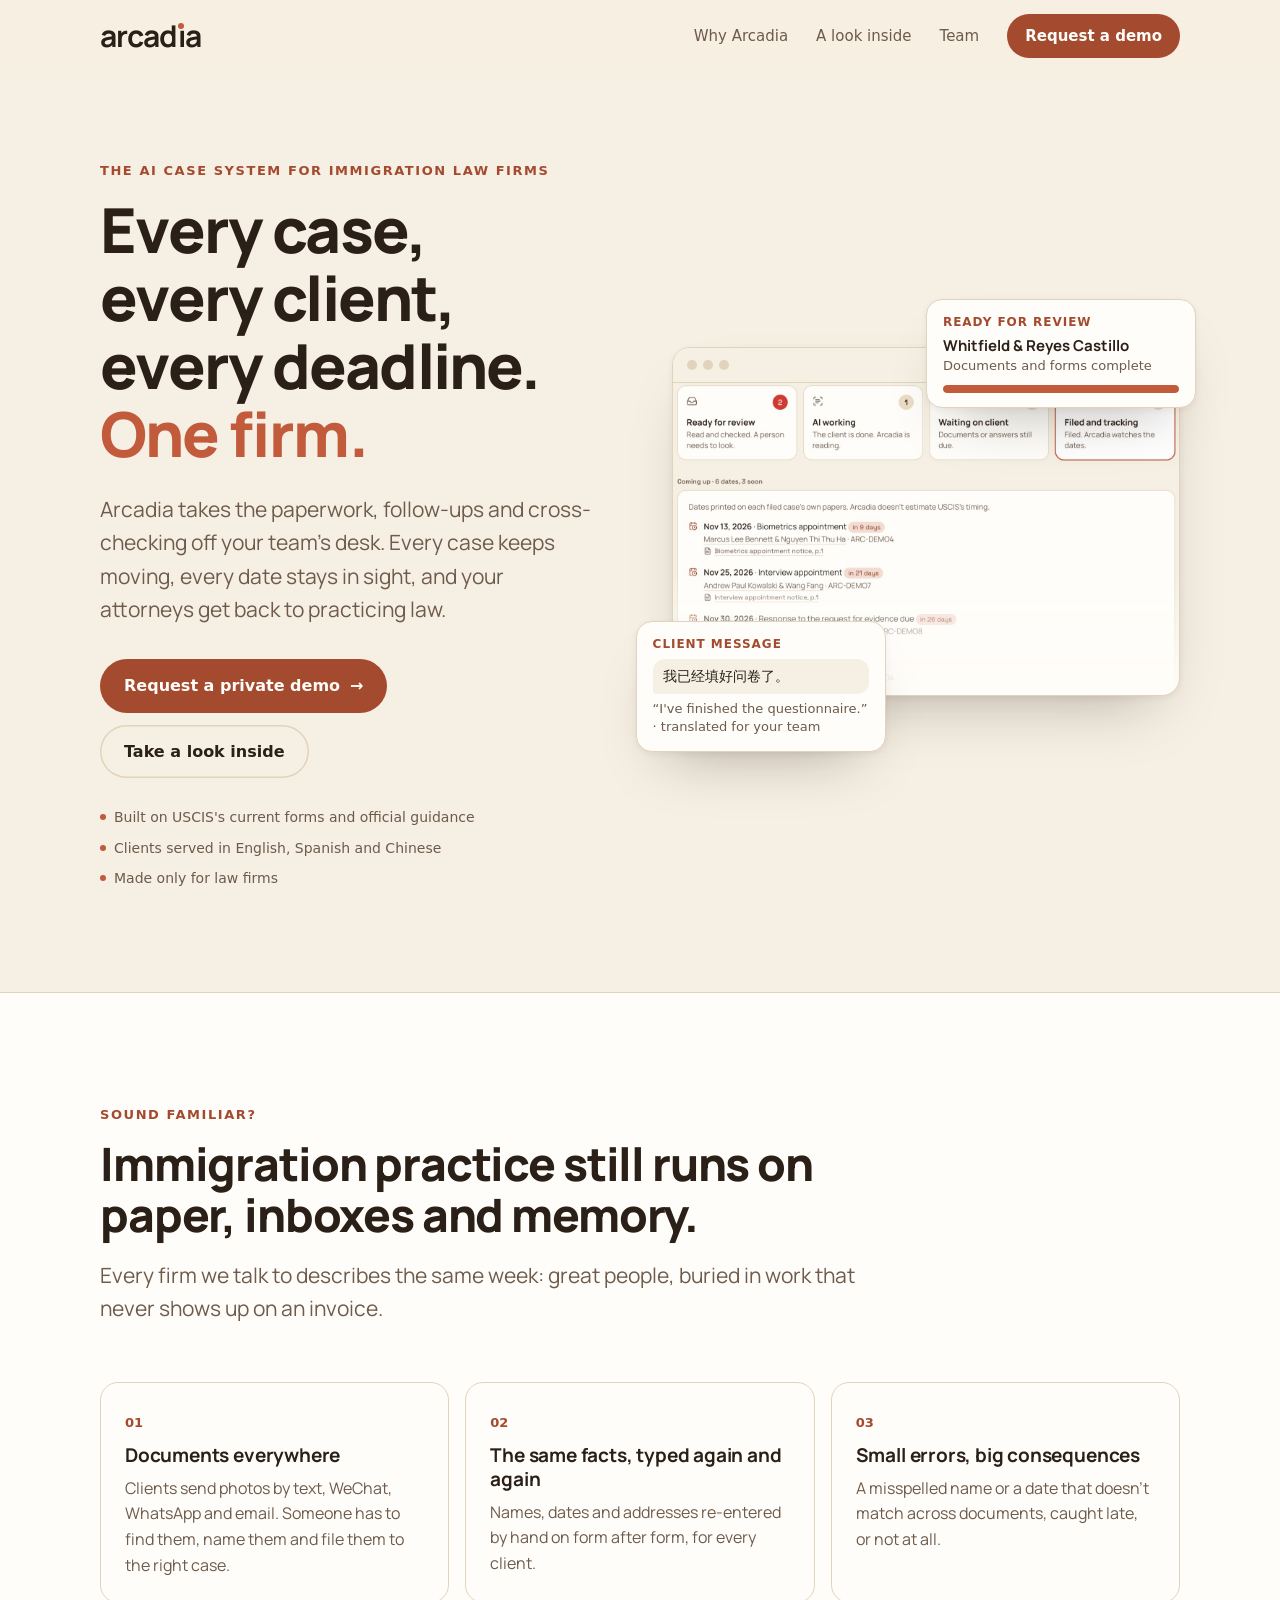
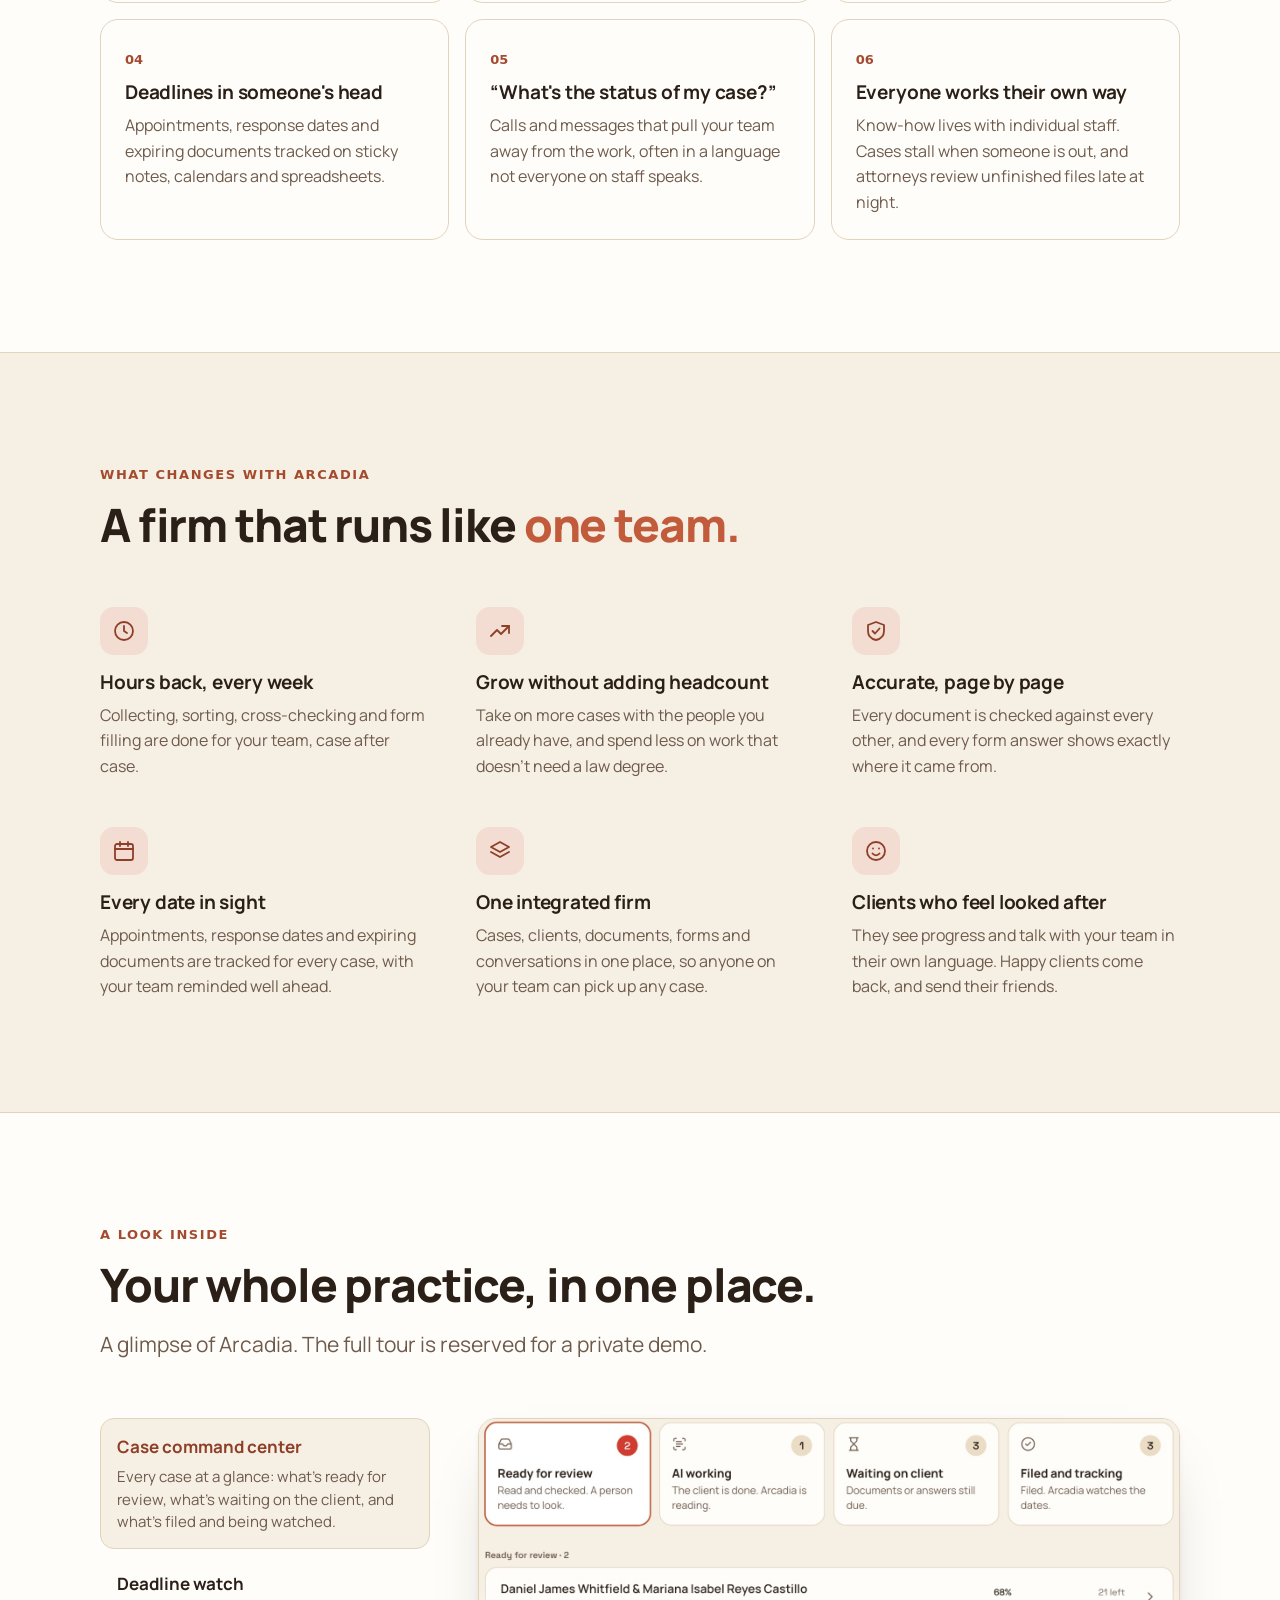
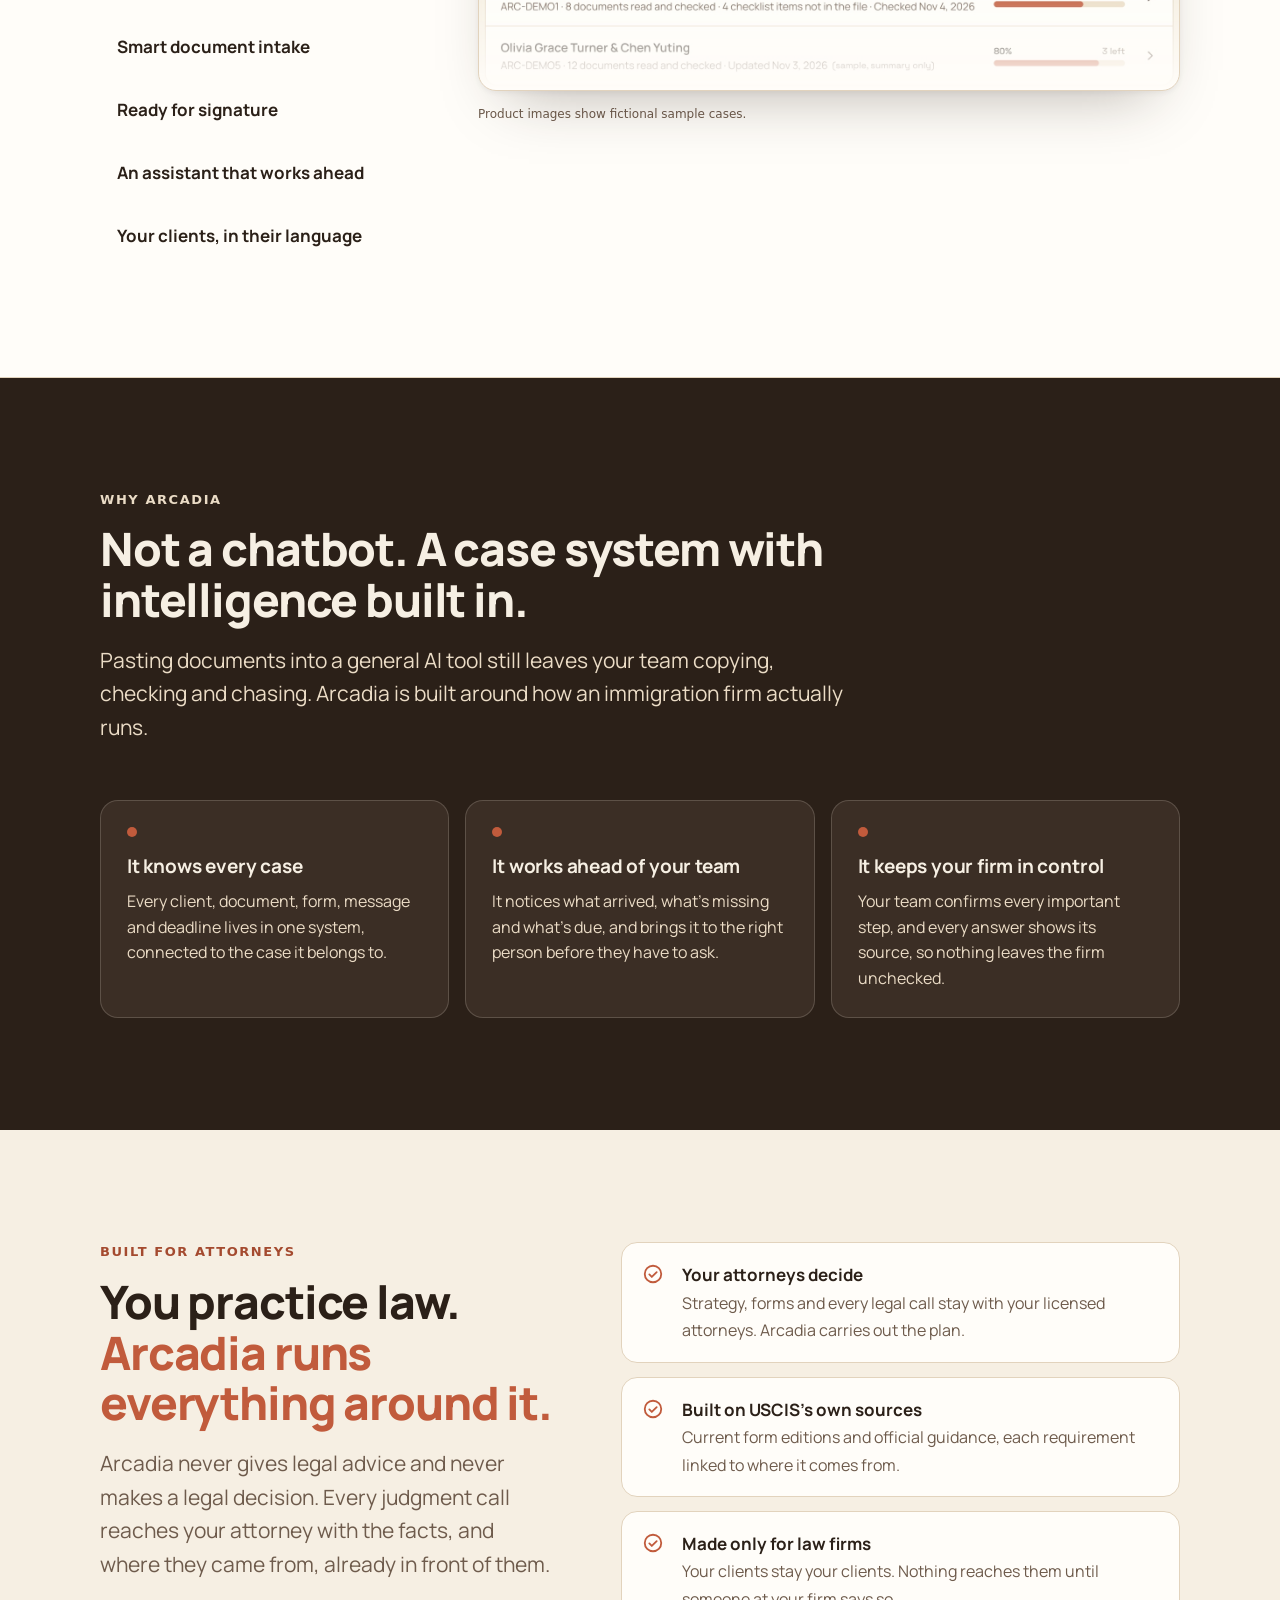
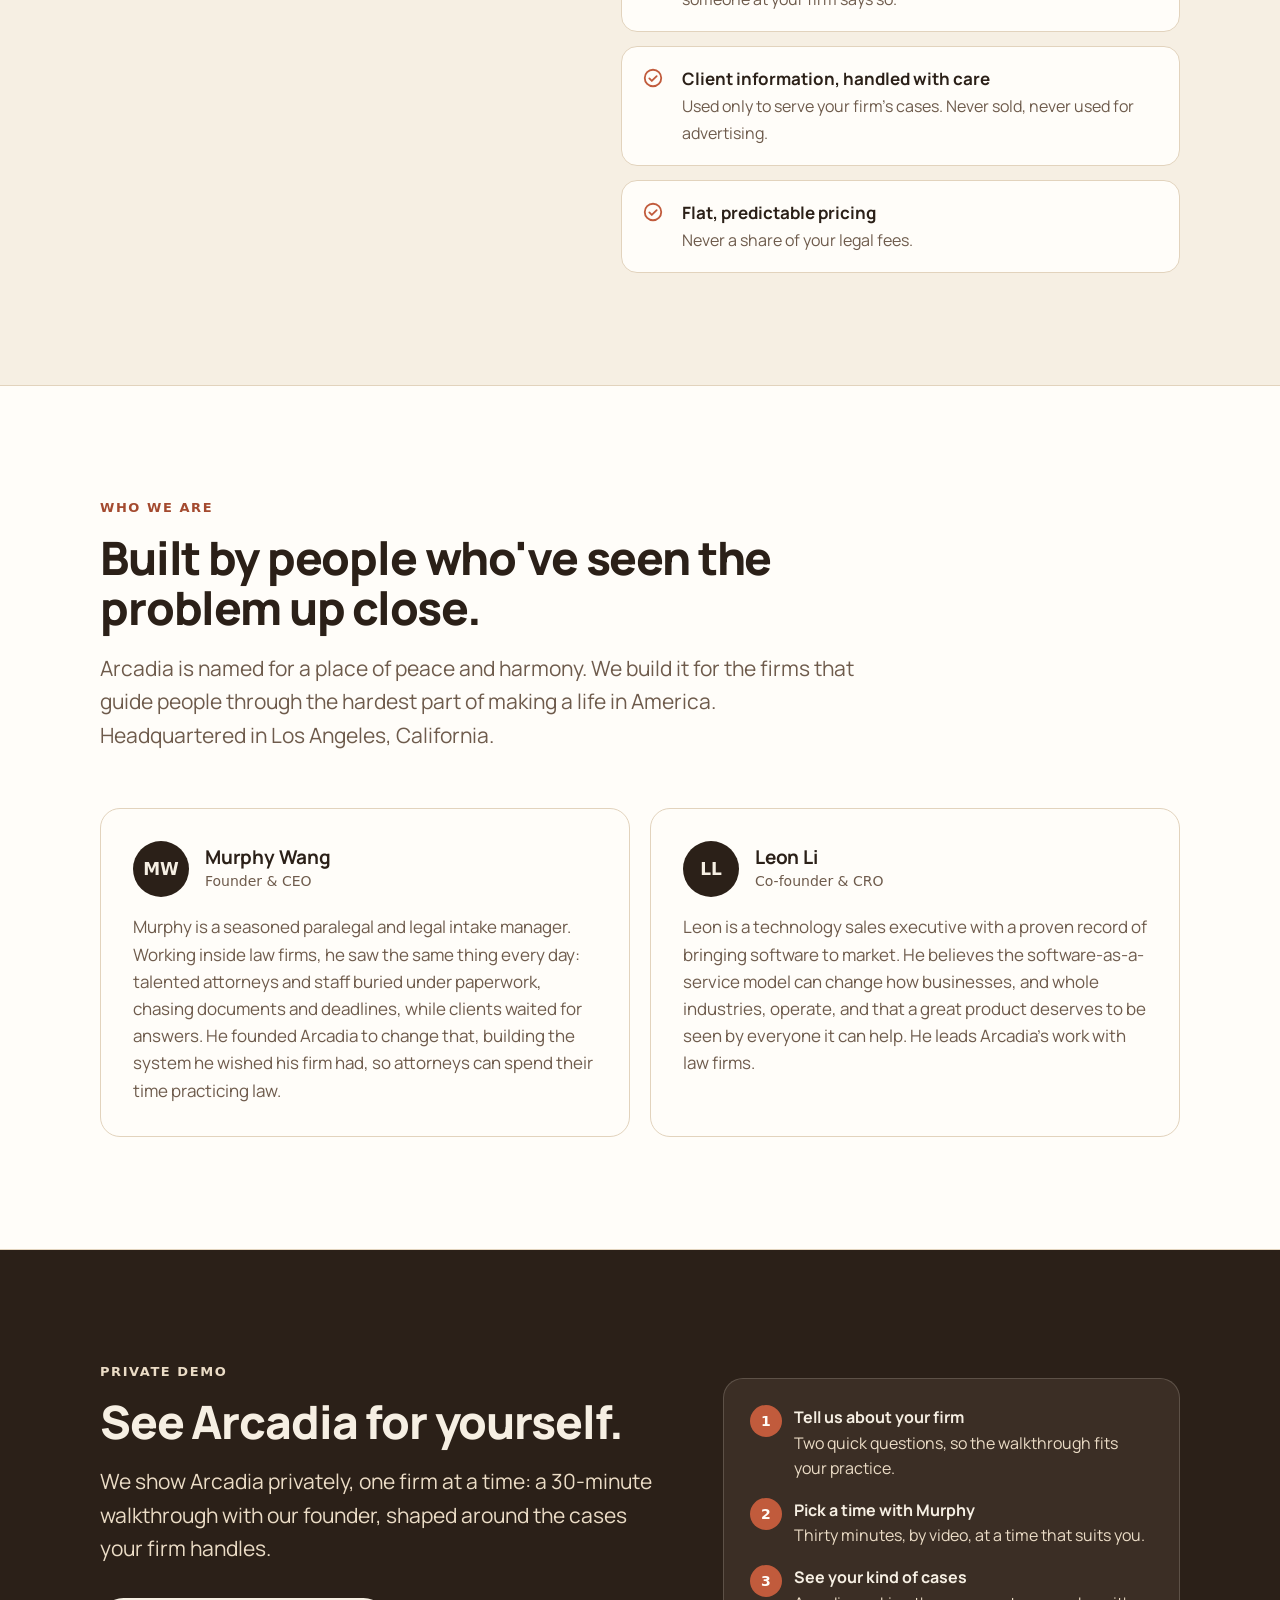
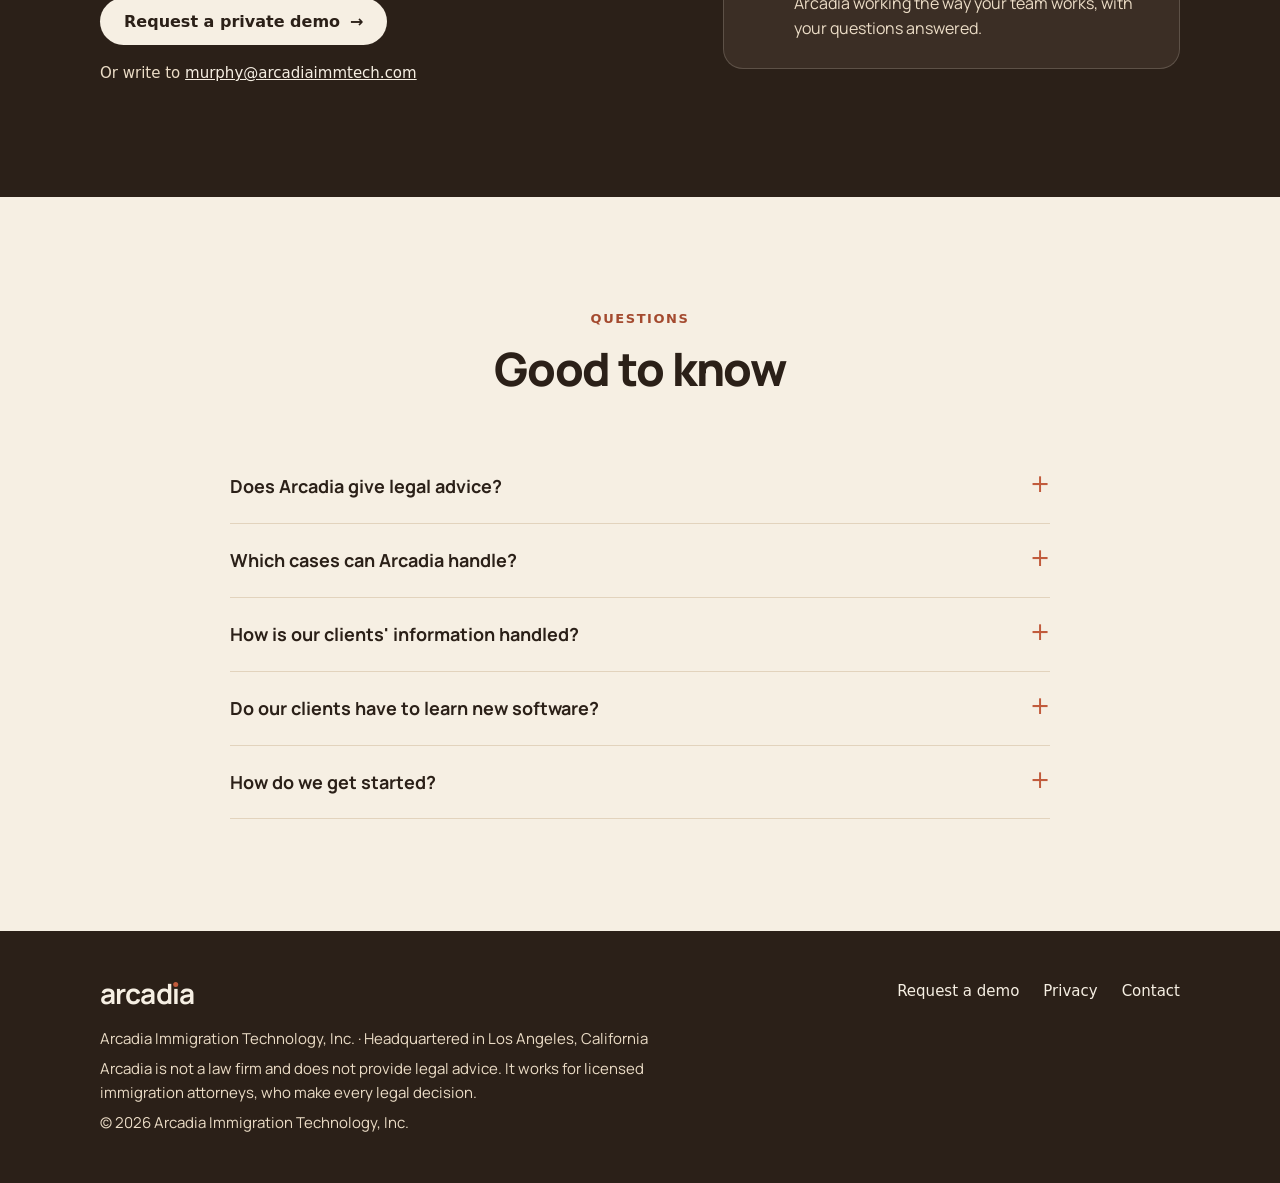
==== index.html @ 4c73ad64 "Rewrite the website: outcomes for law firms, a look inside, private demos - New message: the AI case" ====
<!doctype html>
<html lang="en" class="no-js">
<head>
  <meta charset="utf-8">
  <meta name="viewport" content="width=device-width, initial-scale=1">
  <title>Arcadia · The AI case system for immigration law firms</title>
  <meta name="description" content="Arcadia brings every case, client, document and deadline into one intelligent system, so your immigration firm works as one team and your attorneys get back to practicing law.">
  <meta name="theme-color" content="#f6efe3">
  <meta property="og:title" content="Arcadia · The AI case system for immigration law firms">
  <meta property="og:description" content="Every case, every client, every deadline. One firm.">
  <meta property="og:type" content="website">
  <meta property="og:url" content="https://arcadiaimmtech.com/">
  <meta property="og:image" content="https://arcadiaimmtech.com/assets/og.png">
  <meta name="twitter:card" content="summary_large_image">
  <link rel="icon" type="image/png" href="assets/favicon.png">
  <link rel="apple-touch-icon" href="assets/apple-touch-icon.png">
  <link rel="preload" href="assets/fonts/Manrope-Variable.ttf" as="font" type="font/ttf" crossorigin>
  <link rel="stylesheet" href="assets/styles.css">
  <script>document.documentElement.classList.remove("no-js");</script>
</head>
<body>
  <a class="skip" href="#main">Skip to content</a>

  <header class="site-header" id="top">
    <div class="wrap">
      <a class="wordmark" href="#top" aria-label="arcadia, back to top"><span aria-hidden="true">arcad</span><span class="i" aria-hidden="true">ı</span><span aria-hidden="true">a</span></a>
      <nav class="nav" aria-label="Main">
        <a href="#why">Why Arcadia</a>
        <a href="#inside">A look inside</a>
        <a href="#team">Team</a>
        <a class="btn btn-primary" href="#demo" data-invite>Request a demo</a>
      </nav>
    </div>
  </header>

  <main id="main">
    <!-- Hero -->
    <section class="hero">
      <div class="wrap">
        <div>
          <p class="eyebrow">The AI case system for immigration law firms</p>
          <h1>Every case, every client, every deadline. <span class="accent nowrap">One firm.</span></h1>
          <p class="lede">Arcadia takes the paperwork, follow-ups and cross-checking off your team's desk. Every case keeps moving, every date stays in sight, and your attorneys get back to practicing law.</p>
          <div class="hero-actions">
            <a class="btn btn-primary" href="#demo" data-invite>Request a private demo <span class="arrow" aria-hidden="true">→</span></a>
            <a class="btn btn-quiet" href="#inside">Take a look inside</a>
          </div>
          <ul class="trust">
            <li>Built on USCIS's current forms and official guidance</li>
            <li>Clients served in English, Spanish and Chinese</li>
            <li>Made only for law firms</li>
          </ul>
        </div>

        <figure class="glimpse reveal" aria-label="A glimpse of Arcadia, with fictional sample cases">
          <div class="window">
            <div class="window-bar" aria-hidden="true"><span></span><span></span><span></span></div>
            <img class="shot" src="assets/img/hero.jpg" width="1400" height="862" alt="Arcadia's case dashboard: cases grouped by where they stand, and the dates coming up on filed cases, each read from its notice." fetchpriority="high">
          </div>
          <div class="float float-ready" aria-hidden="true">
            <span class="kicker">Ready for review</span>
            <strong>Whitfield &amp; Reyes Castillo</strong>
            <small>Documents and forms complete</small>
            <div class="meter"><i></i></div>
          </div>
          <div class="float float-chat" aria-hidden="true">
            <span class="kicker">Client message</span>
            <div class="bubble" lang="zh-Hans">我已经填好问卷了。</div>
            <small>“I've finished the questionnaire.” · translated for your team</small>
          </div>
        </figure>
      </div>
    </section>

    <!-- The pain -->
    <section class="band" id="why" aria-labelledby="why-title">
      <div class="wrap">
        <div class="section-head reveal">
          <p class="eyebrow">Sound familiar?</p>
          <h2 id="why-title">Immigration practice still runs on paper, inboxes and memory.</h2>
          <p class="lede">Every firm we talk to describes the same week: great people, buried in work that never shows up on an invoice.</p>
        </div>
        <div class="pains">
          <article class="pain reveal">
            <span class="num">01</span>
            <h3>Documents everywhere</h3>
            <p>Clients send photos by text, WeChat, WhatsApp and email. Someone has to find them, name them and file them to the right case.</p>
          </article>
          <article class="pain reveal">
            <span class="num">02</span>
            <h3>The same facts, typed again and again</h3>
            <p>Names, dates and addresses re-entered by hand on form after form, for every client.</p>
          </article>
          <article class="pain reveal">
            <span class="num">03</span>
            <h3>Small errors, big consequences</h3>
            <p>A misspelled name or a date that doesn't match across documents, caught late, or not at all.</p>
          </article>
          <article class="pain reveal">
            <span class="num">04</span>
            <h3>Deadlines in someone's head</h3>
            <p>Appointments, response dates and expiring documents tracked on sticky notes, calendars and spreadsheets.</p>
          </article>
          <article class="pain reveal">
            <span class="num">05</span>
            <h3>“What's the status of my case?”</h3>
            <p>Calls and messages that pull your team away from the work, often in a language not everyone on staff speaks.</p>
          </article>
          <article class="pain reveal">
            <span class="num">06</span>
            <h3>Everyone works their own way</h3>
            <p>Know-how lives with individual staff. Cases stall when someone is out, and attorneys review unfinished files late at night.</p>
          </article>
        </div>
      </div>
    </section>

    <!-- What changes -->
    <section aria-labelledby="change-title">
      <div class="wrap">
        <div class="section-head reveal">
          <p class="eyebrow">What changes with Arcadia</p>
          <h2 id="change-title">A firm that runs like <span class="accent">one team.</span></h2>
        </div>
        <div class="outcomes">
          <div class="outcome reveal">
            <span class="icon" aria-hidden="true"><svg viewBox="0 0 24 24" fill="none" stroke="currentColor" stroke-width="1.8" stroke-linecap="round" stroke-linejoin="round"><circle cx="12" cy="12" r="9"/><path d="M12 7v5l3 2"/></svg></span>
            <h3>Hours back, every week</h3>
            <p>Collecting, sorting, cross-checking and form filling are done for your team, case after case.</p>
          </div>
          <div class="outcome reveal">
            <span class="icon" aria-hidden="true"><svg viewBox="0 0 24 24" fill="none" stroke="currentColor" stroke-width="1.8" stroke-linecap="round" stroke-linejoin="round"><path d="M3 17l6-6 4 4 8-8"/><path d="M14 7h7v7"/></svg></span>
            <h3>Grow without adding headcount</h3>
            <p>Take on more cases with the people you already have, and spend less on work that doesn't need a law degree.</p>
          </div>
          <div class="outcome reveal">
            <span class="icon" aria-hidden="true"><svg viewBox="0 0 24 24" fill="none" stroke="currentColor" stroke-width="1.8" stroke-linecap="round" stroke-linejoin="round"><path d="M12 3l8 3v6c0 5-3.5 8-8 9-4.5-1-8-4-8-9V6z"/><path d="M8.5 12l2.5 2.5 4.5-5"/></svg></span>
            <h3>Accurate, page by page</h3>
            <p>Every document is checked against every other, and every form answer shows exactly where it came from.</p>
          </div>
          <div class="outcome reveal">
            <span class="icon" aria-hidden="true"><svg viewBox="0 0 24 24" fill="none" stroke="currentColor" stroke-width="1.8" stroke-linecap="round" stroke-linejoin="round"><rect x="3" y="5" width="18" height="16" rx="2"/><path d="M3 10h18M8 3v4M16 3v4"/></svg></span>
            <h3>Every date in sight</h3>
            <p>Appointments, response dates and expiring documents are tracked for every case, with your team reminded well ahead.</p>
          </div>
          <div class="outcome reveal">
            <span class="icon" aria-hidden="true"><svg viewBox="0 0 24 24" fill="none" stroke="currentColor" stroke-width="1.8" stroke-linecap="round" stroke-linejoin="round"><path d="M12 3l9 5-9 5-9-5z"/><path d="M3 13l9 5 9-5"/></svg></span>
            <h3>One integrated firm</h3>
            <p>Cases, clients, documents, forms and conversations in one place, so anyone on your team can pick up any case.</p>
          </div>
          <div class="outcome reveal">
            <span class="icon" aria-hidden="true"><svg viewBox="0 0 24 24" fill="none" stroke="currentColor" stroke-width="1.8" stroke-linecap="round" stroke-linejoin="round"><circle cx="12" cy="12" r="9"/><path d="M8.5 14.5c1 1.2 2.1 1.8 3.5 1.8s2.5-.6 3.5-1.8"/><path d="M9 9.5h.01M15 9.5h.01"/></svg></span>
            <h3>Clients who feel looked after</h3>
            <p>They see progress and talk with your team in their own language. Happy clients come back, and send their friends.</p>
          </div>
        </div>
      </div>
    </section>

    <!-- A look inside -->
    <section class="band" id="inside" aria-labelledby="inside-title">
      <div class="wrap">
        <div class="section-head reveal">
          <p class="eyebrow">A look inside</p>
          <h2 id="inside-title">Your whole practice, in one place.</h2>
          <p class="lede">A glimpse of Arcadia. The full tour is reserved for a private demo.</p>
        </div>
        <div class="tour reveal">
          <div class="tabs" role="tablist" aria-label="Arcadia's features">
            <button class="tab" type="button" role="tab" id="tab-command" aria-controls="pane-command" aria-selected="true"><strong>Case command center</strong><span>Every case at a glance: what's ready for review, what's waiting on the client, and what's filed and being watched.</span></button>
            <button class="tab" type="button" role="tab" id="tab-dates" aria-controls="pane-dates" aria-selected="false" tabindex="-1"><strong>Deadline watch</strong><span>Arcadia reads the dates on every notice and document and puts them in front of your team before they matter.</span></button>
            <button class="tab" type="button" role="tab" id="tab-intake" aria-controls="pane-intake" aria-selected="false" tabindex="-1"><strong>Smart document intake</strong><span>Drop in a pile of files from anywhere. Arcadia names them, recognizes whose they are and files each to the right case for your team to confirm.</span></button>
            <button class="tab" type="button" role="tab" id="tab-ready" aria-controls="pane-ready" aria-selected="false" tabindex="-1"><strong>Ready for signature</strong><span>Each case climbs to 100%: documents in, issues resolved, USCIS forms drafted from your client's information. Your attorney reviews a finished packet.</span></button>
            <button class="tab" type="button" role="tab" id="tab-assistant" aria-controls="pane-assistant" aria-selected="false" tabindex="-1"><strong>An assistant that works ahead</strong><span>It flags what needs attention before anyone asks, and answers questions about any case with the page it came from.</span></button>
            <button class="tab" type="button" role="tab" id="tab-clients" aria-controls="pane-clients" aria-selected="false" tabindex="-1"><strong>Your clients, in their language</strong><span>One group chat per case and a simple client view in English, Spanish or Chinese, translated for your team.</span></button>
          </div>
          <div class="panes">
            <div class="pane" role="tabpanel" id="pane-command" aria-labelledby="tab-command">
              <p class="pane-caption">Every case at a glance: what's ready for review, what's waiting on the client, and what's filed and being watched.</p>
              <div class="window"><img class="shot" src="assets/img/command.jpg" width="1600" height="619" alt="The case dashboard, with cases grouped by where they stand." loading="lazy"></div>
            </div>
            <div class="pane" role="tabpanel" id="pane-dates" aria-labelledby="tab-dates" hidden>
              <p class="pane-caption">Arcadia reads the dates on every notice and document and puts them in front of your team before they matter.</p>
              <div class="window"><img class="shot" src="assets/img/deadlines.jpg" width="1600" height="661" alt="Upcoming dates across filed cases, such as appointments and a response due date, each with the notice it came from." loading="lazy"></div>
            </div>
            <div class="pane" role="tabpanel" id="pane-intake" aria-labelledby="tab-intake" hidden>
              <p class="pane-caption">Drop in a pile of files from anywhere. Arcadia names them, recognizes whose they are and files each to the right case for your team to confirm.</p>
              <div class="window"><img class="shot" src="assets/img/intake.jpg" width="1200" height="770" alt="Files dropped into Arcadia, each named and matched to a client's case, waiting for a person to confirm." loading="lazy"></div>
            </div>
            <div class="pane" role="tabpanel" id="pane-ready" aria-labelledby="tab-ready" hidden>
              <p class="pane-caption">Each case climbs to 100%: documents in, issues resolved, USCIS forms drafted from your client's information. Your attorney reviews a finished packet.</p>
              <div class="window"><img class="shot" src="assets/img/ready.jpg" width="830" height="576" alt="A case at 100%, ready for the attorney's review and signature." loading="lazy"></div>
            </div>
            <div class="pane" role="tabpanel" id="pane-assistant" aria-labelledby="tab-assistant" hidden>
              <p class="pane-caption">It flags what needs attention before anyone asks, and answers questions about any case with the page it came from.</p>
              <div class="window"><img class="shot tall" src="assets/img/assistant.jpg" width="713" height="1080" alt="Arcadia's assistant listing upcoming dates across cases and a new case that is set up." loading="lazy"></div>
            </div>
            <div class="pane" role="tabpanel" id="pane-clients" aria-labelledby="tab-clients" hidden>
              <p class="pane-caption">One group chat per case and a simple client view in English, Spanish or Chinese, translated for your team.</p>
              <div class="pane-pair">
                <div class="window"><img class="shot" src="assets/img/chat.jpg" width="1200" height="648" alt="A client's message in Spanish with its English translation for the firm." loading="lazy"></div>
                <div class="window"><img class="shot" src="assets/img/client.jpg" width="600" height="1070" alt="The client's view on a phone, in Chinese." loading="lazy"></div>
              </div>
            </div>
            <p class="tour-note">Product images show fictional sample cases.</p>
          </div>
        </div>
      </div>
    </section>

    <!-- Not a chatbot -->
    <section class="on-dark" aria-labelledby="system-title">
      <div class="wrap">
        <div class="section-head reveal">
          <p class="eyebrow">Why Arcadia</p>
          <h2 id="system-title">Not a chatbot. A case system with intelligence built in.</h2>
          <p class="lede">Pasting documents into a general AI tool still leaves your team copying, checking and chasing. Arcadia is built around how an immigration firm actually runs.</p>
        </div>
        <div class="pillars">
          <div class="pillar reveal">
            <span class="dot" aria-hidden="true"></span>
            <h3>It knows every case</h3>
            <p>Every client, document, form, message and deadline lives in one system, connected to the case it belongs to.</p>
          </div>
          <div class="pillar reveal">
            <span class="dot" aria-hidden="true"></span>
            <h3>It works ahead of your team</h3>
            <p>It notices what arrived, what's missing and what's due, and brings it to the right person before they have to ask.</p>
          </div>
          <div class="pillar reveal">
            <span class="dot" aria-hidden="true"></span>
            <h3>It keeps your firm in control</h3>
            <p>Your team confirms every important step, and every answer shows its source, so nothing leaves the firm unchecked.</p>
          </div>
        </div>
      </div>
    </section>

    <!-- For attorneys -->
    <section aria-labelledby="counsel-title">
      <div class="wrap counsel">
        <div class="reveal">
          <p class="eyebrow">Built for attorneys</p>
          <h2 id="counsel-title">You practice law. <span class="accent">Arcadia runs everything around it.</span></h2>
          <p class="lede">Arcadia never gives legal advice and never makes a legal decision. Every judgment call reaches your attorney with the facts, and where they came from, already in front of them.</p>
        </div>
        <ul class="promises">
          <li class="reveal"><svg viewBox="0 0 24 24" fill="none" stroke="currentColor" stroke-width="2" stroke-linecap="round" stroke-linejoin="round" aria-hidden="true"><circle cx="12" cy="12" r="9"/><path d="M8 12.5l2.7 2.7L16 10"/></svg><div><strong>Your attorneys decide</strong><span>Strategy, forms and every legal call stay with your licensed attorneys. Arcadia carries out the plan.</span></div></li>
          <li class="reveal"><svg viewBox="0 0 24 24" fill="none" stroke="currentColor" stroke-width="2" stroke-linecap="round" stroke-linejoin="round" aria-hidden="true"><circle cx="12" cy="12" r="9"/><path d="M8 12.5l2.7 2.7L16 10"/></svg><div><strong>Built on USCIS's own sources</strong><span>Current form editions and official guidance, each requirement linked to where it comes from.</span></div></li>
          <li class="reveal"><svg viewBox="0 0 24 24" fill="none" stroke="currentColor" stroke-width="2" stroke-linecap="round" stroke-linejoin="round" aria-hidden="true"><circle cx="12" cy="12" r="9"/><path d="M8 12.5l2.7 2.7L16 10"/></svg><div><strong>Made only for law firms</strong><span>Your clients stay your clients. Nothing reaches them until someone at your firm says so.</span></div></li>
          <li class="reveal"><svg viewBox="0 0 24 24" fill="none" stroke="currentColor" stroke-width="2" stroke-linecap="round" stroke-linejoin="round" aria-hidden="true"><circle cx="12" cy="12" r="9"/><path d="M8 12.5l2.7 2.7L16 10"/></svg><div><strong>Client information, handled with care</strong><span>Used only to serve your firm's cases. Never sold, never used for advertising.</span></div></li>
          <li class="reveal"><svg viewBox="0 0 24 24" fill="none" stroke="currentColor" stroke-width="2" stroke-linecap="round" stroke-linejoin="round" aria-hidden="true"><circle cx="12" cy="12" r="9"/><path d="M8 12.5l2.7 2.7L16 10"/></svg><div><strong>Flat, predictable pricing</strong><span>Never a share of your legal fees.</span></div></li>
        </ul>
      </div>
    </section>

    <!-- Team -->
    <section class="band" id="team" aria-labelledby="team-title">
      <div class="wrap">
        <div class="section-head reveal">
          <p class="eyebrow">Who we are</p>
          <h2 id="team-title">Built by people who've seen the problem up close.</h2>
          <p class="lede">Arcadia is named for a place of peace and harmony. We build it for the firms that guide people through the hardest part of making a life in America. Headquartered in Los Angeles, California.</p>
        </div>
        <div class="team">
          <article class="person reveal">
            <header>
              <div class="avatar" aria-hidden="true">MW</div>
              <div>
                <h3>Murphy Wang</h3>
                <p class="role">Founder &amp; CEO</p>
              </div>
            </header>
            <p>Murphy is a seasoned paralegal and legal intake manager. Working inside law firms, he saw the same thing every day: talented attorneys and staff buried under paperwork, chasing documents and deadlines, while clients waited for answers. He founded Arcadia to change that, building the system he wished his firm had, so attorneys can spend their time practicing law.</p>
          </article>
          <article class="person reveal">
            <header>
              <div class="avatar" aria-hidden="true">LL</div>
              <div>
                <h3>Leon Li</h3>
                <p class="role">Co-founder &amp; CRO</p>
              </div>
            </header>
            <p>Leon is a technology sales executive with a proven record of bringing software to market. He believes the software-as-a-service model can change how businesses, and whole industries, operate, and that a great product deserves to be seen by everyone it can help. He leads Arcadia's work with law firms.</p>
          </article>
        </div>
      </div>
    </section>

    <!-- Private demo -->
    <section class="on-dark" id="demo" aria-labelledby="demo-title">
      <div class="wrap invite">
        <div class="reveal">
          <p class="eyebrow">Private demo</p>
          <h2 id="demo-title">See Arcadia for yourself.</h2>
          <p class="lede">We show Arcadia privately, one firm at a time: a 30-minute walkthrough with our founder, shaped around the cases your firm handles.</p>
          <div class="actions">
            <button class="btn btn-primary" type="button" data-invite>Request a private demo <span class="arrow" aria-hidden="true">→</span></button>
            <span class="email">Or write to <a href="mailto:murphy@arcadiaimmtech.com?subject=Arcadia%20demo">murphy@arcadiaimmtech.com</a></span>
          </div>
        </div>
        <ol class="expect reveal" aria-label="What to expect">
          <li><b>1</b><div><strong>Tell us about your firm</strong>Two quick questions, so the walkthrough fits your practice.</div></li>
          <li><b>2</b><div><strong>Pick a time with Murphy</strong>Thirty minutes, by video, at a time that suits you.</div></li>
          <li><b>3</b><div><strong>See your kind of cases</strong>Arcadia working the way your team works, with your questions answered.</div></li>
        </ol>
      </div>
    </section>

    <!-- FAQ -->
    <section aria-labelledby="faq-title">
      <div class="wrap">
        <div class="section-head center reveal">
          <p class="eyebrow">Questions</p>
          <h2 id="faq-title">Good to know</h2>
        </div>
        <div class="faq reveal">
          <details>
            <summary>Does Arcadia give legal advice?</summary>
            <p>No. Arcadia is not a law firm. It organizes, checks, drafts and tracks for your firm, and brings every judgment call to your attorneys with the facts and their sources. Your attorneys make every legal decision.</p>
          </details>
          <details>
            <summary>Which cases can Arcadia handle?</summary>
            <p>Arcadia is built around USCIS's forms and the case work immigration firms do every day, and it keeps growing with them. In your demo we'll focus on the cases your firm handles most.</p>
          </details>
          <details>
            <summary>How is our clients' information handled?</summary>
            <p>Client information is used only to serve your firm's cases, under a written agreement with your firm. It's never sold and never used for advertising. Please don't send client documents or case details through this website or by email before we've agreed how to share them.</p>
          </details>
          <details>
            <summary>Do our clients have to learn new software?</summary>
            <p>Hardly. Clients see a simple view in English, Spanish or Chinese, with one task at a time and a group chat with your team. They only use it when your firm invites them.</p>
          </details>
          <details>
            <summary>How do we get started?</summary>
            <p>Request a private demo. We'll walk you through Arcadia with your kind of cases and talk about how it fits your team.</p>
          </details>
        </div>
      </div>
    </section>
  </main>

  <footer class="site-footer">
    <div class="wrap">
      <div>
        <span class="wordmark" aria-label="arcadia"><span aria-hidden="true">arcad</span><span class="i" aria-hidden="true">ı</span><span aria-hidden="true">a</span></span>
        <p>Arcadia Immigration Technology, Inc. · Headquartered in Los Angeles, California</p>
        <p>Arcadia is not a law firm and does not provide legal advice. It works for licensed immigration attorneys, who make every legal decision.</p>
        <p>© 2026 Arcadia Immigration Technology, Inc.</p>
      </div>
      <nav aria-label="Footer">
        <a href="#demo" data-invite>Request a demo</a>
        <a href="privacy.html">Privacy</a>
        <a href="mailto:murphy@arcadiaimmtech.com">Contact</a>
      </nav>
    </div>
  </footer>

  <!-- The invitation: two quick questions (nothing is recorded or sent anywhere), then a link to book a time. -->
  <dialog class="invitation" id="invitation" aria-labelledby="invite-title">
    <button class="close" type="button" aria-label="Close" data-close>×</button>
    <div class="inner">
      <div class="step" data-step="1">
        <div class="steps-dots" aria-hidden="true"><i class="on"></i><i></i><i></i></div>
        <p class="eyebrow">Private demo</p>
        <h2 id="invite-title">Private demos are reserved for immigration law firms.</h2>
        <p>Are you an attorney or staff member at an immigration law firm?</p>
        <div class="choices">
          <button class="choice" type="button" data-next="2">Yes, I'm with a law firm</button>
          <button class="choice" type="button" data-next="no">No, I need help with my own case</button>
        </div>
      </div>
      <div class="step" data-step="no" hidden>
        <p class="eyebrow">Private demo</p>
        <h2>Arcadia works only with law firms.</h2>
        <p>For help with your own immigration case, please contact a licensed immigration attorney.</p>
        <button class="btn btn-quiet" type="button" data-close>Close</button>
      </div>
      <div class="step" data-step="2" hidden>
        <div class="steps-dots" aria-hidden="true"><i class="on"></i><i class="on"></i><i></i></div>
        <p class="eyebrow">Private demo</p>
        <h2>How many attorneys are at your firm?</h2>
        <p>So we can shape the walkthrough around a practice like yours.</p>
        <div class="choices grid">
          <button class="choice" type="button" data-next="3">Just me</button>
          <button class="choice" type="button" data-next="3">2 to 5</button>
          <button class="choice" type="button" data-next="3">6 to 20</button>
          <button class="choice" type="button" data-next="3">More than 20</button>
        </div>
      </div>
      <div class="step" data-step="3" hidden>
        <div class="steps-dots" aria-hidden="true"><i class="on"></i><i class="on"></i><i class="on"></i></div>
        <p class="eyebrow">You're invited</p>
        <h2>Choose a time with Murphy.</h2>
        <p>A private, 30-minute walkthrough of Arcadia with our founder, Murphy Wang, by video. Bring your questions and your toughest cases.</p>
        <a class="btn btn-primary" href="https://calendar.google.com/calendar/appointments/schedules/AcZssZ2ufx_Mcp6Tf9E_w0pfxBvDgCu7fQFyLEXp-ZLnNh71_r31DP5h7YwU3htG97hh9v7K9YOukeSQ?gv=true" target="_blank" rel="noopener">Choose a time <span class="arrow" aria-hidden="true">→</span></a>
        <p class="fine">Opens Google Calendar's booking page in a new tab. Your answers here aren't recorded. Prefer email? <a href="mailto:murphy@arcadiaimmtech.com?subject=Arcadia%20demo">murphy@arcadiaimmtech.com</a></p>
      </div>
    </div>
  </dialog>

  <script src="assets/site.js" defer></script>
</body>
</html>
---- assets/styles.css ----
/* Arcadia website. Brand colors and fonts from the Brand Identity Packet, the logo as Murphy finalized it (2026-11). */

@font-face {
  font-family: "Manrope";
  src: url("fonts/Manrope-Variable.ttf") format("truetype");
  font-weight: 200 800;
  font-display: swap;
}

@font-face {
  font-family: "Space Grotesk";
  src: url("fonts/SpaceGrotesk-Variable.ttf") format("truetype");
  font-weight: 300 700;
  font-display: swap;
}

:root {
  --espresso: #2b2018;
  --espresso-soft: #3b2e25;
  --terracotta: #c15b3c; /* the dot, icons, large marks */
  --terracotta-strong: #a44a2f; /* behind small text, for contrast */
  --terracotta-deep: #8e3f27;
  --terracotta-soft: #f3dcd2;
  --sand: #ebdcc6;
  --ivory: #f6efe3;
  --paper: #fffdf9;
  --line: #e2d3bd;
  --muted: #6e5b4c;
  --steel: #3d5a73;
  --steel-soft: #dde6ed;

  --display: "Manrope", ui-sans-serif, system-ui, sans-serif;
  --ui: "Space Grotesk", ui-sans-serif, system-ui, sans-serif;
  --wrap: 1160px;
  --gutter: clamp(16px, 4vw, 40px);
  --shadow: 0 30px 60px -30px rgba(43, 32, 24, 0.35), 0 2px 6px rgba(43, 32, 24, 0.06);
}

*,
*::before,
*::after {
  box-sizing: border-box;
}

html {
  color-scheme: light;
  scroll-behavior: smooth;
  scroll-padding-top: 80px;
  -webkit-text-size-adjust: 100%;
}

body {
  margin: 0;
  background: var(--ivory);
  color: var(--espresso);
  font-family: var(--display);
  font-size: 17px;
  line-height: 1.6;
  -webkit-font-smoothing: antialiased;
  overflow-x: hidden;
}

img {
  max-width: 100%;
  height: auto;
  display: block;
}

a {
  color: inherit;
}

:focus-visible {
  outline: 3px solid var(--terracotta);
  outline-offset: 3px;
  border-radius: 4px;
}

.wrap {
  max-width: var(--wrap);
  margin: 0 auto;
  padding: 0 var(--gutter);
}

.skip {
  position: absolute;
  left: -9999px;
}

.skip:focus {
  left: 16px;
  top: 16px;
  z-index: 20;
  background: var(--paper);
  padding: 8px 12px;
}

/* The logo: lowercase "arcadia" in Manrope Bold, the i's dot a terracotta circle set close above the stem. Measured
   against Murphy's logo file to within a pixel. */
.wordmark {
  display: inline-flex;
  font-family: var(--display);
  font-weight: 700;
  letter-spacing: -0.03em;
  line-height: 1;
  text-decoration: none;
  color: var(--espresso);
}

.wordmark .i {
  position: relative;
}

.wordmark .i::after {
  content: "";
  position: absolute;
  left: calc(50% + 0.012em);
  top: 0.081em;
  width: 0.2em;
  height: 0.2em;
  transform: translateX(-50%);
  border-radius: 50%;
  background: var(--terracotta);
}

.on-dark .wordmark {
  color: var(--ivory);
}

/* Type */
.eyebrow {
  font-family: var(--ui);
  font-size: 13px;
  font-weight: 600;
  letter-spacing: 0.12em;
  text-transform: uppercase;
  color: var(--terracotta-strong);
  margin: 0 0 14px;
}

.on-dark .eyebrow {
  color: var(--sand);
}

h1,
h2,
h3 {
  font-family: var(--display);
  letter-spacing: -0.025em;
  line-height: 1.1;
  margin: 0;
}

h1 {
  font-size: clamp(40px, 5.6vw, 62px);
  font-weight: 800;
}

h2 {
  font-size: clamp(30px, 4.2vw, 46px);
  font-weight: 800;
}

h3 {
  font-size: 19px;
  font-weight: 700;
  letter-spacing: -0.01em;
  line-height: 1.25;
}

.accent {
  color: var(--terracotta);
}

.nowrap {
  white-space: nowrap;
}

.lede {
  font-size: clamp(18px, 2.1vw, 21px);
  color: var(--muted);
  max-width: 36em;
  margin: 18px 0 0;
}

.on-dark .lede {
  color: var(--sand);
}

/* Buttons */
.btn {
  display: inline-flex;
  align-items: center;
  justify-content: center;
  gap: 10px;
  font-family: var(--ui);
  font-weight: 600;
  font-size: 16px;
  text-decoration: none;
  padding: 14px 24px;
  border: 0;
  border-radius: 999px;
  cursor: pointer;
  transition: background 0.15s ease, color 0.15s ease, transform 0.15s ease;
}

.btn:hover {
  transform: translateY(-1px);
}

.btn-primary {
  background: var(--terracotta-strong);
  color: var(--paper);
}

.btn-primary:hover {
  background: var(--terracotta-deep);
}

.btn-quiet {
  background: transparent;
  color: var(--espresso);
  box-shadow: inset 0 0 0 1.5px var(--line);
}

.btn-quiet:hover {
  background: var(--paper);
}

.on-dark .btn-primary {
  background: var(--ivory);
  color: var(--espresso);
}

.on-dark .btn-primary:hover {
  background: var(--sand);
}

.btn .arrow {
  transition: transform 0.15s ease;
}

.btn:hover .arrow {
  transform: translateX(3px);
}

/* Header */
.site-header {
  position: sticky;
  top: 0;
  z-index: 10;
  background: rgba(246, 239, 227, 0.9);
  backdrop-filter: saturate(1.4) blur(10px);
  -webkit-backdrop-filter: saturate(1.4) blur(10px);
  border-bottom: 1px solid transparent;
  transition: border-color 0.2s ease;
}

.site-header.scrolled {
  border-bottom-color: var(--line);
}

.site-header .wrap {
  display: flex;
  align-items: center;
  justify-content: space-between;
  height: 72px;
  gap: 16px;
}

.site-header .wordmark {
  font-size: 30px;
}

.nav {
  display: flex;
  align-items: center;
  gap: 28px;
  font-family: var(--ui);
  font-size: 15px;
  font-weight: 500;
}

.nav a:not(.btn) {
  text-decoration: none;
  color: var(--muted);
}

.nav a:not(.btn):hover {
  color: var(--espresso);
}

.nav .btn {
  padding: 10px 18px;
  font-size: 15px;
}

@media (max-width: 820px) {
  .nav a:not(.btn) {
    display: none;
  }
}

section {
  padding: clamp(64px, 9vw, 112px) 0;
}

.section-head {
  max-width: 760px;
  margin-bottom: clamp(32px, 5vw, 56px);
}

.section-head.center {
  margin-left: auto;
  margin-right: auto;
  text-align: center;
}

.section-head.center .lede {
  margin-left: auto;
  margin-right: auto;
}

.band {
  background: var(--paper);
  border-top: 1px solid var(--line);
  border-bottom: 1px solid var(--line);
}

.on-dark {
  background: var(--espresso);
  color: var(--ivory);
}

/* Hero */
.hero {
  padding: clamp(48px, 7vw, 88px) 0 clamp(56px, 8vw, 104px);
  overflow: hidden;
}

.hero .wrap {
  display: grid;
  grid-template-columns: 1fr 1.05fr;
  gap: clamp(32px, 5vw, 64px);
  align-items: center;
}

.hero .lede {
  margin: 24px 0 32px;
}

.hero-actions {
  display: flex;
  flex-wrap: wrap;
  gap: 12px;
}

.trust {
  display: flex;
  flex-wrap: wrap;
  gap: 8px 20px;
  margin: 28px 0 0;
  padding: 0;
  list-style: none;
  font-family: var(--ui);
  font-size: 14px;
  color: var(--muted);
}

.trust li {
  display: flex;
  align-items: center;
  gap: 8px;
}

.trust li::before {
  content: "";
  width: 6px;
  height: 6px;
  border-radius: 50%;
  background: var(--terracotta);
}

@media (max-width: 960px) {
  .hero .wrap {
    grid-template-columns: 1fr;
  }
}

/* The hero's glimpse of the product: a screen in a window frame, with cards floating over it (fictional data). */
.glimpse {
  position: relative;
  margin: 0;
  padding: 48px 0 56px 12px;
}

.window {
  position: relative;
  background: var(--paper);
  border: 1px solid var(--line);
  border-radius: 18px;
  box-shadow: var(--shadow);
  overflow: hidden;
}

.window-bar {
  display: flex;
  gap: 6px;
  padding: 12px 14px;
  border-bottom: 1px solid var(--line);
  background: var(--ivory);
}

.window-bar span {
  width: 10px;
  height: 10px;
  border-radius: 50%;
  background: var(--line);
}

.window img {
  width: 100%;
}

/* Product images fade at their edges: a glimpse, not a blueprint. */
.window .shot {
  -webkit-mask-image: linear-gradient(to bottom, #000 62%, transparent 100%);
  mask-image: linear-gradient(to bottom, #000 62%, transparent 100%);
}

.float {
  position: absolute;
  background: var(--paper);
  border: 1px solid var(--line);
  border-radius: 16px;
  box-shadow: var(--shadow);
  padding: 14px 16px;
  font-family: var(--ui);
  font-size: 14px;
  line-height: 1.4;
  width: min(270px, 62%);
}

.float strong {
  display: block;
  font-family: var(--display);
  font-size: 15px;
  color: var(--espresso);
}

.float small {
  color: var(--muted);
  font-size: 13px;
}

.float-ready {
  top: 0;
  right: -16px;
}

.float-chat {
  bottom: 0;
  left: -24px;
  width: min(250px, 56%);
}

.float .kicker {
  display: flex;
  align-items: center;
  gap: 8px;
  font-size: 12px;
  font-weight: 600;
  letter-spacing: 0.08em;
  text-transform: uppercase;
  color: var(--terracotta-strong);
  margin-bottom: 4px;
}

.meter {
  height: 8px;
  border-radius: 999px;
  background: var(--sand);
  margin-top: 10px;
  overflow: hidden;
}

.meter i {
  display: block;
  height: 100%;
  width: 100%;
  border-radius: inherit;
  background: var(--terracotta);
  transform-origin: left;
  animation: fill 2.4s 0.6s cubic-bezier(0.2, 0.8, 0.2, 1) both;
}

@keyframes fill {
  from {
    transform: scaleX(0.68);
  }
  to {
    transform: scaleX(1);
  }
}

.bubble {
  background: var(--ivory);
  border-radius: 12px 12px 12px 4px;
  padding: 8px 10px;
  margin-top: 6px;
  color: var(--espresso);
}

.bubble + small {
  display: block;
  margin-top: 6px;
}

.glimpse-note {
  margin: 14px 0 0;
  font-family: var(--ui);
  font-size: 12px;
  color: var(--muted);
}

@media (max-width: 960px) {
  .glimpse {
    padding: 24px 0 36px;
  }

  .float-ready {
    right: 0;
  }

  .float-chat {
    left: 0;
  }
}

@media (max-width: 600px) {
  .float-chat {
    display: none;
  }
}

/* Pains */
.pains {
  display: grid;
  grid-template-columns: repeat(3, 1fr);
  gap: 16px;
}

.pain {
  background: var(--paper);
  border: 1px solid var(--line);
  border-radius: 18px;
  padding: 24px;
  transition: transform 0.2s ease, box-shadow 0.2s ease;
}

.pain:hover {
  transform: translateY(-3px);
  box-shadow: var(--shadow);
}

.pain .num {
  font-family: var(--ui);
  font-size: 13px;
  font-weight: 600;
  color: var(--terracotta-strong);
}

.pain h3 {
  margin: 10px 0 8px;
}

.pain p {
  margin: 0;
  color: var(--muted);
  font-size: 16px;
}

@media (max-width: 900px) {
  .pains {
    grid-template-columns: 1fr 1fr;
  }
}

@media (max-width: 600px) {
  .pains {
    grid-template-columns: 1fr;
  }
}

/* Outcomes */
.outcomes {
  display: grid;
  grid-template-columns: repeat(3, 1fr);
  gap: clamp(28px, 4vw, 48px) clamp(24px, 4vw, 48px);
}

.outcome .icon {
  display: grid;
  place-items: center;
  width: 48px;
  height: 48px;
  border-radius: 14px;
  background: var(--terracotta-soft);
  color: var(--terracotta-deep);
  margin-bottom: 16px;
}

.outcome .icon svg {
  width: 24px;
  height: 24px;
}

.outcome p {
  margin: 8px 0 0;
  color: var(--muted);
  font-size: 16px;
}

@media (max-width: 900px) {
  .outcomes {
    grid-template-columns: 1fr 1fr;
  }
}

@media (max-width: 600px) {
  .outcomes {
    grid-template-columns: 1fr;
  }
}

/* A look inside: tabs, each with a sentence and a faded product image. */
.tour {
  display: grid;
  grid-template-columns: 330px 1fr;
  gap: clamp(24px, 4vw, 48px);
  align-items: start;
}

.tabs {
  display: flex;
  flex-direction: column;
  gap: 6px;
}

.tab {
  display: block;
  width: 100%;
  text-align: left;
  font: inherit;
  color: inherit;
  background: transparent;
  border: 1px solid transparent;
  border-radius: 14px;
  padding: 14px 16px;
  cursor: pointer;
  transition: background 0.15s ease, border-color 0.15s ease;
}

.tab strong {
  display: block;
  font-family: var(--display);
  font-size: 17px;
}

.tab span {
  display: none;
  margin-top: 6px;
  font-size: 15px;
  color: var(--muted);
  line-height: 1.5;
}

.tab:hover {
  background: var(--ivory);
}

.tab[aria-selected="true"] {
  background: var(--ivory);
  border-color: var(--line);
}

.tab[aria-selected="true"] strong {
  color: var(--terracotta-deep);
}

.tab[aria-selected="true"] span {
  display: block;
}

.panes {
  position: relative;
}

/* On phones the tabs are a row, so each picture gets its sentence above it instead. */
.pane-caption {
  display: none;
  margin: 0 0 14px;
  color: var(--muted);
}

.pane[hidden] {
  display: none;
}

.pane .window {
  animation: rise 0.45s ease both;
}

.pane .shot.tall {
  max-height: 520px;
  width: auto;
  margin: 0 auto;
}

.pane-pair {
  display: grid;
  grid-template-columns: 1.4fr 1fr;
  gap: 16px;
  align-items: start;
}

.tour-note {
  margin: 14px 0 0;
  font-family: var(--ui);
  font-size: 12px;
  color: var(--muted);
}

@keyframes rise {
  from {
    opacity: 0;
    transform: translateY(10px);
  }
  to {
    opacity: 1;
    transform: none;
  }
}

@media (max-width: 900px) {
  .tour {
    grid-template-columns: 1fr;
  }

  .tabs {
    flex-direction: row;
    overflow-x: auto;
    gap: 8px;
    padding-bottom: 4px;
    scrollbar-width: none;
  }

  .tab {
    flex: 0 0 auto;
    width: auto;
    padding: 10px 14px;
    border-color: var(--line);
  }

  .tab span,
  .tab[aria-selected="true"] span {
    display: none;
  }

  .pane-caption {
    display: block;
  }
}


/* Why a case system, not a chatbot */
.pillars {
  display: grid;
  grid-template-columns: repeat(3, 1fr);
  gap: 16px;
}

.pillar {
  border: 1px solid rgba(246, 239, 227, 0.18);
  border-radius: 18px;
  padding: 26px;
  background: var(--espresso-soft);
}

.pillar h3 {
  color: var(--ivory);
}

.pillar p {
  margin: 10px 0 0;
  color: var(--sand);
  font-size: 16px;
}

.pillar .dot {
  display: block;
  width: 10px;
  height: 10px;
  border-radius: 50%;
  background: var(--terracotta);
  margin-bottom: 18px;
}

@media (max-width: 900px) {
  .pillars {
    grid-template-columns: 1fr;
  }
}

/* For attorneys */
.counsel {
  display: grid;
  grid-template-columns: 0.9fr 1.1fr;
  gap: clamp(32px, 5vw, 72px);
  align-items: start;
}

.promises {
  display: grid;
  gap: 14px;
  margin: 0;
  padding: 0;
  list-style: none;
}

.promises li {
  display: grid;
  grid-template-columns: 28px 1fr;
  gap: 12px;
  background: var(--paper);
  border: 1px solid var(--line);
  border-radius: 16px;
  padding: 18px 20px;
}

.promises svg {
  width: 22px;
  height: 22px;
  color: var(--terracotta);
  margin-top: 2px;
}

.promises strong {
  display: block;
}

.promises span {
  color: var(--muted);
  font-size: 16px;
}

@media (max-width: 900px) {
  .counsel {
    grid-template-columns: 1fr;
  }
}

/* Team */
.team {
  display: grid;
  grid-template-columns: 1fr 1fr;
  gap: 20px;
}

.person {
  background: var(--paper);
  border: 1px solid var(--line);
  border-radius: 20px;
  padding: clamp(24px, 3vw, 32px);
}

.person header {
  display: flex;
  align-items: center;
  gap: 16px;
  margin-bottom: 16px;
}

.avatar {
  display: grid;
  place-items: center;
  width: 56px;
  height: 56px;
  flex: none;
  border-radius: 50%;
  background: var(--espresso);
  color: var(--ivory);
  font-family: var(--ui);
  font-weight: 600;
}

.role {
  margin: 2px 0 0;
  font-family: var(--ui);
  font-size: 14px;
  color: var(--terracotta-strong);
}

.person p {
  margin: 0;
  color: var(--muted);
}

@media (max-width: 760px) {
  .team {
    grid-template-columns: 1fr;
  }
}

/* Private demo */
.invite {
  display: grid;
  grid-template-columns: 1.1fr 0.9fr;
  gap: clamp(32px, 5vw, 64px);
  align-items: center;
}

.invite .actions {
  display: flex;
  flex-wrap: wrap;
  align-items: center;
  gap: 16px 20px;
  margin-top: 32px;
}

.invite .email {
  font-family: var(--ui);
  font-size: 15px;
  color: var(--sand);
}

.invite .email a {
  color: var(--ivory);
}

.expect {
  margin: 0;
  padding: 26px;
  list-style: none;
  border: 1px solid rgba(246, 239, 227, 0.18);
  border-radius: 20px;
  background: var(--espresso-soft);
  display: grid;
  gap: 16px;
}

.expect li {
  display: grid;
  grid-template-columns: 32px 1fr;
  gap: 12px;
  color: var(--sand);
  font-size: 16px;
}

.expect b {
  display: grid;
  place-items: center;
  width: 32px;
  height: 32px;
  border-radius: 50%;
  background: var(--terracotta);
  color: var(--paper);
  font-family: var(--ui);
  font-size: 14px;
}

.expect strong {
  display: block;
  color: var(--ivory);
}

@media (max-width: 900px) {
  .invite {
    grid-template-columns: 1fr;
  }
}

/* The invitation window: three short steps, nothing recorded, then the calendar. */
dialog.invitation {
  width: min(520px, calc(100vw - 32px));
  border: 0;
  border-radius: 24px;
  padding: 0;
  background: var(--paper);
  color: var(--espresso);
  box-shadow: 0 40px 80px -20px rgba(43, 32, 24, 0.5);
}

dialog.invitation::backdrop {
  background: rgba(43, 32, 24, 0.55);
  backdrop-filter: blur(3px);
}

.invitation .inner {
  padding: clamp(24px, 4vw, 36px);
}

.invitation .close {
  position: absolute;
  top: 14px;
  right: 14px;
  width: 36px;
  height: 36px;
  border-radius: 50%;
  border: 0;
  background: var(--ivory);
  color: var(--espresso);
  font-size: 20px;
  line-height: 1;
  cursor: pointer;
}

.invitation h2 {
  font-size: clamp(24px, 3.4vw, 30px);
  margin-right: 32px;
}

.invitation p {
  color: var(--muted);
  margin: 12px 0 0;
}

.invitation .step[hidden] {
  display: none;
}

.invitation .step {
  animation: rise 0.3s ease both;
}

.choices {
  display: grid;
  gap: 10px;
  margin-top: 22px;
}

.choice {
  font: inherit;
  font-weight: 600;
  text-align: left;
  padding: 14px 18px;
  border-radius: 14px;
  border: 1.5px solid var(--line);
  background: var(--paper);
  color: var(--espresso);
  cursor: pointer;
  transition: border-color 0.15s ease, background 0.15s ease;
}

.choice:hover {
  border-color: var(--terracotta);
  background: var(--ivory);
}

.choices.grid {
  grid-template-columns: 1fr 1fr;
}

.steps-dots {
  display: flex;
  gap: 6px;
  margin-bottom: 18px;
}

.steps-dots i {
  width: 22px;
  height: 4px;
  border-radius: 999px;
  background: var(--line);
}

.steps-dots i.on {
  background: var(--terracotta);
}

.invitation .fine {
  font-family: var(--ui);
  font-size: 13px;
  margin-top: 16px;
}

.invitation .btn {
  margin-top: 24px;
}

/* FAQ */
.faq {
  max-width: 820px;
  margin: 0 auto;
}

.faq details {
  border-bottom: 1px solid var(--line);
}

.faq summary {
  list-style: none;
  cursor: pointer;
  display: flex;
  justify-content: space-between;
  gap: 16px;
  padding: 22px 0;
  font-family: var(--display);
  font-weight: 700;
  font-size: 18px;
}

.faq summary::-webkit-details-marker {
  display: none;
}

.faq summary::after {
  content: "+";
  font-family: var(--ui);
  font-weight: 500;
  font-size: 24px;
  line-height: 1;
  color: var(--terracotta);
  transition: transform 0.2s ease;
}

.faq details[open] summary::after {
  transform: rotate(45deg);
}

.faq details p {
  margin: -6px 0 22px;
  color: var(--muted);
  max-width: 44em;
}

/* Footer */
.site-footer {
  background: var(--espresso);
  color: var(--sand);
  padding: 48px 0;
  font-size: 15px;
}

.site-footer .wrap {
  display: flex;
  flex-wrap: wrap;
  justify-content: space-between;
  gap: 24px;
}

.site-footer .wordmark {
  color: var(--ivory);
  font-size: 28px;
  margin-bottom: 14px;
}

.site-footer p {
  margin: 6px 0 0;
  max-width: 40em;
}

.site-footer nav {
  display: flex;
  gap: 24px;
  font-family: var(--ui);
}

.site-footer nav a {
  color: var(--ivory);
  text-decoration: none;
}

.site-footer nav a:hover {
  text-decoration: underline;
}

/* Things that rise into place as the page scrolls (only when the visitor allows motion). */
.reveal {
  opacity: 0;
  transform: translateY(18px);
  transition: opacity 0.6s ease, transform 0.6s ease;
}

.reveal.in {
  opacity: 1;
  transform: none;
}

.no-js .reveal {
  opacity: 1;
  transform: none;
}

@media (prefers-reduced-motion: reduce) {
  html {
    scroll-behavior: auto;
  }

  *,
  *::before,
  *::after {
    animation: none !important;
    transition: none !important;
  }

  .reveal {
    opacity: 1;
    transform: none;
  }
}

/* Privacy and other text pages */
.doc {
  padding: clamp(48px, 7vw, 88px) 0;
}

.doc .wrap {
  max-width: 760px;
}

.doc h1 {
  font-size: clamp(34px, 5vw, 48px);
}

.doc h2 {
  font-size: 22px;
  margin: 36px 0 8px;
}

.doc p {
  color: var(--muted);
}

.doc .updated {
  font-family: var(--ui);
  font-size: 14px;
}
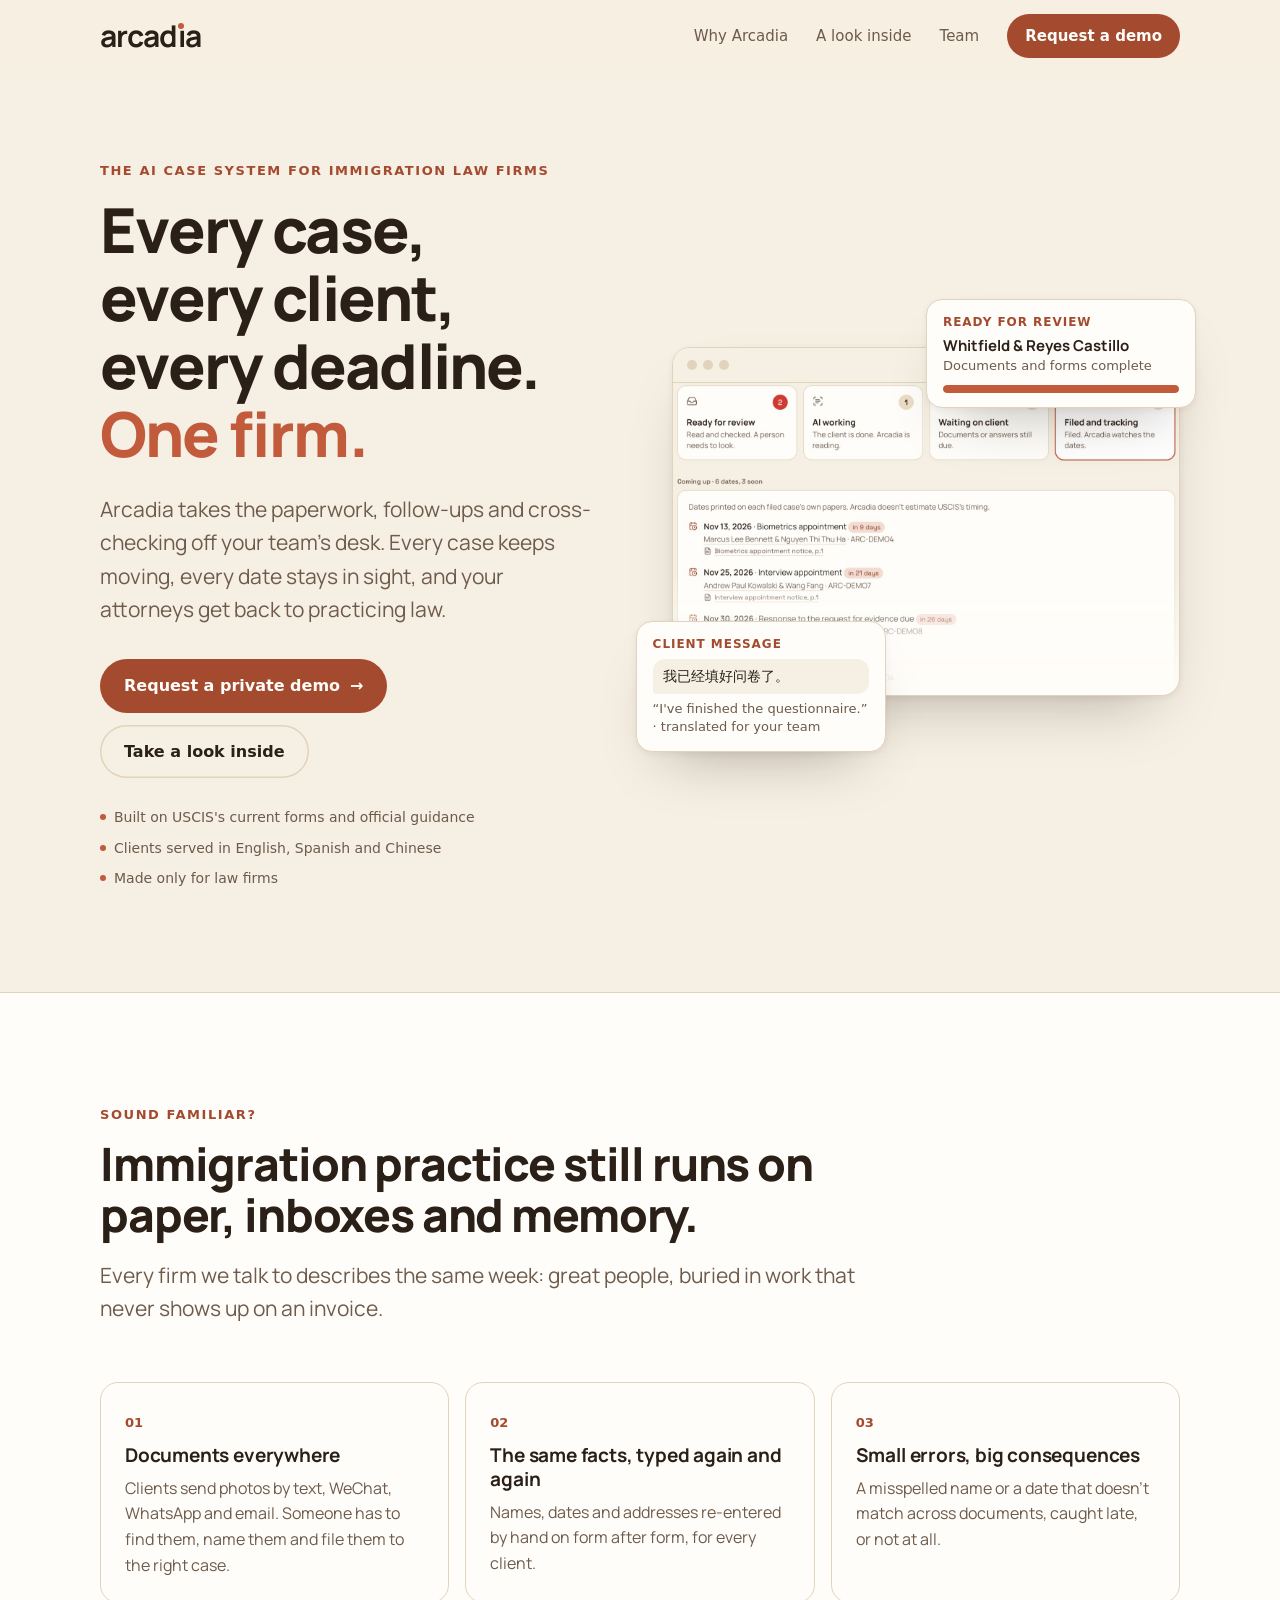
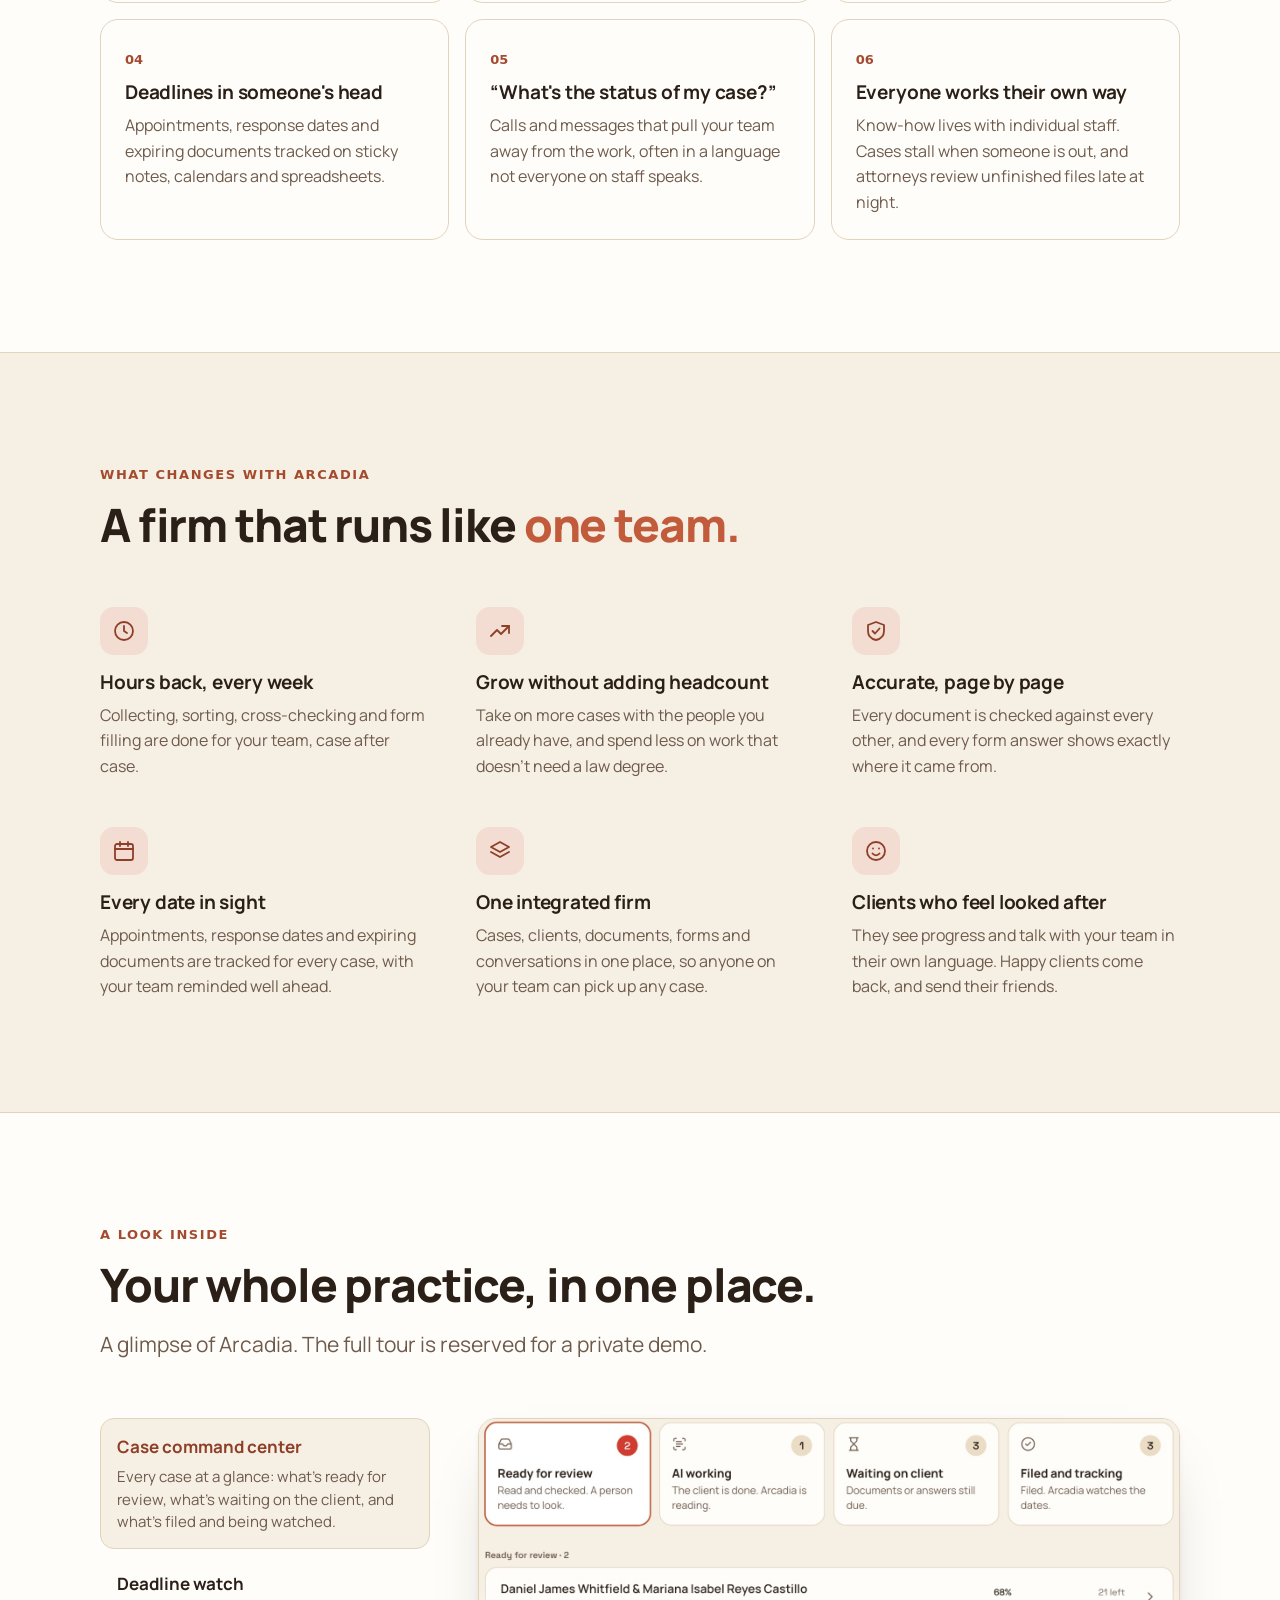
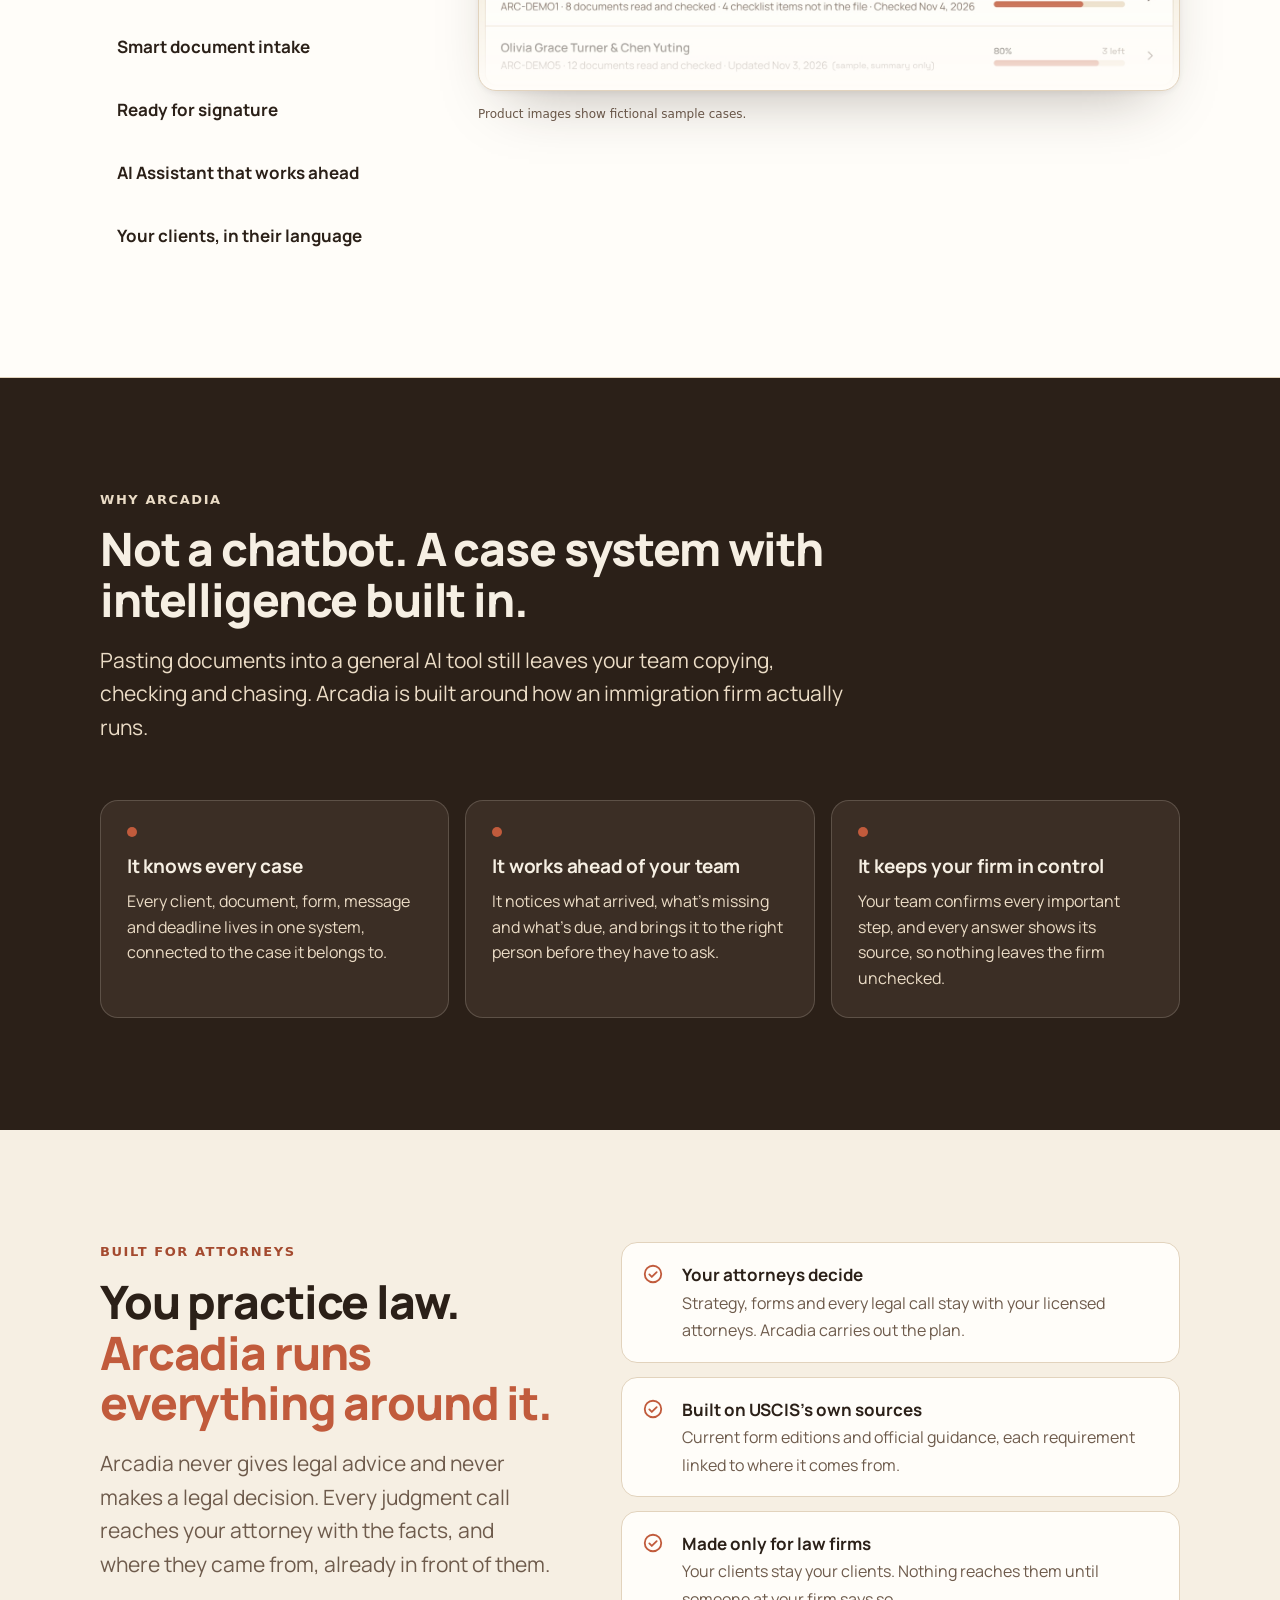
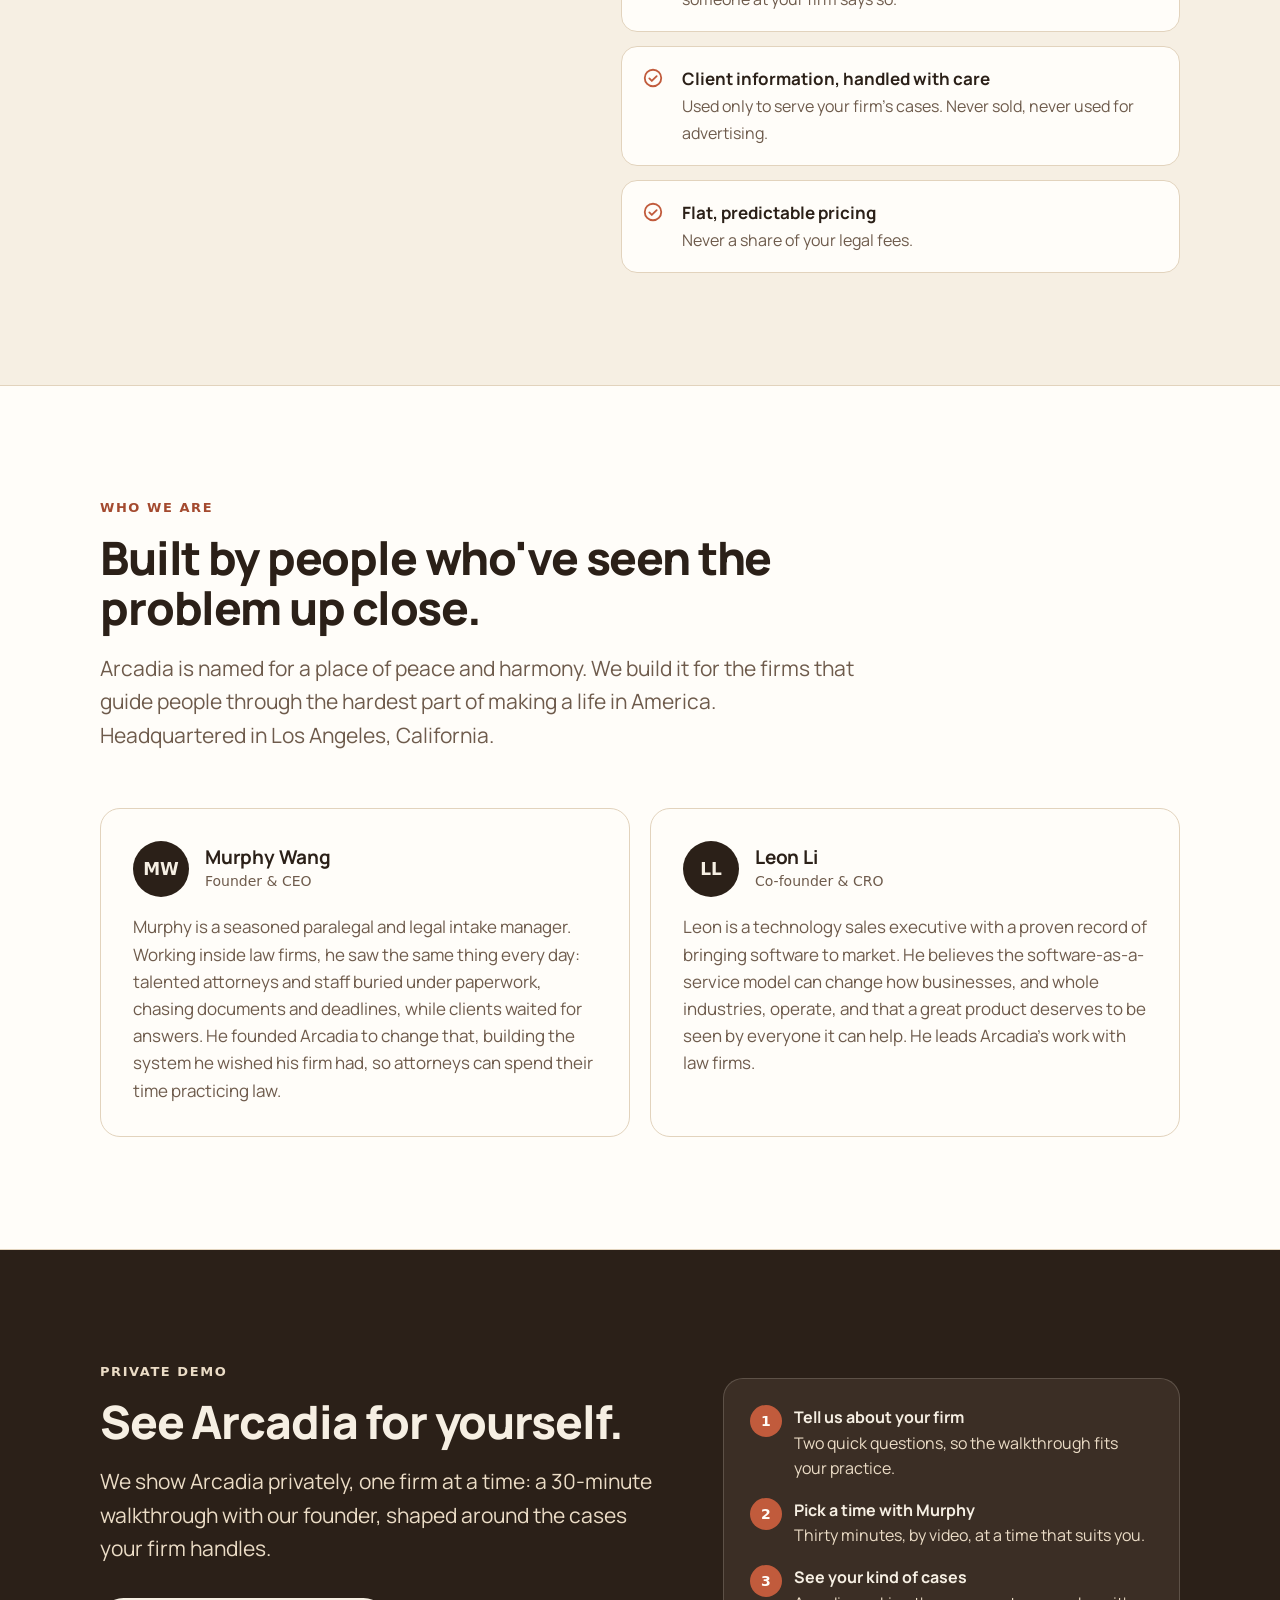
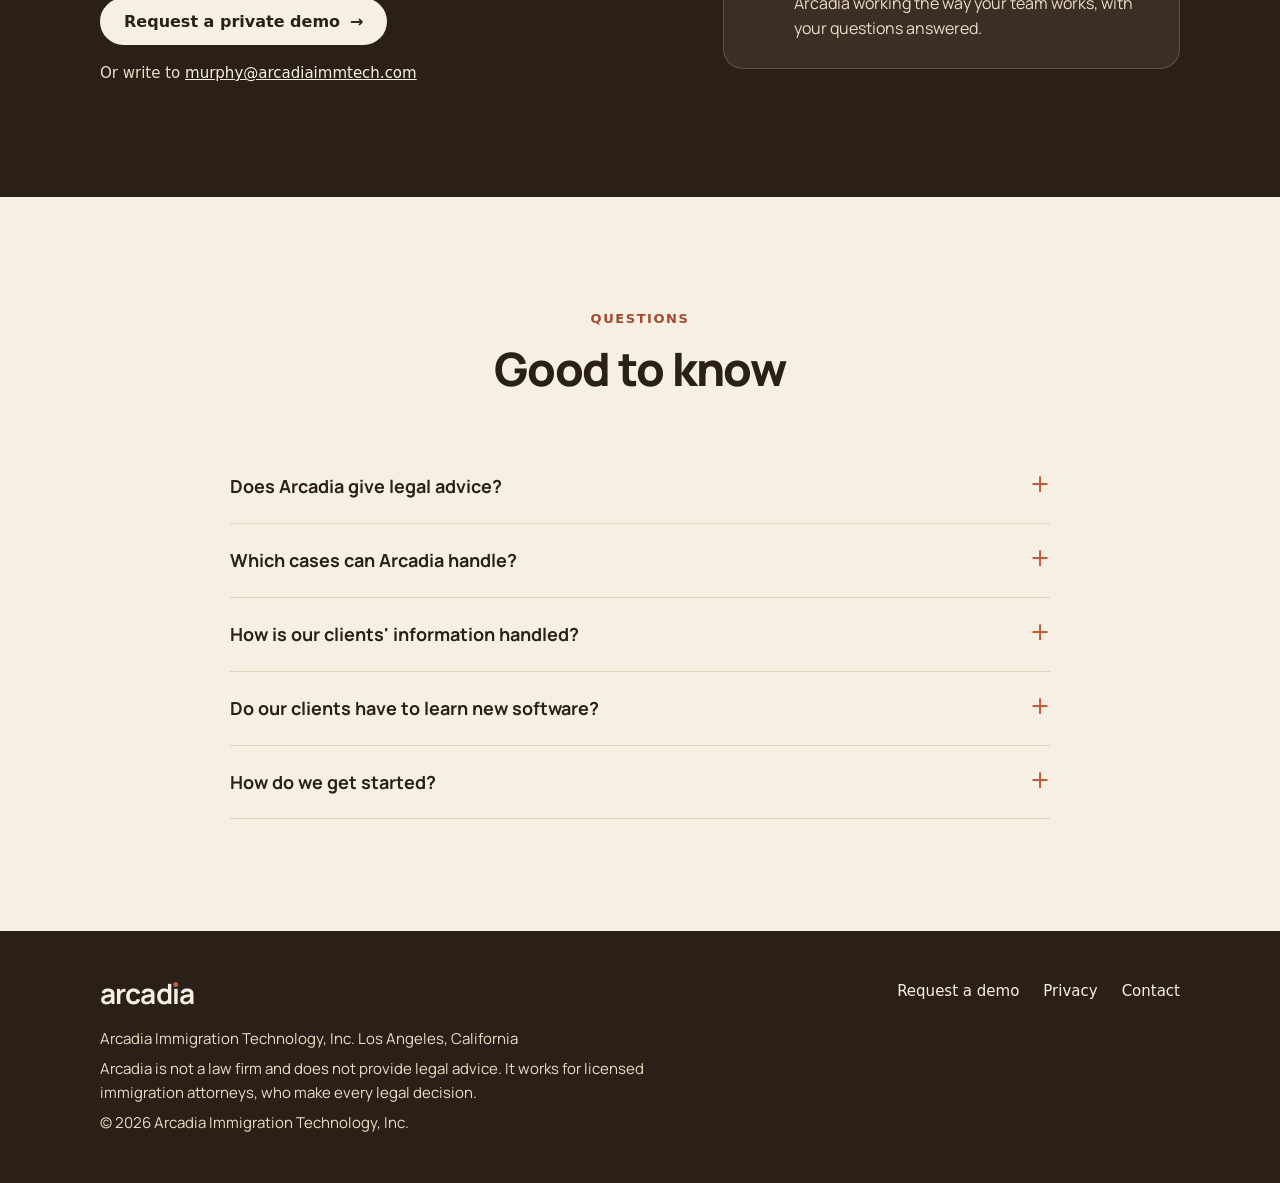
==== commit a140d7b6: "Arcadia AI shown in full, the tab renamed, the footer line shortened - "AI Assistant that works ahea" ====
--- a/index.html
+++ b/index.html
@@ -171,7 +171,7 @@
             <button class="tab" type="button" role="tab" id="tab-dates" aria-controls="pane-dates" aria-selected="false" tabindex="-1"><strong>Deadline watch</strong><span>Arcadia reads the dates on every notice and document and puts them in front of your team before they matter.</span></button>
             <button class="tab" type="button" role="tab" id="tab-intake" aria-controls="pane-intake" aria-selected="false" tabindex="-1"><strong>Smart document intake</strong><span>Drop in a pile of files from anywhere. Arcadia names them, recognizes whose they are and files each to the right case for your team to confirm.</span></button>
             <button class="tab" type="button" role="tab" id="tab-ready" aria-controls="pane-ready" aria-selected="false" tabindex="-1"><strong>Ready for signature</strong><span>Each case climbs to 100%: documents in, issues resolved, USCIS forms drafted from your client's information. Your attorney reviews a finished packet.</span></button>
-            <button class="tab" type="button" role="tab" id="tab-assistant" aria-controls="pane-assistant" aria-selected="false" tabindex="-1"><strong>An assistant that works ahead</strong><span>It flags what needs attention before anyone asks, and answers questions about any case with the page it came from.</span></button>
+            <button class="tab" type="button" role="tab" id="tab-assistant" aria-controls="pane-assistant" aria-selected="false" tabindex="-1"><strong>AI Assistant that works ahead</strong><span>Arcadia AI answers questions about any case with the page it came from, and speaks up before anyone asks.</span></button>
             <button class="tab" type="button" role="tab" id="tab-clients" aria-controls="pane-clients" aria-selected="false" tabindex="-1"><strong>Your clients, in their language</strong><span>One group chat per case and a simple client view in English, Spanish or Chinese, translated for your team.</span></button>
           </div>
           <div class="panes">
@@ -192,8 +192,16 @@
               <div class="window"><img class="shot" src="assets/img/ready.jpg" width="830" height="576" alt="A case at 100%, ready for the attorney's review and signature." loading="lazy"></div>
             </div>
             <div class="pane" role="tabpanel" id="pane-assistant" aria-labelledby="tab-assistant" hidden>
-              <p class="pane-caption">It flags what needs attention before anyone asks, and answers questions about any case with the page it came from.</p>
-              <div class="window"><img class="shot tall" src="assets/img/assistant.jpg" width="713" height="1080" alt="Arcadia's assistant listing upcoming dates across cases and a new case that is set up." loading="lazy"></div>
+              <p class="pane-caption">Arcadia AI answers questions about any case with the page it came from, and speaks up before anyone asks.</p>
+              <div class="assistant-pane">
+                <div class="window panel"><img class="shot whole" src="assets/img/assistant.jpg" width="600" height="775" alt="Arcadia AI, the assistant panel: a question about a case answered with the page it came from, suggested questions, and a box to ask about a case." loading="lazy"></div>
+                <ul class="callouts">
+                  <li><strong>Ask about any case</strong><span>Type a question in plain words. The answer comes from the case's own papers.</span></li>
+                  <li><strong>Every answer shows its source</strong><span>The document and page it came from, one click away.</span></li>
+                  <li><strong>It speaks up first</strong><span>Deadlines coming up, files a client just sent, a case ready for review: your team hears before anyone asks.</span></li>
+                  <li><strong>It knows where the line is</strong><span>Legal questions go to your attorney. The AI never answers them.</span></li>
+                </ul>
+              </div>
             </div>
             <div class="pane" role="tabpanel" id="pane-clients" aria-labelledby="tab-clients" hidden>
               <p class="pane-caption">One group chat per case and a simple client view in English, Spanish or Chinese, translated for your team.</p>
@@ -344,7 +352,7 @@
     <div class="wrap">
       <div>
         <span class="wordmark" aria-label="arcadia"><span aria-hidden="true">arcad</span><span class="i" aria-hidden="true">ı</span><span aria-hidden="true">a</span></span>
-        <p>Arcadia Immigration Technology, Inc. · Headquartered in Los Angeles, California</p>
+        <p>Arcadia Immigration Technology, Inc. Los Angeles, California</p>
         <p>Arcadia is not a law firm and does not provide legal advice. It works for licensed immigration attorneys, who make every legal decision.</p>
         <p>© 2026 Arcadia Immigration Technology, Inc.</p>
       </div>
--- a/assets/styles.css
+++ b/assets/styles.css
@@ -711,10 +711,59 @@
   animation: rise 0.45s ease both;
 }
 
-.pane .shot.tall {
-  max-height: 520px;
-  width: auto;
-  margin: 0 auto;
+/* Arcadia AI: the whole panel, unfaded so its name and the box to ask a question show, with what it does beside it. */
+.assistant-pane {
+  display: grid;
+  grid-template-columns: minmax(0, 320px) 1fr;
+  gap: clamp(20px, 3vw, 36px);
+  align-items: center;
+}
+
+.window.panel {
+  border-radius: 20px;
+}
+
+.window .shot.whole {
+  -webkit-mask-image: none;
+  mask-image: none;
+}
+
+.callouts {
+  display: grid;
+  gap: 14px;
+  margin: 0;
+  padding: 0;
+  list-style: none;
+}
+
+.callouts li {
+  border-left: 3px solid var(--terracotta);
+  padding: 4px 0 4px 16px;
+}
+
+.callouts strong {
+  display: block;
+  font-family: var(--display);
+  font-size: 17px;
+}
+
+.callouts span {
+  display: block;
+  margin-top: 4px;
+  color: var(--muted);
+  font-size: 15px;
+  line-height: 1.5;
+}
+
+@media (max-width: 600px) {
+  .assistant-pane {
+    grid-template-columns: 1fr;
+  }
+
+  .window.panel {
+    max-width: 320px;
+    margin: 0 auto;
+  }
 }
 
 .pane-pair {
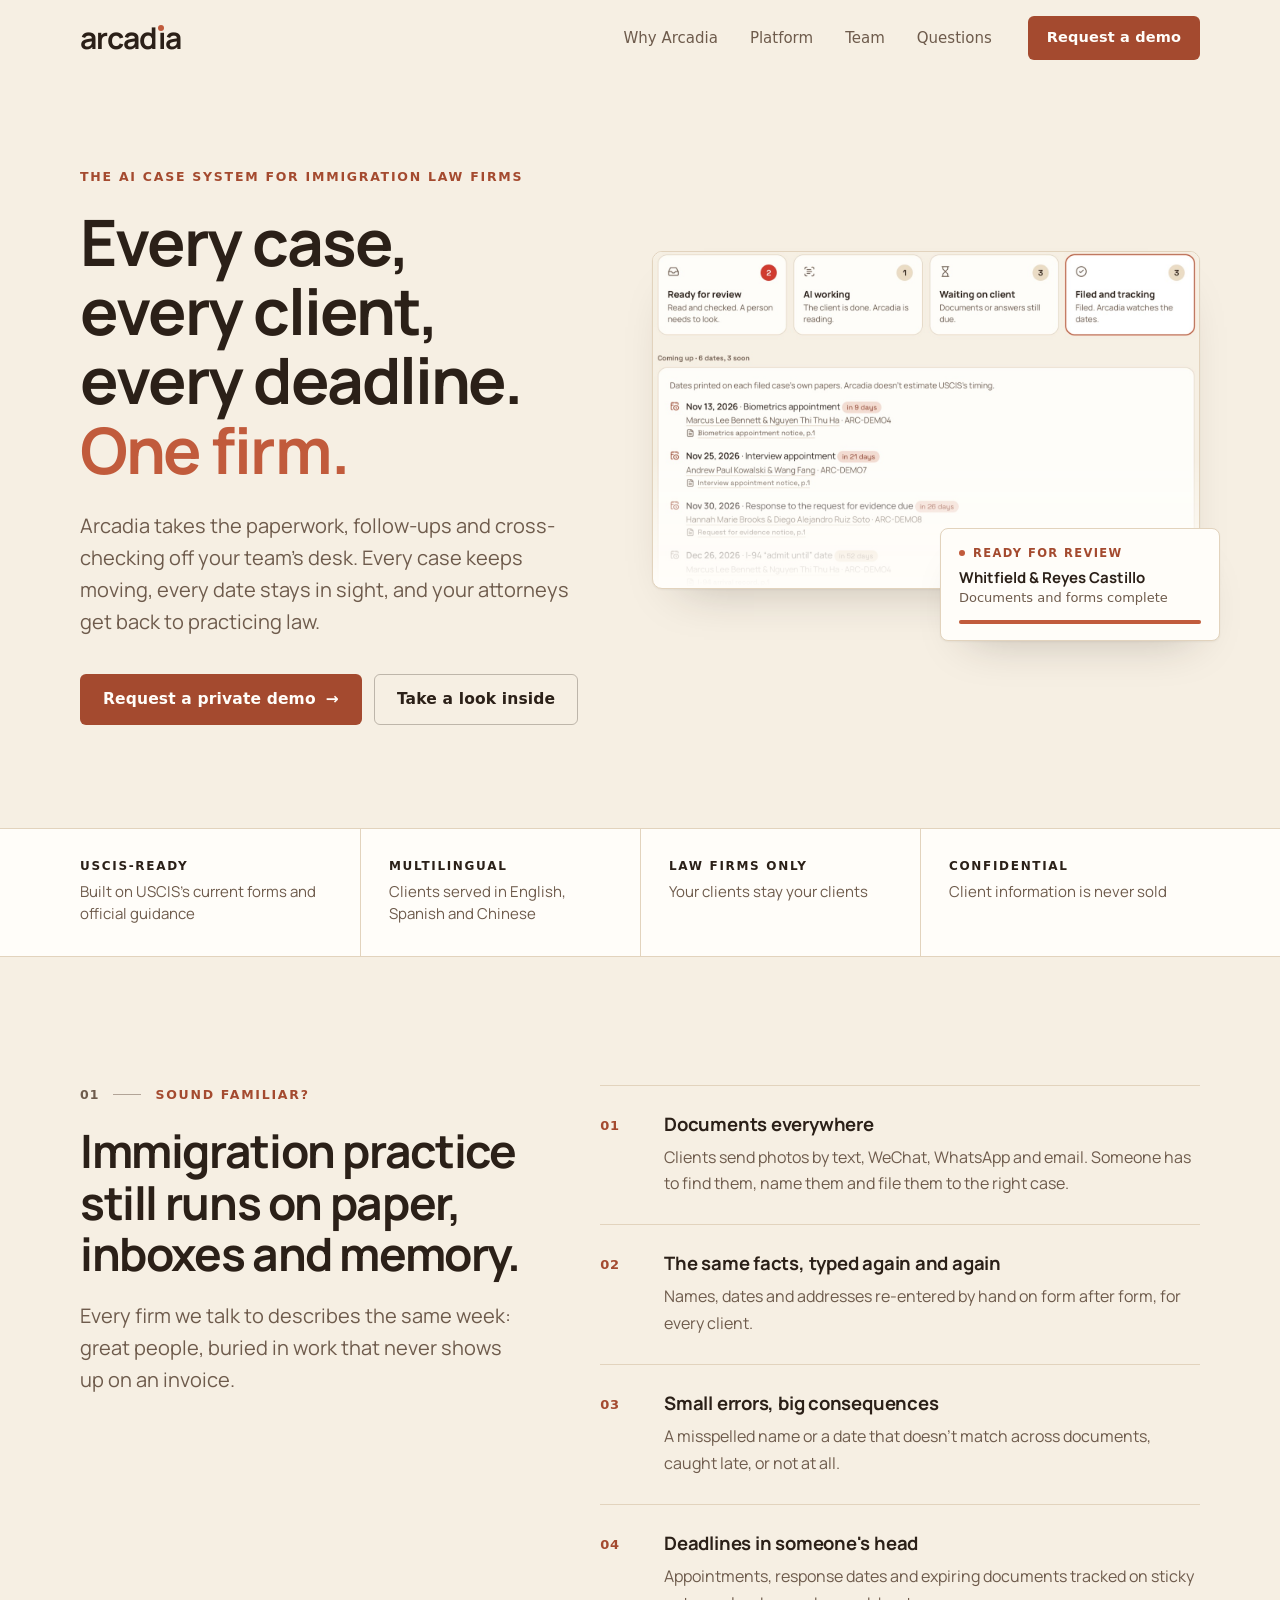
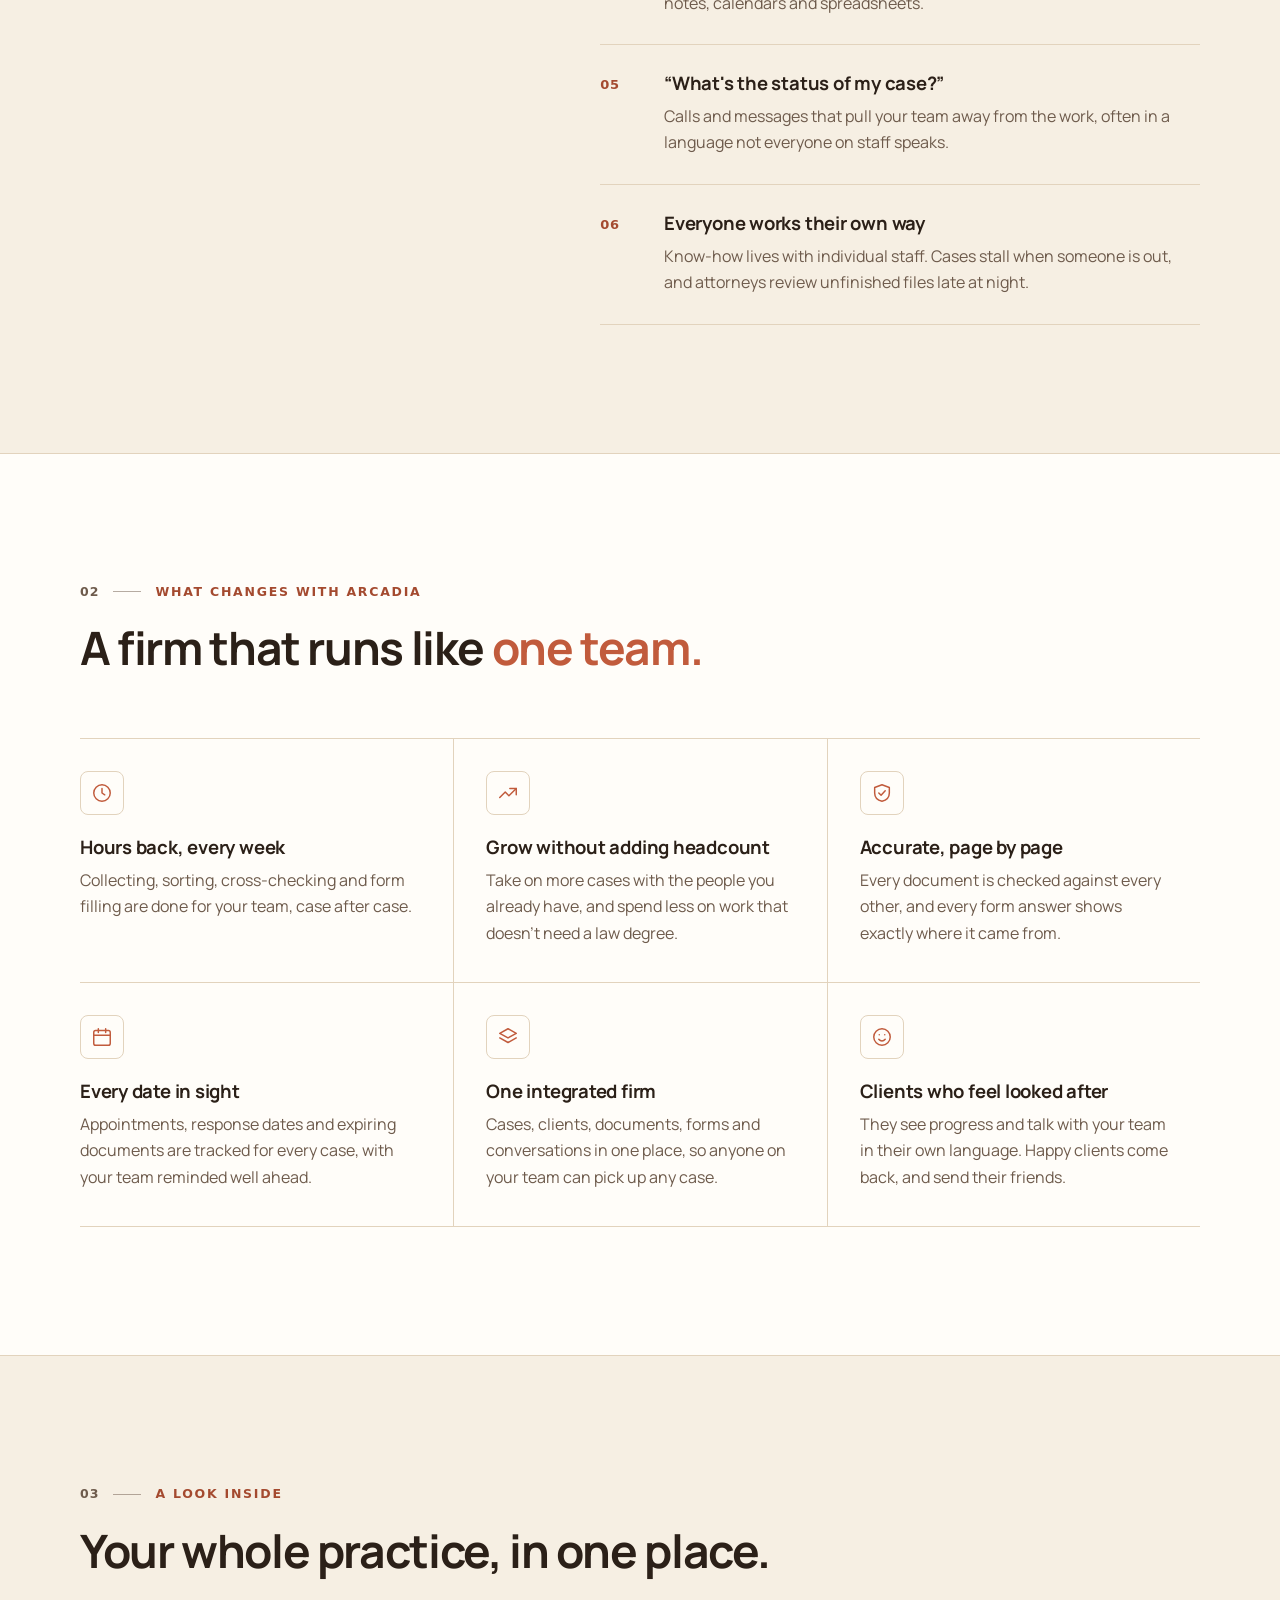
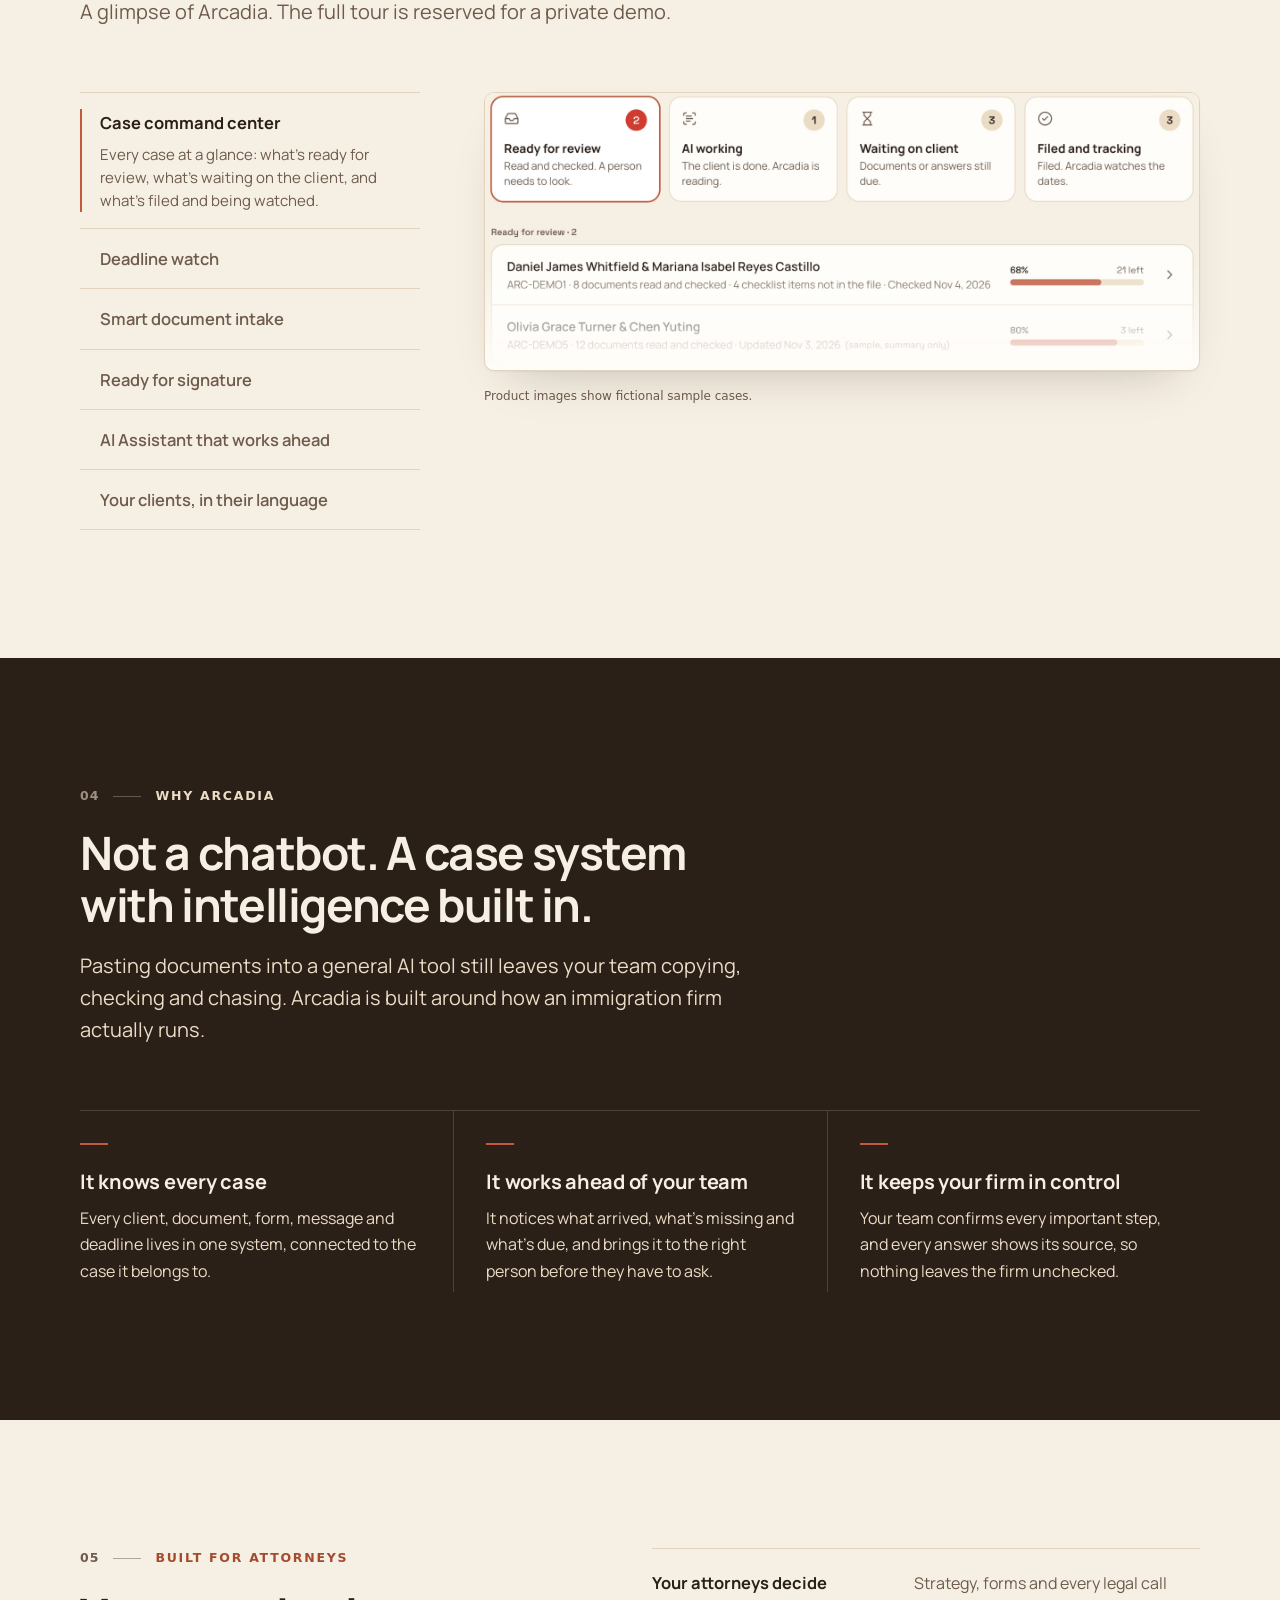
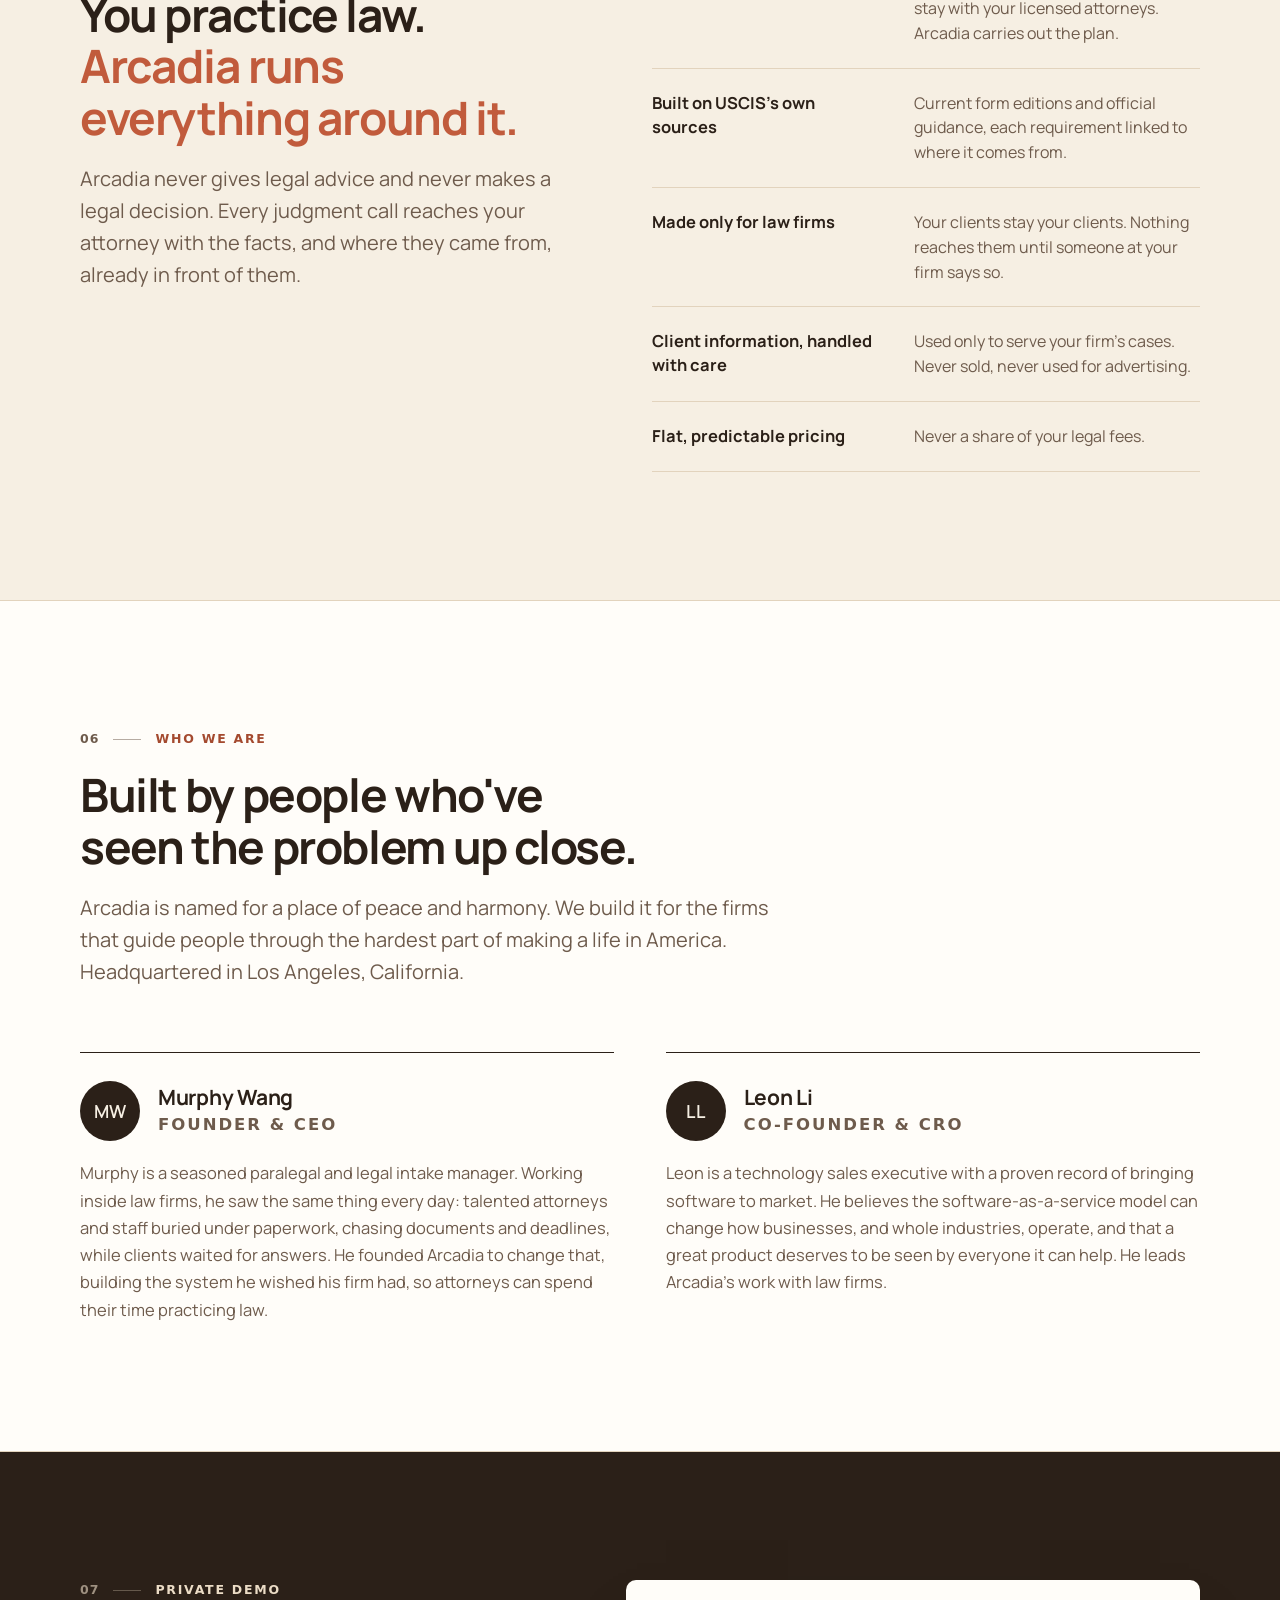
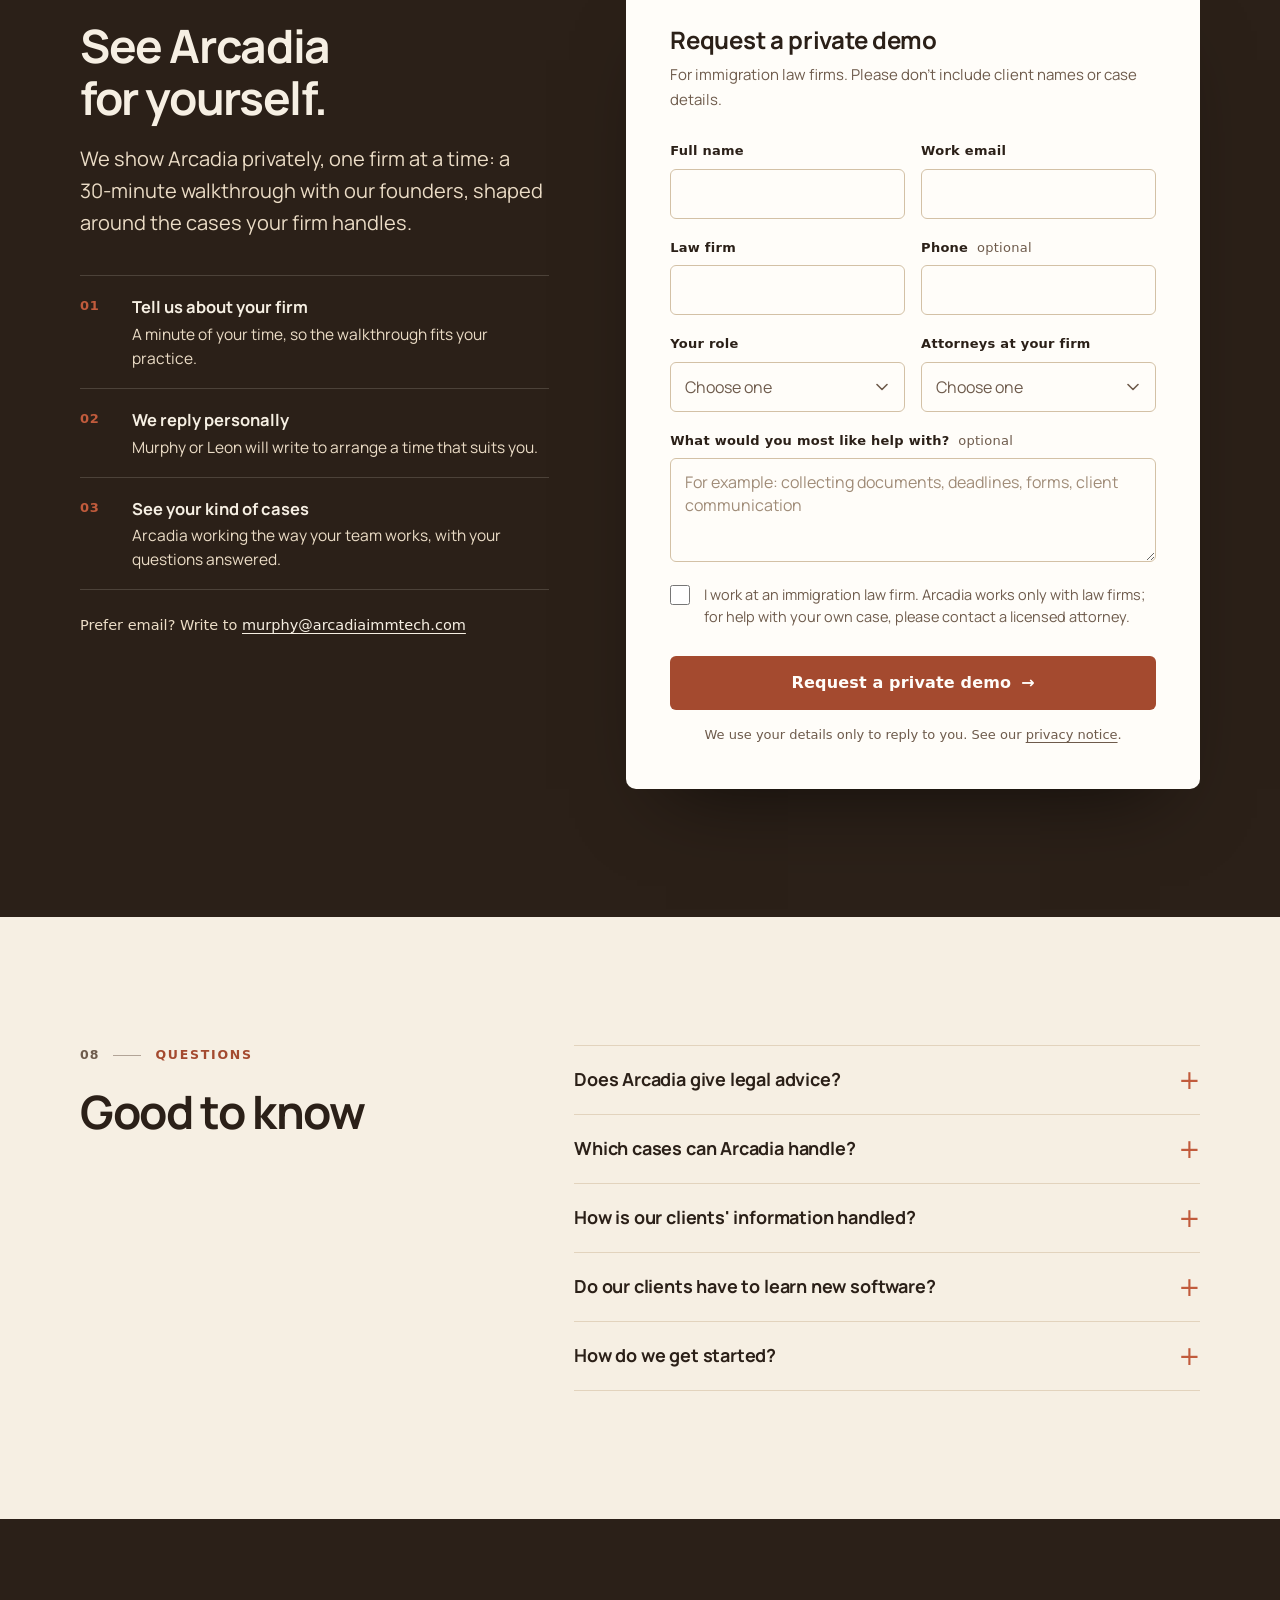
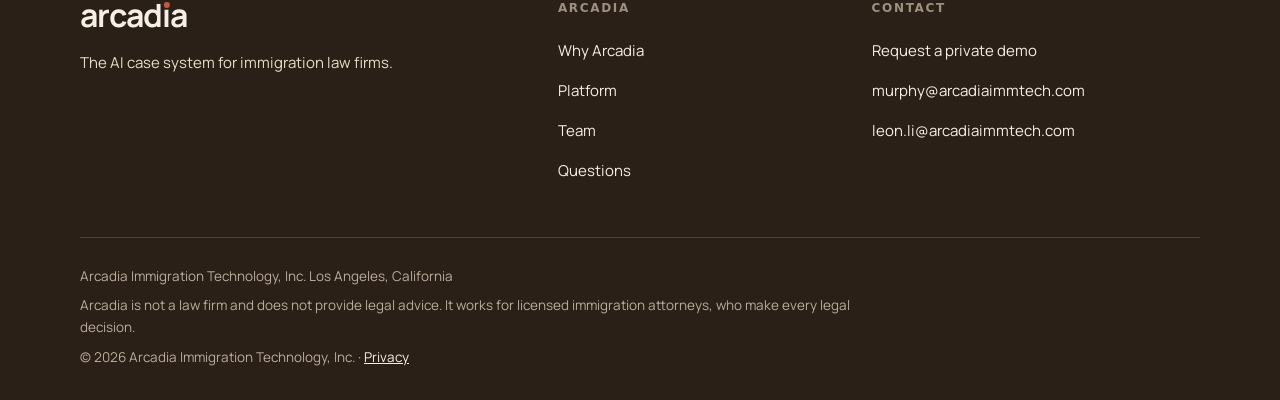
==== commit f517e1b7: "Demo requests by form instead of a public calendar; a more established look; built for iPhone - "Req" ====
--- a/index.html
+++ b/index.html
@@ -2,10 +2,11 @@
 <html lang="en" class="no-js">
 <head>
   <meta charset="utf-8">
-  <meta name="viewport" content="width=device-width, initial-scale=1">
+  <meta name="viewport" content="width=device-width, initial-scale=1, viewport-fit=cover">
   <title>Arcadia · The AI case system for immigration law firms</title>
   <meta name="description" content="Arcadia brings every case, client, document and deadline into one intelligent system, so your immigration firm works as one team and your attorneys get back to practicing law.">
   <meta name="theme-color" content="#f6efe3">
+  <meta name="format-detection" content="telephone=no">
   <meta property="og:title" content="Arcadia · The AI case system for immigration law firms">
   <meta property="og:description" content="Every case, every client, every deadline. One firm.">
   <meta property="og:type" content="website">
@@ -24,12 +25,17 @@
   <header class="site-header" id="top">
     <div class="wrap">
       <a class="wordmark" href="#top" aria-label="arcadia, back to top"><span aria-hidden="true">arcad</span><span class="i" aria-hidden="true">ı</span><span aria-hidden="true">a</span></a>
-      <nav class="nav" aria-label="Main">
+      <nav class="nav" id="site-nav" aria-label="Main">
         <a href="#why">Why Arcadia</a>
-        <a href="#inside">A look inside</a>
+        <a href="#inside">Platform</a>
         <a href="#team">Team</a>
-        <a class="btn btn-primary" href="#demo" data-invite>Request a demo</a>
+        <a href="#faq">Questions</a>
+        <a class="btn btn-primary" href="#demo" data-demo>Request a demo</a>
       </nav>
+      <button class="menu-button" type="button" aria-controls="site-nav" aria-expanded="false">
+        <span class="sr-only">Menu</span>
+        <span class="bars" aria-hidden="true"><i></i><i></i></span>
+      </button>
     </div>
   </header>
 
@@ -37,24 +43,18 @@
     <!-- Hero -->
     <section class="hero">
       <div class="wrap">
-        <div>
+        <div class="hero-copy">
           <p class="eyebrow">The AI case system for immigration law firms</p>
           <h1>Every case, every client, every deadline. <span class="accent nowrap">One firm.</span></h1>
           <p class="lede">Arcadia takes the paperwork, follow-ups and cross-checking off your team's desk. Every case keeps moving, every date stays in sight, and your attorneys get back to practicing law.</p>
           <div class="hero-actions">
-            <a class="btn btn-primary" href="#demo" data-invite>Request a private demo <span class="arrow" aria-hidden="true">→</span></a>
+            <a class="btn btn-primary" href="#demo" data-demo>Request a private demo <span class="arrow" aria-hidden="true">→</span></a>
             <a class="btn btn-quiet" href="#inside">Take a look inside</a>
           </div>
-          <ul class="trust">
-            <li>Built on USCIS's current forms and official guidance</li>
-            <li>Clients served in English, Spanish and Chinese</li>
-            <li>Made only for law firms</li>
-          </ul>
         </div>
 
         <figure class="glimpse reveal" aria-label="A glimpse of Arcadia, with fictional sample cases">
-          <div class="window">
-            <div class="window-bar" aria-hidden="true"><span></span><span></span><span></span></div>
+          <div class="frame">
             <img class="shot" src="assets/img/hero.jpg" width="1400" height="862" alt="Arcadia's case dashboard: cases grouped by where they stand, and the dates coming up on filed cases, each read from its notice." fetchpriority="high">
           </div>
           <div class="float float-ready" aria-hidden="true">
@@ -63,93 +63,74 @@
             <small>Documents and forms complete</small>
             <div class="meter"><i></i></div>
           </div>
-          <div class="float float-chat" aria-hidden="true">
-            <span class="kicker">Client message</span>
-            <div class="bubble" lang="zh-Hans">我已经填好问卷了。</div>
-            <small>“I've finished the questionnaire.” · translated for your team</small>
-          </div>
         </figure>
       </div>
     </section>
 
+    <!-- Standards -->
+    <div class="standards" role="list" aria-label="What every firm gets">
+      <div class="wrap">
+        <div role="listitem"><span>USCIS-ready</span>Built on USCIS's current forms and official guidance</div>
+        <div role="listitem"><span>Multilingual</span>Clients served in English, Spanish and Chinese</div>
+        <div role="listitem"><span>Law firms only</span>Your clients stay your clients</div>
+        <div role="listitem"><span>Confidential</span>Client information is never sold</div>
+      </div>
+    </div>
+
     <!-- The pain -->
-    <section class="band" id="why" aria-labelledby="why-title">
-      <div class="wrap">
-        <div class="section-head reveal">
-          <p class="eyebrow">Sound familiar?</p>
+    <section id="why" aria-labelledby="why-title">
+      <div class="wrap split">
+        <div class="section-head reveal">
+          <p class="eyebrow"><span class="idx">01</span>Sound familiar?</p>
           <h2 id="why-title">Immigration practice still runs on paper, inboxes and memory.</h2>
           <p class="lede">Every firm we talk to describes the same week: great people, buried in work that never shows up on an invoice.</p>
         </div>
-        <div class="pains">
-          <article class="pain reveal">
-            <span class="num">01</span>
-            <h3>Documents everywhere</h3>
-            <p>Clients send photos by text, WeChat, WhatsApp and email. Someone has to find them, name them and file them to the right case.</p>
-          </article>
-          <article class="pain reveal">
-            <span class="num">02</span>
-            <h3>The same facts, typed again and again</h3>
-            <p>Names, dates and addresses re-entered by hand on form after form, for every client.</p>
-          </article>
-          <article class="pain reveal">
-            <span class="num">03</span>
-            <h3>Small errors, big consequences</h3>
-            <p>A misspelled name or a date that doesn't match across documents, caught late, or not at all.</p>
-          </article>
-          <article class="pain reveal">
-            <span class="num">04</span>
-            <h3>Deadlines in someone's head</h3>
-            <p>Appointments, response dates and expiring documents tracked on sticky notes, calendars and spreadsheets.</p>
-          </article>
-          <article class="pain reveal">
-            <span class="num">05</span>
-            <h3>“What's the status of my case?”</h3>
-            <p>Calls and messages that pull your team away from the work, often in a language not everyone on staff speaks.</p>
-          </article>
-          <article class="pain reveal">
-            <span class="num">06</span>
-            <h3>Everyone works their own way</h3>
-            <p>Know-how lives with individual staff. Cases stall when someone is out, and attorneys review unfinished files late at night.</p>
-          </article>
-        </div>
+        <ol class="pains">
+          <li class="reveal"><span class="num">01</span><div><h3>Documents everywhere</h3><p>Clients send photos by text, WeChat, WhatsApp and email. Someone has to find them, name them and file them to the right case.</p></div></li>
+          <li class="reveal"><span class="num">02</span><div><h3>The same facts, typed again and again</h3><p>Names, dates and addresses re-entered by hand on form after form, for every client.</p></div></li>
+          <li class="reveal"><span class="num">03</span><div><h3>Small errors, big consequences</h3><p>A misspelled name or a date that doesn't match across documents, caught late, or not at all.</p></div></li>
+          <li class="reveal"><span class="num">04</span><div><h3>Deadlines in someone's head</h3><p>Appointments, response dates and expiring documents tracked on sticky notes, calendars and spreadsheets.</p></div></li>
+          <li class="reveal"><span class="num">05</span><div><h3>“What's the status of my case?”</h3><p>Calls and messages that pull your team away from the work, often in a language not everyone on staff speaks.</p></div></li>
+          <li class="reveal"><span class="num">06</span><div><h3>Everyone works their own way</h3><p>Know-how lives with individual staff. Cases stall when someone is out, and attorneys review unfinished files late at night.</p></div></li>
+        </ol>
       </div>
     </section>
 
     <!-- What changes -->
-    <section aria-labelledby="change-title">
-      <div class="wrap">
-        <div class="section-head reveal">
-          <p class="eyebrow">What changes with Arcadia</p>
+    <section class="band" aria-labelledby="change-title">
+      <div class="wrap">
+        <div class="section-head reveal">
+          <p class="eyebrow"><span class="idx">02</span>What changes with Arcadia</p>
           <h2 id="change-title">A firm that runs like <span class="accent">one team.</span></h2>
         </div>
         <div class="outcomes">
           <div class="outcome reveal">
-            <span class="icon" aria-hidden="true"><svg viewBox="0 0 24 24" fill="none" stroke="currentColor" stroke-width="1.8" stroke-linecap="round" stroke-linejoin="round"><circle cx="12" cy="12" r="9"/><path d="M12 7v5l3 2"/></svg></span>
+            <span class="icon" aria-hidden="true"><svg viewBox="0 0 24 24" fill="none" stroke="currentColor" stroke-width="1.6" stroke-linecap="round" stroke-linejoin="round"><circle cx="12" cy="12" r="9"/><path d="M12 7v5l3 2"/></svg></span>
             <h3>Hours back, every week</h3>
             <p>Collecting, sorting, cross-checking and form filling are done for your team, case after case.</p>
           </div>
           <div class="outcome reveal">
-            <span class="icon" aria-hidden="true"><svg viewBox="0 0 24 24" fill="none" stroke="currentColor" stroke-width="1.8" stroke-linecap="round" stroke-linejoin="round"><path d="M3 17l6-6 4 4 8-8"/><path d="M14 7h7v7"/></svg></span>
+            <span class="icon" aria-hidden="true"><svg viewBox="0 0 24 24" fill="none" stroke="currentColor" stroke-width="1.6" stroke-linecap="round" stroke-linejoin="round"><path d="M3 17l6-6 4 4 8-8"/><path d="M14 7h7v7"/></svg></span>
             <h3>Grow without adding headcount</h3>
             <p>Take on more cases with the people you already have, and spend less on work that doesn't need a law degree.</p>
           </div>
           <div class="outcome reveal">
-            <span class="icon" aria-hidden="true"><svg viewBox="0 0 24 24" fill="none" stroke="currentColor" stroke-width="1.8" stroke-linecap="round" stroke-linejoin="round"><path d="M12 3l8 3v6c0 5-3.5 8-8 9-4.5-1-8-4-8-9V6z"/><path d="M8.5 12l2.5 2.5 4.5-5"/></svg></span>
+            <span class="icon" aria-hidden="true"><svg viewBox="0 0 24 24" fill="none" stroke="currentColor" stroke-width="1.6" stroke-linecap="round" stroke-linejoin="round"><path d="M12 3l8 3v6c0 5-3.5 8-8 9-4.5-1-8-4-8-9V6z"/><path d="M8.5 12l2.5 2.5 4.5-5"/></svg></span>
             <h3>Accurate, page by page</h3>
             <p>Every document is checked against every other, and every form answer shows exactly where it came from.</p>
           </div>
           <div class="outcome reveal">
-            <span class="icon" aria-hidden="true"><svg viewBox="0 0 24 24" fill="none" stroke="currentColor" stroke-width="1.8" stroke-linecap="round" stroke-linejoin="round"><rect x="3" y="5" width="18" height="16" rx="2"/><path d="M3 10h18M8 3v4M16 3v4"/></svg></span>
+            <span class="icon" aria-hidden="true"><svg viewBox="0 0 24 24" fill="none" stroke="currentColor" stroke-width="1.6" stroke-linecap="round" stroke-linejoin="round"><rect x="3" y="5" width="18" height="16" rx="2"/><path d="M3 10h18M8 3v4M16 3v4"/></svg></span>
             <h3>Every date in sight</h3>
             <p>Appointments, response dates and expiring documents are tracked for every case, with your team reminded well ahead.</p>
           </div>
           <div class="outcome reveal">
-            <span class="icon" aria-hidden="true"><svg viewBox="0 0 24 24" fill="none" stroke="currentColor" stroke-width="1.8" stroke-linecap="round" stroke-linejoin="round"><path d="M12 3l9 5-9 5-9-5z"/><path d="M3 13l9 5 9-5"/></svg></span>
+            <span class="icon" aria-hidden="true"><svg viewBox="0 0 24 24" fill="none" stroke="currentColor" stroke-width="1.6" stroke-linecap="round" stroke-linejoin="round"><path d="M12 3l9 5-9 5-9-5z"/><path d="M3 13l9 5 9-5"/></svg></span>
             <h3>One integrated firm</h3>
             <p>Cases, clients, documents, forms and conversations in one place, so anyone on your team can pick up any case.</p>
           </div>
           <div class="outcome reveal">
-            <span class="icon" aria-hidden="true"><svg viewBox="0 0 24 24" fill="none" stroke="currentColor" stroke-width="1.8" stroke-linecap="round" stroke-linejoin="round"><circle cx="12" cy="12" r="9"/><path d="M8.5 14.5c1 1.2 2.1 1.8 3.5 1.8s2.5-.6 3.5-1.8"/><path d="M9 9.5h.01M15 9.5h.01"/></svg></span>
+            <span class="icon" aria-hidden="true"><svg viewBox="0 0 24 24" fill="none" stroke="currentColor" stroke-width="1.6" stroke-linecap="round" stroke-linejoin="round"><circle cx="12" cy="12" r="9"/><path d="M8.5 14.5c1 1.2 2.1 1.8 3.5 1.8s2.5-.6 3.5-1.8"/><path d="M9 9.5h.01M15 9.5h.01"/></svg></span>
             <h3>Clients who feel looked after</h3>
             <p>They see progress and talk with your team in their own language. Happy clients come back, and send their friends.</p>
           </div>
@@ -158,10 +139,10 @@
     </section>
 
     <!-- A look inside -->
-    <section class="band" id="inside" aria-labelledby="inside-title">
-      <div class="wrap">
-        <div class="section-head reveal">
-          <p class="eyebrow">A look inside</p>
+    <section id="inside" aria-labelledby="inside-title">
+      <div class="wrap">
+        <div class="section-head reveal">
+          <p class="eyebrow"><span class="idx">03</span>A look inside</p>
           <h2 id="inside-title">Your whole practice, in one place.</h2>
           <p class="lede">A glimpse of Arcadia. The full tour is reserved for a private demo.</p>
         </div>
@@ -176,25 +157,30 @@
           </div>
           <div class="panes">
             <div class="pane" role="tabpanel" id="pane-command" aria-labelledby="tab-command">
+              <h3 class="pane-title">Case command center</h3>
               <p class="pane-caption">Every case at a glance: what's ready for review, what's waiting on the client, and what's filed and being watched.</p>
-              <div class="window"><img class="shot" src="assets/img/command.jpg" width="1600" height="619" alt="The case dashboard, with cases grouped by where they stand." loading="lazy"></div>
+              <div class="frame"><img class="shot" src="assets/img/command.jpg" width="1600" height="619" alt="The case dashboard, with cases grouped by where they stand." loading="lazy"></div>
             </div>
             <div class="pane" role="tabpanel" id="pane-dates" aria-labelledby="tab-dates" hidden>
+              <h3 class="pane-title">Deadline watch</h3>
               <p class="pane-caption">Arcadia reads the dates on every notice and document and puts them in front of your team before they matter.</p>
-              <div class="window"><img class="shot" src="assets/img/deadlines.jpg" width="1600" height="661" alt="Upcoming dates across filed cases, such as appointments and a response due date, each with the notice it came from." loading="lazy"></div>
+              <div class="frame"><img class="shot" src="assets/img/deadlines.jpg" width="1600" height="661" alt="Upcoming dates across filed cases, such as appointments and a response due date, each with the notice it came from." loading="lazy"></div>
             </div>
             <div class="pane" role="tabpanel" id="pane-intake" aria-labelledby="tab-intake" hidden>
+              <h3 class="pane-title">Smart document intake</h3>
               <p class="pane-caption">Drop in a pile of files from anywhere. Arcadia names them, recognizes whose they are and files each to the right case for your team to confirm.</p>
-              <div class="window"><img class="shot" src="assets/img/intake.jpg" width="1200" height="770" alt="Files dropped into Arcadia, each named and matched to a client's case, waiting for a person to confirm." loading="lazy"></div>
+              <div class="frame"><img class="shot" src="assets/img/intake.jpg" width="1200" height="770" alt="Files dropped into Arcadia, each named and matched to a client's case, waiting for a person to confirm." loading="lazy"></div>
             </div>
             <div class="pane" role="tabpanel" id="pane-ready" aria-labelledby="tab-ready" hidden>
+              <h3 class="pane-title">Ready for signature</h3>
               <p class="pane-caption">Each case climbs to 100%: documents in, issues resolved, USCIS forms drafted from your client's information. Your attorney reviews a finished packet.</p>
-              <div class="window"><img class="shot" src="assets/img/ready.jpg" width="830" height="576" alt="A case at 100%, ready for the attorney's review and signature." loading="lazy"></div>
+              <div class="frame"><img class="shot" src="assets/img/ready.jpg" width="830" height="576" alt="A case at 100%, ready for the attorney's review and signature." loading="lazy"></div>
             </div>
             <div class="pane" role="tabpanel" id="pane-assistant" aria-labelledby="tab-assistant" hidden>
+              <h3 class="pane-title">AI Assistant that works ahead</h3>
               <p class="pane-caption">Arcadia AI answers questions about any case with the page it came from, and speaks up before anyone asks.</p>
               <div class="assistant-pane">
-                <div class="window panel"><img class="shot whole" src="assets/img/assistant.jpg" width="600" height="775" alt="Arcadia AI, the assistant panel: a question about a case answered with the page it came from, suggested questions, and a box to ask about a case." loading="lazy"></div>
+                <div class="frame panel"><img class="shot whole" src="assets/img/assistant.jpg" width="600" height="775" alt="Arcadia AI, the assistant panel: a question about a case answered with the page it came from, suggested questions, and a box to ask about a case." loading="lazy"></div>
                 <ul class="callouts">
                   <li><strong>Ask about any case</strong><span>Type a question in plain words. The answer comes from the case's own papers.</span></li>
                   <li><strong>Every answer shows its source</strong><span>The document and page it came from, one click away.</span></li>
@@ -204,10 +190,11 @@
               </div>
             </div>
             <div class="pane" role="tabpanel" id="pane-clients" aria-labelledby="tab-clients" hidden>
+              <h3 class="pane-title">Your clients, in their language</h3>
               <p class="pane-caption">One group chat per case and a simple client view in English, Spanish or Chinese, translated for your team.</p>
               <div class="pane-pair">
-                <div class="window"><img class="shot" src="assets/img/chat.jpg" width="1200" height="648" alt="A client's message in Spanish with its English translation for the firm." loading="lazy"></div>
-                <div class="window"><img class="shot" src="assets/img/client.jpg" width="600" height="1070" alt="The client's view on a phone, in Chinese." loading="lazy"></div>
+                <div class="frame"><img class="shot" src="assets/img/chat.jpg" width="1200" height="648" alt="A client's message in Spanish with its English translation for the firm." loading="lazy"></div>
+                <div class="frame phone"><img class="shot" src="assets/img/client.jpg" width="600" height="1070" alt="The client's view on a phone, in Chinese." loading="lazy"></div>
               </div>
             </div>
             <p class="tour-note">Product images show fictional sample cases.</p>
@@ -220,23 +207,23 @@
     <section class="on-dark" aria-labelledby="system-title">
       <div class="wrap">
         <div class="section-head reveal">
-          <p class="eyebrow">Why Arcadia</p>
+          <p class="eyebrow"><span class="idx">04</span>Why Arcadia</p>
           <h2 id="system-title">Not a chatbot. A case system with intelligence built in.</h2>
           <p class="lede">Pasting documents into a general AI tool still leaves your team copying, checking and chasing. Arcadia is built around how an immigration firm actually runs.</p>
         </div>
         <div class="pillars">
           <div class="pillar reveal">
-            <span class="dot" aria-hidden="true"></span>
+            <span class="pillar-num" aria-hidden="true"></span>
             <h3>It knows every case</h3>
             <p>Every client, document, form, message and deadline lives in one system, connected to the case it belongs to.</p>
           </div>
           <div class="pillar reveal">
-            <span class="dot" aria-hidden="true"></span>
+            <span class="pillar-num" aria-hidden="true"></span>
             <h3>It works ahead of your team</h3>
             <p>It notices what arrived, what's missing and what's due, and brings it to the right person before they have to ask.</p>
           </div>
           <div class="pillar reveal">
-            <span class="dot" aria-hidden="true"></span>
+            <span class="pillar-num" aria-hidden="true"></span>
             <h3>It keeps your firm in control</h3>
             <p>Your team confirms every important step, and every answer shows its source, so nothing leaves the firm unchecked.</p>
           </div>
@@ -248,16 +235,16 @@
     <section aria-labelledby="counsel-title">
       <div class="wrap counsel">
         <div class="reveal">
-          <p class="eyebrow">Built for attorneys</p>
+          <p class="eyebrow"><span class="idx">05</span>Built for attorneys</p>
           <h2 id="counsel-title">You practice law. <span class="accent">Arcadia runs everything around it.</span></h2>
           <p class="lede">Arcadia never gives legal advice and never makes a legal decision. Every judgment call reaches your attorney with the facts, and where they came from, already in front of them.</p>
         </div>
         <ul class="promises">
-          <li class="reveal"><svg viewBox="0 0 24 24" fill="none" stroke="currentColor" stroke-width="2" stroke-linecap="round" stroke-linejoin="round" aria-hidden="true"><circle cx="12" cy="12" r="9"/><path d="M8 12.5l2.7 2.7L16 10"/></svg><div><strong>Your attorneys decide</strong><span>Strategy, forms and every legal call stay with your licensed attorneys. Arcadia carries out the plan.</span></div></li>
-          <li class="reveal"><svg viewBox="0 0 24 24" fill="none" stroke="currentColor" stroke-width="2" stroke-linecap="round" stroke-linejoin="round" aria-hidden="true"><circle cx="12" cy="12" r="9"/><path d="M8 12.5l2.7 2.7L16 10"/></svg><div><strong>Built on USCIS's own sources</strong><span>Current form editions and official guidance, each requirement linked to where it comes from.</span></div></li>
-          <li class="reveal"><svg viewBox="0 0 24 24" fill="none" stroke="currentColor" stroke-width="2" stroke-linecap="round" stroke-linejoin="round" aria-hidden="true"><circle cx="12" cy="12" r="9"/><path d="M8 12.5l2.7 2.7L16 10"/></svg><div><strong>Made only for law firms</strong><span>Your clients stay your clients. Nothing reaches them until someone at your firm says so.</span></div></li>
-          <li class="reveal"><svg viewBox="0 0 24 24" fill="none" stroke="currentColor" stroke-width="2" stroke-linecap="round" stroke-linejoin="round" aria-hidden="true"><circle cx="12" cy="12" r="9"/><path d="M8 12.5l2.7 2.7L16 10"/></svg><div><strong>Client information, handled with care</strong><span>Used only to serve your firm's cases. Never sold, never used for advertising.</span></div></li>
-          <li class="reveal"><svg viewBox="0 0 24 24" fill="none" stroke="currentColor" stroke-width="2" stroke-linecap="round" stroke-linejoin="round" aria-hidden="true"><circle cx="12" cy="12" r="9"/><path d="M8 12.5l2.7 2.7L16 10"/></svg><div><strong>Flat, predictable pricing</strong><span>Never a share of your legal fees.</span></div></li>
+          <li class="reveal"><strong>Your attorneys decide</strong><span>Strategy, forms and every legal call stay with your licensed attorneys. Arcadia carries out the plan.</span></li>
+          <li class="reveal"><strong>Built on USCIS's own sources</strong><span>Current form editions and official guidance, each requirement linked to where it comes from.</span></li>
+          <li class="reveal"><strong>Made only for law firms</strong><span>Your clients stay your clients. Nothing reaches them until someone at your firm says so.</span></li>
+          <li class="reveal"><strong>Client information, handled with care</strong><span>Used only to serve your firm's cases. Never sold, never used for advertising.</span></li>
+          <li class="reveal"><strong>Flat, predictable pricing</strong><span>Never a share of your legal fees.</span></li>
         </ul>
       </div>
     </section>
@@ -266,7 +253,7 @@
     <section class="band" id="team" aria-labelledby="team-title">
       <div class="wrap">
         <div class="section-head reveal">
-          <p class="eyebrow">Who we are</p>
+          <p class="eyebrow"><span class="idx">06</span>Who we are</p>
           <h2 id="team-title">Built by people who've seen the problem up close.</h2>
           <p class="lede">Arcadia is named for a place of peace and harmony. We build it for the firms that guide people through the hardest part of making a life in America. Headquartered in Los Angeles, California.</p>
         </div>
@@ -295,31 +282,72 @@
       </div>
     </section>
 
-    <!-- Private demo -->
+    <!-- Private demo: the inquiry form -->
     <section class="on-dark" id="demo" aria-labelledby="demo-title">
-      <div class="wrap invite">
-        <div class="reveal">
-          <p class="eyebrow">Private demo</p>
+      <div class="wrap inquiry">
+        <div class="inquiry-copy reveal">
+          <p class="eyebrow"><span class="idx">07</span>Private demo</p>
           <h2 id="demo-title">See Arcadia for yourself.</h2>
-          <p class="lede">We show Arcadia privately, one firm at a time: a 30-minute walkthrough with our founder, shaped around the cases your firm handles.</p>
-          <div class="actions">
-            <button class="btn btn-primary" type="button" data-invite>Request a private demo <span class="arrow" aria-hidden="true">→</span></button>
-            <span class="email">Or write to <a href="mailto:murphy@arcadiaimmtech.com?subject=Arcadia%20demo">murphy@arcadiaimmtech.com</a></span>
-          </div>
-        </div>
-        <ol class="expect reveal" aria-label="What to expect">
-          <li><b>1</b><div><strong>Tell us about your firm</strong>Two quick questions, so the walkthrough fits your practice.</div></li>
-          <li><b>2</b><div><strong>Pick a time with Murphy</strong>Thirty minutes, by video, at a time that suits you.</div></li>
-          <li><b>3</b><div><strong>See your kind of cases</strong>Arcadia working the way your team works, with your questions answered.</div></li>
-        </ol>
+          <p class="lede">We show Arcadia privately, one firm at a time: a <span class="nowrap">30-minute</span> walkthrough with our founders, shaped around the cases your firm handles.</p>
+          <ol class="expect" aria-label="What happens next">
+            <li><b>1</b><div><strong>Tell us about your firm</strong>A minute of your time, so the walkthrough fits your practice.</div></li>
+            <li><b>2</b><div><strong>We reply personally</strong>Murphy or Leon will write to arrange a time that suits you.</div></li>
+            <li><b>3</b><div><strong>See your kind of cases</strong>Arcadia working the way your team works, with your questions answered.</div></li>
+          </ol>
+          <p class="inquiry-email">Prefer email? Write to <a href="mailto:murphy@arcadiaimmtech.com?subject=Arcadia%20demo">murphy@arcadiaimmtech.com</a></p>
+        </div>
+
+        <div class="form-card reveal">
+          <form class="inquiry-form" id="inquiry" novalidate>
+            <h3>Request a private demo</h3>
+            <p class="form-note">For immigration law firms. Please don't include client names or case details.</p>
+            <div class="fields">
+              <label class="field"><span>Full name</span><input name="name" type="text" autocomplete="name" required maxlength="120" enterkeyhint="next"></label>
+              <label class="field"><span>Work email</span><input name="email" type="email" autocomplete="email" inputmode="email" required maxlength="160" pattern="[^@\s]+@[^@\s]+\.[^@\s]+" enterkeyhint="next"></label>
+              <label class="field"><span>Law firm</span><input name="firm" type="text" autocomplete="organization" required maxlength="160" enterkeyhint="next"></label>
+              <label class="field"><span>Phone <em>optional</em></span><input name="phone" type="tel" autocomplete="tel" inputmode="tel" maxlength="40" enterkeyhint="next"></label>
+              <label class="field"><span>Your role</span>
+                <select name="role" required>
+                  <option value="" disabled selected>Choose one</option>
+                  <option>Attorney</option>
+                  <option>Paralegal or legal assistant</option>
+                  <option>Office or practice manager</option>
+                  <option>Other</option>
+                </select>
+              </label>
+              <label class="field"><span>Attorneys at your firm</span>
+                <select name="size" required>
+                  <option value="" disabled selected>Choose one</option>
+                  <option>Just me</option>
+                  <option>2 to 5</option>
+                  <option>6 to 20</option>
+                  <option>More than 20</option>
+                </select>
+              </label>
+              <label class="field wide"><span>What would you most like help with? <em>optional</em></span><textarea name="message" rows="3" maxlength="2000" placeholder="For example: collecting documents, deadlines, forms, client communication"></textarea></label>
+              <label class="check wide"><input name="lawFirm" type="checkbox" value="yes" required><span>I work at an immigration law firm. Arcadia works only with law firms; for help with your own case, please contact a licensed attorney.</span></label>
+              <!-- Left empty by people; bots fill it in, and the request is then ignored. -->
+              <label class="trap" aria-hidden="true">Website<input name="website" type="text" tabindex="-1" autocomplete="off"></label>
+              <input type="hidden" name="started">
+            </div>
+            <p class="form-error" role="alert" hidden></p>
+            <button class="btn btn-primary submit" type="submit">Request a private demo <span class="arrow" aria-hidden="true">→</span></button>
+            <p class="form-fine">We use your details only to reply to you. See our <a href="privacy.html">privacy notice</a>.</p>
+          </form>
+          <div class="form-done" hidden tabindex="-1">
+            <span class="done-mark" aria-hidden="true"><svg viewBox="0 0 24 24" fill="none" stroke="currentColor" stroke-width="2" stroke-linecap="round" stroke-linejoin="round"><path d="M5 12.5l4.5 4.5L19 7.5"/></svg></span>
+            <h3>Thank you. We've received your request.</h3>
+            <p>Murphy or Leon will reply personally to arrange your walkthrough.</p>
+          </div>
+        </div>
       </div>
     </section>
 
     <!-- FAQ -->
-    <section aria-labelledby="faq-title">
-      <div class="wrap">
-        <div class="section-head center reveal">
-          <p class="eyebrow">Questions</p>
+    <section id="faq" aria-labelledby="faq-title">
+      <div class="wrap faq-wrap">
+        <div class="section-head reveal">
+          <p class="eyebrow"><span class="idx">08</span>Questions</p>
           <h2 id="faq-title">Good to know</h2>
         </div>
         <div class="faq reveal">
@@ -350,62 +378,35 @@
 
   <footer class="site-footer">
     <div class="wrap">
-      <div>
-        <span class="wordmark" aria-label="arcadia"><span aria-hidden="true">arcad</span><span class="i" aria-hidden="true">ı</span><span aria-hidden="true">a</span></span>
+      <div class="footer-top">
+        <div class="footer-brand">
+          <span class="wordmark" aria-label="arcadia"><span aria-hidden="true">arcad</span><span class="i" aria-hidden="true">ı</span><span aria-hidden="true">a</span></span>
+          <p>The AI case system for immigration law firms.</p>
+        </div>
+        <nav class="footer-col" aria-label="Footer">
+          <h4>Arcadia</h4>
+          <a href="#why">Why Arcadia</a>
+          <a href="#inside">Platform</a>
+          <a href="#team">Team</a>
+          <a href="#faq">Questions</a>
+        </nav>
+        <div class="footer-col">
+          <h4>Contact</h4>
+          <a href="#demo" data-demo>Request a private demo</a>
+          <a href="mailto:murphy@arcadiaimmtech.com">murphy@arcadiaimmtech.com</a>
+          <a href="mailto:leon.li@arcadiaimmtech.com">leon.li@arcadiaimmtech.com</a>
+        </div>
+      </div>
+      <div class="footer-bottom">
         <p>Arcadia Immigration Technology, Inc. Los Angeles, California</p>
         <p>Arcadia is not a law firm and does not provide legal advice. It works for licensed immigration attorneys, who make every legal decision.</p>
-        <p>© 2026 Arcadia Immigration Technology, Inc.</p>
-      </div>
-      <nav aria-label="Footer">
-        <a href="#demo" data-invite>Request a demo</a>
-        <a href="privacy.html">Privacy</a>
-        <a href="mailto:murphy@arcadiaimmtech.com">Contact</a>
-      </nav>
+        <p>© 2026 Arcadia Immigration Technology, Inc. · <a href="privacy.html">Privacy</a></p>
+      </div>
     </div>
   </footer>
 
-  <!-- The invitation: two quick questions (nothing is recorded or sent anywhere), then a link to book a time. -->
-  <dialog class="invitation" id="invitation" aria-labelledby="invite-title">
-    <button class="close" type="button" aria-label="Close" data-close>×</button>
-    <div class="inner">
-      <div class="step" data-step="1">
-        <div class="steps-dots" aria-hidden="true"><i class="on"></i><i></i><i></i></div>
-        <p class="eyebrow">Private demo</p>
-        <h2 id="invite-title">Private demos are reserved for immigration law firms.</h2>
-        <p>Are you an attorney or staff member at an immigration law firm?</p>
-        <div class="choices">
-          <button class="choice" type="button" data-next="2">Yes, I'm with a law firm</button>
-          <button class="choice" type="button" data-next="no">No, I need help with my own case</button>
-        </div>
-      </div>
-      <div class="step" data-step="no" hidden>
-        <p class="eyebrow">Private demo</p>
-        <h2>Arcadia works only with law firms.</h2>
-        <p>For help with your own immigration case, please contact a licensed immigration attorney.</p>
-        <button class="btn btn-quiet" type="button" data-close>Close</button>
-      </div>
-      <div class="step" data-step="2" hidden>
-        <div class="steps-dots" aria-hidden="true"><i class="on"></i><i class="on"></i><i></i></div>
-        <p class="eyebrow">Private demo</p>
-        <h2>How many attorneys are at your firm?</h2>
-        <p>So we can shape the walkthrough around a practice like yours.</p>
-        <div class="choices grid">
-          <button class="choice" type="button" data-next="3">Just me</button>
-          <button class="choice" type="button" data-next="3">2 to 5</button>
-          <button class="choice" type="button" data-next="3">6 to 20</button>
-          <button class="choice" type="button" data-next="3">More than 20</button>
-        </div>
-      </div>
-      <div class="step" data-step="3" hidden>
-        <div class="steps-dots" aria-hidden="true"><i class="on"></i><i class="on"></i><i class="on"></i></div>
-        <p class="eyebrow">You're invited</p>
-        <h2>Choose a time with Murphy.</h2>
-        <p>A private, 30-minute walkthrough of Arcadia with our founder, Murphy Wang, by video. Bring your questions and your toughest cases.</p>
-        <a class="btn btn-primary" href="https://calendar.google.com/calendar/appointments/schedules/AcZssZ2ufx_Mcp6Tf9E_w0pfxBvDgCu7fQFyLEXp-ZLnNh71_r31DP5h7YwU3htG97hh9v7K9YOukeSQ?gv=true" target="_blank" rel="noopener">Choose a time <span class="arrow" aria-hidden="true">→</span></a>
-        <p class="fine">Opens Google Calendar's booking page in a new tab. Your answers here aren't recorded. Prefer email? <a href="mailto:murphy@arcadiaimmtech.com?subject=Arcadia%20demo">murphy@arcadiaimmtech.com</a></p>
-      </div>
-    </div>
-  </dialog>
+  <!-- On phones: the demo request, always one tap away. -->
+  <a class="mobile-cta" href="#demo" data-demo aria-hidden="true" tabindex="-1">Request a private demo <span aria-hidden="true">→</span></a>
 
   <script src="assets/site.js" defer></script>
 </body>
--- a/assets/styles.css
+++ b/assets/styles.css
@@ -1,4 +1,5 @@
-/* Arcadia website. Brand colors and fonts from the Brand Identity Packet, the logo as Murphy finalized it (2026-11). */
+/* Arcadia website. Brand colors and fonts from the Brand Identity Packet, the logo as Murphy finalized it (2026-11).
+   The look is editorial: hairline rules instead of boxes, square-cornered buttons, quiet shadows, generous space. */
 
 @font-face {
   font-family: "Manrope";
@@ -20,20 +21,20 @@
   --terracotta: #c15b3c; /* the dot, icons, large marks */
   --terracotta-strong: #a44a2f; /* behind small text, for contrast */
   --terracotta-deep: #8e3f27;
-  --terracotta-soft: #f3dcd2;
   --sand: #ebdcc6;
   --ivory: #f6efe3;
   --paper: #fffdf9;
   --line: #e2d3bd;
+  --line-dark: rgba(246, 239, 227, 0.16);
   --muted: #6e5b4c;
-  --steel: #3d5a73;
-  --steel-soft: #dde6ed;
 
   --display: "Manrope", ui-sans-serif, system-ui, sans-serif;
   --ui: "Space Grotesk", ui-sans-serif, system-ui, sans-serif;
-  --wrap: 1160px;
-  --gutter: clamp(16px, 4vw, 40px);
-  --shadow: 0 30px 60px -30px rgba(43, 32, 24, 0.35), 0 2px 6px rgba(43, 32, 24, 0.06);
+  --wrap: 1200px;
+  --gutter: clamp(20px, 4vw, 40px);
+  --header: 76px;
+  --radius: 10px;
+  --shadow: 0 24px 48px -28px rgba(43, 32, 24, 0.28), 0 1px 2px rgba(43, 32, 24, 0.05);
 }
 
 *,
@@ -45,7 +46,7 @@
 html {
   color-scheme: light;
   scroll-behavior: smooth;
-  scroll-padding-top: 80px;
+  scroll-padding-top: calc(var(--header) + 12px);
   -webkit-text-size-adjust: 100%;
 }
 
@@ -55,8 +56,9 @@
   color: var(--espresso);
   font-family: var(--display);
   font-size: 17px;
-  line-height: 1.6;
+  line-height: 1.65;
   -webkit-font-smoothing: antialiased;
+  -webkit-tap-highlight-color: transparent;
   overflow-x: hidden;
 }
 
@@ -71,7 +73,7 @@
 }
 
 :focus-visible {
-  outline: 3px solid var(--terracotta);
+  outline: 2px solid var(--terracotta);
   outline-offset: 3px;
   border-radius: 4px;
 }
@@ -79,7 +81,8 @@
 .wrap {
   max-width: var(--wrap);
   margin: 0 auto;
-  padding: 0 var(--gutter);
+  padding-left: max(var(--gutter), env(safe-area-inset-left));
+  padding-right: max(var(--gutter), env(safe-area-inset-right));
 }
 
 .skip {
@@ -90,9 +93,18 @@
 .skip:focus {
   left: 16px;
   top: 16px;
-  z-index: 20;
+  z-index: 40;
   background: var(--paper);
   padding: 8px 12px;
+}
+
+.sr-only {
+  position: absolute;
+  width: 1px;
+  height: 1px;
+  overflow: hidden;
+  clip-path: inset(50%);
+  white-space: nowrap;
 }
 
 /* The logo: lowercase "arcadia" in Manrope Bold, the i's dot a terracotta circle set close above the stem. Measured
@@ -123,49 +135,68 @@
   background: var(--terracotta);
 }
 
-.on-dark .wordmark {
-  color: var(--ivory);
-}
-
 /* Type */
 .eyebrow {
+  display: flex;
+  align-items: center;
   font-family: var(--ui);
-  font-size: 13px;
+  font-size: 12.5px;
   font-weight: 600;
-  letter-spacing: 0.12em;
+  letter-spacing: 0.14em;
   text-transform: uppercase;
   color: var(--terracotta-strong);
-  margin: 0 0 14px;
+  margin: 0 0 20px;
+}
+
+/* Each section's number, with a short rule after it. */
+.eyebrow .idx {
+  display: inline-flex;
+  align-items: center;
+  color: var(--muted);
+  letter-spacing: 0.08em;
+}
+
+.eyebrow .idx::after {
+  content: "";
+  width: 28px;
+  height: 1px;
+  margin: 0 14px;
+  background: currentColor;
+  opacity: 0.5;
 }
 
 .on-dark .eyebrow {
   color: var(--sand);
+}
+
+.on-dark .eyebrow .idx {
+  color: rgba(235, 220, 198, 0.6);
 }
 
 h1,
 h2,
 h3 {
   font-family: var(--display);
-  letter-spacing: -0.025em;
-  line-height: 1.1;
+  font-weight: 700;
+  letter-spacing: -0.03em;
+  line-height: 1.08;
   margin: 0;
+  text-wrap: balance;
 }
 
 h1 {
-  font-size: clamp(40px, 5.6vw, 62px);
-  font-weight: 800;
+  font-size: clamp(38px, 5.4vw, 64px);
 }
 
 h2 {
-  font-size: clamp(30px, 4.2vw, 46px);
-  font-weight: 800;
+  font-size: clamp(30px, 3.9vw, 46px);
+  line-height: 1.12;
 }
 
 h3 {
-  font-size: 19px;
-  font-weight: 700;
-  letter-spacing: -0.01em;
-  line-height: 1.25;
+  font-size: 18.5px;
+  letter-spacing: -0.012em;
+  line-height: 1.3;
 }
 
 .accent {
@@ -177,35 +208,35 @@
 }
 
 .lede {
-  font-size: clamp(18px, 2.1vw, 21px);
+  font-size: clamp(17.5px, 1.9vw, 20px);
+  line-height: 1.6;
   color: var(--muted);
   max-width: 36em;
-  margin: 18px 0 0;
+  margin: 20px 0 0;
+  text-wrap: pretty;
 }
 
 .on-dark .lede {
   color: var(--sand);
 }
 
-/* Buttons */
+/* Buttons: square-cornered, with a hairline for the quiet one. */
 .btn {
   display: inline-flex;
   align-items: center;
   justify-content: center;
   gap: 10px;
+  min-height: 48px;
   font-family: var(--ui);
   font-weight: 600;
-  font-size: 16px;
+  font-size: 15.5px;
+  letter-spacing: 0.01em;
   text-decoration: none;
-  padding: 14px 24px;
-  border: 0;
-  border-radius: 999px;
+  padding: 12px 22px;
+  border: 1px solid transparent;
+  border-radius: 6px;
   cursor: pointer;
-  transition: background 0.15s ease, color 0.15s ease, transform 0.15s ease;
-}
-
-.btn:hover {
-  transform: translateY(-1px);
+  transition: background 0.15s ease, color 0.15s ease, border-color 0.15s ease;
 }
 
 .btn-primary {
@@ -213,45 +244,43 @@
   color: var(--paper);
 }
 
-.btn-primary:hover {
-  background: var(--terracotta-deep);
-}
-
 .btn-quiet {
   background: transparent;
   color: var(--espresso);
-  box-shadow: inset 0 0 0 1.5px var(--line);
-}
-
-.btn-quiet:hover {
-  background: var(--paper);
-}
-
-.on-dark .btn-primary {
-  background: var(--ivory);
-  color: var(--espresso);
-}
-
-.on-dark .btn-primary:hover {
-  background: var(--sand);
+  border-color: rgba(43, 32, 24, 0.28);
 }
 
 .btn .arrow {
   transition: transform 0.15s ease;
 }
 
-.btn:hover .arrow {
-  transform: translateX(3px);
+.btn[disabled] {
+  opacity: 0.7;
+  cursor: progress;
+}
+
+@media (hover: hover) {
+  .btn-primary:hover {
+    background: var(--terracotta-deep);
+  }
+
+  .btn-quiet:hover {
+    border-color: var(--espresso);
+  }
+
+  .btn:hover .arrow {
+    transform: translateX(3px);
+  }
 }
 
 /* Header */
 .site-header {
   position: sticky;
   top: 0;
-  z-index: 10;
-  background: rgba(246, 239, 227, 0.9);
-  backdrop-filter: saturate(1.4) blur(10px);
-  -webkit-backdrop-filter: saturate(1.4) blur(10px);
+  z-index: 20;
+  background: rgba(246, 239, 227, 0.92);
+  backdrop-filter: saturate(1.4) blur(12px);
+  -webkit-backdrop-filter: saturate(1.4) blur(12px);
   border-bottom: 1px solid transparent;
   transition: border-color 0.2s ease;
 }
@@ -264,7 +293,7 @@
   display: flex;
   align-items: center;
   justify-content: space-between;
-  height: 72px;
+  height: var(--header);
   gap: 16px;
 }
 
@@ -275,7 +304,7 @@
 .nav {
   display: flex;
   align-items: center;
-  gap: 28px;
+  gap: 32px;
   font-family: var(--ui);
   font-size: 15px;
   font-weight: 500;
@@ -284,41 +313,146 @@
 .nav a:not(.btn) {
   text-decoration: none;
   color: var(--muted);
-}
-
-.nav a:not(.btn):hover {
-  color: var(--espresso);
+  transition: color 0.15s ease;
 }
 
 .nav .btn {
-  padding: 10px 18px;
-  font-size: 15px;
-}
-
-@media (max-width: 820px) {
+  min-height: 42px;
+  padding: 9px 18px;
+  font-size: 14.5px;
+  margin-left: 4px;
+}
+
+@media (hover: hover) {
+  .nav a:not(.btn):hover {
+    color: var(--espresso);
+  }
+}
+
+.menu-button {
+  display: none;
+}
+
+/* Phones and small tablets: a menu button opens the links as a sheet under the header. */
+@media (max-width: 860px) {
+  :root {
+    --header: 64px;
+  }
+
+  .site-header .wordmark {
+    font-size: 27px;
+  }
+
+  .menu-button {
+    display: grid;
+    place-items: center;
+    width: 44px;
+    height: 44px;
+    margin-right: -10px;
+    padding: 0;
+    border: 0;
+    background: transparent;
+    color: var(--espresso);
+    cursor: pointer;
+  }
+
+  .menu-button .bars {
+    position: relative;
+    width: 22px;
+    height: 12px;
+  }
+
+  .menu-button .bars i {
+    position: absolute;
+    left: 0;
+    width: 100%;
+    height: 1.5px;
+    border-radius: 2px;
+    background: currentColor;
+    transition: transform 0.25s ease, top 0.25s ease;
+  }
+
+  .menu-button .bars i:first-child {
+    top: 0;
+  }
+
+  .menu-button .bars i:last-child {
+    top: 10.5px;
+  }
+
+  .site-header.open .bars i:first-child {
+    top: 5.25px;
+    transform: rotate(45deg);
+  }
+
+  .site-header.open .bars i:last-child {
+    top: 5.25px;
+    transform: rotate(-45deg);
+  }
+
+  .nav {
+    position: fixed;
+    top: var(--header);
+    left: 0;
+    right: 0;
+    height: calc(100dvh - var(--header));
+    flex-direction: column;
+    align-items: stretch;
+    gap: 0;
+    padding: 8px max(var(--gutter), env(safe-area-inset-left)) calc(24px + env(safe-area-inset-bottom));
+    background: var(--ivory);
+    border-top: 1px solid var(--line);
+    font-family: var(--display);
+    font-size: 22px;
+    font-weight: 600;
+    letter-spacing: -0.015em;
+    overflow-y: auto;
+    overscroll-behavior: contain;
+    visibility: hidden;
+    opacity: 0;
+    transform: translateY(-8px);
+    transition: opacity 0.2s ease, transform 0.2s ease, visibility 0s linear 0.2s;
+  }
+
+  .site-header.open .nav {
+    visibility: visible;
+    opacity: 1;
+    transform: none;
+    transition: opacity 0.2s ease, transform 0.2s ease;
+  }
+
   .nav a:not(.btn) {
-    display: none;
-  }
-}
-
+    display: flex;
+    align-items: center;
+    min-height: 60px;
+    border-bottom: 1px solid var(--line);
+    color: var(--espresso);
+  }
+
+  .nav .btn {
+    margin: 28px 0 0;
+    min-height: 54px;
+    font-size: 16px;
+  }
+
+  .site-header.open {
+    background: var(--ivory);
+    border-bottom-color: var(--line);
+  }
+
+  body.menu-open {
+    overflow: hidden;
+  }
+}
+
+/* Sections */
 section {
-  padding: clamp(64px, 9vw, 112px) 0;
+  padding: clamp(72px, 10vw, 128px) 0;
 }
 
 .section-head {
   max-width: 760px;
-  margin-bottom: clamp(32px, 5vw, 56px);
-}
-
-.section-head.center {
-  margin-left: auto;
-  margin-right: auto;
-  text-align: center;
-}
-
-.section-head.center .lede {
-  margin-left: auto;
-  margin-right: auto;
+  margin-bottom: clamp(36px, 5vw, 64px);
 }
 
 .band {
@@ -334,19 +468,19 @@
 
 /* Hero */
 .hero {
-  padding: clamp(48px, 7vw, 88px) 0 clamp(56px, 8vw, 104px);
+  padding: clamp(40px, 7vw, 96px) 0 clamp(56px, 8vw, 104px);
   overflow: hidden;
 }
 
 .hero .wrap {
   display: grid;
-  grid-template-columns: 1fr 1.05fr;
-  gap: clamp(32px, 5vw, 64px);
+  grid-template-columns: 1fr 1.08fr;
+  gap: clamp(32px, 5vw, 72px);
   align-items: center;
 }
 
 .hero .lede {
-  margin: 24px 0 32px;
+  margin: 26px 0 36px;
 }
 
 .hero-actions {
@@ -355,25 +489,106 @@
   gap: 12px;
 }
 
-.trust {
-  display: flex;
-  flex-wrap: wrap;
-  gap: 8px 20px;
-  margin: 28px 0 0;
-  padding: 0;
-  list-style: none;
+@media (max-width: 960px) {
+  .hero .wrap {
+    grid-template-columns: 1fr;
+  }
+}
+
+@media (max-width: 600px) {
+  .hero .eyebrow {
+    display: block;
+    text-wrap: balance;
+  }
+
+  .hero .lede {
+    margin: 20px 0 28px;
+  }
+
+  .hero-actions {
+    flex-direction: column;
+  }
+
+  .hero-actions .btn {
+    width: 100%;
+    min-height: 52px;
+  }
+}
+
+/* The hero's glimpse of the product, with one card resting on it (fictional data). */
+.glimpse {
+  position: relative;
+  margin: 0;
+  padding: 0 0 52px;
+}
+
+.frame {
+  position: relative;
+  background: var(--paper);
+  border: 1px solid var(--line);
+  border-radius: var(--radius);
+  box-shadow: var(--shadow);
+  overflow: hidden;
+}
+
+.frame img {
+  width: 100%;
+}
+
+/* Product images fade at their lower edge: a glimpse, not a blueprint. */
+.frame .shot {
+  -webkit-mask-image: linear-gradient(to bottom, #000 62%, transparent 100%);
+  mask-image: linear-gradient(to bottom, #000 62%, transparent 100%);
+}
+
+.frame .shot.whole {
+  -webkit-mask-image: none;
+  mask-image: none;
+}
+
+.float {
+  position: absolute;
+  background: var(--paper);
+  border: 1px solid var(--line);
+  border-radius: 8px;
+  box-shadow: var(--shadow);
+  padding: 16px 18px;
   font-family: var(--ui);
   font-size: 14px;
-  color: var(--muted);
-}
-
-.trust li {
+  line-height: 1.4;
+  width: min(280px, 64%);
+}
+
+.float strong {
+  display: block;
+  font-family: var(--display);
+  font-size: 15px;
+  color: var(--espresso);
+}
+
+.float small {
+  color: var(--muted);
+  font-size: 13px;
+}
+
+.float-ready {
+  right: -20px;
+  bottom: 0;
+}
+
+.float .kicker {
   display: flex;
   align-items: center;
   gap: 8px;
-}
-
-.trust li::before {
+  font-size: 11.5px;
+  font-weight: 600;
+  letter-spacing: 0.12em;
+  text-transform: uppercase;
+  color: var(--terracotta-strong);
+  margin-bottom: 6px;
+}
+
+.float .kicker::before {
   content: "";
   width: 6px;
   height: 6px;
@@ -381,106 +596,11 @@
   background: var(--terracotta);
 }
 
-@media (max-width: 960px) {
-  .hero .wrap {
-    grid-template-columns: 1fr;
-  }
-}
-
-/* The hero's glimpse of the product: a screen in a window frame, with cards floating over it (fictional data). */
-.glimpse {
-  position: relative;
-  margin: 0;
-  padding: 48px 0 56px 12px;
-}
-
-.window {
-  position: relative;
-  background: var(--paper);
-  border: 1px solid var(--line);
-  border-radius: 18px;
-  box-shadow: var(--shadow);
-  overflow: hidden;
-}
-
-.window-bar {
-  display: flex;
-  gap: 6px;
-  padding: 12px 14px;
-  border-bottom: 1px solid var(--line);
-  background: var(--ivory);
-}
-
-.window-bar span {
-  width: 10px;
-  height: 10px;
-  border-radius: 50%;
-  background: var(--line);
-}
-
-.window img {
-  width: 100%;
-}
-
-/* Product images fade at their edges: a glimpse, not a blueprint. */
-.window .shot {
-  -webkit-mask-image: linear-gradient(to bottom, #000 62%, transparent 100%);
-  mask-image: linear-gradient(to bottom, #000 62%, transparent 100%);
-}
-
-.float {
-  position: absolute;
-  background: var(--paper);
-  border: 1px solid var(--line);
-  border-radius: 16px;
-  box-shadow: var(--shadow);
-  padding: 14px 16px;
-  font-family: var(--ui);
-  font-size: 14px;
-  line-height: 1.4;
-  width: min(270px, 62%);
-}
-
-.float strong {
-  display: block;
-  font-family: var(--display);
-  font-size: 15px;
-  color: var(--espresso);
-}
-
-.float small {
-  color: var(--muted);
-  font-size: 13px;
-}
-
-.float-ready {
-  top: 0;
-  right: -16px;
-}
-
-.float-chat {
-  bottom: 0;
-  left: -24px;
-  width: min(250px, 56%);
-}
-
-.float .kicker {
-  display: flex;
-  align-items: center;
-  gap: 8px;
-  font-size: 12px;
-  font-weight: 600;
-  letter-spacing: 0.08em;
-  text-transform: uppercase;
-  color: var(--terracotta-strong);
-  margin-bottom: 4px;
-}
-
 .meter {
-  height: 8px;
-  border-radius: 999px;
+  height: 4px;
+  border-radius: 2px;
   background: var(--sand);
-  margin-top: 10px;
+  margin-top: 12px;
   overflow: hidden;
 }
 
@@ -488,7 +608,6 @@
   display: block;
   height: 100%;
   width: 100%;
-  border-radius: inherit;
   background: var(--terracotta);
   transform-origin: left;
   animation: fill 2.4s 0.6s cubic-bezier(0.2, 0.8, 0.2, 1) both;
@@ -503,116 +622,181 @@
   }
 }
 
-.bubble {
-  background: var(--ivory);
-  border-radius: 12px 12px 12px 4px;
-  padding: 8px 10px;
-  margin-top: 6px;
-  color: var(--espresso);
-}
-
-.bubble + small {
+@media (max-width: 960px) {
+  .float-ready {
+    right: 12px;
+  }
+}
+
+@media (max-width: 600px) {
+  .glimpse {
+    padding-bottom: 64px;
+  }
+
+  .float {
+    width: min(250px, 78%);
+    padding: 14px 16px;
+  }
+}
+
+/* The standards band under the hero: four short promises between hairlines. */
+.standards {
+  border-top: 1px solid var(--line);
+  border-bottom: 1px solid var(--line);
+  background: var(--paper);
+}
+
+.standards .wrap {
+  display: grid;
+  grid-template-columns: repeat(4, 1fr);
+}
+
+.standards [role="listitem"] {
+  padding: 28px 28px 30px;
+  border-left: 1px solid var(--line);
+  font-size: 15px;
+  line-height: 1.5;
+  color: var(--muted);
+}
+
+.standards [role="listitem"]:first-child {
+  border-left: 0;
+  padding-left: 0;
+}
+
+.standards span {
   display: block;
-  margin-top: 6px;
-}
-
-.glimpse-note {
-  margin: 14px 0 0;
+  margin-bottom: 6px;
   font-family: var(--ui);
   font-size: 12px;
-  color: var(--muted);
+  font-weight: 600;
+  letter-spacing: 0.14em;
+  text-transform: uppercase;
+  color: var(--espresso);
 }
 
 @media (max-width: 960px) {
-  .glimpse {
-    padding: 24px 0 36px;
-  }
-
-  .float-ready {
-    right: 0;
-  }
-
-  .float-chat {
-    left: 0;
-  }
-}
-
-@media (max-width: 600px) {
-  .float-chat {
-    display: none;
-  }
-}
-
-/* Pains */
+  .standards .wrap {
+    grid-template-columns: 1fr 1fr;
+  }
+
+  .standards [role="listitem"] {
+    padding: 22px 20px 24px;
+  }
+
+  .standards [role="listitem"]:nth-child(odd) {
+    border-left: 0;
+    padding-left: 0;
+  }
+
+  .standards [role="listitem"]:nth-child(n + 3) {
+    border-top: 1px solid var(--line);
+  }
+}
+
+@media (max-width: 420px) {
+  .standards [role="listitem"] {
+    padding: 18px 14px 20px;
+    font-size: 14px;
+  }
+
+  .standards span {
+    font-size: 11px;
+  }
+}
+
+/* The pain: the heading stays in view beside a numbered list on wide screens. */
+.split {
+  display: grid;
+  grid-template-columns: 0.85fr 1.15fr;
+  gap: clamp(32px, 6vw, 96px);
+  align-items: start;
+}
+
+.split .section-head {
+  position: sticky;
+  top: calc(var(--header) + 40px);
+  margin-bottom: 0;
+}
+
 .pains {
-  display: grid;
-  grid-template-columns: repeat(3, 1fr);
-  gap: 16px;
-}
-
-.pain {
-  background: var(--paper);
-  border: 1px solid var(--line);
-  border-radius: 18px;
-  padding: 24px;
-  transition: transform 0.2s ease, box-shadow 0.2s ease;
-}
-
-.pain:hover {
-  transform: translateY(-3px);
-  box-shadow: var(--shadow);
-}
-
-.pain .num {
+  margin: 0;
+  padding: 0;
+  list-style: none;
+  border-top: 1px solid var(--line);
+}
+
+.pains li {
+  display: grid;
+  grid-template-columns: 56px 1fr;
+  gap: 8px;
+  padding: 26px 0 28px;
+  border-bottom: 1px solid var(--line);
+}
+
+.pains .num {
   font-family: var(--ui);
   font-size: 13px;
   font-weight: 600;
+  letter-spacing: 0.06em;
   color: var(--terracotta-strong);
-}
-
-.pain h3 {
-  margin: 10px 0 8px;
-}
-
-.pain p {
-  margin: 0;
+  padding-top: 3px;
+}
+
+.pains p {
+  margin: 8px 0 0;
   color: var(--muted);
   font-size: 16px;
 }
 
 @media (max-width: 900px) {
-  .pains {
-    grid-template-columns: 1fr 1fr;
+  .split {
+    grid-template-columns: 1fr;
+  }
+
+  .split .section-head {
+    position: static;
   }
 }
 
 @media (max-width: 600px) {
-  .pains {
-    grid-template-columns: 1fr;
-  }
-}
-
-/* Outcomes */
+  .pains li {
+    grid-template-columns: 40px 1fr;
+    padding: 22px 0 24px;
+  }
+}
+
+/* What changes: a ruled grid of outcomes with outline icons. */
 .outcomes {
   display: grid;
   grid-template-columns: repeat(3, 1fr);
-  gap: clamp(28px, 4vw, 48px) clamp(24px, 4vw, 48px);
+  border-top: 1px solid var(--line);
+}
+
+.outcome {
+  padding: 32px 32px 36px 0;
+  border-bottom: 1px solid var(--line);
+}
+
+.outcome:not(:nth-child(3n + 1)) {
+  padding-left: 32px;
+  border-left: 1px solid var(--line);
 }
 
 .outcome .icon {
   display: grid;
   place-items: center;
-  width: 48px;
-  height: 48px;
-  border-radius: 14px;
-  background: var(--terracotta-soft);
-  color: var(--terracotta-deep);
-  margin-bottom: 16px;
+  width: 44px;
+  height: 44px;
+  border: 1px solid var(--line);
+  border-radius: 8px;
+  color: var(--terracotta);
+  margin-bottom: 20px;
 }
 
 .outcome .icon svg {
-  width: 24px;
-  height: 24px;
+  width: 22px;
+  height: 22px;
 }
 
 .outcome p {
@@ -625,46 +809,92 @@
   .outcomes {
     grid-template-columns: 1fr 1fr;
   }
+
+  .outcome,
+  .outcome:not(:nth-child(3n + 1)) {
+    padding: 28px 24px 30px 0;
+    border-left: 0;
+  }
+
+  .outcome:nth-child(even) {
+    padding-left: 24px;
+    padding-right: 0;
+    border-left: 1px solid var(--line);
+  }
 }
 
 @media (max-width: 600px) {
   .outcomes {
     grid-template-columns: 1fr;
   }
-}
-
-/* A look inside: tabs, each with a sentence and a faded product image. */
+
+  .outcome,
+  .outcome:not(:nth-child(3n + 1)),
+  .outcome:nth-child(even) {
+    display: grid;
+    grid-template-columns: 44px 1fr;
+    column-gap: 18px;
+    padding: 24px 0;
+    border-left: 0;
+  }
+
+  .outcome .icon {
+    grid-row: span 2;
+    margin: 0;
+  }
+
+  .outcome p {
+    margin-top: 4px;
+  }
+}
+
+/* A look inside: a ruled list of features beside the picture. */
 .tour {
   display: grid;
-  grid-template-columns: 330px 1fr;
-  gap: clamp(24px, 4vw, 48px);
+  grid-template-columns: 340px 1fr;
+  gap: clamp(28px, 5vw, 64px);
   align-items: start;
 }
 
 .tabs {
   display: flex;
   flex-direction: column;
-  gap: 6px;
+  border-top: 1px solid var(--line);
 }
 
 .tab {
+  position: relative;
   display: block;
   width: 100%;
+  min-height: 56px;
   text-align: left;
   font: inherit;
   color: inherit;
   background: transparent;
-  border: 1px solid transparent;
-  border-radius: 14px;
-  padding: 14px 16px;
+  border: 0;
+  border-bottom: 1px solid var(--line);
+  padding: 16px 8px 16px 20px;
   cursor: pointer;
-  transition: background 0.15s ease, border-color 0.15s ease;
+}
+
+.tab::before {
+  content: "";
+  position: absolute;
+  left: 0;
+  top: 16px;
+  bottom: 16px;
+  width: 2px;
+  background: transparent;
+  transition: background 0.15s ease;
 }
 
 .tab strong {
   display: block;
   font-family: var(--display);
-  font-size: 17px;
+  font-size: 16.5px;
+  font-weight: 600;
+  color: var(--muted);
+  transition: color 0.15s ease;
 }
 
 .tab span {
@@ -672,42 +902,45 @@
   margin-top: 6px;
   font-size: 15px;
   color: var(--muted);
-  line-height: 1.5;
-}
-
-.tab:hover {
-  background: var(--ivory);
-}
-
-.tab[aria-selected="true"] {
-  background: var(--ivory);
-  border-color: var(--line);
+  line-height: 1.55;
+}
+
+.tab[aria-selected="true"]::before {
+  background: var(--terracotta);
 }
 
 .tab[aria-selected="true"] strong {
-  color: var(--terracotta-deep);
+  color: var(--espresso);
+  font-weight: 700;
 }
 
 .tab[aria-selected="true"] span {
   display: block;
 }
 
+@media (hover: hover) {
+  .tab:hover strong {
+    color: var(--espresso);
+  }
+}
+
 .panes {
   position: relative;
 }
 
-/* On phones the tabs are a row, so each picture gets its sentence above it instead. */
+/* Titles and sentences over each picture show only on phones, where the pictures stack. */
+.pane-title,
 .pane-caption {
   display: none;
-  margin: 0 0 14px;
-  color: var(--muted);
 }
 
 .pane[hidden] {
   display: none;
 }
 
-.pane .window {
+.pane > .frame,
+.pane > .assistant-pane,
+.pane > .pane-pair {
   animation: rise 0.45s ease both;
 }
 
@@ -715,36 +948,26 @@
 .assistant-pane {
   display: grid;
   grid-template-columns: minmax(0, 320px) 1fr;
-  gap: clamp(20px, 3vw, 36px);
+  gap: clamp(20px, 3vw, 40px);
   align-items: center;
 }
 
-.window.panel {
-  border-radius: 20px;
-}
-
-.window .shot.whole {
-  -webkit-mask-image: none;
-  mask-image: none;
-}
-
 .callouts {
-  display: grid;
-  gap: 14px;
   margin: 0;
   padding: 0;
   list-style: none;
+  border-top: 1px solid var(--line);
 }
 
 .callouts li {
-  border-left: 3px solid var(--terracotta);
-  padding: 4px 0 4px 16px;
+  padding: 16px 0;
+  border-bottom: 1px solid var(--line);
 }
 
 .callouts strong {
   display: block;
   font-family: var(--display);
-  font-size: 17px;
+  font-size: 16.5px;
 }
 
 .callouts span {
@@ -755,17 +978,6 @@
   line-height: 1.5;
 }
 
-@media (max-width: 600px) {
-  .assistant-pane {
-    grid-template-columns: 1fr;
-  }
-
-  .window.panel {
-    max-width: 320px;
-    margin: 0 auto;
-  }
-}
-
 .pane-pair {
   display: grid;
   grid-template-columns: 1.4fr 1fr;
@@ -774,7 +986,7 @@
 }
 
 .tour-note {
-  margin: 14px 0 0;
+  margin: 16px 0 0;
   font-family: var(--ui);
   font-size: 12px;
   color: var(--muted);
@@ -791,53 +1003,104 @@
   }
 }
 
+/* On phones and tablets the features stack, each with its title and sentence, so nothing hides behind a tab. */
 @media (max-width: 900px) {
   .tour {
-    grid-template-columns: 1fr;
+    display: block;
   }
 
   .tabs {
-    flex-direction: row;
-    overflow-x: auto;
-    gap: 8px;
-    padding-bottom: 4px;
-    scrollbar-width: none;
-  }
-
-  .tab {
-    flex: 0 0 auto;
-    width: auto;
-    padding: 10px 14px;
-    border-color: var(--line);
-  }
-
-  .tab span,
-  .tab[aria-selected="true"] span {
     display: none;
+  }
+
+  .pane,
+  .pane[hidden] {
+    display: block;
+    padding: 0 0 44px;
+  }
+
+  .pane + .pane {
+    padding-top: 36px;
+    border-top: 1px solid var(--line);
+  }
+
+  .pane > .frame,
+  .pane > .assistant-pane,
+  .pane > .pane-pair {
+    animation: none;
+  }
+
+  .pane-title {
+    display: block;
+    font-size: 21px;
+  }
+
+  .callouts li:last-child {
+    border-bottom: 0;
   }
 
   .pane-caption {
     display: block;
-  }
-}
-
-
-/* Why a case system, not a chatbot */
+    margin: 8px 0 20px;
+    color: var(--muted);
+    font-size: 16px;
+  }
+
+  .tour-note {
+    margin: 0;
+  }
+}
+
+@media (max-width: 600px) {
+  .assistant-pane {
+    grid-template-columns: 1fr;
+  }
+
+  .frame.panel {
+    max-width: 340px;
+    width: 100%;
+    margin: 0 auto;
+  }
+
+  .pane-pair {
+    grid-template-columns: 1fr;
+  }
+
+  .frame.phone {
+    max-width: 280px;
+    width: 100%;
+    margin: 0 auto;
+  }
+}
+
+/* Not a chatbot: three pillars between hairlines on the dark band. */
 .pillars {
   display: grid;
   grid-template-columns: repeat(3, 1fr);
-  gap: 16px;
+  border-top: 1px solid var(--line-dark);
 }
 
 .pillar {
-  border: 1px solid rgba(246, 239, 227, 0.18);
-  border-radius: 18px;
-  padding: 26px;
-  background: var(--espresso-soft);
+  padding: 32px 32px 8px 0;
+}
+
+.pillar + .pillar {
+  padding-left: 32px;
+  border-left: 1px solid var(--line-dark);
+}
+
+/* A short terracotta rule over each pillar. */
+.pillar-num {
+  display: block;
+  width: 28px;
+  height: 2px;
+  margin-bottom: 24px;
+  background: var(--terracotta);
 }
 
 .pillar h3 {
   color: var(--ivory);
+  font-size: 20px;
 }
 
 .pillar p {
@@ -846,61 +1109,51 @@
   font-size: 16px;
 }
 
-.pillar .dot {
-  display: block;
-  width: 10px;
-  height: 10px;
-  border-radius: 50%;
-  background: var(--terracotta);
-  margin-bottom: 18px;
-}
-
 @media (max-width: 900px) {
   .pillars {
     grid-template-columns: 1fr;
   }
+
+  .pillar,
+  .pillar + .pillar {
+    padding: 28px 0;
+    border-left: 0;
+    border-bottom: 1px solid var(--line-dark);
+  }
 }
 
 /* For attorneys */
 .counsel {
   display: grid;
-  grid-template-columns: 0.9fr 1.1fr;
-  gap: clamp(32px, 5vw, 72px);
+  grid-template-columns: 0.95fr 1.05fr;
+  gap: clamp(32px, 6vw, 96px);
   align-items: start;
 }
 
 .promises {
-  display: grid;
-  gap: 14px;
   margin: 0;
   padding: 0;
   list-style: none;
+  border-top: 1px solid var(--line);
 }
 
 .promises li {
   display: grid;
-  grid-template-columns: 28px 1fr;
-  gap: 12px;
-  background: var(--paper);
-  border: 1px solid var(--line);
-  border-radius: 16px;
-  padding: 18px 20px;
-}
-
-.promises svg {
-  width: 22px;
-  height: 22px;
-  color: var(--terracotta);
-  margin-top: 2px;
+  grid-template-columns: 1fr 1.25fr;
+  gap: 8px 32px;
+  padding: 22px 0;
+  border-bottom: 1px solid var(--line);
 }
 
 .promises strong {
-  display: block;
+  font-size: 16.5px;
+  line-height: 1.45;
 }
 
 .promises span {
   color: var(--muted);
   font-size: 16px;
+  line-height: 1.55;
 }
 
 @media (max-width: 900px) {
@@ -909,238 +1162,380 @@
   }
 }
 
+@media (max-width: 600px) {
+  .promises li {
+    grid-template-columns: 1fr;
+    gap: 4px;
+    padding: 20px 0;
+  }
+}
+
 /* Team */
 .team {
   display: grid;
   grid-template-columns: 1fr 1fr;
-  gap: 20px;
+  gap: clamp(24px, 4vw, 56px);
 }
 
 .person {
-  background: var(--paper);
-  border: 1px solid var(--line);
-  border-radius: 20px;
-  padding: clamp(24px, 3vw, 32px);
+  padding-top: 28px;
+  border-top: 1px solid var(--espresso);
 }
 
 .person header {
   display: flex;
   align-items: center;
-  gap: 16px;
-  margin-bottom: 16px;
+  gap: 18px;
+  margin-bottom: 18px;
 }
 
 .avatar {
   display: grid;
   place-items: center;
-  width: 56px;
-  height: 56px;
+  width: 60px;
+  height: 60px;
   flex: none;
   border-radius: 50%;
   background: var(--espresso);
   color: var(--ivory);
+  font-family: var(--display);
+  font-weight: 600;
+  font-size: 18px;
+  letter-spacing: 0.02em;
+}
+
+.person h3 {
+  font-size: 21px;
+}
+
+.role {
+  margin: 4px 0 0;
   font-family: var(--ui);
+  font-size: 12.5px;
   font-weight: 600;
-}
-
-.role {
-  margin: 2px 0 0;
-  font-family: var(--ui);
-  font-size: 14px;
+  letter-spacing: 0.12em;
+  text-transform: uppercase;
   color: var(--terracotta-strong);
 }
 
 .person p {
   margin: 0;
   color: var(--muted);
+  font-size: 16.5px;
 }
 
 @media (max-width: 760px) {
   .team {
     grid-template-columns: 1fr;
-  }
-}
-
-/* Private demo */
-.invite {
-  display: grid;
-  grid-template-columns: 1.1fr 0.9fr;
-  gap: clamp(32px, 5vw, 64px);
-  align-items: center;
-}
-
-.invite .actions {
-  display: flex;
-  flex-wrap: wrap;
-  align-items: center;
-  gap: 16px 20px;
-  margin-top: 32px;
-}
-
-.invite .email {
+    gap: 40px;
+  }
+}
+
+/* The private demo: what happens next, beside the inquiry form. */
+.inquiry {
+  display: grid;
+  grid-template-columns: 0.9fr 1.1fr;
+  gap: clamp(32px, 6vw, 88px);
+  align-items: start;
+}
+
+.expect {
+  margin: 36px 0 0;
+  padding: 0;
+  list-style: none;
+  border-top: 1px solid var(--line-dark);
+}
+
+.expect li {
+  display: grid;
+  grid-template-columns: 40px 1fr;
+  gap: 12px;
+  padding: 18px 0;
+  border-bottom: 1px solid var(--line-dark);
+  color: var(--sand);
+  font-size: 15.5px;
+  line-height: 1.55;
+}
+
+.expect b {
   font-family: var(--ui);
-  font-size: 15px;
-  color: var(--sand);
-}
-
-.invite .email a {
-  color: var(--ivory);
-}
-
-.expect {
-  margin: 0;
-  padding: 26px;
-  list-style: none;
-  border: 1px solid rgba(246, 239, 227, 0.18);
-  border-radius: 20px;
-  background: var(--espresso-soft);
-  display: grid;
-  gap: 16px;
-}
-
-.expect li {
-  display: grid;
-  grid-template-columns: 32px 1fr;
-  gap: 12px;
-  color: var(--sand);
-  font-size: 16px;
-}
-
-.expect b {
-  display: grid;
-  place-items: center;
-  width: 32px;
-  height: 32px;
-  border-radius: 50%;
-  background: var(--terracotta);
-  color: var(--paper);
-  font-family: var(--ui);
-  font-size: 14px;
+  font-size: 13px;
+  font-weight: 600;
+  letter-spacing: 0.06em;
+  color: var(--terracotta);
+  padding-top: 2px;
+}
+
+.expect b::before {
+  content: "0";
 }
 
 .expect strong {
   display: block;
   color: var(--ivory);
-}
-
-@media (max-width: 900px) {
-  .invite {
-    grid-template-columns: 1fr;
-  }
-}
-
-/* The invitation window: three short steps, nothing recorded, then the calendar. */
-dialog.invitation {
-  width: min(520px, calc(100vw - 32px));
-  border: 0;
-  border-radius: 24px;
-  padding: 0;
+  font-size: 16.5px;
+  margin-bottom: 2px;
+}
+
+.inquiry-email {
+  margin: 24px 0 0;
+  font-family: var(--ui);
+  font-size: 14.5px;
+  color: var(--sand);
+}
+
+.inquiry-email a {
+  color: var(--ivory);
+  text-underline-offset: 3px;
+}
+
+.form-card {
   background: var(--paper);
   color: var(--espresso);
-  box-shadow: 0 40px 80px -20px rgba(43, 32, 24, 0.5);
-}
-
-dialog.invitation::backdrop {
-  background: rgba(43, 32, 24, 0.55);
-  backdrop-filter: blur(3px);
-}
-
-.invitation .inner {
-  padding: clamp(24px, 4vw, 36px);
-}
-
-.invitation .close {
-  position: absolute;
-  top: 14px;
-  right: 14px;
-  width: 36px;
-  height: 36px;
-  border-radius: 50%;
-  border: 0;
-  background: var(--ivory);
-  color: var(--espresso);
-  font-size: 20px;
-  line-height: 1;
-  cursor: pointer;
-}
-
-.invitation h2 {
-  font-size: clamp(24px, 3.4vw, 30px);
-  margin-right: 32px;
-}
-
-.invitation p {
-  color: var(--muted);
-  margin: 12px 0 0;
-}
-
-.invitation .step[hidden] {
-  display: none;
-}
-
-.invitation .step {
-  animation: rise 0.3s ease both;
-}
-
-.choices {
-  display: grid;
-  gap: 10px;
-  margin-top: 22px;
-}
-
-.choice {
-  font: inherit;
-  font-weight: 600;
-  text-align: left;
-  padding: 14px 18px;
-  border-radius: 14px;
-  border: 1.5px solid var(--line);
-  background: var(--paper);
-  color: var(--espresso);
-  cursor: pointer;
-  transition: border-color 0.15s ease, background 0.15s ease;
-}
-
-.choice:hover {
-  border-color: var(--terracotta);
-  background: var(--ivory);
-}
-
-.choices.grid {
+  border-radius: var(--radius);
+  padding: clamp(24px, 4vw, 44px);
+  box-shadow: 0 40px 80px -40px rgba(0, 0, 0, 0.6);
+}
+
+.inquiry-form h3,
+.form-done h3 {
+  font-size: 24px;
+}
+
+.form-note {
+  margin: 8px 0 0;
+  color: var(--muted);
+  font-size: 15px;
+}
+
+.fields {
+  display: grid;
   grid-template-columns: 1fr 1fr;
-}
-
-.steps-dots {
-  display: flex;
-  gap: 6px;
-  margin-bottom: 18px;
-}
-
-.steps-dots i {
-  width: 22px;
-  height: 4px;
-  border-radius: 999px;
-  background: var(--line);
-}
-
-.steps-dots i.on {
-  background: var(--terracotta);
-}
-
-.invitation .fine {
+  gap: 18px 16px;
+  margin-top: 28px;
+}
+
+.field {
+  display: grid;
+  gap: 7px;
+}
+
+.field > span {
   font-family: var(--ui);
   font-size: 13px;
-  margin-top: 16px;
-}
-
-.invitation .btn {
+  font-weight: 600;
+  letter-spacing: 0.02em;
+  color: var(--espresso);
+}
+
+.field em {
+  font-style: normal;
+  font-weight: 400;
+  color: var(--muted);
+  margin-left: 4px;
+}
+
+.wide {
+  grid-column: 1 / -1;
+}
+
+/* 16px text keeps iPhone from zooming in when a field is tapped. */
+.field input,
+.field select,
+.field textarea {
+  width: 100%;
+  min-height: 50px;
+  padding: 12px 14px;
+  font: inherit;
+  font-size: 16px;
+  line-height: 1.4;
+  color: var(--espresso);
+  background: var(--paper);
+  border: 1px solid #d3c1a6;
+  border-radius: 6px;
+  transition: border-color 0.15s ease, box-shadow 0.15s ease;
+  -webkit-appearance: none;
+  appearance: none;
+}
+
+.field select {
+  padding-right: 40px;
+  background-image: url("data:image/svg+xml,%3Csvg xmlns='http://www.w3.org/2000/svg' width='12' height='8' fill='none' stroke='%236e5b4c' stroke-width='1.6' stroke-linecap='round' stroke-linejoin='round'%3E%3Cpath d='M1 1.5l5 5 5-5'/%3E%3C/svg%3E");
+  background-repeat: no-repeat;
+  background-position: right 16px center;
+}
+
+.field select:invalid {
+  color: var(--muted);
+}
+
+.field textarea {
+  min-height: 104px;
+  resize: vertical;
+}
+
+.field textarea::placeholder {
+  color: #a08c78;
+}
+
+.field input:focus,
+.field select:focus,
+.field textarea:focus {
+  outline: none;
+  border-color: var(--terracotta);
+  box-shadow: 0 0 0 3px rgba(193, 91, 60, 0.16);
+}
+
+.field [aria-invalid="true"] {
+  border-color: var(--terracotta-strong);
+  background: #fdf3ee;
+}
+
+.check {
+  display: grid;
+  grid-template-columns: 22px 1fr;
+  gap: 12px;
+  align-items: start;
+  padding: 4px 0;
+  font-size: 14.5px;
+  line-height: 1.5;
+  color: var(--muted);
+  cursor: pointer;
+}
+
+.check input {
+  width: 20px;
+  height: 20px;
+  margin: 1px 0 0;
+  accent-color: var(--terracotta-strong);
+}
+
+.check input[aria-invalid="true"] {
+  outline: 2px solid var(--terracotta-strong);
+  outline-offset: 2px;
+}
+
+/* The field people never see: bots fill it in and are quietly ignored. */
+.trap {
+  position: absolute;
+  left: -9999px;
+  width: 1px;
+  height: 1px;
+  overflow: hidden;
+}
+
+.form-error {
+  margin: 20px 0 0;
+  padding: 12px 14px;
+  border-left: 2px solid var(--terracotta-strong);
+  background: #fbefe9;
+  color: var(--terracotta-deep);
+  font-size: 15px;
+}
+
+.form-error a {
+  color: inherit;
+}
+
+.inquiry-form .submit {
+  width: 100%;
+  min-height: 54px;
   margin-top: 24px;
-}
-
-/* FAQ */
+  font-size: 16px;
+}
+
+.form-fine {
+  margin: 14px 0 0;
+  font-family: var(--ui);
+  font-size: 13px;
+  color: var(--muted);
+  text-align: center;
+}
+
+.form-fine a {
+  text-underline-offset: 3px;
+}
+
+.form-done {
+  padding: clamp(24px, 6vw, 56px) 0;
+  text-align: center;
+  outline: none;
+}
+
+.form-done p {
+  max-width: 28em;
+  margin: 12px auto 0;
+  color: var(--muted);
+}
+
+.done-mark {
+  display: inline-grid;
+  place-items: center;
+  width: 56px;
+  height: 56px;
+  margin-bottom: 20px;
+  border-radius: 50%;
+  border: 1px solid var(--line);
+  color: var(--terracotta);
+}
+
+.done-mark svg {
+  width: 26px;
+  height: 26px;
+}
+
+@media (max-width: 900px) {
+  .inquiry {
+    grid-template-columns: 1fr;
+  }
+}
+
+/* On phones the form comes straight after the heading; what happens next follows it. */
+@media (max-width: 600px) {
+  .inquiry {
+    display: flex;
+    flex-direction: column;
+    gap: 0;
+  }
+
+  .inquiry-copy {
+    display: contents;
+  }
+
+  .form-card {
+    order: 1;
+    margin: 32px calc(-1 * max(var(--gutter), env(safe-area-inset-left)) + 8px) 0;
+    padding: 28px 20px 24px;
+  }
+
+  .expect {
+    order: 2;
+  }
+
+  .inquiry-email {
+    order: 3;
+  }
+
+  .fields {
+    grid-template-columns: 1fr;
+    gap: 16px;
+  }
+}
+
+/* Questions */
+.faq-wrap {
+  display: grid;
+  grid-template-columns: 0.8fr 1.2fr;
+  gap: clamp(32px, 6vw, 96px);
+  align-items: start;
+}
+
+.faq-wrap .section-head {
+  margin-bottom: 0;
+}
+
 .faq {
-  max-width: 820px;
-  margin: 0 auto;
+  border-top: 1px solid var(--line);
 }
 
 .faq details {
@@ -1152,11 +1547,14 @@
   cursor: pointer;
   display: flex;
   justify-content: space-between;
+  align-items: center;
   gap: 16px;
-  padding: 22px 0;
+  min-height: 68px;
+  padding: 18px 0;
   font-family: var(--display);
   font-weight: 700;
   font-size: 18px;
+  letter-spacing: -0.01em;
 }
 
 .faq summary::-webkit-details-marker {
@@ -1165,9 +1563,10 @@
 
 .faq summary::after {
   content: "+";
+  flex: none;
   font-family: var(--ui);
-  font-weight: 500;
-  font-size: 24px;
+  font-weight: 400;
+  font-size: 26px;
   line-height: 1;
   color: var(--terracotta);
   transition: transform 0.2s ease;
@@ -1178,57 +1577,163 @@
 }
 
 .faq details p {
-  margin: -6px 0 22px;
+  margin: -4px 0 24px;
   color: var(--muted);
   max-width: 44em;
+}
+
+@media (max-width: 900px) {
+  .faq-wrap {
+    grid-template-columns: 1fr;
+    gap: 0;
+  }
+
+  .faq-wrap .section-head {
+    margin-bottom: 32px;
+  }
+
+  .faq summary {
+    font-size: 17px;
+  }
 }
 
 /* Footer */
 .site-footer {
   background: var(--espresso);
   color: var(--sand);
-  padding: 48px 0;
+  padding: clamp(56px, 7vw, 80px) 0 calc(32px + env(safe-area-inset-bottom));
   font-size: 15px;
 }
 
-.site-footer .wrap {
-  display: flex;
-  flex-wrap: wrap;
-  justify-content: space-between;
-  gap: 24px;
+.footer-top {
+  display: grid;
+  grid-template-columns: 1.6fr 1fr 1.2fr;
+  gap: 40px;
+  padding-bottom: 48px;
+  border-bottom: 1px solid var(--line-dark);
 }
 
 .site-footer .wordmark {
   color: var(--ivory);
-  font-size: 28px;
-  margin-bottom: 14px;
-}
-
-.site-footer p {
-  margin: 6px 0 0;
-  max-width: 40em;
-}
-
-.site-footer nav {
+  font-size: 32px;
+}
+
+.footer-brand p {
+  margin: 16px 0 0;
+  max-width: 22em;
+}
+
+.footer-col {
   display: flex;
-  gap: 24px;
+  flex-direction: column;
+  align-items: flex-start;
+  gap: 4px;
+}
+
+.footer-col h4 {
+  margin: 0 0 10px;
   font-family: var(--ui);
-}
-
-.site-footer nav a {
+  font-size: 12px;
+  font-weight: 600;
+  letter-spacing: 0.14em;
+  text-transform: uppercase;
+  color: rgba(235, 220, 198, 0.6);
+}
+
+.footer-col a {
+  display: inline-flex;
+  align-items: center;
+  min-height: 36px;
   color: var(--ivory);
   text-decoration: none;
-}
-
-.site-footer nav a:hover {
-  text-decoration: underline;
+  overflow-wrap: anywhere;
+}
+
+.footer-bottom {
+  display: grid;
+  gap: 8px;
+  padding-top: 28px;
+  font-size: 13.5px;
+  line-height: 1.6;
+  color: rgba(235, 220, 198, 0.75);
+}
+
+.footer-bottom p {
+  margin: 0;
+  max-width: 60em;
+}
+
+.footer-bottom a {
+  color: var(--ivory);
+}
+
+@media (hover: hover) {
+  .footer-col a:hover {
+    text-decoration: underline;
+    text-underline-offset: 4px;
+  }
+}
+
+@media (max-width: 760px) {
+  .footer-top {
+    grid-template-columns: 1fr 1fr;
+    gap: 32px 24px;
+  }
+
+  .footer-brand {
+    grid-column: 1 / -1;
+  }
+}
+
+@media (max-width: 420px) {
+  .footer-top {
+    grid-template-columns: 1fr;
+  }
+}
+
+/* On phones, after the hero: the demo request stays one tap away at the bottom of the screen. */
+.mobile-cta {
+  display: none;
+}
+
+@media (max-width: 760px) {
+  .mobile-cta {
+    position: fixed;
+    left: 12px;
+    right: 12px;
+    bottom: calc(12px + env(safe-area-inset-bottom));
+    z-index: 15;
+    display: flex;
+    align-items: center;
+    justify-content: center;
+    gap: 10px;
+    min-height: 54px;
+    border-radius: 8px;
+    background: var(--terracotta-strong);
+    color: var(--paper);
+    font-family: var(--ui);
+    font-weight: 600;
+    font-size: 16px;
+    text-decoration: none;
+    box-shadow: 0 16px 32px -12px rgba(43, 32, 24, 0.55);
+    transform: translateY(calc(100% + 24px + env(safe-area-inset-bottom)));
+    transition: transform 0.3s cubic-bezier(0.2, 0.8, 0.2, 1);
+  }
+
+  .mobile-cta.show {
+    transform: none;
+  }
+
+  body.menu-open .mobile-cta {
+    transform: translateY(calc(100% + 24px + env(safe-area-inset-bottom)));
+  }
 }
 
 /* Things that rise into place as the page scrolls (only when the visitor allows motion). */
 .reveal {
   opacity: 0;
-  transform: translateY(18px);
-  transition: opacity 0.6s ease, transform 0.6s ease;
+  transform: translateY(16px);
+  transition: opacity 0.7s ease, transform 0.7s ease;
 }
 
 .reveal.in {
@@ -1261,7 +1766,7 @@
 
 /* Privacy and other text pages */
 .doc {
-  padding: clamp(48px, 7vw, 88px) 0;
+  padding: clamp(48px, 7vw, 96px) 0;
 }
 
 .doc .wrap {
@@ -1273,11 +1778,12 @@
 }
 
 .doc h2 {
-  font-size: 22px;
-  margin: 36px 0 8px;
-}
-
-.doc p {
+  font-size: 21px;
+  margin: 40px 0 8px;
+}
+
+.doc p,
+.doc li {
   color: var(--muted);
 }
 
@@ -1285,3 +1791,29 @@
   font-family: var(--ui);
   font-size: 14px;
 }
+
+.doc-nav {
+  display: flex;
+  align-items: center;
+  gap: 24px;
+  font-family: var(--ui);
+  font-size: 15px;
+  font-weight: 500;
+}
+
+.doc-nav a:not(.btn) {
+  color: var(--muted);
+  text-decoration: none;
+}
+
+.doc-nav .btn {
+  min-height: 42px;
+  padding: 9px 18px;
+  font-size: 14.5px;
+}
+
+@media (max-width: 480px) {
+  .doc-nav a:not(.btn) {
+    display: none;
+  }
+}
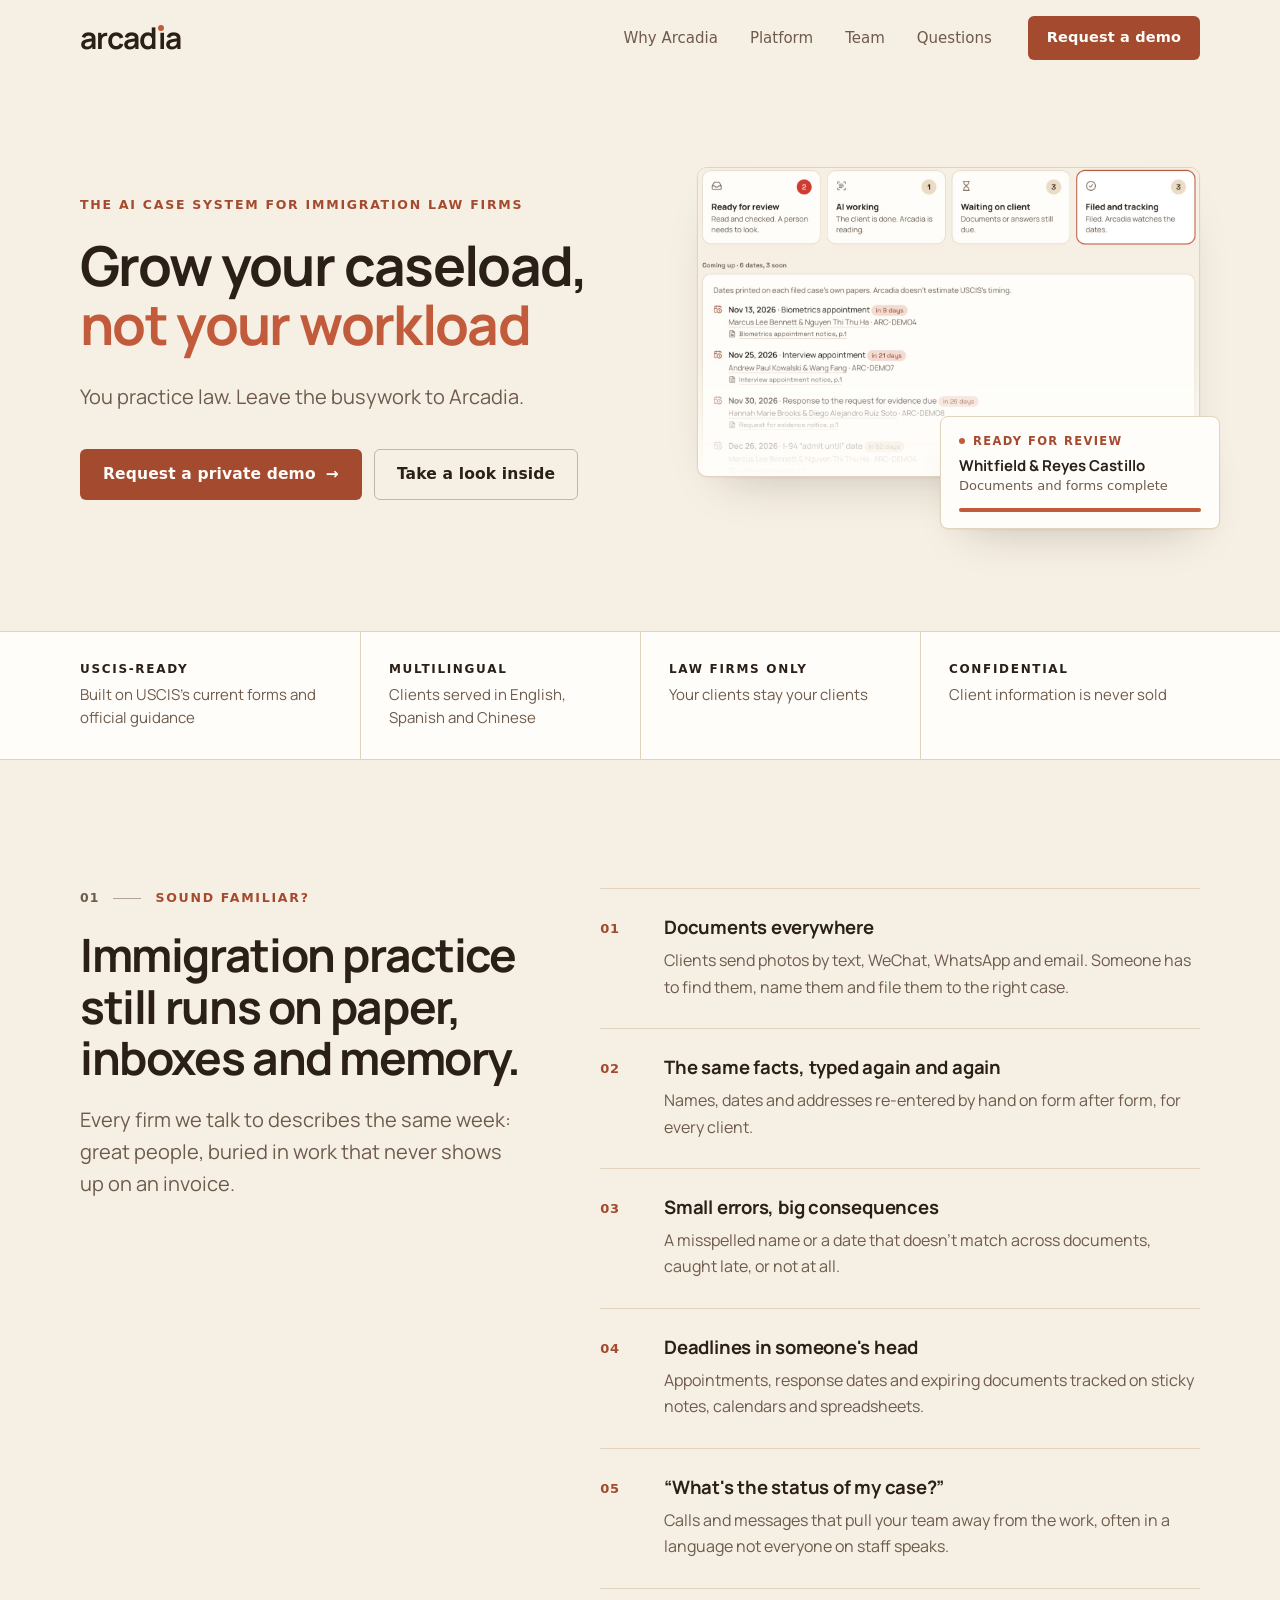
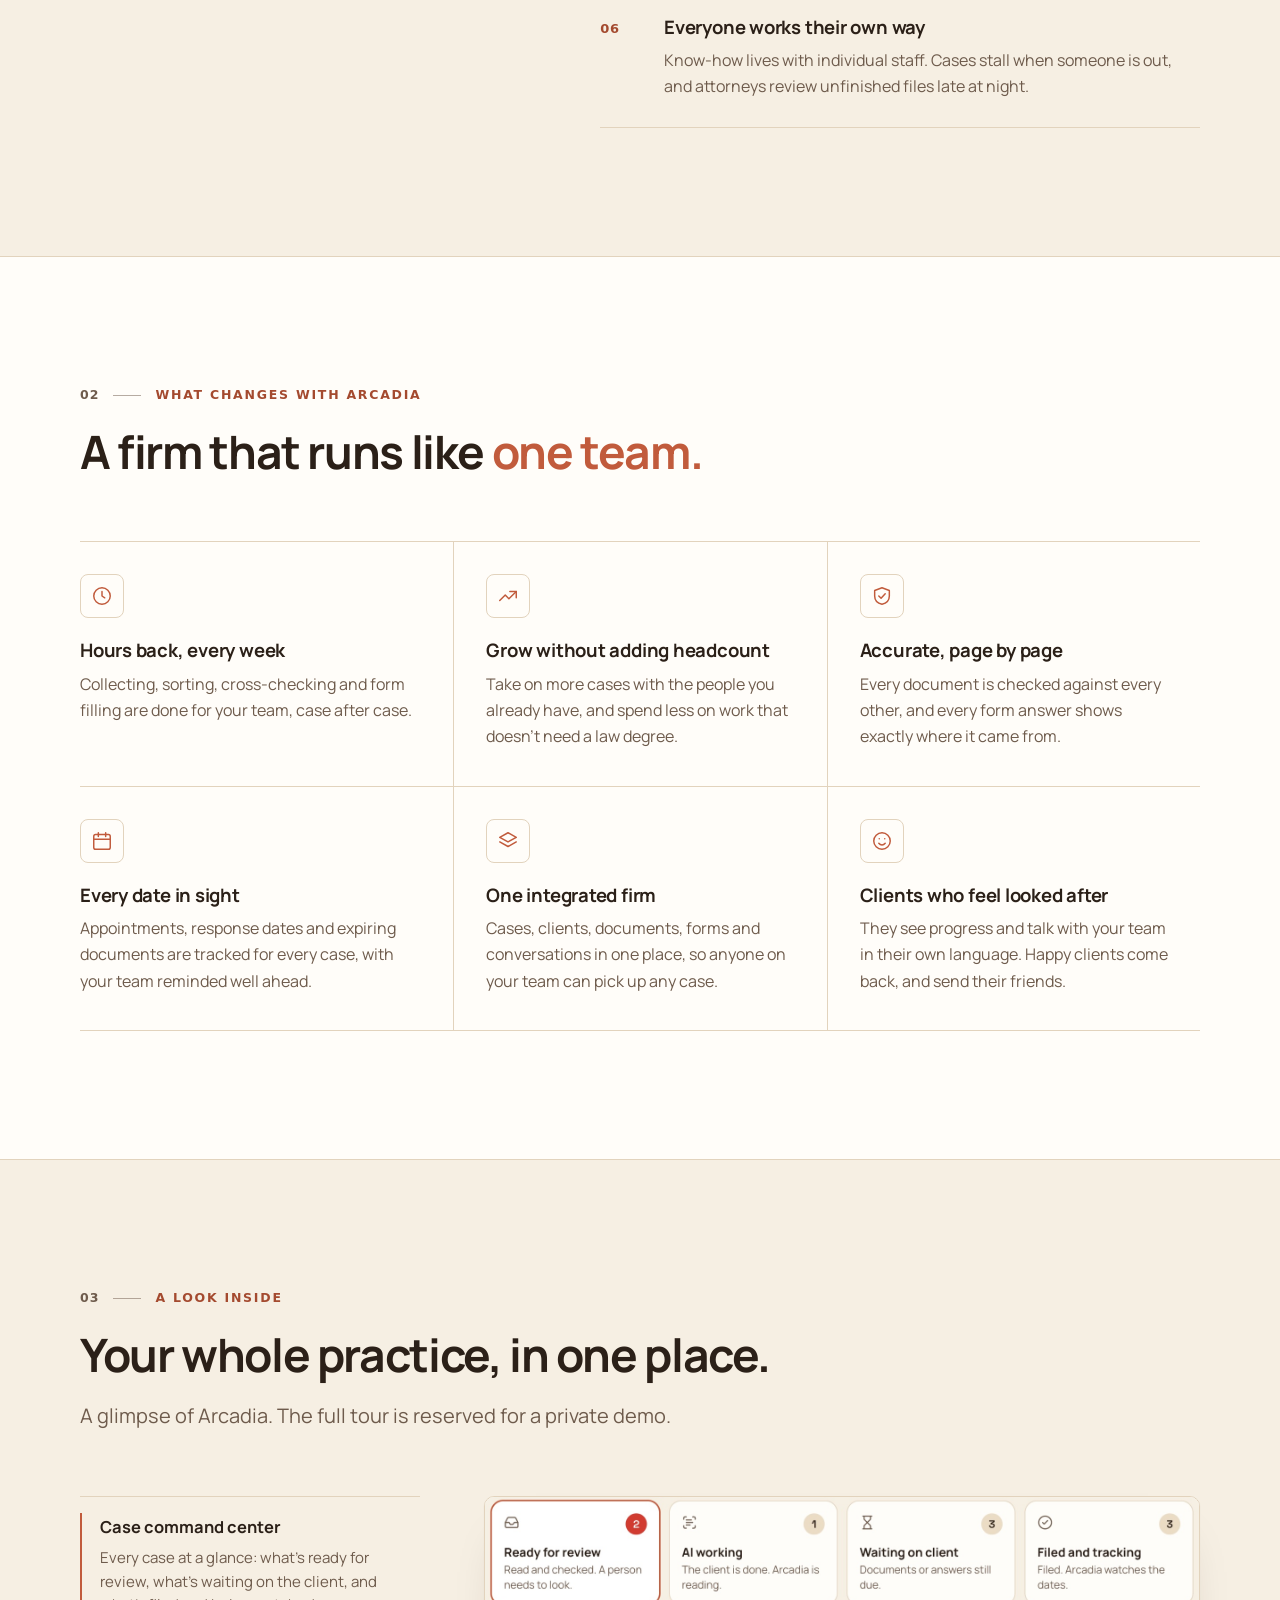
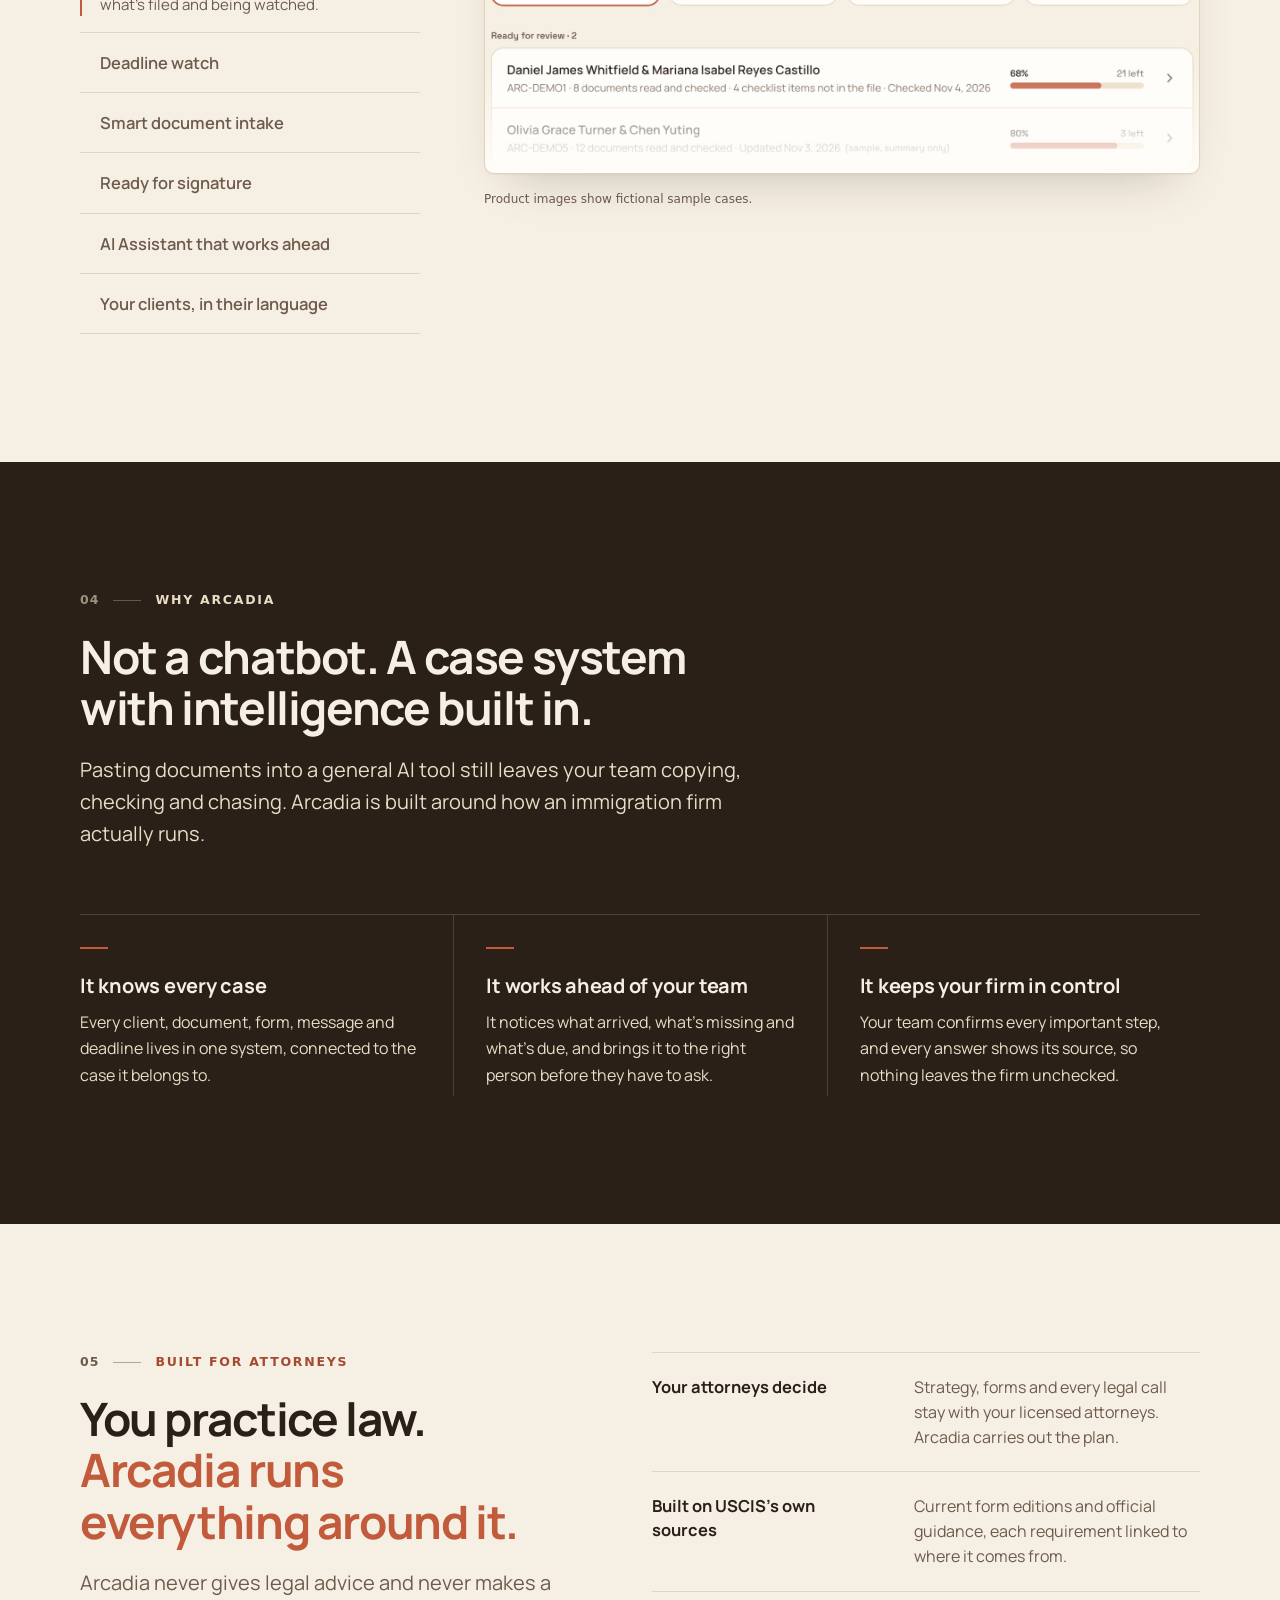
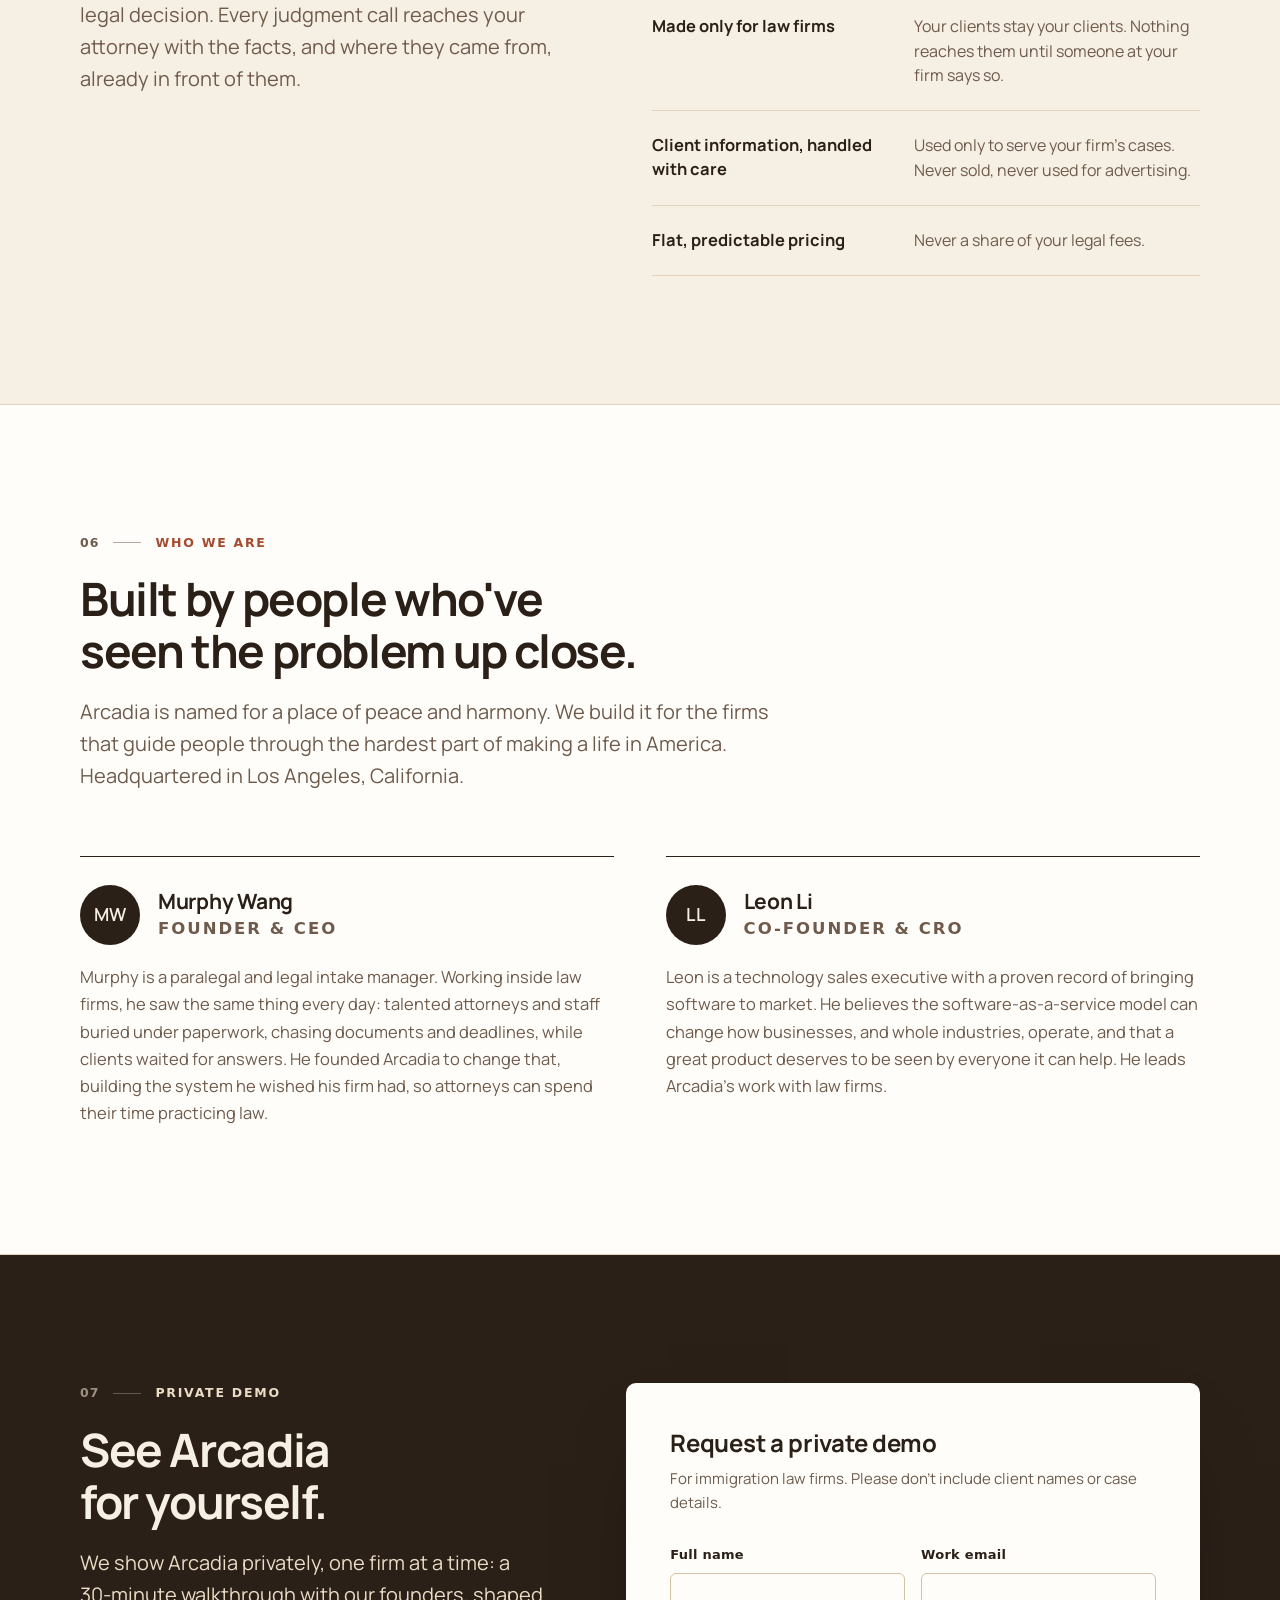
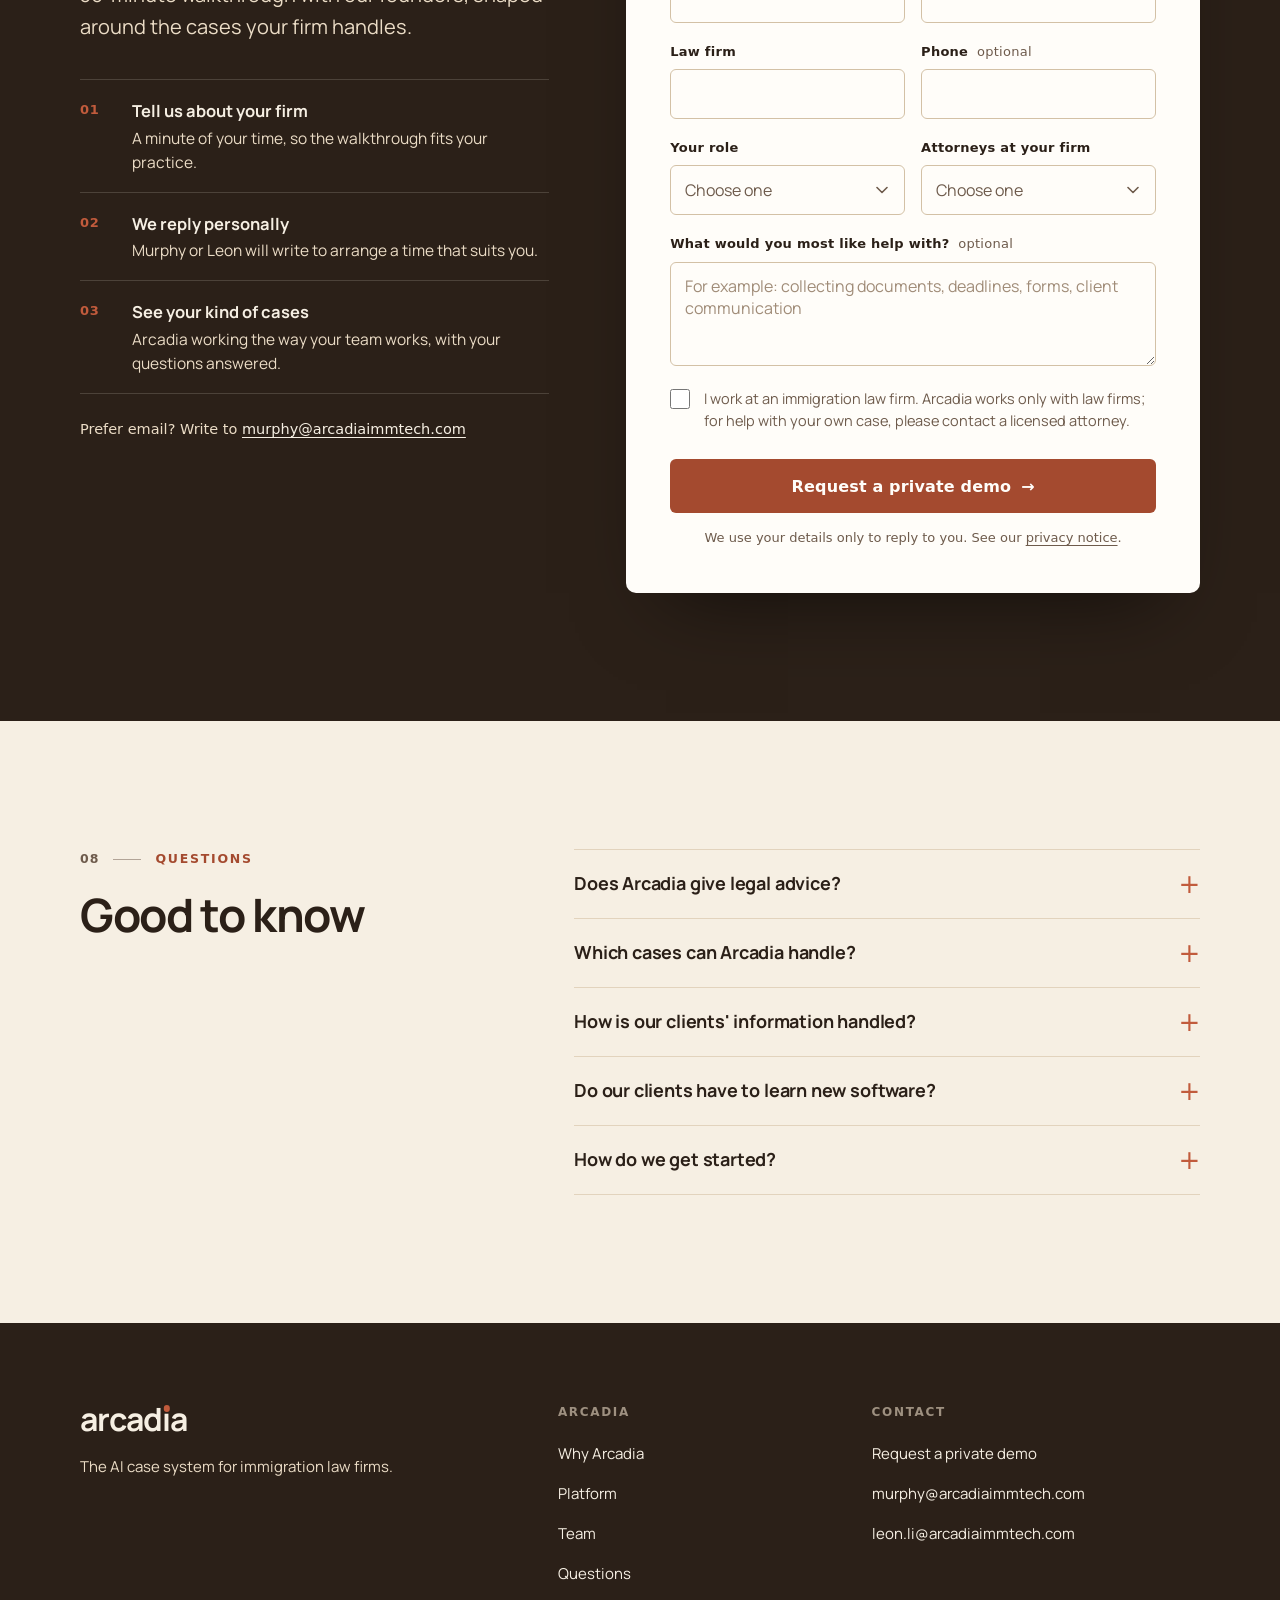
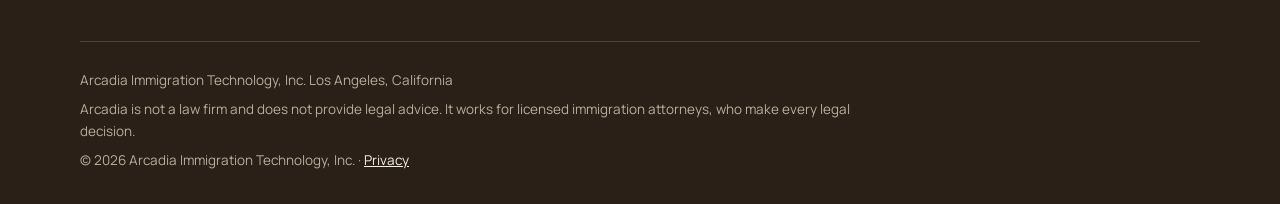
==== commit 1488605f: "New headline: "Grow your caseload, not your workload" The hero now reads "Grow your caseload, not yo" ====
--- a/index.html
+++ b/index.html
@@ -8,7 +8,7 @@
   <meta name="theme-color" content="#f6efe3">
   <meta name="format-detection" content="telephone=no">
   <meta property="og:title" content="Arcadia · The AI case system for immigration law firms">
-  <meta property="og:description" content="Every case, every client, every deadline. One firm.">
+  <meta property="og:description" content="Grow your caseload, not your workload">
   <meta property="og:type" content="website">
   <meta property="og:url" content="https://arcadiaimmtech.com/">
   <meta property="og:image" content="https://arcadiaimmtech.com/assets/og.png">
@@ -45,8 +45,8 @@
       <div class="wrap">
         <div class="hero-copy">
           <p class="eyebrow">The AI case system for immigration law firms</p>
-          <h1>Every case, every client, every deadline. <span class="accent nowrap">One firm.</span></h1>
-          <p class="lede">Arcadia takes the paperwork, follow-ups and cross-checking off your team's desk. Every case keeps moving, every date stays in sight, and your attorneys get back to practicing law.</p>
+          <h1>Grow your caseload, <span class="accent nowrap">not your workload</span></h1>
+          <p class="lede">You practice law. Leave the busywork to Arcadia.</p>
           <div class="hero-actions">
             <a class="btn btn-primary" href="#demo" data-demo>Request a private demo <span class="arrow" aria-hidden="true">→</span></a>
             <a class="btn btn-quiet" href="#inside">Take a look inside</a>
@@ -266,7 +266,7 @@
                 <p class="role">Founder &amp; CEO</p>
               </div>
             </header>
-            <p>Murphy is a seasoned paralegal and legal intake manager. Working inside law firms, he saw the same thing every day: talented attorneys and staff buried under paperwork, chasing documents and deadlines, while clients waited for answers. He founded Arcadia to change that, building the system he wished his firm had, so attorneys can spend their time practicing law.</p>
+            <p>Murphy is a paralegal and legal intake manager. Working inside law firms, he saw the same thing every day: talented attorneys and staff buried under paperwork, chasing documents and deadlines, while clients waited for answers. He founded Arcadia to change that, building the system he wished his firm had, so attorneys can spend their time practicing law.</p>
           </article>
           <article class="person reveal">
             <header>
--- a/assets/styles.css
+++ b/assets/styles.css
@@ -474,9 +474,18 @@
 
 .hero .wrap {
   display: grid;
-  grid-template-columns: 1fr 1.08fr;
+  grid-template-columns: 1.1fr 1fr;
   gap: clamp(32px, 5vw, 72px);
   align-items: center;
+}
+
+/* The headline's second half always starts its own line. */
+.hero h1 {
+  font-size: clamp(38px, 4.6vw, 55px);
+}
+
+.hero h1 .accent {
+  display: block;
 }
 
 .hero .lede {
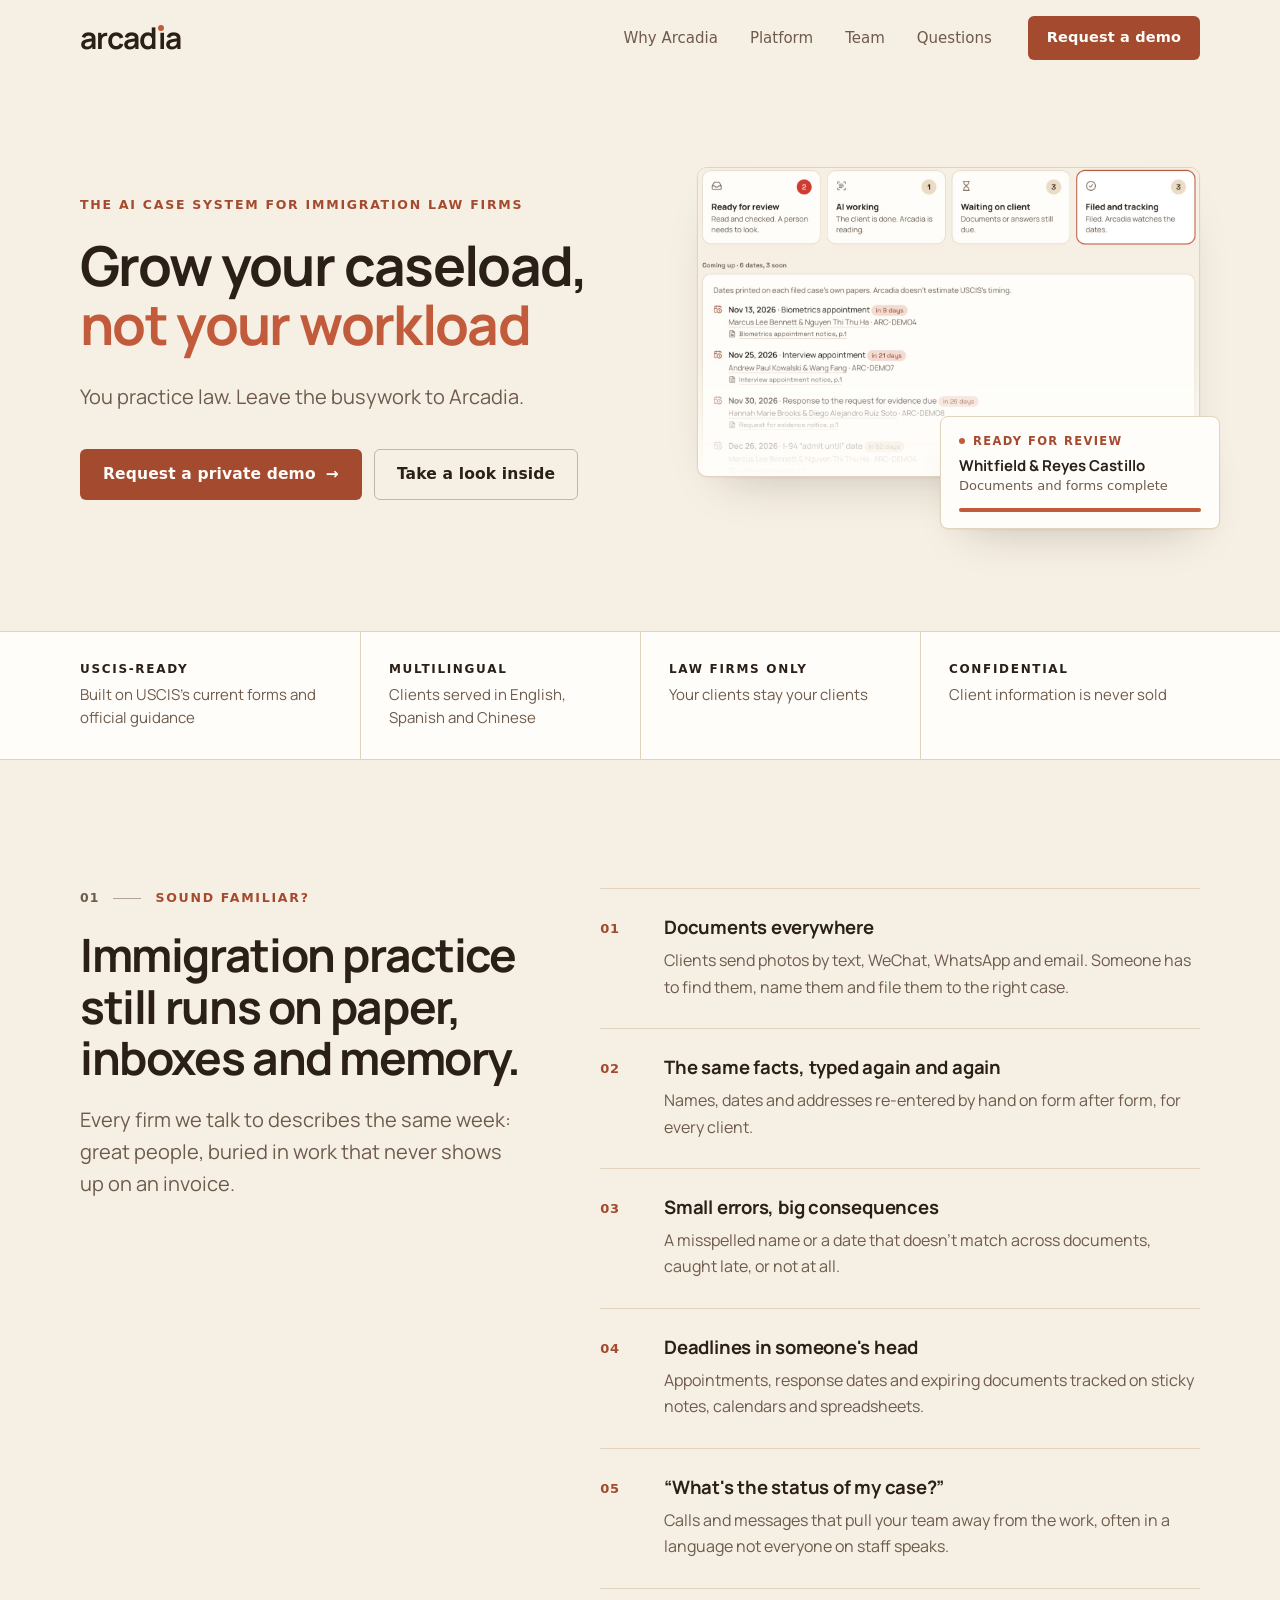
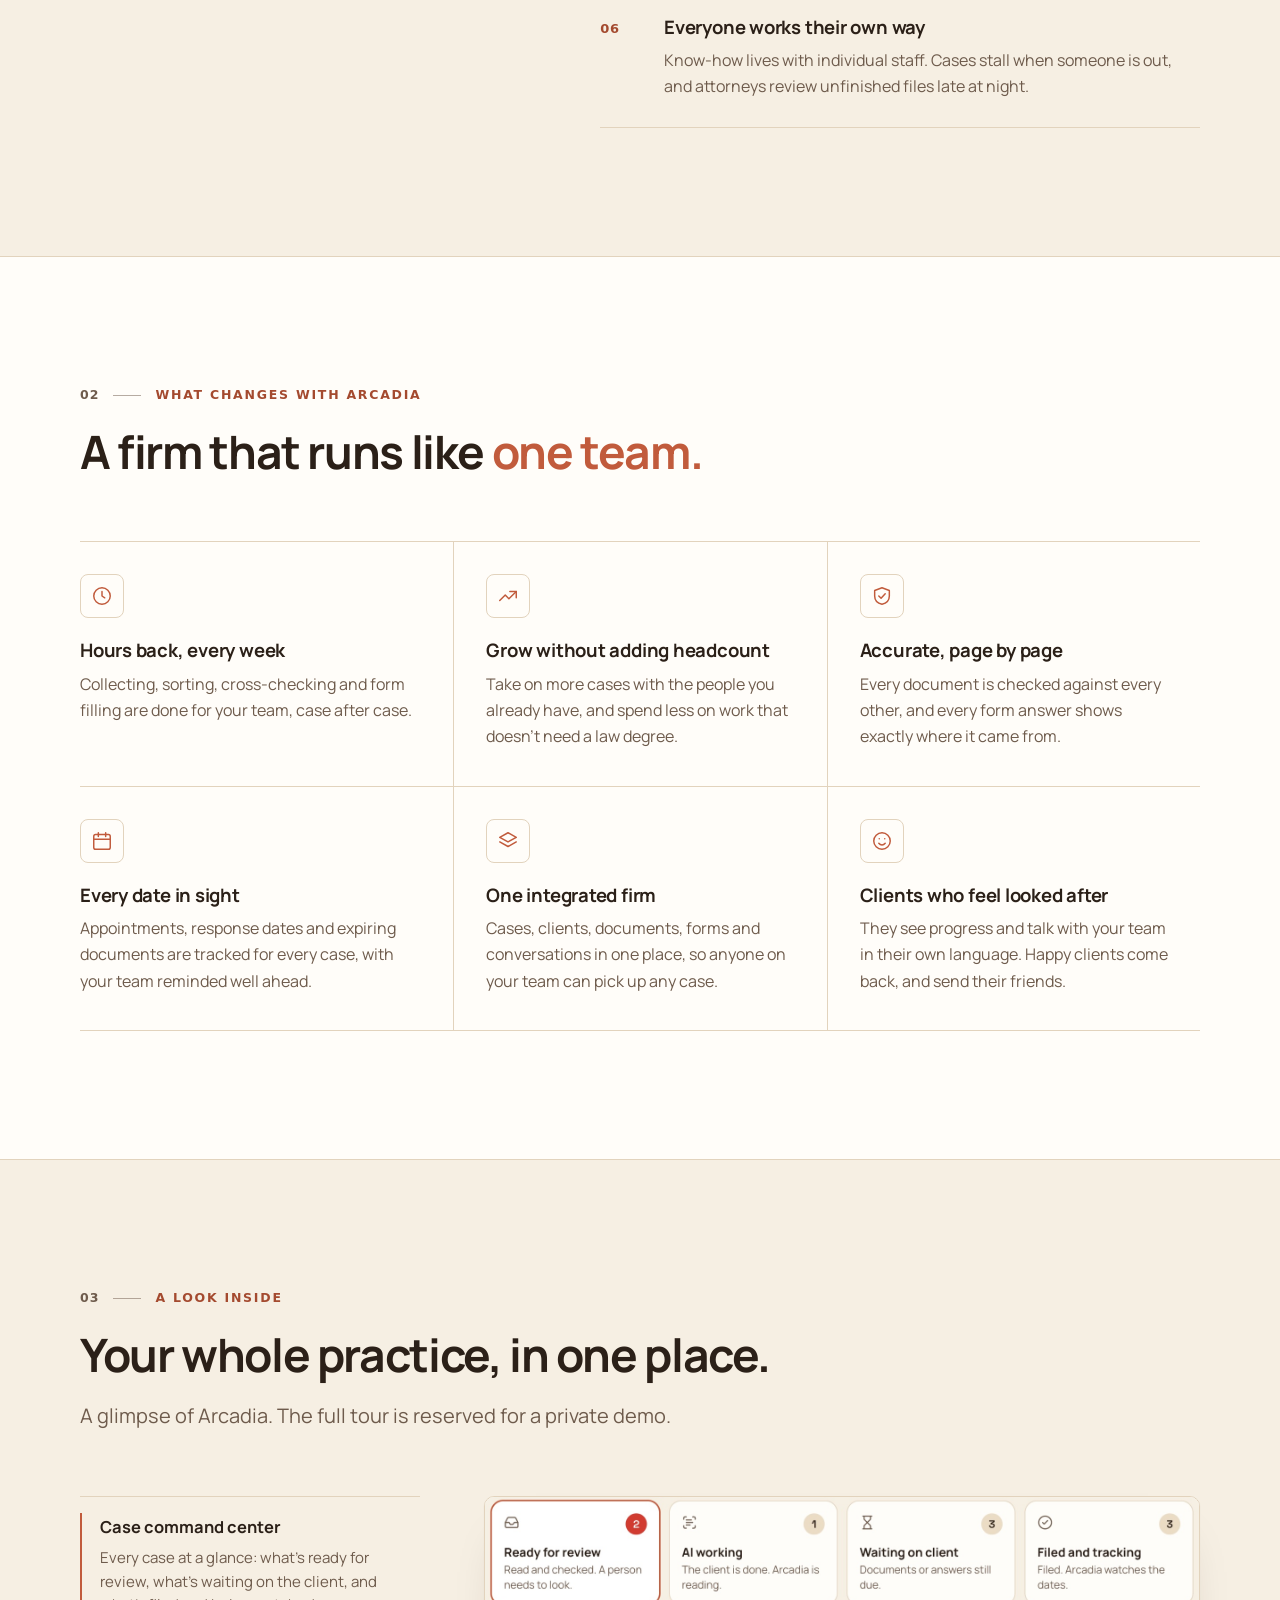
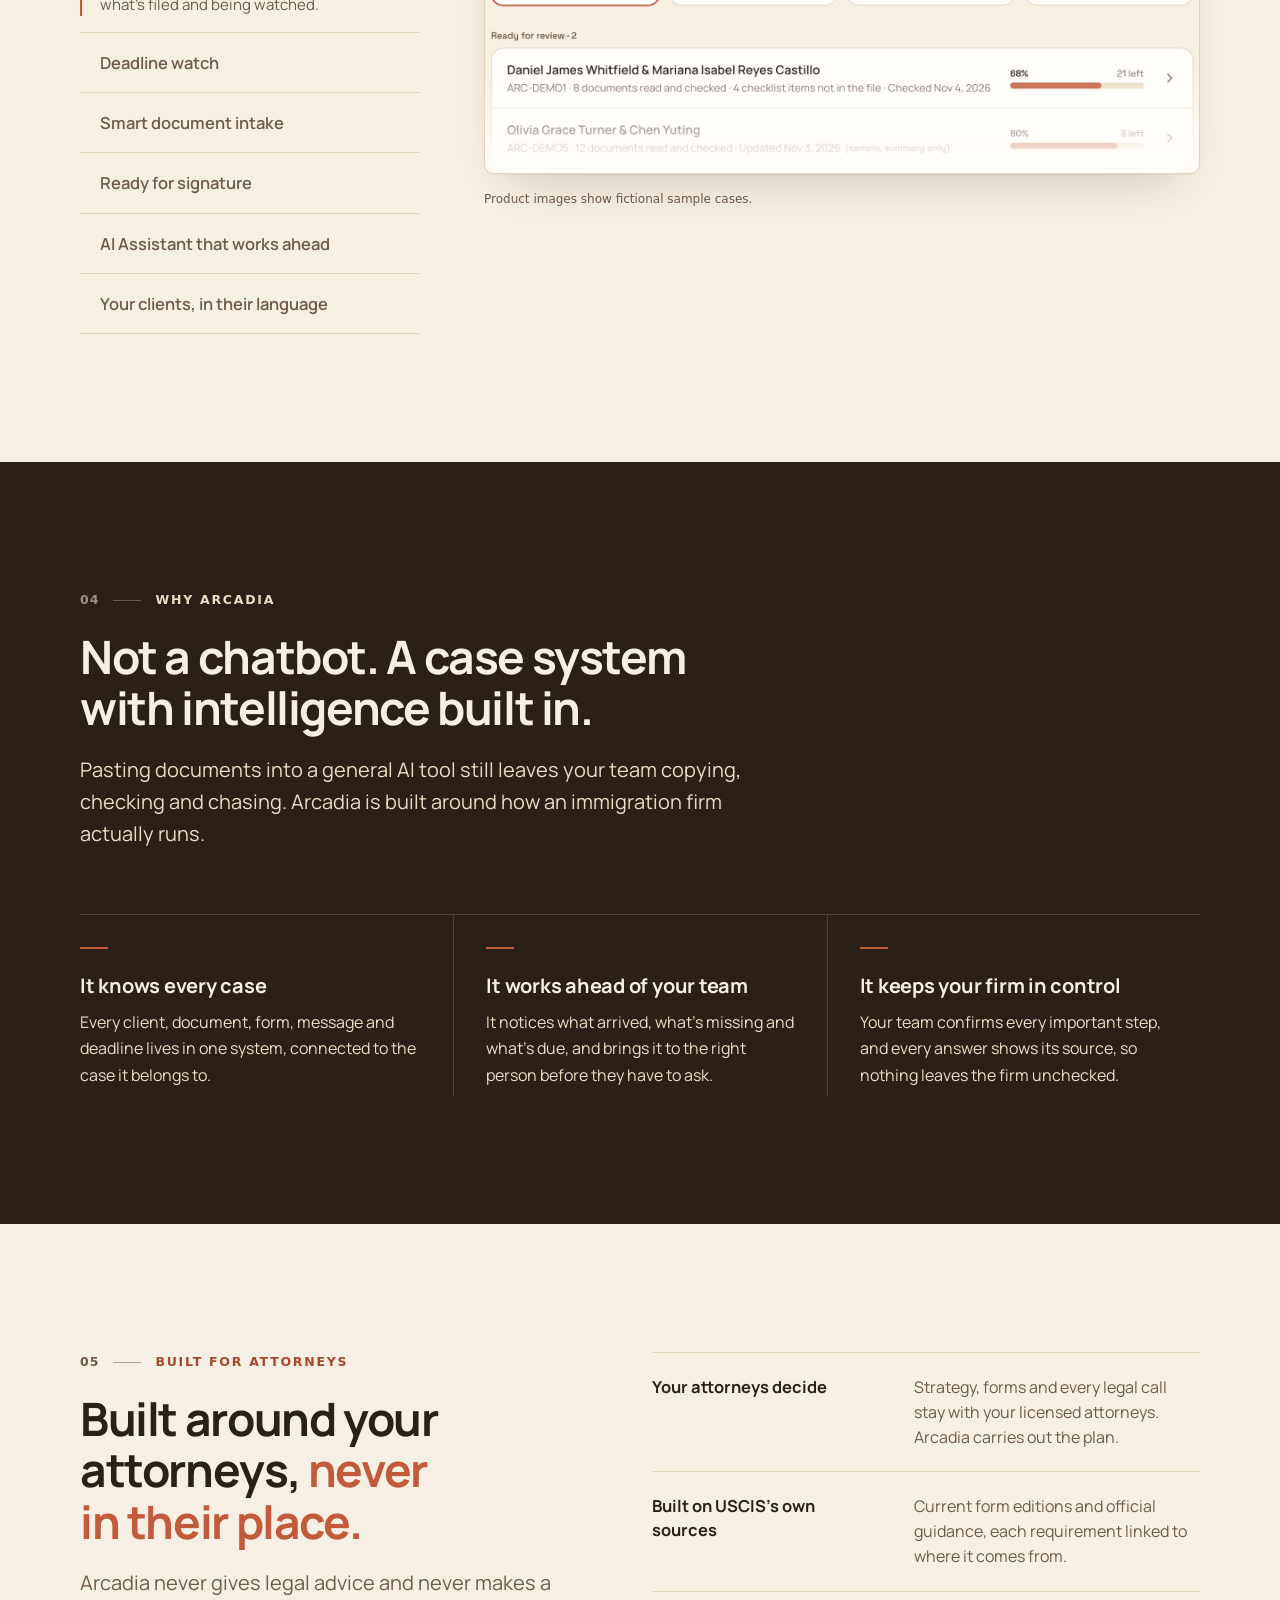
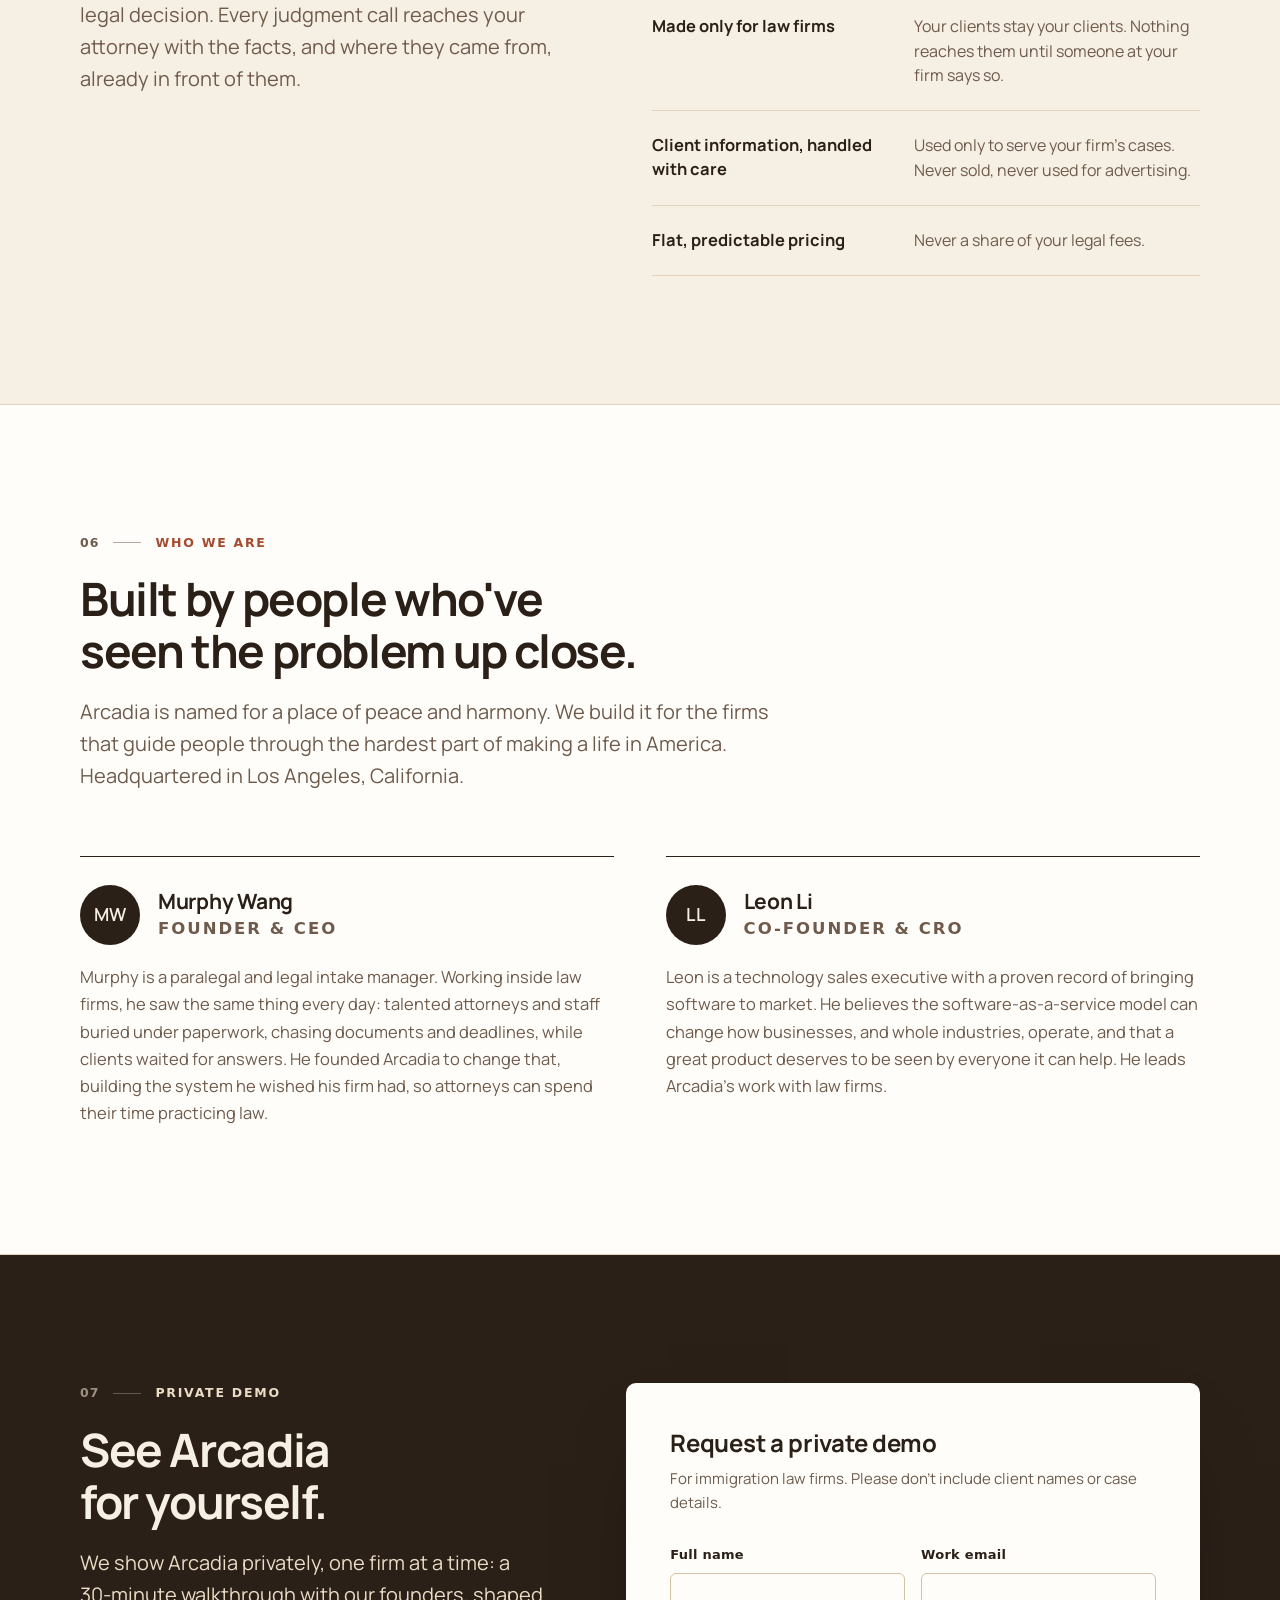
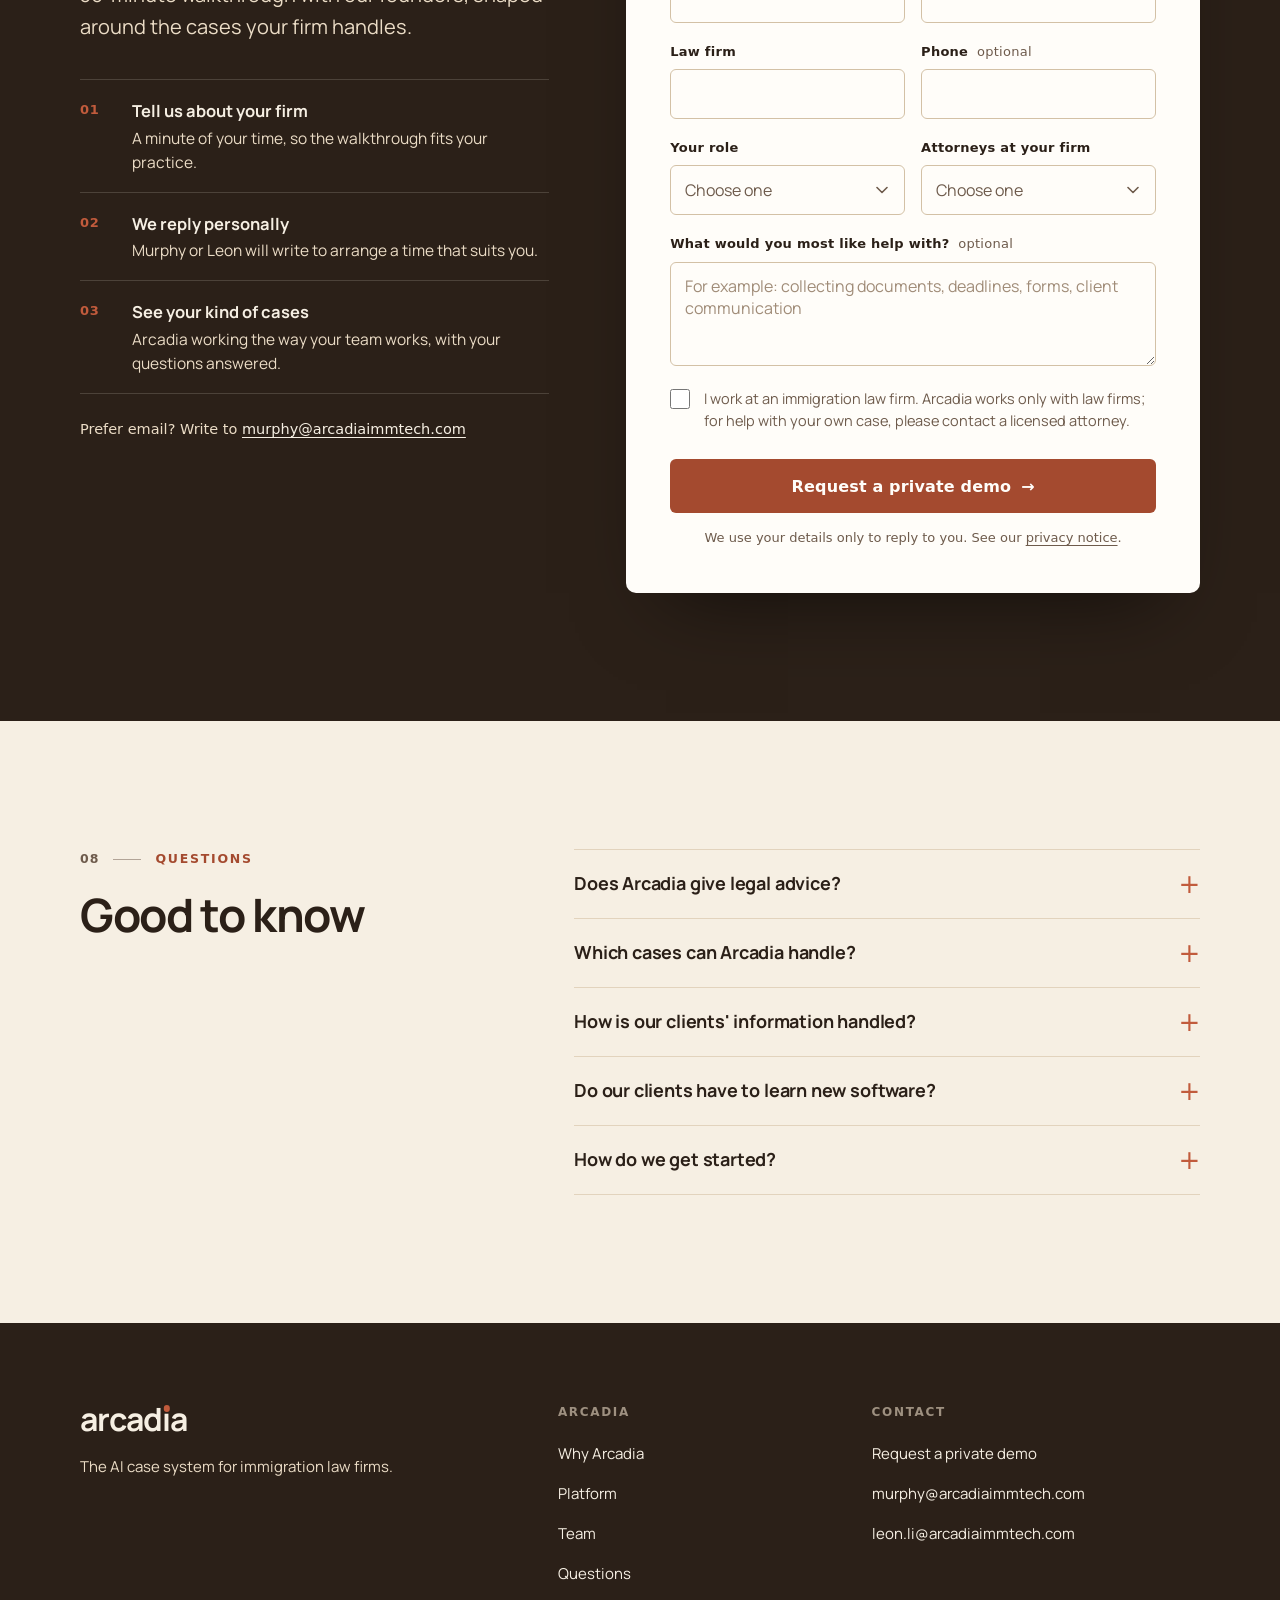
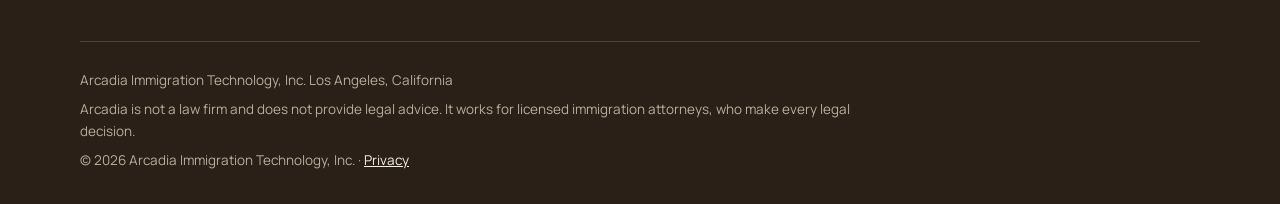
==== commit 71b9c2e5: "Attorneys section heading: "Built around your attorneys, never in their place." Replaces "You practi" ====
--- a/index.html
+++ b/index.html
@@ -236,7 +236,7 @@
       <div class="wrap counsel">
         <div class="reveal">
           <p class="eyebrow"><span class="idx">05</span>Built for attorneys</p>
-          <h2 id="counsel-title">You practice law. <span class="accent">Arcadia runs everything around it.</span></h2>
+          <h2 id="counsel-title">Built around your attorneys, <span class="accent">never in their place.</span></h2>
           <p class="lede">Arcadia never gives legal advice and never makes a legal decision. Every judgment call reaches your attorney with the facts, and where they came from, already in front of them.</p>
         </div>
         <ul class="promises">
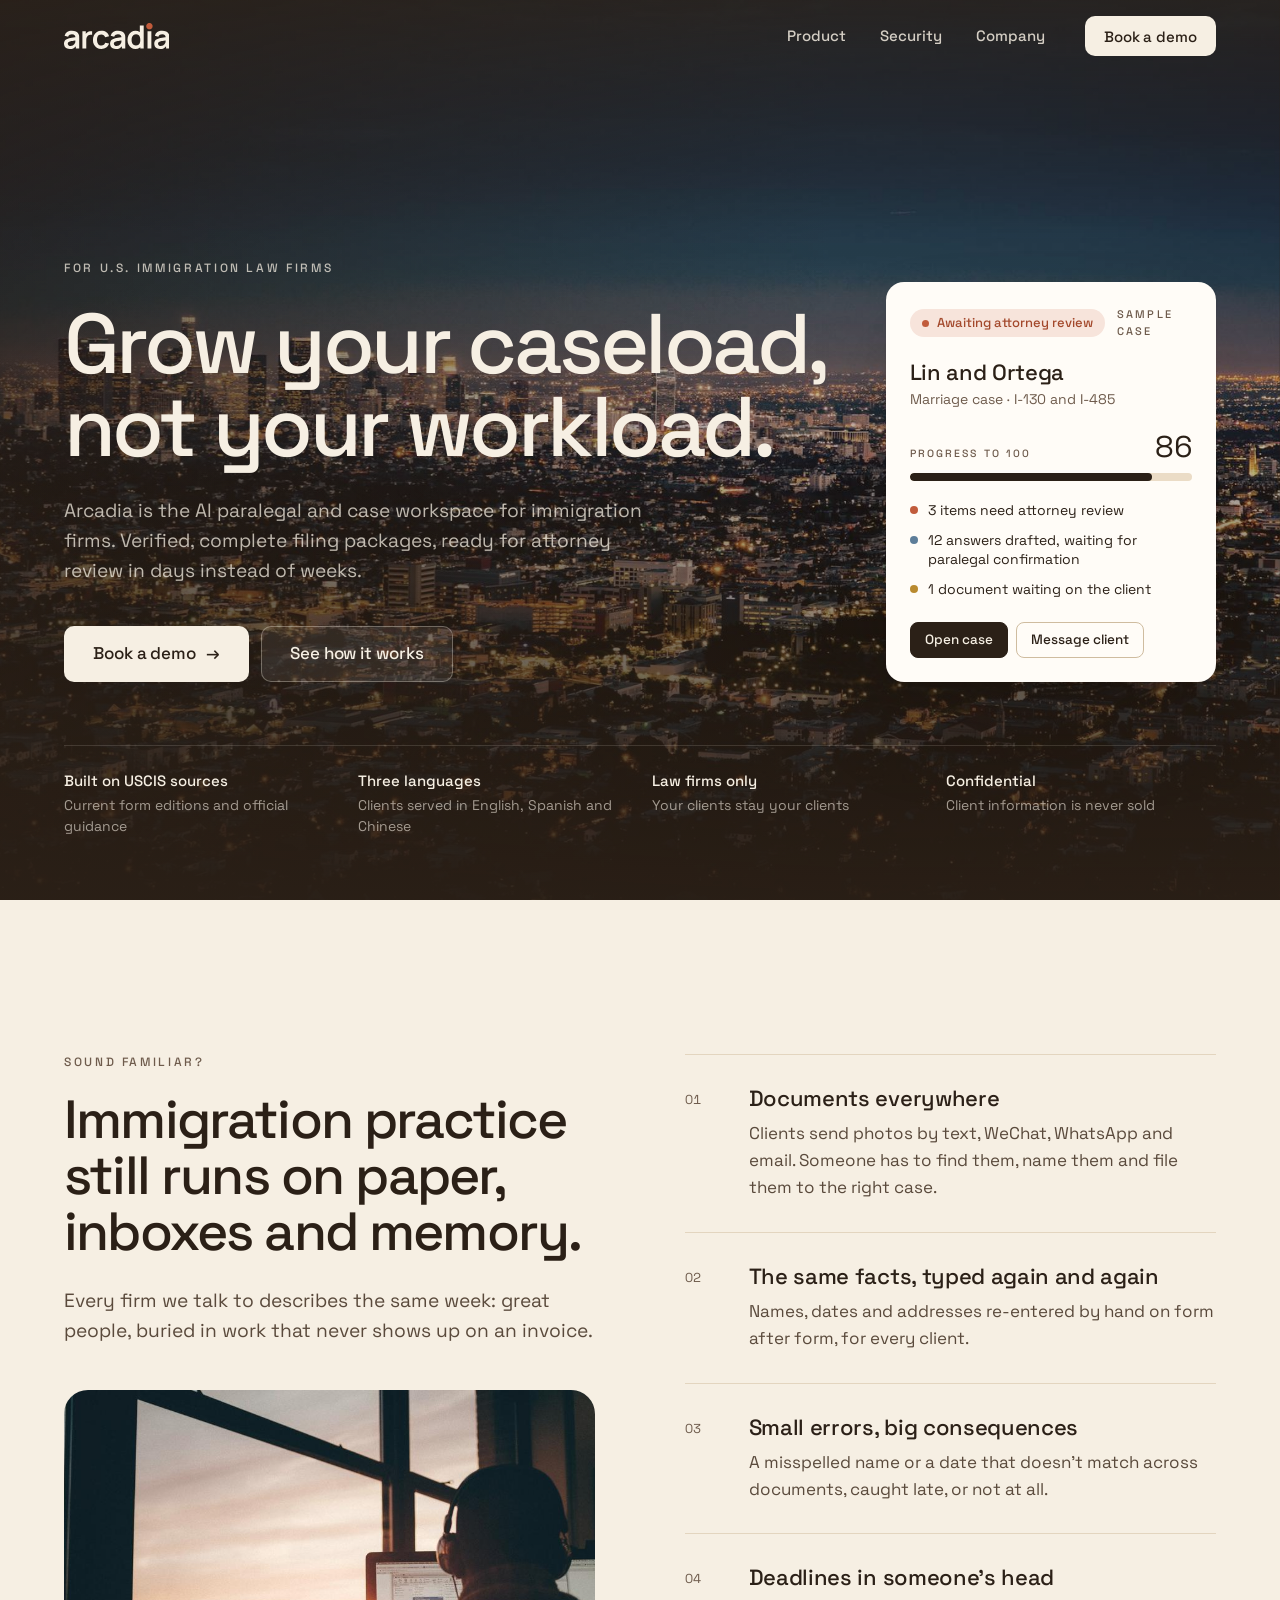
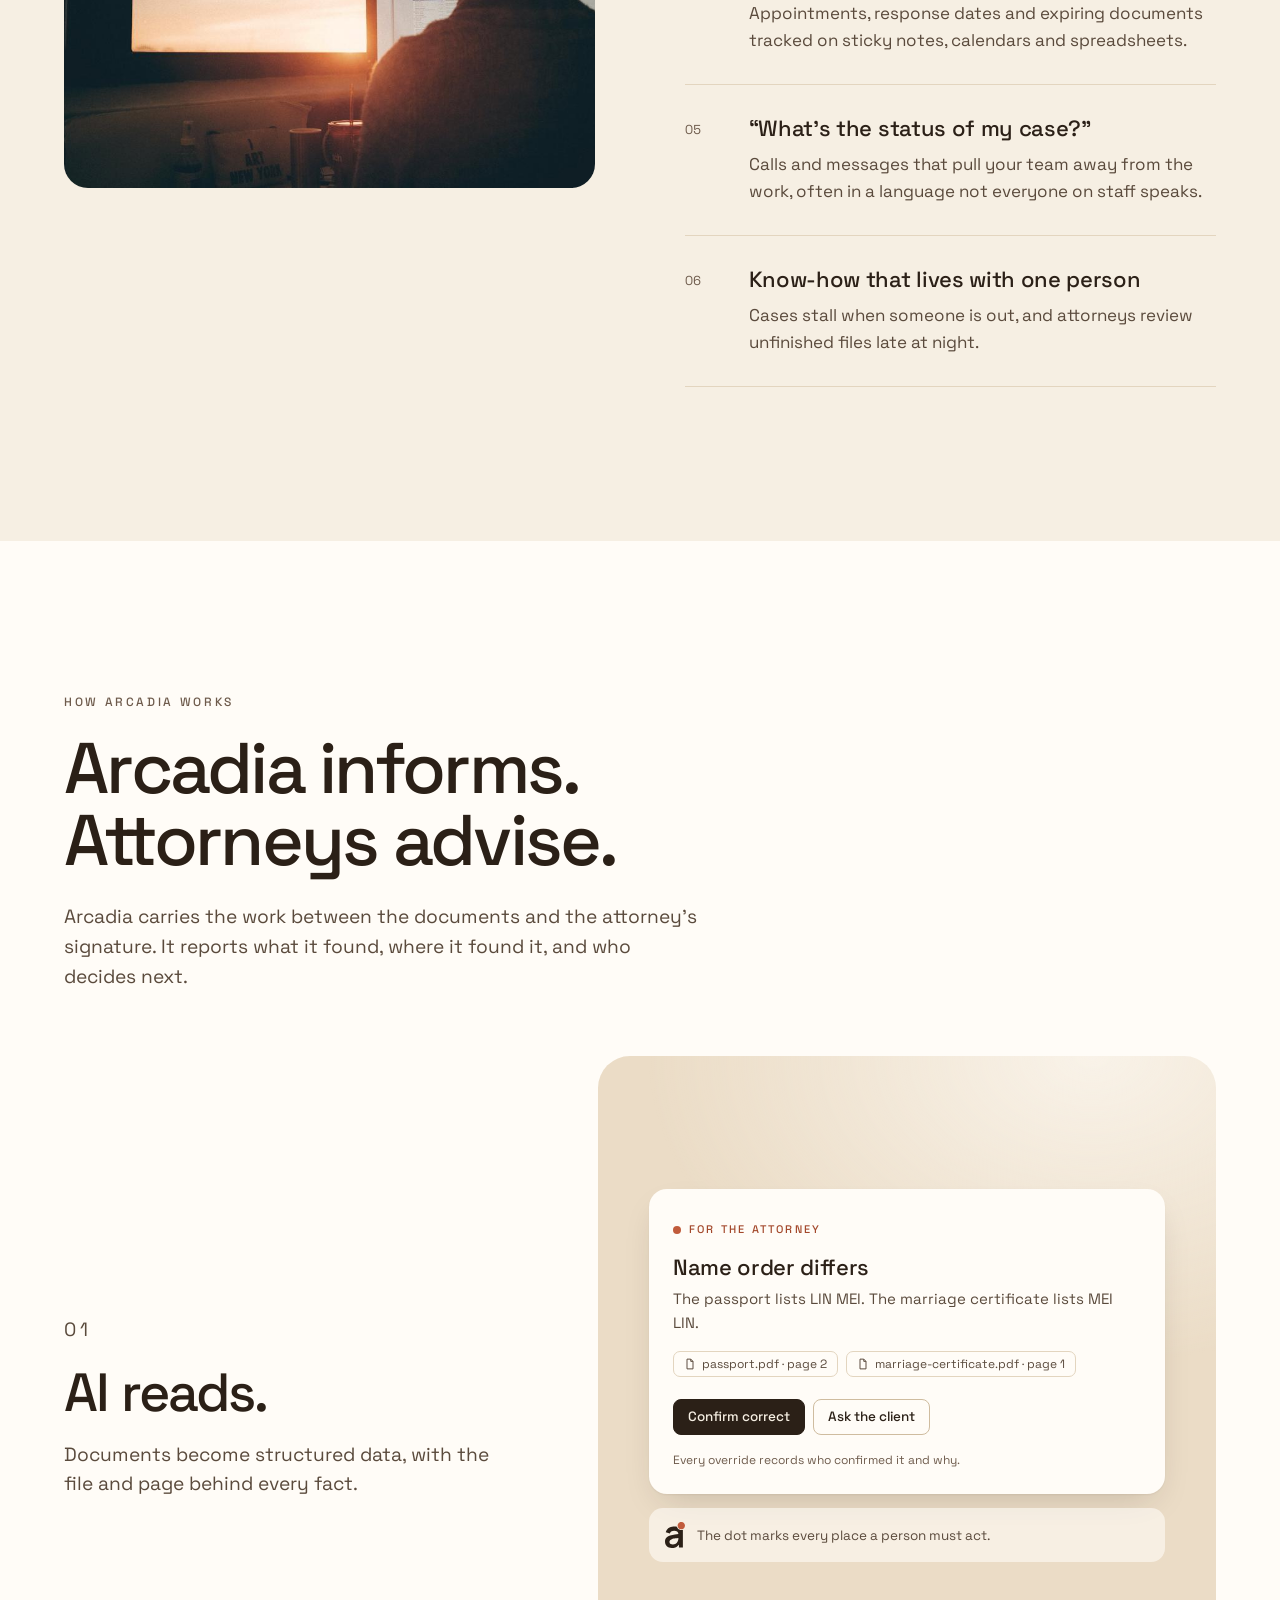
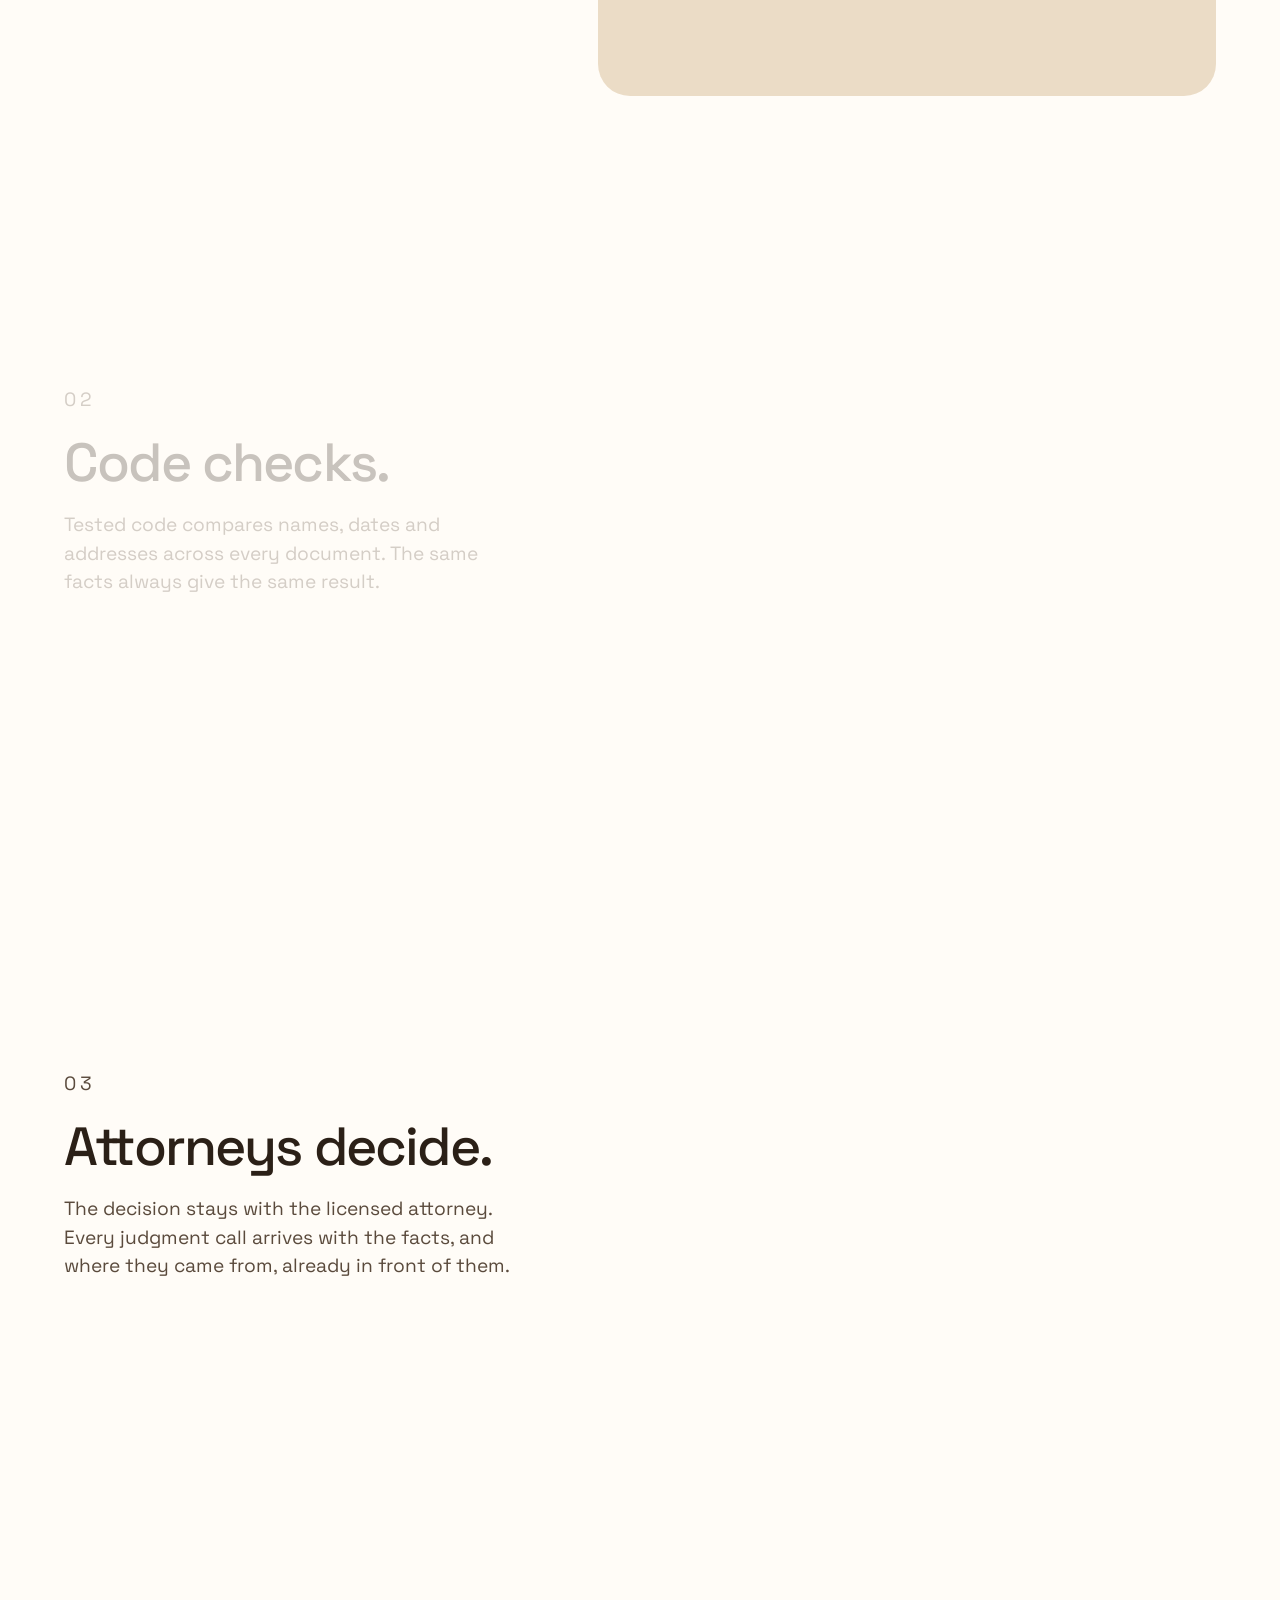
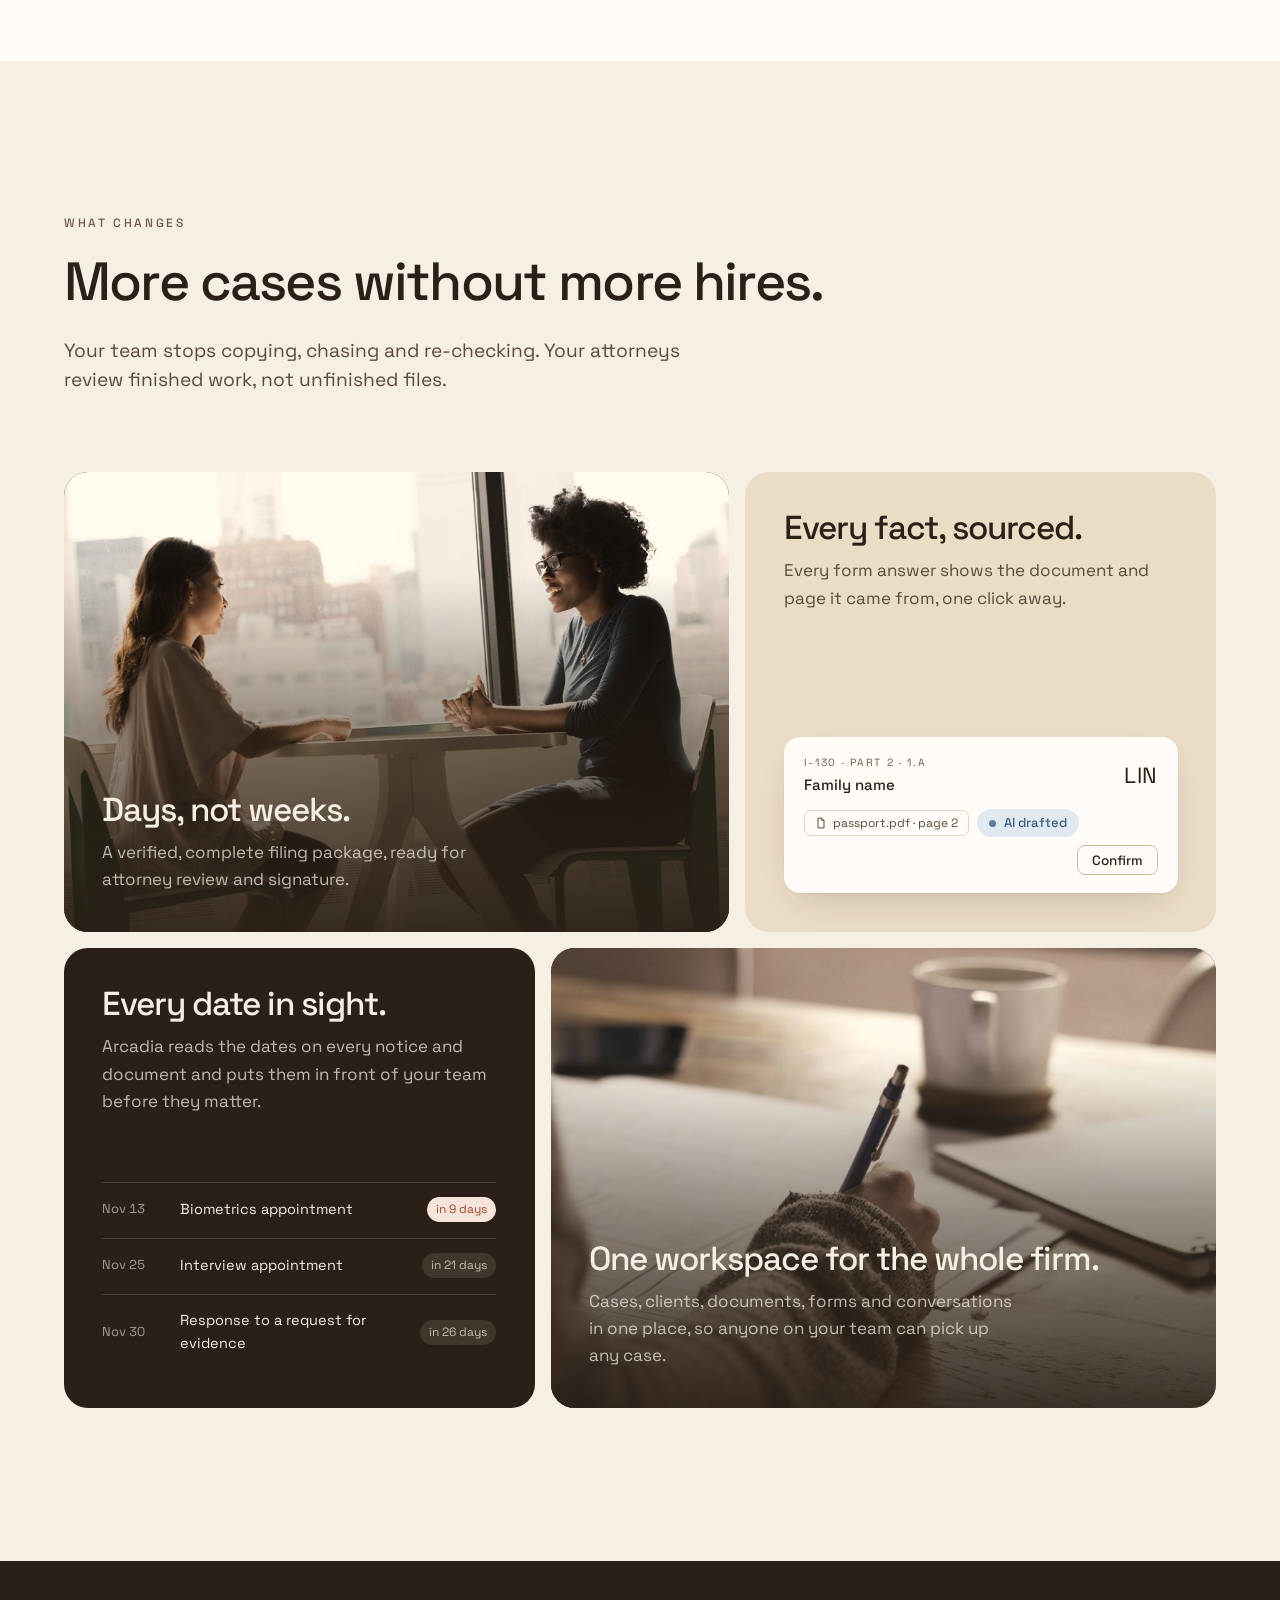
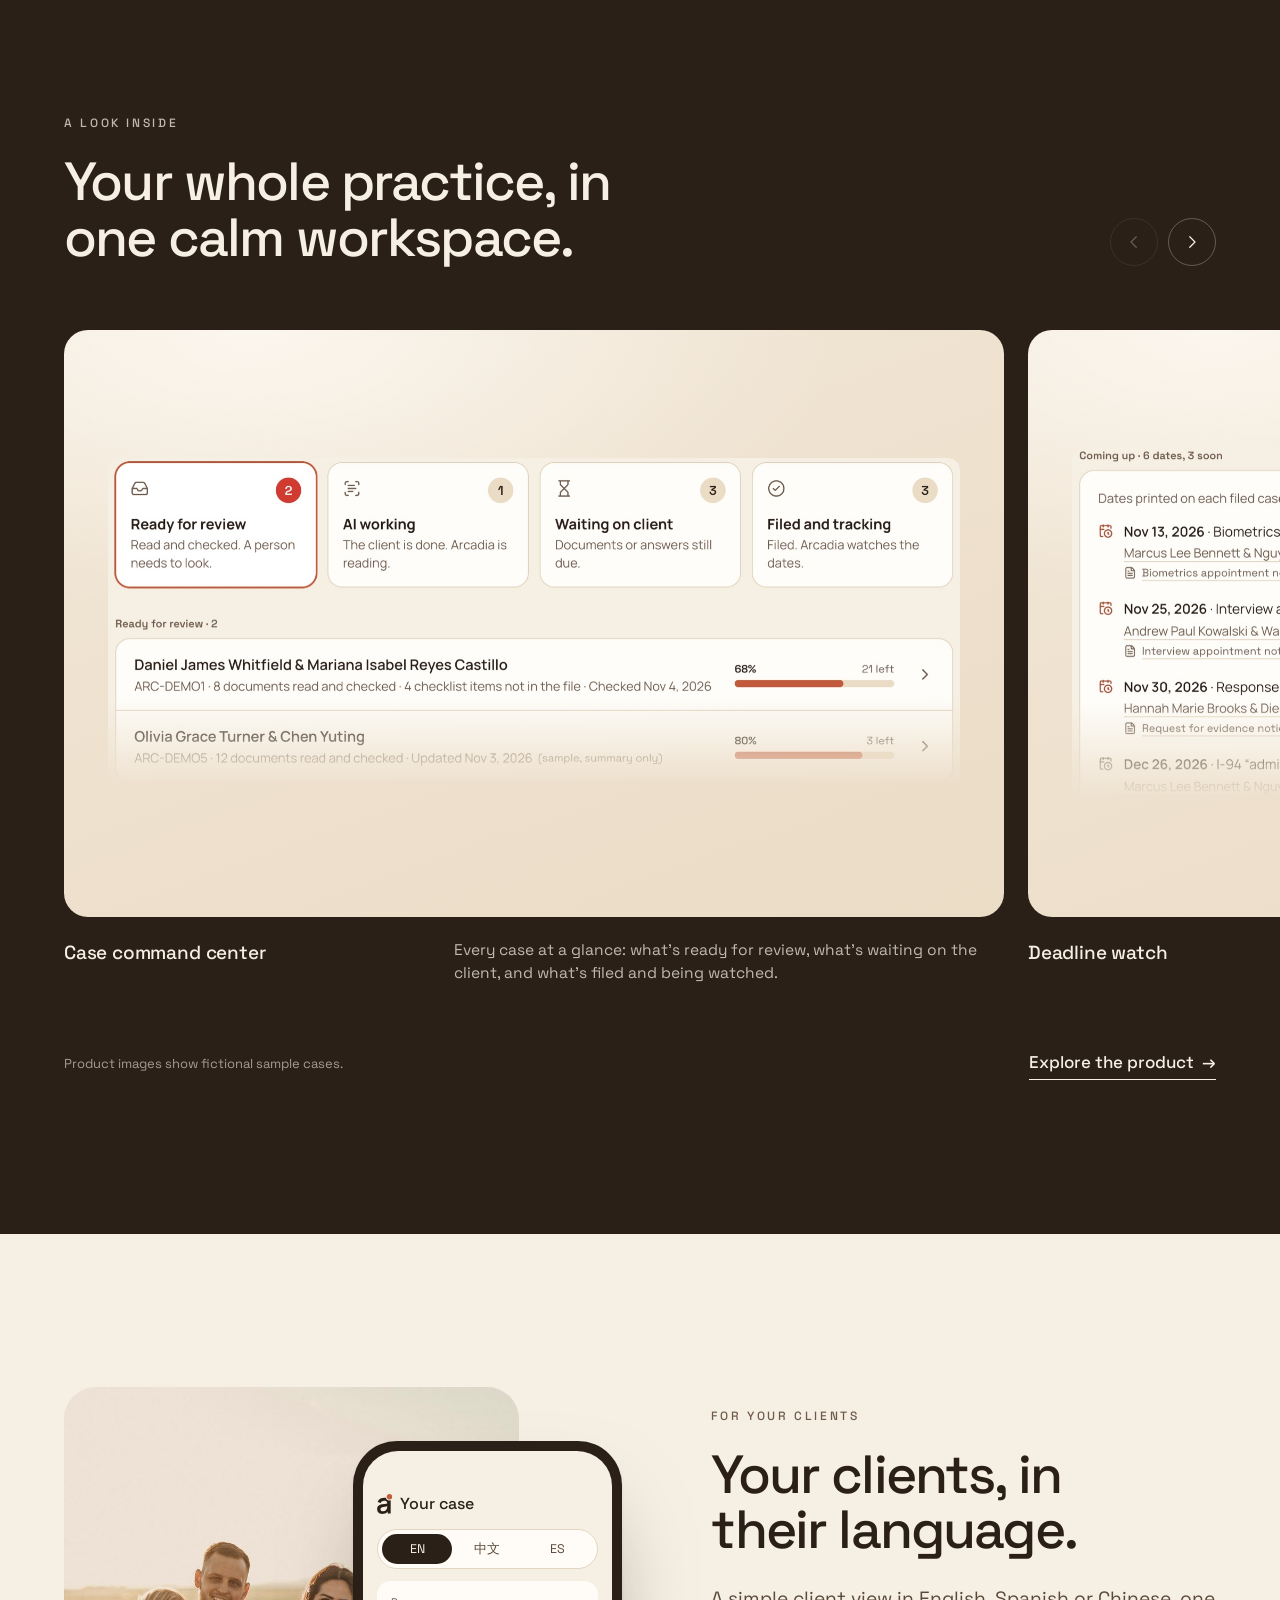
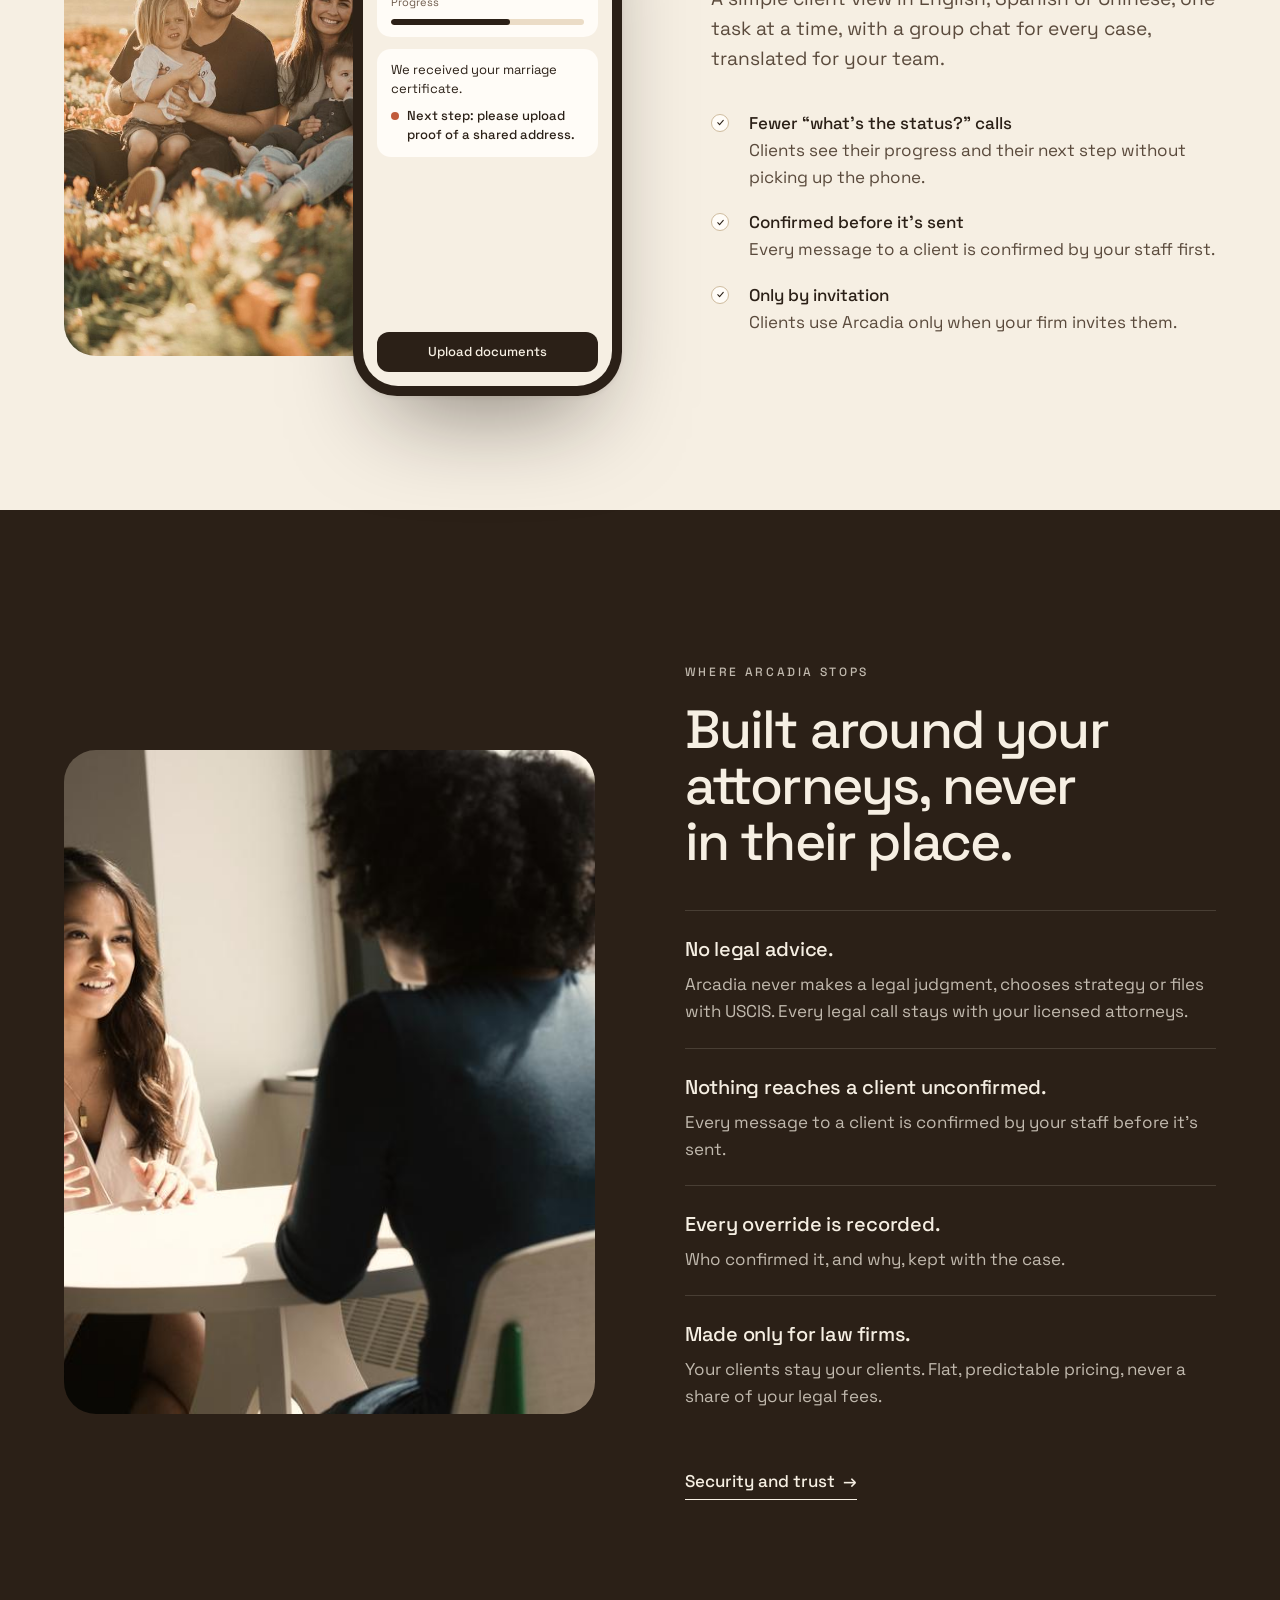
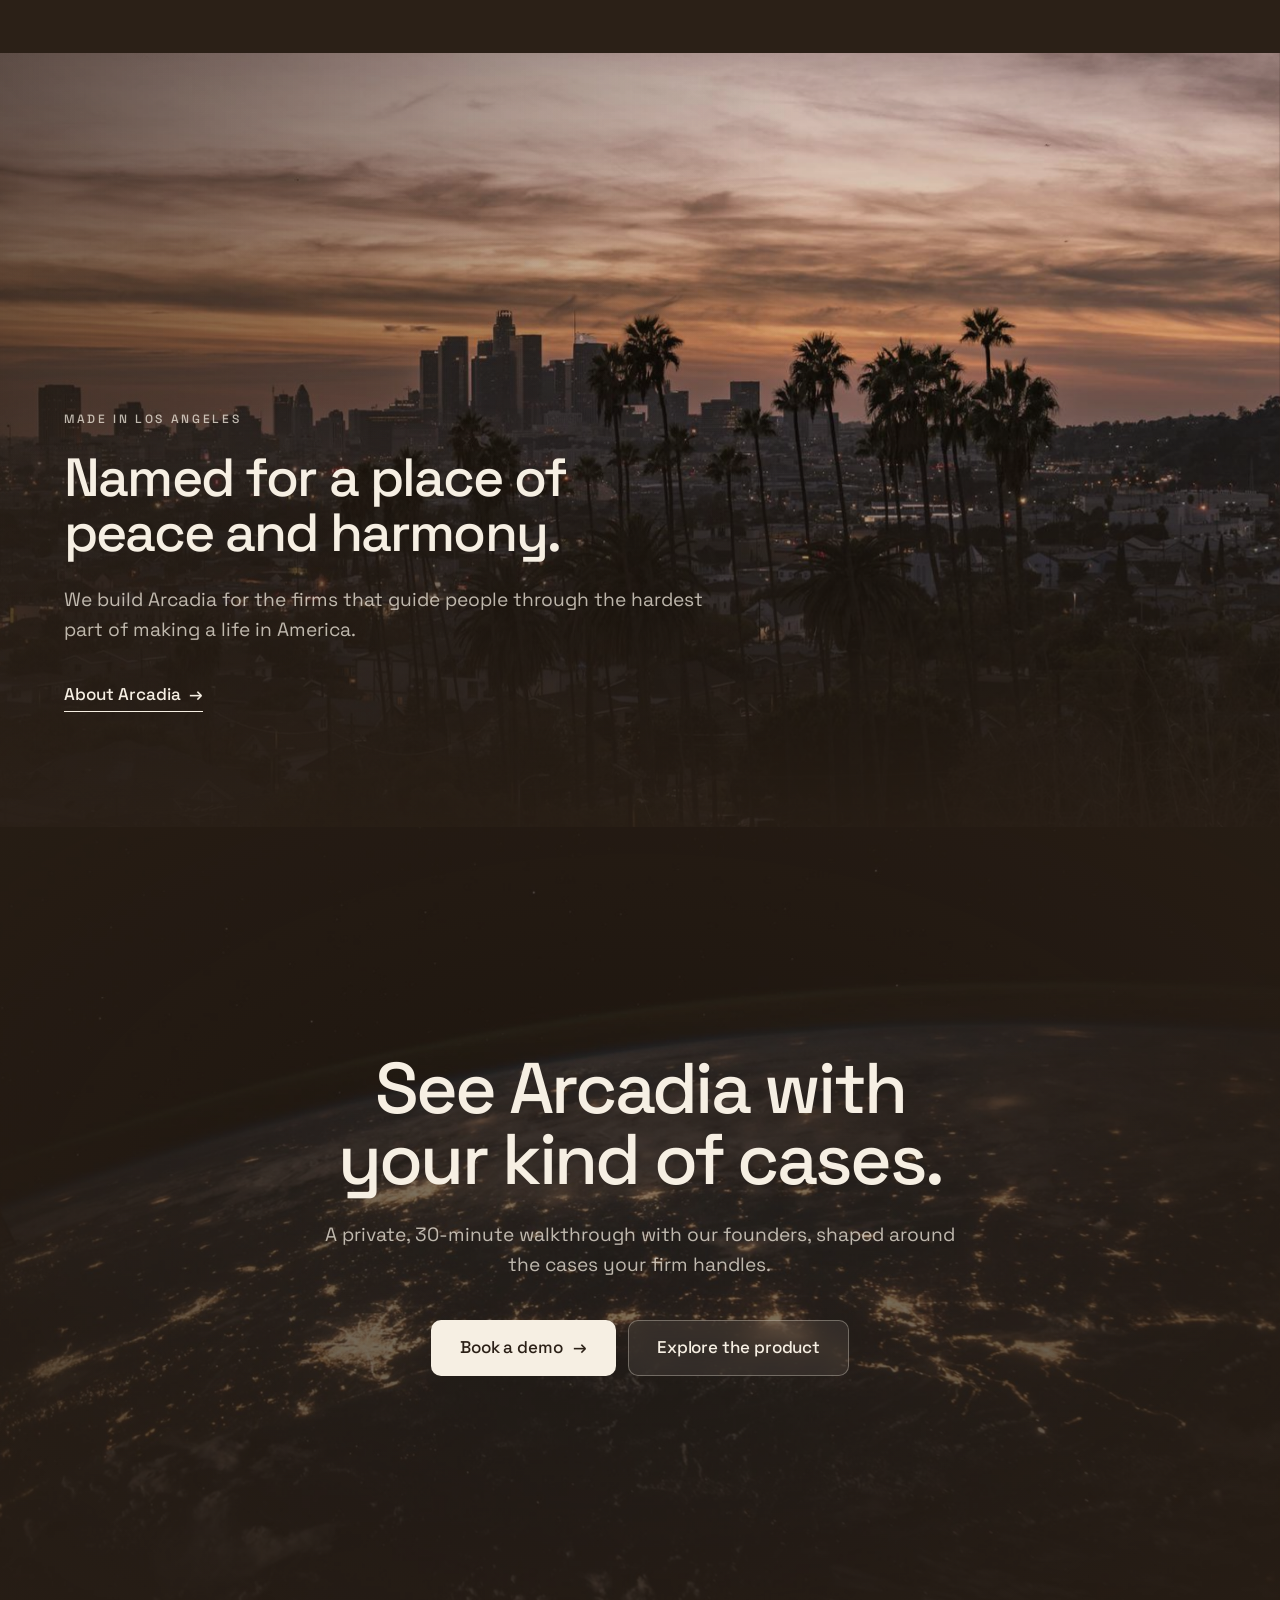
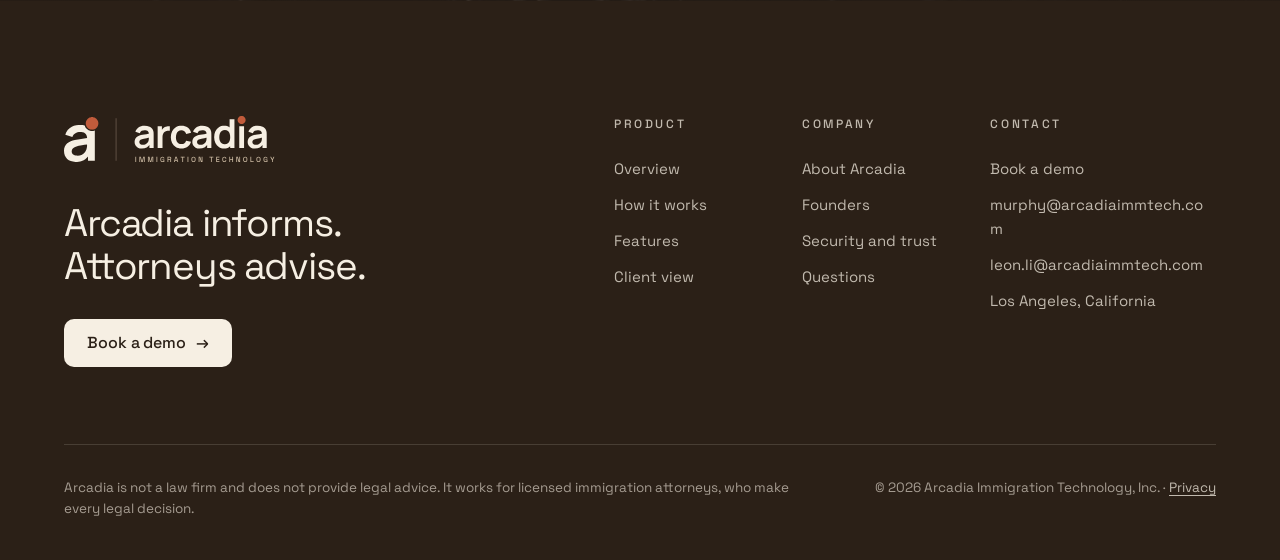
==== commit 9bdd3291: "Redesign the website with the new brand identity: a calm, cinematic, multi-page site The logo, monog" ====
--- a/index.html
+++ b/index.html
@@ -2,35 +2,37 @@
 <html lang="en" class="no-js">
 <head>
   <meta charset="utf-8">
+  <title>Arcadia · The AI case workspace for immigration law firms</title>
+  <meta name="description" content="Arcadia is the AI paralegal and case workspace for U.S. immigration law firms: verified, sourced filing packages, ready for attorney review in days, not weeks.">
   <meta name="viewport" content="width=device-width, initial-scale=1, viewport-fit=cover">
-  <title>Arcadia · The AI case system for immigration law firms</title>
-  <meta name="description" content="Arcadia brings every case, client, document and deadline into one intelligent system, so your immigration firm works as one team and your attorneys get back to practicing law.">
-  <meta name="theme-color" content="#f6efe3">
+  <meta name="theme-color" content="#2b2017">
   <meta name="format-detection" content="telephone=no">
-  <meta property="og:title" content="Arcadia · The AI case system for immigration law firms">
-  <meta property="og:description" content="Grow your caseload, not your workload">
+  <link rel="icon" href="assets/favicon.png" type="image/png" sizes="64x64">
+  <link rel="icon" href="assets/favicon.svg" type="image/svg+xml">
+  <link rel="apple-touch-icon" href="assets/apple-touch-icon.png">
+  <link rel="preload" href="assets/fonts/SpaceGrotesk-Variable.woff2" as="font" type="font/woff2" crossorigin>
+  <link rel="stylesheet" href="assets/styles.css">
+  <script>document.documentElement.className = "js";</script>
+  <meta property="og:title" content="Arcadia · The AI case workspace for immigration law firms">
+  <meta property="og:description" content="Grow your caseload, not your workload.">
   <meta property="og:type" content="website">
   <meta property="og:url" content="https://arcadiaimmtech.com/">
-  <meta property="og:image" content="https://arcadiaimmtech.com/assets/og.png">
+  <meta property="og:image" content="https://arcadiaimmtech.com/assets/og.jpg">
   <meta name="twitter:card" content="summary_large_image">
-  <link rel="icon" type="image/png" href="assets/favicon.png">
-  <link rel="apple-touch-icon" href="assets/apple-touch-icon.png">
-  <link rel="preload" href="assets/fonts/Manrope-Variable.ttf" as="font" type="font/ttf" crossorigin>
-  <link rel="stylesheet" href="assets/styles.css">
-  <script>document.documentElement.classList.remove("no-js");</script>
 </head>
-<body>
+<body data-hero="dark" data-page="index">
   <a class="skip" href="#main">Skip to content</a>
 
-  <header class="site-header" id="top">
-    <div class="wrap">
-      <a class="wordmark" href="#top" aria-label="arcadia, back to top"><span aria-hidden="true">arcad</span><span class="i" aria-hidden="true">ı</span><span aria-hidden="true">a</span></a>
+  <header class="site-header">
+    <div class="wrap header-bar">
+      <a class="brand" href="index.html" aria-label="arcadia, home">
+        <svg class="wordmark" viewBox="0 0 405.59 100" aria-hidden="true"><use href="assets/brand/sprite.svg#wordmark"/></svg>
+      </a>
       <nav class="nav" id="site-nav" aria-label="Main">
-        <a href="#why">Why Arcadia</a>
-        <a href="#inside">Platform</a>
-        <a href="#team">Team</a>
-        <a href="#faq">Questions</a>
-        <a class="btn btn-primary" href="#demo" data-demo>Request a demo</a>
+        <a href="product.html">Product</a>
+        <a href="security.html">Security</a>
+        <a href="company.html">Company</a>
+        <a class="btn btn-primary" href="demo.html">Book a demo</a>
       </nav>
       <button class="menu-button" type="button" aria-controls="site-nav" aria-expanded="false">
         <span class="sr-only">Menu</span>
@@ -40,373 +42,368 @@
   </header>
 
   <main id="main">
-    <!-- Hero -->
-    <section class="hero">
+    <!-- Hero: Los Angeles at night, the headline, and a sample case resting on it. -->
+    <section class="hero on-photo" aria-labelledby="hero-title">
+      <div class="hero-media"><img src="assets/img/photo/la-night-1600.jpg" srcset="assets/img/photo/la-night-960.jpg 960w, assets/img/photo/la-night-1600.jpg 1600w, assets/img/photo/la-night-2400.jpg 2400w" sizes="100vw" alt="" fetchpriority="high" width="2400" height="1600" decoding="async"></div>
+      <div class="wrap hero-inner">
+        <div class="hero-grid">
+          <div>
+            <p class="label rise">For U.S. immigration law firms</p>
+            <h1 class="display rise d1" id="hero-title">Grow your caseload, <span class="nowrap">not your workload.</span></h1>
+            <p class="lede rise d2">Arcadia is the AI paralegal and case workspace for immigration firms. Verified, complete filing packages, ready for attorney review in days instead of weeks.</p>
+            <div class="actions rise d3">
+              <a class="btn btn-primary btn-lg" href="demo.html">Book a demo <span class="arrow" aria-hidden="true">&rarr;</span></a>
+              <a class="btn btn-secondary btn-lg" href="#how">See how it works</a>
+            </div>
+          </div>
+
+          <div class="ui-card case-card rise d4" role="img" aria-label="A fictional sample case in Arcadia: Lin and Ortega, a marriage case, 86 of 100 on its way to ready, with 3 items for the attorney.">
+            <div class="ui-top">
+              <span class="chip chip-review">Awaiting attorney review</span>
+              <span class="ui-tag">Sample case</span>
+            </div>
+            <p class="case-name">Lin and Ortega</p>
+            <p class="case-sub">Marriage case &middot; I-130 and I-485</p>
+            <div class="progress">
+              <div class="progress-head"><span class="ui-tag">Progress to 100</span><span class="progress-num" data-count="86">86</span></div>
+              <div class="meter" data-meter style="--p: 86%"><i></i></div>
+            </div>
+            <ul class="ui-list">
+              <li><span class="dot dot-review"></span>3 items need attorney review</li>
+              <li><span class="dot dot-ai"></span>12 answers drafted, waiting for paralegal confirmation</li>
+              <li><span class="dot dot-client"></span>1 document waiting on the client</li>
+            </ul>
+            <div class="ui-actions"><span class="ui-btn solid">Open case</span><span class="ui-btn">Message client</span></div>
+          </div>
+        </div>
+
+        <ul class="hero-facts rise d4" aria-label="What every firm gets">
+          <li><strong>Built on USCIS sources</strong>Current form editions and official guidance</li>
+          <li><strong>Three languages</strong>Clients served in English, Spanish and Chinese</li>
+          <li><strong>Law firms only</strong>Your clients stay your clients</li>
+          <li><strong>Confidential</strong>Client information is never sold</li>
+        </ul>
+      </div>
+    </section>
+
+    <!-- The problem -->
+    <section class="section" id="why" aria-labelledby="why-title">
+      <div class="wrap problem">
+        <div class="problem-head head reveal">
+          <p class="label">Sound familiar?</p>
+          <h2 class="h2" id="why-title">Immigration practice still runs on paper, inboxes and memory.</h2>
+          <p class="lede">Every firm we talk to describes the same week: great people, buried in work that never shows up on an invoice.</p>
+          <div class="problem-photo"><img src="assets/img/photo/late-window-1600.jpg" srcset="assets/img/photo/late-window-960.jpg 960w, assets/img/photo/late-window-1600.jpg 1600w, assets/img/photo/late-window-2400.jpg 2400w" sizes="(max-width: 900px) 100vw, 45vw" alt="" width="2400" height="1600" decoding="async" loading="lazy"></div>
+        </div>
+        <ol class="pains">
+          <li class="reveal"><span class="n">01</span><div><h3>Documents everywhere</h3><p>Clients send photos by text, WeChat, WhatsApp and email. Someone has to find them, name them and file them to the right case.</p></div></li>
+          <li class="reveal"><span class="n">02</span><div><h3>The same facts, typed again and again</h3><p>Names, dates and addresses re-entered by hand on form after form, for every client.</p></div></li>
+          <li class="reveal"><span class="n">03</span><div><h3>Small errors, big consequences</h3><p>A misspelled name or a date that doesn't match across documents, caught late, or not at all.</p></div></li>
+          <li class="reveal"><span class="n">04</span><div><h3>Deadlines in someone's head</h3><p>Appointments, response dates and expiring documents tracked on sticky notes, calendars and spreadsheets.</p></div></li>
+          <li class="reveal"><span class="n">05</span><div><h3>&ldquo;What's the status of my case?&rdquo;</h3><p>Calls and messages that pull your team away from the work, often in a language not everyone on staff speaks.</p></div></li>
+          <li class="reveal"><span class="n">06</span><div><h3>Know-how that lives with one person</h3><p>Cases stall when someone is out, and attorneys review unfinished files late at night.</p></div></li>
+        </ol>
+      </div>
+    </section>
+
+    <!-- How it works: the three steps, with the picture held in view on wide screens. -->
+    <section class="section paper" id="how" aria-labelledby="how-title">
       <div class="wrap">
-        <div class="hero-copy">
-          <p class="eyebrow">The AI case system for immigration law firms</p>
-          <h1>Grow your caseload, <span class="accent nowrap">not your workload</span></h1>
-          <p class="lede">You practice law. Leave the busywork to Arcadia.</p>
-          <div class="hero-actions">
-            <a class="btn btn-primary" href="#demo" data-demo>Request a private demo <span class="arrow" aria-hidden="true">→</span></a>
-            <a class="btn btn-quiet" href="#inside">Take a look inside</a>
-          </div>
-        </div>
-
-        <figure class="glimpse reveal" aria-label="A glimpse of Arcadia, with fictional sample cases">
-          <div class="frame">
-            <img class="shot" src="assets/img/hero.jpg" width="1400" height="862" alt="Arcadia's case dashboard: cases grouped by where they stand, and the dates coming up on filed cases, each read from its notice." fetchpriority="high">
-          </div>
-          <div class="float float-ready" aria-hidden="true">
-            <span class="kicker">Ready for review</span>
-            <strong>Whitfield &amp; Reyes Castillo</strong>
-            <small>Documents and forms complete</small>
-            <div class="meter"><i></i></div>
-          </div>
-        </figure>
-      </div>
-    </section>
-
-    <!-- Standards -->
-    <div class="standards" role="list" aria-label="What every firm gets">
+        <div class="head reveal">
+          <p class="label">How Arcadia works</p>
+          <h2 class="h1" id="how-title">Arcadia informs.<br>Attorneys advise.</h2>
+          <p class="lede">Arcadia carries the work between the documents and the attorney's signature. It reports what it found, where it found it, and who decides next.</p>
+        </div>
+
+        <div class="story">
+          <div class="story-steps">
+            <article class="step" data-step="0">
+              <p class="step-n">01</p>
+              <h3 class="h2">AI reads.</h3>
+              <p>Documents become structured data, with the file and page behind every fact.</p>
+            </article>
+            <article class="step" data-step="1">
+              <p class="step-n">02</p>
+              <h3 class="h2">Code checks.</h3>
+              <p>Tested code compares names, dates and addresses across every document. The same facts always give the same result.</p>
+            </article>
+            <article class="step" data-step="2">
+              <p class="step-n">03</p>
+              <h3 class="h2">Attorneys decide.</h3>
+              <p>The decision stays with the licensed attorney. Every judgment call arrives with the facts, and where they came from, already in front of them.</p>
+            </article>
+          </div>
+
+          <div class="story-stage" aria-hidden="true">
+            <div class="scene scene-read is-active" data-scene="0">
+              <div class="scene-inner">
+                <div class="doc-read">
+                  <div class="paper-doc">
+                    <div class="photo"></div>
+                    <div class="lines"><i></i><i></i><i></i><i></i><i></i></div>
+                    <span class="name">passport.pdf</span>
+                    <span class="scan"></span>
+                  </div>
+                  <div class="facts">
+                    <div class="fact"><small>Family name</small><strong>LIN</strong><span class="source"><svg viewBox="0 0 16 16" fill="none" stroke="currentColor" stroke-width="1.3"><path d="M4 1.5h5l3 3v10H4z"/><path d="M9 1.5v3h3"/></svg>passport.pdf &middot; page 2</span></div>
+                    <div class="fact"><small>Given name</small><strong>MEI</strong><span class="source"><svg viewBox="0 0 16 16" fill="none" stroke="currentColor" stroke-width="1.3"><path d="M4 1.5h5l3 3v10H4z"/><path d="M9 1.5v3h3"/></svg>passport.pdf &middot; page 2</span></div>
+                    <div class="fact"><small>Date of birth</small><strong>03/08/1994</strong><span class="source"><svg viewBox="0 0 16 16" fill="none" stroke="currentColor" stroke-width="1.3"><path d="M4 1.5h5l3 3v10H4z"/><path d="M9 1.5v3h3"/></svg>passport.pdf &middot; page 2</span></div>
+                    <div class="fact"><small>Date of marriage</small><strong>06/14/2024</strong><span class="source"><svg viewBox="0 0 16 16" fill="none" stroke="currentColor" stroke-width="1.3"><path d="M4 1.5h5l3 3v10H4z"/><path d="M9 1.5v3h3"/></svg>marriage-certificate.pdf &middot; page 1</span></div>
+                  </div>
+                </div>
+                <p class="compare-note"><span class="chip chip-ai">AI processing</span></p>
+              </div>
+            </div>
+
+            <div class="scene scene-check" data-scene="1">
+              <div class="scene-inner">
+                <div class="compare">
+                  <div class="compare-head"><span>Fact</span><span>Passport</span><span>Certificate</span><span></span></div>
+                  <div class="compare-row"><span>Date of birth</span><span>03/08/1994</span><span>03/08/1994</span><span class="ok"><svg viewBox="0 0 24 24" fill="none" stroke="currentColor" stroke-width="3" stroke-linecap="round" stroke-linejoin="round"><path d="M5 12.5l4.5 4.5L19 7.5"/></svg></span></div>
+                  <div class="compare-row"><span>Nationality</span><span>China</span><span>China</span><span class="ok"><svg viewBox="0 0 24 24" fill="none" stroke="currentColor" stroke-width="3" stroke-linecap="round" stroke-linejoin="round"><path d="M5 12.5l4.5 4.5L19 7.5"/></svg></span></div>
+                  <div class="compare-row"><span>Spouse</span><span>ORTEGA</span><span>ORTEGA</span><span class="ok"><svg viewBox="0 0 24 24" fill="none" stroke="currentColor" stroke-width="3" stroke-linecap="round" stroke-linejoin="round"><path d="M5 12.5l4.5 4.5L19 7.5"/></svg></span></div>
+                  <div class="compare-row is-flagged"><span>Name order</span><span>LIN MEI</span><span>MEI LIN</span><span class="flag">!</span></div>
+                </div>
+                <p class="compare-note">The same facts give the same result, every time. One difference goes to the attorney.</p>
+              </div>
+            </div>
+
+            <div class="scene scene-decide" data-scene="2">
+              <div class="scene-inner">
+                <div class="ui-card decide">
+                  <p class="eyebrow-dot">For the attorney</p>
+                  <h4>Name order differs</h4>
+                  <p>The passport lists LIN MEI. The marriage certificate lists MEI LIN.</p>
+                  <div class="sources">
+                    <span class="source"><svg viewBox="0 0 16 16" fill="none" stroke="currentColor" stroke-width="1.3"><path d="M4 1.5h5l3 3v10H4z"/><path d="M9 1.5v3h3"/></svg>passport.pdf &middot; page 2</span>
+                    <span class="source"><svg viewBox="0 0 16 16" fill="none" stroke="currentColor" stroke-width="1.3"><path d="M4 1.5h5l3 3v10H4z"/><path d="M9 1.5v3h3"/></svg>marriage-certificate.pdf &middot; page 1</span>
+                  </div>
+                  <div class="ui-actions"><span class="ui-btn solid">Confirm correct</span><span class="ui-btn">Ask the client</span></div>
+                  <p class="fine">Every override records who confirmed it and why.</p>
+                </div>
+                <div class="signed"><svg class="monogram" viewBox="0 0 76.69 100" aria-hidden="true"><use href="assets/brand/sprite.svg#monogram"/></svg><span>The dot marks every place a person must act.</span></div>
+              </div>
+            </div>
+          </div>
+        </div>
+      </div>
+    </section>
+
+    <!-- What changes -->
+    <section class="section" aria-labelledby="outcomes-title">
       <div class="wrap">
-        <div role="listitem"><span>USCIS-ready</span>Built on USCIS's current forms and official guidance</div>
-        <div role="listitem"><span>Multilingual</span>Clients served in English, Spanish and Chinese</div>
-        <div role="listitem"><span>Law firms only</span>Your clients stay your clients</div>
-        <div role="listitem"><span>Confidential</span>Client information is never sold</div>
-      </div>
-    </div>
-
-    <!-- The pain -->
-    <section id="why" aria-labelledby="why-title">
+        <div class="head reveal">
+          <p class="label">What changes</p>
+          <h2 class="h2" id="outcomes-title">More cases without more hires.</h2>
+          <p class="lede">Your team stops copying, chasing and re-checking. Your attorneys review finished work, not unfinished files.</p>
+        </div>
+
+        <div class="bento">
+          <article class="tile tile-7 tile-photo reveal">
+            <img src="assets/img/photo/consult-window-1600.jpg" srcset="assets/img/photo/consult-window-960.jpg 960w, assets/img/photo/consult-window-1600.jpg 1600w" sizes="(max-width: 1080px) 100vw, 58vw" alt="" width="1600" height="1067" decoding="async" loading="lazy">
+            <h3>Days, not weeks.</h3>
+            <p>A verified, complete filing package, ready for attorney review and signature.</p>
+          </article>
+
+          <article class="tile tile-5 tile-sand reveal d1">
+            <h3>Every fact, sourced.</h3>
+            <p>Every form answer shows the document and page it came from, one click away.</p>
+            <div class="tile-ui" aria-hidden="true">
+              <div class="field-row">
+                <div><small>I-130 &middot; Part 2 &middot; 1.a</small><strong>Family name</strong></div>
+                <span class="value">LIN</span>
+                <div class="meta"><span class="source"><svg viewBox="0 0 16 16" fill="none" stroke="currentColor" stroke-width="1.3"><path d="M4 1.5h5l3 3v10H4z"/><path d="M9 1.5v3h3"/></svg>passport.pdf &middot; page 2</span><span class="chip chip-ai">AI drafted</span><span class="ui-btn">Confirm</span></div>
+              </div>
+            </div>
+          </article>
+
+          <article class="tile tile-5 tile-dark reveal">
+            <h3>Every date in sight.</h3>
+            <p>Arcadia reads the dates on every notice and document and puts them in front of your team before they matter.</p>
+            <div class="tile-ui" aria-hidden="true">
+              <ul class="dates">
+                <li><time>Nov 13</time><span>Biometrics appointment</span><span class="in soon">in 9 days</span></li>
+                <li><time>Nov 25</time><span>Interview appointment</span><span class="in">in 21 days</span></li>
+                <li><time>Nov 30</time><span>Response to a request for evidence</span><span class="in">in 26 days</span></li>
+              </ul>
+            </div>
+          </article>
+
+          <article class="tile tile-7 tile-photo reveal d1">
+            <img src="assets/img/photo/notes-1600.jpg" srcset="assets/img/photo/notes-960.jpg 960w, assets/img/photo/notes-1600.jpg 1600w" sizes="(max-width: 1080px) 100vw, 58vw" alt="" width="1600" height="1067" decoding="async" loading="lazy">
+            <h3>One workspace for the whole firm.</h3>
+            <p>Cases, clients, documents, forms and conversations in one place, so anyone on your team can pick up any case.</p>
+          </article>
+        </div>
+      </div>
+    </section>
+
+    <!-- A look inside -->
+    <section class="section dark tour" id="tour" aria-labelledby="tour-title">
+      <div class="wrap head-row">
+        <div class="head reveal">
+          <p class="label">A look inside</p>
+          <h2 class="h2" id="tour-title">Your whole practice, in one calm workspace.</h2>
+        </div>
+        <div class="tour-controls">
+          <button class="round" type="button" data-rail="prev" aria-label="Previous picture" disabled><svg viewBox="0 0 24 24" fill="none" stroke="currentColor" stroke-width="1.6" stroke-linecap="round" stroke-linejoin="round"><path d="M15 5l-7 7 7 7"/></svg></button>
+          <button class="round" type="button" data-rail="next" aria-label="Next picture"><svg viewBox="0 0 24 24" fill="none" stroke="currentColor" stroke-width="1.6" stroke-linecap="round" stroke-linejoin="round"><path d="M9 5l7 7-7 7"/></svg></button>
+        </div>
+      </div>
+
+      <div class="rail" tabindex="0" role="region" aria-label="Pictures of Arcadia, with fictional sample cases">
+        <figure class="slide">
+          <div class="shot-frame"><img class="fade" src="assets/img/command.jpg" width="1600" height="619" alt="The case dashboard, with cases grouped by where they stand." loading="lazy"></div>
+          <figcaption><strong>Case command center</strong><span>Every case at a glance: what's ready for review, what's waiting on the client, and what's filed and being watched.</span></figcaption>
+        </figure>
+        <figure class="slide">
+          <div class="shot-frame"><img class="fade" src="assets/img/deadlines.jpg" width="1600" height="661" alt="Upcoming dates across filed cases, such as appointments and a response due date, each with the notice it came from." loading="lazy"></div>
+          <figcaption><strong>Deadline watch</strong><span>Arcadia reads the dates on every notice and document and puts them in front of your team before they matter.</span></figcaption>
+        </figure>
+        <figure class="slide">
+          <div class="shot-frame"><img class="fade" src="assets/img/intake.jpg" width="1200" height="770" alt="Files dropped into Arcadia, each named and matched to a client's case, waiting for a person to confirm." loading="lazy"></div>
+          <figcaption><strong>Smart document intake</strong><span>Drop in a pile of files from anywhere. Arcadia names them, recognizes whose they are and files each to the right case for your team to confirm.</span></figcaption>
+        </figure>
+        <figure class="slide">
+          <div class="shot-frame"><img src="assets/img/ready.jpg" width="830" height="576" alt="A case at 100%, ready for the attorney's review and signature." loading="lazy"></div>
+          <figcaption><strong>Ready for attorney review</strong><span>Each case climbs to 100%: documents in, issues resolved, USCIS forms drafted from your client's information.</span></figcaption>
+        </figure>
+        <figure class="slide">
+          <div class="shot-frame"><img src="assets/img/assistant.jpg" width="600" height="775" alt="Arcadia AI answering a question about a case, with the page the answer came from." loading="lazy"></div>
+          <figcaption><strong>Arcadia AI</strong><span>Answers questions about any case with the page it came from, and speaks up before anyone asks. Legal questions go to your attorney.</span></figcaption>
+        </figure>
+        <figure class="slide">
+          <div class="shot-frame"><div class="shot-pair"><img src="assets/img/chat.jpg" width="1200" height="648" alt="A client's message in Spanish with its English translation for the firm." loading="lazy"><img src="assets/img/client.jpg" width="600" height="1070" alt="The client's view on a phone, in Chinese." loading="lazy"></div></div>
+          <figcaption><strong>Your clients, in their language</strong><span>One group chat per case and a simple client view in English, Spanish or Chinese, translated for your team.</span></figcaption>
+        </figure>
+      </div>
+
+      <div class="wrap tour-foot">
+        <p class="tour-note">Product images show fictional sample cases.</p>
+        <a class="link" href="product.html">Explore the product <span class="arrow" aria-hidden="true">&rarr;</span></a>
+      </div>
+    </section>
+
+    <!-- Clients in their language -->
+    <section class="section" id="clients" aria-labelledby="clients-title">
+      <div class="wrap clients">
+        <div class="clients-visual reveal">
+          <div class="clients-photo"><img src="assets/img/photo/family-poppies-1400.jpg" srcset="assets/img/photo/family-poppies-800.jpg 800w, assets/img/photo/family-poppies-1400.jpg 1400w" sizes="(max-width: 900px) 80vw, 42vw" alt="" width="1400" height="1746" decoding="async" loading="lazy"></div>
+          <div class="phone" data-lang-demo>
+            <div class="phone-screen" lang="en">
+              <div class="phone-top"><svg class="monogram" viewBox="0 0 75.88 100" aria-hidden="true"><use href="assets/brand/sprite.svg#monogram-small"/></svg><span data-i18n="title">Your case</span></div>
+              <div class="seg" role="group" aria-label="Language of the sample client view">
+                <button type="button" data-lang="en" aria-pressed="true">EN</button>
+                <button type="button" data-lang="zh" aria-pressed="false" lang="zh">中文</button>
+                <button type="button" data-lang="es" aria-pressed="false">ES</button>
+              </div>
+              <div class="p-card"><small data-i18n="progress">Progress</small><div class="meter" style="--p: 62%"><i></i></div></div>
+              <div class="p-card"><span data-i18n="msg">We received your marriage certificate.</span><div class="p-next"><span class="dot dot-review"></span><span data-i18n="next">Next step: please upload proof of a shared address.</span></div></div>
+              <div class="grow"></div>
+              <div class="p-btn" data-i18n="upload">Upload documents</div>
+            </div>
+          </div>
+        </div>
+        <div class="head reveal d1">
+          <p class="label">For your clients</p>
+          <h2 class="h2" id="clients-title">Your clients, in their language.</h2>
+          <p class="lede">A simple client view in English, Spanish or Chinese, one task at a time, with a group chat for every case, translated for your team.</p>
+          <ul class="checks">
+            <li><div><strong>Fewer &ldquo;what's the status?&rdquo; calls</strong>Clients see their progress and their next step without picking up the phone.</div></li>
+            <li><div><strong>Confirmed before it's sent</strong>Every message to a client is confirmed by your staff first.</div></li>
+            <li><div><strong>Only by invitation</strong>Clients use Arcadia only when your firm invites them.</div></li>
+          </ul>
+        </div>
+      </div>
+    </section>
+
+    <!-- Where Arcadia stops -->
+    <section class="section dark" aria-labelledby="stop-title">
       <div class="wrap split">
-        <div class="section-head reveal">
-          <p class="eyebrow"><span class="idx">01</span>Sound familiar?</p>
-          <h2 id="why-title">Immigration practice still runs on paper, inboxes and memory.</h2>
-          <p class="lede">Every firm we talk to describes the same week: great people, buried in work that never shows up on an invoice.</p>
-        </div>
-        <ol class="pains">
-          <li class="reveal"><span class="num">01</span><div><h3>Documents everywhere</h3><p>Clients send photos by text, WeChat, WhatsApp and email. Someone has to find them, name them and file them to the right case.</p></div></li>
-          <li class="reveal"><span class="num">02</span><div><h3>The same facts, typed again and again</h3><p>Names, dates and addresses re-entered by hand on form after form, for every client.</p></div></li>
-          <li class="reveal"><span class="num">03</span><div><h3>Small errors, big consequences</h3><p>A misspelled name or a date that doesn't match across documents, caught late, or not at all.</p></div></li>
-          <li class="reveal"><span class="num">04</span><div><h3>Deadlines in someone's head</h3><p>Appointments, response dates and expiring documents tracked on sticky notes, calendars and spreadsheets.</p></div></li>
-          <li class="reveal"><span class="num">05</span><div><h3>“What's the status of my case?”</h3><p>Calls and messages that pull your team away from the work, often in a language not everyone on staff speaks.</p></div></li>
-          <li class="reveal"><span class="num">06</span><div><h3>Everyone works their own way</h3><p>Know-how lives with individual staff. Cases stall when someone is out, and attorneys review unfinished files late at night.</p></div></li>
-        </ol>
-      </div>
-    </section>
-
-    <!-- What changes -->
-    <section class="band" aria-labelledby="change-title">
+        <div class="split-photo reveal"><img src="assets/img/photo/consult-table-1600.jpg" srcset="assets/img/photo/consult-table-960.jpg 960w, assets/img/photo/consult-table-1600.jpg 1600w" sizes="(max-width: 900px) 100vw, 45vw" alt="" width="1600" height="1067" decoding="async" loading="lazy"></div>
+        <div class="reveal d1">
+          <p class="label">Where Arcadia stops</p>
+          <h2 class="h2" id="stop-title" style="margin-top: 22px">Built around your attorneys, never in their place.</h2>
+          <ul class="rules">
+            <li><strong>No legal advice.</strong><span>Arcadia never makes a legal judgment, chooses strategy or files with USCIS. Every legal call stays with your licensed attorneys.</span></li>
+            <li><strong>Nothing reaches a client unconfirmed.</strong><span>Every message to a client is confirmed by your staff before it's sent.</span></li>
+            <li><strong>Every override is recorded.</strong><span>Who confirmed it, and why, kept with the case.</span></li>
+            <li><strong>Made only for law firms.</strong><span>Your clients stay your clients. Flat, predictable pricing, never a share of your legal fees.</span></li>
+          </ul>
+          <a class="link" href="security.html">Security and trust <span class="arrow" aria-hidden="true">&rarr;</span></a>
+        </div>
+      </div>
+    </section>
+
+    <!-- Los Angeles -->
+    <section class="band on-photo" aria-labelledby="name-title">
+      <div class="band-media"><img src="assets/img/photo/la-dusk-1600.jpg" srcset="assets/img/photo/la-dusk-960.jpg 960w, assets/img/photo/la-dusk-1600.jpg 1600w, assets/img/photo/la-dusk-2400.jpg 2400w" sizes="100vw" alt="" data-parallax width="2400" height="1440" decoding="async" loading="lazy"></div>
       <div class="wrap">
-        <div class="section-head reveal">
-          <p class="eyebrow"><span class="idx">02</span>What changes with Arcadia</p>
-          <h2 id="change-title">A firm that runs like <span class="accent">one team.</span></h2>
-        </div>
-        <div class="outcomes">
-          <div class="outcome reveal">
-            <span class="icon" aria-hidden="true"><svg viewBox="0 0 24 24" fill="none" stroke="currentColor" stroke-width="1.6" stroke-linecap="round" stroke-linejoin="round"><circle cx="12" cy="12" r="9"/><path d="M12 7v5l3 2"/></svg></span>
-            <h3>Hours back, every week</h3>
-            <p>Collecting, sorting, cross-checking and form filling are done for your team, case after case.</p>
-          </div>
-          <div class="outcome reveal">
-            <span class="icon" aria-hidden="true"><svg viewBox="0 0 24 24" fill="none" stroke="currentColor" stroke-width="1.6" stroke-linecap="round" stroke-linejoin="round"><path d="M3 17l6-6 4 4 8-8"/><path d="M14 7h7v7"/></svg></span>
-            <h3>Grow without adding headcount</h3>
-            <p>Take on more cases with the people you already have, and spend less on work that doesn't need a law degree.</p>
-          </div>
-          <div class="outcome reveal">
-            <span class="icon" aria-hidden="true"><svg viewBox="0 0 24 24" fill="none" stroke="currentColor" stroke-width="1.6" stroke-linecap="round" stroke-linejoin="round"><path d="M12 3l8 3v6c0 5-3.5 8-8 9-4.5-1-8-4-8-9V6z"/><path d="M8.5 12l2.5 2.5 4.5-5"/></svg></span>
-            <h3>Accurate, page by page</h3>
-            <p>Every document is checked against every other, and every form answer shows exactly where it came from.</p>
-          </div>
-          <div class="outcome reveal">
-            <span class="icon" aria-hidden="true"><svg viewBox="0 0 24 24" fill="none" stroke="currentColor" stroke-width="1.6" stroke-linecap="round" stroke-linejoin="round"><rect x="3" y="5" width="18" height="16" rx="2"/><path d="M3 10h18M8 3v4M16 3v4"/></svg></span>
-            <h3>Every date in sight</h3>
-            <p>Appointments, response dates and expiring documents are tracked for every case, with your team reminded well ahead.</p>
-          </div>
-          <div class="outcome reveal">
-            <span class="icon" aria-hidden="true"><svg viewBox="0 0 24 24" fill="none" stroke="currentColor" stroke-width="1.6" stroke-linecap="round" stroke-linejoin="round"><path d="M12 3l9 5-9 5-9-5z"/><path d="M3 13l9 5 9-5"/></svg></span>
-            <h3>One integrated firm</h3>
-            <p>Cases, clients, documents, forms and conversations in one place, so anyone on your team can pick up any case.</p>
-          </div>
-          <div class="outcome reveal">
-            <span class="icon" aria-hidden="true"><svg viewBox="0 0 24 24" fill="none" stroke="currentColor" stroke-width="1.6" stroke-linecap="round" stroke-linejoin="round"><circle cx="12" cy="12" r="9"/><path d="M8.5 14.5c1 1.2 2.1 1.8 3.5 1.8s2.5-.6 3.5-1.8"/><path d="M9 9.5h.01M15 9.5h.01"/></svg></span>
-            <h3>Clients who feel looked after</h3>
-            <p>They see progress and talk with your team in their own language. Happy clients come back, and send their friends.</p>
-          </div>
-        </div>
-      </div>
-    </section>
-
-    <!-- A look inside -->
-    <section id="inside" aria-labelledby="inside-title">
+        <div class="head reveal">
+          <p class="label">Made in Los Angeles</p>
+          <h2 class="h2" id="name-title">Named for a place of peace and harmony.</h2>
+          <p class="lede">We build Arcadia for the firms that guide people through the hardest part of making a life in America.</p>
+          <a class="link" href="company.html">About Arcadia <span class="arrow" aria-hidden="true">&rarr;</span></a>
+        </div>
+      </div>
+    </section>
+
+    <!-- Closing invitation -->
+    <section class="band band-center on-photo" data-cta aria-labelledby="cta-title">
+      <div class="band-media"><img src="assets/img/photo/earth-night-1600.jpg" srcset="assets/img/photo/earth-night-960.jpg 960w, assets/img/photo/earth-night-1600.jpg 1600w, assets/img/photo/earth-night-2400.jpg 2400w" sizes="100vw" alt="" data-parallax width="2400" height="1597" decoding="async" loading="lazy"></div>
       <div class="wrap">
-        <div class="section-head reveal">
-          <p class="eyebrow"><span class="idx">03</span>A look inside</p>
-          <h2 id="inside-title">Your whole practice, in one place.</h2>
-          <p class="lede">A glimpse of Arcadia. The full tour is reserved for a private demo.</p>
-        </div>
-        <div class="tour reveal">
-          <div class="tabs" role="tablist" aria-label="Arcadia's features">
-            <button class="tab" type="button" role="tab" id="tab-command" aria-controls="pane-command" aria-selected="true"><strong>Case command center</strong><span>Every case at a glance: what's ready for review, what's waiting on the client, and what's filed and being watched.</span></button>
-            <button class="tab" type="button" role="tab" id="tab-dates" aria-controls="pane-dates" aria-selected="false" tabindex="-1"><strong>Deadline watch</strong><span>Arcadia reads the dates on every notice and document and puts them in front of your team before they matter.</span></button>
-            <button class="tab" type="button" role="tab" id="tab-intake" aria-controls="pane-intake" aria-selected="false" tabindex="-1"><strong>Smart document intake</strong><span>Drop in a pile of files from anywhere. Arcadia names them, recognizes whose they are and files each to the right case for your team to confirm.</span></button>
-            <button class="tab" type="button" role="tab" id="tab-ready" aria-controls="pane-ready" aria-selected="false" tabindex="-1"><strong>Ready for signature</strong><span>Each case climbs to 100%: documents in, issues resolved, USCIS forms drafted from your client's information. Your attorney reviews a finished packet.</span></button>
-            <button class="tab" type="button" role="tab" id="tab-assistant" aria-controls="pane-assistant" aria-selected="false" tabindex="-1"><strong>AI Assistant that works ahead</strong><span>Arcadia AI answers questions about any case with the page it came from, and speaks up before anyone asks.</span></button>
-            <button class="tab" type="button" role="tab" id="tab-clients" aria-controls="pane-clients" aria-selected="false" tabindex="-1"><strong>Your clients, in their language</strong><span>One group chat per case and a simple client view in English, Spanish or Chinese, translated for your team.</span></button>
-          </div>
-          <div class="panes">
-            <div class="pane" role="tabpanel" id="pane-command" aria-labelledby="tab-command">
-              <h3 class="pane-title">Case command center</h3>
-              <p class="pane-caption">Every case at a glance: what's ready for review, what's waiting on the client, and what's filed and being watched.</p>
-              <div class="frame"><img class="shot" src="assets/img/command.jpg" width="1600" height="619" alt="The case dashboard, with cases grouped by where they stand." loading="lazy"></div>
-            </div>
-            <div class="pane" role="tabpanel" id="pane-dates" aria-labelledby="tab-dates" hidden>
-              <h3 class="pane-title">Deadline watch</h3>
-              <p class="pane-caption">Arcadia reads the dates on every notice and document and puts them in front of your team before they matter.</p>
-              <div class="frame"><img class="shot" src="assets/img/deadlines.jpg" width="1600" height="661" alt="Upcoming dates across filed cases, such as appointments and a response due date, each with the notice it came from." loading="lazy"></div>
-            </div>
-            <div class="pane" role="tabpanel" id="pane-intake" aria-labelledby="tab-intake" hidden>
-              <h3 class="pane-title">Smart document intake</h3>
-              <p class="pane-caption">Drop in a pile of files from anywhere. Arcadia names them, recognizes whose they are and files each to the right case for your team to confirm.</p>
-              <div class="frame"><img class="shot" src="assets/img/intake.jpg" width="1200" height="770" alt="Files dropped into Arcadia, each named and matched to a client's case, waiting for a person to confirm." loading="lazy"></div>
-            </div>
-            <div class="pane" role="tabpanel" id="pane-ready" aria-labelledby="tab-ready" hidden>
-              <h3 class="pane-title">Ready for signature</h3>
-              <p class="pane-caption">Each case climbs to 100%: documents in, issues resolved, USCIS forms drafted from your client's information. Your attorney reviews a finished packet.</p>
-              <div class="frame"><img class="shot" src="assets/img/ready.jpg" width="830" height="576" alt="A case at 100%, ready for the attorney's review and signature." loading="lazy"></div>
-            </div>
-            <div class="pane" role="tabpanel" id="pane-assistant" aria-labelledby="tab-assistant" hidden>
-              <h3 class="pane-title">AI Assistant that works ahead</h3>
-              <p class="pane-caption">Arcadia AI answers questions about any case with the page it came from, and speaks up before anyone asks.</p>
-              <div class="assistant-pane">
-                <div class="frame panel"><img class="shot whole" src="assets/img/assistant.jpg" width="600" height="775" alt="Arcadia AI, the assistant panel: a question about a case answered with the page it came from, suggested questions, and a box to ask about a case." loading="lazy"></div>
-                <ul class="callouts">
-                  <li><strong>Ask about any case</strong><span>Type a question in plain words. The answer comes from the case's own papers.</span></li>
-                  <li><strong>Every answer shows its source</strong><span>The document and page it came from, one click away.</span></li>
-                  <li><strong>It speaks up first</strong><span>Deadlines coming up, files a client just sent, a case ready for review: your team hears before anyone asks.</span></li>
-                  <li><strong>It knows where the line is</strong><span>Legal questions go to your attorney. The AI never answers them.</span></li>
-                </ul>
-              </div>
-            </div>
-            <div class="pane" role="tabpanel" id="pane-clients" aria-labelledby="tab-clients" hidden>
-              <h3 class="pane-title">Your clients, in their language</h3>
-              <p class="pane-caption">One group chat per case and a simple client view in English, Spanish or Chinese, translated for your team.</p>
-              <div class="pane-pair">
-                <div class="frame"><img class="shot" src="assets/img/chat.jpg" width="1200" height="648" alt="A client's message in Spanish with its English translation for the firm." loading="lazy"></div>
-                <div class="frame phone"><img class="shot" src="assets/img/client.jpg" width="600" height="1070" alt="The client's view on a phone, in Chinese." loading="lazy"></div>
-              </div>
-            </div>
-            <p class="tour-note">Product images show fictional sample cases.</p>
-          </div>
-        </div>
-      </div>
-    </section>
-
-    <!-- Not a chatbot -->
-    <section class="on-dark" aria-labelledby="system-title">
-      <div class="wrap">
-        <div class="section-head reveal">
-          <p class="eyebrow"><span class="idx">04</span>Why Arcadia</p>
-          <h2 id="system-title">Not a chatbot. A case system with intelligence built in.</h2>
-          <p class="lede">Pasting documents into a general AI tool still leaves your team copying, checking and chasing. Arcadia is built around how an immigration firm actually runs.</p>
-        </div>
-        <div class="pillars">
-          <div class="pillar reveal">
-            <span class="pillar-num" aria-hidden="true"></span>
-            <h3>It knows every case</h3>
-            <p>Every client, document, form, message and deadline lives in one system, connected to the case it belongs to.</p>
-          </div>
-          <div class="pillar reveal">
-            <span class="pillar-num" aria-hidden="true"></span>
-            <h3>It works ahead of your team</h3>
-            <p>It notices what arrived, what's missing and what's due, and brings it to the right person before they have to ask.</p>
-          </div>
-          <div class="pillar reveal">
-            <span class="pillar-num" aria-hidden="true"></span>
-            <h3>It keeps your firm in control</h3>
-            <p>Your team confirms every important step, and every answer shows its source, so nothing leaves the firm unchecked.</p>
-          </div>
-        </div>
-      </div>
-    </section>
-
-    <!-- For attorneys -->
-    <section aria-labelledby="counsel-title">
-      <div class="wrap counsel">
-        <div class="reveal">
-          <p class="eyebrow"><span class="idx">05</span>Built for attorneys</p>
-          <h2 id="counsel-title">Built around your attorneys, <span class="accent">never in their place.</span></h2>
-          <p class="lede">Arcadia never gives legal advice and never makes a legal decision. Every judgment call reaches your attorney with the facts, and where they came from, already in front of them.</p>
-        </div>
-        <ul class="promises">
-          <li class="reveal"><strong>Your attorneys decide</strong><span>Strategy, forms and every legal call stay with your licensed attorneys. Arcadia carries out the plan.</span></li>
-          <li class="reveal"><strong>Built on USCIS's own sources</strong><span>Current form editions and official guidance, each requirement linked to where it comes from.</span></li>
-          <li class="reveal"><strong>Made only for law firms</strong><span>Your clients stay your clients. Nothing reaches them until someone at your firm says so.</span></li>
-          <li class="reveal"><strong>Client information, handled with care</strong><span>Used only to serve your firm's cases. Never sold, never used for advertising.</span></li>
-          <li class="reveal"><strong>Flat, predictable pricing</strong><span>Never a share of your legal fees.</span></li>
-        </ul>
-      </div>
-    </section>
-
-    <!-- Team -->
-    <section class="band" id="team" aria-labelledby="team-title">
-      <div class="wrap">
-        <div class="section-head reveal">
-          <p class="eyebrow"><span class="idx">06</span>Who we are</p>
-          <h2 id="team-title">Built by people who've seen the problem up close.</h2>
-          <p class="lede">Arcadia is named for a place of peace and harmony. We build it for the firms that guide people through the hardest part of making a life in America. Headquartered in Los Angeles, California.</p>
-        </div>
-        <div class="team">
-          <article class="person reveal">
-            <header>
-              <div class="avatar" aria-hidden="true">MW</div>
-              <div>
-                <h3>Murphy Wang</h3>
-                <p class="role">Founder &amp; CEO</p>
-              </div>
-            </header>
-            <p>Murphy is a paralegal and legal intake manager. Working inside law firms, he saw the same thing every day: talented attorneys and staff buried under paperwork, chasing documents and deadlines, while clients waited for answers. He founded Arcadia to change that, building the system he wished his firm had, so attorneys can spend their time practicing law.</p>
-          </article>
-          <article class="person reveal">
-            <header>
-              <div class="avatar" aria-hidden="true">LL</div>
-              <div>
-                <h3>Leon Li</h3>
-                <p class="role">Co-founder &amp; CRO</p>
-              </div>
-            </header>
-            <p>Leon is a technology sales executive with a proven record of bringing software to market. He believes the software-as-a-service model can change how businesses, and whole industries, operate, and that a great product deserves to be seen by everyone it can help. He leads Arcadia's work with law firms.</p>
-          </article>
-        </div>
-      </div>
-    </section>
-
-    <!-- Private demo: the inquiry form -->
-    <section class="on-dark" id="demo" aria-labelledby="demo-title">
-      <div class="wrap inquiry">
-        <div class="inquiry-copy reveal">
-          <p class="eyebrow"><span class="idx">07</span>Private demo</p>
-          <h2 id="demo-title">See Arcadia for yourself.</h2>
-          <p class="lede">We show Arcadia privately, one firm at a time: a <span class="nowrap">30-minute</span> walkthrough with our founders, shaped around the cases your firm handles.</p>
-          <ol class="expect" aria-label="What happens next">
-            <li><b>1</b><div><strong>Tell us about your firm</strong>A minute of your time, so the walkthrough fits your practice.</div></li>
-            <li><b>2</b><div><strong>We reply personally</strong>Murphy or Leon will write to arrange a time that suits you.</div></li>
-            <li><b>3</b><div><strong>See your kind of cases</strong>Arcadia working the way your team works, with your questions answered.</div></li>
-          </ol>
-          <p class="inquiry-email">Prefer email? Write to <a href="mailto:murphy@arcadiaimmtech.com?subject=Arcadia%20demo">murphy@arcadiaimmtech.com</a></p>
-        </div>
-
-        <div class="form-card reveal">
-          <form class="inquiry-form" id="inquiry" novalidate>
-            <h3>Request a private demo</h3>
-            <p class="form-note">For immigration law firms. Please don't include client names or case details.</p>
-            <div class="fields">
-              <label class="field"><span>Full name</span><input name="name" type="text" autocomplete="name" required maxlength="120" enterkeyhint="next"></label>
-              <label class="field"><span>Work email</span><input name="email" type="email" autocomplete="email" inputmode="email" required maxlength="160" pattern="[^@\s]+@[^@\s]+\.[^@\s]+" enterkeyhint="next"></label>
-              <label class="field"><span>Law firm</span><input name="firm" type="text" autocomplete="organization" required maxlength="160" enterkeyhint="next"></label>
-              <label class="field"><span>Phone <em>optional</em></span><input name="phone" type="tel" autocomplete="tel" inputmode="tel" maxlength="40" enterkeyhint="next"></label>
-              <label class="field"><span>Your role</span>
-                <select name="role" required>
-                  <option value="" disabled selected>Choose one</option>
-                  <option>Attorney</option>
-                  <option>Paralegal or legal assistant</option>
-                  <option>Office or practice manager</option>
-                  <option>Other</option>
-                </select>
-              </label>
-              <label class="field"><span>Attorneys at your firm</span>
-                <select name="size" required>
-                  <option value="" disabled selected>Choose one</option>
-                  <option>Just me</option>
-                  <option>2 to 5</option>
-                  <option>6 to 20</option>
-                  <option>More than 20</option>
-                </select>
-              </label>
-              <label class="field wide"><span>What would you most like help with? <em>optional</em></span><textarea name="message" rows="3" maxlength="2000" placeholder="For example: collecting documents, deadlines, forms, client communication"></textarea></label>
-              <label class="check wide"><input name="lawFirm" type="checkbox" value="yes" required><span>I work at an immigration law firm. Arcadia works only with law firms; for help with your own case, please contact a licensed attorney.</span></label>
-              <!-- Left empty by people; bots fill it in, and the request is then ignored. -->
-              <label class="trap" aria-hidden="true">Website<input name="website" type="text" tabindex="-1" autocomplete="off"></label>
-              <input type="hidden" name="started">
-            </div>
-            <p class="form-error" role="alert" hidden></p>
-            <button class="btn btn-primary submit" type="submit">Request a private demo <span class="arrow" aria-hidden="true">→</span></button>
-            <p class="form-fine">We use your details only to reply to you. See our <a href="privacy.html">privacy notice</a>.</p>
-          </form>
-          <div class="form-done" hidden tabindex="-1">
-            <span class="done-mark" aria-hidden="true"><svg viewBox="0 0 24 24" fill="none" stroke="currentColor" stroke-width="2" stroke-linecap="round" stroke-linejoin="round"><path d="M5 12.5l4.5 4.5L19 7.5"/></svg></span>
-            <h3>Thank you. We've received your request.</h3>
-            <p>Murphy or Leon will reply personally to arrange your walkthrough.</p>
-          </div>
-        </div>
-      </div>
-    </section>
-
-    <!-- FAQ -->
-    <section id="faq" aria-labelledby="faq-title">
-      <div class="wrap faq-wrap">
-        <div class="section-head reveal">
-          <p class="eyebrow"><span class="idx">08</span>Questions</p>
-          <h2 id="faq-title">Good to know</h2>
-        </div>
-        <div class="faq reveal">
-          <details>
-            <summary>Does Arcadia give legal advice?</summary>
-            <p>No. Arcadia is not a law firm. It organizes, checks, drafts and tracks for your firm, and brings every judgment call to your attorneys with the facts and their sources. Your attorneys make every legal decision.</p>
-          </details>
-          <details>
-            <summary>Which cases can Arcadia handle?</summary>
-            <p>Arcadia is built around USCIS's forms and the case work immigration firms do every day, and it keeps growing with them. In your demo we'll focus on the cases your firm handles most.</p>
-          </details>
-          <details>
-            <summary>How is our clients' information handled?</summary>
-            <p>Client information is used only to serve your firm's cases, under a written agreement with your firm. It's never sold and never used for advertising. Please don't send client documents or case details through this website or by email before we've agreed how to share them.</p>
-          </details>
-          <details>
-            <summary>Do our clients have to learn new software?</summary>
-            <p>Hardly. Clients see a simple view in English, Spanish or Chinese, with one task at a time and a group chat with your team. They only use it when your firm invites them.</p>
-          </details>
-          <details>
-            <summary>How do we get started?</summary>
-            <p>Request a private demo. We'll walk you through Arcadia with your kind of cases and talk about how it fits your team.</p>
-          </details>
+        <div class="head reveal">
+          <h2 class="h1" id="cta-title">See Arcadia with your kind of cases.</h2>
+          <p class="lede">A private, <span class="nowrap">30-minute</span> walkthrough with our founders, shaped around the cases your firm handles.</p>
+          <div class="actions">
+            <a class="btn btn-primary btn-lg" href="demo.html">Book a demo <span class="arrow" aria-hidden="true">&rarr;</span></a>
+            <a class="btn btn-secondary btn-lg" href="product.html">Explore the product</a>
+          </div>
         </div>
       </div>
     </section>
   </main>
 
-  <footer class="site-footer">
+  <footer class="site-footer dark">
     <div class="wrap">
       <div class="footer-top">
         <div class="footer-brand">
-          <span class="wordmark" aria-label="arcadia"><span aria-hidden="true">arcad</span><span class="i" aria-hidden="true">ı</span><span aria-hidden="true">a</span></span>
-          <p>The AI case system for immigration law firms.</p>
-        </div>
-        <nav class="footer-col" aria-label="Footer">
-          <h4>Arcadia</h4>
-          <a href="#why">Why Arcadia</a>
-          <a href="#inside">Platform</a>
-          <a href="#team">Team</a>
-          <a href="#faq">Questions</a>
+          <svg class="lockup" viewBox="0 0 457.69 100" role="img" aria-label="arcadia, Immigration Technology"><use href="assets/brand/sprite.svg#lockup-horizontal"/></svg>
+          <p class="footer-statement">Arcadia informs.<br>Attorneys advise.</p>
+          <a class="btn btn-primary" href="demo.html">Book a demo <span class="arrow" aria-hidden="true">&rarr;</span></a>
+        </div>
+        <nav class="footer-cols" aria-label="Footer">
+          <div>
+            <h2 class="label">Product</h2>
+            <a href="product.html">Overview</a>
+            <a href="index.html#how">How it works</a>
+            <a href="product.html#features">Features</a>
+            <a href="product.html#clients">Client view</a>
+          </div>
+          <div>
+            <h2 class="label">Company</h2>
+            <a href="company.html">About Arcadia</a>
+            <a href="company.html#founders">Founders</a>
+            <a href="security.html">Security and trust</a>
+            <a href="demo.html#faq">Questions</a>
+          </div>
+          <div>
+            <h2 class="label">Contact</h2>
+            <a href="demo.html">Book a demo</a>
+            <a href="mailto:murphy@arcadiaimmtech.com">murphy@arcadiaimmtech.com</a>
+            <a href="mailto:leon.li@arcadiaimmtech.com">leon.li@arcadiaimmtech.com</a>
+            <span>Los Angeles, California</span>
+          </div>
         </nav>
-        <div class="footer-col">
-          <h4>Contact</h4>
-          <a href="#demo" data-demo>Request a private demo</a>
-          <a href="mailto:murphy@arcadiaimmtech.com">murphy@arcadiaimmtech.com</a>
-          <a href="mailto:leon.li@arcadiaimmtech.com">leon.li@arcadiaimmtech.com</a>
-        </div>
       </div>
       <div class="footer-bottom">
-        <p>Arcadia Immigration Technology, Inc. Los Angeles, California</p>
         <p>Arcadia is not a law firm and does not provide legal advice. It works for licensed immigration attorneys, who make every legal decision.</p>
-        <p>© 2026 Arcadia Immigration Technology, Inc. · <a href="privacy.html">Privacy</a></p>
+        <p>&copy; 2026 Arcadia Immigration Technology, Inc. &middot; <a href="privacy.html">Privacy</a></p>
       </div>
     </div>
   </footer>
-
   <!-- On phones: the demo request, always one tap away. -->
-  <a class="mobile-cta" href="#demo" data-demo aria-hidden="true" tabindex="-1">Request a private demo <span aria-hidden="true">→</span></a>
+  <a class="mobile-cta" href="demo.html" aria-hidden="true" tabindex="-1">Book a demo <span aria-hidden="true">&rarr;</span></a>
 
   <script src="assets/site.js" defer></script>
 </body>
--- a/assets/styles.css
+++ b/assets/styles.css
@@ -1,40 +1,55 @@
-/* Arcadia website. Brand colors and fonts from the Brand Identity Packet, the logo as Murphy finalized it (2026-11).
-   The look is editorial: hairline rules instead of boxes, square-cornered buttons, quiet shadows, generous space. */
-
-@font-face {
-  font-family: "Manrope";
-  src: url("fonts/Manrope-Variable.ttf") format("truetype");
-  font-weight: 200 800;
-  font-display: swap;
-}
+/* Arcadia website. Colors, type and logo follow the Brand Identity Packet (Los Angeles, 2026).
+   The logo files in assets/brand are the packet's own vector artwork: place them, never retype the wordmark.
+   The look: calm and cinematic. Full-screen scenes alternate espresso and ivory, type is set large in Space Grotesk,
+   photography is graded warm, and terracotta stays rare, like the dot: it marks where a person acts. */
 
 @font-face {
   font-family: "Space Grotesk";
-  src: url("fonts/SpaceGrotesk-Variable.ttf") format("truetype");
+  src: url("fonts/SpaceGrotesk-Variable.woff2") format("woff2");
   font-weight: 300 700;
   font-display: swap;
 }
 
 :root {
-  --espresso: #2b2018;
-  --espresso-soft: #3b2e25;
-  --terracotta: #c15b3c; /* the dot, icons, large marks */
-  --terracotta-strong: #a44a2f; /* behind small text, for contrast */
-  --terracotta-deep: #8e3f27;
+  /* The palette. Ivory leads, espresso carries the words, sand fills, terracotta stays rare. */
+  --espresso: #2b2017;
+  --espresso-2: #362a20;
+  --espresso-3: #46382c;
+  --terracotta: #c15b3b;
+  --terracotta-ink: #a3482b; /* terracotta for small text: 5.2:1 on ivory */
   --sand: #ebdcc6;
+  --sand-2: #f1e6d6;
   --ivory: #f6efe3;
-  --paper: #fffdf9;
-  --line: #e2d3bd;
-  --line-dark: rgba(246, 239, 227, 0.16);
-  --muted: #6e5b4c;
-
-  --display: "Manrope", ui-sans-serif, system-ui, sans-serif;
-  --ui: "Space Grotesk", ui-sans-serif, system-ui, sans-serif;
-  --wrap: 1200px;
-  --gutter: clamp(20px, 4vw, 40px);
-  --header: 76px;
-  --radius: 10px;
-  --shadow: 0 24px 48px -28px rgba(43, 32, 24, 0.28), 0 1px 2px rgba(43, 32, 24, 0.05);
+  --paper: #fffcf7;
+  --line: #e3d5bf;
+  --line-strong: #cfbc9f;
+  --ink-2: #5a4a3c; /* secondary text on ivory: 7.4:1 */
+  --muted: #6e5b4c; /* labels on ivory: 5.6:1 */
+  --on-dark-2: rgba(246, 239, 227, 0.74);
+  --on-dark-3: rgba(246, 239, 227, 0.6);
+  --line-dark: rgba(246, 239, 227, 0.14);
+
+  /* Case status colors from the product (each pair passes 4.5:1). */
+  --review: #a3482b;
+  --review-bg: #f7e4db;
+  --ai: #3f5f7a;
+  --ai-bg: #e2eaf1;
+  --client: #7a5714;
+  --client-bg: #f3e7cd;
+  --filed: #3f6845;
+  --filed-bg: #e1ebdf;
+
+  --font: "Space Grotesk", ui-sans-serif, system-ui, -apple-system, "Segoe UI", Roboto, sans-serif;
+  --cjk: "PingFang SC", "Hiragino Sans GB", "Noto Sans CJK SC", "Noto Sans SC", "Microsoft YaHei", sans-serif;
+  --wrap: 1280px;
+  --gutter: clamp(20px, 5vw, 64px);
+  --header: 72px;
+  --r: 14px;
+  --r-lg: 24px;
+  --r-xl: 32px;
+  --ease: cubic-bezier(0.22, 1, 0.36, 1);
+  --shadow: 0 1px 2px rgba(43, 32, 23, 0.06), 0 14px 36px -14px rgba(43, 32, 23, 0.22);
+  --shadow-lg: 0 2px 4px rgba(43, 32, 23, 0.06), 0 48px 96px -36px rgba(23, 16, 10, 0.5);
 }
 
 *,
@@ -46,7 +61,7 @@
 html {
   color-scheme: light;
   scroll-behavior: smooth;
-  scroll-padding-top: calc(var(--header) + 12px);
+  scroll-padding-top: calc(var(--header) + 16px);
   -webkit-text-size-adjust: 100%;
 }
 
@@ -54,33 +69,52 @@
   margin: 0;
   background: var(--ivory);
   color: var(--espresso);
-  font-family: var(--display);
+  font-family: var(--font);
   font-size: 17px;
-  line-height: 1.65;
+  line-height: 1.6;
   -webkit-font-smoothing: antialiased;
+  -moz-osx-font-smoothing: grayscale;
   -webkit-tap-highlight-color: transparent;
-  overflow-x: hidden;
+  overflow-x: clip;
+}
+
+img,
+svg {
+  display: block;
+  max-width: 100%;
 }
 
 img {
-  max-width: 100%;
   height: auto;
-  display: block;
 }
 
 a {
   color: inherit;
+}
+
+p {
+  margin: 0;
+}
+
+:lang(zh) {
+  font-family: var(--font), var(--cjk);
 }
 
 :focus-visible {
   outline: 2px solid var(--terracotta);
   outline-offset: 3px;
-  border-radius: 4px;
+  border-radius: 6px;
+}
+
+::selection {
+  background: var(--sand);
+  color: var(--espresso);
 }
 
 .wrap {
-  max-width: var(--wrap);
-  margin: 0 auto;
+  width: 100%;
+  max-width: calc(var(--wrap) + 2 * var(--gutter));
+  margin-inline: auto;
   padding-left: max(var(--gutter), env(safe-area-inset-left));
   padding-right: max(var(--gutter), env(safe-area-inset-right));
 }
@@ -93,9 +127,10 @@
 .skip:focus {
   left: 16px;
   top: 16px;
-  z-index: 40;
+  z-index: 100;
+  padding: 10px 14px;
   background: var(--paper);
-  padding: 8px 12px;
+  border-radius: 8px;
 }
 
 .sr-only {
@@ -107,898 +142,977 @@
   white-space: nowrap;
 }
 
-/* The logo: lowercase "arcadia" in Manrope Bold, the i's dot a terracotta circle set close above the stem. Measured
-   against Murphy's logo file to within a pixel. */
-.wordmark {
-  display: inline-flex;
-  font-family: var(--display);
-  font-weight: 700;
-  letter-spacing: -0.03em;
-  line-height: 1;
-  text-decoration: none;
-  color: var(--espresso);
-}
-
-.wordmark .i {
-  position: relative;
-}
-
-.wordmark .i::after {
-  content: "";
-  position: absolute;
-  left: calc(50% + 0.012em);
-  top: 0.081em;
-  width: 0.2em;
-  height: 0.2em;
-  transform: translateX(-50%);
-  border-radius: 50%;
-  background: var(--terracotta);
-}
-
-/* Type */
-.eyebrow {
-  display: flex;
-  align-items: center;
-  font-family: var(--ui);
-  font-size: 12.5px;
-  font-weight: 600;
-  letter-spacing: 0.14em;
-  text-transform: uppercase;
-  color: var(--terracotta-strong);
-  margin: 0 0 20px;
-}
-
-/* Each section's number, with a short rule after it. */
-.eyebrow .idx {
-  display: inline-flex;
-  align-items: center;
-  color: var(--muted);
-  letter-spacing: 0.08em;
-}
-
-.eyebrow .idx::after {
-  content: "";
-  width: 28px;
-  height: 1px;
-  margin: 0 14px;
-  background: currentColor;
-  opacity: 0.5;
-}
-
-.on-dark .eyebrow {
-  color: var(--sand);
-}
-
-.on-dark .eyebrow .idx {
-  color: rgba(235, 220, 198, 0.6);
-}
+.nowrap {
+  white-space: nowrap;
+}
+
+/* ---------- Type ---------- */
 
 h1,
 h2,
-h3 {
-  font-family: var(--display);
-  font-weight: 700;
-  letter-spacing: -0.03em;
-  line-height: 1.08;
+h3,
+h4 {
   margin: 0;
+  font-weight: 500;
+  letter-spacing: -0.025em;
+  line-height: 1.06;
   text-wrap: balance;
 }
 
-h1 {
-  font-size: clamp(38px, 5.4vw, 64px);
-}
-
-h2 {
-  font-size: clamp(30px, 3.9vw, 46px);
-  line-height: 1.12;
-}
-
-h3 {
-  font-size: 18.5px;
-  letter-spacing: -0.012em;
-  line-height: 1.3;
-}
-
-.accent {
-  color: var(--terracotta);
-}
-
-.nowrap {
-  white-space: nowrap;
+.display {
+  font-size: clamp(38px, calc(5.2vw + 18px), 96px);
+  line-height: 0.98;
+  letter-spacing: -0.042em;
+}
+
+.h1 {
+  font-size: clamp(40px, 5.6vw, 84px);
+  line-height: 1;
+  letter-spacing: -0.038em;
+}
+
+.h2 {
+  font-size: clamp(34px, 4.2vw, 62px);
+  line-height: 1.04;
+  letter-spacing: -0.034em;
+}
+
+.h3 {
+  font-size: clamp(24px, 2.2vw, 32px);
+  line-height: 1.14;
+  letter-spacing: -0.022em;
 }
 
 .lede {
-  font-size: clamp(17.5px, 1.9vw, 20px);
-  line-height: 1.6;
+  max-width: 34em;
+  font-size: clamp(18px, 1.5vw, 21px);
+  line-height: 1.55;
+  color: var(--ink-2);
+  text-wrap: pretty;
+}
+
+.label {
+  display: block;
+  margin: 0;
+  font-size: 12px;
+  font-weight: 500;
+  line-height: 1.4;
+  letter-spacing: 0.22em;
+  text-transform: uppercase;
   color: var(--muted);
-  max-width: 36em;
-  margin: 20px 0 0;
-  text-wrap: pretty;
-}
-
-.on-dark .lede {
-  color: var(--sand);
-}
-
-/* Buttons: square-cornered, with a hairline for the quiet one. */
+}
+
+.tabular {
+  font-variant-numeric: tabular-nums;
+}
+
+.dark {
+  background: var(--espresso);
+  color: var(--ivory);
+}
+
+.dark .lede {
+  color: var(--on-dark-2);
+}
+
+.dark .label {
+  color: var(--on-dark-2);
+}
+
+.sand {
+  background: var(--sand);
+}
+
+.paper {
+  background: var(--paper);
+}
+
+/* ---------- Buttons and links ---------- */
+
 .btn {
   display: inline-flex;
   align-items: center;
   justify-content: center;
   gap: 10px;
   min-height: 48px;
-  font-family: var(--ui);
-  font-weight: 600;
-  font-size: 15.5px;
-  letter-spacing: 0.01em;
+  padding: 0 22px;
+  border: 1px solid transparent;
+  border-radius: 10px;
+  font: inherit;
+  font-size: 16px;
+  font-weight: 500;
+  line-height: 1;
+  letter-spacing: -0.005em;
   text-decoration: none;
-  padding: 12px 22px;
-  border: 1px solid transparent;
-  border-radius: 6px;
+  white-space: nowrap;
   cursor: pointer;
-  transition: background 0.15s ease, color 0.15s ease, border-color 0.15s ease;
+  transition: background-color 0.2s, color 0.2s, border-color 0.2s, box-shadow 0.2s;
+}
+
+.btn-lg {
+  min-height: 56px;
+  padding: 0 28px;
+  font-size: 17px;
 }
 
 .btn-primary {
-  background: var(--terracotta-strong);
-  color: var(--paper);
-}
-
-.btn-quiet {
-  background: transparent;
+  background: var(--espresso);
+  color: var(--ivory);
+}
+
+.btn-primary:hover {
+  background: #44352a;
+}
+
+.btn-secondary {
+  background: var(--paper);
   color: var(--espresso);
-  border-color: rgba(43, 32, 24, 0.28);
-}
-
-.btn .arrow {
-  transition: transform 0.15s ease;
-}
-
-.btn[disabled] {
-  opacity: 0.7;
-  cursor: progress;
-}
-
-@media (hover: hover) {
-  .btn-primary:hover {
-    background: var(--terracotta-deep);
-  }
-
-  .btn-quiet:hover {
-    border-color: var(--espresso);
-  }
-
-  .btn:hover .arrow {
-    transform: translateX(3px);
-  }
-}
-
-/* Header */
+  border-color: var(--line-strong);
+}
+
+.btn-secondary:hover {
+  border-color: var(--espresso);
+}
+
+.dark .btn-primary,
+.on-photo .btn-primary {
+  background: var(--ivory);
+  color: var(--espresso);
+}
+
+.dark .btn-primary:hover,
+.on-photo .btn-primary:hover {
+  background: #fff;
+}
+
+.dark .btn-secondary,
+.on-photo .btn-secondary {
+  background: rgba(246, 239, 227, 0.08);
+  color: var(--ivory);
+  border-color: rgba(246, 239, 227, 0.32);
+  -webkit-backdrop-filter: blur(10px);
+  backdrop-filter: blur(10px);
+}
+
+.dark .btn-secondary:hover,
+.on-photo .btn-secondary:hover {
+  border-color: var(--ivory);
+}
+
+.arrow {
+  display: inline-block;
+  transition: transform 0.3s var(--ease);
+}
+
+a:hover > .arrow,
+button:hover > .arrow {
+  transform: translateX(3px);
+}
+
+.link {
+  display: inline-flex;
+  align-items: center;
+  gap: 8px;
+  padding-bottom: 3px;
+  font-weight: 500;
+  text-decoration: none;
+  border-bottom: 1px solid currentColor;
+}
+
+.actions {
+  display: flex;
+  flex-wrap: wrap;
+  gap: 12px;
+}
+
+/* ---------- The logo (the packet's artwork, colored by CSS) ---------- */
+
+.wordmark,
+.monogram,
+.lockup {
+  display: block;
+  height: 1em;
+  width: auto;
+  color: var(--espresso);
+  --dot: var(--terracotta);
+}
+
+.wordmark {
+  aspect-ratio: 405.59 / 100;
+}
+
+.monogram {
+  aspect-ratio: 76.69 / 100;
+}
+
+.lockup {
+  aspect-ratio: 457.69 / 100;
+}
+
+.dark .wordmark,
+.dark .monogram,
+.dark .lockup {
+  color: var(--ivory);
+  --label: #cdbba3;
+  --rule: #5a4a3e;
+}
+
+/* ---------- Header ---------- */
+
 .site-header {
-  position: sticky;
-  top: 0;
-  z-index: 20;
-  background: rgba(246, 239, 227, 0.92);
-  backdrop-filter: saturate(1.4) blur(12px);
-  -webkit-backdrop-filter: saturate(1.4) blur(12px);
-  border-bottom: 1px solid transparent;
-  transition: border-color 0.2s ease;
-}
-
-.site-header.scrolled {
-  border-bottom-color: var(--line);
-}
-
-.site-header .wrap {
+  position: fixed;
+  inset: 0 0 auto;
+  z-index: 50;
+  height: var(--header);
+  color: var(--espresso);
+  transition: background-color 0.35s, color 0.35s, box-shadow 0.35s;
+}
+
+.header-bar {
+  height: 100%;
   display: flex;
   align-items: center;
   justify-content: space-between;
-  height: var(--header);
-  gap: 16px;
-}
-
-.site-header .wordmark {
-  font-size: 30px;
+  gap: 24px;
+}
+
+.brand {
+  display: inline-flex;
+  padding: 10px 0;
+  color: inherit;
+}
+
+.brand .wordmark {
+  height: 26px;
+  color: inherit;
 }
 
 .nav {
   display: flex;
   align-items: center;
-  gap: 32px;
-  font-family: var(--ui);
+  gap: 34px;
+}
+
+.nav a:not(.btn) {
+  position: relative;
   font-size: 15px;
   font-weight: 500;
-}
-
-.nav a:not(.btn) {
   text-decoration: none;
-  color: var(--muted);
-  transition: color 0.15s ease;
+  opacity: 0.84;
+  transition: opacity 0.2s;
+}
+
+.nav a:not(.btn):hover,
+.nav a[aria-current="page"] {
+  opacity: 1;
+}
+
+.nav a[aria-current="page"]::after {
+  content: "";
+  position: absolute;
+  left: 50%;
+  bottom: -10px;
+  width: 5px;
+  height: 5px;
+  margin-left: -2.5px;
+  border-radius: 50%;
+  background: currentColor;
 }
 
 .nav .btn {
-  min-height: 42px;
-  padding: 9px 18px;
-  font-size: 14.5px;
-  margin-left: 4px;
-}
-
-@media (hover: hover) {
-  .nav a:not(.btn):hover {
-    color: var(--espresso);
-  }
+  min-height: 40px;
+  padding: 0 18px;
+  font-size: 15px;
+  margin-left: 6px;
+}
+
+/* Over a dark hero, before the page scrolls: ivory on a clear bar. */
+body[data-hero="dark"] .site-header:not(.solid):not(.open) {
+  color: var(--ivory);
+}
+
+body[data-hero="dark"] .site-header:not(.solid):not(.open) .btn-primary {
+  background: var(--ivory);
+  color: var(--espresso);
+}
+
+/* Once the page scrolls: a frosted ivory bar, the logo's holding shape over photographs. */
+.site-header.solid {
+  background: rgba(246, 239, 227, 0.9);
+  -webkit-backdrop-filter: saturate(1.6) blur(20px);
+  backdrop-filter: saturate(1.6) blur(20px);
+  box-shadow: 0 1px 0 rgba(43, 32, 23, 0.08);
 }
 
 .menu-button {
   display: none;
 }
 
-/* Phones and small tablets: a menu button opens the links as a sheet under the header. */
-@media (max-width: 860px) {
-  :root {
-    --header: 64px;
-  }
-
-  .site-header .wordmark {
-    font-size: 27px;
-  }
-
-  .menu-button {
-    display: grid;
-    place-items: center;
-    width: 44px;
-    height: 44px;
-    margin-right: -10px;
-    padding: 0;
-    border: 0;
-    background: transparent;
-    color: var(--espresso);
-    cursor: pointer;
-  }
-
-  .menu-button .bars {
-    position: relative;
-    width: 22px;
-    height: 12px;
-  }
-
-  .menu-button .bars i {
-    position: absolute;
-    left: 0;
-    width: 100%;
-    height: 1.5px;
-    border-radius: 2px;
-    background: currentColor;
-    transition: transform 0.25s ease, top 0.25s ease;
-  }
-
-  .menu-button .bars i:first-child {
-    top: 0;
-  }
-
-  .menu-button .bars i:last-child {
-    top: 10.5px;
-  }
-
-  .site-header.open .bars i:first-child {
-    top: 5.25px;
-    transform: rotate(45deg);
-  }
-
-  .site-header.open .bars i:last-child {
-    top: 5.25px;
-    transform: rotate(-45deg);
-  }
-
-  .nav {
-    position: fixed;
-    top: var(--header);
-    left: 0;
-    right: 0;
-    height: calc(100dvh - var(--header));
-    flex-direction: column;
-    align-items: stretch;
-    gap: 0;
-    padding: 8px max(var(--gutter), env(safe-area-inset-left)) calc(24px + env(safe-area-inset-bottom));
-    background: var(--ivory);
-    border-top: 1px solid var(--line);
-    font-family: var(--display);
-    font-size: 22px;
-    font-weight: 600;
-    letter-spacing: -0.015em;
-    overflow-y: auto;
-    overscroll-behavior: contain;
-    visibility: hidden;
-    opacity: 0;
-    transform: translateY(-8px);
-    transition: opacity 0.2s ease, transform 0.2s ease, visibility 0s linear 0.2s;
-  }
-
-  .site-header.open .nav {
-    visibility: visible;
-    opacity: 1;
-    transform: none;
-    transition: opacity 0.2s ease, transform 0.2s ease;
-  }
-
-  .nav a:not(.btn) {
-    display: flex;
-    align-items: center;
-    min-height: 60px;
-    border-bottom: 1px solid var(--line);
-    color: var(--espresso);
-  }
-
-  .nav .btn {
-    margin: 28px 0 0;
-    min-height: 54px;
-    font-size: 16px;
-  }
-
-  .site-header.open {
-    background: var(--ivory);
-    border-bottom-color: var(--line);
-  }
-
-  body.menu-open {
-    overflow: hidden;
-  }
-}
-
-/* Sections */
-section {
-  padding: clamp(72px, 10vw, 128px) 0;
-}
-
-.section-head {
-  max-width: 760px;
-  margin-bottom: clamp(36px, 5vw, 64px);
-}
-
-.band {
-  background: var(--paper);
-  border-top: 1px solid var(--line);
-  border-bottom: 1px solid var(--line);
-}
-
-.on-dark {
+/* ---------- Sections ---------- */
+
+.section {
+  padding-block: clamp(96px, 12vw, 176px);
+}
+
+.section-sm {
+  padding-block: clamp(72px, 8vw, 120px);
+}
+
+.head {
+  max-width: 880px;
+}
+
+.head .label {
+  margin-bottom: 22px;
+}
+
+.head .lede {
+  margin-top: 26px;
+}
+
+.head-row {
+  display: flex;
+  align-items: flex-end;
+  justify-content: space-between;
+  gap: 32px;
+}
+
+/* ---------- Hero (home and inner pages) ---------- */
+
+.hero {
+  position: relative;
+  isolation: isolate;
+  display: flex;
+  align-items: flex-end;
+  min-height: 100vh;
+  min-height: 100svh;
+  overflow: hidden;
   background: var(--espresso);
   color: var(--ivory);
 }
 
-/* Hero */
-.hero {
-  padding: clamp(40px, 7vw, 96px) 0 clamp(56px, 8vw, 104px);
+.hero-media {
+  position: absolute;
+  inset: 0;
+  z-index: -2;
+}
+
+.hero-media img {
+  width: 100%;
+  height: 100%;
+  object-fit: cover;
+  animation: settle 2.4s var(--ease) both;
+}
+
+@keyframes settle {
+  from {
+    transform: scale(1.08);
+    opacity: 0.4;
+  }
+  to {
+    transform: scale(1);
+    opacity: 1;
+  }
+}
+
+/* The scrim: espresso at the top (under the logo) and the bottom (under the words). */
+.hero::before {
+  content: "";
+  position: absolute;
+  inset: 0;
+  z-index: -1;
+  background:
+    linear-gradient(180deg, rgba(43, 32, 23, 0.78) 0%, rgba(43, 32, 23, 0.18) 26%, rgba(43, 32, 23, 0.3) 52%, rgba(43, 32, 23, 0.94) 100%),
+    linear-gradient(90deg, rgba(43, 32, 23, 0.6) 0%, rgba(43, 32, 23, 0) 65%);
+}
+
+.hero-inner {
+  width: 100%;
+  padding-top: calc(var(--header) + clamp(72px, 12vh, 140px));
+  padding-bottom: clamp(36px, 5vw, 64px);
+}
+
+.hero-grid {
+  display: grid;
+  grid-template-columns: minmax(0, 1.4fr) minmax(0, 0.6fr);
+  gap: clamp(32px, 4vw, 64px);
+  align-items: end;
+}
+
+.hero .label {
+  margin-bottom: 26px;
+}
+
+.on-photo .label {
+  color: var(--on-dark-2);
+}
+
+.hero .lede {
+  margin-top: 28px;
+  max-width: 31em;
+  color: var(--on-dark-2);
+}
+
+.hero .actions {
+  margin-top: 40px;
+}
+
+.hero-facts {
+  display: grid;
+  grid-template-columns: repeat(4, minmax(0, 1fr));
+  gap: 24px;
+  margin: clamp(48px, 7vh, 88px) 0 0;
+  padding: 24px 0 0;
+  border-top: 1px solid var(--line-dark);
+  list-style: none;
+}
+
+.hero-facts li {
+  font-size: 14px;
+  line-height: 1.45;
+  color: var(--on-dark-3);
+}
+
+.hero-facts strong {
+  display: block;
+  margin-bottom: 4px;
+  font-size: 15px;
+  font-weight: 500;
+  color: var(--ivory);
+}
+
+.hero-sub {
+  min-height: 82vh;
+  min-height: 82svh;
+}
+
+.hero-sub .hero-inner {
+  padding-bottom: clamp(56px, 8vw, 104px);
+}
+
+.hero-sub .lede {
+  max-width: 36em;
+}
+
+/* An ivory page opening: words and a product picture, no photograph. */
+.intro {
+  padding-top: calc(var(--header) + clamp(64px, 10vw, 140px));
+  padding-bottom: clamp(56px, 7vw, 96px);
+}
+
+.intro .lede {
+  margin-top: 28px;
+}
+
+.intro .actions {
+  margin-top: 40px;
+}
+
+/* ---------- Product UI, drawn in HTML (fictional sample cases) ---------- */
+
+.ui-card {
+  background: var(--paper);
+  color: var(--espresso);
+  border-radius: 18px;
+  padding: 24px;
+  box-shadow: var(--shadow);
+}
+
+.hero .ui-card,
+.float-card {
+  box-shadow: var(--shadow-lg);
+}
+
+.case-card {
+  width: 100%;
+  max-width: 380px;
+  justify-self: end;
+}
+
+.ui-top {
+  display: flex;
+  align-items: center;
+  justify-content: space-between;
+  gap: 12px;
+}
+
+.ui-tag {
+  font-size: 11px;
+  font-weight: 500;
+  letter-spacing: 0.2em;
+  text-transform: uppercase;
+  color: var(--muted);
+}
+
+.chip {
+  display: inline-flex;
+  align-items: center;
+  gap: 8px;
+  height: 28px;
+  padding: 0 12px;
+  border-radius: 999px;
+  font-size: 13px;
+  font-weight: 500;
+  white-space: nowrap;
+}
+
+.chip::before {
+  content: "";
+  width: 7px;
+  height: 7px;
+  border-radius: 50%;
+  background: currentColor;
+}
+
+.chip-review {
+  background: var(--review-bg);
+  color: var(--review);
+}
+
+.chip-review::before {
+  background: var(--terracotta);
+}
+
+.chip-ai {
+  background: var(--ai-bg);
+  color: var(--ai);
+}
+
+.chip-ai::before {
+  background: #5d7d99;
+}
+
+.chip-client {
+  background: var(--client-bg);
+  color: var(--client);
+}
+
+.chip-client::before {
+  background: #b98a2f;
+}
+
+.chip-filed {
+  background: var(--filed-bg);
+  color: var(--filed);
+}
+
+.chip-filed::before {
+  background: #4f7f57;
+}
+
+.case-name {
+  margin-top: 18px;
+  font-size: 22px;
+  font-weight: 500;
+  letter-spacing: -0.015em;
+  line-height: 1.2;
+}
+
+.case-sub {
+  margin-top: 3px;
+  font-size: 14px;
+  color: var(--muted);
+}
+
+.progress {
+  margin-top: 22px;
+}
+
+.progress-head {
+  display: flex;
+  align-items: baseline;
+  justify-content: space-between;
+}
+
+.progress-head .ui-tag {
+  font-size: 10.5px;
+}
+
+.progress-num {
+  font-size: 30px;
+  line-height: 1;
+  letter-spacing: -0.02em;
+  font-variant-numeric: tabular-nums;
+}
+
+.meter {
+  height: 8px;
+  margin-top: 10px;
   overflow: hidden;
-}
-
-.hero .wrap {
-  display: grid;
-  grid-template-columns: 1.1fr 1fr;
-  gap: clamp(32px, 5vw, 72px);
-  align-items: center;
-}
-
-/* The headline's second half always starts its own line. */
-.hero h1 {
-  font-size: clamp(38px, 4.6vw, 55px);
-}
-
-.hero h1 .accent {
+  border-radius: 99px;
+  background: var(--sand);
+}
+
+.meter i {
   display: block;
-}
-
-.hero .lede {
-  margin: 26px 0 36px;
-}
-
-.hero-actions {
-  display: flex;
-  flex-wrap: wrap;
-  gap: 12px;
-}
-
-@media (max-width: 960px) {
-  .hero .wrap {
-    grid-template-columns: 1fr;
-  }
-}
-
-@media (max-width: 600px) {
-  .hero .eyebrow {
-    display: block;
-    text-wrap: balance;
-  }
-
-  .hero .lede {
-    margin: 20px 0 28px;
-  }
-
-  .hero-actions {
-    flex-direction: column;
-  }
-
-  .hero-actions .btn {
-    width: 100%;
-    min-height: 52px;
-  }
-}
-
-/* The hero's glimpse of the product, with one card resting on it (fictional data). */
-.glimpse {
-  position: relative;
-  margin: 0;
-  padding: 0 0 52px;
-}
-
-.frame {
-  position: relative;
-  background: var(--paper);
-  border: 1px solid var(--line);
-  border-radius: var(--radius);
-  box-shadow: var(--shadow);
-  overflow: hidden;
-}
-
-.frame img {
-  width: 100%;
-}
-
-/* Product images fade at their lower edge: a glimpse, not a blueprint. */
-.frame .shot {
-  -webkit-mask-image: linear-gradient(to bottom, #000 62%, transparent 100%);
-  mask-image: linear-gradient(to bottom, #000 62%, transparent 100%);
-}
-
-.frame .shot.whole {
-  -webkit-mask-image: none;
-  mask-image: none;
-}
-
-.float {
-  position: absolute;
-  background: var(--paper);
-  border: 1px solid var(--line);
-  border-radius: 8px;
-  box-shadow: var(--shadow);
-  padding: 16px 18px;
-  font-family: var(--ui);
+  width: var(--p, 86%);
+  height: 100%;
+  border-radius: inherit;
+  background: var(--espresso);
+}
+
+.js .meter.is-counting i {
+  transition: width 1.8s var(--ease);
+}
+
+.ui-list {
+  display: grid;
+  gap: 10px;
+  margin: 20px 0 0;
+  padding: 0;
+  list-style: none;
   font-size: 14px;
   line-height: 1.4;
-  width: min(280px, 64%);
-}
-
-.float strong {
-  display: block;
-  font-family: var(--display);
-  font-size: 15px;
+}
+
+.ui-list li {
+  display: flex;
+  align-items: baseline;
+  gap: 10px;
+}
+
+.dot {
+  flex: none;
+  width: 8px;
+  height: 8px;
+  border-radius: 50%;
+  transform: translateY(-1px);
+}
+
+.dot-review {
+  background: var(--terracotta);
+}
+
+.dot-ai {
+  background: #5d7d99;
+}
+
+.dot-client {
+  background: #b98a2f;
+}
+
+.dot-filed {
+  background: #4f7f57;
+}
+
+.ui-actions {
+  display: flex;
+  gap: 8px;
+  margin-top: 22px;
+}
+
+.ui-btn {
+  display: inline-flex;
+  align-items: center;
+  height: 36px;
+  padding: 0 14px;
+  border-radius: 8px;
+  font-size: 13.5px;
+  font-weight: 500;
+  white-space: nowrap;
+  border: 1px solid var(--line-strong);
+  background: var(--paper);
   color: var(--espresso);
 }
 
-.float small {
-  color: var(--muted);
-  font-size: 13px;
-}
-
-.float-ready {
-  right: -20px;
-  bottom: 0;
-}
-
-.float .kicker {
-  display: flex;
+.ui-btn.solid {
+  background: var(--espresso);
+  border-color: var(--espresso);
+  color: var(--ivory);
+}
+
+.source {
+  display: inline-flex;
   align-items: center;
-  gap: 8px;
-  font-size: 11.5px;
-  font-weight: 600;
-  letter-spacing: 0.12em;
-  text-transform: uppercase;
-  color: var(--terracotta-strong);
-  margin-bottom: 6px;
-}
-
-.float .kicker::before {
-  content: "";
-  width: 6px;
-  height: 6px;
-  border-radius: 50%;
-  background: var(--terracotta);
-}
-
-.meter {
-  height: 4px;
-  border-radius: 2px;
-  background: var(--sand);
-  margin-top: 12px;
-  overflow: hidden;
-}
-
-.meter i {
-  display: block;
-  height: 100%;
-  width: 100%;
-  background: var(--terracotta);
-  transform-origin: left;
-  animation: fill 2.4s 0.6s cubic-bezier(0.2, 0.8, 0.2, 1) both;
-}
-
-@keyframes fill {
-  from {
-    transform: scaleX(0.68);
-  }
-  to {
-    transform: scaleX(1);
-  }
-}
-
-@media (max-width: 960px) {
-  .float-ready {
-    right: 12px;
-  }
-}
-
-@media (max-width: 600px) {
-  .glimpse {
-    padding-bottom: 64px;
-  }
-
-  .float {
-    width: min(250px, 78%);
-    padding: 14px 16px;
-  }
-}
-
-/* The standards band under the hero: four short promises between hairlines. */
-.standards {
-  border-top: 1px solid var(--line);
-  border-bottom: 1px solid var(--line);
+  gap: 6px;
+  height: 26px;
+  padding: 0 10px;
+  border: 1px solid var(--line);
+  border-radius: 7px;
   background: var(--paper);
-}
-
-.standards .wrap {
-  display: grid;
-  grid-template-columns: repeat(4, 1fr);
-}
-
-.standards [role="listitem"] {
-  padding: 28px 28px 30px;
-  border-left: 1px solid var(--line);
-  font-size: 15px;
-  line-height: 1.5;
-  color: var(--muted);
-}
-
-.standards [role="listitem"]:first-child {
-  border-left: 0;
-  padding-left: 0;
-}
-
-.standards span {
-  display: block;
-  margin-bottom: 6px;
-  font-family: var(--ui);
   font-size: 12px;
-  font-weight: 600;
-  letter-spacing: 0.14em;
-  text-transform: uppercase;
-  color: var(--espresso);
-}
-
-@media (max-width: 960px) {
-  .standards .wrap {
-    grid-template-columns: 1fr 1fr;
-  }
-
-  .standards [role="listitem"] {
-    padding: 22px 20px 24px;
-  }
-
-  .standards [role="listitem"]:nth-child(odd) {
-    border-left: 0;
-    padding-left: 0;
-  }
-
-  .standards [role="listitem"]:nth-child(n + 3) {
-    border-top: 1px solid var(--line);
-  }
-}
-
-@media (max-width: 420px) {
-  .standards [role="listitem"] {
-    padding: 18px 14px 20px;
-    font-size: 14px;
-  }
-
-  .standards span {
-    font-size: 11px;
-  }
-}
-
-/* The pain: the heading stays in view beside a numbered list on wide screens. */
-.split {
-  display: grid;
-  grid-template-columns: 0.85fr 1.15fr;
-  gap: clamp(32px, 6vw, 96px);
+  color: var(--ink-2);
+  white-space: nowrap;
+}
+
+.source svg {
+  width: 12px;
+  height: 12px;
+  flex: none;
+}
+
+/* ---------- Home: the problem ---------- */
+
+.problem {
+  display: grid;
+  grid-template-columns: minmax(0, 1fr) minmax(0, 1fr);
+  gap: clamp(40px, 7vw, 120px);
   align-items: start;
 }
 
-.split .section-head {
+.problem-head {
   position: sticky;
   top: calc(var(--header) + 40px);
-  margin-bottom: 0;
+}
+
+.problem-photo {
+  margin-top: 44px;
+  aspect-ratio: 4 / 3;
+  overflow: hidden;
+  border-radius: var(--r-lg);
+}
+
+.problem-photo img {
+  width: 100%;
+  height: 100%;
+  object-fit: cover;
 }
 
 .pains {
   margin: 0;
   padding: 0;
   list-style: none;
-  border-top: 1px solid var(--line);
 }
 
 .pains li {
   display: grid;
   grid-template-columns: 56px 1fr;
   gap: 8px;
-  padding: 26px 0 28px;
+  padding: 30px 0;
+  border-top: 1px solid var(--line);
+}
+
+.pains li:last-child {
   border-bottom: 1px solid var(--line);
 }
 
-.pains .num {
-  font-family: var(--ui);
+.pains .n {
+  padding-top: 5px;
   font-size: 13px;
-  font-weight: 600;
-  letter-spacing: 0.06em;
-  color: var(--terracotta-strong);
-  padding-top: 3px;
+  color: var(--muted);
+  font-variant-numeric: tabular-nums;
+}
+
+.pains h3 {
+  font-size: 22px;
+  line-height: 1.25;
+  letter-spacing: -0.015em;
 }
 
 .pains p {
-  margin: 8px 0 0;
-  color: var(--muted);
-  font-size: 16px;
-}
-
-@media (max-width: 900px) {
-  .split {
-    grid-template-columns: 1fr;
-  }
-
-  .split .section-head {
-    position: static;
-  }
-}
-
-@media (max-width: 600px) {
-  .pains li {
-    grid-template-columns: 40px 1fr;
-    padding: 22px 0 24px;
-  }
-}
-
-/* What changes: a ruled grid of outcomes with outline icons. */
-.outcomes {
-  display: grid;
-  grid-template-columns: repeat(3, 1fr);
-  border-top: 1px solid var(--line);
-}
-
-.outcome {
-  padding: 32px 32px 36px 0;
-  border-bottom: 1px solid var(--line);
-}
-
-.outcome:not(:nth-child(3n + 1)) {
-  padding-left: 32px;
-  border-left: 1px solid var(--line);
-}
-
-.outcome .icon {
-  display: grid;
-  place-items: center;
-  width: 44px;
-  height: 44px;
-  border: 1px solid var(--line);
-  border-radius: 8px;
-  color: var(--terracotta);
-  margin-bottom: 20px;
-}
-
-.outcome .icon svg {
-  width: 22px;
-  height: 22px;
-}
-
-.outcome p {
-  margin: 8px 0 0;
-  color: var(--muted);
-  font-size: 16px;
-}
-
-@media (max-width: 900px) {
-  .outcomes {
-    grid-template-columns: 1fr 1fr;
-  }
-
-  .outcome,
-  .outcome:not(:nth-child(3n + 1)) {
-    padding: 28px 24px 30px 0;
-    border-left: 0;
-  }
-
-  .outcome:nth-child(even) {
-    padding-left: 24px;
-    padding-right: 0;
-    border-left: 1px solid var(--line);
-  }
-}
-
-@media (max-width: 600px) {
-  .outcomes {
-    grid-template-columns: 1fr;
-  }
-
-  .outcome,
-  .outcome:not(:nth-child(3n + 1)),
-  .outcome:nth-child(even) {
-    display: grid;
-    grid-template-columns: 44px 1fr;
-    column-gap: 18px;
-    padding: 24px 0;
-    border-left: 0;
-  }
-
-  .outcome .icon {
-    grid-row: span 2;
-    margin: 0;
-  }
-
-  .outcome p {
-    margin-top: 4px;
-  }
-}
-
-/* A look inside: a ruled list of features beside the picture. */
-.tour {
-  display: grid;
-  grid-template-columns: 340px 1fr;
-  gap: clamp(28px, 5vw, 64px);
-  align-items: start;
-}
-
-.tabs {
+  margin-top: 8px;
+  color: var(--ink-2);
+}
+
+/* ---------- Home: AI reads, code checks, attorneys decide ---------- */
+
+.story {
+  display: grid;
+  grid-template-columns: minmax(0, 0.85fr) minmax(0, 1.15fr);
+  gap: clamp(40px, 6vw, 104px);
+  margin-top: clamp(40px, 5vw, 72px);
+}
+
+.story-steps {
+  grid-column: 1;
+  grid-row: 1;
+}
+
+.step {
   display: flex;
   flex-direction: column;
-  border-top: 1px solid var(--line);
-}
-
-.tab {
+  justify-content: center;
+  min-height: min(76vh, 700px);
+  transition: opacity 0.5s var(--ease);
+}
+
+.js .step {
+  opacity: 0.26;
+}
+
+.js .step.is-active {
+  opacity: 1;
+}
+
+.step-n {
+  margin-bottom: 20px;
+  font-size: 13px;
+  letter-spacing: 0.2em;
+  color: var(--muted);
+}
+
+.step p {
+  max-width: 24em;
+  margin-top: 20px;
+  font-size: clamp(18px, 1.5vw, 21px);
+  line-height: 1.5;
+  color: var(--ink-2);
+}
+
+.story-stage {
+  position: sticky;
+  top: calc(var(--header) + 32px);
+  grid-column: 2;
+  grid-row: 1;
+  align-self: start;
+  height: min(640px, calc(100vh - var(--header) - 64px));
+  border-radius: var(--r-xl);
+  background:
+    radial-gradient(120% 80% at 80% 0%, rgba(255, 252, 247, 0.7), transparent 60%),
+    var(--sand);
+  overflow: hidden;
+}
+
+.scene {
+  position: absolute;
+  inset: 0;
+  display: grid;
+  place-items: center;
+  padding: clamp(24px, 4vw, 56px);
+  transition: opacity 0.6s var(--ease), transform 0.6s var(--ease);
+}
+
+.js .scene {
+  opacity: 0;
+  transform: translateY(16px) scale(0.98);
+  pointer-events: none;
+}
+
+.js .scene.is-active {
+  opacity: 1;
+  transform: none;
+}
+
+.scene-inner {
+  width: 100%;
+  max-width: 580px;
+}
+
+/* Scene 1: a document read into facts, each with its file and page. */
+.doc-read {
   position: relative;
+  display: grid;
+  grid-template-columns: 168px 1fr;
+  gap: 18px;
+  align-items: start;
+}
+
+.paper-doc {
+  position: relative;
+  aspect-ratio: 3 / 4;
+  padding: 14px 12px;
+  overflow: hidden;
+  border-radius: 10px;
+  background: var(--paper);
+  box-shadow: var(--shadow);
+}
+
+.paper-doc .photo {
+  width: 42%;
+  aspect-ratio: 4 / 5;
+  border-radius: 4px;
+  background: linear-gradient(160deg, #e6d6bf, #d4bf9f);
+}
+
+.paper-doc .lines {
+  display: grid;
+  gap: 7px;
+  margin-top: 14px;
+}
+
+.paper-doc .lines i {
   display: block;
-  width: 100%;
-  min-height: 56px;
-  text-align: left;
-  font: inherit;
-  color: inherit;
-  background: transparent;
-  border: 0;
-  border-bottom: 1px solid var(--line);
-  padding: 16px 8px 16px 20px;
-  cursor: pointer;
-}
-
-.tab::before {
-  content: "";
+  height: 5px;
+  border-radius: 3px;
+  background: var(--sand);
+}
+
+.paper-doc .lines i:nth-child(2n) {
+  width: 72%;
+}
+
+.paper-doc .lines i:nth-child(3n) {
+  width: 54%;
+}
+
+.paper-doc .name {
+  position: absolute;
+  left: 12px;
+  right: 12px;
+  bottom: 12px;
+  font-size: 10.5px;
+  color: var(--muted);
+  white-space: nowrap;
+  overflow: hidden;
+  text-overflow: ellipsis;
+}
+
+.scan {
   position: absolute;
   left: 0;
-  top: 16px;
-  bottom: 16px;
-  width: 2px;
-  background: transparent;
-  transition: background 0.15s ease;
-}
-
-.tab strong {
-  display: block;
-  font-family: var(--display);
-  font-size: 16.5px;
-  font-weight: 600;
+  right: 0;
+  top: 0;
+  height: 36%;
+  background: linear-gradient(180deg, rgba(63, 95, 122, 0), rgba(63, 95, 122, 0.16));
+  border-bottom: 2px solid #5d7d99;
+  animation: scan 3.2s var(--ease) infinite;
+}
+
+@keyframes scan {
+  0% {
+    transform: translateY(-100%);
+  }
+  70%,
+  100% {
+    transform: translateY(260%);
+  }
+}
+
+.facts {
+  display: grid;
+  gap: 8px;
+}
+
+.fact {
+  display: grid;
+  grid-template-columns: 1fr auto;
+  align-items: center;
+  gap: 4px 12px;
+  padding: 12px 14px;
+  border-radius: 12px;
+  background: var(--paper);
+  box-shadow: 0 1px 2px rgba(43, 32, 23, 0.05);
+}
+
+.fact small {
+  grid-column: 1 / -1;
+  font-size: 11px;
+  letter-spacing: 0.14em;
+  text-transform: uppercase;
   color: var(--muted);
-  transition: color 0.15s ease;
-}
-
-.tab span {
-  display: none;
-  margin-top: 6px;
-  font-size: 15px;
-  color: var(--muted);
-  line-height: 1.55;
-}
-
-.tab[aria-selected="true"]::before {
-  background: var(--terracotta);
-}
-
-.tab[aria-selected="true"] strong {
-  color: var(--espresso);
-  font-weight: 700;
-}
-
-.tab[aria-selected="true"] span {
-  display: block;
-}
-
-@media (hover: hover) {
-  .tab:hover strong {
-    color: var(--espresso);
-  }
-}
-
-.panes {
-  position: relative;
-}
-
-/* Titles and sentences over each picture show only on phones, where the pictures stack. */
-.pane-title,
-.pane-caption {
-  display: none;
-}
-
-.pane[hidden] {
-  display: none;
-}
-
-.pane > .frame,
-.pane > .assistant-pane,
-.pane > .pane-pair {
-  animation: rise 0.45s ease both;
-}
-
-/* Arcadia AI: the whole panel, unfaded so its name and the box to ask a question show, with what it does beside it. */
-.assistant-pane {
-  display: grid;
-  grid-template-columns: minmax(0, 320px) 1fr;
-  gap: clamp(20px, 3vw, 40px);
-  align-items: center;
-}
-
-.callouts {
-  margin: 0;
-  padding: 0;
-  list-style: none;
-  border-top: 1px solid var(--line);
-}
-
-.callouts li {
-  padding: 16px 0;
-  border-bottom: 1px solid var(--line);
-}
-
-.callouts strong {
-  display: block;
-  font-family: var(--display);
-  font-size: 16.5px;
-}
-
-.callouts span {
-  display: block;
-  margin-top: 4px;
-  color: var(--muted);
-  font-size: 15px;
-  line-height: 1.5;
-}
-
-.pane-pair {
-  display: grid;
-  grid-template-columns: 1.4fr 1fr;
-  gap: 16px;
-  align-items: start;
-}
-
-.tour-note {
-  margin: 16px 0 0;
-  font-family: var(--ui);
-  font-size: 12px;
-  color: var(--muted);
+}
+
+.fact strong {
+  font-size: 19px;
+  font-weight: 500;
+  letter-spacing: 0.01em;
+  font-variant-numeric: tabular-nums;
+}
+
+.js .scene.is-active .fact {
+  animation: rise 0.6s var(--ease) both;
+}
+
+.js .scene.is-active .fact:nth-child(2) {
+  animation-delay: 0.15s;
+}
+
+.js .scene.is-active .fact:nth-child(3) {
+  animation-delay: 0.3s;
+}
+
+.js .scene.is-active .fact:nth-child(4) {
+  animation-delay: 0.45s;
 }
 
 @keyframes rise {
@@ -1012,309 +1126,1283 @@
   }
 }
 
-/* On phones and tablets the features stack, each with its title and sentence, so nothing hides behind a tab. */
-@media (max-width: 900px) {
-  .tour {
-    display: block;
-  }
-
-  .tabs {
-    display: none;
-  }
-
-  .pane,
-  .pane[hidden] {
-    display: block;
-    padding: 0 0 44px;
-  }
-
-  .pane + .pane {
-    padding-top: 36px;
-    border-top: 1px solid var(--line);
-  }
-
-  .pane > .frame,
-  .pane > .assistant-pane,
-  .pane > .pane-pair {
-    animation: none;
-  }
-
-  .pane-title {
-    display: block;
-    font-size: 21px;
-  }
-
-  .callouts li:last-child {
-    border-bottom: 0;
-  }
-
-  .pane-caption {
-    display: block;
-    margin: 8px 0 20px;
-    color: var(--muted);
-    font-size: 16px;
-  }
-
-  .tour-note {
-    margin: 0;
-  }
-}
-
-@media (max-width: 600px) {
-  .assistant-pane {
-    grid-template-columns: 1fr;
-  }
-
-  .frame.panel {
-    max-width: 340px;
-    width: 100%;
-    margin: 0 auto;
-  }
-
-  .pane-pair {
-    grid-template-columns: 1fr;
-  }
-
-  .frame.phone {
-    max-width: 280px;
-    width: 100%;
-    margin: 0 auto;
-  }
-}
-
-/* Not a chatbot: three pillars between hairlines on the dark band. */
-.pillars {
-  display: grid;
-  grid-template-columns: repeat(3, 1fr);
-  border-top: 1px solid var(--line-dark);
-}
-
-.pillar {
-  padding: 32px 32px 8px 0;
-}
-
-.pillar + .pillar {
-  padding-left: 32px;
-  border-left: 1px solid var(--line-dark);
-}
-
-/* A short terracotta rule over each pillar. */
-.pillar-num {
+/* Scene 2: the same facts compared across documents. */
+.compare {
+  overflow: hidden;
+  border-radius: 16px;
+  background: var(--paper);
+  box-shadow: var(--shadow);
+}
+
+.compare-head,
+.compare-row {
+  display: grid;
+  grid-template-columns: 1.1fr 1fr 1fr 28px;
+  gap: 12px;
+  align-items: center;
+  padding: 13px 18px;
+}
+
+.compare-head {
+  font-size: 10.5px;
+  letter-spacing: 0.16em;
+  text-transform: uppercase;
+  color: var(--muted);
+  border-bottom: 1px solid var(--line);
+}
+
+.compare-row {
+  font-size: 15px;
+  border-bottom: 1px solid var(--sand-2);
+}
+
+.compare-row:last-child {
+  border-bottom: 0;
+}
+
+.compare-row span:first-child {
+  color: var(--ink-2);
+}
+
+.compare-row .ok,
+.compare-row .flag {
+  display: grid;
+  place-items: center;
+  width: 22px;
+  height: 22px;
+  border-radius: 50%;
+}
+
+.compare-row .ok {
+  background: var(--filed-bg);
+  color: var(--filed);
+}
+
+.compare-row .flag {
+  background: var(--terracotta);
+  color: var(--paper);
+  font-size: 13px;
+  font-weight: 700;
+}
+
+.compare-row svg {
+  width: 12px;
+  height: 12px;
+}
+
+.compare-row.is-flagged {
+  background: var(--review-bg);
+}
+
+.compare-row.is-flagged span:not(.flag) {
+  color: var(--review);
+  font-weight: 500;
+}
+
+.compare-note {
+  margin-top: 14px;
+  font-size: 13px;
+  color: var(--muted);
+  text-align: left;
+}
+
+/* Scene 3: the decision, with the attorney. */
+.decide .eyebrow-dot {
+  display: inline-flex;
+  align-items: center;
+  gap: 8px;
+  font-size: 11px;
+  font-weight: 500;
+  letter-spacing: 0.2em;
+  text-transform: uppercase;
+  color: var(--review);
+}
+
+.decide .eyebrow-dot::before {
+  content: "";
+  width: 8px;
+  height: 8px;
+  border-radius: 50%;
+  background: var(--terracotta);
+}
+
+.decide h4 {
+  margin-top: 14px;
+  font-size: 22px;
+  letter-spacing: -0.015em;
+}
+
+.decide p {
+  margin-top: 8px;
+  font-size: 15px;
+  color: var(--ink-2);
+}
+
+.decide .sources {
+  display: flex;
+  flex-wrap: wrap;
+  gap: 8px;
+  margin-top: 16px;
+}
+
+.decide .fine {
+  margin-top: 16px;
+  font-size: 12px;
+  color: var(--muted);
+}
+
+.signed {
+  display: flex;
+  align-items: center;
+  gap: 12px;
+  margin-top: 14px;
+  padding: 14px 16px;
+  border-radius: 14px;
+  background: rgba(255, 252, 247, 0.6);
+  font-size: 13.5px;
+  color: var(--ink-2);
+}
+
+.signed .monogram {
+  height: 26px;
+}
+
+/* ---------- Home: outcomes ---------- */
+
+.bento {
+  display: grid;
+  grid-template-columns: repeat(12, minmax(0, 1fr));
+  gap: 16px;
+  margin-top: clamp(48px, 6vw, 80px);
+}
+
+.tile {
+  position: relative;
+  isolation: isolate;
+  display: flex;
+  flex-direction: column;
+  min-height: 460px;
+  padding: clamp(28px, 3vw, 44px);
+  overflow: hidden;
+  border-radius: var(--r-lg);
+}
+
+.tile-7 {
+  grid-column: span 7;
+}
+
+.tile-5 {
+  grid-column: span 5;
+}
+
+.tile h3 {
+  font-size: clamp(28px, 2.6vw, 38px);
+  line-height: 1.06;
+  letter-spacing: -0.03em;
+}
+
+.tile p {
+  max-width: 25em;
+  margin-top: 12px;
+  color: var(--ink-2);
+}
+
+.tile-photo {
+  justify-content: flex-end;
+  color: var(--ivory);
+  background: var(--espresso);
+}
+
+.tile-photo p {
+  color: var(--on-dark-2);
+}
+
+.tile-photo img {
+  position: absolute;
+  inset: 0;
+  z-index: -2;
+  width: 100%;
+  height: 100%;
+  object-fit: cover;
+  transition: transform 1.4s var(--ease);
+}
+
+.tile-photo::after {
+  content: "";
+  position: absolute;
+  inset: 0;
+  z-index: -1;
+  background: linear-gradient(180deg, rgba(43, 32, 23, 0) 22%, rgba(43, 32, 23, 0.5) 58%, rgba(43, 32, 23, 0.92) 100%);
+}
+
+.tile-photo:hover img {
+  transform: scale(1.03);
+}
+
+.tile-sand {
+  background: var(--sand);
+}
+
+.tile-dark {
+  background: var(--espresso);
+  color: var(--ivory);
+}
+
+.tile-dark p {
+  color: var(--on-dark-2);
+}
+
+.tile-ui {
+  margin-top: auto;
+  padding-top: 36px;
+}
+
+.field-row {
+  display: grid;
+  grid-template-columns: 1fr auto;
+  gap: 12px 16px;
+  align-items: center;
+  padding: 18px 20px;
+  border-radius: 16px;
+  background: var(--paper);
+  box-shadow: var(--shadow);
+}
+
+.field-row small {
   display: block;
-  width: 28px;
-  height: 2px;
-  margin-bottom: 24px;
-  background: var(--terracotta);
-}
-
-.pillar h3 {
-  color: var(--ivory);
-  font-size: 20px;
-}
-
-.pillar p {
-  margin: 10px 0 0;
-  color: var(--sand);
-  font-size: 16px;
-}
-
-@media (max-width: 900px) {
-  .pillars {
-    grid-template-columns: 1fr;
-  }
-
-  .pillar,
-  .pillar + .pillar {
-    padding: 28px 0;
-    border-left: 0;
-    border-bottom: 1px solid var(--line-dark);
-  }
-}
-
-/* For attorneys */
-.counsel {
-  display: grid;
-  grid-template-columns: 0.95fr 1.05fr;
-  gap: clamp(32px, 6vw, 96px);
-  align-items: start;
-}
-
-.promises {
+  font-size: 10.5px;
+  letter-spacing: 0.16em;
+  text-transform: uppercase;
+  color: var(--muted);
+}
+
+.field-row strong {
+  display: block;
+  margin-top: 2px;
+  font-size: 15px;
+  font-weight: 500;
+}
+
+.field-row .value {
+  font-size: 22px;
+  letter-spacing: 0.02em;
+}
+
+.field-row .meta {
+  grid-column: 1 / -1;
+  display: flex;
+  flex-wrap: wrap;
+  align-items: center;
+  gap: 8px;
+}
+
+.field-row .meta .ui-btn {
+  margin-left: auto;
+  height: 30px;
+}
+
+.dates {
+  display: grid;
+  gap: 2px;
   margin: 0;
   padding: 0;
   list-style: none;
+}
+
+.dates li {
+  display: grid;
+  grid-template-columns: 64px 1fr auto;
+  gap: 14px;
+  align-items: center;
+  padding: 14px 0;
+  border-top: 1px solid var(--line-dark);
+  font-size: 14.5px;
+}
+
+.dates time {
+  font-size: 13px;
+  color: var(--on-dark-3);
+  font-variant-numeric: tabular-nums;
+}
+
+.dates .in {
+  padding: 3px 9px;
+  border-radius: 99px;
+  background: rgba(246, 239, 227, 0.1);
+  font-size: 12px;
+  color: var(--on-dark-2);
+  white-space: nowrap;
+}
+
+.dates .in.soon {
+  background: var(--review-bg);
+  color: var(--review);
+}
+
+/* ---------- Product pictures ---------- */
+
+.shot-frame {
+  position: relative;
+  display: flex;
+  align-items: center;
+  justify-content: center;
+  padding: clamp(18px, 3.4vw, 48px);
+  overflow: hidden;
+  border-radius: var(--r-lg);
+  background:
+    radial-gradient(90% 70% at 20% 0%, rgba(255, 252, 247, 0.75), transparent 70%),
+    linear-gradient(160deg, var(--sand-2), var(--sand));
+}
+
+.shot-frame img {
+  max-height: 100%;
+  width: auto;
+  border-radius: 12px;
+  background: var(--paper);
+  box-shadow: 0 1px 2px rgba(43, 32, 23, 0.08), 0 30px 60px -30px rgba(43, 32, 23, 0.45);
+}
+
+/* Crops that continue below the frame fade out: a glimpse, not a blueprint. */
+.shot-frame img.fade {
+  -webkit-mask-image: linear-gradient(180deg, #000 72%, transparent);
+  mask-image: linear-gradient(180deg, #000 72%, transparent);
+}
+
+.shot-pair {
+  display: flex;
+  align-items: center;
+  justify-content: center;
+  gap: 4%;
+  width: 100%;
+  height: 100%;
+}
+
+.shot-pair img:first-child {
+  max-width: 62%;
+}
+
+.shot-pair img:last-child {
+  max-width: 26%;
+  border-radius: 18px;
+}
+
+/* ---------- Home: the product tour ---------- */
+
+.tour {
+  overflow: hidden;
+}
+
+.tour-controls {
+  display: flex;
+  gap: 10px;
+}
+
+.round {
+  display: grid;
+  place-items: center;
+  width: 48px;
+  height: 48px;
+  padding: 0;
+  border: 1px solid rgba(246, 239, 227, 0.28);
+  border-radius: 50%;
+  background: transparent;
+  color: var(--ivory);
+  cursor: pointer;
+  transition: border-color 0.2s, opacity 0.2s, background-color 0.2s;
+}
+
+.round:hover {
+  border-color: var(--ivory);
+  background: rgba(246, 239, 227, 0.06);
+}
+
+.round:disabled {
+  opacity: 0.3;
+  cursor: default;
+}
+
+.round svg {
+  width: 18px;
+  height: 18px;
+}
+
+.rail {
+  --edge: max(var(--gutter), calc((100vw - var(--wrap)) / 2));
+  display: grid;
+  grid-auto-flow: column;
+  grid-auto-columns: min(80vw, 940px);
+  gap: 24px;
+  margin-top: clamp(40px, 5vw, 64px);
+  padding: 0 var(--edge) 8px;
+  overflow-x: auto;
+  overscroll-behavior-x: contain;
+  scroll-snap-type: x mandatory;
+  scroll-padding-inline: var(--edge);
+  scrollbar-width: none;
+}
+
+.rail::-webkit-scrollbar {
+  display: none;
+}
+
+.slide {
+  margin: 0;
+  scroll-snap-align: start;
+}
+
+.slide .shot-frame {
+  aspect-ratio: 16 / 10;
+}
+
+.slide figcaption {
+  display: grid;
+  grid-template-columns: minmax(0, 0.8fr) minmax(0, 1.2fr);
+  gap: 24px;
+  margin-top: 22px;
+  color: var(--on-dark-2);
+  font-size: 15.5px;
+  line-height: 1.5;
+}
+
+.slide figcaption strong {
+  color: var(--ivory);
+  font-size: 19px;
+  font-weight: 500;
+  letter-spacing: -0.01em;
+}
+
+.tour-foot {
+  display: flex;
+  flex-wrap: wrap;
+  align-items: center;
+  justify-content: space-between;
+  gap: 16px 32px;
+  margin-top: 32px;
+}
+
+.tour-note {
+  font-size: 13px;
+  color: var(--on-dark-3);
+}
+
+/* ---------- Clients in their language ---------- */
+
+.clients {
+  display: grid;
+  grid-template-columns: minmax(0, 1.05fr) minmax(0, 0.95fr);
+  gap: clamp(48px, 7vw, 120px);
+  align-items: center;
+}
+
+.clients-visual {
+  position: relative;
+  padding-right: clamp(40px, 8vw, 120px);
+}
+
+.clients-photo {
+  aspect-ratio: 4 / 5;
+  overflow: hidden;
+  border-radius: var(--r-xl);
+}
+
+.clients-photo img {
+  width: 100%;
+  height: 100%;
+  object-fit: cover;
+}
+
+.phone {
+  position: absolute;
+  right: 0;
+  bottom: -40px;
+  width: clamp(220px, 21vw, 290px);
+  aspect-ratio: 9 / 18.6;
+  padding: 10px;
+  border-radius: 44px;
+  background: var(--espresso);
+  box-shadow: var(--shadow-lg);
+}
+
+.phone-screen {
+  display: flex;
+  flex-direction: column;
+  gap: 12px;
+  height: 100%;
+  padding: 40px 14px 14px;
+  overflow: hidden;
+  border-radius: 35px;
+  background: var(--ivory);
+  color: var(--espresso);
+}
+
+.phone-top {
+  display: flex;
+  align-items: center;
+  gap: 8px;
+  font-size: 16px;
+  font-weight: 500;
+}
+
+.phone-top .monogram {
+  height: 20px;
+}
+
+.seg {
+  display: grid;
+  grid-template-columns: repeat(3, 1fr);
+  padding: 4px;
+  border: 1px solid var(--line);
+  border-radius: 99px;
+  background: var(--paper);
+}
+
+.seg button {
+  height: 30px;
+  padding: 0;
+  border: 0;
+  border-radius: 99px;
+  background: transparent;
+  font: inherit;
+  font-size: 12.5px;
+  color: var(--ink-2);
+  cursor: pointer;
+}
+
+.seg button[aria-pressed="true"] {
+  background: var(--espresso);
+  color: var(--ivory);
+}
+
+.p-card {
+  padding: 12px 14px;
+  border-radius: 14px;
+  background: var(--paper);
+  font-size: 13px;
+  line-height: 1.45;
+}
+
+.p-card .meter {
+  height: 6px;
+  margin-top: 8px;
+}
+
+.p-card small {
+  font-size: 11px;
+  color: var(--muted);
+}
+
+.p-next {
+  display: flex;
+  gap: 8px;
+  margin-top: 8px;
+  font-weight: 500;
+}
+
+.p-next .dot {
+  transform: translateY(5px);
+}
+
+.phone .grow {
+  flex: 1;
+}
+
+.p-btn {
+  display: grid;
+  place-items: center;
+  height: 40px;
+  border-radius: 12px;
+  background: var(--espresso);
+  color: var(--ivory);
+  font-size: 13px;
+  font-weight: 500;
+}
+
+[data-i18n] {
+  transition: opacity 0.25s;
+}
+
+.is-switching [data-i18n] {
+  opacity: 0;
+}
+
+.checks {
+  display: grid;
+  gap: 18px;
+  margin: 36px 0 0;
+  padding: 0;
+  list-style: none;
+}
+
+.checks li {
+  display: grid;
+  grid-template-columns: 28px 1fr;
+  gap: 10px;
+  color: var(--ink-2);
+}
+
+.checks li::before {
+  content: "";
+  width: 18px;
+  height: 18px;
+  margin-top: 4px;
+  border-radius: 50%;
+  border: 1px solid var(--line-strong);
+  background:
+    url("data:image/svg+xml,%3Csvg xmlns='http://www.w3.org/2000/svg' viewBox='0 0 24 24' fill='none' stroke='%232b2017' stroke-width='2.4' stroke-linecap='round' stroke-linejoin='round'%3E%3Cpath d='M6 12.5l4 4 8-9'/%3E%3C/svg%3E") center / 11px no-repeat,
+    var(--paper);
+}
+
+.checks strong {
+  display: block;
+  color: var(--espresso);
+  font-weight: 500;
+}
+
+.dark .checks li {
+  color: var(--on-dark-2);
+}
+
+.dark .checks strong {
+  color: var(--ivory);
+}
+
+.dark .checks li::before {
+  border-color: rgba(246, 239, 227, 0.3);
+  background:
+    url("data:image/svg+xml,%3Csvg xmlns='http://www.w3.org/2000/svg' viewBox='0 0 24 24' fill='none' stroke='%23f6efe3' stroke-width='2.4' stroke-linecap='round' stroke-linejoin='round'%3E%3Cpath d='M6 12.5l4 4 8-9'/%3E%3C/svg%3E") center / 11px no-repeat,
+    transparent;
+}
+
+/* ---------- Split: photograph beside words ---------- */
+
+.split {
+  display: grid;
+  grid-template-columns: minmax(0, 1fr) minmax(0, 1fr);
+  gap: clamp(48px, 7vw, 120px);
+  align-items: center;
+}
+
+.split-photo {
+  aspect-ratio: 4 / 5;
+  overflow: hidden;
+  border-radius: var(--r-xl);
+}
+
+.split-photo.wide {
+  aspect-ratio: 5 / 4;
+}
+
+.split-photo img {
+  width: 100%;
+  height: 100%;
+  object-fit: cover;
+}
+
+.rules {
+  display: grid;
+  margin: 40px 0 0;
+  padding: 0;
+  list-style: none;
+}
+
+.rules li {
+  padding: 22px 0;
   border-top: 1px solid var(--line);
 }
 
-.promises li {
-  display: grid;
-  grid-template-columns: 1fr 1.25fr;
-  gap: 8px 32px;
-  padding: 22px 0;
+.dark .rules li {
+  border-color: var(--line-dark);
+}
+
+.rules strong {
+  display: block;
+  font-size: 20px;
+  font-weight: 500;
+  letter-spacing: -0.012em;
+}
+
+.rules span {
+  display: block;
+  margin-top: 6px;
+  color: var(--ink-2);
+}
+
+.dark .rules span {
+  color: var(--on-dark-2);
+}
+
+.split .link,
+.head .link {
+  margin-top: 36px;
+}
+
+/* ---------- Full-bleed photograph bands ---------- */
+
+.band {
+  position: relative;
+  isolation: isolate;
+  display: flex;
+  align-items: flex-end;
+  min-height: 86vh;
+  min-height: 86svh;
+  overflow: hidden;
+  color: var(--ivory);
+  background: var(--espresso);
+}
+
+.band-media {
+  position: absolute;
+  inset: 0;
+  z-index: -2;
+}
+
+.band-media img {
+  width: 100%;
+  height: 112%;
+  object-fit: cover;
+  will-change: transform;
+}
+
+.band::before {
+  content: "";
+  position: absolute;
+  inset: 0;
+  z-index: -1;
+  background:
+    linear-gradient(180deg, rgba(43, 32, 23, 0.2) 0%, rgba(43, 32, 23, 0.1) 40%, rgba(43, 32, 23, 0.86) 100%),
+    linear-gradient(90deg, rgba(43, 32, 23, 0.6) 0%, rgba(43, 32, 23, 0) 62%);
+}
+
+.band .wrap {
+  padding-block: clamp(64px, 9vw, 120px);
+}
+
+.band .lede {
+  margin-top: 24px;
+  color: var(--on-dark-2);
+}
+
+.band .link {
+  margin-top: 36px;
+}
+
+.band-center {
+  align-items: center;
+  text-align: center;
+}
+
+.band-center::before {
+  background: radial-gradient(70% 70% at 50% 50%, rgba(43, 32, 23, 0.55), rgba(43, 32, 23, 0.86));
+}
+
+.band-center .head {
+  margin-inline: auto;
+}
+
+.band-center .lede {
+  margin-inline: auto;
+}
+
+.band-center .actions {
+  justify-content: center;
+  margin-top: 40px;
+}
+
+.band-center .fine {
+  margin-top: 24px;
+  font-size: 15px;
+  color: var(--on-dark-3);
+}
+
+.band-center .fine a {
+  color: var(--on-dark-2);
+  text-underline-offset: 3px;
+}
+
+/* ---------- Product page ---------- */
+
+.intro-shot {
+  position: relative;
+  margin-top: clamp(48px, 6vw, 88px);
+}
+
+.intro-shot .shot-frame {
+  padding: clamp(18px, 5vw, 72px) clamp(18px, 5vw, 72px) 0;
+  align-items: flex-end;
+  min-height: 0;
+}
+
+.intro-shot .shot-frame img {
+  border-radius: 14px 14px 0 0;
+}
+
+.float-chip {
+  position: absolute;
+  padding: 10px 14px;
+  border-radius: 14px;
+  background: var(--paper);
+  box-shadow: var(--shadow-lg);
+}
+
+.float-chip.one {
+  left: -12px;
+  top: 22%;
+}
+
+.float-chip.two {
+  right: -12px;
+  top: 48%;
+}
+
+.principles {
+  display: grid;
+  grid-template-columns: repeat(3, minmax(0, 1fr));
+  gap: 0;
+  margin-top: clamp(48px, 6vw, 80px);
+  border-top: 1px solid var(--line-dark);
+}
+
+.principles > div {
+  padding: 36px 32px 0 0;
+}
+
+.principles > div + div {
+  padding-left: 32px;
+  border-left: 1px solid var(--line-dark);
+}
+
+.principles h3 {
+  font-size: clamp(28px, 2.8vw, 40px);
+  letter-spacing: -0.03em;
+}
+
+.principles p {
+  margin-top: 14px;
+  color: var(--on-dark-2);
+}
+
+.features {
+  margin-top: clamp(24px, 3vw, 48px);
+}
+
+.feature {
+  display: grid;
+  grid-template-columns: minmax(0, 0.78fr) minmax(0, 1.22fr);
+  gap: clamp(40px, 6vw, 96px);
+  align-items: center;
+  padding-block: clamp(56px, 7vw, 104px);
+  border-top: 1px solid var(--line);
+}
+
+.feature:nth-child(even) {
+  grid-template-columns: minmax(0, 1.22fr) minmax(0, 0.78fr);
+}
+
+.feature:nth-child(even) .feature-media {
+  order: -1;
+}
+
+.feature .label {
+  margin-bottom: 18px;
+}
+
+.feature p {
+  margin-top: 18px;
+  color: var(--ink-2);
+}
+
+.feature .checks {
+  margin-top: 28px;
+  gap: 12px;
+}
+
+.feature-media .shot-frame {
+  aspect-ratio: 4 / 3;
+}
+
+.callouts {
+  display: grid;
+  gap: 14px;
+  margin: 28px 0 0;
+  padding: 0;
+  list-style: none;
+}
+
+.callouts li {
+  padding: 16px 18px;
+  border: 1px solid var(--line);
+  border-radius: 14px;
+  background: var(--paper);
+}
+
+.callouts strong {
+  display: block;
+  font-weight: 500;
+}
+
+.callouts span {
+  display: block;
+  margin-top: 4px;
+  font-size: 15px;
+  color: var(--ink-2);
+}
+
+.standards {
+  display: grid;
+  grid-template-columns: repeat(4, minmax(0, 1fr));
+  gap: 16px;
+  margin-top: clamp(40px, 5vw, 64px);
+}
+
+.standard {
+  padding: 28px;
+  border-radius: var(--r-lg);
+  background: var(--paper);
+  border: 1px solid var(--line);
+}
+
+.standard .n {
+  display: block;
+  margin-bottom: 48px;
+  font-size: 13px;
+  letter-spacing: 0.16em;
+  color: var(--muted);
+}
+
+.standard strong {
+  display: block;
+  font-size: 19px;
+  font-weight: 500;
+  letter-spacing: -0.012em;
+  line-height: 1.25;
+}
+
+.standard span {
+  display: block;
+  margin-top: 8px;
+  font-size: 15px;
+  color: var(--ink-2);
+}
+
+/* ---------- Security page ---------- */
+
+.cards {
+  display: grid;
+  grid-template-columns: repeat(3, minmax(0, 1fr));
+  gap: 16px;
+  margin-top: clamp(40px, 5vw, 64px);
+}
+
+.card {
+  display: flex;
+  flex-direction: column;
+  min-height: 300px;
+  padding: clamp(26px, 2.6vw, 36px);
+  border-radius: var(--r-lg);
+  background: var(--paper);
+  border: 1px solid var(--line);
+}
+
+.card .n {
+  font-size: 13px;
+  letter-spacing: 0.16em;
+  color: var(--muted);
+}
+
+.card h3 {
+  margin-top: 64px;
+  font-size: clamp(24px, 2vw, 28px);
+  letter-spacing: -0.022em;
+}
+
+.card p {
+  margin-top: 12px;
+  color: var(--ink-2);
+}
+
+.dark .card {
+  background: var(--espresso-2);
+  border-color: var(--line-dark);
+}
+
+.dark .card p {
+  color: var(--on-dark-2);
+}
+
+.dark .card .n {
+  color: var(--on-dark-3);
+}
+
+.wording {
+  margin-top: clamp(40px, 5vw, 64px);
+  border-top: 1px solid var(--line);
+}
+
+.wording-row {
+  display: grid;
+  grid-template-columns: 180px minmax(0, 1fr) minmax(0, 1fr);
+  gap: 24px;
+  padding: 24px 0;
   border-bottom: 1px solid var(--line);
 }
 
-.promises strong {
-  font-size: 16.5px;
-  line-height: 1.45;
-}
-
-.promises span {
+.wording-row .label {
+  padding-top: 4px;
+}
+
+.say,
+.avoid {
+  display: grid;
+  grid-template-columns: 22px 1fr;
+  gap: 10px;
+}
+
+.say svg,
+.avoid svg {
+  width: 18px;
+  height: 18px;
+  margin-top: 3px;
+}
+
+.say svg {
+  color: var(--filed);
+}
+
+.avoid {
   color: var(--muted);
-  font-size: 16px;
-  line-height: 1.55;
-}
-
-@media (max-width: 900px) {
-  .counsel {
-    grid-template-columns: 1fr;
-  }
-}
-
-@media (max-width: 600px) {
-  .promises li {
-    grid-template-columns: 1fr;
-    gap: 4px;
-    padding: 20px 0;
-  }
-}
-
-/* Team */
-.team {
-  display: grid;
-  grid-template-columns: 1fr 1fr;
-  gap: clamp(24px, 4vw, 56px);
-}
-
-.person {
-  padding-top: 28px;
-  border-top: 1px solid var(--espresso);
-}
-
-.person header {
+}
+
+.avoid s {
+  text-decoration-thickness: 1px;
+}
+
+.avoid svg {
+  color: var(--muted);
+}
+
+.wording-head {
+  padding: 14px 0;
+}
+
+.wording-head .label {
+  padding: 0;
+}
+
+/* ---------- Company page ---------- */
+
+.dot-panel {
+  display: grid;
+  grid-template-columns: minmax(0, 0.8fr) minmax(0, 1.2fr);
+  gap: clamp(40px, 6vw, 96px);
+  align-items: center;
+}
+
+.dot-mark {
+  display: grid;
+  place-items: center;
+  aspect-ratio: 1;
+  border-radius: var(--r-xl);
+  background: var(--espresso-2);
+}
+
+.dot-mark .monogram {
+  height: 46%;
+}
+
+.dot-panel blockquote {
+  margin: 0;
+  font-size: clamp(26px, 3vw, 42px);
+  line-height: 1.2;
+  letter-spacing: -0.025em;
+  text-wrap: balance;
+}
+
+.dot-panel blockquote footer {
+  margin-top: 28px;
+  font-size: 15px;
+  letter-spacing: 0;
+  color: var(--on-dark-3);
+}
+
+.traits {
+  display: grid;
+  grid-template-columns: repeat(4, minmax(0, 1fr));
+  gap: 16px;
+  margin-top: clamp(40px, 5vw, 64px);
+}
+
+.trait {
+  padding: 28px;
+  border-radius: var(--r-lg);
+  background: var(--paper);
+}
+
+.trait strong {
+  display: block;
+  font-size: clamp(26px, 2.4vw, 34px);
+  font-weight: 500;
+  letter-spacing: -0.03em;
+}
+
+.trait span {
+  display: block;
+  margin-top: 6px;
+  color: var(--ink-2);
+}
+
+.founders {
+  display: grid;
+  grid-template-columns: repeat(2, minmax(0, 1fr));
+  gap: 16px;
+  margin-top: clamp(40px, 5vw, 64px);
+}
+
+.founder {
+  padding: clamp(28px, 3vw, 44px);
+  border-radius: var(--r-lg);
+  background: var(--paper);
+  border: 1px solid var(--line);
+}
+
+.founder header {
   display: flex;
   align-items: center;
   gap: 18px;
-  margin-bottom: 18px;
 }
 
 .avatar {
   display: grid;
   place-items: center;
-  width: 60px;
-  height: 60px;
   flex: none;
+  width: 72px;
+  height: 72px;
   border-radius: 50%;
   background: var(--espresso);
   color: var(--ivory);
-  font-family: var(--display);
-  font-weight: 600;
-  font-size: 18px;
+  font-size: 22px;
+  font-weight: 500;
   letter-spacing: 0.02em;
 }
 
-.person h3 {
-  font-size: 21px;
-}
-
-.role {
-  margin: 4px 0 0;
-  font-family: var(--ui);
-  font-size: 12.5px;
-  font-weight: 600;
-  letter-spacing: 0.12em;
+.founder h3 {
+  font-size: 24px;
+  letter-spacing: -0.02em;
+}
+
+.founder .role {
+  margin-top: 2px;
+  font-size: 13px;
+  letter-spacing: 0.16em;
   text-transform: uppercase;
-  color: var(--terracotta-strong);
-}
-
-.person p {
-  margin: 0;
   color: var(--muted);
-  font-size: 16.5px;
-}
-
-@media (max-width: 760px) {
-  .team {
-    grid-template-columns: 1fr;
-    gap: 40px;
-  }
-}
-
-/* The private demo: what happens next, beside the inquiry form. */
-.inquiry {
-  display: grid;
-  grid-template-columns: 0.9fr 1.1fr;
-  gap: clamp(32px, 6vw, 88px);
+}
+
+.founder p {
+  margin-top: 24px;
+  color: var(--ink-2);
+}
+
+.founder a {
+  display: inline-block;
+  margin-top: 20px;
+  font-size: 15px;
+  text-underline-offset: 3px;
+}
+
+/* ---------- Demo request page ---------- */
+
+.demo {
+  display: grid;
+  grid-template-columns: minmax(0, 0.9fr) minmax(0, 1.1fr);
+  gap: clamp(40px, 6vw, 96px);
   align-items: start;
 }
 
+.demo-copy .lede {
+  margin-top: 26px;
+}
+
 .expect {
-  margin: 36px 0 0;
+  display: grid;
+  margin: 40px 0 0;
   padding: 0;
   list-style: none;
-  border-top: 1px solid var(--line-dark);
+  counter-reset: s;
 }
 
 .expect li {
   display: grid;
-  grid-template-columns: 40px 1fr;
-  gap: 12px;
+  grid-template-columns: 44px 1fr;
+  gap: 8px;
   padding: 18px 0;
-  border-bottom: 1px solid var(--line-dark);
-  color: var(--sand);
+  border-top: 1px solid var(--line);
+  color: var(--ink-2);
   font-size: 15.5px;
-  line-height: 1.55;
 }
 
 .expect b {
-  font-family: var(--ui);
+  display: grid;
+  place-items: center;
+  width: 28px;
+  height: 28px;
+  border-radius: 50%;
+  background: var(--sand);
   font-size: 13px;
-  font-weight: 600;
-  letter-spacing: 0.06em;
-  color: var(--terracotta);
-  padding-top: 2px;
-}
-
-.expect b::before {
-  content: "0";
+  font-weight: 500;
+  color: var(--espresso);
 }
 
 .expect strong {
   display: block;
-  color: var(--ivory);
-  font-size: 16.5px;
-  margin-bottom: 2px;
+  color: var(--espresso);
+  font-weight: 500;
+  font-size: 17px;
+}
+
+.demo-photo {
+  margin-top: 40px;
+  aspect-ratio: 16 / 10;
+  overflow: hidden;
+  border-radius: var(--r-lg);
+}
+
+.demo-photo img {
+  width: 100%;
+  height: 100%;
+  object-fit: cover;
 }
 
 .inquiry-email {
-  margin: 24px 0 0;
-  font-family: var(--ui);
-  font-size: 14.5px;
-  color: var(--sand);
+  margin-top: 24px;
+  font-size: 15px;
+  color: var(--muted);
 }
 
 .inquiry-email a {
-  color: var(--ivory);
+  color: var(--espresso);
   text-underline-offset: 3px;
 }
 
 .form-card {
+  position: sticky;
+  top: calc(var(--header) + 24px);
+  padding: clamp(24px, 3.4vw, 48px);
+  border-radius: var(--r-xl);
   background: var(--paper);
-  color: var(--espresso);
-  border-radius: var(--radius);
-  padding: clamp(24px, 4vw, 44px);
-  box-shadow: 0 40px 80px -40px rgba(0, 0, 0, 0.6);
-}
-
-.inquiry-form h3,
-.form-done h3 {
-  font-size: 24px;
+  border: 1px solid var(--line);
+  box-shadow: var(--shadow);
+}
+
+.inquiry-form h2,
+.form-done h2 {
+  font-size: 28px;
+  letter-spacing: -0.022em;
 }
 
 .form-note {
-  margin: 8px 0 0;
+  margin-top: 8px;
+  font-size: 15px;
   color: var(--muted);
-  font-size: 15px;
 }
 
 .fields {
@@ -1330,18 +2418,16 @@
 }
 
 .field > span {
-  font-family: var(--ui);
-  font-size: 13px;
-  font-weight: 600;
-  letter-spacing: 0.02em;
+  font-size: 13.5px;
+  font-weight: 500;
   color: var(--espresso);
 }
 
 .field em {
+  margin-left: 4px;
   font-style: normal;
   font-weight: 400;
   color: var(--muted);
-  margin-left: 4px;
 }
 
 .wide {
@@ -1353,16 +2439,16 @@
 .field select,
 .field textarea {
   width: 100%;
-  min-height: 50px;
+  min-height: 52px;
   padding: 12px 14px;
   font: inherit;
   font-size: 16px;
   line-height: 1.4;
   color: var(--espresso);
-  background: var(--paper);
-  border: 1px solid #d3c1a6;
-  border-radius: 6px;
-  transition: border-color 0.15s ease, box-shadow 0.15s ease;
+  background: var(--ivory);
+  border: 1px solid var(--line);
+  border-radius: 10px;
+  transition: border-color 0.15s, box-shadow 0.15s, background-color 0.15s;
   -webkit-appearance: none;
   appearance: none;
 }
@@ -1379,24 +2465,31 @@
 }
 
 .field textarea {
-  min-height: 104px;
+  min-height: 110px;
   resize: vertical;
 }
 
 .field textarea::placeholder {
-  color: #a08c78;
+  color: #9a8672;
+}
+
+.field input:hover,
+.field select:hover,
+.field textarea:hover {
+  border-color: var(--line-strong);
 }
 
 .field input:focus,
 .field select:focus,
 .field textarea:focus {
   outline: none;
-  border-color: var(--terracotta);
-  box-shadow: 0 0 0 3px rgba(193, 91, 60, 0.16);
+  background: var(--paper);
+  border-color: var(--espresso);
+  box-shadow: 0 0 0 3px rgba(43, 32, 23, 0.1);
 }
 
 .field [aria-invalid="true"] {
-  border-color: var(--terracotta-strong);
+  border-color: var(--terracotta-ink);
   background: #fdf3ee;
 }
 
@@ -1416,11 +2509,11 @@
   width: 20px;
   height: 20px;
   margin: 1px 0 0;
-  accent-color: var(--terracotta-strong);
+  accent-color: var(--espresso);
 }
 
 .check input[aria-invalid="true"] {
-  outline: 2px solid var(--terracotta-strong);
+  outline: 2px solid var(--terracotta-ink);
   outline-offset: 2px;
 }
 
@@ -1436,9 +2529,10 @@
 .form-error {
   margin: 20px 0 0;
   padding: 12px 14px;
-  border-left: 2px solid var(--terracotta-strong);
-  background: #fbefe9;
-  color: var(--terracotta-deep);
+  border-left: 2px solid var(--terracotta-ink);
+  border-radius: 4px;
+  background: var(--review-bg);
+  color: #7e3720;
   font-size: 15px;
 }
 
@@ -1448,14 +2542,13 @@
 
 .inquiry-form .submit {
   width: 100%;
-  min-height: 54px;
+  min-height: 56px;
   margin-top: 24px;
   font-size: 16px;
 }
 
 .form-fine {
-  margin: 14px 0 0;
-  font-family: var(--ui);
+  margin-top: 14px;
   font-size: 13px;
   color: var(--muted);
   text-align: center;
@@ -1466,7 +2559,7 @@
 }
 
 .form-done {
-  padding: clamp(24px, 6vw, 56px) 0;
+  padding: clamp(24px, 6vw, 64px) 0;
   text-align: center;
   outline: none;
 }
@@ -1480,281 +2573,742 @@
 .done-mark {
   display: inline-grid;
   place-items: center;
-  width: 56px;
-  height: 56px;
-  margin-bottom: 20px;
+  width: 64px;
+  height: 64px;
+  margin-bottom: 22px;
   border-radius: 50%;
-  border: 1px solid var(--line);
-  color: var(--terracotta);
-}
-
-.done-mark svg {
-  width: 26px;
-  height: 26px;
-}
+  background: var(--sand);
+}
+
+.done-mark .monogram {
+  height: 28px;
+}
+
+/* ---------- Questions ---------- */
+
+.faq-wrap {
+  display: grid;
+  grid-template-columns: minmax(0, 0.7fr) minmax(0, 1.3fr);
+  gap: clamp(32px, 6vw, 96px);
+  align-items: start;
+}
+
+.faq details {
+  border-top: 1px solid var(--line);
+}
+
+.faq details:last-child {
+  border-bottom: 1px solid var(--line);
+}
+
+.faq summary {
+  display: flex;
+  align-items: center;
+  justify-content: space-between;
+  gap: 24px;
+  padding: 24px 0;
+  font-size: clamp(18px, 1.5vw, 21px);
+  font-weight: 500;
+  letter-spacing: -0.012em;
+  list-style: none;
+  cursor: pointer;
+}
+
+.faq summary::-webkit-details-marker {
+  display: none;
+}
+
+.faq summary::after {
+  content: "";
+  flex: none;
+  width: 14px;
+  height: 14px;
+  background:
+    linear-gradient(currentColor, currentColor) center / 14px 1.5px no-repeat,
+    linear-gradient(currentColor, currentColor) center / 1.5px 14px no-repeat;
+  transition: transform 0.3s var(--ease);
+}
+
+.faq details[open] summary::after {
+  transform: rotate(45deg);
+}
+
+.faq details p {
+  max-width: 40em;
+  padding: 0 0 26px;
+  color: var(--ink-2);
+}
+
+/* ---------- Document pages (privacy) ---------- */
+
+.doc {
+  padding-top: calc(var(--header) + clamp(56px, 8vw, 112px));
+  padding-bottom: clamp(80px, 10vw, 140px);
+}
+
+.doc .wrap {
+  max-width: calc(760px + 2 * var(--gutter));
+}
+
+.doc h1 {
+  font-size: clamp(40px, 5vw, 64px);
+  letter-spacing: -0.035em;
+}
+
+.doc .updated {
+  margin-top: 16px;
+  color: var(--muted);
+  font-size: 15px;
+}
+
+.doc h2 {
+  margin-top: 56px;
+  font-size: 24px;
+  letter-spacing: -0.02em;
+}
+
+.doc p {
+  margin-top: 14px;
+  color: var(--ink-2);
+}
+
+.doc a {
+  text-underline-offset: 3px;
+}
+
+/* ---------- Footer ---------- */
+
+.site-footer {
+  padding: clamp(80px, 9vw, 128px) 0 calc(40px + env(safe-area-inset-bottom));
+}
+
+.footer-top {
+  display: grid;
+  grid-template-columns: minmax(0, 1.1fr) minmax(0, 1.4fr);
+  gap: clamp(48px, 6vw, 96px);
+  padding-bottom: clamp(56px, 6vw, 88px);
+  border-bottom: 1px solid var(--line-dark);
+}
+
+.footer-brand .lockup {
+  height: 46px;
+}
+
+.footer-statement {
+  margin-top: 40px;
+  font-size: clamp(28px, 3vw, 40px);
+  line-height: 1.1;
+  letter-spacing: -0.03em;
+}
+
+.footer-brand .btn {
+  margin-top: 32px;
+}
+
+.footer-cols {
+  display: grid;
+  grid-template-columns: minmax(0, 0.9fr) minmax(0, 0.9fr) minmax(0, 1.3fr);
+  gap: 32px;
+}
+
+.footer-cols h2 {
+  margin-bottom: 18px;
+  color: var(--on-dark-3);
+}
+
+.footer-cols a,
+.footer-cols span {
+  display: block;
+  padding: 6px 0;
+  font-size: 15px;
+  color: var(--on-dark-2);
+  text-decoration: none;
+  overflow-wrap: break-word;
+  transition: color 0.2s;
+}
+
+.footer-cols a:hover {
+  color: var(--ivory);
+}
+
+.footer-bottom {
+  display: grid;
+  grid-template-columns: minmax(0, 1fr) auto;
+  gap: 12px 48px;
+  padding-top: 32px;
+  font-size: 13.5px;
+  color: var(--on-dark-3);
+}
+
+.footer-bottom p:last-child {
+  text-align: right;
+}
+
+.footer-bottom a {
+  color: var(--on-dark-2);
+  text-underline-offset: 3px;
+}
+
+/* On phones: the demo request, always one tap away (hidden over the hero, the form and the footer). */
+.mobile-cta {
+  display: none;
+}
+
+/* ---------- Motion ---------- */
+
+.js .reveal {
+  opacity: 0;
+  transform: translateY(28px);
+  transition: opacity 1s var(--ease), transform 1s var(--ease);
+}
+
+.js .reveal.in {
+  opacity: 1;
+  transform: none;
+}
+
+.js .reveal.d1 {
+  transition-delay: 0.08s;
+}
+
+.js .reveal.d2 {
+  transition-delay: 0.16s;
+}
+
+.js .reveal.d3 {
+  transition-delay: 0.24s;
+}
+
+.js .rise {
+  animation: rise 1.2s var(--ease) both;
+}
+
+.js .rise.d1 {
+  animation-delay: 0.12s;
+}
+
+.js .rise.d2 {
+  animation-delay: 0.24s;
+}
+
+.js .rise.d3 {
+  animation-delay: 0.4s;
+}
+
+.js .rise.d4 {
+  animation-delay: 0.6s;
+}
+
+/* ---------- Tablets ---------- */
+
+/* Narrower stage for the three steps: each fact puts its source under the value. */
+@media (max-width: 1180px) and (min-width: 901px) {
+  .doc-read {
+    grid-template-columns: 120px 1fr;
+  }
+
+  .fact {
+    grid-template-columns: minmax(0, 1fr);
+  }
+
+  .fact .source {
+    justify-self: start;
+  }
+
+  .compare-head,
+  .compare-row {
+    gap: 8px;
+    padding-inline: 14px;
+  }
+}
+
+@media (max-width: 1080px) {
+  .hero-grid {
+    grid-template-columns: minmax(0, 1fr);
+  }
+
+  .case-card {
+    justify-self: start;
+  }
+
+  .hero-facts {
+    grid-template-columns: repeat(2, minmax(0, 1fr));
+  }
+
+  .tile-7,
+  .tile-5 {
+    grid-column: span 12;
+  }
+
+  .tile {
+    min-height: 420px;
+  }
+
+  .standards,
+  .traits {
+    grid-template-columns: repeat(2, minmax(0, 1fr));
+  }
+
+  .footer-top {
+    grid-template-columns: minmax(0, 1fr);
+  }
+}
+
+/* ---------- Phones and small tablets ---------- */
 
 @media (max-width: 900px) {
-  .inquiry {
-    grid-template-columns: 1fr;
-  }
-}
-
-/* On phones the form comes straight after the heading; what happens next follows it. */
-@media (max-width: 600px) {
-  .inquiry {
+  :root {
+    --header: 64px;
+  }
+
+  body {
+    font-size: 16.5px;
+  }
+
+  .menu-button {
+    display: inline-grid;
+    place-items: center;
+    width: 44px;
+    height: 44px;
+    margin-right: -10px;
+    padding: 0;
+    border: 0;
+    background: none;
+    color: inherit;
+    cursor: pointer;
+  }
+
+  .bars {
+    position: relative;
+    width: 22px;
+    height: 12px;
+  }
+
+  .bars i {
+    position: absolute;
+    left: 0;
+    right: 0;
+    height: 1.5px;
+    border-radius: 2px;
+    background: currentColor;
+    transition: transform 0.3s var(--ease), top 0.3s var(--ease);
+  }
+
+  .bars i:first-child {
+    top: 0;
+  }
+
+  .bars i:last-child {
+    top: 10px;
+  }
+
+  .open .bars i:first-child {
+    top: 5px;
+    transform: rotate(45deg);
+  }
+
+  .open .bars i:last-child {
+    top: 5px;
+    transform: rotate(-45deg);
+  }
+
+  .nav {
+    position: fixed;
+    inset: var(--header) 0 0;
+    flex-direction: column;
+    align-items: stretch;
+    gap: 0;
+    padding: 16px max(var(--gutter), env(safe-area-inset-left)) calc(32px + env(safe-area-inset-bottom));
+    overflow-y: auto;
+    background: var(--ivory);
+    color: var(--espresso);
+    opacity: 0;
+    visibility: hidden;
+    transform: translateY(-8px);
+    transition: opacity 0.3s, transform 0.3s var(--ease), visibility 0s 0.3s;
+  }
+
+  .open .nav {
+    opacity: 1;
+    visibility: visible;
+    transform: none;
+    transition: opacity 0.3s, transform 0.3s var(--ease);
+  }
+
+  .nav a:not(.btn) {
+    padding: 16px 0;
+    border-bottom: 1px solid var(--line);
+    font-size: 30px;
+    letter-spacing: -0.025em;
+    opacity: 1;
+  }
+
+  .nav a[aria-current="page"]::after {
+    display: none;
+  }
+
+  .nav .btn {
+    min-height: 56px;
+    margin: 28px 0 0;
+    font-size: 17px;
+  }
+
+  .site-header.open {
+    background: var(--ivory);
+  }
+
+  .menu-open {
+    overflow: hidden;
+  }
+
+  .section {
+    padding-block: 88px;
+  }
+
+  .head-row {
+    flex-direction: column;
+    align-items: flex-start;
+  }
+
+  .hero {
+    min-height: 0;
+  }
+
+  .hero-inner {
+    padding-top: calc(var(--header) + 96px);
+  }
+
+  .hero::before {
+    background:
+      linear-gradient(180deg, rgba(43, 32, 23, 0.8) 0%, rgba(43, 32, 23, 0.35) 30%, rgba(43, 32, 23, 0.6) 60%, rgba(43, 32, 23, 0.96) 100%);
+  }
+
+  .hero-sub {
+    min-height: 74vh;
+    min-height: 74svh;
+  }
+
+  .problem,
+  .clients,
+  .split,
+  .demo,
+  .faq-wrap,
+  .dot-panel {
+    grid-template-columns: minmax(0, 1fr);
+  }
+
+  .problem-head {
+    position: static;
+  }
+
+  /* The story stacks: each step followed by its own picture. */
+  .story {
     display: flex;
     flex-direction: column;
     gap: 0;
   }
 
-  .inquiry-copy {
+  .story-steps,
+  .story-stage {
     display: contents;
   }
 
+  .step {
+    min-height: 0;
+    padding: 56px 0 28px;
+  }
+
+  .js .step {
+    opacity: 1;
+  }
+
+  .step[data-step="0"] {
+    order: 1;
+  }
+
+  .step[data-step="1"] {
+    order: 3;
+  }
+
+  .step[data-step="2"] {
+    order: 5;
+  }
+
+  .scene {
+    position: relative;
+    inset: auto;
+    padding: 24px 18px;
+    border-radius: var(--r-lg);
+    background: var(--sand);
+  }
+
+  .js .scene {
+    opacity: 1;
+    transform: none;
+  }
+
+  .scene-read {
+    order: 2;
+  }
+
+  .scene-check {
+    order: 4;
+  }
+
+  .scene-decide {
+    order: 6;
+  }
+
+  .doc-read {
+    grid-template-columns: 96px 1fr;
+    gap: 12px;
+  }
+
+  .fact {
+    grid-template-columns: minmax(0, 1fr);
+  }
+
+  .fact .source {
+    justify-self: start;
+    max-width: 100%;
+    overflow: hidden;
+    text-overflow: ellipsis;
+  }
+
+  /* On phones the form comes straight after the heading; what happens next follows it. */
+  .demo {
+    display: flex;
+    flex-direction: column;
+    gap: 0;
+  }
+
+  .demo-copy {
+    display: contents;
+  }
+
+  .demo .form-card {
+    order: 1;
+    margin-top: 36px;
+  }
+
+  .demo .expect {
+    order: 2;
+  }
+
+  .demo .demo-photo {
+    order: 3;
+  }
+
+  .demo .inquiry-email {
+    order: 4;
+  }
+
+  .compare-head,
+  .compare-row {
+    grid-template-columns: 0.9fr 1fr 1fr 24px;
+    gap: 8px;
+    padding: 12px;
+    font-size: 13px;
+  }
+
+  .compare-head {
+    font-size: 9.5px;
+    letter-spacing: 0.1em;
+  }
+
+  .rail {
+    grid-auto-columns: 86vw;
+    gap: 14px;
+  }
+
+  .slide figcaption {
+    grid-template-columns: minmax(0, 1fr);
+    gap: 6px;
+  }
+
+  .clients-visual {
+    padding-right: 0;
+    padding-bottom: 120px;
+  }
+
+  .clients-photo {
+    width: 78%;
+  }
+
+  .phone {
+    width: 56%;
+    max-width: 260px;
+    bottom: 0;
+  }
+
+  .split-photo {
+    aspect-ratio: 4 / 3;
+  }
+
+  .band {
+    min-height: 78vh;
+    min-height: 78svh;
+  }
+
+  .band::before {
+    background: linear-gradient(180deg, rgba(43, 32, 23, 0.25) 0%, rgba(43, 32, 23, 0.45) 40%, rgba(43, 32, 23, 0.92) 100%);
+  }
+
+  .band-center::before {
+    background: rgba(43, 32, 23, 0.72);
+  }
+
+  .principles {
+    grid-template-columns: minmax(0, 1fr);
+  }
+
+  .principles > div,
+  .principles > div + div {
+    padding: 28px 0;
+    border-left: 0;
+    border-bottom: 1px solid var(--line-dark);
+  }
+
+  .feature {
+    grid-template-columns: minmax(0, 1fr);
+    gap: 32px;
+  }
+
+  .feature:nth-child(even) {
+    grid-template-columns: minmax(0, 1fr);
+  }
+
+  .feature-media .shot-frame {
+    aspect-ratio: auto;
+  }
+
+  .feature:nth-child(even) .feature-media {
+    order: 0;
+  }
+
+  .cards {
+    grid-template-columns: minmax(0, 1fr);
+  }
+
+  .card {
+    min-height: 0;
+  }
+
+  .wording-row {
+    grid-template-columns: minmax(0, 1fr);
+    gap: 12px;
+  }
+
+  .wording-head {
+    display: none;
+  }
+
+  .founders {
+    grid-template-columns: minmax(0, 1fr);
+  }
+
   .form-card {
-    order: 1;
-    margin: 32px calc(-1 * max(var(--gutter), env(safe-area-inset-left)) + 8px) 0;
-    padding: 28px 20px 24px;
-  }
-
-  .expect {
-    order: 2;
-  }
-
-  .inquiry-email {
-    order: 3;
-  }
-
-  .fields {
-    grid-template-columns: 1fr;
-    gap: 16px;
-  }
-}
-
-/* Questions */
-.faq-wrap {
-  display: grid;
-  grid-template-columns: 0.8fr 1.2fr;
-  gap: clamp(32px, 6vw, 96px);
-  align-items: start;
-}
-
-.faq-wrap .section-head {
-  margin-bottom: 0;
-}
-
-.faq {
-  border-top: 1px solid var(--line);
-}
-
-.faq details {
-  border-bottom: 1px solid var(--line);
-}
-
-.faq summary {
-  list-style: none;
-  cursor: pointer;
-  display: flex;
-  justify-content: space-between;
-  align-items: center;
-  gap: 16px;
-  min-height: 68px;
-  padding: 18px 0;
-  font-family: var(--display);
-  font-weight: 700;
-  font-size: 18px;
-  letter-spacing: -0.01em;
-}
-
-.faq summary::-webkit-details-marker {
-  display: none;
-}
-
-.faq summary::after {
-  content: "+";
-  flex: none;
-  font-family: var(--ui);
-  font-weight: 400;
-  font-size: 26px;
-  line-height: 1;
-  color: var(--terracotta);
-  transition: transform 0.2s ease;
-}
-
-.faq details[open] summary::after {
-  transform: rotate(45deg);
-}
-
-.faq details p {
-  margin: -4px 0 24px;
-  color: var(--muted);
-  max-width: 44em;
-}
-
-@media (max-width: 900px) {
-  .faq-wrap {
-    grid-template-columns: 1fr;
-    gap: 0;
-  }
-
-  .faq-wrap .section-head {
-    margin-bottom: 32px;
-  }
-
-  .faq summary {
-    font-size: 17px;
-  }
-}
-
-/* Footer */
-.site-footer {
-  background: var(--espresso);
-  color: var(--sand);
-  padding: clamp(56px, 7vw, 80px) 0 calc(32px + env(safe-area-inset-bottom));
-  font-size: 15px;
-}
-
-.footer-top {
-  display: grid;
-  grid-template-columns: 1.6fr 1fr 1.2fr;
-  gap: 40px;
-  padding-bottom: 48px;
-  border-bottom: 1px solid var(--line-dark);
-}
-
-.site-footer .wordmark {
-  color: var(--ivory);
-  font-size: 32px;
-}
-
-.footer-brand p {
-  margin: 16px 0 0;
-  max-width: 22em;
-}
-
-.footer-col {
-  display: flex;
-  flex-direction: column;
-  align-items: flex-start;
-  gap: 4px;
-}
-
-.footer-col h4 {
-  margin: 0 0 10px;
-  font-family: var(--ui);
-  font-size: 12px;
-  font-weight: 600;
-  letter-spacing: 0.14em;
-  text-transform: uppercase;
-  color: rgba(235, 220, 198, 0.6);
-}
-
-.footer-col a {
-  display: inline-flex;
-  align-items: center;
-  min-height: 36px;
-  color: var(--ivory);
-  text-decoration: none;
-  overflow-wrap: anywhere;
-}
-
-.footer-bottom {
-  display: grid;
-  gap: 8px;
-  padding-top: 28px;
-  font-size: 13.5px;
-  line-height: 1.6;
-  color: rgba(235, 220, 198, 0.75);
-}
-
-.footer-bottom p {
-  margin: 0;
-  max-width: 60em;
-}
-
-.footer-bottom a {
-  color: var(--ivory);
-}
-
-@media (hover: hover) {
-  .footer-col a:hover {
-    text-decoration: underline;
-    text-underline-offset: 4px;
-  }
-}
-
-@media (max-width: 760px) {
-  .footer-top {
-    grid-template-columns: 1fr 1fr;
-    gap: 32px 24px;
-  }
-
-  .footer-brand {
-    grid-column: 1 / -1;
-  }
-}
-
-@media (max-width: 420px) {
-  .footer-top {
-    grid-template-columns: 1fr;
-  }
-}
-
-/* On phones, after the hero: the demo request stays one tap away at the bottom of the screen. */
-.mobile-cta {
-  display: none;
-}
-
-@media (max-width: 760px) {
+    position: static;
+  }
+
+  .float-chip {
+    display: none;
+  }
+
+  .footer-cols {
+    grid-template-columns: repeat(2, minmax(0, 1fr));
+  }
+
+  .footer-bottom {
+    grid-template-columns: minmax(0, 1fr);
+  }
+
+  .footer-bottom p:last-child {
+    text-align: left;
+  }
+
   .mobile-cta {
     position: fixed;
     left: 12px;
     right: 12px;
     bottom: calc(12px + env(safe-area-inset-bottom));
-    z-index: 15;
+    z-index: 40;
     display: flex;
     align-items: center;
     justify-content: center;
     gap: 10px;
     min-height: 54px;
-    border-radius: 8px;
-    background: var(--terracotta-strong);
-    color: var(--paper);
-    font-family: var(--ui);
-    font-weight: 600;
-    font-size: 16px;
+    border-radius: 14px;
+    background: var(--espresso);
+    color: var(--ivory);
+    font-weight: 500;
     text-decoration: none;
-    box-shadow: 0 16px 32px -12px rgba(43, 32, 24, 0.55);
-    transform: translateY(calc(100% + 24px + env(safe-area-inset-bottom)));
-    transition: transform 0.3s cubic-bezier(0.2, 0.8, 0.2, 1);
+    box-shadow: 0 16px 40px -12px rgba(23, 16, 10, 0.55);
+    opacity: 0;
+    visibility: hidden;
+    transform: translateY(16px);
+    transition: opacity 0.3s, transform 0.3s var(--ease), visibility 0s 0.3s;
   }
 
   .mobile-cta.show {
+    opacity: 1;
+    visibility: visible;
     transform: none;
-  }
-
-  body.menu-open .mobile-cta {
-    transform: translateY(calc(100% + 24px + env(safe-area-inset-bottom)));
-  }
-}
-
-/* Things that rise into place as the page scrolls (only when the visitor allows motion). */
-.reveal {
-  opacity: 0;
-  transform: translateY(16px);
-  transition: opacity 0.7s ease, transform 0.7s ease;
-}
-
-.reveal.in {
-  opacity: 1;
-  transform: none;
-}
-
-.no-js .reveal {
-  opacity: 1;
-  transform: none;
-}
-
+    transition: opacity 0.3s, transform 0.3s var(--ease);
+  }
+}
+
+@media (max-width: 600px) {
+  .hero-facts {
+    gap: 20px 16px;
+  }
+
+  .actions .btn {
+    flex: 1 1 auto;
+  }
+
+  .tile {
+    min-height: 380px;
+    padding: 26px;
+  }
+
+  .pains li {
+    grid-template-columns: 40px 1fr;
+    padding: 24px 0;
+  }
+
+  .fields {
+    grid-template-columns: 1fr;
+    gap: 16px;
+  }
+
+  .form-card {
+    margin-inline: calc(-1 * max(var(--gutter), env(safe-area-inset-left)) + 8px);
+    padding: 28px 20px 24px;
+    border-radius: var(--r-lg);
+  }
+
+  .standards,
+  .traits {
+    grid-template-columns: minmax(0, 1fr);
+  }
+
+  .footer-cols {
+    grid-template-columns: minmax(0, 1fr);
+    gap: 24px;
+  }
+
+  .dates li {
+    grid-template-columns: 54px 1fr;
+  }
+
+  .dates .in {
+    grid-column: 2;
+    justify-self: start;
+  }
+}
+
+/* Less motion, when the visitor asks for it. */
 @media (prefers-reduced-motion: reduce) {
   html {
     scroll-behavior: auto;
@@ -1767,62 +3321,20 @@
     transition: none !important;
   }
 
-  .reveal {
+  .js .reveal,
+  .js .step,
+  .js .scene {
     opacity: 1;
     transform: none;
   }
-}
-
-/* Privacy and other text pages */
-.doc {
-  padding: clamp(48px, 7vw, 96px) 0;
-}
-
-.doc .wrap {
-  max-width: 760px;
-}
-
-.doc h1 {
-  font-size: clamp(34px, 5vw, 48px);
-}
-
-.doc h2 {
-  font-size: 21px;
-  margin: 40px 0 8px;
-}
-
-.doc p,
-.doc li {
-  color: var(--muted);
-}
-
-.doc .updated {
-  font-family: var(--ui);
-  font-size: 14px;
-}
-
-.doc-nav {
-  display: flex;
-  align-items: center;
-  gap: 24px;
-  font-family: var(--ui);
-  font-size: 15px;
-  font-weight: 500;
-}
-
-.doc-nav a:not(.btn) {
-  color: var(--muted);
-  text-decoration: none;
-}
-
-.doc-nav .btn {
-  min-height: 42px;
-  padding: 9px 18px;
-  font-size: 14.5px;
-}
-
-@media (max-width: 480px) {
-  .doc-nav a:not(.btn) {
+
+  .scan {
     display: none;
   }
 }
+
+@media (prefers-reduced-motion: reduce) and (min-width: 901px) {
+  .js .scene:not(.is-active) {
+    opacity: 0;
+  }
+}
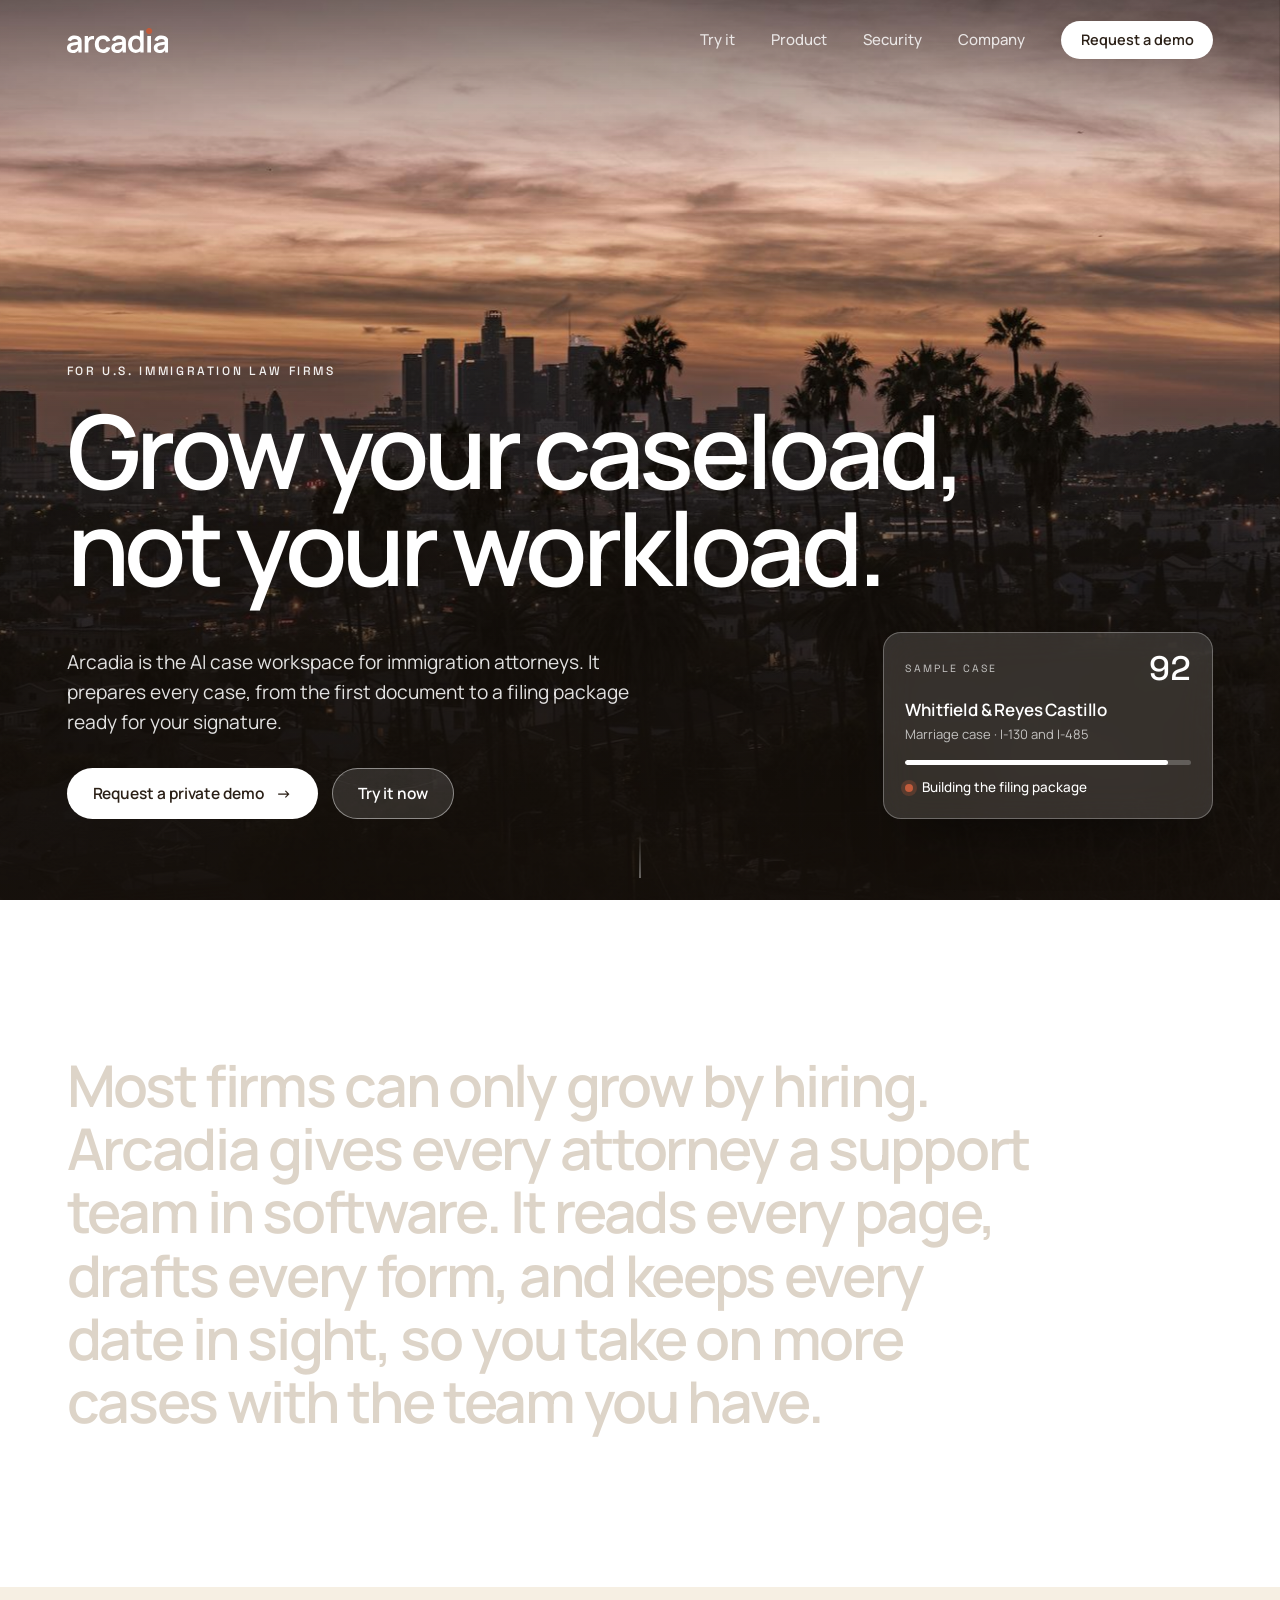
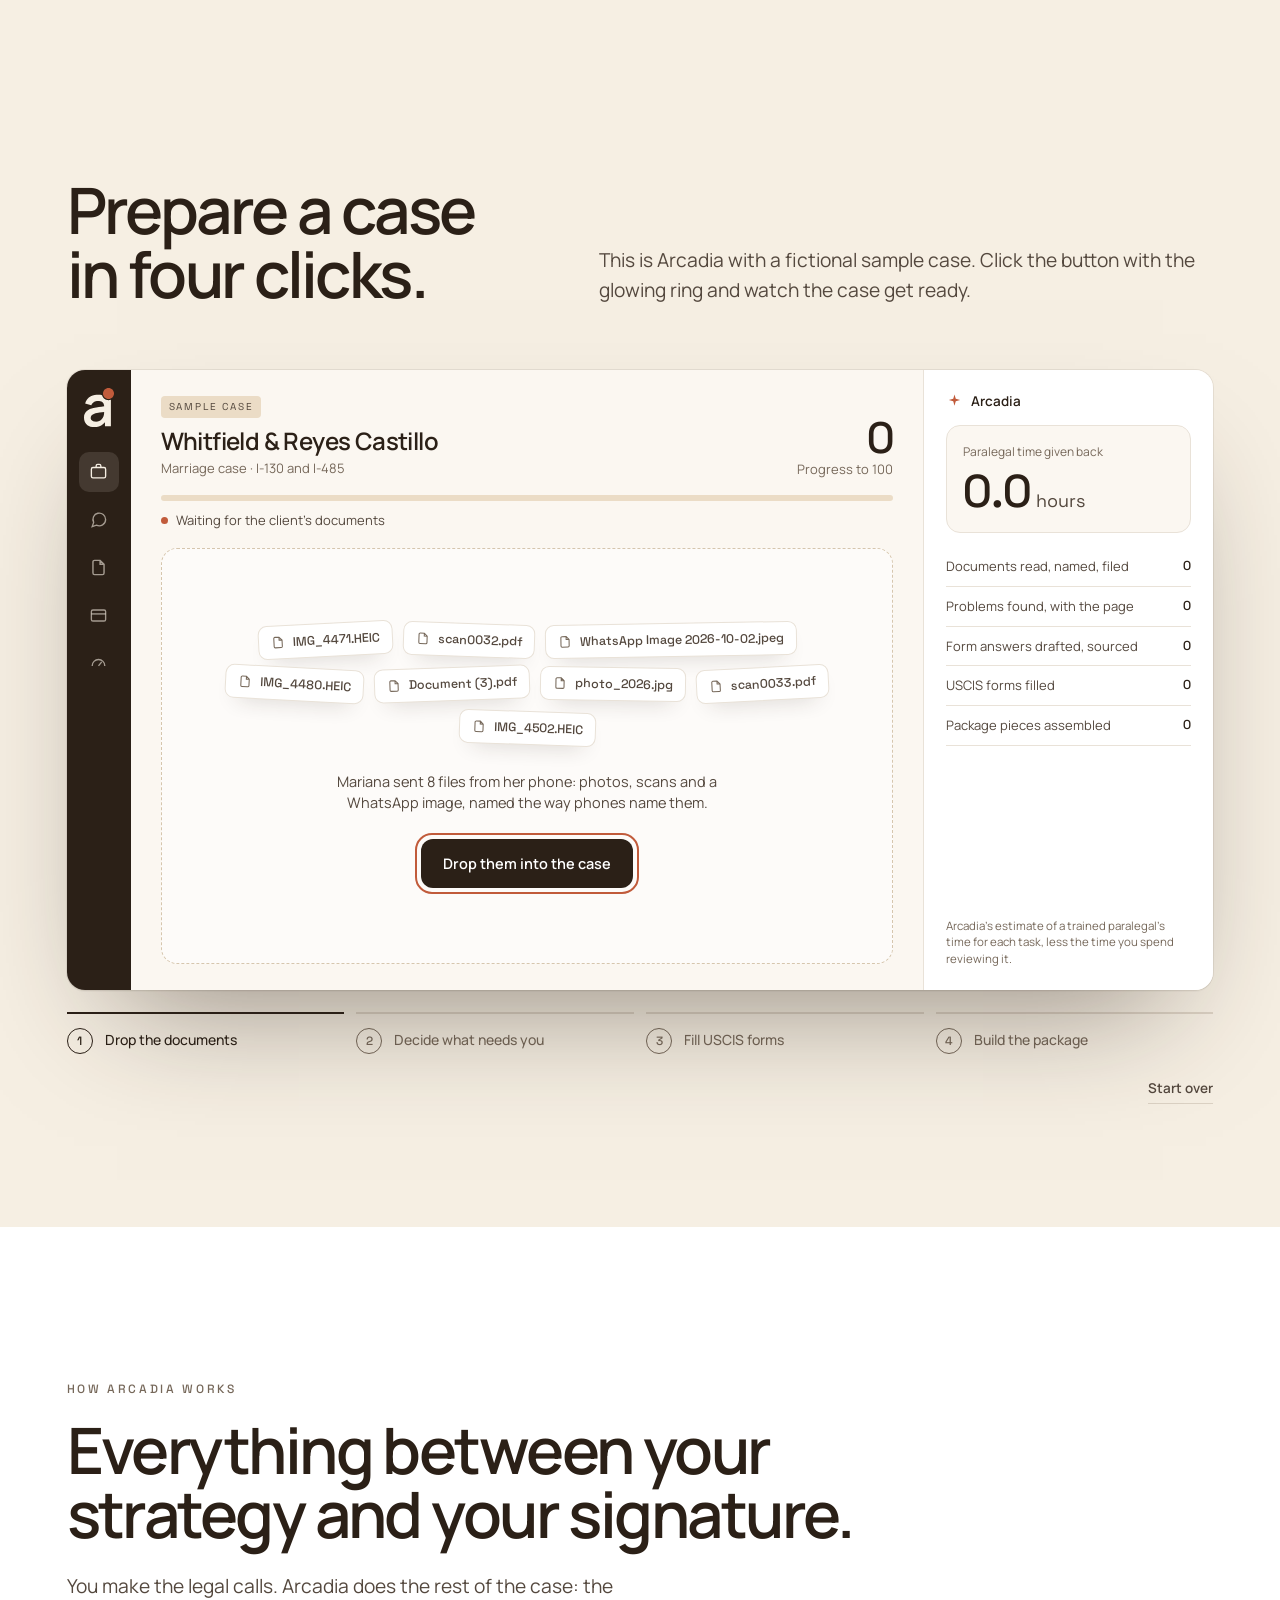
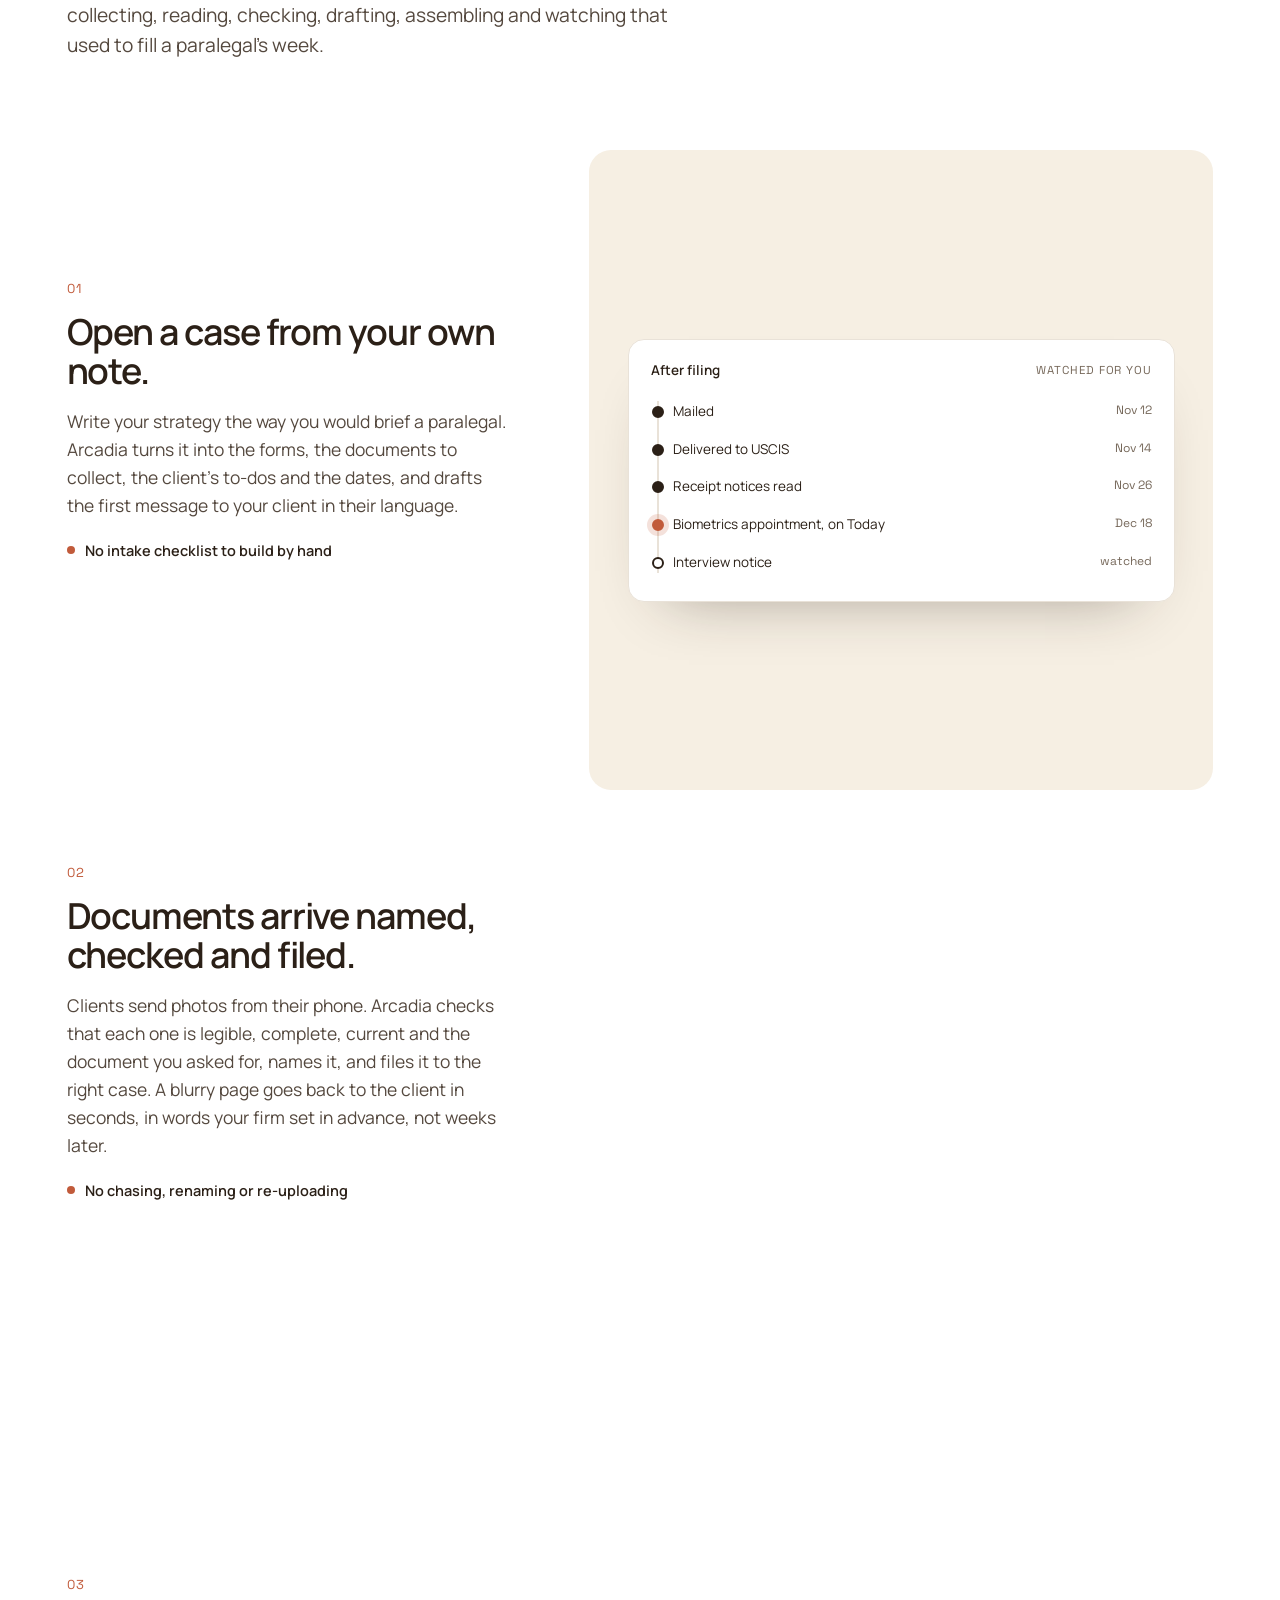
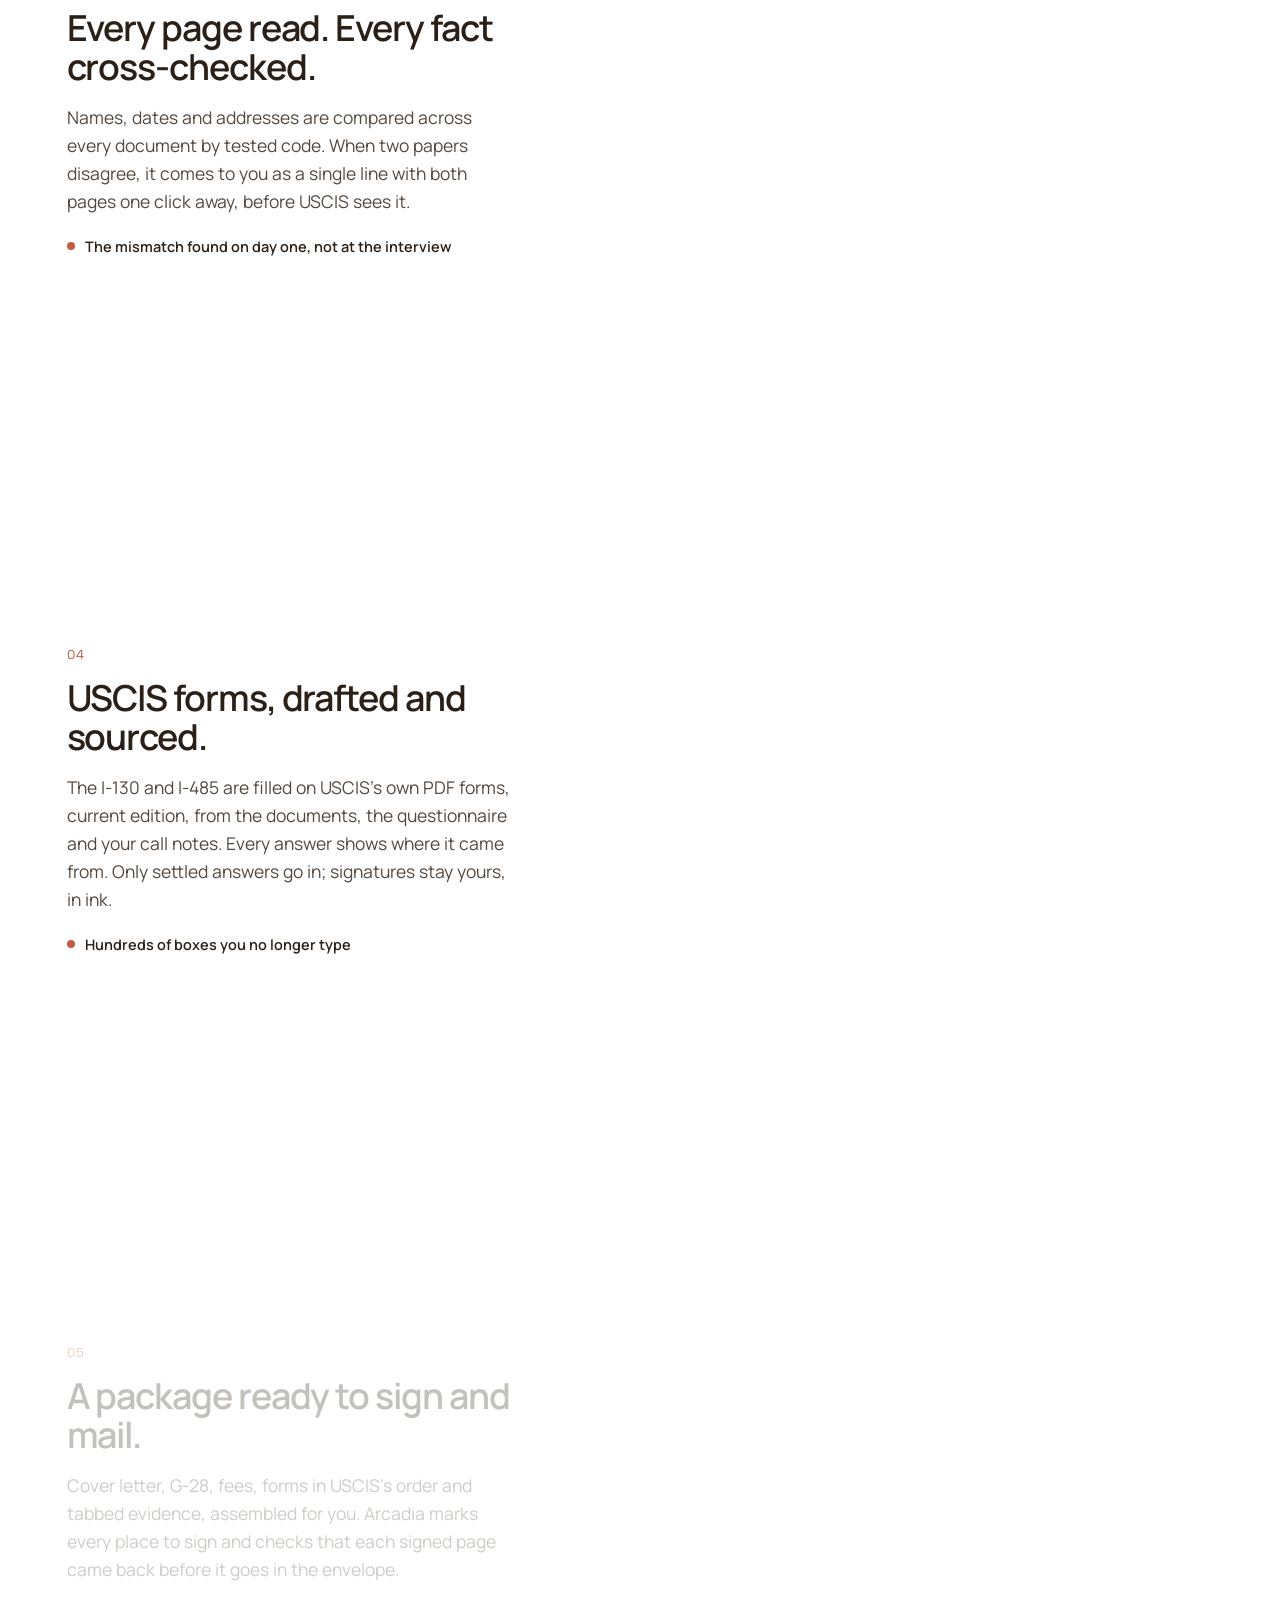
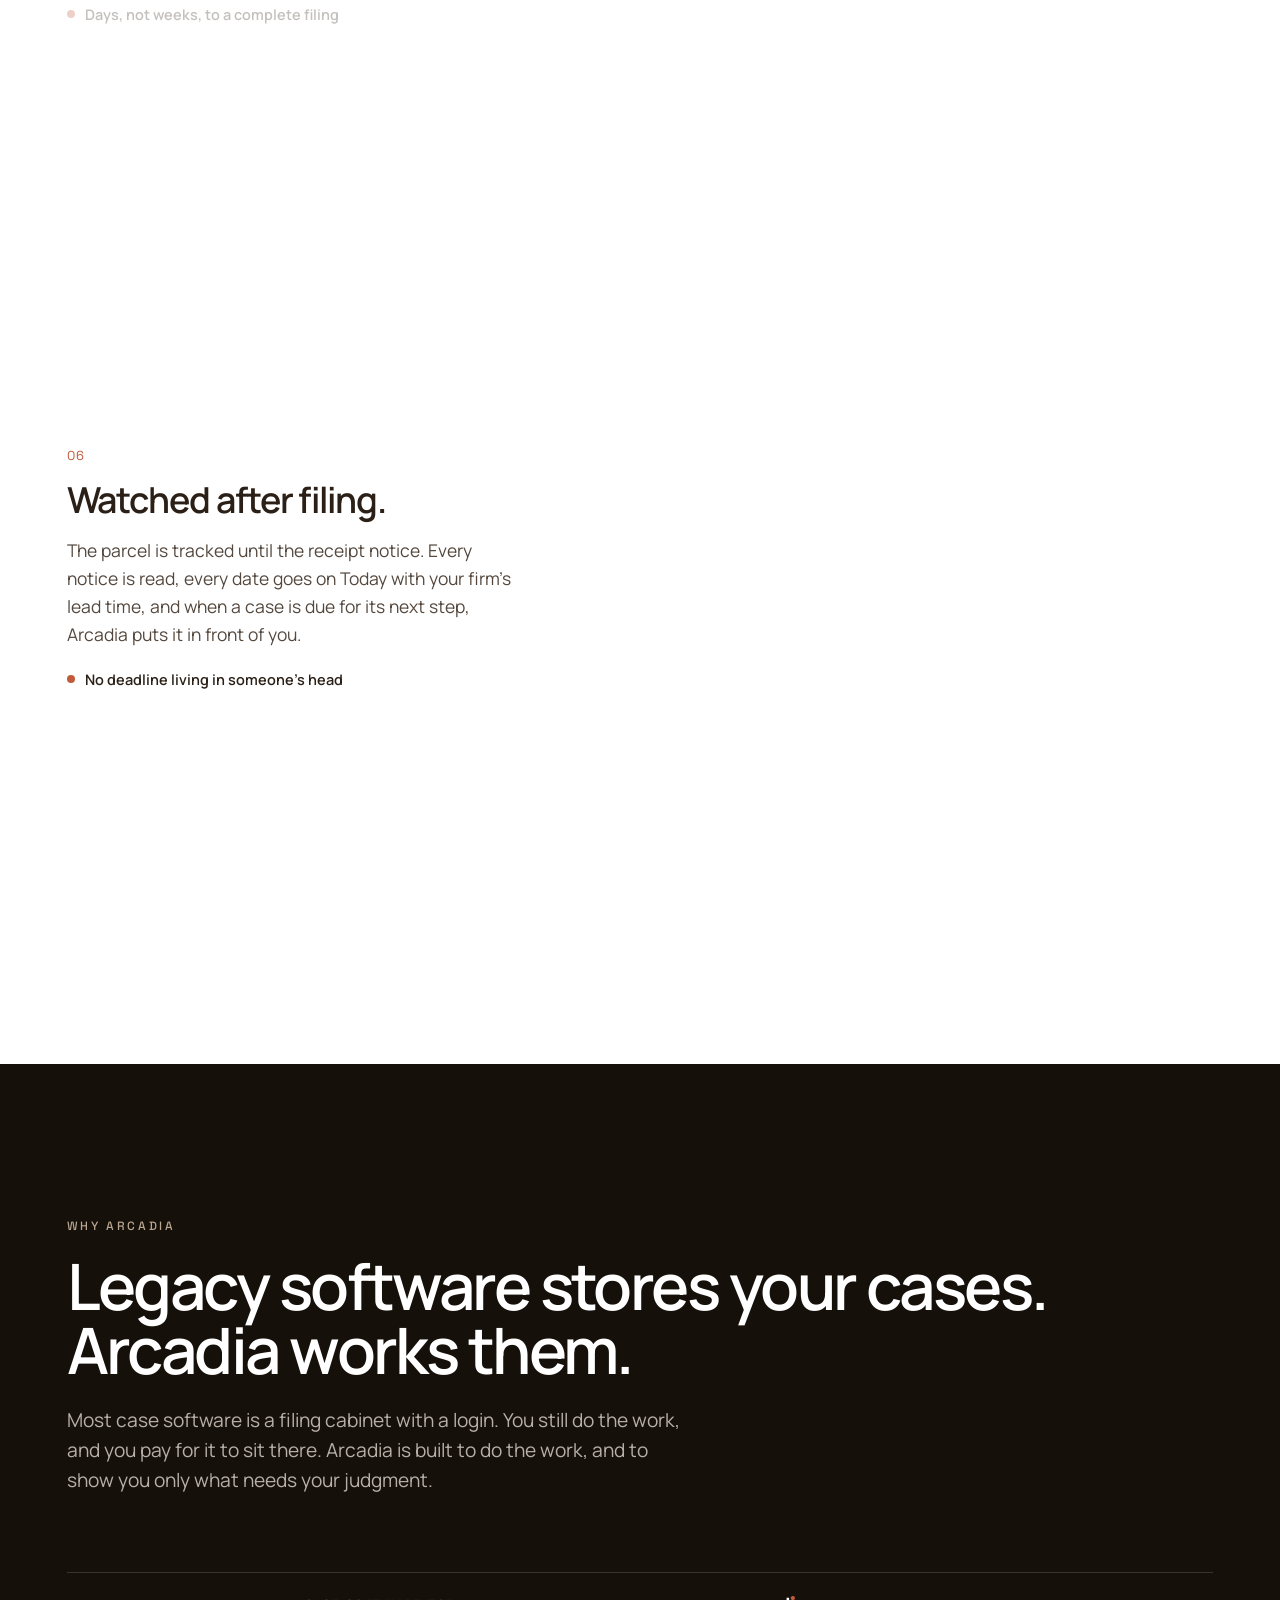
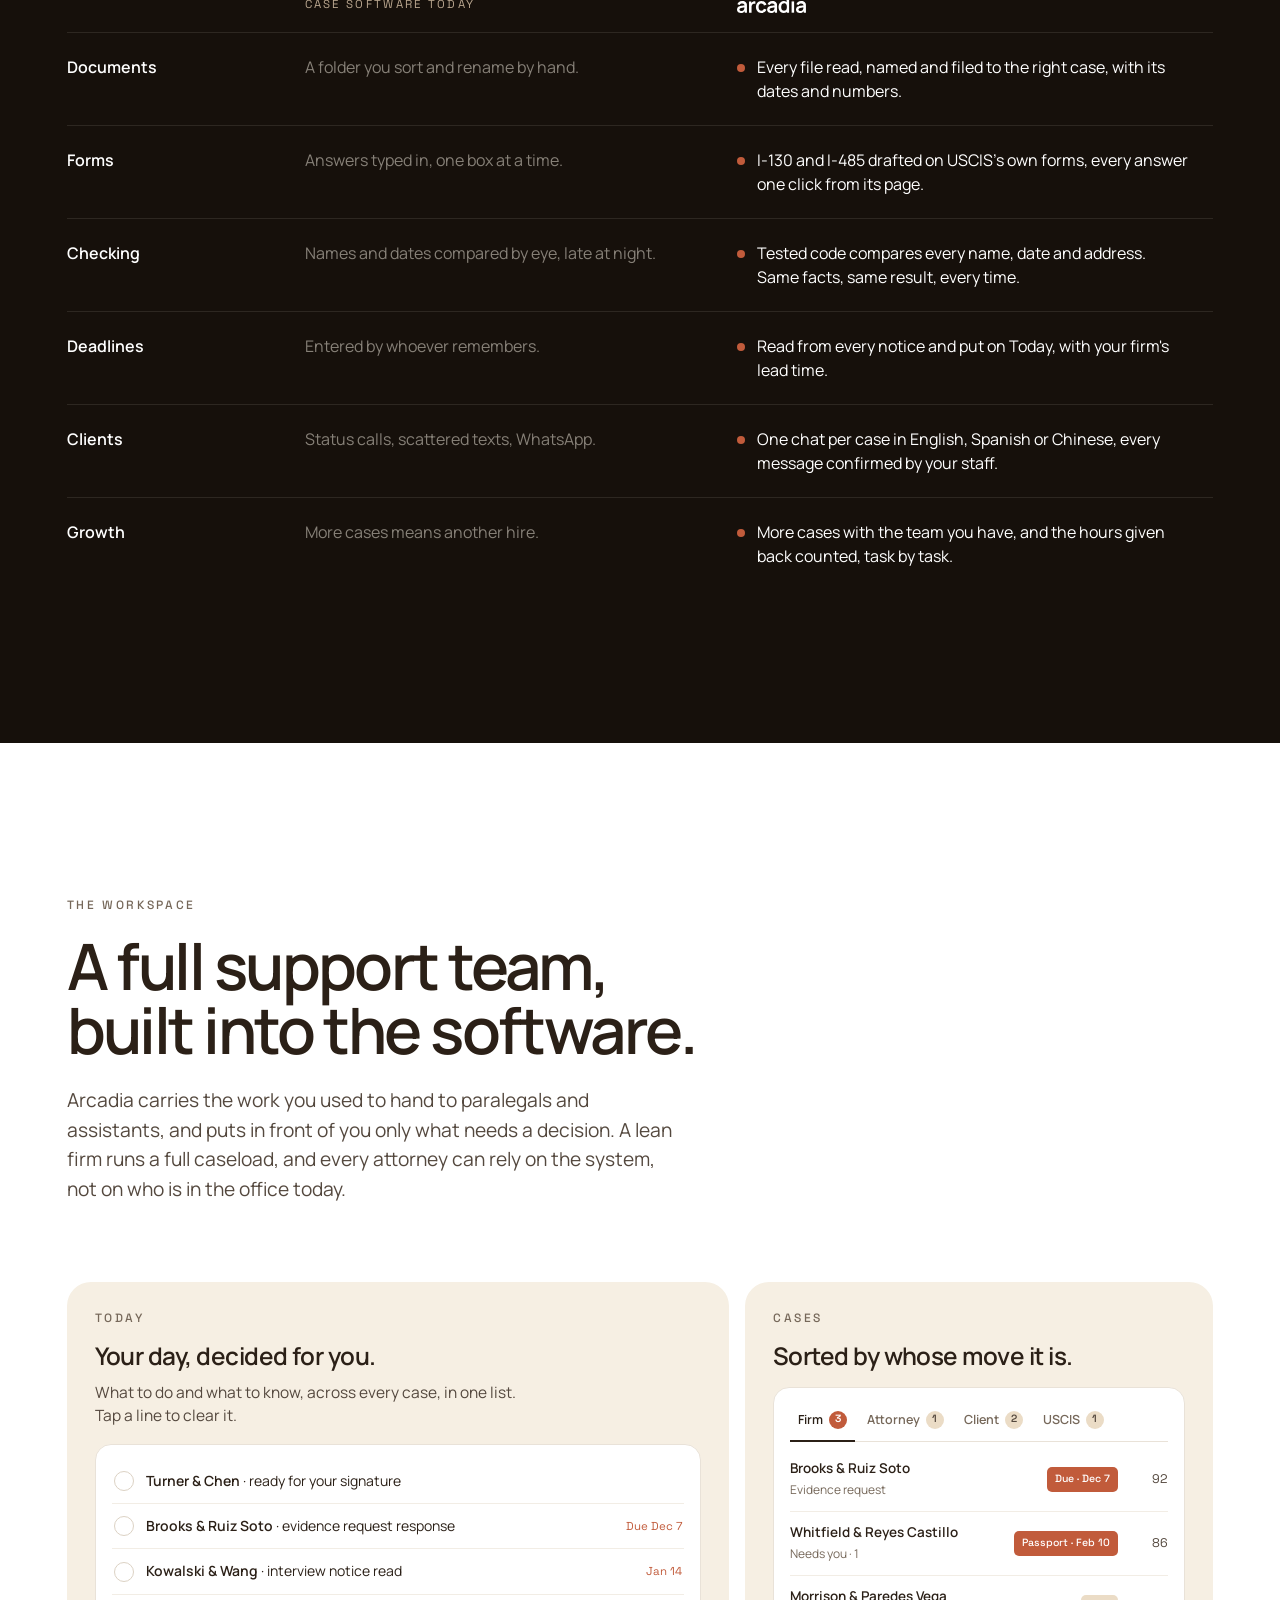
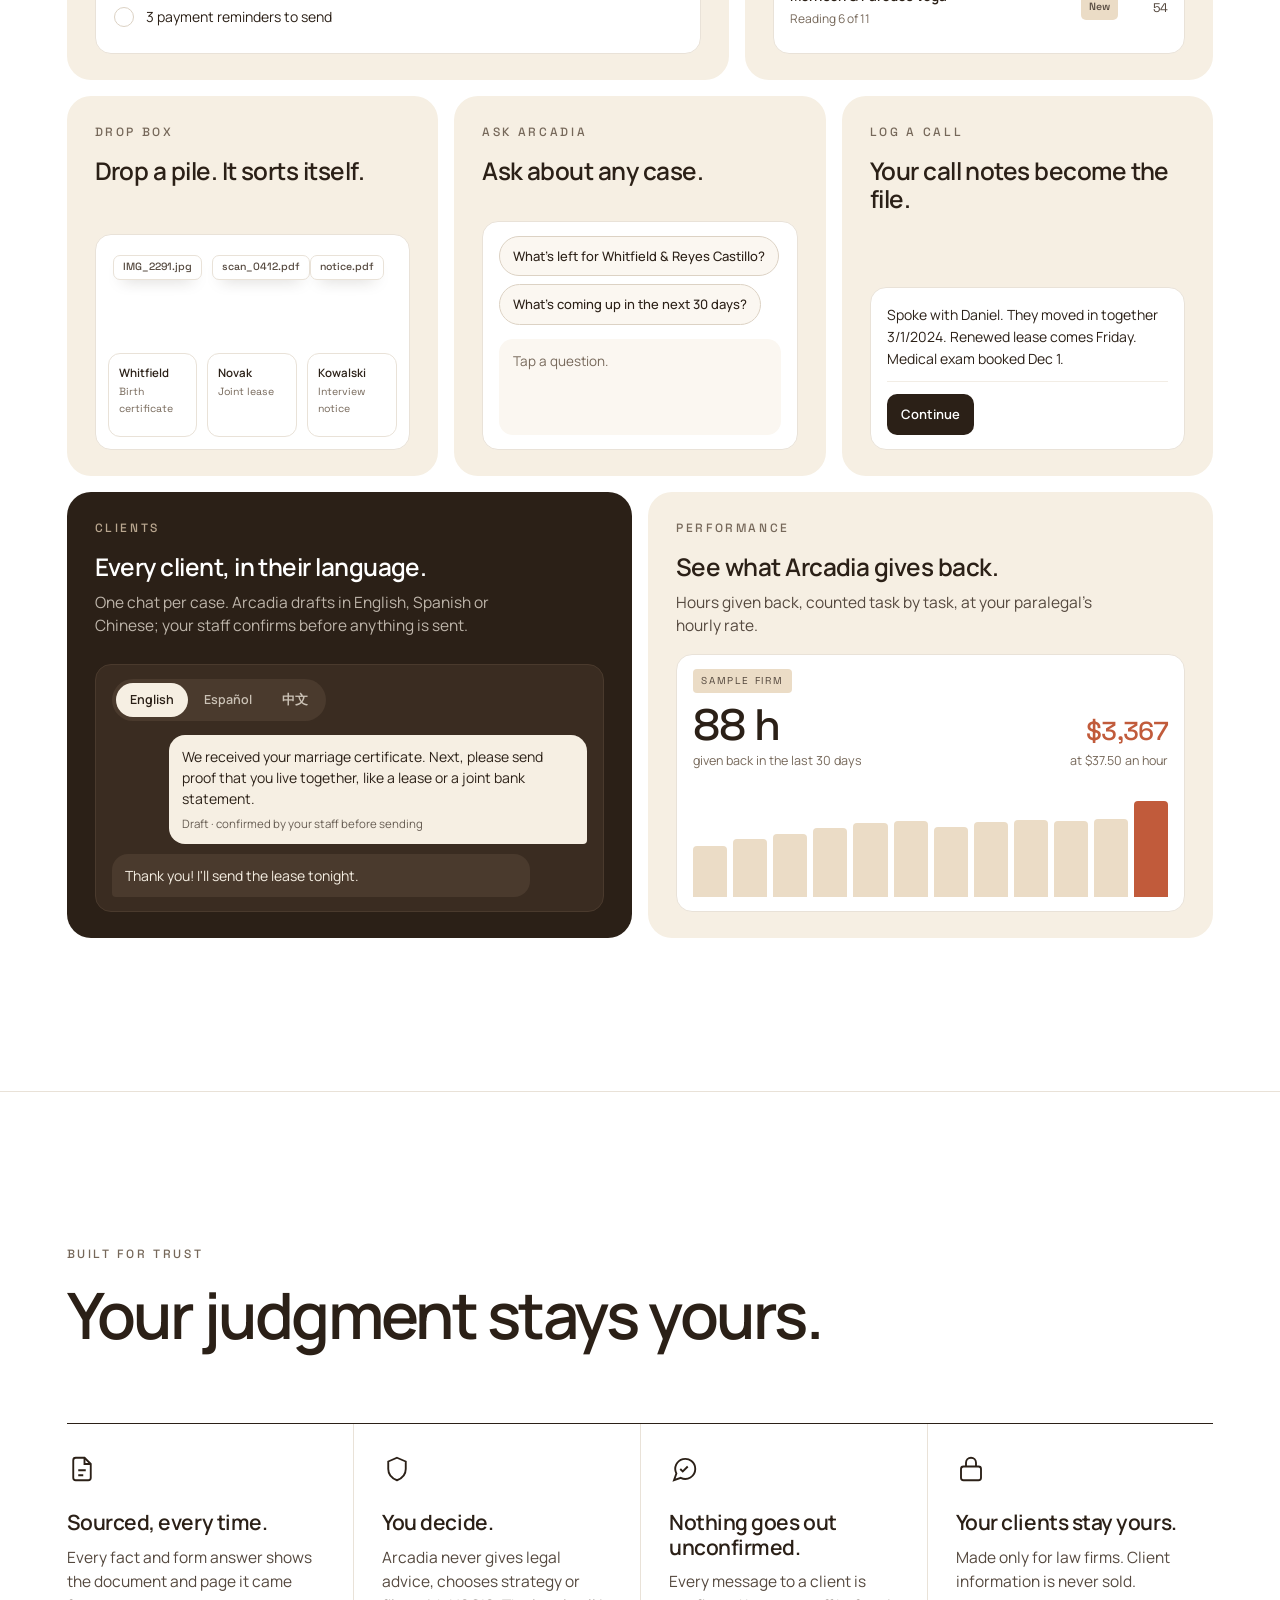
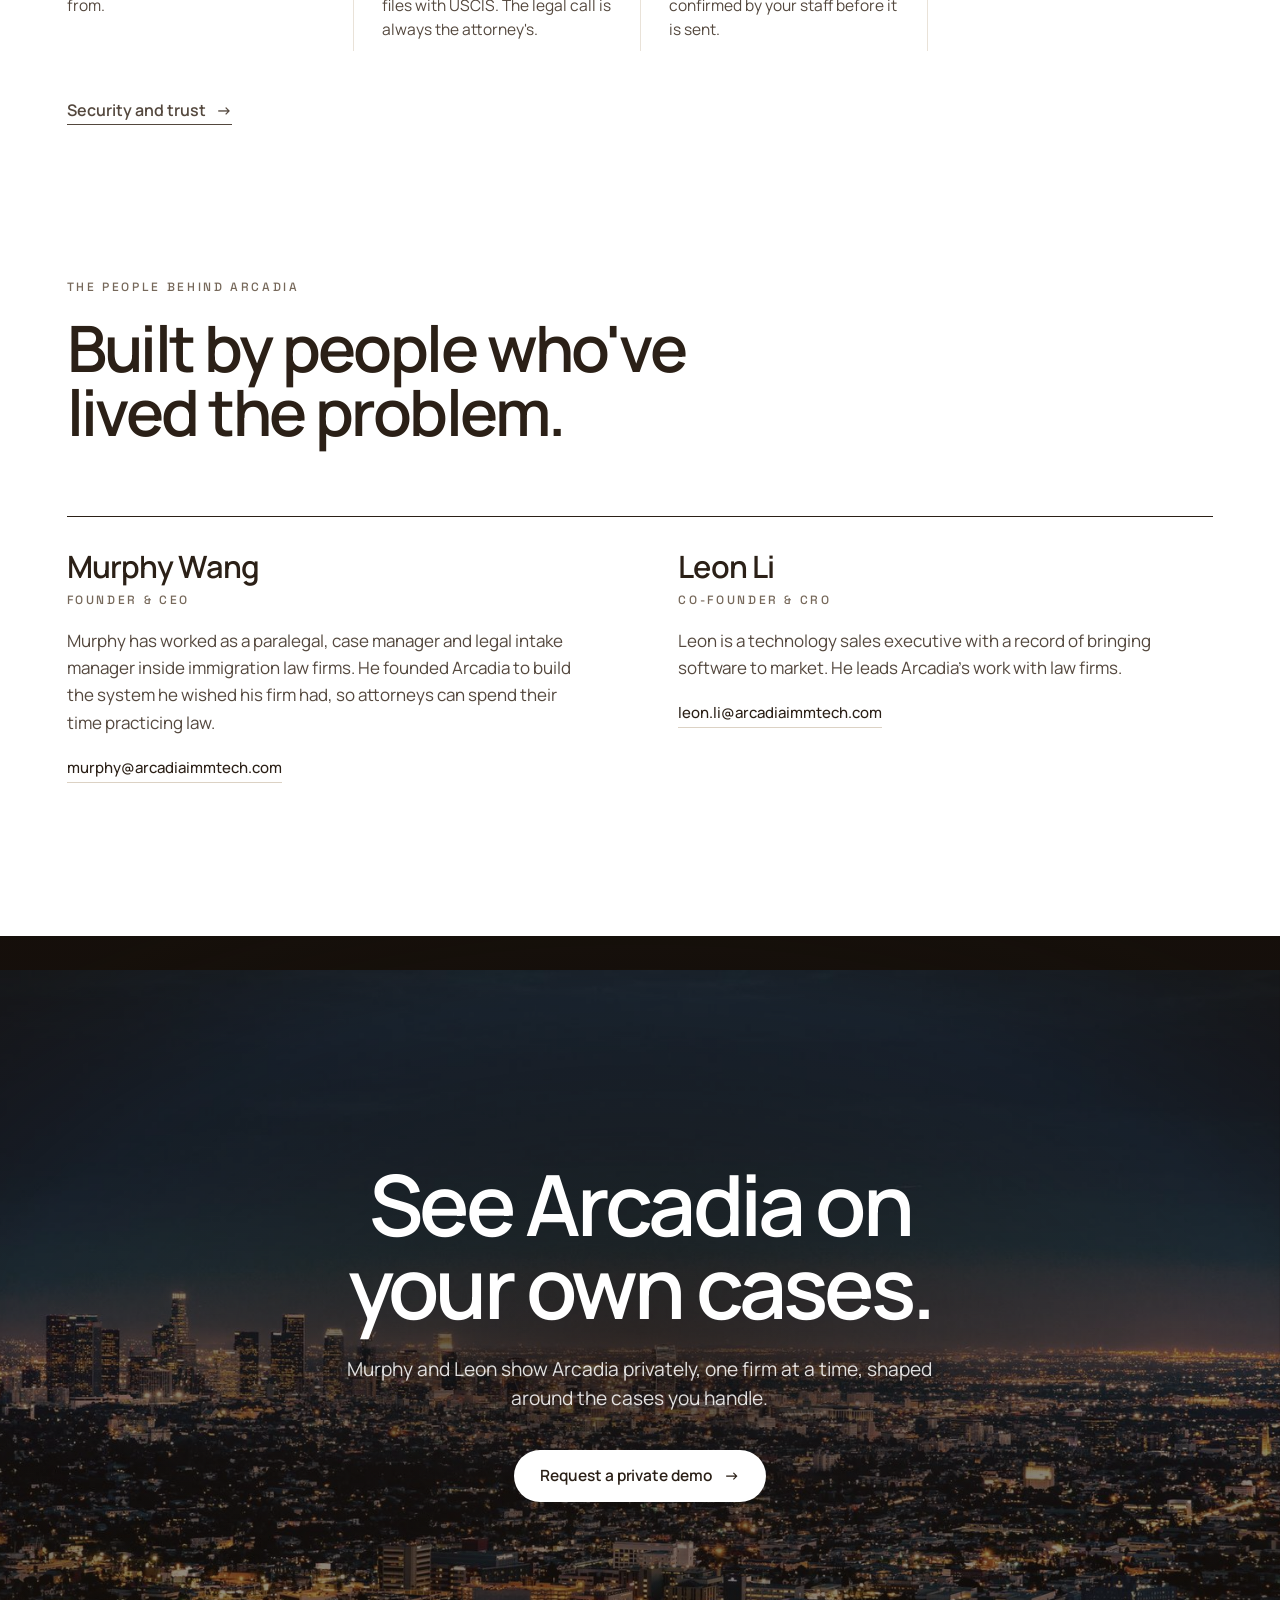
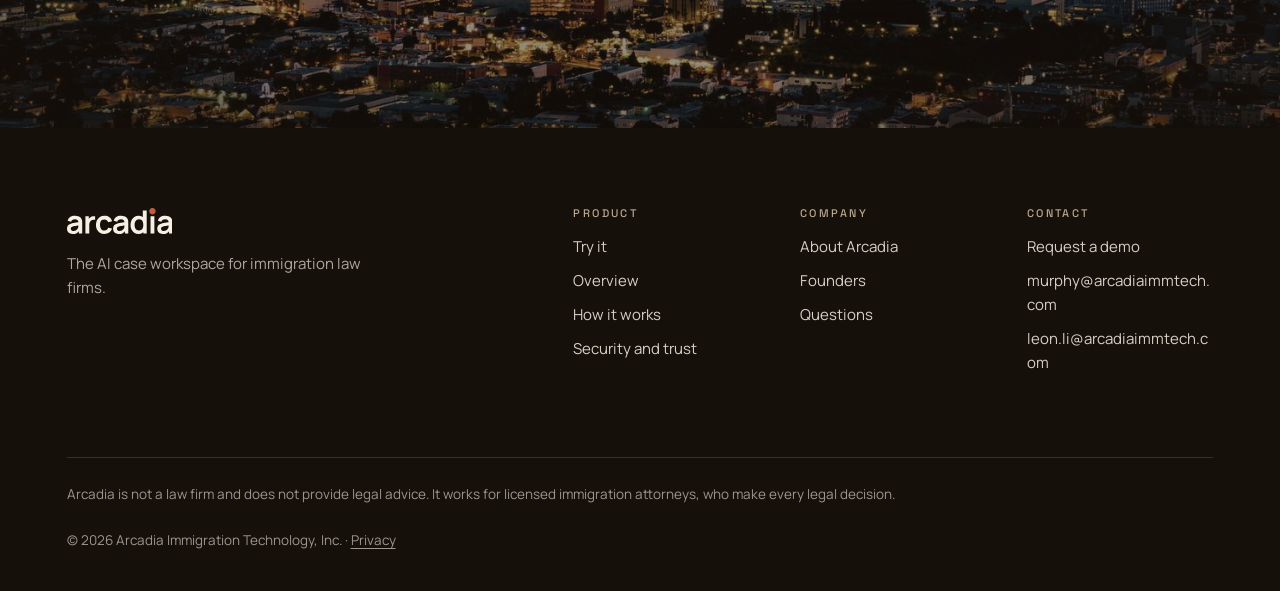
==== commit 34b345de: "Redesign the website: white and spacious, a full-screen city photograph, the product shown working M" ====
--- a/index.html
+++ b/index.html
@@ -3,14 +3,15 @@
 <head>
   <meta charset="utf-8">
   <title>Arcadia · The AI case workspace for immigration law firms</title>
-  <meta name="description" content="Arcadia is the AI paralegal and case workspace for U.S. immigration law firms: verified, sourced filing packages, ready for attorney review in days, not weeks.">
+  <meta name="description" content="Arcadia is the AI case workspace for U.S. immigration law firms. It prepares every case, from the first document to a filing package ready for the attorney's signature.">
   <meta name="viewport" content="width=device-width, initial-scale=1, viewport-fit=cover">
-  <meta name="theme-color" content="#2b2017">
+  <meta name="theme-color" content="#16100b">
   <meta name="format-detection" content="telephone=no">
   <link rel="icon" href="assets/favicon.png" type="image/png" sizes="64x64">
   <link rel="icon" href="assets/favicon.svg" type="image/svg+xml">
   <link rel="apple-touch-icon" href="assets/apple-touch-icon.png">
-  <link rel="preload" href="assets/fonts/SpaceGrotesk-Variable.woff2" as="font" type="font/woff2" crossorigin>
+  <link rel="preload" href="assets/fonts/Manrope-Variable.ttf" as="font" type="font/ttf" crossorigin>
+  <link rel="preload" href="assets/img/photo/la-dusk-2400.jpg" as="image" imagesrcset="assets/img/photo/la-dusk-960.jpg 960w, assets/img/photo/la-dusk-1600.jpg 1600w, assets/img/photo/la-dusk-2400.jpg 2400w" imagesizes="100vw">
   <link rel="stylesheet" href="assets/styles.css">
   <script>document.documentElement.className = "js";</script>
   <meta property="og:title" content="Arcadia · The AI case workspace for immigration law firms">
@@ -22,389 +23,592 @@
 </head>
 <body data-hero="dark" data-page="index">
   <a class="skip" href="#main">Skip to content</a>
-
-  <header class="site-header">
-    <div class="wrap header-bar">
-      <a class="brand" href="index.html" aria-label="arcadia, home">
-        <svg class="wordmark" viewBox="0 0 405.59 100" aria-hidden="true"><use href="assets/brand/sprite.svg#wordmark"/></svg>
-      </a>
-      <nav class="nav" id="site-nav" aria-label="Main">
+  <svg width="0" height="0" style="position:absolute" aria-hidden="true">
+    <symbol id="i-file" viewBox="0 0 24 24"><path fill="none" stroke="currentColor" stroke-width="1.8" d="M14 3H7a2 2 0 0 0-2 2v14a2 2 0 0 0 2 2h10a2 2 0 0 0 2-2V8zM14 3v5h5"/></symbol>
+    <symbol id="i-doc" viewBox="0 0 24 24"><path fill="none" stroke="currentColor" stroke-width="1.8" d="M14 3H7a2 2 0 0 0-2 2v14a2 2 0 0 0 2 2h10a2 2 0 0 0 2-2V8zM14 3v5h5M9 13h6M9 17h4"/></symbol>
+  </svg>
+
+  <header class="site">
+    <div class="wrap bar">
+      <a class="brand" href="index.html" aria-label="Arcadia, home"><svg viewBox="0 0 405.59 100" aria-hidden="true"><use href="assets/brand/sprite.svg#wordmark"/></svg></a>
+      <a class="btn cta-m" href="demo.html">Request a demo</a>
+      <nav class="main" id="site-nav" aria-label="Main">
+        <a href="#try">Try it</a>
         <a href="product.html">Product</a>
         <a href="security.html">Security</a>
         <a href="company.html">Company</a>
-        <a class="btn btn-primary" href="demo.html">Book a demo</a>
+        <a class="btn" href="demo.html">Request a demo</a>
       </nav>
-      <button class="menu-button" type="button" aria-controls="site-nav" aria-expanded="false">
-        <span class="sr-only">Menu</span>
-        <span class="bars" aria-hidden="true"><i></i><i></i></span>
-      </button>
+      <button class="menu" type="button" aria-controls="site-nav" aria-expanded="false"><span class="sr-only">Menu</span><i></i><i></i></button>
     </div>
   </header>
 
   <main id="main">
-    <!-- Hero: Los Angeles at night, the headline, and a sample case resting on it. -->
-    <section class="hero on-photo" aria-labelledby="hero-title">
-      <div class="hero-media"><img src="assets/img/photo/la-night-1600.jpg" srcset="assets/img/photo/la-night-960.jpg 960w, assets/img/photo/la-night-1600.jpg 1600w, assets/img/photo/la-night-2400.jpg 2400w" sizes="100vw" alt="" fetchpriority="high" width="2400" height="1600" decoding="async"></div>
-      <div class="wrap hero-inner">
-        <div class="hero-grid">
-          <div>
-            <p class="label rise">For U.S. immigration law firms</p>
-            <h1 class="display rise d1" id="hero-title">Grow your caseload, <span class="nowrap">not your workload.</span></h1>
-            <p class="lede rise d2">Arcadia is the AI paralegal and case workspace for immigration firms. Verified, complete filing packages, ready for attorney review in days instead of weeks.</p>
-            <div class="actions rise d3">
-              <a class="btn btn-primary btn-lg" href="demo.html">Book a demo <span class="arrow" aria-hidden="true">&rarr;</span></a>
-              <a class="btn btn-secondary btn-lg" href="#how">See how it works</a>
-            </div>
-          </div>
-
-          <div class="ui-card case-card rise d4" role="img" aria-label="A fictional sample case in Arcadia: Lin and Ortega, a marriage case, 86 of 100 on its way to ready, with 3 items for the attorney.">
-            <div class="ui-top">
-              <span class="chip chip-review">Awaiting attorney review</span>
-              <span class="ui-tag">Sample case</span>
-            </div>
-            <p class="case-name">Lin and Ortega</p>
-            <p class="case-sub">Marriage case &middot; I-130 and I-485</p>
-            <div class="progress">
-              <div class="progress-head"><span class="ui-tag">Progress to 100</span><span class="progress-num" data-count="86">86</span></div>
-              <div class="meter" data-meter style="--p: 86%"><i></i></div>
-            </div>
-            <ul class="ui-list">
-              <li><span class="dot dot-review"></span>3 items need attorney review</li>
-              <li><span class="dot dot-ai"></span>12 answers drafted, waiting for paralegal confirmation</li>
-              <li><span class="dot dot-client"></span>1 document waiting on the client</li>
+
+    <!-- The opening: a city at dusk, full screen. -->
+    <section class="hero" aria-labelledby="hero-title">
+      <div class="hero-media"><img src="assets/img/photo/la-dusk-2400.jpg" srcset="assets/img/photo/la-dusk-960.jpg 960w, assets/img/photo/la-dusk-1600.jpg 1600w, assets/img/photo/la-dusk-2400.jpg 2400w" sizes="100vw" alt="" width="2400" height="1440" fetchpriority="high"></div>
+      <div class="wrap hero-in">
+        <p class="label up">For U.S. immigration law firms</p>
+        <h1 class="up u2" id="hero-title">Grow your caseload,<br class="br-d"> not your workload.</h1>
+        <div class="hero-row">
+          <div class="up u3">
+            <p class="sub">Arcadia is the AI case workspace for immigration attorneys. It prepares every case, from the first document to a filing package ready for your signature.</p>
+            <div class="actions">
+              <a class="btn btn-light" href="demo.html">Request a private demo <span class="arr" aria-hidden="true">&rarr;</span></a>
+              <a class="btn btn-glass" href="#try">Try it now</a>
+            </div>
+          </div>
+          <div class="glass up u4" aria-hidden="true">
+            <div class="t"><span class="tag">Sample case</span><span class="gp" id="gp">100</span></div>
+            <b class="name">Whitfield &amp; Reyes Castillo</b>
+            <small>Marriage case · I-130 and I-485</small>
+            <div class="gm"><i id="gm" style="width:100%"></i></div>
+            <div class="gs"><span class="d"></span><span id="gs">Ready for your signature</span></div>
+          </div>
+        </div>
+      </div>
+      <span class="scrollcue" aria-hidden="true"></span>
+    </section>
+
+    <section class="statement" aria-label="What Arcadia does">
+      <div class="wrap">
+        <p class="words">Most firms can only grow by hiring. Arcadia gives every attorney a support team in software. It reads every page, drafts every form, and keeps every date in sight, so you take on more cases with the team you have.</p>
+      </div>
+    </section>
+
+    <!-- Try it: a working miniature with a fictional sample case. -->
+    <section class="try" id="try" aria-labelledby="try-title">
+      <div class="wrap">
+        <div class="try-head">
+          <div><p class="label rv">Try it</p><h2 class="rv d1" id="try-title">Prepare a case<br class="br-d"> in four clicks.</h2></div>
+          <p class="lede rv d2">This is Arcadia with a fictional sample case. Click the button with the glowing ring and watch the case get ready.</p>
+        </div>
+
+        <div class="app rv" id="taste" role="region" aria-label="A working miniature of Arcadia with a fictional sample case">
+          <div class="rail" aria-hidden="true">
+            <span class="mono"><svg viewBox="0 0 76.69 100"><use href="assets/brand/sprite.svg#monogram"/></svg></span>
+            <span class="on"><svg viewBox="0 0 24 24" fill="none" stroke="currentColor" stroke-width="1.7"><rect x="3" y="7" width="18" height="13" rx="2"/><path d="M9 7V5a2 2 0 0 1 2-2h2a2 2 0 0 1 2 2v2"/></svg></span>
+            <span><svg viewBox="0 0 24 24" fill="none" stroke="currentColor" stroke-width="1.7"><path d="M21 12a8 8 0 0 1-11.6 7.1L4 21l1.9-5.4A8 8 0 1 1 21 12z"/></svg></span>
+            <span><svg viewBox="0 0 24 24"><use href="#i-file"/></svg></span>
+            <span><svg viewBox="0 0 24 24" fill="none" stroke="currentColor" stroke-width="1.7"><rect x="3" y="5" width="18" height="14" rx="2"/><path d="M3 10h18"/></svg></span>
+            <span><svg viewBox="0 0 24 24" fill="none" stroke="currentColor" stroke-width="1.7"><path d="M4 15a8 8 0 1 1 16 0"/><path d="M12 15l4-5"/></svg></span>
+          </div>
+
+          <div class="am">
+            <div class="ah">
+              <div><span class="chip-tag">Sample case</span><h3 class="sr-only">The sample case</h3><h4>Whitfield &amp; Reyes Castillo</h4><small>Marriage case · I-130 and I-485</small></div>
+              <div class="score"><b id="pct">0</b><small>Progress to 100</small></div>
+            </div>
+            <div class="meter"><i id="meter"></i></div>
+            <div class="status" aria-live="polite"><span class="d"></span><span id="status">Waiting for the client's documents</span></div>
+
+            <div class="stage">
+              <div class="pane on" data-pane="drop">
+                <div class="drop" id="drop">
+                  <div class="files" aria-hidden="true">
+                    <span class="file" style="--r:-3deg;--i:0"><svg><use href="#i-file"/></svg>IMG_4471.HEIC</span>
+                    <span class="file" style="--r:2deg;--i:1"><svg><use href="#i-file"/></svg>scan0032.pdf</span>
+                    <span class="file" style="--r:-1deg;--i:2"><svg><use href="#i-file"/></svg>WhatsApp Image 2026-10-02.jpeg</span>
+                    <span class="file" style="--r:3deg;--i:3"><svg><use href="#i-file"/></svg>IMG_4480.HEIC</span>
+                    <span class="file" style="--r:-2deg;--i:4"><svg><use href="#i-file"/></svg>Document (3).pdf</span>
+                    <span class="file" style="--r:1deg;--i:5"><svg><use href="#i-file"/></svg>photo_2026.jpg</span>
+                    <span class="file" style="--r:-3deg;--i:6"><svg><use href="#i-file"/></svg>scan0033.pdf</span>
+                    <span class="file" style="--r:2deg;--i:7"><svg><use href="#i-file"/></svg>IMG_4502.HEIC</span>
+                  </div>
+                  <p>Mariana sent 8 files from her phone: photos, scans and a WhatsApp image, named the way phones name them.</p>
+                  <button class="hot" type="button" data-act="drop">Drop them into the case</button>
+                </div>
+              </div>
+
+              <div class="pane" data-pane="read">
+                <div class="reads">
+                  <div class="rr"><span class="ic"><svg><use href="#i-doc"/></svg></span><div><b>Passport · Mariana Reyes Castillo</b><small>was IMG_4471.HEIC · 2 pages</small></div><span class="st"></span></div>
+                  <div class="rr"><span class="ic"><svg><use href="#i-doc"/></svg></span><div><b>Birth certificate</b><small>was scan0032.pdf · 1 page</small></div><span class="st"></span></div>
+                  <div class="rr"><span class="ic"><svg><use href="#i-doc"/></svg></span><div><b>Marriage certificate</b><small>was WhatsApp Image 2026-10-02.jpeg</small></div><span class="st"></span></div>
+                  <div class="rr"><span class="ic"><svg><use href="#i-doc"/></svg></span><div><b>Form I-94 · arrival record</b><small>was IMG_4480.HEIC · 1 page</small></div><span class="st"></span></div>
+                  <div class="rr"><span class="ic"><svg><use href="#i-doc"/></svg></span><div><b>Divorce judgment</b><small>was Document (3).pdf · 2 pages</small></div><span class="st"></span></div>
+                  <div class="rr"><span class="ic"><svg><use href="#i-doc"/></svg></span><div><b>Joint lease</b><small>was photo_2026.jpg · 1 page</small></div><span class="st"></span></div>
+                  <div class="rr"><span class="ic"><svg><use href="#i-doc"/></svg></span><div><b>Joint bank statement</b><small>was scan0033.pdf · 3 pages</small></div><span class="st"></span></div>
+                  <div class="rr"><span class="ic"><svg><use href="#i-doc"/></svg></span><div><b>Passport photos</b><small>was IMG_4502.HEIC · 2 photos</small></div><span class="st"></span></div>
+                </div>
+                <div class="rsum" id="rsum"><span class="d"></span>Every name, date and address compared across 8 documents. One thing needs you.</div>
+              </div>
+
+              <div class="pane" data-pane="review">
+                <div class="review">
+                  <div class="doc">
+                    <div class="dh"><span id="docName">Divorce judgment</span><small id="docPage">page 2 of 2</small></div>
+                    <div class="sheet" id="sheetDiv" aria-hidden="true">
+                      <div class="ttl">JUDGMENT OF DISSOLUTION</div>
+                      <i style="width:70%"></i><i style="width:52%"></i><i style="width:64%"></i>
+                      <div class="hl"><span>Date entered</span><span>08/02/2025</span></div>
+                      <i style="width:76%"></i><i style="width:44%"></i><i style="width:68%"></i><i style="width:58%"></i><i style="width:36%"></i>
+                      <span class="wm">SAMPLE – NOT A REAL DOCUMENT</span>
+                    </div>
+                    <div class="sheet" id="sheetMar" aria-hidden="true" hidden>
+                      <div class="ttl">CERTIFICATE OF MARRIAGE</div>
+                      <i style="width:60%"></i><i style="width:74%"></i>
+                      <div class="hl"><span>Date of marriage</span><span>06/14/2025</span></div>
+                      <i style="width:48%"></i><i style="width:70%"></i><i style="width:62%"></i><i style="width:40%"></i><i style="width:66%"></i><i style="width:52%"></i>
+                      <span class="wm">SAMPLE – NOT A REAL DOCUMENT</span>
+                    </div>
+                  </div>
+                  <div class="need" id="need">
+                    <span class="label" style="font-size:10.5px">Needs you · 1</span>
+                    <div class="nt"><span class="d"></span><b>Prior marriage ends after the marriage date</b></div>
+                    <p>The divorce judgment (p.2) shows the prior marriage ending on Aug 2, 2025, after the marriage date of Jun 14, 2025 on the marriage certificate (p.1).</p>
+                    <div class="srcs">
+                      <button class="src on" type="button" data-src="div" aria-pressed="true"><svg><use href="#i-file"/></svg>Divorce judgment · p.2</button>
+                      <button class="src" type="button" data-src="mar" aria-pressed="false"><svg><use href="#i-file"/></svg>Marriage certificate · p.1</button>
+                    </div>
+                    <div class="acts">
+                      <button class="hot" type="button" data-act="ok">Mark OK</button>
+                      <button class="sec-btn" type="button" data-act="ask">Ask the client</button>
+                    </div>
+                    <div class="ask">
+                      <div class="to"><span>To Mariana · in Spanish</span><span class="chip-tag">Draft translation</span></div>
+                      <div class="bub" lang="es">Hola Mariana: ¿nos puede enviar la sentencia de divorcio final, con la fecha en que se registró? Gracias.<small lang="en">Hi Mariana: could you send the final divorce decree, with the date it was entered? Thank you.</small></div>
+                      <div class="bub them hide" id="reply"><span lang="es">Aquí está la sentencia final.</span><small>Here is the final decree.</small><div class="att"><span class="ok"></span>Final divorce decree · 3 pages · legible, complete, the right document</div></div>
+                      <button class="hot" type="button" data-act="send" style="align-self:flex-start">Confirm and send</button>
+                    </div>
+                    <div class="rec"><span class="ok"></span><span id="recText">Marked OK by you · attorney reviewed · just now</span></div>
+                  </div>
+                </div>
+              </div>
+
+              <div class="pane" data-pane="forms">
+                <div class="fhead">
+                  <p>On USCIS's own PDF forms, current edition. Signature boxes stay empty for ink.</p>
+                  <button class="hot" type="button" data-act="fill" id="fillBtn">Fill USCIS forms</button>
+                </div>
+                <div class="forms">
+                  <div class="form" id="f130">
+                    <div class="fh"><b>Form I-130</b><span><span id="c130">0</span> answers</span></div>
+                    <div class="fr"><small>Beneficiary · family name</small><span class="v" data-v="REYES CASTILLO"></span><span class="src">Passport · p.1</span></div>
+                    <div class="fr"><small>Beneficiary · given name</small><span class="v" data-v="MARIANA ISABEL"></span><span class="src">Passport · p.1</span></div>
+                    <div class="fr"><small>Date of marriage</small><span class="v" data-v="06/14/2025"></span><span class="src">Marriage cert. · p.1</span></div>
+                    <div class="fr"><small>Petitioner · family name</small><span class="v" data-v="WHITFIELD"></span><span class="src">U.S. passport · p.1</span></div>
+                  </div>
+                  <div class="form" id="f485">
+                    <div class="fh"><b>Form I-485</b><span><span id="c485">0</span> answers</span></div>
+                    <div class="fr"><small>Family name</small><span class="v" data-v="REYES CASTILLO"></span><span class="src">Passport · p.1</span></div>
+                    <div class="fr"><small>Date of birth</small><span class="v" data-v="04/18/1995"></span><span class="src">Birth cert. · p.1</span></div>
+                    <div class="fr"><small>Date of last arrival</small><span class="v" data-v="09/04/2023"></span><span class="src">Form I-94 · p.1</span></div>
+                    <div class="fr"><small>Status at last arrival</small><span class="v" data-v="B-2 VISITOR"></span><span class="src">Form I-94 · p.1</span></div>
+                  </div>
+                </div>
+                <div class="ready" id="ready"><span class="ok"></span>Ready for your review and signature<small>319 answers, each one click from its page</small></div>
+              </div>
+
+              <div class="pane" data-pane="package">
+                <div class="pkgwrap" id="pkgwrap">
+                  <div class="pkg">
+                    <div class="stack" aria-hidden="true">
+                      <div class="sh" style="--k:0"><b>Cover letter</b><i style="width:80%"></i><i style="width:64%"></i><i style="width:72%"></i><span class="tb">1</span></div>
+                      <div class="sh" style="--k:1"><b>Form G-28</b><i style="width:70%"></i><i style="width:54%"></i><span class="tb">2</span></div>
+                      <div class="sh" style="--k:2"><b>Filing fees</b><i style="width:60%"></i><i style="width:40%"></i><span class="tb">3</span></div>
+                      <div class="sh" style="--k:3"><b>Form I-130</b><i style="width:76%"></i><i style="width:58%"></i><span class="tb">4</span></div>
+                      <div class="sh" style="--k:4"><b>Form I-485</b><i style="width:72%"></i><i style="width:66%"></i><span class="tb">5</span></div>
+                      <div class="sh" style="--k:5"><b>Evidence · tabs A to H</b><i style="width:68%"></i><i style="width:50%"></i><span class="tb">6</span></div>
+                    </div>
+                    <div>
+                      <ul class="plist" id="plist">
+                        <li><span class="n">01</span><span>Cover letter</span><small>drafted</small></li>
+                        <li><span class="n">02</span><span>Form G-28</span><small>from the firm</small></li>
+                        <li><span class="n">03</span><span>Filing fees</span><small>counted</small></li>
+                        <li><span class="n">04</span><span>Form I-130</span><small>160 answers</small></li>
+                        <li><span class="n">05</span><span>Form I-485</span><small>159 answers</small></li>
+                        <li><span class="n">06</span><span>Evidence, tabbed A to H</span><small>8 documents</small></li>
+                      </ul>
+                      <div class="pbadges" id="pbadges">
+                        <span class="pb"><span class="ok"></span>6 places to sign, marked</span>
+                        <span class="pb"><span class="ok"></span>In USCIS's order</span>
+                        <span class="pb"><span class="ok"></span>Tracked until the receipt</span>
+                      </div>
+                    </div>
+                  </div>
+                  <div class="pkg-go" id="pkgGo"><button class="hot" type="button" data-act="build">Build the filing package</button></div>
+                </div>
+              </div>
+            </div>
+          </div>
+
+          <aside class="side" aria-label="Paralegal time given back">
+            <div class="sh2"><svg viewBox="0 0 24 24" fill="currentColor" aria-hidden="true"><path d="M12 2l1.8 6.2L20 10l-6.2 1.8L12 18l-1.8-6.2L4 10l6.2-1.8z"/></svg>Arcadia</div>
+            <div class="tg">
+              <small>Paralegal time given back</small>
+              <div class="big"><b id="hrs">0.0</b><span>hours</span></div>
+            </div>
+            <ul class="tasks">
+              <li>Documents read, named, filed <b id="tDocs">0</b></li>
+              <li>Problems found, with the page <b id="tFind">0</b></li>
+              <li>Form answers drafted, sourced <b id="tAns">0</b></li>
+              <li>USCIS forms filled <b id="tForms">0</b></li>
+              <li>Package pieces assembled <b id="tPkg">0</b></li>
             </ul>
-            <div class="ui-actions"><span class="ui-btn solid">Open case</span><span class="ui-btn">Message client</span></div>
-          </div>
-        </div>
-
-        <ul class="hero-facts rise d4" aria-label="What every firm gets">
-          <li><strong>Built on USCIS sources</strong>Current form editions and official guidance</li>
-          <li><strong>Three languages</strong>Clients served in English, Spanish and Chinese</li>
-          <li><strong>Law firms only</strong>Your clients stay your clients</li>
-          <li><strong>Confidential</strong>Client information is never sold</li>
-        </ul>
-      </div>
-    </section>
-
-    <!-- The problem -->
-    <section class="section" id="why" aria-labelledby="why-title">
-      <div class="wrap problem">
-        <div class="problem-head head reveal">
-          <p class="label">Sound familiar?</p>
-          <h2 class="h2" id="why-title">Immigration practice still runs on paper, inboxes and memory.</h2>
-          <p class="lede">Every firm we talk to describes the same week: great people, buried in work that never shows up on an invoice.</p>
-          <div class="problem-photo"><img src="assets/img/photo/late-window-1600.jpg" srcset="assets/img/photo/late-window-960.jpg 960w, assets/img/photo/late-window-1600.jpg 1600w, assets/img/photo/late-window-2400.jpg 2400w" sizes="(max-width: 900px) 100vw, 45vw" alt="" width="2400" height="1600" decoding="async" loading="lazy"></div>
-        </div>
-        <ol class="pains">
-          <li class="reveal"><span class="n">01</span><div><h3>Documents everywhere</h3><p>Clients send photos by text, WeChat, WhatsApp and email. Someone has to find them, name them and file them to the right case.</p></div></li>
-          <li class="reveal"><span class="n">02</span><div><h3>The same facts, typed again and again</h3><p>Names, dates and addresses re-entered by hand on form after form, for every client.</p></div></li>
-          <li class="reveal"><span class="n">03</span><div><h3>Small errors, big consequences</h3><p>A misspelled name or a date that doesn't match across documents, caught late, or not at all.</p></div></li>
-          <li class="reveal"><span class="n">04</span><div><h3>Deadlines in someone's head</h3><p>Appointments, response dates and expiring documents tracked on sticky notes, calendars and spreadsheets.</p></div></li>
-          <li class="reveal"><span class="n">05</span><div><h3>&ldquo;What's the status of my case?&rdquo;</h3><p>Calls and messages that pull your team away from the work, often in a language not everyone on staff speaks.</p></div></li>
-          <li class="reveal"><span class="n">06</span><div><h3>Know-how that lives with one person</h3><p>Cases stall when someone is out, and attorneys review unfinished files late at night.</p></div></li>
+            <p class="note">Arcadia's estimate of a trained paralegal's time for each task, less the time you spend reviewing it.</p>
+          </aside>
+
+          <div class="done-o" id="doneO">
+            <div class="done-c">
+              <div class="big-ok" aria-hidden="true"></div>
+              <h3>Ready for your signature.</h3>
+              <p>Four clicks from you. About <b id="doneH">6.6</b> hours of paralegal work from Arcadia.</p>
+              <p class="fine">Arcadia's estimate, task by task. Sample case, fictional people.</p>
+              <div class="row">
+                <a class="btn btn-dark" href="demo.html">See it on your cases <span class="arr" aria-hidden="true">&rarr;</span></a>
+                <button class="btn btn-line" type="button" data-act="again">Start over</button>
+              </div>
+            </div>
+          </div>
+        </div>
+
+        <ol class="steps" id="steps" aria-label="The four clicks">
+          <li class="on"><span class="n">1</span>Drop the documents</li>
+          <li><span class="n">2</span>Decide what needs you</li>
+          <li><span class="n">3</span>Fill USCIS forms</li>
+          <li><span class="n">4</span>Build the package</li>
         </ol>
-      </div>
-    </section>
-
-    <!-- How it works: the three steps, with the picture held in view on wide screens. -->
-    <section class="section paper" id="how" aria-labelledby="how-title">
+        <div class="again"><button type="button" data-act="again">Start over</button></div>
+      </div>
+    </section>
+
+    <!-- How Arcadia works: six steps, the picture beside them changing as you scroll. -->
+    <section class="how" id="how" aria-labelledby="how-title">
       <div class="wrap">
-        <div class="head reveal">
-          <p class="label">How Arcadia works</p>
-          <h2 class="h1" id="how-title">Arcadia informs.<br>Attorneys advise.</h2>
-          <p class="lede">Arcadia carries the work between the documents and the attorney's signature. It reports what it found, where it found it, and who decides next.</p>
-        </div>
-
-        <div class="story">
-          <div class="story-steps">
-            <article class="step" data-step="0">
-              <p class="step-n">01</p>
-              <h3 class="h2">AI reads.</h3>
-              <p>Documents become structured data, with the file and page behind every fact.</p>
-            </article>
-            <article class="step" data-step="1">
-              <p class="step-n">02</p>
-              <h3 class="h2">Code checks.</h3>
-              <p>Tested code compares names, dates and addresses across every document. The same facts always give the same result.</p>
-            </article>
-            <article class="step" data-step="2">
-              <p class="step-n">03</p>
-              <h3 class="h2">Attorneys decide.</h3>
-              <p>The decision stays with the licensed attorney. Every judgment call arrives with the facts, and where they came from, already in front of them.</p>
-            </article>
-          </div>
-
-          <div class="story-stage" aria-hidden="true">
-            <div class="scene scene-read is-active" data-scene="0">
-              <div class="scene-inner">
-                <div class="doc-read">
-                  <div class="paper-doc">
-                    <div class="photo"></div>
-                    <div class="lines"><i></i><i></i><i></i><i></i><i></i></div>
-                    <span class="name">passport.pdf</span>
-                    <span class="scan"></span>
+        <div class="how-head">
+          <p class="label rv">How Arcadia works</p>
+          <h2 class="rv d1" id="how-title">Everything between your strategy and your signature.</h2>
+          <p class="lede rv d2">You make the legal calls. Arcadia does the rest of the case: the collecting, reading, checking, drafting, assembling and watching that used to fill a paralegal's week.</p>
+        </div>
+
+        <div class="how-grid">
+          <div class="how-steps">
+            <div class="hs" data-v="0">
+              <span class="n">01</span>
+              <h3>Open a case from your own note.</h3>
+              <p>Write your strategy the way you would brief a paralegal. Arcadia turns it into the forms, the documents to collect, the client's to-dos and the dates, and drafts the first message to your client in their language.</p>
+              <span class="gain">No intake checklist to build by hand</span>
+            </div>
+            <div class="hs" data-v="1">
+              <span class="n">02</span>
+              <h3>Documents arrive named, checked and filed.</h3>
+              <p>Clients send photos from their phone. Arcadia checks that each one is legible, complete, current and the document you asked for, names it, and files it to the right case. A blurry page goes back to the client in seconds, in words your firm set in advance, not weeks later.</p>
+              <span class="gain">No chasing, renaming or re-uploading</span>
+            </div>
+            <div class="hs" data-v="2">
+              <span class="n">03</span>
+              <h3>Every page read. Every fact cross-checked.</h3>
+              <p>Names, dates and addresses are compared across every document by tested code. When two papers disagree, it comes to you as a single line with both pages one click away, before USCIS sees it.</p>
+              <span class="gain">The mismatch found on day one, not at the interview</span>
+            </div>
+            <div class="hs" data-v="3">
+              <span class="n">04</span>
+              <h3>USCIS forms, drafted and sourced.</h3>
+              <p>The I-130 and I-485 are filled on USCIS's own PDF forms, current edition, from the documents, the questionnaire and your call notes. Every answer shows where it came from. Only settled answers go in; signatures stay yours, in ink.</p>
+              <span class="gain">Hundreds of boxes you no longer type</span>
+            </div>
+            <div class="hs" data-v="4">
+              <span class="n">05</span>
+              <h3>A package ready to sign and mail.</h3>
+              <p>Cover letter, G-28, fees, forms in USCIS's order and tabbed evidence, assembled for you. Arcadia marks every place to sign and checks that each signed page came back before it goes in the envelope.</p>
+              <span class="gain">Days, not weeks, to a complete filing</span>
+            </div>
+            <div class="hs" data-v="5">
+              <span class="n">06</span>
+              <h3>Watched after filing.</h3>
+              <p>The parcel is tracked until the receipt notice. Every notice is read, every date goes on Today with your firm's lead time, and when a case is due for its next step, Arcadia puts it in front of you.</p>
+              <span class="gain">No deadline living in someone's head</span>
+            </div>
+          </div>
+
+          <div class="hv" aria-hidden="true">
+            <div class="vis on" data-vis="0">
+              <div style="width:100%">
+                <div class="card">
+                  <div class="ct">Your note<small>NEW CASE</small></div>
+                  <p class="note-hand">Marriage case, adjust status here. I-130 with I-485, I-765 and I-131. She entered on a B-2 in 2023. Get the final divorce decree from her first marriage.</p>
+                </div>
+                <div class="arrow-d"><svg width="20" height="20" viewBox="0 0 24 24" fill="none" stroke="currentColor" stroke-width="1.7"><path d="M12 4v16M6 14l6 6 6-6"/></svg></div>
+                <div class="card">
+                  <div class="ct">The plan<small>FOR YOU TO CONFIRM</small></div>
+                  <div class="grid2">
+                    <span class="pill">Forms<b>4</b></span>
+                    <span class="pill">Documents to collect<b>11</b></span>
+                    <span class="pill">Client to-dos<b>6</b></span>
+                    <span class="pill">First message<b>ES</b></span>
                   </div>
-                  <div class="facts">
-                    <div class="fact"><small>Family name</small><strong>LIN</strong><span class="source"><svg viewBox="0 0 16 16" fill="none" stroke="currentColor" stroke-width="1.3"><path d="M4 1.5h5l3 3v10H4z"/><path d="M9 1.5v3h3"/></svg>passport.pdf &middot; page 2</span></div>
-                    <div class="fact"><small>Given name</small><strong>MEI</strong><span class="source"><svg viewBox="0 0 16 16" fill="none" stroke="currentColor" stroke-width="1.3"><path d="M4 1.5h5l3 3v10H4z"/><path d="M9 1.5v3h3"/></svg>passport.pdf &middot; page 2</span></div>
-                    <div class="fact"><small>Date of birth</small><strong>03/08/1994</strong><span class="source"><svg viewBox="0 0 16 16" fill="none" stroke="currentColor" stroke-width="1.3"><path d="M4 1.5h5l3 3v10H4z"/><path d="M9 1.5v3h3"/></svg>passport.pdf &middot; page 2</span></div>
-                    <div class="fact"><small>Date of marriage</small><strong>06/14/2024</strong><span class="source"><svg viewBox="0 0 16 16" fill="none" stroke="currentColor" stroke-width="1.3"><path d="M4 1.5h5l3 3v10H4z"/><path d="M9 1.5v3h3"/></svg>marriage-certificate.pdf &middot; page 1</span></div>
-                  </div>
-                </div>
-                <p class="compare-note"><span class="chip chip-ai">AI processing</span></p>
-              </div>
-            </div>
-
-            <div class="scene scene-check" data-scene="1">
-              <div class="scene-inner">
-                <div class="compare">
-                  <div class="compare-head"><span>Fact</span><span>Passport</span><span>Certificate</span><span></span></div>
-                  <div class="compare-row"><span>Date of birth</span><span>03/08/1994</span><span>03/08/1994</span><span class="ok"><svg viewBox="0 0 24 24" fill="none" stroke="currentColor" stroke-width="3" stroke-linecap="round" stroke-linejoin="round"><path d="M5 12.5l4.5 4.5L19 7.5"/></svg></span></div>
-                  <div class="compare-row"><span>Nationality</span><span>China</span><span>China</span><span class="ok"><svg viewBox="0 0 24 24" fill="none" stroke="currentColor" stroke-width="3" stroke-linecap="round" stroke-linejoin="round"><path d="M5 12.5l4.5 4.5L19 7.5"/></svg></span></div>
-                  <div class="compare-row"><span>Spouse</span><span>ORTEGA</span><span>ORTEGA</span><span class="ok"><svg viewBox="0 0 24 24" fill="none" stroke="currentColor" stroke-width="3" stroke-linecap="round" stroke-linejoin="round"><path d="M5 12.5l4.5 4.5L19 7.5"/></svg></span></div>
-                  <div class="compare-row is-flagged"><span>Name order</span><span>LIN MEI</span><span>MEI LIN</span><span class="flag">!</span></div>
-                </div>
-                <p class="compare-note">The same facts give the same result, every time. One difference goes to the attorney.</p>
-              </div>
-            </div>
-
-            <div class="scene scene-decide" data-scene="2">
-              <div class="scene-inner">
-                <div class="ui-card decide">
-                  <p class="eyebrow-dot">For the attorney</p>
-                  <h4>Name order differs</h4>
-                  <p>The passport lists LIN MEI. The marriage certificate lists MEI LIN.</p>
-                  <div class="sources">
-                    <span class="source"><svg viewBox="0 0 16 16" fill="none" stroke="currentColor" stroke-width="1.3"><path d="M4 1.5h5l3 3v10H4z"/><path d="M9 1.5v3h3"/></svg>passport.pdf &middot; page 2</span>
-                    <span class="source"><svg viewBox="0 0 16 16" fill="none" stroke="currentColor" stroke-width="1.3"><path d="M4 1.5h5l3 3v10H4z"/><path d="M9 1.5v3h3"/></svg>marriage-certificate.pdf &middot; page 1</span>
-                  </div>
-                  <div class="ui-actions"><span class="ui-btn solid">Confirm correct</span><span class="ui-btn">Ask the client</span></div>
-                  <p class="fine">Every override records who confirmed it and why.</p>
-                </div>
-                <div class="signed"><svg class="monogram" viewBox="0 0 76.69 100" aria-hidden="true"><use href="assets/brand/sprite.svg#monogram"/></svg><span>The dot marks every place a person must act.</span></div>
-              </div>
-            </div>
-          </div>
-        </div>
-      </div>
-    </section>
-
-    <!-- What changes -->
-    <section class="section" aria-labelledby="outcomes-title">
+                </div>
+              </div>
+            </div>
+            <div class="vis" data-vis="1">
+              <div class="row2">
+                <div class="phone">
+                  <div style="font-size:12px;color:var(--ink-3);margin-bottom:10px">Chat with your firm</div>
+                  <div class="photo-ph"></div>
+                  <div style="font-size:12px;color:var(--ink-3);margin-top:8px;text-align:right">IMG_2291.jpg · sent</div>
+                </div>
+                <div class="card" style="flex:1">
+                  <div class="ct">Upload check<small>IN SECONDS</small></div>
+                  <div class="vline"><span class="ok"></span><span class="k">Legible</span><span class="v">Yes</span></div>
+                  <div class="vline"><span class="ok"></span><span class="k">Complete</span><span class="v">All pages</span></div>
+                  <div class="vline"><span class="ok"></span><span class="k">Document</span><span class="v">Birth certificate</span></div>
+                  <div class="vline"><span class="ok"></span><span class="k">Person</span><span class="v">Mariana Reyes Castillo</span></div>
+                  <div class="vline"><span class="ok"></span><span class="k">Filed to</span><span class="v">Whitfield &amp; Reyes Castillo</span></div>
+                </div>
+              </div>
+            </div>
+            <div class="vis" data-vis="2">
+              <div class="card">
+                <div class="ct">Cross-check<small>8 DOCUMENTS</small></div>
+                <table class="cmp">
+                  <tr><th>Fact</th><th>Passport</th><th>Marriage cert.</th><th>Questionnaire</th></tr>
+                  <tr><td>Date of birth</td><td>04/18/1995</td><td>04/18/1995</td><td>04/18/1995</td></tr>
+                  <tr><td>Place of birth</td><td>Guadalajara</td><td>Guadalajara</td><td>Guadalajara</td></tr>
+                  <tr class="diff"><td>Family name</td><td>REYES CASTILLO</td><td class="bad">REYES CASTILO</td><td>REYES CASTILLO</td></tr>
+                  <tr><td>Address</td><td>—</td><td>412 Alder St</td><td>412 Alder St</td></tr>
+                </table>
+                <div class="vline" style="margin-top:8px"><span class="x"></span><span>Name spelled differently on the marriage certificate (p.1). Confirm with the attorney.</span></div>
+              </div>
+            </div>
+            <div class="vis" data-vis="3">
+              <div class="card">
+                <div class="ct">Form I-485<small>USCIS EDITION · DRAFT FOR REVIEW</small></div>
+                <div class="vline"><span class="k">Family name</span><span class="v">REYES CASTILLO</span><span class="src">Passport · p.1</span></div>
+                <div class="vline"><span class="k">Date of birth</span><span class="v">04/18/1995</span><span class="src">Birth cert. · p.1</span></div>
+                <div class="vline"><span class="k">Last arrival</span><span class="v">09/04/2023</span><span class="src">Form I-94 · p.1</span></div>
+                <div class="vline"><span class="k">Visa number</span><span class="v">from your call</span><span class="src">Call notes · Nov 4</span></div>
+                <div class="vline"><span class="k">Signature</span><span class="v" style="color:var(--ink-3)">left empty for ink</span></div>
+              </div>
+            </div>
+            <div class="vis" data-vis="4">
+              <div class="card">
+                <div class="ct">Filing package<small>IN USCIS'S ORDER</small></div>
+                <div class="vline"><span class="ok"></span><span>Cover letter</span></div>
+                <div class="vline"><span class="ok"></span><span>Form G-28 and filing fees</span></div>
+                <div class="vline"><span class="ok"></span><span>Forms I-130, I-485, I-765, I-131</span></div>
+                <div class="vline"><span class="ok"></span><span>Evidence, tabbed A to H</span></div>
+                <div class="vline"><span class="x"></span><span>2 signed pages to check back in</span><span class="src">Signature map</span></div>
+              </div>
+            </div>
+            <div class="vis" data-vis="5">
+              <div class="card">
+                <div class="ct">After filing<small>WATCHED FOR YOU</small></div>
+                <ul class="track">
+                  <li class="done">Mailed<small>Nov 12</small></li>
+                  <li class="done">Delivered to USCIS<small>Nov 14</small></li>
+                  <li class="done">Receipt notices read<small>Nov 26</small></li>
+                  <li class="now">Biometrics appointment, on Today<small>Dec 18</small></li>
+                  <li>Interview notice<small>watched</small></li>
+                </ul>
+              </div>
+            </div>
+          </div>
+        </div>
+      </div>
+    </section>
+
+    <!-- Why Arcadia -->
+    <section class="why dark" id="why" aria-labelledby="why-title">
       <div class="wrap">
-        <div class="head reveal">
-          <p class="label">What changes</p>
-          <h2 class="h2" id="outcomes-title">More cases without more hires.</h2>
-          <p class="lede">Your team stops copying, chasing and re-checking. Your attorneys review finished work, not unfinished files.</p>
+        <p class="label rv">Why Arcadia</p>
+        <h2 class="rv d1" id="why-title">Legacy software stores your cases.<br class="br-d"> Arcadia works them.</h2>
+        <p class="lede rv d2">Most case software is a filing cabinet with a login. You still do the work, and you pay for it to sit there. Arcadia is built to do the work, and to show you only what needs your judgment.</p>
+        <div class="vs">
+          <div class="h"></div><div class="h">Case software today</div><div class="h us"><svg viewBox="0 0 405.59 100" role="img" aria-label="Arcadia"><use href="assets/brand/sprite.svg#wordmark"/></svg></div>
+          <div class="c t rv">Documents</div><div class="c old rv">A folder you sort and rename by hand.</div><div class="c new rv">Every file read, named and filed to the right case, with its dates and numbers.</div>
+          <div class="c t rv">Forms</div><div class="c old rv">Answers typed in, one box at a time.</div><div class="c new rv">I-130 and I-485 drafted on USCIS's own forms, every answer one click from its page.</div>
+          <div class="c t rv">Checking</div><div class="c old rv">Names and dates compared by eye, late at night.</div><div class="c new rv">Tested code compares every name, date and address. Same facts, same result, every time.</div>
+          <div class="c t rv">Deadlines</div><div class="c old rv">Entered by whoever remembers.</div><div class="c new rv">Read from every notice and put on Today, with your firm's lead time.</div>
+          <div class="c t rv">Clients</div><div class="c old rv">Status calls, scattered texts, WhatsApp.</div><div class="c new rv">One chat per case in English, Spanish or Chinese, every message confirmed by your staff.</div>
+          <div class="c t rv">Growth</div><div class="c old rv">More cases means another hire.</div><div class="c new rv">More cases with the team you have, and the hours given back counted, task by task.</div>
+        </div>
+      </div>
+    </section>
+
+    <!-- The workspace: tiles that respond -->
+    <section class="ws" id="workspace" aria-labelledby="ws-title">
+      <div class="wrap">
+        <div class="ws-head">
+          <p class="label rv">The workspace</p>
+          <h2 class="rv d1" id="ws-title">A full support team,<br class="br-d"> built into the software.</h2>
+          <p class="lede rv d2">Arcadia carries the work you used to hand to paralegals and assistants, and puts in front of you only what needs a decision. A lean firm runs a full caseload, and every attorney can rely on the system, not on who is in the office today.</p>
         </div>
 
         <div class="bento">
-          <article class="tile tile-7 tile-photo reveal">
-            <img src="assets/img/photo/consult-window-1600.jpg" srcset="assets/img/photo/consult-window-960.jpg 960w, assets/img/photo/consult-window-1600.jpg 1600w" sizes="(max-width: 1080px) 100vw, 58vw" alt="" width="1600" height="1067" decoding="async" loading="lazy">
-            <h3>Days, not weeks.</h3>
-            <p>A verified, complete filing package, ready for attorney review and signature.</p>
+          <article class="tile w7 rv">
+            <p class="label">Today</p>
+            <h3>Your day, decided for you.</h3>
+            <p class="d">What to do and what to know, across every case, in one list. Tap a line to clear it.</p>
+            <div class="mini" id="today">
+              <button class="todo" type="button" aria-pressed="false"><span class="cb"></span><span class="t"><b>Turner &amp; Chen</b> · ready for your signature</span></button>
+              <button class="todo" type="button" aria-pressed="false"><span class="cb"></span><span class="t"><b>Brooks &amp; Ruiz Soto</b> · evidence request response</span><span class="w">Due Dec 7</span></button>
+              <button class="todo" type="button" aria-pressed="false"><span class="cb"></span><span class="t"><b>Kowalski &amp; Wang</b> · interview notice read</span><span class="w">Jan 14</span></button>
+              <button class="todo" type="button" aria-pressed="false"><span class="cb"></span><span class="t">3 payment reminders to send</span></button>
+            </div>
           </article>
 
-          <article class="tile tile-5 tile-sand reveal d1">
-            <h3>Every fact, sourced.</h3>
-            <p>Every form answer shows the document and page it came from, one click away.</p>
-            <div class="tile-ui" aria-hidden="true">
-              <div class="field-row">
-                <div><small>I-130 &middot; Part 2 &middot; 1.a</small><strong>Family name</strong></div>
-                <span class="value">LIN</span>
-                <div class="meta"><span class="source"><svg viewBox="0 0 16 16" fill="none" stroke="currentColor" stroke-width="1.3"><path d="M4 1.5h5l3 3v10H4z"/><path d="M9 1.5v3h3"/></svg>passport.pdf &middot; page 2</span><span class="chip chip-ai">AI drafted</span><span class="ui-btn">Confirm</span></div>
+          <article class="tile w5 rv d1">
+            <p class="label">Cases</p>
+            <h3>Sorted by whose move it is.</h3>
+            <div class="mini">
+              <div class="tabs" id="ctabs" role="tablist">
+                <button class="on" type="button" role="tab" aria-selected="true" data-l="0">Firm <span class="ct">3</span></button>
+                <button type="button" role="tab" aria-selected="false" data-l="1">Attorney <span class="ct">1</span></button>
+                <button type="button" role="tab" aria-selected="false" data-l="2">Client <span class="ct">2</span></button>
+                <button type="button" role="tab" aria-selected="false" data-l="3">USCIS <span class="ct">1</span></button>
+              </div>
+              <div class="clist on">
+                <div class="crow"><div><b>Brooks &amp; Ruiz Soto</b><small>Evidence request</small></div><span class="due">Due · Dec 7</span><span class="p">92</span></div>
+                <div class="crow"><div><b>Whitfield &amp; Reyes Castillo</b><small>Needs you · 1</small></div><span class="due">Passport · Feb 10</span><span class="p">86</span></div>
+                <div class="crow"><div><b>Morrison &amp; Paredes Vega</b><small>Reading 6 of 11</small></div><span class="due calm">New</span><span class="p">54</span></div>
+              </div>
+              <div class="clist">
+                <div class="crow"><div><b>Turner &amp; Chen</b><small>Ready for your signature</small></div><span class="due calm">Today</span><span class="p">100</span></div>
+              </div>
+              <div class="clist">
+                <div class="crow"><div><b>Novak &amp; Ibarra</b><small>2 documents requested</small></div><span class="due calm">Asked Nov 6</span><span class="p">62</span></div>
+                <div class="crow"><div><b>Haddad &amp; Moreno</b><small>Questionnaire sent</small></div><span class="due calm">Asked Nov 9</span><span class="p">40</span></div>
+              </div>
+              <div class="clist">
+                <div class="crow"><div><b>Kowalski &amp; Wang</b><small>Interview scheduled</small></div><span class="due calm">Jan 14</span><span class="p">100</span></div>
               </div>
             </div>
           </article>
 
-          <article class="tile tile-5 tile-dark reveal">
-            <h3>Every date in sight.</h3>
-            <p>Arcadia reads the dates on every notice and document and puts them in front of your team before they matter.</p>
-            <div class="tile-ui" aria-hidden="true">
-              <ul class="dates">
-                <li><time>Nov 13</time><span>Biometrics appointment</span><span class="in soon">in 9 days</span></li>
-                <li><time>Nov 25</time><span>Interview appointment</span><span class="in">in 21 days</span></li>
-                <li><time>Nov 30</time><span>Response to a request for evidence</span><span class="in">in 26 days</span></li>
-              </ul>
+          <article class="tile rv">
+            <p class="label">Drop box</p>
+            <h3>Drop a pile. It sorts itself.</h3>
+            <div class="mini" style="padding:12px" aria-hidden="true">
+              <div class="sort">
+                <span class="fl" style="--x:2%;--dl:0s">IMG_2291.jpg</span>
+                <span class="fl" style="--x:36%;--dl:.5s">scan_0412.pdf</span>
+                <span class="fl" style="--x:70%;--dl:1s">notice.pdf</span>
+                <span class="bin b1">Whitfield<small>Birth certificate</small></span>
+                <span class="bin b2">Novak<small>Joint lease</small></span>
+                <span class="bin b3">Kowalski<small>Interview notice</small></span>
+              </div>
             </div>
           </article>
 
-          <article class="tile tile-7 tile-photo reveal d1">
-            <img src="assets/img/photo/notes-1600.jpg" srcset="assets/img/photo/notes-960.jpg 960w, assets/img/photo/notes-1600.jpg 1600w" sizes="(max-width: 1080px) 100vw, 58vw" alt="" width="1600" height="1067" decoding="async" loading="lazy">
-            <h3>One workspace for the whole firm.</h3>
-            <p>Cases, clients, documents, forms and conversations in one place, so anyone on your team can pick up any case.</p>
+          <article class="tile rv d1">
+            <p class="label">Ask Arcadia</p>
+            <h3>Ask about any case.</h3>
+            <div class="mini q" id="askq">
+              <button class="qb" type="button" data-a="0">What's left for Whitfield &amp; Reyes Castillo?</button>
+              <button class="qb" type="button" data-a="1">What's coming up in the next 30 days?</button>
+              <div class="ans" id="ans" aria-live="polite"><span class="muted">Tap a question.</span></div>
+            </div>
           </article>
-        </div>
-      </div>
-    </section>
-
-    <!-- A look inside -->
-    <section class="section dark tour" id="tour" aria-labelledby="tour-title">
-      <div class="wrap head-row">
-        <div class="head reveal">
-          <p class="label">A look inside</p>
-          <h2 class="h2" id="tour-title">Your whole practice, in one calm workspace.</h2>
-        </div>
-        <div class="tour-controls">
-          <button class="round" type="button" data-rail="prev" aria-label="Previous picture" disabled><svg viewBox="0 0 24 24" fill="none" stroke="currentColor" stroke-width="1.6" stroke-linecap="round" stroke-linejoin="round"><path d="M15 5l-7 7 7 7"/></svg></button>
-          <button class="round" type="button" data-rail="next" aria-label="Next picture"><svg viewBox="0 0 24 24" fill="none" stroke="currentColor" stroke-width="1.6" stroke-linecap="round" stroke-linejoin="round"><path d="M9 5l7 7-7 7"/></svg></button>
-        </div>
-      </div>
-
-      <div class="rail" tabindex="0" role="region" aria-label="Pictures of Arcadia, with fictional sample cases">
-        <figure class="slide">
-          <div class="shot-frame"><img class="fade" src="assets/img/command.jpg" width="1600" height="619" alt="The case dashboard, with cases grouped by where they stand." loading="lazy"></div>
-          <figcaption><strong>Case command center</strong><span>Every case at a glance: what's ready for review, what's waiting on the client, and what's filed and being watched.</span></figcaption>
-        </figure>
-        <figure class="slide">
-          <div class="shot-frame"><img class="fade" src="assets/img/deadlines.jpg" width="1600" height="661" alt="Upcoming dates across filed cases, such as appointments and a response due date, each with the notice it came from." loading="lazy"></div>
-          <figcaption><strong>Deadline watch</strong><span>Arcadia reads the dates on every notice and document and puts them in front of your team before they matter.</span></figcaption>
-        </figure>
-        <figure class="slide">
-          <div class="shot-frame"><img class="fade" src="assets/img/intake.jpg" width="1200" height="770" alt="Files dropped into Arcadia, each named and matched to a client's case, waiting for a person to confirm." loading="lazy"></div>
-          <figcaption><strong>Smart document intake</strong><span>Drop in a pile of files from anywhere. Arcadia names them, recognizes whose they are and files each to the right case for your team to confirm.</span></figcaption>
-        </figure>
-        <figure class="slide">
-          <div class="shot-frame"><img src="assets/img/ready.jpg" width="830" height="576" alt="A case at 100%, ready for the attorney's review and signature." loading="lazy"></div>
-          <figcaption><strong>Ready for attorney review</strong><span>Each case climbs to 100%: documents in, issues resolved, USCIS forms drafted from your client's information.</span></figcaption>
-        </figure>
-        <figure class="slide">
-          <div class="shot-frame"><img src="assets/img/assistant.jpg" width="600" height="775" alt="Arcadia AI answering a question about a case, with the page the answer came from." loading="lazy"></div>
-          <figcaption><strong>Arcadia AI</strong><span>Answers questions about any case with the page it came from, and speaks up before anyone asks. Legal questions go to your attorney.</span></figcaption>
-        </figure>
-        <figure class="slide">
-          <div class="shot-frame"><div class="shot-pair"><img src="assets/img/chat.jpg" width="1200" height="648" alt="A client's message in Spanish with its English translation for the firm." loading="lazy"><img src="assets/img/client.jpg" width="600" height="1070" alt="The client's view on a phone, in Chinese." loading="lazy"></div></div>
-          <figcaption><strong>Your clients, in their language</strong><span>One group chat per case and a simple client view in English, Spanish or Chinese, translated for your team.</span></figcaption>
-        </figure>
-      </div>
-
-      <div class="wrap tour-foot">
-        <p class="tour-note">Product images show fictional sample cases.</p>
-        <a class="link" href="product.html">Explore the product <span class="arrow" aria-hidden="true">&rarr;</span></a>
-      </div>
-    </section>
-
-    <!-- Clients in their language -->
-    <section class="section" id="clients" aria-labelledby="clients-title">
-      <div class="wrap clients">
-        <div class="clients-visual reveal">
-          <div class="clients-photo"><img src="assets/img/photo/family-poppies-1400.jpg" srcset="assets/img/photo/family-poppies-800.jpg 800w, assets/img/photo/family-poppies-1400.jpg 1400w" sizes="(max-width: 900px) 80vw, 42vw" alt="" width="1400" height="1746" decoding="async" loading="lazy"></div>
-          <div class="phone" data-lang-demo>
-            <div class="phone-screen" lang="en">
-              <div class="phone-top"><svg class="monogram" viewBox="0 0 75.88 100" aria-hidden="true"><use href="assets/brand/sprite.svg#monogram-small"/></svg><span data-i18n="title">Your case</span></div>
-              <div class="seg" role="group" aria-label="Language of the sample client view">
-                <button type="button" data-lang="en" aria-pressed="true">EN</button>
-                <button type="button" data-lang="zh" aria-pressed="false" lang="zh">中文</button>
-                <button type="button" data-lang="es" aria-pressed="false">ES</button>
-              </div>
-              <div class="p-card"><small data-i18n="progress">Progress</small><div class="meter" style="--p: 62%"><i></i></div></div>
-              <div class="p-card"><span data-i18n="msg">We received your marriage certificate.</span><div class="p-next"><span class="dot dot-review"></span><span data-i18n="next">Next step: please upload proof of a shared address.</span></div></div>
-              <div class="grow"></div>
-              <div class="p-btn" data-i18n="upload">Upload documents</div>
-            </div>
-          </div>
-        </div>
-        <div class="head reveal d1">
-          <p class="label">For your clients</p>
-          <h2 class="h2" id="clients-title">Your clients, in their language.</h2>
-          <p class="lede">A simple client view in English, Spanish or Chinese, one task at a time, with a group chat for every case, translated for your team.</p>
-          <ul class="checks">
-            <li><div><strong>Fewer &ldquo;what's the status?&rdquo; calls</strong>Clients see their progress and their next step without picking up the phone.</div></li>
-            <li><div><strong>Confirmed before it's sent</strong>Every message to a client is confirmed by your staff first.</div></li>
-            <li><div><strong>Only by invitation</strong>Clients use Arcadia only when your firm invites them.</div></li>
-          </ul>
-        </div>
-      </div>
-    </section>
-
-    <!-- Where Arcadia stops -->
-    <section class="section dark" aria-labelledby="stop-title">
-      <div class="wrap split">
-        <div class="split-photo reveal"><img src="assets/img/photo/consult-table-1600.jpg" srcset="assets/img/photo/consult-table-960.jpg 960w, assets/img/photo/consult-table-1600.jpg 1600w" sizes="(max-width: 900px) 100vw, 45vw" alt="" width="1600" height="1067" decoding="async" loading="lazy"></div>
-        <div class="reveal d1">
-          <p class="label">Where Arcadia stops</p>
-          <h2 class="h2" id="stop-title" style="margin-top: 22px">Built around your attorneys, never in their place.</h2>
-          <ul class="rules">
-            <li><strong>No legal advice.</strong><span>Arcadia never makes a legal judgment, chooses strategy or files with USCIS. Every legal call stays with your licensed attorneys.</span></li>
-            <li><strong>Nothing reaches a client unconfirmed.</strong><span>Every message to a client is confirmed by your staff before it's sent.</span></li>
-            <li><strong>Every override is recorded.</strong><span>Who confirmed it, and why, kept with the case.</span></li>
-            <li><strong>Made only for law firms.</strong><span>Your clients stay your clients. Flat, predictable pricing, never a share of your legal fees.</span></li>
-          </ul>
-          <a class="link" href="security.html">Security and trust <span class="arrow" aria-hidden="true">&rarr;</span></a>
-        </div>
-      </div>
-    </section>
-
-    <!-- Los Angeles -->
-    <section class="band on-photo" aria-labelledby="name-title">
-      <div class="band-media"><img src="assets/img/photo/la-dusk-1600.jpg" srcset="assets/img/photo/la-dusk-960.jpg 960w, assets/img/photo/la-dusk-1600.jpg 1600w, assets/img/photo/la-dusk-2400.jpg 2400w" sizes="100vw" alt="" data-parallax width="2400" height="1440" decoding="async" loading="lazy"></div>
+
+          <article class="tile rv d2">
+            <p class="label">Log a call</p>
+            <h3>Your call notes become the file.</h3>
+            <div class="mini" id="call">
+              <p class="callnote">Spoke with Daniel. They moved in together 3/1/2024. Renewed lease comes Friday. Medical exam booked Dec 1.</p>
+              <button class="cbtn" type="button">Continue</button>
+              <div class="callout" aria-live="polite">
+                <span class="pill"><span class="tg2">Form</span>I-130 · address since 03/01/2024</span>
+                <span class="pill"><span class="tg2">To-do</span>Collect the renewed lease<b>Fri</b></span>
+                <span class="pill"><span class="tg2">Date</span>Medical exam<b>Dec 1</b></span>
+              </div>
+            </div>
+          </article>
+
+          <article class="tile w6 ink rv">
+            <p class="label">Clients</p>
+            <h3>Every client, in their language.</h3>
+            <p class="d">One chat per case. Arcadia drafts in English, Spanish or Chinese; your staff confirms before anything is sent.</p>
+            <div class="mini">
+              <div class="seg" id="lang"><button class="on" type="button" aria-pressed="true" data-g="en">English</button><button type="button" aria-pressed="false" data-g="es">Español</button><button type="button" aria-pressed="false" data-g="zh">中文</button></div>
+              <div class="chat" aria-live="polite">
+                <div class="m f" id="langMsg">We received your marriage certificate. Next, please send proof that you live together, like a lease or a joint bank statement.<small>Draft · confirmed by your staff before sending</small></div>
+                <div class="m">Thank you! I'll send the lease tonight.</div>
+              </div>
+            </div>
+          </article>
+
+          <article class="tile w6 rv d1">
+            <p class="label">Performance</p>
+            <h3>See what Arcadia gives back.</h3>
+            <p class="d">Hours given back, counted task by task, at your paralegal's hourly rate.</p>
+            <div class="mini" id="perf">
+              <div class="perf">
+                <div><span class="chip-tag">Sample firm</span><br><b style="display:inline-block;margin-top:10px"><span id="perfH">90</span> h</b><small>given back in the last 30 days</small></div>
+                <div class="m2"><b>$3,367</b><small>at $37.50 an hour</small></div>
+              </div>
+              <div class="bars" id="bars" aria-hidden="true"><i data-h="42"></i><i data-h="48"></i><i data-h="52"></i><i data-h="57"></i><i data-h="61"></i><i data-h="63"></i><i data-h="58"></i><i data-h="62"></i><i data-h="64"></i><i data-h="63"></i><i data-h="65"></i><i data-h="80"></i></div>
+            </div>
+          </article>
+        </div>
+      </div>
+    </section>
+
+    <!-- Built for trust -->
+    <section class="sec line" id="trust" aria-labelledby="trust-title">
       <div class="wrap">
-        <div class="head reveal">
-          <p class="label">Made in Los Angeles</p>
-          <h2 class="h2" id="name-title">Named for a place of peace and harmony.</h2>
-          <p class="lede">We build Arcadia for the firms that guide people through the hardest part of making a life in America.</p>
-          <a class="link" href="company.html">About Arcadia <span class="arrow" aria-hidden="true">&rarr;</span></a>
-        </div>
-      </div>
-    </section>
-
-    <!-- Closing invitation -->
-    <section class="band band-center on-photo" data-cta aria-labelledby="cta-title">
-      <div class="band-media"><img src="assets/img/photo/earth-night-1600.jpg" srcset="assets/img/photo/earth-night-960.jpg 960w, assets/img/photo/earth-night-1600.jpg 1600w, assets/img/photo/earth-night-2400.jpg 2400w" sizes="100vw" alt="" data-parallax width="2400" height="1597" decoding="async" loading="lazy"></div>
+        <p class="label rv">Built for trust</p>
+        <h2 class="rv d1" id="trust-title" style="margin:20px 0 clamp(48px,6vw,80px)">Your judgment stays yours.</h2>
+        <div class="quad">
+          <div class="rv"><svg viewBox="0 0 24 24" fill="none" stroke="currentColor" stroke-width="1.5" aria-hidden="true"><path d="M14 3H7a2 2 0 0 0-2 2v14a2 2 0 0 0 2 2h10a2 2 0 0 0 2-2V8z"/><path d="M14 3v5h5M9 13h6M9 17h4"/></svg><h3>Sourced, every time.</h3><p>Every fact and form answer shows the document and page it came from.</p></div>
+          <div class="rv d1"><svg viewBox="0 0 24 24" fill="none" stroke="currentColor" stroke-width="1.5" aria-hidden="true"><path d="M12 3l7 3v6c0 4.5-3 7.5-7 9-4-1.5-7-4.5-7-9V6z"/></svg><h3>You decide.</h3><p>Arcadia never gives legal advice, chooses strategy or files with USCIS. The legal call is always the attorney's.</p></div>
+          <div class="rv d2"><svg viewBox="0 0 24 24" fill="none" stroke="currentColor" stroke-width="1.5" aria-hidden="true"><path d="M21 12a8 8 0 0 1-11.6 7.1L4 21l1.9-5.4A8 8 0 1 1 21 12z"/><path d="M9 12l2 2 4-4"/></svg><h3>Nothing goes out unconfirmed.</h3><p>Every message to a client is confirmed by your staff before it is sent.</p></div>
+          <div class="rv d3"><svg viewBox="0 0 24 24" fill="none" stroke="currentColor" stroke-width="1.5" aria-hidden="true"><rect x="4" y="10" width="16" height="11" rx="2"/><path d="M8 10V7a4 4 0 0 1 8 0v3"/></svg><h3>Your clients stay yours.</h3><p>Made only for law firms. Client information is never sold.</p></div>
+        </div>
+        <p style="margin-top:44px" class="rv"><a class="link" href="security.html">Security and trust <span aria-hidden="true">&rarr;</span></a></p>
+      </div>
+    </section>
+
+    <!-- The founders -->
+    <section class="sec" id="people" style="padding-top:0" aria-labelledby="people-title">
       <div class="wrap">
-        <div class="head reveal">
-          <h2 class="h1" id="cta-title">See Arcadia with your kind of cases.</h2>
-          <p class="lede">A private, <span class="nowrap">30-minute</span> walkthrough with our founders, shaped around the cases your firm handles.</p>
-          <div class="actions">
-            <a class="btn btn-primary btn-lg" href="demo.html">Book a demo <span class="arrow" aria-hidden="true">&rarr;</span></a>
-            <a class="btn btn-secondary btn-lg" href="product.html">Explore the product</a>
-          </div>
-        </div>
-      </div>
-    </section>
+        <p class="label rv">The people behind Arcadia</p>
+        <h2 class="rv d1" id="people-title" style="margin-top:20px">Built by people who've<br class="br-d"> lived the problem.</h2>
+        <div class="people">
+          <div class="person rv">
+            <h3>Murphy Wang</h3>
+            <p class="label role">Founder &amp; CEO</p>
+            <p class="bio">Murphy has worked as a paralegal, case manager and legal intake manager inside immigration law firms. He founded Arcadia to build the system he wished his firm had, so attorneys can spend their time practicing law.</p>
+            <a class="mail" href="mailto:murphy@arcadiaimmtech.com">murphy@arcadiaimmtech.com</a>
+          </div>
+          <div class="person rv d1">
+            <h3>Leon Li</h3>
+            <p class="label role">Co-founder &amp; CRO</p>
+            <p class="bio">Leon is a technology sales executive with a record of bringing software to market. He leads Arcadia's work with law firms.</p>
+            <a class="mail" href="mailto:leon.li@arcadiaimmtech.com">leon.li@arcadiaimmtech.com</a>
+          </div>
+        </div>
+      </div>
+    </section>
+
+    <!-- The closing: a city at night -->
+    <section class="closing" aria-labelledby="close-title">
+      <div class="bg" data-drift><img src="assets/img/photo/la-night-1600.jpg" srcset="assets/img/photo/la-night-960.jpg 960w, assets/img/photo/la-night-1600.jpg 1600w, assets/img/photo/la-night-2400.jpg 2400w" sizes="100vw" alt="" width="1600" height="1067" loading="lazy" decoding="async"></div>
+      <div class="wrap center">
+        <h2 class="rv" id="close-title">See Arcadia on<br class="br-d"> your own cases.</h2>
+        <p class="lede rv d1">Murphy and Leon show Arcadia privately, one firm at a time, shaped around the cases you handle.</p>
+        <div class="row rv d2"><a class="btn btn-light" href="demo.html">Request a private demo <span class="arr" aria-hidden="true">&rarr;</span></a></div>
+      </div>
+    </section>
+
   </main>
 
-  <footer class="site-footer dark">
+  <footer class="site-foot">
     <div class="wrap">
-      <div class="footer-top">
-        <div class="footer-brand">
-          <svg class="lockup" viewBox="0 0 457.69 100" role="img" aria-label="arcadia, Immigration Technology"><use href="assets/brand/sprite.svg#lockup-horizontal"/></svg>
-          <p class="footer-statement">Arcadia informs.<br>Attorneys advise.</p>
-          <a class="btn btn-primary" href="demo.html">Book a demo <span class="arrow" aria-hidden="true">&rarr;</span></a>
-        </div>
-        <nav class="footer-cols" aria-label="Footer">
-          <div>
-            <h2 class="label">Product</h2>
-            <a href="product.html">Overview</a>
-            <a href="index.html#how">How it works</a>
-            <a href="product.html#features">Features</a>
-            <a href="product.html#clients">Client view</a>
-          </div>
-          <div>
-            <h2 class="label">Company</h2>
-            <a href="company.html">About Arcadia</a>
-            <a href="company.html#founders">Founders</a>
-            <a href="security.html">Security and trust</a>
-            <a href="demo.html#faq">Questions</a>
-          </div>
-          <div>
-            <h2 class="label">Contact</h2>
-            <a href="demo.html">Book a demo</a>
-            <a href="mailto:murphy@arcadiaimmtech.com">murphy@arcadiaimmtech.com</a>
-            <a href="mailto:leon.li@arcadiaimmtech.com">leon.li@arcadiaimmtech.com</a>
-            <span>Los Angeles, California</span>
-          </div>
-        </nav>
-      </div>
-      <div class="footer-bottom">
+      <div class="foot">
+        <div><a class="brand-f" href="index.html" aria-label="Arcadia, home"><svg viewBox="0 0 405.59 100" aria-hidden="true"><use href="assets/brand/sprite.svg#wordmark"/></svg></a><p class="motto">The AI case workspace for immigration law firms.</p></div>
+        <nav aria-label="Product"><h2>Product</h2><a href="index.html#try">Try it</a><a href="product.html">Overview</a><a href="index.html#how">How it works</a><a href="security.html">Security and trust</a></nav>
+        <nav aria-label="Company"><h2>Company</h2><a href="company.html">About Arcadia</a><a href="company.html#founders">Founders</a><a href="demo.html#faq">Questions</a></nav>
+        <nav aria-label="Contact"><h2>Contact</h2><a href="demo.html">Request a demo</a><a href="mailto:murphy@arcadiaimmtech.com">murphy@arcadiaimmtech.com</a><a href="mailto:leon.li@arcadiaimmtech.com">leon.li@arcadiaimmtech.com</a></nav>
+      </div>
+      <div class="legal">
         <p>Arcadia is not a law firm and does not provide legal advice. It works for licensed immigration attorneys, who make every legal decision.</p>
         <p>&copy; 2026 Arcadia Immigration Technology, Inc. &middot; <a href="privacy.html">Privacy</a></p>
       </div>
     </div>
   </footer>
-  <!-- On phones: the demo request, always one tap away. -->
-  <a class="mobile-cta" href="demo.html" aria-hidden="true" tabindex="-1">Book a demo <span aria-hidden="true">&rarr;</span></a>
-
-  <script src="assets/site.js" defer></script>
+
+  <script src="assets/site.js"></script>
 </body>
 </html>
--- a/assets/styles.css
+++ b/assets/styles.css
@@ -1,8 +1,14 @@
-/* Arcadia website. Colors, type and logo follow the Brand Identity Packet (Los Angeles, 2026).
-   The logo files in assets/brand are the packet's own vector artwork: place them, never retype the wordmark.
-   The look: calm and cinematic. Full-screen scenes alternate espresso and ivory, type is set large in Space Grotesk,
-   photography is graded warm, and terracotta stays rare, like the dot: it marks where a person acts. */
-
+/* Arcadia website. Colors, type and logo follow the Brand Identity Packet; the logo files in assets/brand are the
+   packet's own vector artwork (place them, never retype the wordmark).
+   The look: white and spacious, very large type, full-screen city photography, the product shown working, and
+   terracotta kept rare, like the dot: it marks the places a person must act. Fonts are served from this site. */
+
+@font-face {
+  font-family: "Manrope";
+  src: url("fonts/Manrope-Variable.ttf") format("truetype");
+  font-weight: 200 800;
+  font-display: swap;
+}
 @font-face {
   font-family: "Space Grotesk";
   src: url("fonts/SpaceGrotesk-Variable.woff2") format("woff2");
@@ -11,3330 +17,716 @@
 }
 
 :root {
-  /* The palette. Ivory leads, espresso carries the words, sand fills, terracotta stays rare. */
-  --espresso: #2b2017;
-  --espresso-2: #362a20;
-  --espresso-3: #46382c;
-  --terracotta: #c15b3b;
-  --terracotta-ink: #a3482b; /* terracotta for small text: 5.2:1 on ivory */
+  --white: #ffffff;
+  --ivory: #f6efe3;
+  --paper: #fbf7f1;
   --sand: #ebdcc6;
-  --sand-2: #f1e6d6;
-  --ivory: #f6efe3;
-  --paper: #fffcf7;
-  --line: #e3d5bf;
-  --line-strong: #cfbc9f;
-  --ink-2: #5a4a3c; /* secondary text on ivory: 7.4:1 */
-  --muted: #6e5b4c; /* labels on ivory: 5.6:1 */
-  --on-dark-2: rgba(246, 239, 227, 0.74);
-  --on-dark-3: rgba(246, 239, 227, 0.6);
-  --line-dark: rgba(246, 239, 227, 0.14);
-
-  /* Case status colors from the product (each pair passes 4.5:1). */
-  --review: #a3482b;
-  --review-bg: #f7e4db;
-  --ai: #3f5f7a;
-  --ai-bg: #e2eaf1;
-  --client: #7a5714;
-  --client-bg: #f3e7cd;
-  --filed: #3f6845;
-  --filed-bg: #e1ebdf;
-
-  --font: "Space Grotesk", ui-sans-serif, system-ui, -apple-system, "Segoe UI", Roboto, sans-serif;
-  --cjk: "PingFang SC", "Hiragino Sans GB", "Noto Sans CJK SC", "Noto Sans SC", "Microsoft YaHei", sans-serif;
-  --wrap: 1280px;
-  --gutter: clamp(20px, 5vw, 64px);
-  --header: 72px;
-  --r: 14px;
-  --r-lg: 24px;
-  --r-xl: 32px;
-  --ease: cubic-bezier(0.22, 1, 0.36, 1);
-  --shadow: 0 1px 2px rgba(43, 32, 23, 0.06), 0 14px 36px -14px rgba(43, 32, 23, 0.22);
-  --shadow-lg: 0 2px 4px rgba(43, 32, 23, 0.06), 0 48px 96px -36px rgba(23, 16, 10, 0.5);
-}
-
-*,
-*::before,
-*::after {
-  box-sizing: border-box;
-}
-
-html {
-  color-scheme: light;
-  scroll-behavior: smooth;
-  scroll-padding-top: calc(var(--header) + 16px);
-  -webkit-text-size-adjust: 100%;
-}
-
+  --line: #e9e2d8;
+  --line-2: #dcd2c4;
+  --ink: #2b2017;
+  --ink-2: #54483e;   /* 8.6:1 on white */
+  --ink-3: #76685a;   /* 5.4:1 on white */
+  --terra: #c15b3b;
+  --night: #16100b;
+  --dot: #c15b3b;
+  --sans: "Manrope", ui-sans-serif, system-ui, -apple-system, "Segoe UI", sans-serif;
+  --grotesk: "Space Grotesk", ui-sans-serif, system-ui, sans-serif;
+  --wrap: 1240px;
+  --gut: clamp(20px, 5.2vw, 80px);
+  --sec: clamp(104px, 12vw, 176px);
+  --ease: cubic-bezier(0.2, 0.7, 0.1, 1);
+  --head: 80px;
+}
+
+*, *::before, *::after { box-sizing: border-box; margin: 0; padding: 0; }
+html { -webkit-text-size-adjust: 100%; }
 body {
-  margin: 0;
-  background: var(--ivory);
-  color: var(--espresso);
-  font-family: var(--font);
-  font-size: 17px;
+  background: var(--white);
+  color: var(--ink);
+  font-family: var(--sans);
+  font-size: 18px;
   line-height: 1.6;
   -webkit-font-smoothing: antialiased;
-  -moz-osx-font-smoothing: grayscale;
-  -webkit-tap-highlight-color: transparent;
-  overflow-x: clip;
-}
-
-img,
-svg {
-  display: block;
-  max-width: 100%;
-}
-
-img {
-  height: auto;
-}
-
-a {
-  color: inherit;
-}
-
-p {
-  margin: 0;
-}
-
-:lang(zh) {
-  font-family: var(--font), var(--cjk);
-}
-
-:focus-visible {
-  outline: 2px solid var(--terracotta);
-  outline-offset: 3px;
-  border-radius: 6px;
-}
-
-::selection {
-  background: var(--sand);
-  color: var(--espresso);
-}
-
-.wrap {
-  width: 100%;
-  max-width: calc(var(--wrap) + 2 * var(--gutter));
-  margin-inline: auto;
-  padding-left: max(var(--gutter), env(safe-area-inset-left));
-  padding-right: max(var(--gutter), env(safe-area-inset-right));
-}
-
-.skip {
-  position: absolute;
-  left: -9999px;
-}
-
-.skip:focus {
-  left: 16px;
-  top: 16px;
-  z-index: 100;
-  padding: 10px 14px;
-  background: var(--paper);
-  border-radius: 8px;
-}
-
-.sr-only {
-  position: absolute;
-  width: 1px;
-  height: 1px;
-  overflow: hidden;
-  clip-path: inset(50%);
-  white-space: nowrap;
-}
-
-.nowrap {
-  white-space: nowrap;
-}
-
-/* ---------- Type ---------- */
-
-h1,
-h2,
-h3,
-h4 {
-  margin: 0;
-  font-weight: 500;
-  letter-spacing: -0.025em;
-  line-height: 1.06;
-  text-wrap: balance;
-}
-
-.display {
-  font-size: clamp(38px, calc(5.2vw + 18px), 96px);
-  line-height: 0.98;
-  letter-spacing: -0.042em;
-}
-
-.h1 {
-  font-size: clamp(40px, 5.6vw, 84px);
-  line-height: 1;
-  letter-spacing: -0.038em;
-}
-
-.h2 {
-  font-size: clamp(34px, 4.2vw, 62px);
-  line-height: 1.04;
-  letter-spacing: -0.034em;
-}
-
-.h3 {
-  font-size: clamp(24px, 2.2vw, 32px);
-  line-height: 1.14;
-  letter-spacing: -0.022em;
-}
-
-.lede {
-  max-width: 34em;
-  font-size: clamp(18px, 1.5vw, 21px);
-  line-height: 1.55;
-  color: var(--ink-2);
-  text-wrap: pretty;
-}
-
-.label {
-  display: block;
-  margin: 0;
-  font-size: 12px;
-  font-weight: 500;
-  line-height: 1.4;
-  letter-spacing: 0.22em;
-  text-transform: uppercase;
-  color: var(--muted);
-}
-
-.tabular {
-  font-variant-numeric: tabular-nums;
-}
-
-.dark {
-  background: var(--espresso);
-  color: var(--ivory);
-}
-
-.dark .lede {
-  color: var(--on-dark-2);
-}
-
-.dark .label {
-  color: var(--on-dark-2);
-}
-
-.sand {
-  background: var(--sand);
-}
-
-.paper {
-  background: var(--paper);
-}
-
-/* ---------- Buttons and links ---------- */
-
-.btn {
-  display: inline-flex;
-  align-items: center;
-  justify-content: center;
-  gap: 10px;
-  min-height: 48px;
-  padding: 0 22px;
-  border: 1px solid transparent;
-  border-radius: 10px;
-  font: inherit;
-  font-size: 16px;
-  font-weight: 500;
-  line-height: 1;
-  letter-spacing: -0.005em;
-  text-decoration: none;
-  white-space: nowrap;
-  cursor: pointer;
-  transition: background-color 0.2s, color 0.2s, border-color 0.2s, box-shadow 0.2s;
-}
-
-.btn-lg {
-  min-height: 56px;
-  padding: 0 28px;
-  font-size: 17px;
-}
-
-.btn-primary {
-  background: var(--espresso);
-  color: var(--ivory);
-}
-
-.btn-primary:hover {
-  background: #44352a;
-}
-
-.btn-secondary {
-  background: var(--paper);
-  color: var(--espresso);
-  border-color: var(--line-strong);
-}
-
-.btn-secondary:hover {
-  border-color: var(--espresso);
-}
-
-.dark .btn-primary,
-.on-photo .btn-primary {
-  background: var(--ivory);
-  color: var(--espresso);
-}
-
-.dark .btn-primary:hover,
-.on-photo .btn-primary:hover {
-  background: #fff;
-}
-
-.dark .btn-secondary,
-.on-photo .btn-secondary {
-  background: rgba(246, 239, 227, 0.08);
-  color: var(--ivory);
-  border-color: rgba(246, 239, 227, 0.32);
-  -webkit-backdrop-filter: blur(10px);
-  backdrop-filter: blur(10px);
-}
-
-.dark .btn-secondary:hover,
-.on-photo .btn-secondary:hover {
-  border-color: var(--ivory);
-}
-
-.arrow {
-  display: inline-block;
-  transition: transform 0.3s var(--ease);
-}
-
-a:hover > .arrow,
-button:hover > .arrow {
-  transform: translateX(3px);
-}
-
-.link {
-  display: inline-flex;
-  align-items: center;
-  gap: 8px;
-  padding-bottom: 3px;
-  font-weight: 500;
-  text-decoration: none;
-  border-bottom: 1px solid currentColor;
-}
-
-.actions {
-  display: flex;
-  flex-wrap: wrap;
-  gap: 12px;
-}
-
-/* ---------- The logo (the packet's artwork, colored by CSS) ---------- */
-
-.wordmark,
-.monogram,
-.lockup {
-  display: block;
-  height: 1em;
-  width: auto;
-  color: var(--espresso);
-  --dot: var(--terracotta);
-}
-
-.wordmark {
-  aspect-ratio: 405.59 / 100;
-}
-
-.monogram {
-  aspect-ratio: 76.69 / 100;
-}
-
-.lockup {
-  aspect-ratio: 457.69 / 100;
-}
-
-.dark .wordmark,
-.dark .monogram,
-.dark .lockup {
-  color: var(--ivory);
-  --label: #cdbba3;
-  --rule: #5a4a3e;
-}
-
-/* ---------- Header ---------- */
-
-.site-header {
-  position: fixed;
-  inset: 0 0 auto;
-  z-index: 50;
-  height: var(--header);
-  color: var(--espresso);
-  transition: background-color 0.35s, color 0.35s, box-shadow 0.35s;
-}
-
-.header-bar {
-  height: 100%;
-  display: flex;
-  align-items: center;
-  justify-content: space-between;
-  gap: 24px;
-}
-
-.brand {
-  display: inline-flex;
-  padding: 10px 0;
-  color: inherit;
-}
-
-.brand .wordmark {
-  height: 26px;
-  color: inherit;
-}
-
-.nav {
-  display: flex;
-  align-items: center;
-  gap: 34px;
-}
-
-.nav a:not(.btn) {
-  position: relative;
-  font-size: 15px;
-  font-weight: 500;
-  text-decoration: none;
-  opacity: 0.84;
-  transition: opacity 0.2s;
-}
-
-.nav a:not(.btn):hover,
-.nav a[aria-current="page"] {
-  opacity: 1;
-}
-
-.nav a[aria-current="page"]::after {
-  content: "";
-  position: absolute;
-  left: 50%;
-  bottom: -10px;
-  width: 5px;
-  height: 5px;
-  margin-left: -2.5px;
-  border-radius: 50%;
-  background: currentColor;
-}
-
-.nav .btn {
-  min-height: 40px;
-  padding: 0 18px;
-  font-size: 15px;
-  margin-left: 6px;
-}
-
-/* Over a dark hero, before the page scrolls: ivory on a clear bar. */
-body[data-hero="dark"] .site-header:not(.solid):not(.open) {
-  color: var(--ivory);
-}
-
-body[data-hero="dark"] .site-header:not(.solid):not(.open) .btn-primary {
-  background: var(--ivory);
-  color: var(--espresso);
-}
-
-/* Once the page scrolls: a frosted ivory bar, the logo's holding shape over photographs. */
-.site-header.solid {
-  background: rgba(246, 239, 227, 0.9);
-  -webkit-backdrop-filter: saturate(1.6) blur(20px);
-  backdrop-filter: saturate(1.6) blur(20px);
-  box-shadow: 0 1px 0 rgba(43, 32, 23, 0.08);
-}
-
-.menu-button {
-  display: none;
-}
-
-/* ---------- Sections ---------- */
-
-.section {
-  padding-block: clamp(96px, 12vw, 176px);
-}
-
-.section-sm {
-  padding-block: clamp(72px, 8vw, 120px);
-}
-
-.head {
-  max-width: 880px;
-}
-
-.head .label {
-  margin-bottom: 22px;
-}
-
-.head .lede {
-  margin-top: 26px;
-}
-
-.head-row {
-  display: flex;
-  align-items: flex-end;
-  justify-content: space-between;
-  gap: 32px;
-}
-
-/* ---------- Hero (home and inner pages) ---------- */
-
-.hero {
-  position: relative;
-  isolation: isolate;
-  display: flex;
-  align-items: flex-end;
-  min-height: 100vh;
-  min-height: 100svh;
-  overflow: hidden;
-  background: var(--espresso);
-  color: var(--ivory);
-}
-
-.hero-media {
-  position: absolute;
-  inset: 0;
-  z-index: -2;
-}
-
-.hero-media img {
-  width: 100%;
-  height: 100%;
-  object-fit: cover;
-  animation: settle 2.4s var(--ease) both;
-}
-
-@keyframes settle {
-  from {
-    transform: scale(1.08);
-    opacity: 0.4;
-  }
-  to {
-    transform: scale(1);
-    opacity: 1;
-  }
-}
-
-/* The scrim: espresso at the top (under the logo) and the bottom (under the words). */
-.hero::before {
-  content: "";
-  position: absolute;
-  inset: 0;
-  z-index: -1;
-  background:
-    linear-gradient(180deg, rgba(43, 32, 23, 0.78) 0%, rgba(43, 32, 23, 0.18) 26%, rgba(43, 32, 23, 0.3) 52%, rgba(43, 32, 23, 0.94) 100%),
-    linear-gradient(90deg, rgba(43, 32, 23, 0.6) 0%, rgba(43, 32, 23, 0) 65%);
-}
-
-.hero-inner {
-  width: 100%;
-  padding-top: calc(var(--header) + clamp(72px, 12vh, 140px));
-  padding-bottom: clamp(36px, 5vw, 64px);
-}
-
-.hero-grid {
-  display: grid;
-  grid-template-columns: minmax(0, 1.4fr) minmax(0, 0.6fr);
-  gap: clamp(32px, 4vw, 64px);
-  align-items: end;
-}
-
-.hero .label {
-  margin-bottom: 26px;
-}
-
-.on-photo .label {
-  color: var(--on-dark-2);
-}
-
-.hero .lede {
-  margin-top: 28px;
-  max-width: 31em;
-  color: var(--on-dark-2);
-}
-
-.hero .actions {
-  margin-top: 40px;
-}
-
-.hero-facts {
-  display: grid;
-  grid-template-columns: repeat(4, minmax(0, 1fr));
-  gap: 24px;
-  margin: clamp(48px, 7vh, 88px) 0 0;
-  padding: 24px 0 0;
-  border-top: 1px solid var(--line-dark);
-  list-style: none;
-}
-
-.hero-facts li {
-  font-size: 14px;
-  line-height: 1.45;
-  color: var(--on-dark-3);
-}
-
-.hero-facts strong {
-  display: block;
-  margin-bottom: 4px;
-  font-size: 15px;
-  font-weight: 500;
-  color: var(--ivory);
-}
-
-.hero-sub {
-  min-height: 82vh;
-  min-height: 82svh;
-}
-
-.hero-sub .hero-inner {
-  padding-bottom: clamp(56px, 8vw, 104px);
-}
-
-.hero-sub .lede {
-  max-width: 36em;
-}
-
-/* An ivory page opening: words and a product picture, no photograph. */
-.intro {
-  padding-top: calc(var(--header) + clamp(64px, 10vw, 140px));
-  padding-bottom: clamp(56px, 7vw, 96px);
-}
-
-.intro .lede {
-  margin-top: 28px;
-}
-
-.intro .actions {
-  margin-top: 40px;
-}
-
-/* ---------- Product UI, drawn in HTML (fictional sample cases) ---------- */
-
-.ui-card {
-  background: var(--paper);
-  color: var(--espresso);
-  border-radius: 18px;
-  padding: 24px;
-  box-shadow: var(--shadow);
-}
-
-.hero .ui-card,
-.float-card {
-  box-shadow: var(--shadow-lg);
-}
-
-.case-card {
-  width: 100%;
-  max-width: 380px;
-  justify-self: end;
-}
-
-.ui-top {
-  display: flex;
-  align-items: center;
-  justify-content: space-between;
-  gap: 12px;
-}
-
-.ui-tag {
-  font-size: 11px;
-  font-weight: 500;
-  letter-spacing: 0.2em;
-  text-transform: uppercase;
-  color: var(--muted);
-}
-
-.chip {
-  display: inline-flex;
-  align-items: center;
-  gap: 8px;
-  height: 28px;
-  padding: 0 12px;
-  border-radius: 999px;
-  font-size: 13px;
-  font-weight: 500;
-  white-space: nowrap;
-}
-
-.chip::before {
-  content: "";
-  width: 7px;
-  height: 7px;
-  border-radius: 50%;
-  background: currentColor;
-}
-
-.chip-review {
-  background: var(--review-bg);
-  color: var(--review);
-}
-
-.chip-review::before {
-  background: var(--terracotta);
-}
-
-.chip-ai {
-  background: var(--ai-bg);
-  color: var(--ai);
-}
-
-.chip-ai::before {
-  background: #5d7d99;
-}
-
-.chip-client {
-  background: var(--client-bg);
-  color: var(--client);
-}
-
-.chip-client::before {
-  background: #b98a2f;
-}
-
-.chip-filed {
-  background: var(--filed-bg);
-  color: var(--filed);
-}
-
-.chip-filed::before {
-  background: #4f7f57;
-}
-
-.case-name {
-  margin-top: 18px;
-  font-size: 22px;
-  font-weight: 500;
-  letter-spacing: -0.015em;
-  line-height: 1.2;
-}
-
-.case-sub {
-  margin-top: 3px;
-  font-size: 14px;
-  color: var(--muted);
-}
-
-.progress {
-  margin-top: 22px;
-}
-
-.progress-head {
-  display: flex;
-  align-items: baseline;
-  justify-content: space-between;
-}
-
-.progress-head .ui-tag {
-  font-size: 10.5px;
-}
-
-.progress-num {
-  font-size: 30px;
-  line-height: 1;
-  letter-spacing: -0.02em;
-  font-variant-numeric: tabular-nums;
-}
-
-.meter {
-  height: 8px;
-  margin-top: 10px;
-  overflow: hidden;
-  border-radius: 99px;
-  background: var(--sand);
-}
-
-.meter i {
-  display: block;
-  width: var(--p, 86%);
-  height: 100%;
-  border-radius: inherit;
-  background: var(--espresso);
-}
-
-.js .meter.is-counting i {
-  transition: width 1.8s var(--ease);
-}
-
-.ui-list {
-  display: grid;
-  gap: 10px;
-  margin: 20px 0 0;
-  padding: 0;
-  list-style: none;
-  font-size: 14px;
-  line-height: 1.4;
-}
-
-.ui-list li {
-  display: flex;
-  align-items: baseline;
-  gap: 10px;
-}
-
-.dot {
-  flex: none;
-  width: 8px;
-  height: 8px;
-  border-radius: 50%;
-  transform: translateY(-1px);
-}
-
-.dot-review {
-  background: var(--terracotta);
-}
-
-.dot-ai {
-  background: #5d7d99;
-}
-
-.dot-client {
-  background: #b98a2f;
-}
-
-.dot-filed {
-  background: #4f7f57;
-}
-
-.ui-actions {
-  display: flex;
-  gap: 8px;
-  margin-top: 22px;
-}
-
-.ui-btn {
-  display: inline-flex;
-  align-items: center;
-  height: 36px;
-  padding: 0 14px;
-  border-radius: 8px;
-  font-size: 13.5px;
-  font-weight: 500;
-  white-space: nowrap;
-  border: 1px solid var(--line-strong);
-  background: var(--paper);
-  color: var(--espresso);
-}
-
-.ui-btn.solid {
-  background: var(--espresso);
-  border-color: var(--espresso);
-  color: var(--ivory);
-}
-
-.source {
-  display: inline-flex;
-  align-items: center;
-  gap: 6px;
-  height: 26px;
-  padding: 0 10px;
-  border: 1px solid var(--line);
-  border-radius: 7px;
-  background: var(--paper);
-  font-size: 12px;
-  color: var(--ink-2);
-  white-space: nowrap;
-}
-
-.source svg {
-  width: 12px;
-  height: 12px;
-  flex: none;
-}
-
-/* ---------- Home: the problem ---------- */
-
-.problem {
-  display: grid;
-  grid-template-columns: minmax(0, 1fr) minmax(0, 1fr);
-  gap: clamp(40px, 7vw, 120px);
-  align-items: start;
-}
-
-.problem-head {
-  position: sticky;
-  top: calc(var(--header) + 40px);
-}
-
-.problem-photo {
-  margin-top: 44px;
-  aspect-ratio: 4 / 3;
-  overflow: hidden;
-  border-radius: var(--r-lg);
-}
-
-.problem-photo img {
-  width: 100%;
-  height: 100%;
-  object-fit: cover;
-}
-
-.pains {
-  margin: 0;
-  padding: 0;
-  list-style: none;
-}
-
-.pains li {
-  display: grid;
-  grid-template-columns: 56px 1fr;
-  gap: 8px;
-  padding: 30px 0;
-  border-top: 1px solid var(--line);
-}
-
-.pains li:last-child {
-  border-bottom: 1px solid var(--line);
-}
-
-.pains .n {
-  padding-top: 5px;
-  font-size: 13px;
-  color: var(--muted);
-  font-variant-numeric: tabular-nums;
-}
-
-.pains h3 {
-  font-size: 22px;
-  line-height: 1.25;
-  letter-spacing: -0.015em;
-}
-
-.pains p {
-  margin-top: 8px;
-  color: var(--ink-2);
-}
-
-/* ---------- Home: AI reads, code checks, attorneys decide ---------- */
-
-.story {
-  display: grid;
-  grid-template-columns: minmax(0, 0.85fr) minmax(0, 1.15fr);
-  gap: clamp(40px, 6vw, 104px);
-  margin-top: clamp(40px, 5vw, 72px);
-}
-
-.story-steps {
-  grid-column: 1;
-  grid-row: 1;
-}
-
-.step {
-  display: flex;
-  flex-direction: column;
-  justify-content: center;
-  min-height: min(76vh, 700px);
-  transition: opacity 0.5s var(--ease);
-}
-
-.js .step {
-  opacity: 0.26;
-}
-
-.js .step.is-active {
-  opacity: 1;
-}
-
-.step-n {
-  margin-bottom: 20px;
-  font-size: 13px;
-  letter-spacing: 0.2em;
-  color: var(--muted);
-}
-
-.step p {
-  max-width: 24em;
-  margin-top: 20px;
-  font-size: clamp(18px, 1.5vw, 21px);
-  line-height: 1.5;
-  color: var(--ink-2);
-}
-
-.story-stage {
-  position: sticky;
-  top: calc(var(--header) + 32px);
-  grid-column: 2;
-  grid-row: 1;
-  align-self: start;
-  height: min(640px, calc(100vh - var(--header) - 64px));
-  border-radius: var(--r-xl);
-  background:
-    radial-gradient(120% 80% at 80% 0%, rgba(255, 252, 247, 0.7), transparent 60%),
-    var(--sand);
-  overflow: hidden;
-}
-
-.scene {
-  position: absolute;
-  inset: 0;
-  display: grid;
-  place-items: center;
-  padding: clamp(24px, 4vw, 56px);
-  transition: opacity 0.6s var(--ease), transform 0.6s var(--ease);
-}
-
-.js .scene {
-  opacity: 0;
-  transform: translateY(16px) scale(0.98);
-  pointer-events: none;
-}
-
-.js .scene.is-active {
-  opacity: 1;
-  transform: none;
-}
-
-.scene-inner {
-  width: 100%;
-  max-width: 580px;
-}
-
-/* Scene 1: a document read into facts, each with its file and page. */
-.doc-read {
-  position: relative;
-  display: grid;
-  grid-template-columns: 168px 1fr;
-  gap: 18px;
-  align-items: start;
-}
-
-.paper-doc {
-  position: relative;
-  aspect-ratio: 3 / 4;
-  padding: 14px 12px;
-  overflow: hidden;
-  border-radius: 10px;
-  background: var(--paper);
-  box-shadow: var(--shadow);
-}
-
-.paper-doc .photo {
-  width: 42%;
-  aspect-ratio: 4 / 5;
-  border-radius: 4px;
-  background: linear-gradient(160deg, #e6d6bf, #d4bf9f);
-}
-
-.paper-doc .lines {
-  display: grid;
-  gap: 7px;
-  margin-top: 14px;
-}
-
-.paper-doc .lines i {
-  display: block;
-  height: 5px;
-  border-radius: 3px;
-  background: var(--sand);
-}
-
-.paper-doc .lines i:nth-child(2n) {
-  width: 72%;
-}
-
-.paper-doc .lines i:nth-child(3n) {
-  width: 54%;
-}
-
-.paper-doc .name {
-  position: absolute;
-  left: 12px;
-  right: 12px;
-  bottom: 12px;
-  font-size: 10.5px;
-  color: var(--muted);
-  white-space: nowrap;
-  overflow: hidden;
-  text-overflow: ellipsis;
-}
-
-.scan {
-  position: absolute;
-  left: 0;
-  right: 0;
-  top: 0;
-  height: 36%;
-  background: linear-gradient(180deg, rgba(63, 95, 122, 0), rgba(63, 95, 122, 0.16));
-  border-bottom: 2px solid #5d7d99;
-  animation: scan 3.2s var(--ease) infinite;
-}
-
-@keyframes scan {
-  0% {
-    transform: translateY(-100%);
-  }
-  70%,
-  100% {
-    transform: translateY(260%);
-  }
-}
-
-.facts {
-  display: grid;
-  gap: 8px;
-}
-
-.fact {
-  display: grid;
-  grid-template-columns: 1fr auto;
-  align-items: center;
-  gap: 4px 12px;
-  padding: 12px 14px;
-  border-radius: 12px;
-  background: var(--paper);
-  box-shadow: 0 1px 2px rgba(43, 32, 23, 0.05);
-}
-
-.fact small {
-  grid-column: 1 / -1;
-  font-size: 11px;
-  letter-spacing: 0.14em;
-  text-transform: uppercase;
-  color: var(--muted);
-}
-
-.fact strong {
-  font-size: 19px;
-  font-weight: 500;
-  letter-spacing: 0.01em;
-  font-variant-numeric: tabular-nums;
-}
-
-.js .scene.is-active .fact {
-  animation: rise 0.6s var(--ease) both;
-}
-
-.js .scene.is-active .fact:nth-child(2) {
-  animation-delay: 0.15s;
-}
-
-.js .scene.is-active .fact:nth-child(3) {
-  animation-delay: 0.3s;
-}
-
-.js .scene.is-active .fact:nth-child(4) {
-  animation-delay: 0.45s;
-}
-
-@keyframes rise {
-  from {
-    opacity: 0;
-    transform: translateY(10px);
-  }
-  to {
-    opacity: 1;
-    transform: none;
-  }
-}
-
-/* Scene 2: the same facts compared across documents. */
-.compare {
-  overflow: hidden;
-  border-radius: 16px;
-  background: var(--paper);
-  box-shadow: var(--shadow);
-}
-
-.compare-head,
-.compare-row {
-  display: grid;
-  grid-template-columns: 1.1fr 1fr 1fr 28px;
-  gap: 12px;
-  align-items: center;
-  padding: 13px 18px;
-}
-
-.compare-head {
-  font-size: 10.5px;
-  letter-spacing: 0.16em;
-  text-transform: uppercase;
-  color: var(--muted);
-  border-bottom: 1px solid var(--line);
-}
-
-.compare-row {
-  font-size: 15px;
-  border-bottom: 1px solid var(--sand-2);
-}
-
-.compare-row:last-child {
-  border-bottom: 0;
-}
-
-.compare-row span:first-child {
-  color: var(--ink-2);
-}
-
-.compare-row .ok,
-.compare-row .flag {
-  display: grid;
-  place-items: center;
-  width: 22px;
-  height: 22px;
-  border-radius: 50%;
-}
-
-.compare-row .ok {
-  background: var(--filed-bg);
-  color: var(--filed);
-}
-
-.compare-row .flag {
-  background: var(--terracotta);
-  color: var(--paper);
-  font-size: 13px;
-  font-weight: 700;
-}
-
-.compare-row svg {
-  width: 12px;
-  height: 12px;
-}
-
-.compare-row.is-flagged {
-  background: var(--review-bg);
-}
-
-.compare-row.is-flagged span:not(.flag) {
-  color: var(--review);
-  font-weight: 500;
-}
-
-.compare-note {
-  margin-top: 14px;
-  font-size: 13px;
-  color: var(--muted);
-  text-align: left;
-}
-
-/* Scene 3: the decision, with the attorney. */
-.decide .eyebrow-dot {
-  display: inline-flex;
-  align-items: center;
-  gap: 8px;
-  font-size: 11px;
-  font-weight: 500;
-  letter-spacing: 0.2em;
-  text-transform: uppercase;
-  color: var(--review);
-}
-
-.decide .eyebrow-dot::before {
-  content: "";
-  width: 8px;
-  height: 8px;
-  border-radius: 50%;
-  background: var(--terracotta);
-}
-
-.decide h4 {
-  margin-top: 14px;
-  font-size: 22px;
-  letter-spacing: -0.015em;
-}
-
-.decide p {
-  margin-top: 8px;
-  font-size: 15px;
-  color: var(--ink-2);
-}
-
-.decide .sources {
-  display: flex;
-  flex-wrap: wrap;
-  gap: 8px;
-  margin-top: 16px;
-}
-
-.decide .fine {
-  margin-top: 16px;
-  font-size: 12px;
-  color: var(--muted);
-}
-
-.signed {
-  display: flex;
-  align-items: center;
-  gap: 12px;
-  margin-top: 14px;
-  padding: 14px 16px;
-  border-radius: 14px;
-  background: rgba(255, 252, 247, 0.6);
-  font-size: 13.5px;
-  color: var(--ink-2);
-}
-
-.signed .monogram {
-  height: 26px;
-}
-
-/* ---------- Home: outcomes ---------- */
-
-.bento {
-  display: grid;
-  grid-template-columns: repeat(12, minmax(0, 1fr));
-  gap: 16px;
-  margin-top: clamp(48px, 6vw, 80px);
-}
-
-.tile {
-  position: relative;
-  isolation: isolate;
-  display: flex;
-  flex-direction: column;
-  min-height: 460px;
-  padding: clamp(28px, 3vw, 44px);
-  overflow: hidden;
-  border-radius: var(--r-lg);
-}
-
-.tile-7 {
-  grid-column: span 7;
-}
-
-.tile-5 {
-  grid-column: span 5;
-}
-
-.tile h3 {
-  font-size: clamp(28px, 2.6vw, 38px);
-  line-height: 1.06;
-  letter-spacing: -0.03em;
-}
-
-.tile p {
-  max-width: 25em;
-  margin-top: 12px;
-  color: var(--ink-2);
-}
-
-.tile-photo {
-  justify-content: flex-end;
-  color: var(--ivory);
-  background: var(--espresso);
-}
-
-.tile-photo p {
-  color: var(--on-dark-2);
-}
-
-.tile-photo img {
-  position: absolute;
-  inset: 0;
-  z-index: -2;
-  width: 100%;
-  height: 100%;
-  object-fit: cover;
-  transition: transform 1.4s var(--ease);
-}
-
-.tile-photo::after {
-  content: "";
-  position: absolute;
-  inset: 0;
-  z-index: -1;
-  background: linear-gradient(180deg, rgba(43, 32, 23, 0) 22%, rgba(43, 32, 23, 0.5) 58%, rgba(43, 32, 23, 0.92) 100%);
-}
-
-.tile-photo:hover img {
-  transform: scale(1.03);
-}
-
-.tile-sand {
-  background: var(--sand);
-}
-
-.tile-dark {
-  background: var(--espresso);
-  color: var(--ivory);
-}
-
-.tile-dark p {
-  color: var(--on-dark-2);
-}
-
-.tile-ui {
-  margin-top: auto;
-  padding-top: 36px;
-}
-
-.field-row {
-  display: grid;
-  grid-template-columns: 1fr auto;
-  gap: 12px 16px;
-  align-items: center;
-  padding: 18px 20px;
-  border-radius: 16px;
-  background: var(--paper);
-  box-shadow: var(--shadow);
-}
-
-.field-row small {
-  display: block;
-  font-size: 10.5px;
-  letter-spacing: 0.16em;
-  text-transform: uppercase;
-  color: var(--muted);
-}
-
-.field-row strong {
-  display: block;
-  margin-top: 2px;
-  font-size: 15px;
-  font-weight: 500;
-}
-
-.field-row .value {
-  font-size: 22px;
-  letter-spacing: 0.02em;
-}
-
-.field-row .meta {
-  grid-column: 1 / -1;
-  display: flex;
-  flex-wrap: wrap;
-  align-items: center;
-  gap: 8px;
-}
-
-.field-row .meta .ui-btn {
-  margin-left: auto;
-  height: 30px;
-}
-
-.dates {
-  display: grid;
-  gap: 2px;
-  margin: 0;
-  padding: 0;
-  list-style: none;
-}
-
-.dates li {
-  display: grid;
-  grid-template-columns: 64px 1fr auto;
-  gap: 14px;
-  align-items: center;
-  padding: 14px 0;
-  border-top: 1px solid var(--line-dark);
-  font-size: 14.5px;
-}
-
-.dates time {
-  font-size: 13px;
-  color: var(--on-dark-3);
-  font-variant-numeric: tabular-nums;
-}
-
-.dates .in {
-  padding: 3px 9px;
-  border-radius: 99px;
-  background: rgba(246, 239, 227, 0.1);
-  font-size: 12px;
-  color: var(--on-dark-2);
-  white-space: nowrap;
-}
-
-.dates .in.soon {
-  background: var(--review-bg);
-  color: var(--review);
-}
-
-/* ---------- Product pictures ---------- */
-
-.shot-frame {
-  position: relative;
-  display: flex;
-  align-items: center;
-  justify-content: center;
-  padding: clamp(18px, 3.4vw, 48px);
-  overflow: hidden;
-  border-radius: var(--r-lg);
-  background:
-    radial-gradient(90% 70% at 20% 0%, rgba(255, 252, 247, 0.75), transparent 70%),
-    linear-gradient(160deg, var(--sand-2), var(--sand));
-}
-
-.shot-frame img {
-  max-height: 100%;
-  width: auto;
-  border-radius: 12px;
-  background: var(--paper);
-  box-shadow: 0 1px 2px rgba(43, 32, 23, 0.08), 0 30px 60px -30px rgba(43, 32, 23, 0.45);
-}
-
-/* Crops that continue below the frame fade out: a glimpse, not a blueprint. */
-.shot-frame img.fade {
-  -webkit-mask-image: linear-gradient(180deg, #000 72%, transparent);
-  mask-image: linear-gradient(180deg, #000 72%, transparent);
-}
-
-.shot-pair {
-  display: flex;
-  align-items: center;
-  justify-content: center;
-  gap: 4%;
-  width: 100%;
-  height: 100%;
-}
-
-.shot-pair img:first-child {
-  max-width: 62%;
-}
-
-.shot-pair img:last-child {
-  max-width: 26%;
-  border-radius: 18px;
-}
-
-/* ---------- Home: the product tour ---------- */
-
-.tour {
-  overflow: hidden;
-}
-
-.tour-controls {
-  display: flex;
-  gap: 10px;
-}
-
-.round {
-  display: grid;
-  place-items: center;
-  width: 48px;
-  height: 48px;
-  padding: 0;
-  border: 1px solid rgba(246, 239, 227, 0.28);
-  border-radius: 50%;
-  background: transparent;
-  color: var(--ivory);
-  cursor: pointer;
-  transition: border-color 0.2s, opacity 0.2s, background-color 0.2s;
-}
-
-.round:hover {
-  border-color: var(--ivory);
-  background: rgba(246, 239, 227, 0.06);
-}
-
-.round:disabled {
-  opacity: 0.3;
-  cursor: default;
-}
-
-.round svg {
-  width: 18px;
-  height: 18px;
-}
-
-.rail {
-  --edge: max(var(--gutter), calc((100vw - var(--wrap)) / 2));
-  display: grid;
-  grid-auto-flow: column;
-  grid-auto-columns: min(80vw, 940px);
-  gap: 24px;
-  margin-top: clamp(40px, 5vw, 64px);
-  padding: 0 var(--edge) 8px;
-  overflow-x: auto;
-  overscroll-behavior-x: contain;
-  scroll-snap-type: x mandatory;
-  scroll-padding-inline: var(--edge);
-  scrollbar-width: none;
-}
-
-.rail::-webkit-scrollbar {
-  display: none;
-}
-
-.slide {
-  margin: 0;
-  scroll-snap-align: start;
-}
-
-.slide .shot-frame {
-  aspect-ratio: 16 / 10;
-}
-
-.slide figcaption {
-  display: grid;
-  grid-template-columns: minmax(0, 0.8fr) minmax(0, 1.2fr);
-  gap: 24px;
-  margin-top: 22px;
-  color: var(--on-dark-2);
-  font-size: 15.5px;
-  line-height: 1.5;
-}
-
-.slide figcaption strong {
-  color: var(--ivory);
-  font-size: 19px;
-  font-weight: 500;
-  letter-spacing: -0.01em;
-}
-
-.tour-foot {
-  display: flex;
-  flex-wrap: wrap;
-  align-items: center;
-  justify-content: space-between;
-  gap: 16px 32px;
-  margin-top: 32px;
-}
-
-.tour-note {
-  font-size: 13px;
-  color: var(--on-dark-3);
-}
-
-/* ---------- Clients in their language ---------- */
-
-.clients {
-  display: grid;
-  grid-template-columns: minmax(0, 1.05fr) minmax(0, 0.95fr);
-  gap: clamp(48px, 7vw, 120px);
-  align-items: center;
-}
-
-.clients-visual {
-  position: relative;
-  padding-right: clamp(40px, 8vw, 120px);
-}
-
-.clients-photo {
-  aspect-ratio: 4 / 5;
-  overflow: hidden;
-  border-radius: var(--r-xl);
-}
-
-.clients-photo img {
-  width: 100%;
-  height: 100%;
-  object-fit: cover;
-}
-
-.phone {
-  position: absolute;
-  right: 0;
-  bottom: -40px;
-  width: clamp(220px, 21vw, 290px);
-  aspect-ratio: 9 / 18.6;
-  padding: 10px;
-  border-radius: 44px;
-  background: var(--espresso);
-  box-shadow: var(--shadow-lg);
-}
-
-.phone-screen {
-  display: flex;
-  flex-direction: column;
-  gap: 12px;
-  height: 100%;
-  padding: 40px 14px 14px;
-  overflow: hidden;
-  border-radius: 35px;
-  background: var(--ivory);
-  color: var(--espresso);
-}
-
-.phone-top {
-  display: flex;
-  align-items: center;
-  gap: 8px;
-  font-size: 16px;
-  font-weight: 500;
-}
-
-.phone-top .monogram {
-  height: 20px;
-}
-
-.seg {
-  display: grid;
-  grid-template-columns: repeat(3, 1fr);
-  padding: 4px;
-  border: 1px solid var(--line);
-  border-radius: 99px;
-  background: var(--paper);
-}
-
-.seg button {
-  height: 30px;
-  padding: 0;
-  border: 0;
-  border-radius: 99px;
-  background: transparent;
-  font: inherit;
-  font-size: 12.5px;
-  color: var(--ink-2);
-  cursor: pointer;
-}
-
-.seg button[aria-pressed="true"] {
-  background: var(--espresso);
-  color: var(--ivory);
-}
-
-.p-card {
-  padding: 12px 14px;
-  border-radius: 14px;
-  background: var(--paper);
-  font-size: 13px;
-  line-height: 1.45;
-}
-
-.p-card .meter {
-  height: 6px;
-  margin-top: 8px;
-}
-
-.p-card small {
-  font-size: 11px;
-  color: var(--muted);
-}
-
-.p-next {
-  display: flex;
-  gap: 8px;
-  margin-top: 8px;
-  font-weight: 500;
-}
-
-.p-next .dot {
-  transform: translateY(5px);
-}
-
-.phone .grow {
-  flex: 1;
-}
-
-.p-btn {
-  display: grid;
-  place-items: center;
-  height: 40px;
-  border-radius: 12px;
-  background: var(--espresso);
-  color: var(--ivory);
-  font-size: 13px;
-  font-weight: 500;
-}
-
-[data-i18n] {
-  transition: opacity 0.25s;
-}
-
-.is-switching [data-i18n] {
-  opacity: 0;
-}
-
-.checks {
-  display: grid;
-  gap: 18px;
-  margin: 36px 0 0;
-  padding: 0;
-  list-style: none;
-}
-
-.checks li {
-  display: grid;
-  grid-template-columns: 28px 1fr;
-  gap: 10px;
-  color: var(--ink-2);
-}
-
-.checks li::before {
-  content: "";
-  width: 18px;
-  height: 18px;
-  margin-top: 4px;
-  border-radius: 50%;
-  border: 1px solid var(--line-strong);
-  background:
-    url("data:image/svg+xml,%3Csvg xmlns='http://www.w3.org/2000/svg' viewBox='0 0 24 24' fill='none' stroke='%232b2017' stroke-width='2.4' stroke-linecap='round' stroke-linejoin='round'%3E%3Cpath d='M6 12.5l4 4 8-9'/%3E%3C/svg%3E") center / 11px no-repeat,
-    var(--paper);
-}
-
-.checks strong {
-  display: block;
-  color: var(--espresso);
-  font-weight: 500;
-}
-
-.dark .checks li {
-  color: var(--on-dark-2);
-}
-
-.dark .checks strong {
-  color: var(--ivory);
-}
-
-.dark .checks li::before {
-  border-color: rgba(246, 239, 227, 0.3);
-  background:
-    url("data:image/svg+xml,%3Csvg xmlns='http://www.w3.org/2000/svg' viewBox='0 0 24 24' fill='none' stroke='%23f6efe3' stroke-width='2.4' stroke-linecap='round' stroke-linejoin='round'%3E%3Cpath d='M6 12.5l4 4 8-9'/%3E%3C/svg%3E") center / 11px no-repeat,
-    transparent;
-}
-
-/* ---------- Split: photograph beside words ---------- */
-
-.split {
-  display: grid;
-  grid-template-columns: minmax(0, 1fr) minmax(0, 1fr);
-  gap: clamp(48px, 7vw, 120px);
-  align-items: center;
-}
-
-.split-photo {
-  aspect-ratio: 4 / 5;
-  overflow: hidden;
-  border-radius: var(--r-xl);
-}
-
-.split-photo.wide {
-  aspect-ratio: 5 / 4;
-}
-
-.split-photo img {
-  width: 100%;
-  height: 100%;
-  object-fit: cover;
-}
-
-.rules {
-  display: grid;
-  margin: 40px 0 0;
-  padding: 0;
-  list-style: none;
-}
-
-.rules li {
-  padding: 22px 0;
-  border-top: 1px solid var(--line);
-}
-
-.dark .rules li {
-  border-color: var(--line-dark);
-}
-
-.rules strong {
-  display: block;
-  font-size: 20px;
-  font-weight: 500;
-  letter-spacing: -0.012em;
-}
-
-.rules span {
-  display: block;
-  margin-top: 6px;
-  color: var(--ink-2);
-}
-
-.dark .rules span {
-  color: var(--on-dark-2);
-}
-
-.split .link,
-.head .link {
-  margin-top: 36px;
-}
-
-/* ---------- Full-bleed photograph bands ---------- */
-
-.band {
-  position: relative;
-  isolation: isolate;
-  display: flex;
-  align-items: flex-end;
-  min-height: 86vh;
-  min-height: 86svh;
-  overflow: hidden;
-  color: var(--ivory);
-  background: var(--espresso);
-}
-
-.band-media {
-  position: absolute;
-  inset: 0;
-  z-index: -2;
-}
-
-.band-media img {
-  width: 100%;
-  height: 112%;
-  object-fit: cover;
-  will-change: transform;
-}
-
-.band::before {
-  content: "";
-  position: absolute;
-  inset: 0;
-  z-index: -1;
-  background:
-    linear-gradient(180deg, rgba(43, 32, 23, 0.2) 0%, rgba(43, 32, 23, 0.1) 40%, rgba(43, 32, 23, 0.86) 100%),
-    linear-gradient(90deg, rgba(43, 32, 23, 0.6) 0%, rgba(43, 32, 23, 0) 62%);
-}
-
-.band .wrap {
-  padding-block: clamp(64px, 9vw, 120px);
-}
-
-.band .lede {
-  margin-top: 24px;
-  color: var(--on-dark-2);
-}
-
-.band .link {
-  margin-top: 36px;
-}
-
-.band-center {
-  align-items: center;
-  text-align: center;
-}
-
-.band-center::before {
-  background: radial-gradient(70% 70% at 50% 50%, rgba(43, 32, 23, 0.55), rgba(43, 32, 23, 0.86));
-}
-
-.band-center .head {
-  margin-inline: auto;
-}
-
-.band-center .lede {
-  margin-inline: auto;
-}
-
-.band-center .actions {
-  justify-content: center;
-  margin-top: 40px;
-}
-
-.band-center .fine {
-  margin-top: 24px;
-  font-size: 15px;
-  color: var(--on-dark-3);
-}
-
-.band-center .fine a {
-  color: var(--on-dark-2);
-  text-underline-offset: 3px;
-}
-
-/* ---------- Product page ---------- */
-
-.intro-shot {
-  position: relative;
-  margin-top: clamp(48px, 6vw, 88px);
-}
-
-.intro-shot .shot-frame {
-  padding: clamp(18px, 5vw, 72px) clamp(18px, 5vw, 72px) 0;
-  align-items: flex-end;
-  min-height: 0;
-}
-
-.intro-shot .shot-frame img {
-  border-radius: 14px 14px 0 0;
-}
-
-.float-chip {
-  position: absolute;
-  padding: 10px 14px;
-  border-radius: 14px;
-  background: var(--paper);
-  box-shadow: var(--shadow-lg);
-}
-
-.float-chip.one {
-  left: -12px;
-  top: 22%;
-}
-
-.float-chip.two {
-  right: -12px;
-  top: 48%;
-}
-
-.principles {
-  display: grid;
-  grid-template-columns: repeat(3, minmax(0, 1fr));
-  gap: 0;
-  margin-top: clamp(48px, 6vw, 80px);
-  border-top: 1px solid var(--line-dark);
-}
-
-.principles > div {
-  padding: 36px 32px 0 0;
-}
-
-.principles > div + div {
-  padding-left: 32px;
-  border-left: 1px solid var(--line-dark);
-}
-
-.principles h3 {
-  font-size: clamp(28px, 2.8vw, 40px);
-  letter-spacing: -0.03em;
-}
-
-.principles p {
-  margin-top: 14px;
-  color: var(--on-dark-2);
-}
-
-.features {
-  margin-top: clamp(24px, 3vw, 48px);
-}
-
-.feature {
-  display: grid;
-  grid-template-columns: minmax(0, 0.78fr) minmax(0, 1.22fr);
-  gap: clamp(40px, 6vw, 96px);
-  align-items: center;
-  padding-block: clamp(56px, 7vw, 104px);
-  border-top: 1px solid var(--line);
-}
-
-.feature:nth-child(even) {
-  grid-template-columns: minmax(0, 1.22fr) minmax(0, 0.78fr);
-}
-
-.feature:nth-child(even) .feature-media {
-  order: -1;
-}
-
-.feature .label {
-  margin-bottom: 18px;
-}
-
-.feature p {
-  margin-top: 18px;
-  color: var(--ink-2);
-}
-
-.feature .checks {
-  margin-top: 28px;
-  gap: 12px;
-}
-
-.feature-media .shot-frame {
-  aspect-ratio: 4 / 3;
-}
-
-.callouts {
-  display: grid;
-  gap: 14px;
-  margin: 28px 0 0;
-  padding: 0;
-  list-style: none;
-}
-
-.callouts li {
-  padding: 16px 18px;
-  border: 1px solid var(--line);
-  border-radius: 14px;
-  background: var(--paper);
-}
-
-.callouts strong {
-  display: block;
-  font-weight: 500;
-}
-
-.callouts span {
-  display: block;
-  margin-top: 4px;
-  font-size: 15px;
-  color: var(--ink-2);
-}
-
-.standards {
-  display: grid;
-  grid-template-columns: repeat(4, minmax(0, 1fr));
-  gap: 16px;
-  margin-top: clamp(40px, 5vw, 64px);
-}
-
-.standard {
-  padding: 28px;
-  border-radius: var(--r-lg);
-  background: var(--paper);
-  border: 1px solid var(--line);
-}
-
-.standard .n {
-  display: block;
-  margin-bottom: 48px;
-  font-size: 13px;
-  letter-spacing: 0.16em;
-  color: var(--muted);
-}
-
-.standard strong {
-  display: block;
-  font-size: 19px;
-  font-weight: 500;
-  letter-spacing: -0.012em;
-  line-height: 1.25;
-}
-
-.standard span {
-  display: block;
-  margin-top: 8px;
-  font-size: 15px;
-  color: var(--ink-2);
-}
-
-/* ---------- Security page ---------- */
-
-.cards {
-  display: grid;
-  grid-template-columns: repeat(3, minmax(0, 1fr));
-  gap: 16px;
-  margin-top: clamp(40px, 5vw, 64px);
-}
-
-.card {
-  display: flex;
-  flex-direction: column;
-  min-height: 300px;
-  padding: clamp(26px, 2.6vw, 36px);
-  border-radius: var(--r-lg);
-  background: var(--paper);
-  border: 1px solid var(--line);
-}
-
-.card .n {
-  font-size: 13px;
-  letter-spacing: 0.16em;
-  color: var(--muted);
-}
-
-.card h3 {
-  margin-top: 64px;
-  font-size: clamp(24px, 2vw, 28px);
-  letter-spacing: -0.022em;
-}
-
-.card p {
-  margin-top: 12px;
-  color: var(--ink-2);
-}
-
-.dark .card {
-  background: var(--espresso-2);
-  border-color: var(--line-dark);
-}
-
-.dark .card p {
-  color: var(--on-dark-2);
-}
-
-.dark .card .n {
-  color: var(--on-dark-3);
-}
-
-.wording {
-  margin-top: clamp(40px, 5vw, 64px);
-  border-top: 1px solid var(--line);
-}
-
-.wording-row {
-  display: grid;
-  grid-template-columns: 180px minmax(0, 1fr) minmax(0, 1fr);
-  gap: 24px;
-  padding: 24px 0;
-  border-bottom: 1px solid var(--line);
-}
-
-.wording-row .label {
-  padding-top: 4px;
-}
-
-.say,
-.avoid {
-  display: grid;
-  grid-template-columns: 22px 1fr;
-  gap: 10px;
-}
-
-.say svg,
-.avoid svg {
-  width: 18px;
-  height: 18px;
-  margin-top: 3px;
-}
-
-.say svg {
-  color: var(--filed);
-}
-
-.avoid {
-  color: var(--muted);
-}
-
-.avoid s {
-  text-decoration-thickness: 1px;
-}
-
-.avoid svg {
-  color: var(--muted);
-}
-
-.wording-head {
-  padding: 14px 0;
-}
-
-.wording-head .label {
-  padding: 0;
-}
-
-/* ---------- Company page ---------- */
-
-.dot-panel {
-  display: grid;
-  grid-template-columns: minmax(0, 0.8fr) minmax(0, 1.2fr);
-  gap: clamp(40px, 6vw, 96px);
-  align-items: center;
-}
-
-.dot-mark {
-  display: grid;
-  place-items: center;
-  aspect-ratio: 1;
-  border-radius: var(--r-xl);
-  background: var(--espresso-2);
-}
-
-.dot-mark .monogram {
-  height: 46%;
-}
-
-.dot-panel blockquote {
-  margin: 0;
-  font-size: clamp(26px, 3vw, 42px);
-  line-height: 1.2;
-  letter-spacing: -0.025em;
-  text-wrap: balance;
-}
-
-.dot-panel blockquote footer {
-  margin-top: 28px;
-  font-size: 15px;
-  letter-spacing: 0;
-  color: var(--on-dark-3);
-}
-
-.traits {
-  display: grid;
-  grid-template-columns: repeat(4, minmax(0, 1fr));
-  gap: 16px;
-  margin-top: clamp(40px, 5vw, 64px);
-}
-
-.trait {
-  padding: 28px;
-  border-radius: var(--r-lg);
-  background: var(--paper);
-}
-
-.trait strong {
-  display: block;
-  font-size: clamp(26px, 2.4vw, 34px);
-  font-weight: 500;
-  letter-spacing: -0.03em;
-}
-
-.trait span {
-  display: block;
-  margin-top: 6px;
-  color: var(--ink-2);
-}
-
-.founders {
-  display: grid;
-  grid-template-columns: repeat(2, minmax(0, 1fr));
-  gap: 16px;
-  margin-top: clamp(40px, 5vw, 64px);
-}
-
-.founder {
-  padding: clamp(28px, 3vw, 44px);
-  border-radius: var(--r-lg);
-  background: var(--paper);
-  border: 1px solid var(--line);
-}
-
-.founder header {
-  display: flex;
-  align-items: center;
-  gap: 18px;
-}
-
-.avatar {
-  display: grid;
-  place-items: center;
-  flex: none;
-  width: 72px;
-  height: 72px;
-  border-radius: 50%;
-  background: var(--espresso);
-  color: var(--ivory);
-  font-size: 22px;
-  font-weight: 500;
-  letter-spacing: 0.02em;
-}
-
-.founder h3 {
-  font-size: 24px;
-  letter-spacing: -0.02em;
-}
-
-.founder .role {
-  margin-top: 2px;
-  font-size: 13px;
-  letter-spacing: 0.16em;
-  text-transform: uppercase;
-  color: var(--muted);
-}
-
-.founder p {
-  margin-top: 24px;
-  color: var(--ink-2);
-}
-
-.founder a {
-  display: inline-block;
-  margin-top: 20px;
-  font-size: 15px;
-  text-underline-offset: 3px;
-}
-
-/* ---------- Demo request page ---------- */
-
-.demo {
-  display: grid;
-  grid-template-columns: minmax(0, 0.9fr) minmax(0, 1.1fr);
-  gap: clamp(40px, 6vw, 96px);
-  align-items: start;
-}
-
-.demo-copy .lede {
-  margin-top: 26px;
-}
-
-.expect {
-  display: grid;
-  margin: 40px 0 0;
-  padding: 0;
-  list-style: none;
-  counter-reset: s;
-}
-
-.expect li {
-  display: grid;
-  grid-template-columns: 44px 1fr;
-  gap: 8px;
-  padding: 18px 0;
-  border-top: 1px solid var(--line);
-  color: var(--ink-2);
-  font-size: 15.5px;
-}
-
-.expect b {
-  display: grid;
-  place-items: center;
-  width: 28px;
-  height: 28px;
-  border-radius: 50%;
-  background: var(--sand);
-  font-size: 13px;
-  font-weight: 500;
-  color: var(--espresso);
-}
-
-.expect strong {
-  display: block;
-  color: var(--espresso);
-  font-weight: 500;
-  font-size: 17px;
-}
-
-.demo-photo {
-  margin-top: 40px;
-  aspect-ratio: 16 / 10;
-  overflow: hidden;
-  border-radius: var(--r-lg);
-}
-
-.demo-photo img {
-  width: 100%;
-  height: 100%;
-  object-fit: cover;
-}
-
-.inquiry-email {
-  margin-top: 24px;
-  font-size: 15px;
-  color: var(--muted);
-}
-
-.inquiry-email a {
-  color: var(--espresso);
-  text-underline-offset: 3px;
-}
-
-.form-card {
-  position: sticky;
-  top: calc(var(--header) + 24px);
-  padding: clamp(24px, 3.4vw, 48px);
-  border-radius: var(--r-xl);
-  background: var(--paper);
-  border: 1px solid var(--line);
-  box-shadow: var(--shadow);
-}
-
-.inquiry-form h2,
-.form-done h2 {
-  font-size: 28px;
-  letter-spacing: -0.022em;
-}
-
-.form-note {
-  margin-top: 8px;
-  font-size: 15px;
-  color: var(--muted);
-}
-
-.fields {
-  display: grid;
-  grid-template-columns: 1fr 1fr;
-  gap: 18px 16px;
-  margin-top: 28px;
-}
-
-.field {
-  display: grid;
-  gap: 7px;
-}
-
-.field > span {
-  font-size: 13.5px;
-  font-weight: 500;
-  color: var(--espresso);
-}
-
-.field em {
-  margin-left: 4px;
-  font-style: normal;
-  font-weight: 400;
-  color: var(--muted);
-}
-
-.wide {
-  grid-column: 1 / -1;
-}
-
-/* 16px text keeps iPhone from zooming in when a field is tapped. */
-.field input,
-.field select,
-.field textarea {
-  width: 100%;
-  min-height: 52px;
-  padding: 12px 14px;
-  font: inherit;
-  font-size: 16px;
-  line-height: 1.4;
-  color: var(--espresso);
-  background: var(--ivory);
-  border: 1px solid var(--line);
-  border-radius: 10px;
-  transition: border-color 0.15s, box-shadow 0.15s, background-color 0.15s;
-  -webkit-appearance: none;
-  appearance: none;
-}
-
-.field select {
-  padding-right: 40px;
-  background-image: url("data:image/svg+xml,%3Csvg xmlns='http://www.w3.org/2000/svg' width='12' height='8' fill='none' stroke='%236e5b4c' stroke-width='1.6' stroke-linecap='round' stroke-linejoin='round'%3E%3Cpath d='M1 1.5l5 5 5-5'/%3E%3C/svg%3E");
-  background-repeat: no-repeat;
-  background-position: right 16px center;
-}
-
-.field select:invalid {
-  color: var(--muted);
-}
-
-.field textarea {
-  min-height: 110px;
-  resize: vertical;
-}
-
-.field textarea::placeholder {
-  color: #9a8672;
-}
-
-.field input:hover,
-.field select:hover,
-.field textarea:hover {
-  border-color: var(--line-strong);
-}
-
-.field input:focus,
-.field select:focus,
-.field textarea:focus {
-  outline: none;
-  background: var(--paper);
-  border-color: var(--espresso);
-  box-shadow: 0 0 0 3px rgba(43, 32, 23, 0.1);
-}
-
-.field [aria-invalid="true"] {
-  border-color: var(--terracotta-ink);
-  background: #fdf3ee;
-}
-
-.check {
-  display: grid;
-  grid-template-columns: 22px 1fr;
-  gap: 12px;
-  align-items: start;
-  padding: 4px 0;
-  font-size: 14.5px;
-  line-height: 1.5;
-  color: var(--muted);
-  cursor: pointer;
-}
-
-.check input {
-  width: 20px;
-  height: 20px;
-  margin: 1px 0 0;
-  accent-color: var(--espresso);
-}
-
-.check input[aria-invalid="true"] {
-  outline: 2px solid var(--terracotta-ink);
-  outline-offset: 2px;
-}
-
-/* The field people never see: bots fill it in and are quietly ignored. */
-.trap {
-  position: absolute;
-  left: -9999px;
-  width: 1px;
-  height: 1px;
-  overflow: hidden;
-}
-
-.form-error {
-  margin: 20px 0 0;
-  padding: 12px 14px;
-  border-left: 2px solid var(--terracotta-ink);
-  border-radius: 4px;
-  background: var(--review-bg);
-  color: #7e3720;
-  font-size: 15px;
-}
-
-.form-error a {
-  color: inherit;
-}
-
-.inquiry-form .submit {
-  width: 100%;
-  min-height: 56px;
-  margin-top: 24px;
-  font-size: 16px;
-}
-
-.form-fine {
-  margin-top: 14px;
-  font-size: 13px;
-  color: var(--muted);
-  text-align: center;
-}
-
-.form-fine a {
-  text-underline-offset: 3px;
-}
-
-.form-done {
-  padding: clamp(24px, 6vw, 64px) 0;
-  text-align: center;
-  outline: none;
-}
-
-.form-done p {
-  max-width: 28em;
-  margin: 12px auto 0;
-  color: var(--muted);
-}
-
-.done-mark {
-  display: inline-grid;
-  place-items: center;
-  width: 64px;
-  height: 64px;
-  margin-bottom: 22px;
-  border-radius: 50%;
-  background: var(--sand);
-}
-
-.done-mark .monogram {
-  height: 28px;
-}
-
-/* ---------- Questions ---------- */
-
-.faq-wrap {
-  display: grid;
-  grid-template-columns: minmax(0, 0.7fr) minmax(0, 1.3fr);
-  gap: clamp(32px, 6vw, 96px);
-  align-items: start;
-}
-
-.faq details {
-  border-top: 1px solid var(--line);
-}
-
-.faq details:last-child {
-  border-bottom: 1px solid var(--line);
-}
-
-.faq summary {
-  display: flex;
-  align-items: center;
-  justify-content: space-between;
-  gap: 24px;
-  padding: 24px 0;
-  font-size: clamp(18px, 1.5vw, 21px);
-  font-weight: 500;
-  letter-spacing: -0.012em;
-  list-style: none;
-  cursor: pointer;
-}
-
-.faq summary::-webkit-details-marker {
-  display: none;
-}
-
-.faq summary::after {
-  content: "";
-  flex: none;
-  width: 14px;
-  height: 14px;
-  background:
-    linear-gradient(currentColor, currentColor) center / 14px 1.5px no-repeat,
-    linear-gradient(currentColor, currentColor) center / 1.5px 14px no-repeat;
-  transition: transform 0.3s var(--ease);
-}
-
-.faq details[open] summary::after {
-  transform: rotate(45deg);
-}
-
-.faq details p {
-  max-width: 40em;
-  padding: 0 0 26px;
-  color: var(--ink-2);
-}
-
-/* ---------- Document pages (privacy) ---------- */
-
-.doc {
-  padding-top: calc(var(--header) + clamp(56px, 8vw, 112px));
-  padding-bottom: clamp(80px, 10vw, 140px);
-}
-
-.doc .wrap {
-  max-width: calc(760px + 2 * var(--gutter));
-}
-
-.doc h1 {
-  font-size: clamp(40px, 5vw, 64px);
-  letter-spacing: -0.035em;
-}
-
-.doc .updated {
-  margin-top: 16px;
-  color: var(--muted);
-  font-size: 15px;
-}
-
-.doc h2 {
-  margin-top: 56px;
-  font-size: 24px;
-  letter-spacing: -0.02em;
-}
-
-.doc p {
-  margin-top: 14px;
-  color: var(--ink-2);
-}
-
-.doc a {
-  text-underline-offset: 3px;
-}
-
-/* ---------- Footer ---------- */
-
-.site-footer {
-  padding: clamp(80px, 9vw, 128px) 0 calc(40px + env(safe-area-inset-bottom));
-}
-
-.footer-top {
-  display: grid;
-  grid-template-columns: minmax(0, 1.1fr) minmax(0, 1.4fr);
-  gap: clamp(48px, 6vw, 96px);
-  padding-bottom: clamp(56px, 6vw, 88px);
-  border-bottom: 1px solid var(--line-dark);
-}
-
-.footer-brand .lockup {
-  height: 46px;
-}
-
-.footer-statement {
-  margin-top: 40px;
-  font-size: clamp(28px, 3vw, 40px);
-  line-height: 1.1;
-  letter-spacing: -0.03em;
-}
-
-.footer-brand .btn {
-  margin-top: 32px;
-}
-
-.footer-cols {
-  display: grid;
-  grid-template-columns: minmax(0, 0.9fr) minmax(0, 0.9fr) minmax(0, 1.3fr);
-  gap: 32px;
-}
-
-.footer-cols h2 {
-  margin-bottom: 18px;
-  color: var(--on-dark-3);
-}
-
-.footer-cols a,
-.footer-cols span {
-  display: block;
-  padding: 6px 0;
-  font-size: 15px;
-  color: var(--on-dark-2);
-  text-decoration: none;
-  overflow-wrap: break-word;
-  transition: color 0.2s;
-}
-
-.footer-cols a:hover {
-  color: var(--ivory);
-}
-
-.footer-bottom {
-  display: grid;
-  grid-template-columns: minmax(0, 1fr) auto;
-  gap: 12px 48px;
-  padding-top: 32px;
-  font-size: 13.5px;
-  color: var(--on-dark-3);
-}
-
-.footer-bottom p:last-child {
-  text-align: right;
-}
-
-.footer-bottom a {
-  color: var(--on-dark-2);
-  text-underline-offset: 3px;
-}
-
-/* On phones: the demo request, always one tap away (hidden over the hero, the form and the footer). */
-.mobile-cta {
-  display: none;
-}
-
-/* ---------- Motion ---------- */
-
-.js .reveal {
-  opacity: 0;
-  transform: translateY(28px);
-  transition: opacity 1s var(--ease), transform 1s var(--ease);
-}
-
-.js .reveal.in {
-  opacity: 1;
-  transform: none;
-}
-
-.js .reveal.d1 {
-  transition-delay: 0.08s;
-}
-
-.js .reveal.d2 {
-  transition-delay: 0.16s;
-}
-
-.js .reveal.d3 {
-  transition-delay: 0.24s;
-}
-
-.js .rise {
-  animation: rise 1.2s var(--ease) both;
-}
-
-.js .rise.d1 {
-  animation-delay: 0.12s;
-}
-
-.js .rise.d2 {
-  animation-delay: 0.24s;
-}
-
-.js .rise.d3 {
-  animation-delay: 0.4s;
-}
-
-.js .rise.d4 {
-  animation-delay: 0.6s;
-}
-
-/* ---------- Tablets ---------- */
-
-/* Narrower stage for the three steps: each fact puts its source under the value. */
-@media (max-width: 1180px) and (min-width: 901px) {
-  .doc-read {
-    grid-template-columns: 120px 1fr;
-  }
-
-  .fact {
-    grid-template-columns: minmax(0, 1fr);
-  }
-
-  .fact .source {
-    justify-self: start;
-  }
-
-  .compare-head,
-  .compare-row {
-    gap: 8px;
-    padding-inline: 14px;
-  }
-}
-
-@media (max-width: 1080px) {
-  .hero-grid {
-    grid-template-columns: minmax(0, 1fr);
-  }
-
-  .case-card {
-    justify-self: start;
-  }
-
-  .hero-facts {
-    grid-template-columns: repeat(2, minmax(0, 1fr));
-  }
-
-  .tile-7,
-  .tile-5 {
-    grid-column: span 12;
-  }
-
-  .tile {
-    min-height: 420px;
-  }
-
-  .standards,
-  .traits {
-    grid-template-columns: repeat(2, minmax(0, 1fr));
-  }
-
-  .footer-top {
-    grid-template-columns: minmax(0, 1fr);
-  }
-}
-
-/* ---------- Phones and small tablets ---------- */
-
+  text-rendering: optimizeLegibility;
+  overflow-x: hidden;
+}
+img, svg { display: block; max-width: 100%; }
+a { color: inherit; text-decoration: none; }
+button { font: inherit; color: inherit; background: none; border: 0; cursor: pointer; }
+:focus-visible { outline: 2px solid var(--terra); outline-offset: 3px; border-radius: 4px; }
+[hidden] { display: none !important; }
+.sr-only { position: absolute; width: 1px; height: 1px; overflow: hidden; clip: rect(0 0 0 0); white-space: nowrap; }
+.skip { position: absolute; left: 12px; top: -60px; z-index: 100; background: var(--ink); color: #fff; padding: 10px 16px; border-radius: 8px; }
+.skip:focus { top: 12px; }
+.wrap { max-width: calc(var(--wrap) + 2 * var(--gut)); margin: 0 auto; padding: 0 var(--gut); }
+
+/* type */
+.label { font-family: var(--grotesk); font-size: 12px; font-weight: 500; letter-spacing: 0.22em; text-transform: uppercase; color: var(--ink-3); line-height: 1.4; }
+h1, h2, h3, h4 { font-weight: 600; color: var(--ink); }
+.h1 { font-size: clamp(46px, 6.8vw, 100px); letter-spacing: -0.045em; line-height: 0.98; }
+h2, .h2 { font-size: clamp(36px, 5vw, 72px); letter-spacing: -0.04em; line-height: 1; }
+h3 { font-size: clamp(22px, 1.9vw, 28px); letter-spacing: -0.022em; line-height: 1.16; }
+p { color: var(--ink-2); }
+.lede { font-size: clamp(18px, 1.5vw, 22px); line-height: 1.55; max-width: 32em; color: var(--ink-2); }
+.br-d { display: inline; }
+.center { text-align: center; }
+.center .lede { margin-left: auto; margin-right: auto; }
+.nowrap { white-space: nowrap; }
+@media (max-width: 720px) { .br-d { display: none; } }
+
+/* buttons */
+.btn { display: inline-flex; align-items: center; gap: 12px; font-weight: 600; font-size: 15.5px; letter-spacing: -0.005em; line-height: 1; padding: 18px 26px; border-radius: 999px; white-space: nowrap; transition: transform 0.3s var(--ease), background 0.3s, color 0.3s, box-shadow 0.3s; }
+.btn:hover { transform: translateY(-1px); }
+.btn .arr { transition: transform 0.3s var(--ease); }
+.btn:hover .arr { transform: translateX(4px); }
+.btn-dark { background: var(--ink); color: #fff; }
+.btn-dark:hover { background: #3d2f23; }
+.btn-light { background: #fff; color: var(--ink); }
+.btn-line { background: #fff; color: var(--ink); box-shadow: inset 0 0 0 1px var(--line-2); }
+.btn-line:hover { box-shadow: inset 0 0 0 1px var(--ink); }
+.btn-glass { color: #fff; background: rgba(255, 255, 255, 0.12); box-shadow: inset 0 0 0 1px rgba(255, 255, 255, 0.45); -webkit-backdrop-filter: blur(10px); backdrop-filter: blur(10px); }
+.btn-glass:hover { background: rgba(255, 255, 255, 0.2); }
+.link { display: inline-flex; align-items: center; gap: 10px; font-weight: 600; font-size: 16px; line-height: 1; padding: 6px 0; border-bottom: 1.5px solid currentColor; white-space: nowrap; }
+
+/* rising into view */
+.js .rv { opacity: 0; transform: translateY(28px); transition: opacity 0.9s var(--ease), transform 0.9s var(--ease); }
+.js .rv.in { opacity: 1; transform: none; }
+.rv.d1 { transition-delay: 0.08s; } .rv.d2 { transition-delay: 0.16s; } .rv.d3 { transition-delay: 0.24s; }
+
+/* ---------------- header ---------------- */
+.site { position: fixed; inset: 0 0 auto 0; z-index: 40; color: var(--ink); background: rgba(255, 255, 255, 0.9); -webkit-backdrop-filter: saturate(1.3) blur(16px); backdrop-filter: saturate(1.3) blur(16px); border-bottom: 1px solid var(--line); transition: background 0.4s, color 0.4s, border-color 0.4s; }
+[data-hero="dark"] .site:not(.solid):not(.open) { color: #fff; background: transparent; border-bottom-color: transparent; -webkit-backdrop-filter: none; backdrop-filter: none; }
+.bar { display: flex; align-items: center; justify-content: space-between; height: var(--head); gap: 24px; }
+.brand svg { height: 25px; width: auto; }
+nav.main { display: flex; align-items: center; gap: 36px; font-size: 15px; font-weight: 500; }
+nav.main a:not(.btn) { opacity: 0.82; transition: opacity 0.2s; }
+nav.main a:not(.btn):hover, nav.main a[aria-current] { opacity: 1; }
+nav.main .btn { padding: 12px 20px; font-size: 14.5px; background: var(--ink); color: #fff; }
+[data-hero="dark"] .site:not(.solid):not(.open) nav.main .btn, [data-hero="dark"] .site:not(.solid):not(.open) .cta-m { background: #fff; color: var(--ink); }
+.menu { display: none; width: 44px; height: 44px; margin-right: -10px; position: relative; }
+.menu i { position: absolute; left: 12px; right: 12px; height: 1.5px; background: currentColor; transition: transform 0.3s var(--ease), top 0.3s var(--ease); }
+.menu i:first-of-type { top: 18px; }
+.menu i:last-of-type { top: 25px; }
+.site.open .menu i:first-of-type { top: 21.5px; transform: rotate(45deg); }
+.site.open .menu i:last-of-type { top: 21.5px; transform: rotate(-45deg); }
+.cta-m { display: none; }
 @media (max-width: 900px) {
-  :root {
-    --header: 64px;
-  }
-
-  body {
-    font-size: 16.5px;
-  }
-
-  .menu-button {
-    display: inline-grid;
-    place-items: center;
-    width: 44px;
-    height: 44px;
-    margin-right: -10px;
-    padding: 0;
-    border: 0;
-    background: none;
-    color: inherit;
-    cursor: pointer;
-  }
-
-  .bars {
-    position: relative;
-    width: 22px;
-    height: 12px;
-  }
-
-  .bars i {
-    position: absolute;
-    left: 0;
-    right: 0;
-    height: 1.5px;
-    border-radius: 2px;
-    background: currentColor;
-    transition: transform 0.3s var(--ease), top 0.3s var(--ease);
-  }
-
-  .bars i:first-child {
-    top: 0;
-  }
-
-  .bars i:last-child {
-    top: 10px;
-  }
-
-  .open .bars i:first-child {
-    top: 5px;
-    transform: rotate(45deg);
-  }
-
-  .open .bars i:last-child {
-    top: 5px;
-    transform: rotate(-45deg);
-  }
-
-  .nav {
-    position: fixed;
-    inset: var(--header) 0 0;
-    flex-direction: column;
-    align-items: stretch;
-    gap: 0;
-    padding: 16px max(var(--gutter), env(safe-area-inset-left)) calc(32px + env(safe-area-inset-bottom));
-    overflow-y: auto;
-    background: var(--ivory);
-    color: var(--espresso);
-    opacity: 0;
-    visibility: hidden;
-    transform: translateY(-8px);
-    transition: opacity 0.3s, transform 0.3s var(--ease), visibility 0s 0.3s;
-  }
-
-  .open .nav {
-    opacity: 1;
-    visibility: visible;
-    transform: none;
-    transition: opacity 0.3s, transform 0.3s var(--ease);
-  }
-
-  .nav a:not(.btn) {
-    padding: 16px 0;
-    border-bottom: 1px solid var(--line);
-    font-size: 30px;
-    letter-spacing: -0.025em;
-    opacity: 1;
-  }
-
-  .nav a[aria-current="page"]::after {
-    display: none;
-  }
-
-  .nav .btn {
-    min-height: 56px;
-    margin: 28px 0 0;
-    font-size: 17px;
-  }
-
-  .site-header.open {
-    background: var(--ivory);
-  }
-
-  .menu-open {
-    overflow: hidden;
-  }
-
-  .section {
-    padding-block: 88px;
-  }
-
-  .head-row {
-    flex-direction: column;
-    align-items: flex-start;
-  }
-
-  .hero {
-    min-height: 0;
-  }
-
-  .hero-inner {
-    padding-top: calc(var(--header) + 96px);
-  }
-
-  .hero::before {
-    background:
-      linear-gradient(180deg, rgba(43, 32, 23, 0.8) 0%, rgba(43, 32, 23, 0.35) 30%, rgba(43, 32, 23, 0.6) 60%, rgba(43, 32, 23, 0.96) 100%);
-  }
-
-  .hero-sub {
-    min-height: 74vh;
-    min-height: 74svh;
-  }
-
-  .problem,
-  .clients,
-  .split,
-  .demo,
-  .faq-wrap,
-  .dot-panel {
-    grid-template-columns: minmax(0, 1fr);
-  }
-
-  .problem-head {
-    position: static;
-  }
-
-  /* The story stacks: each step followed by its own picture. */
-  .story {
-    display: flex;
-    flex-direction: column;
-    gap: 0;
-  }
-
-  .story-steps,
-  .story-stage {
-    display: contents;
-  }
-
-  .step {
-    min-height: 0;
-    padding: 56px 0 28px;
-  }
-
-  .js .step {
-    opacity: 1;
-  }
-
-  .step[data-step="0"] {
-    order: 1;
-  }
-
-  .step[data-step="1"] {
-    order: 3;
-  }
-
-  .step[data-step="2"] {
-    order: 5;
-  }
-
-  .scene {
-    position: relative;
-    inset: auto;
-    padding: 24px 18px;
-    border-radius: var(--r-lg);
-    background: var(--sand);
-  }
-
-  .js .scene {
-    opacity: 1;
-    transform: none;
-  }
-
-  .scene-read {
-    order: 2;
-  }
-
-  .scene-check {
-    order: 4;
-  }
-
-  .scene-decide {
-    order: 6;
-  }
-
-  .doc-read {
-    grid-template-columns: 96px 1fr;
-    gap: 12px;
-  }
-
-  .fact {
-    grid-template-columns: minmax(0, 1fr);
-  }
-
-  .fact .source {
-    justify-self: start;
-    max-width: 100%;
-    overflow: hidden;
-    text-overflow: ellipsis;
-  }
-
-  /* On phones the form comes straight after the heading; what happens next follows it. */
-  .demo {
-    display: flex;
-    flex-direction: column;
-    gap: 0;
-  }
-
-  .demo-copy {
-    display: contents;
-  }
-
-  .demo .form-card {
-    order: 1;
-    margin-top: 36px;
-  }
-
-  .demo .expect {
-    order: 2;
-  }
-
-  .demo .demo-photo {
-    order: 3;
-  }
-
-  .demo .inquiry-email {
-    order: 4;
-  }
-
-  .compare-head,
-  .compare-row {
-    grid-template-columns: 0.9fr 1fr 1fr 24px;
-    gap: 8px;
-    padding: 12px;
-    font-size: 13px;
-  }
-
-  .compare-head {
-    font-size: 9.5px;
-    letter-spacing: 0.1em;
-  }
-
-  .rail {
-    grid-auto-columns: 86vw;
-    gap: 14px;
-  }
-
-  .slide figcaption {
-    grid-template-columns: minmax(0, 1fr);
-    gap: 6px;
-  }
-
-  .clients-visual {
-    padding-right: 0;
-    padding-bottom: 120px;
-  }
-
-  .clients-photo {
-    width: 78%;
-  }
-
-  .phone {
-    width: 56%;
-    max-width: 260px;
-    bottom: 0;
-  }
-
-  .split-photo {
-    aspect-ratio: 4 / 3;
-  }
-
-  .band {
-    min-height: 78vh;
-    min-height: 78svh;
-  }
-
-  .band::before {
-    background: linear-gradient(180deg, rgba(43, 32, 23, 0.25) 0%, rgba(43, 32, 23, 0.45) 40%, rgba(43, 32, 23, 0.92) 100%);
-  }
-
-  .band-center::before {
-    background: rgba(43, 32, 23, 0.72);
-  }
-
-  .principles {
-    grid-template-columns: minmax(0, 1fr);
-  }
-
-  .principles > div,
-  .principles > div + div {
-    padding: 28px 0;
-    border-left: 0;
-    border-bottom: 1px solid var(--line-dark);
-  }
-
-  .feature {
-    grid-template-columns: minmax(0, 1fr);
-    gap: 32px;
-  }
-
-  .feature:nth-child(even) {
-    grid-template-columns: minmax(0, 1fr);
-  }
-
-  .feature-media .shot-frame {
-    aspect-ratio: auto;
-  }
-
-  .feature:nth-child(even) .feature-media {
-    order: 0;
-  }
-
-  .cards {
-    grid-template-columns: minmax(0, 1fr);
-  }
-
-  .card {
-    min-height: 0;
-  }
-
-  .wording-row {
-    grid-template-columns: minmax(0, 1fr);
-    gap: 12px;
-  }
-
-  .wording-head {
-    display: none;
-  }
-
-  .founders {
-    grid-template-columns: minmax(0, 1fr);
-  }
-
-  .form-card {
-    position: static;
-  }
-
-  .float-chip {
-    display: none;
-  }
-
-  .footer-cols {
-    grid-template-columns: repeat(2, minmax(0, 1fr));
-  }
-
-  .footer-bottom {
-    grid-template-columns: minmax(0, 1fr);
-  }
-
-  .footer-bottom p:last-child {
-    text-align: left;
-  }
-
-  .mobile-cta {
-    position: fixed;
-    left: 12px;
-    right: 12px;
-    bottom: calc(12px + env(safe-area-inset-bottom));
-    z-index: 40;
-    display: flex;
-    align-items: center;
-    justify-content: center;
-    gap: 10px;
-    min-height: 54px;
-    border-radius: 14px;
-    background: var(--espresso);
-    color: var(--ivory);
-    font-weight: 500;
-    text-decoration: none;
-    box-shadow: 0 16px 40px -12px rgba(23, 16, 10, 0.55);
-    opacity: 0;
-    visibility: hidden;
-    transform: translateY(16px);
-    transition: opacity 0.3s, transform 0.3s var(--ease), visibility 0s 0.3s;
-  }
-
-  .mobile-cta.show {
-    opacity: 1;
-    visibility: visible;
-    transform: none;
-    transition: opacity 0.3s, transform 0.3s var(--ease);
-  }
-}
-
-@media (max-width: 600px) {
-  .hero-facts {
-    gap: 20px 16px;
-  }
-
-  .actions .btn {
-    flex: 1 1 auto;
-  }
-
-  .tile {
-    min-height: 380px;
-    padding: 26px;
-  }
-
-  .pains li {
-    grid-template-columns: 40px 1fr;
-    padding: 24px 0;
-  }
-
-  .fields {
-    grid-template-columns: 1fr;
-    gap: 16px;
-  }
-
-  .form-card {
-    margin-inline: calc(-1 * max(var(--gutter), env(safe-area-inset-left)) + 8px);
-    padding: 28px 20px 24px;
-    border-radius: var(--r-lg);
-  }
-
-  .standards,
-  .traits {
-    grid-template-columns: minmax(0, 1fr);
-  }
-
-  .footer-cols {
-    grid-template-columns: minmax(0, 1fr);
-    gap: 24px;
-  }
-
-  .dates li {
-    grid-template-columns: 54px 1fr;
-  }
-
-  .dates .in {
-    grid-column: 2;
-    justify-self: start;
-  }
-}
-
-/* Less motion, when the visitor asks for it. */
+  :root { --head: 66px; }
+  .brand svg { height: 21px; }
+  .menu { display: block; }
+  .cta-m { display: inline-flex; margin-left: auto; padding: 11px 16px; font-size: 14px; background: var(--ink); color: #fff; }
+  nav.main { position: fixed; top: var(--head); left: 0; right: 0; height: calc(100vh - var(--head)); height: calc(100dvh - var(--head)); flex-direction: column; align-items: stretch; gap: 0; padding: 18px var(--gut) 40px; background: #fff; color: var(--ink); opacity: 0; visibility: hidden; transform: translateY(-8px); transition: opacity 0.3s var(--ease), transform 0.3s var(--ease), visibility 0.3s; overflow-y: auto; }
+  nav.main a:not(.btn) { font-size: 30px; font-weight: 600; letter-spacing: -0.025em; padding: 16px 0; border-bottom: 1px solid var(--line); opacity: 1; }
+  nav.main .btn { margin-top: 32px; align-self: flex-start; padding: 17px 26px; font-size: 16px; }
+  .site.open { background: #fff; color: var(--ink); -webkit-backdrop-filter: none; backdrop-filter: none; }
+  .site.open nav.main { opacity: 1; visibility: visible; transform: none; }
+  .site.open .cta-m { visibility: hidden; }
+  body.menu-open { overflow: hidden; }
+}
+
+/* ---------------- home: immersive hero ---------------- */
+.hero { position: relative; height: 100vh; height: 100svh; min-height: 640px; color: #fff; overflow: hidden; background: var(--night); }
+.hero-media { position: absolute; inset: -4% 0 0 0; will-change: transform; }
+.hero-media img { width: 100%; height: 100%; object-fit: cover; object-position: 50% 58%; transform: scale(1.1); animation: settle 16s var(--ease) forwards; }
+@keyframes settle { to { transform: scale(1); } }
+.hero::after { content: ""; position: absolute; inset: 0; pointer-events: none; background: linear-gradient(180deg, rgba(22, 16, 11, 0.5) 0%, rgba(22, 16, 11, 0) 22%, rgba(22, 16, 11, 0.18) 38%, rgba(22, 16, 11, 0.6) 62%, rgba(22, 16, 11, 0.9) 100%); }
+.hero-in { position: relative; z-index: 2; height: 100%; display: flex; flex-direction: column; justify-content: flex-end; padding-bottom: clamp(48px, 9vh, 104px); }
+.hero .label { color: rgba(255, 255, 255, 0.92); }
+.hero h1 { color: #fff; font-size: clamp(50px, 8vw, 124px); letter-spacing: -0.045em; line-height: 0.95; margin-top: 22px; max-width: 10.5em; }
+.hero-row { display: flex; justify-content: space-between; align-items: flex-end; gap: 40px; margin-top: clamp(28px, 4vh, 44px); }
+.hero p.sub { color: rgba(255, 255, 255, 0.88); font-size: clamp(18px, 1.5vw, 21px); line-height: 1.55; max-width: 31em; }
+.hero .actions { display: flex; gap: 14px; flex-wrap: wrap; margin-top: 30px; }
+.js .up { opacity: 0; transform: translateY(24px); animation: up 1.2s var(--ease) forwards; }
+.up.u2 { animation-delay: 0.15s; } .up.u3 { animation-delay: 0.3s; } .up.u4 { animation-delay: 0.6s; }
+@keyframes up { to { opacity: 1; transform: none; } }
+.glass { width: 330px; flex: none; padding: 20px 22px; border-radius: 18px; color: #fff; background: rgba(255, 255, 255, 0.14); box-shadow: inset 0 0 0 1px rgba(255, 255, 255, 0.28), 0 30px 60px -30px rgba(0, 0, 0, 0.6); -webkit-backdrop-filter: blur(18px) saturate(1.2); backdrop-filter: blur(18px) saturate(1.2); }
+.glass .t { display: flex; justify-content: space-between; align-items: center; }
+.glass .tag { font-family: var(--grotesk); font-size: 10.5px; letter-spacing: 0.2em; text-transform: uppercase; color: rgba(255, 255, 255, 0.72); }
+.glass b.name { display: block; font-size: 17px; font-weight: 600; margin-top: 10px; letter-spacing: -0.01em; }
+.glass small { display: block; color: rgba(255, 255, 255, 0.7); font-size: 13px; }
+.glass .gp { font-family: var(--grotesk); font-size: 34px; font-weight: 500; font-variant-numeric: tabular-nums; line-height: 1; }
+.glass .gm { height: 5px; border-radius: 3px; background: rgba(255, 255, 255, 0.22); margin: 16px 0 12px; overflow: hidden; }
+.glass .gm i { display: block; height: 100%; width: 0; background: #fff; border-radius: 3px; }
+.glass .gs { display: flex; align-items: center; gap: 9px; font-size: 13.5px; font-weight: 500; }
+.glass .gs .d { width: 8px; height: 8px; border-radius: 50%; background: var(--terra); box-shadow: 0 0 0 4px rgba(193, 91, 59, 0.25); }
+.scrollcue { position: absolute; left: 50%; bottom: 22px; z-index: 3; transform: translateX(-50%); width: 1px; height: 44px; background: linear-gradient(rgba(255, 255, 255, 0), rgba(255, 255, 255, 0.7)); overflow: hidden; }
+.scrollcue::after { content: ""; position: absolute; left: 0; top: -44px; width: 1px; height: 44px; background: #fff; animation: cue 2.2s var(--ease) infinite; }
+@keyframes cue { to { top: 44px; } }
+@media (max-width: 1100px) { .glass { display: none; } }
+@media (max-width: 720px) { .hero-media img { object-position: 64% 60%; } .scrollcue { display: none; } }
+
+/* statement that lights up word by word */
+.statement { padding: var(--sec) 0; }
+.words { font-size: clamp(32px, 4.5vw, 66px); font-weight: 600; letter-spacing: -0.04em; line-height: 1.1; max-width: 17em; color: var(--ink); }
+.js .words span { color: #ddd4c8; transition: color 0.5s var(--ease); }
+.js .words span.lit { color: var(--ink); }
+
+/* ---------------- the clickable taste ---------------- */
+.try { background: var(--ivory); padding: var(--sec) 0 calc(var(--sec) * 0.8); }
+.try-head { display: flex; justify-content: space-between; align-items: flex-end; gap: 32px; flex-wrap: wrap; }
+.try-head h2 { margin-top: 20px; }
+.app { position: relative; margin-top: clamp(40px, 5vw, 64px); display: grid; grid-template-columns: 64px minmax(0, 1fr) 290px; height: 620px; background: var(--paper); border-radius: 18px; overflow: hidden; box-shadow: 0 0 0 1px rgba(43, 32, 23, 0.08), 0 2px 0 rgba(43, 32, 23, 0.03), 0 60px 120px -50px rgba(43, 32, 23, 0.5); font-size: 13.5px; line-height: 1.45; color: var(--ink); }
+.app .rail { background: var(--ink); display: flex; flex-direction: column; align-items: center; gap: 8px; padding: 18px 0; }
+.app .rail .mono { width: 30px; color: var(--ivory); margin-bottom: 16px; }
+.app .rail .mono svg { width: 30px; height: auto; }
+.app .rail span { width: 40px; height: 40px; border-radius: 10px; display: grid; place-items: center; color: rgba(246, 239, 227, 0.6); }
+.app .rail span.on { background: rgba(246, 239, 227, 0.12); color: var(--ivory); }
+.app .rail svg { width: 19px; height: 19px; }
+.am { display: flex; flex-direction: column; padding: 26px 30px; min-width: 0; }
+.ah { display: flex; justify-content: space-between; align-items: flex-end; gap: 16px; }
+.ah h4 { font-size: 24px; letter-spacing: -0.025em; margin-top: 6px; }
+.ah small { color: var(--ink-3); font-size: 13px; }
+.chip-tag { display: inline-block; font-family: var(--grotesk); font-size: 10px; letter-spacing: 0.18em; text-transform: uppercase; padding: 4px 8px; border-radius: 4px; background: var(--sand); color: var(--ink-2); }
+.score { text-align: right; }
+.score b { font-family: var(--grotesk); font-weight: 500; font-size: 44px; letter-spacing: -0.02em; line-height: 1; font-variant-numeric: tabular-nums; }
+.score small { display: block; }
+.meter { height: 6px; background: var(--sand); border-radius: 3px; margin: 16px 0 0; overflow: hidden; }
+.meter i { display: block; height: 100%; width: 0; background: var(--ink); border-radius: 3px; transition: width 1.2s var(--ease); }
+.status { display: flex; align-items: center; gap: 8px; margin-top: 10px; font-size: 13px; color: var(--ink-2); min-height: 19px; }
+.status .d { width: 7px; height: 7px; border-radius: 50%; background: var(--terra); }
+.stage { position: relative; flex: 1; margin-top: 18px; min-height: 0; }
+.pane { position: absolute; inset: 0; opacity: 0; transform: translateY(14px); transition: opacity 0.5s var(--ease), transform 0.5s var(--ease); pointer-events: none; visibility: hidden; }
+.pane.on { opacity: 1; transform: none; pointer-events: auto; visibility: visible; }
+.hot { position: relative; display: inline-flex; align-items: center; gap: 10px; background: var(--ink); color: #fff; font-weight: 600; font-size: 14.5px; padding: 14px 22px; border-radius: 12px; transition: transform 0.25s var(--ease), background 0.25s; }
+.hot:hover { background: #3d2f23; transform: translateY(-1px); }
+.hot::after { content: ""; position: absolute; inset: -6px; border-radius: 17px; border: 2px solid var(--terra); animation: pulse 1.8s var(--ease) infinite; pointer-events: none; }
+.hot.quiet::after { display: none; }
+.hot:disabled { cursor: default; }
+@keyframes pulse { 0% { opacity: 0.95; transform: scale(0.97); } 100% { opacity: 0; transform: scale(1.14); } }
+.sec-btn { display: inline-flex; align-items: center; gap: 8px; font-weight: 600; font-size: 14px; padding: 13px 18px; border-radius: 12px; border: 1px solid var(--line-2); background: #fff; }
+.sec-btn:hover { border-color: var(--ink); }
+.ok { width: 18px; height: 18px; border-radius: 50%; background: var(--ink); position: relative; flex: none; }
+.ok::after { content: ""; position: absolute; left: 6.5px; top: 3.5px; width: 4.5px; height: 8.5px; border: solid #fff; border-width: 0 2px 2px 0; transform: rotate(45deg); }
+.src { display: inline-flex; align-items: center; gap: 7px; font-family: var(--grotesk); font-size: 11.5px; padding: 6px 10px; border-radius: 7px; border: 1px solid var(--line-2); color: var(--ink-2); background: #fff; white-space: nowrap; }
+.src svg { width: 12px; height: 12px; }
+.src.on { background: var(--ink); border-color: var(--ink); color: #fff; }
+.srcs { display: flex; gap: 8px; flex-wrap: wrap; }
+
+.drop { height: 100%; border: 1.5px dashed #d6c6ae; border-radius: 16px; display: flex; flex-direction: column; align-items: center; justify-content: center; gap: 26px; background: rgba(255, 255, 255, 0.55); padding: 20px; text-align: center; }
+.files { display: flex; flex-wrap: wrap; gap: 10px; justify-content: center; max-width: 620px; }
+.file { display: flex; align-items: center; gap: 8px; padding: 9px 12px; background: #fff; border: 1px solid var(--line); border-radius: 9px; font: 500 12.5px/1 var(--grotesk); color: var(--ink-2); box-shadow: 0 10px 22px -14px rgba(43, 32, 23, 0.45); transform: rotate(var(--r, 0deg)); }
+.file svg { width: 14px; height: 14px; color: var(--ink-3); }
+.drop p { font-size: 14.5px; color: var(--ink-2); max-width: 30em; }
+.drop.go .file { animation: suck 0.55s var(--ease) forwards; animation-delay: calc(var(--i) * 45ms); }
+@keyframes suck { to { transform: translateY(60px) scale(0.5); opacity: 0; } }
+
+.reads { display: grid; grid-template-columns: 1fr 1fr; gap: 10px; }
+.rr { display: grid; grid-template-columns: 30px minmax(0, 1fr) auto; gap: 12px; align-items: center; padding: 11px 14px; background: #fff; border: 1px solid var(--line); border-radius: 12px; opacity: 0; transform: translateY(10px); transition: opacity 0.4s var(--ease), transform 0.4s var(--ease); }
+.rr.in { opacity: 1; transform: none; }
+.rr .ic { width: 30px; height: 30px; border-radius: 8px; background: var(--ivory); display: grid; place-items: center; }
+.rr .ic svg { width: 15px; height: 15px; color: var(--ink-2); }
+.rr b { display: block; font-weight: 600; font-size: 13.5px; white-space: nowrap; overflow: hidden; text-overflow: ellipsis; }
+.rr small { display: block; font-family: var(--grotesk); font-size: 11px; color: var(--ink-3); white-space: nowrap; overflow: hidden; text-overflow: ellipsis; }
+.st { width: 20px; height: 20px; border-radius: 50%; border: 2px solid var(--sand); border-top-color: var(--ink); animation: spin 0.8s linear infinite; }
+.rr.done .st { animation: none; border: 0; background: var(--ink); position: relative; }
+.rr.done .st::after { content: ""; position: absolute; left: 7px; top: 4px; width: 5px; height: 9px; border: solid #fff; border-width: 0 2px 2px 0; transform: rotate(45deg); }
+@keyframes spin { to { transform: rotate(360deg); } }
+.rsum { margin-top: 16px; display: flex; align-items: center; gap: 10px; padding: 13px 16px; border-radius: 12px; background: #fff; border: 1px solid var(--line); font-weight: 500; opacity: 0; transform: translateY(8px); transition: 0.45s var(--ease); }
+.rsum.in { opacity: 1; transform: none; }
+.rsum .d { width: 8px; height: 8px; border-radius: 50%; background: var(--terra); flex: none; }
+
+.review { display: grid; grid-template-columns: minmax(0, 0.9fr) minmax(0, 1.1fr); gap: 16px; height: 100%; }
+.doc { background: #fff; border: 1px solid var(--line); border-radius: 14px; padding: 14px 16px; display: flex; flex-direction: column; min-height: 0; }
+.doc .dh { display: flex; justify-content: space-between; align-items: center; font-weight: 600; font-size: 13px; }
+.doc .dh small { font-family: var(--grotesk); color: var(--ink-3); font-weight: 400; }
+.sheet { position: relative; flex: 1; margin-top: 12px; border: 1px solid var(--line); border-radius: 6px; padding: 16px; overflow: hidden; background: #fffefc; }
+.sheet .ttl { font-family: var(--grotesk); font-size: 11px; letter-spacing: 0.22em; text-align: center; color: var(--ink-2); padding-bottom: 10px; border-bottom: 1px solid var(--line); margin-bottom: 12px; }
+.sheet i { display: block; height: 6px; border-radius: 2px; background: #eee7dc; margin: 0 0 10px; }
+.sheet .hl { display: flex; justify-content: space-between; gap: 10px; font-family: var(--grotesk); font-size: 11.5px; padding: 7px 9px; margin: 12px 0 14px; border-radius: 4px; background: rgba(193, 91, 59, 0.09); outline: 1.5px solid var(--terra); outline-offset: 2px; color: var(--ink); }
+.sheet .wm { position: absolute; left: -10%; right: -10%; top: 48%; transform: rotate(-26deg); text-align: center; font-family: var(--grotesk); font-size: 13px; letter-spacing: 0.3em; color: rgba(43, 32, 23, 0.09); white-space: nowrap; }
+.sheet[hidden] { display: none; }
+.need { background: #fff; border: 1px solid var(--line); border-radius: 14px; padding: 18px 20px; display: flex; flex-direction: column; gap: 12px; min-height: 0; overflow: hidden; }
+.need .nt { display: flex; gap: 12px; align-items: flex-start; }
+.need .nt .d { width: 9px; height: 9px; border-radius: 50%; background: var(--terra); margin-top: 7px; flex: none; transition: background 0.3s; }
+.need .nt b { font-size: 16px; font-weight: 600; letter-spacing: -0.01em; }
+.need p { font-size: 13.5px; color: var(--ink-2); }
+.acts { display: flex; gap: 10px; flex-wrap: wrap; margin-top: 2px; }
+.rec { display: none; align-items: center; gap: 10px; font-size: 13px; color: var(--ink-2); padding: 11px 13px; border-radius: 10px; background: var(--ivory); }
+.need.resolved .nt .d { background: var(--line-2); }
+.need.resolved .acts, .need.resolved .ask { display: none; }
+.need.resolved .rec { display: flex; }
+.ask { display: none; flex-direction: column; gap: 10px; padding: 12px 14px; border-radius: 12px; background: var(--paper); border: 1px solid var(--line); }
+.need.asking .ask { display: flex; }
+.need.asking .acts, .need.asking > p, .need.asking .srcs { display: none; }
+.ask .to { display: flex; justify-content: space-between; font-size: 12px; color: var(--ink-3); }
+.bub { align-self: flex-end; max-width: 92%; background: var(--ink); color: #fff; border-radius: 14px 14px 4px 14px; padding: 10px 12px; font-size: 13px; }
+.bub small { display: block; color: rgba(255, 255, 255, 0.7); margin-top: 6px; font-size: 11.5px; }
+.bub.them { align-self: flex-start; background: #fff; color: var(--ink); border: 1px solid var(--line); border-radius: 14px 14px 14px 4px; }
+.bub.them small { color: var(--ink-3); }
+.att { display: flex; align-items: center; gap: 8px; margin-top: 6px; font-family: var(--grotesk); font-size: 11.5px; }
+.att .ok, .pb .ok, .vline .ok { width: 15px; height: 15px; }
+.att .ok::after, .pb .ok::after, .vline .ok::after { left: 5px; top: 2.5px; width: 4px; height: 7.5px; }
+.ask .hide { display: none; }
+
+.fhead { display: flex; justify-content: space-between; align-items: center; gap: 16px; }
+.fhead p { font-size: 13px; color: var(--ink-3); }
+.forms { display: grid; grid-template-columns: 1fr 1fr; gap: 14px; margin-top: 14px; }
+.form { background: #fff; border: 1px solid var(--line); border-radius: 14px; padding: 14px 16px; }
+.form .fh { display: flex; justify-content: space-between; align-items: baseline; padding-bottom: 10px; border-bottom: 1px solid var(--line); }
+.form .fh b { font-size: 14.5px; }
+.form .fh span { font-family: var(--grotesk); font-size: 12px; color: var(--ink-3); font-variant-numeric: tabular-nums; }
+.fr { display: grid; grid-template-columns: minmax(0, 1fr) auto; gap: 4px 10px; padding: 9px 0; border-bottom: 1px solid #f2ede5; align-items: center; }
+.fr:last-child { border-bottom: 0; }
+.fr small { grid-column: 1 / -1; font-size: 11px; color: var(--ink-3); }
+.fr .v { font-family: var(--grotesk); font-size: 13px; font-weight: 500; min-height: 18px; position: relative; white-space: nowrap; overflow: hidden; }
+.fr .v:empty::before { content: ""; position: absolute; left: 0; top: 5px; width: 62%; height: 8px; border-radius: 2px; background: #f0eae1; }
+.fr .src { opacity: 0; transform: translateX(-6px); transition: 0.35s var(--ease); font-size: 10.5px; padding: 4px 7px; }
+.fr.f .src { opacity: 1; transform: none; }
+.ready { display: flex; align-items: center; gap: 12px; margin-top: 14px; padding: 13px 16px; border-radius: 12px; background: var(--ink); color: #fff; font-weight: 600; opacity: 0; transform: translateY(8px); transition: 0.5s var(--ease); }
+.ready.in { opacity: 1; transform: none; }
+.ready .ok { background: #fff; }
+.ready .ok::after { border-color: var(--ink); }
+.ready small { margin-left: auto; font-weight: 400; color: rgba(255, 255, 255, 0.7); font-size: 12.5px; }
+
+.pkgwrap { position: relative; height: 100%; }
+.pkg { display: grid; grid-template-columns: minmax(0, 1fr) minmax(0, 1fr); gap: 22px; height: 100%; align-items: center; transition: filter 0.5s, opacity 0.5s; }
+.pkgwrap:not(.built) .pkg { filter: blur(3px); opacity: 0.45; }
+.stack { position: relative; height: 330px; }
+.sh { position: absolute; left: 8%; width: 66%; height: 84%; background: #fff; border: 1px solid var(--line); border-radius: 6px; box-shadow: 0 18px 30px -24px rgba(43, 32, 23, 0.5); padding: 16px; opacity: 0; transform: translateY(-30px) rotate(-2deg); transition: opacity 0.45s var(--ease), transform 0.55s var(--ease); }
+.sh.in { opacity: 1; transform: translate(calc(var(--k) * 3px), calc(var(--k) * 8px)); }
+.sh i { display: block; height: 5px; background: #efe8de; border-radius: 2px; margin-bottom: 8px; }
+.sh b { display: block; font-size: 12px; margin-bottom: 12px; }
+.sh .tb { position: absolute; right: -34px; top: calc(12px + var(--k) * 34px); width: 34px; height: 28px; border-radius: 0 6px 6px 0; background: var(--sand); font: 600 10.5px/28px var(--grotesk); text-align: center; color: var(--ink-2); }
+.plist { list-style: none; display: flex; flex-direction: column; gap: 6px; }
+.plist li { display: grid; grid-template-columns: 26px 1fr auto; gap: 10px; align-items: center; padding: 9px 12px; background: #fff; border: 1px solid var(--line); border-radius: 10px; opacity: 0.35; transition: opacity 0.4s; }
+.plist li.in { opacity: 1; }
+.plist .n { font-family: var(--grotesk); font-size: 12px; color: var(--ink-3); }
+.plist small { color: var(--ink-3); font-size: 12px; }
+.pbadges { display: flex; gap: 8px; flex-wrap: wrap; margin-top: 12px; opacity: 0; transition: 0.5s var(--ease); }
+.pbadges.in { opacity: 1; }
+.pb { display: inline-flex; align-items: center; gap: 8px; font-size: 12.5px; padding: 8px 11px; border-radius: 999px; background: var(--ivory); color: var(--ink-2); }
+.pkg-go { position: absolute; inset: 0; display: grid; place-items: center; transition: opacity 0.4s; }
+.pkg-go.gone { opacity: 0; pointer-events: none; }
+
+.side { background: #fff; border-left: 1px solid var(--line); padding: 22px; display: flex; flex-direction: column; gap: 14px; }
+.side .sh2 { display: flex; align-items: center; gap: 8px; font-weight: 600; }
+.side .sh2 svg { width: 17px; height: 17px; color: var(--terra); }
+.tg { border-radius: 14px; background: var(--paper); border: 1px solid var(--line); padding: 16px; }
+.tg small { font-size: 12px; color: var(--ink-3); }
+.tg .big { display: flex; align-items: baseline; gap: 6px; margin: 6px 0 2px; }
+.tg .big b { font-family: var(--grotesk); font-size: 46px; font-weight: 500; letter-spacing: -0.03em; line-height: 1; font-variant-numeric: tabular-nums; }
+.tg .big span { font-family: var(--grotesk); font-size: 18px; color: var(--ink-2); }
+.tasks { list-style: none; display: flex; flex-direction: column; }
+.tasks li { display: flex; justify-content: space-between; gap: 10px; padding: 10px 0; border-bottom: 1px solid var(--line); font-size: 13px; color: var(--ink-2); }
+.tasks li b { font-family: var(--grotesk); font-weight: 500; color: var(--ink); font-variant-numeric: tabular-nums; }
+.side .note { font-size: 11.5px; color: var(--ink-3); line-height: 1.45; margin-top: auto; }
+
+.steps { list-style: none; display: grid; grid-template-columns: repeat(4, 1fr); gap: 12px; margin-top: 22px; }
+.steps li { display: flex; align-items: center; gap: 12px; font-size: 14px; font-weight: 500; color: var(--ink-3); padding: 14px 0; border-top: 2px solid var(--line-2); transition: 0.4s; }
+.steps li .n { width: 26px; height: 26px; border-radius: 50%; border: 1.5px solid currentColor; display: grid; place-items: center; font: 500 12px var(--grotesk); flex: none; }
+.steps li.on { color: var(--ink); border-top-color: var(--ink); }
+.steps li.done { color: var(--ink); border-top-color: var(--terra); }
+.steps li.done .n { background: var(--ink); border-color: var(--ink); color: #fff; }
+.again { display: flex; justify-content: flex-end; margin-top: 6px; }
+.again button { font-size: 13.5px; font-weight: 600; color: var(--ink-2); border-bottom: 1px solid var(--line-2); padding: 4px 0; }
+.done-o { position: absolute; inset: 0; z-index: 5; display: grid; place-items: center; background: rgba(251, 247, 241, 0.82); -webkit-backdrop-filter: blur(8px); backdrop-filter: blur(8px); opacity: 0; pointer-events: none; visibility: hidden; transition: opacity 0.6s var(--ease), visibility 0.6s; }
+.done-o.on { opacity: 1; pointer-events: auto; visibility: visible; }
+.done-c { text-align: center; max-width: 470px; padding: 24px; transform: translateY(16px); transition: transform 0.7s var(--ease); }
+.done-o.on .done-c { transform: none; }
+.done-c .big-ok { width: 64px; height: 64px; border-radius: 50%; background: var(--ink); margin: 0 auto 22px; position: relative; }
+.done-c .big-ok::after { content: ""; position: absolute; left: 24px; top: 15px; width: 13px; height: 25px; border: solid #fff; border-width: 0 3px 3px 0; transform: rotate(45deg); }
+.done-c h3 { font-size: 32px; letter-spacing: -0.03em; }
+.done-c p { margin-top: 12px; font-size: 16px; }
+.done-c .fine { font-size: 12.5px; color: var(--ink-3); margin-top: 8px; }
+.done-c .row { display: flex; justify-content: center; gap: 12px; margin-top: 24px; flex-wrap: wrap; }
+.done-c .row .btn { padding: 15px 22px; font-size: 14.5px; }
+
+@media (max-width: 1100px) {
+  .app { grid-template-columns: 64px minmax(0, 1fr); grid-template-rows: auto 1fr; height: auto; }
+  .app .rail { grid-row: 1 / 3; }
+  .side { grid-column: 2; grid-row: 1; flex-direction: row; align-items: center; border-left: 0; border-bottom: 1px solid var(--line); padding: 12px 18px; }
+  .side .sh2, .side .tasks, .side .note { display: none; }
+  .tg { display: flex; align-items: center; gap: 14px; padding: 0; border: 0; background: none; width: 100%; }
+  .tg .big { margin: 0; }
+  .tg .big b { font-size: 28px; }
+  .am { min-height: 600px; }
+}
+@media (max-width: 760px) {
+  .app { grid-template-columns: 1fr; border-radius: 16px; }
+  .app .rail { display: none; }
+  .side { grid-column: 1; }
+  .am { padding: 18px 16px; min-height: 0; }
+  .ah h4 { font-size: 20px; max-width: 11em; }
+  .score b { font-size: 34px; }
+  .score small { display: none; }
+  .stage { flex: none; }
+  .pane { position: relative; inset: auto; display: none; }
+  .pane.on { display: block; }
+  .drop { min-height: 380px; gap: 18px; padding: 16px 10px; }
+  .files { gap: 6px; }
+  .file { font-size: 10.5px; padding: 7px 8px; gap: 6px; }
+  .file svg { width: 12px; height: 12px; }
+  .reads { grid-template-columns: 1fr; }
+  .reads .rr:nth-child(n+6) { display: none; }
+  .review { grid-template-columns: 1fr; height: auto; }
+  .doc { height: 210px; }
+  .forms { grid-template-columns: 1fr; }
+  .form .fr:nth-child(n+5) { display: none; }
+  .pkg { grid-template-columns: 1fr; height: auto; }
+  .stack { height: 230px; }
+  .pkgwrap { min-height: 420px; }
+  .steps { grid-template-columns: 1fr 1fr; }
+  .steps li { font-size: 13px; }
+}
+
+/* ---------------- how it works: the story beside a sticky picture ---------------- */
+.how { padding: var(--sec) 0; }
+.how-head { max-width: 860px; }
+.how-head h2 { margin-top: 20px; }
+.how-head .lede { margin-top: 26px; }
+.how-grid { display: grid; grid-template-columns: minmax(0, 5fr) minmax(0, 7fr); gap: clamp(40px, 6vw, 96px); margin-top: clamp(56px, 7vw, 96px); }
+.hs { min-height: 76vh; display: flex; flex-direction: column; justify-content: center; padding: 40px 0; opacity: 0.28; transition: opacity 0.6s var(--ease); }
+.hs.on { opacity: 1; }
+.hs:first-child { min-height: 60vh; }
+.hs .n { font-family: var(--grotesk); font-size: 13px; letter-spacing: 0.12em; color: var(--terra); }
+.hs h3 { font-size: clamp(28px, 2.8vw, 40px); letter-spacing: -0.03em; line-height: 1.08; margin: 14px 0 16px; }
+.hs p { font-size: 17.5px; max-width: 27em; }
+.gain { margin-top: 20px; display: inline-flex; align-items: center; gap: 10px; font-size: 14.5px; font-weight: 600; color: var(--ink); }
+.gain::before { content: ""; width: 8px; height: 8px; border-radius: 50%; background: var(--terra); flex: none; }
+.hv { position: sticky; top: 110px; height: calc(100vh - 160px); max-height: 640px; min-height: 480px; }
+.vis { position: absolute; inset: 0; border-radius: 22px; background: var(--ivory); overflow: hidden; opacity: 0; transform: scale(0.98); transition: opacity 0.7s var(--ease), transform 0.7s var(--ease); display: flex; align-items: center; justify-content: center; padding: clamp(24px, 3vw, 44px); }
+.vis.on { opacity: 1; transform: none; }
+.vis .card { background: #fff; border-radius: 16px; border: 1px solid var(--line); box-shadow: 0 30px 60px -40px rgba(43, 32, 23, 0.45); padding: 20px 22px; font-size: 13.5px; width: 100%; }
+.vis .ct { display: flex; justify-content: space-between; align-items: center; font-weight: 600; font-size: 13.5px; margin-bottom: 12px; }
+.vis .ct small { font-family: var(--grotesk); font-weight: 400; color: var(--ink-3); font-size: 11.5px; letter-spacing: 0.08em; }
+.vline { display: flex; align-items: center; gap: 12px; padding: 10px 0; border-top: 1px solid #f2ede5; font-size: 13.5px; }
+.vline .k { color: var(--ink-3); min-width: 110px; font-size: 12.5px; }
+.vline .v { font-family: var(--grotesk); font-weight: 500; }
+.vline .x { width: 16px; height: 16px; border-radius: 50%; background: var(--terra); flex: none; }
+.vline .src { margin-left: auto; }
+.note-hand { font-size: 15px; line-height: 1.6; color: var(--ink); padding: 4px 2px; }
+.arrow-d { display: flex; justify-content: center; margin: 10px 0; color: var(--ink-3); }
+.grid2 { display: grid; grid-template-columns: 1fr 1fr; gap: 8px; }
+.pill { display: flex; align-items: center; gap: 8px; padding: 9px 11px; border-radius: 10px; background: var(--paper); border: 1px solid var(--line); font-size: 12.5px; font-weight: 500; }
+.pill b { font-family: var(--grotesk); font-weight: 500; margin-left: auto; }
+.cmp { width: 100%; border-collapse: collapse; font-size: 12.5px; }
+.cmp th { font-family: var(--grotesk); font-weight: 500; font-size: 10.5px; letter-spacing: 0.14em; text-transform: uppercase; color: var(--ink-3); text-align: left; padding: 0 8px 10px 0; }
+.cmp td { padding: 10px 8px 10px 0; border-top: 1px solid #f2ede5; font-family: var(--grotesk); }
+.cmp td:first-child { font-family: var(--sans); color: var(--ink-2); }
+.cmp tr.diff td { background: rgba(193, 91, 59, 0.07); }
+.cmp tr.diff td.bad { color: var(--terra); font-weight: 600; }
+.phone { width: 260px; border-radius: 30px; background: #fff; border: 1px solid var(--line); box-shadow: 0 30px 60px -36px rgba(43, 32, 23, 0.5); padding: 16px 14px; flex: none; }
+.photo-ph { height: 120px; border-radius: 12px; background: linear-gradient(135deg, #efe6d8, #e2d3bc); position: relative; overflow: hidden; }
+.photo-ph::after { content: "BIRTH CERTIFICATE · SAMPLE"; position: absolute; left: 12px; right: 12px; top: 50%; transform: translateY(-50%) rotate(-4deg); background: #fffefa; padding: 16px 10px; font: 500 9px var(--grotesk); letter-spacing: 0.2em; color: var(--ink-3); text-align: center; box-shadow: 0 6px 14px -8px rgba(0, 0, 0, 0.3); }
+.row2 { display: flex; gap: 18px; align-items: center; width: 100%; }
+.track { list-style: none; position: relative; padding-left: 22px; }
+.track::before { content: ""; position: absolute; left: 6px; top: 8px; bottom: 8px; width: 2px; background: var(--line); }
+.track li { position: relative; padding: 8px 0; font-size: 13.5px; display: flex; justify-content: space-between; gap: 12px; }
+.track li::before { content: ""; position: absolute; left: -21px; top: 13px; width: 12px; height: 12px; border-radius: 50%; background: #fff; border: 2px solid var(--ink); }
+.track li.done::before { background: var(--ink); }
+.track li.now::before { background: var(--terra); border-color: var(--terra); box-shadow: 0 0 0 5px rgba(193, 91, 59, 0.18); }
+.track small { font-family: var(--grotesk); color: var(--ink-3); font-size: 12px; }
+.hs .inline { display: none; }
+@media (max-width: 900px) {
+  .how-grid { grid-template-columns: minmax(0, 1fr); }
+  .hv { display: none; }
+  .hs, .hs:first-child { min-height: 0; opacity: 1; padding: 36px 0 44px; border-top: 1px solid var(--line); }
+  .hs .inline { display: flex; position: relative; opacity: 1; transform: none; margin-top: 26px; inset: auto; min-height: 340px; }
+  .phone { width: 220px; }
+  .row2 { flex-direction: column; }
+  .cmp { table-layout: fixed; font-size: 11px; }
+  .cmp td, .cmp th { overflow-wrap: anywhere; padding-right: 4px; }
+  .cmp th { font-size: 9px; letter-spacing: 0.06em; }
+  .vis .card { padding: 16px; }
+  .vline .k { min-width: 84px; }
+}
+
+/* ---------------- why Arcadia ---------------- */
+.dark { background: var(--night); color: var(--ivory); }
+.dark .label { color: #b9a68f; }
+.dark h2, .dark h3 { color: #fff; }
+.dark p, .dark .lede { color: rgba(246, 239, 227, 0.72); }
+.why { padding: var(--sec) 0; }
+.why h2 { margin-top: 20px; }
+.why .lede { margin-top: 24px; }
+.vs { margin-top: clamp(48px, 6vw, 80px); display: grid; grid-template-columns: minmax(0, 2.2fr) minmax(0, 4fr) minmax(0, 4.4fr); border-top: 1px solid rgba(246, 239, 227, 0.16); }
+.vs .h { font-family: var(--grotesk); font-size: 11.5px; letter-spacing: 0.2em; text-transform: uppercase; color: #b9a68f; padding: 22px 0 18px; }
+.vs .h.us { color: #fff; display: flex; align-items: center; }
+.vs .h.us svg { height: 17px; width: auto; color: #fff; }
+.vs .c { padding: 22px 24px 22px 0; border-top: 1px solid rgba(246, 239, 227, 0.1); font-size: 16px; line-height: 1.5; }
+.vs .c.t { font-weight: 600; color: #fff; }
+.vs .c.old { color: rgba(246, 239, 227, 0.5); }
+.vs .c.new { color: #fff; display: flex; gap: 12px; }
+.vs .c.new::before { content: ""; width: 8px; height: 8px; border-radius: 50%; background: var(--terra); margin-top: 9px; flex: none; }
+@media (max-width: 860px) {
+  .vs { grid-template-columns: 1fr; }
+  .vs .h { display: none; }
+  .vs .c { padding: 6px 0; border-top: 0; }
+  .vs .c.t { padding-top: 26px; border-top: 1px solid rgba(246, 239, 227, 0.12); font-size: 13px; font-family: var(--grotesk); letter-spacing: 0.16em; text-transform: uppercase; color: #b9a68f; font-weight: 500; }
+  .vs .c.old::before { content: "Today: "; color: rgba(246, 239, 227, 0.4); }
+}
+
+/* ---------------- the workspace: live tiles ---------------- */
+.ws { padding: var(--sec) 0; }
+.ws-head { max-width: 900px; }
+.ws-head h2 { margin-top: 20px; }
+.ws-head .lede { margin-top: 24px; }
+.bento { display: grid; grid-template-columns: repeat(12, minmax(0, 1fr)); gap: 16px; margin-top: clamp(48px, 6vw, 80px); }
+.tile { grid-column: span 4; background: var(--ivory); border-radius: 24px; padding: 28px 28px 26px; display: flex; flex-direction: column; gap: 16px; min-height: 380px; overflow: hidden; position: relative; transition: transform 0.5s var(--ease), box-shadow 0.5s var(--ease); }
+.tile:hover { transform: translateY(-4px); box-shadow: 0 30px 60px -40px rgba(43, 32, 23, 0.4); }
+.tile.w7 { grid-column: span 7; } .tile.w5 { grid-column: span 5; } .tile.w6 { grid-column: span 6; }
+.tile.ink { background: var(--ink); color: var(--ivory); }
+.tile.ink h3 { color: #fff; } .tile.ink p { color: rgba(246, 239, 227, 0.72); } .tile.ink .label { color: #b9a68f; }
+.tile h3 { font-size: clamp(22px, 1.9vw, 27px); }
+.tile p.d { font-size: 15.5px; line-height: 1.5; margin-top: -6px; max-width: 28em; }
+.mini { margin-top: auto; background: #fff; border-radius: 16px; border: 1px solid var(--line); padding: 14px 16px; font-size: 13.5px; color: var(--ink); }
+.tile.ink .mini { background: #3a2c21; border-color: #4a3a2d; color: var(--ivory); }
+.todo { display: flex; align-items: center; gap: 12px; width: 100%; text-align: left; padding: 11px 2px; border-top: 1px solid #f2ede5; font-size: 14px; transition: opacity 0.3s; }
+.todo:first-child { border-top: 0; }
+.todo .cb { width: 20px; height: 20px; border-radius: 50%; border: 1.5px solid var(--line-2); flex: none; position: relative; transition: 0.25s; }
+.todo b { font-weight: 600; }
+.todo .w { margin-left: auto; font-family: var(--grotesk); font-size: 11.5px; color: var(--terra); white-space: nowrap; }
+.todo.x { opacity: 0.45; }
+.todo.x .t { text-decoration: line-through; }
+.todo.x .cb { background: var(--ink); border-color: var(--ink); }
+.todo.x .cb::after { content: ""; position: absolute; left: 6px; top: 3px; width: 5px; height: 9px; border: solid #fff; border-width: 0 2px 2px 0; transform: rotate(45deg); }
+.tabs { display: flex; gap: 4px; flex-wrap: wrap; border-bottom: 1px solid var(--line); margin-bottom: 6px; }
+.tabs button { font-size: 12.5px; font-weight: 600; color: var(--ink-3); padding: 8px 8px 10px; border-bottom: 2px solid transparent; margin-bottom: -1px; display: flex; gap: 6px; align-items: center; }
+.tabs button.on { color: var(--ink); border-bottom-color: var(--ink); }
+.tabs .ct { font-family: var(--grotesk); font-size: 10.5px; min-width: 18px; height: 18px; border-radius: 9px; display: grid; place-items: center; background: var(--sand); color: var(--ink-2); padding: 0 5px; }
+.tabs button.on .ct { background: var(--terra); color: #fff; }
+.crow { display: grid; grid-template-columns: minmax(0, 1fr) auto 38px; gap: 12px; align-items: center; padding: 10px 0; border-top: 1px solid #f2ede5; }
+.crow:first-child { border-top: 0; }
+.crow b { display: block; font-size: 13.5px; font-weight: 600; }
+.crow small { font-size: 12px; color: var(--ink-3); }
+.crow .due { font-family: var(--grotesk); font-size: 10.5px; font-weight: 500; padding: 4px 8px; border-radius: 5px; background: var(--terra); color: #fff; white-space: nowrap; }
+.crow .due.calm { background: var(--sand); color: var(--ink-2); }
+.crow .p { font-family: var(--grotesk); font-size: 12.5px; text-align: right; color: var(--ink-2); }
+.clist { display: none; } .clist.on { display: block; }
+.sort { position: relative; height: 190px; }
+.sort .bin { position: absolute; bottom: 0; width: 31%; height: 84px; border-radius: 12px; background: #fff; border: 1px solid var(--line); padding: 10px; font-size: 11.5px; font-weight: 600; }
+.sort .bin small { display: block; font-weight: 400; color: var(--ink-3); font-family: var(--grotesk); font-size: 10.5px; margin-top: 2px; }
+.sort .b1 { left: 0; } .sort .b2 { left: 34.5%; } .sort .b3 { right: 0; }
+.sort .fl { position: absolute; top: 8px; left: var(--x); padding: 6px 9px; border-radius: 7px; background: #fff; border: 1px solid var(--line); font: 500 10.5px/1 var(--grotesk); color: var(--ink-2); box-shadow: 0 8px 16px -10px rgba(43, 32, 23, 0.4); white-space: nowrap; }
+.tile.live .sort .fl { animation: sortf 5.6s var(--ease) infinite; animation-delay: var(--dl); }
+@keyframes sortf { 0% { transform: translate(0, 0); opacity: 0; } 8% { opacity: 1; } 30% { transform: translate(0, 0); opacity: 1; } 55% { transform: translate(0, 118px) scale(0.85); opacity: 1; } 70%, 100% { transform: translate(0, 118px) scale(0.85); opacity: 0; } }
+.q { display: flex; flex-direction: column; gap: 8px; }
+.qb { align-self: flex-start; font-size: 13px; font-weight: 500; padding: 9px 13px; border-radius: 999px; background: var(--paper); border: 1px solid var(--line-2); text-align: left; transition: 0.25s; }
+.qb:hover, .qb.on { border-color: var(--ink); background: #fff; }
+.ans { margin-top: 6px; padding: 12px 14px; border-radius: 14px; background: var(--paper); font-size: 13.5px; line-height: 1.5; min-height: 96px; }
+.ans .srcs { margin-top: 10px; transition: opacity 0.4s; }
+.ans .muted { color: var(--ink-3); }
+.callnote { font-size: 14px; line-height: 1.55; padding: 2px 0 12px; border-bottom: 1px solid #f2ede5; color: var(--ink); }
+.callout { display: none; flex-direction: column; gap: 8px; padding-top: 12px; }
+.callout.on { display: flex; }
+.callout .pill { background: #fff; }
+.callout .pill .tg2 { font-family: var(--grotesk); font-size: 10px; letter-spacing: 0.14em; text-transform: uppercase; color: var(--ink-3); min-width: 62px; }
+.cbtn { margin-top: 12px; font-size: 13px; font-weight: 600; padding: 10px 14px; border-radius: 10px; background: var(--ink); color: #fff; align-self: flex-start; }
+.cbtn.saved { background: var(--terra); }
+.seg { display: inline-flex; padding: 4px; border-radius: 999px; background: #4a3a2d; gap: 2px; }
+.seg button { font-size: 12.5px; font-weight: 600; padding: 7px 14px; border-radius: 999px; color: rgba(246, 239, 227, 0.75); }
+.seg button.on { background: var(--ivory); color: var(--ink); }
+.chat { display: flex; flex-direction: column; gap: 10px; margin-top: 14px; }
+.chat .m { max-width: 88%; padding: 11px 13px; border-radius: 16px 16px 16px 4px; background: #4a3a2d; font-size: 14px; line-height: 1.5; color: var(--ivory); }
+.chat .m.f { align-self: flex-end; border-radius: 16px 16px 4px 16px; background: var(--ivory); color: var(--ink); }
+.chat .m small { display: block; margin-top: 6px; font-size: 11.5px; opacity: 0.7; }
+.bars { display: flex; align-items: flex-end; gap: 6px; height: 120px; margin-top: 6px; }
+.bars i { flex: 1; background: var(--sand); border-radius: 4px 4px 0 0; height: 0; transition: height 1.1s var(--ease); }
+.bars i:last-child { background: var(--terra); }
+.perf { display: flex; justify-content: space-between; align-items: flex-end; gap: 12px; }
+.perf b { font-family: var(--grotesk); font-size: 44px; font-weight: 500; letter-spacing: -0.03em; line-height: 1; font-variant-numeric: tabular-nums; }
+.perf small { display: block; color: var(--ink-3); font-size: 12.5px; margin-top: 4px; }
+.perf .m2 { text-align: right; }
+.perf .m2 b { font-size: 26px; color: var(--terra); }
+@media (max-width: 1000px) { .tile, .tile.w7, .tile.w5, .tile.w6 { grid-column: span 6; } }
+@media (max-width: 700px) { .tile, .tile.w7, .tile.w5, .tile.w6 { grid-column: 1 / -1; min-height: 0; } }
+
+/* ---------------- shared sections ---------------- */
+.sec { padding: var(--sec) 0; }
+.sec.line { border-top: 1px solid var(--line); }
+.band-ivory { background: var(--ivory); }
+.sec-head { display: grid; grid-template-columns: minmax(0, 7fr) minmax(0, 5fr); gap: 32px 64px; align-items: end; margin-bottom: clamp(48px, 6vw, 80px); }
+.sec-head h2 { margin-top: 20px; }
+.sec-head .lede { padding-bottom: 6px; }
+@media (max-width: 860px) { .sec-head { grid-template-columns: 1fr; } }
+
+/* four promises in a row */
+.quad { display: grid; grid-template-columns: repeat(4, 1fr); border-top: 1px solid var(--ink); }
+.quad > div { padding: 30px 28px 10px 0; }
+.quad > div + div { padding-left: 28px; border-left: 1px solid var(--line); }
+.quad svg { width: 30px; height: 30px; color: var(--ink); margin-bottom: 26px; }
+.quad h3 { font-size: 21px; margin-bottom: 10px; }
+.quad p { font-size: 15.5px; line-height: 1.55; }
+.quad.three { grid-template-columns: repeat(3, 1fr); }
+@media (max-width: 960px) { .quad, .quad.three { grid-template-columns: 1fr 1fr; } .quad > div:nth-child(odd) { border-left: 0; padding-left: 0; } .quad > div { padding-bottom: 28px; } }
+@media (max-width: 560px) { .quad, .quad.three { grid-template-columns: 1fr; } .quad > div, .quad > div + div { border-left: 0; padding: 26px 0 18px; border-bottom: 1px solid var(--line); } }
+
+/* founders */
+.people { display: grid; grid-template-columns: 1fr 1fr; gap: 48px clamp(40px, 6vw, 96px); margin-top: clamp(48px, 6vw, 72px); border-top: 1px solid var(--ink); }
+.person { padding-top: 32px; }
+.person h3 { font-size: clamp(26px, 2.4vw, 34px); letter-spacing: -0.03em; }
+.person .role { margin: 8px 0 18px; }
+.person p.bio { font-size: 17px; max-width: 30em; }
+.person .mail { margin-top: 20px; display: inline-block; font-size: 15px; font-weight: 500; color: var(--ink); border-bottom: 1px solid var(--line-2); padding-bottom: 2px; }
+@media (max-width: 860px) { .people { grid-template-columns: 1fr; } }
+
+/* closing over a photograph */
+.closing { position: relative; min-height: 88vh; display: flex; align-items: center; color: #fff; overflow: hidden; background: var(--night); }
+.closing .bg { position: absolute; inset: -8% 0; will-change: transform; }
+.closing .bg img { width: 100%; height: 100%; object-fit: cover; object-position: 50% 55%; }
+.closing::after { content: ""; position: absolute; inset: 0; background: radial-gradient(ellipse 70% 60% at 50% 50%, rgba(22, 16, 11, 0.72), rgba(22, 16, 11, 0.45) 70%, rgba(22, 16, 11, 0.7)); }
+.closing .wrap { position: relative; z-index: 2; width: 100%; }
+.closing h2 { color: #fff; font-size: clamp(44px, 6.6vw, 100px); letter-spacing: -0.045em; line-height: 0.98; }
+.closing p { color: rgba(255, 255, 255, 0.86); margin: 26px auto 36px; text-shadow: 0 1px 18px rgba(0, 0, 0, 0.5); }
+.closing .row { display: flex; gap: 14px; justify-content: center; flex-wrap: wrap; }
+
+/* a quieter closing band for inner pages */
+.cta-band { background: var(--ink); color: var(--ivory); padding: clamp(88px, 10vw, 144px) 0; }
+.cta-band .inner { display: grid; grid-template-columns: minmax(0, 7fr) minmax(0, 5fr); gap: 40px 64px; align-items: end; }
+.cta-band h2 { color: #fff; font-size: clamp(40px, 5.4vw, 80px); }
+.cta-band p { color: rgba(246, 239, 227, 0.74); margin-bottom: 30px; }
+@media (max-width: 860px) { .cta-band .inner { grid-template-columns: 1fr; } }
+
+/* ---------------- inner pages ---------------- */
+.page-hero { padding: calc(var(--head) + clamp(64px, 9vw, 136px)) 0 clamp(56px, 7vw, 96px); }
+.page-hero .h1 { margin-top: 22px; max-width: 13em; }
+.page-hero .lede { margin-top: 28px; }
+.page-hero .actions { display: flex; gap: 14px; flex-wrap: wrap; margin-top: 36px; }
+.frame { border-radius: 18px; overflow: hidden; background: var(--paper); box-shadow: 0 0 0 1px rgba(43, 32, 23, 0.08), 0 60px 120px -60px rgba(43, 32, 23, 0.55); }
+.frame img { width: 100%; height: auto; }
+.cap { margin-top: 18px; }
+
+/* the six steps, compact */
+.six { display: grid; grid-template-columns: repeat(3, 1fr); border-top: 1px solid var(--ink); }
+.six > div { padding: 30px 36px 40px 0; border-bottom: 1px solid var(--line); }
+.six > div:not(:nth-child(3n + 1)) { padding-left: 32px; border-left: 1px solid var(--line); }
+.six .n { font-family: var(--grotesk); font-size: 13px; letter-spacing: 0.12em; color: var(--terra); }
+.six h3 { font-size: 22px; margin: 12px 0 10px; }
+.six p { font-size: 15.5px; line-height: 1.55; }
+@media (max-width: 960px) { .six { grid-template-columns: 1fr 1fr; } .six > div:not(:nth-child(3n + 1)) { padding-left: 0; border-left: 0; } .six > div:nth-child(even) { padding-left: 28px; border-left: 1px solid var(--line); } }
+@media (max-width: 600px) { .six { grid-template-columns: 1fr; } .six > div:nth-child(even) { padding-left: 0; border-left: 0; } }
+
+/* feature rows with product pictures */
+.feat { display: grid; grid-template-columns: minmax(0, 4.6fr) minmax(0, 7.4fr); gap: clamp(40px, 5vw, 80px); align-items: center; padding: clamp(64px, 8vw, 112px) 0; border-top: 1px solid var(--line); }
+.feat:first-child { border-top: 0; padding-top: 0; }
+.feat.flip > .ft { order: 2; }
+.feat h2 { font-size: clamp(32px, 3.6vw, 52px); margin: 18px 0 20px; }
+.feat p { font-size: 17.5px; }
+.ticks { list-style: none; margin-top: 26px; display: flex; flex-direction: column; gap: 12px; }
+.ticks li { display: flex; gap: 12px; font-size: 16px; color: var(--ink); line-height: 1.5; }
+.ticks li::before { content: ""; width: 7px; height: 7px; border-radius: 50%; background: var(--terra); margin-top: 9px; flex: none; }
+.feat figcaption { margin-top: 14px; font-size: 13.5px; color: var(--ink-3); }
+@media (max-width: 960px) { .feat { grid-template-columns: 1fr; } .feat.flip > .ft { order: 0; } }
+
+/* small cards */
+.cards { display: grid; grid-template-columns: repeat(4, minmax(0, 1fr)); gap: 16px; }
+.cards > div { background: var(--ivory); border-radius: 20px; padding: 26px 24px 28px; }
+.cards .label { font-size: 11px; }
+.cards h3 { font-size: 20px; margin: 12px 0 8px; }
+.cards p { font-size: 15px; line-height: 1.5; }
+@media (max-width: 1000px) { .cards { grid-template-columns: 1fr 1fr; } }
+@media (max-width: 560px) { .cards { grid-template-columns: 1fr; } }
+
+/* numbered rows (values, case types) */
+.rows { border-top: 1px solid var(--ink); }
+.rows .r { display: grid; grid-template-columns: 120px minmax(0, 5fr) minmax(0, 6fr); gap: 16px 48px; padding: 38px 0; border-bottom: 1px solid var(--line); align-items: baseline; }
+.rows .n { font-family: var(--grotesk); font-size: 13px; letter-spacing: 0.1em; color: var(--ink-3); }
+.rows h3 { font-size: clamp(24px, 2.3vw, 32px); letter-spacing: -0.028em; }
+.rows p { font-size: 17px; max-width: 30em; }
+@media (max-width: 860px) { .rows .r { grid-template-columns: 44px 1fr; gap: 10px 0; padding: 28px 0; } .rows p { grid-column: 2; } }
+
+/* how Arcadia writes */
+.writes { border-top: 1px solid var(--ink); }
+.writes .w { display: grid; grid-template-columns: minmax(0, 2fr) minmax(0, 5fr) minmax(0, 4fr); gap: 16px 40px; padding: 30px 0; border-bottom: 1px solid var(--line); align-items: baseline; }
+.writes .w.h { padding: 18px 0; }
+.writes .w.h span { font-family: var(--grotesk); font-size: 11.5px; letter-spacing: 0.2em; text-transform: uppercase; color: var(--ink-3); }
+.writes .where { font-weight: 600; }
+.writes q { font-family: var(--grotesk); font-size: 17px; color: var(--ink); quotes: "\201C" "\201D"; }
+.writes p { font-size: 16px; }
+@media (max-width: 860px) { .writes .w { grid-template-columns: 1fr; gap: 8px; } .writes .w.h { display: none; } }
+
+/* a full-width photograph */
+.band-photo { position: relative; height: min(78vh, 720px); overflow: hidden; background: var(--night); }
+.band-photo img { position: absolute; inset: -8% 0; width: 100%; height: 116%; object-fit: cover; will-change: transform; }
+
+/* ---------------- request a demo ---------------- */
+.demo-split { display: grid; grid-template-columns: minmax(0, 5fr) minmax(0, 6fr); min-height: 100vh; }
+.demo-side { position: relative; overflow: hidden; color: #fff; background: var(--night); padding: calc(var(--head) + clamp(56px, 7vw, 104px)) clamp(28px, 4.5vw, 72px) 64px; display: flex; flex-direction: column; }
+.demo-side .bg { position: absolute; inset: 0; }
+.demo-side .bg img { width: 100%; height: 100%; object-fit: cover; object-position: 40% 50%; }
+.demo-side::after { content: ""; position: absolute; inset: 0; background: linear-gradient(180deg, rgba(22, 16, 11, 0.66), rgba(22, 16, 11, 0.5) 45%, rgba(22, 16, 11, 0.84)); }
+.demo-side p, .demo-side li { text-shadow: 0 1px 14px rgba(0, 0, 0, 0.45); }
+.demo-side > *:not(.bg) { position: relative; z-index: 2; }
+.demo-side .label { color: rgba(255, 255, 255, 0.85); }
+.demo-side h1 { color: #fff; font-size: clamp(40px, 4.6vw, 68px); letter-spacing: -0.04em; line-height: 1; margin-top: 20px; }
+.demo-side p { color: rgba(255, 255, 255, 0.86); }
+.demo-side .lede { margin-top: 24px; color: rgba(255, 255, 255, 0.86); }
+.expect { list-style: none; margin-top: 40px; display: flex; flex-direction: column; gap: 0; border-top: 1px solid rgba(255, 255, 255, 0.2); }
+.expect li { display: grid; grid-template-columns: 36px 1fr; gap: 14px; padding: 20px 0; border-bottom: 1px solid rgba(255, 255, 255, 0.14); }
+.expect .n { font-family: var(--grotesk); font-size: 13px; color: rgba(255, 255, 255, 0.7); padding-top: 3px; }
+.expect strong { display: block; font-weight: 600; font-size: 17px; color: #fff; margin-bottom: 4px; }
+.expect span { font-size: 15.5px; color: rgba(255, 255, 255, 0.78); }
+.demo-side .mailto { margin-top: auto; padding-top: 40px; font-size: 15px; }
+.demo-side .mailto a { color: #fff; border-bottom: 1px solid rgba(255, 255, 255, 0.5); }
+.demo-form { padding: calc(var(--head) + clamp(48px, 6vw, 96px)) clamp(24px, 5vw, 88px) 72px; }
+.demo-form .inner { max-width: 620px; }
+.inquiry-form h2 { font-size: clamp(30px, 3vw, 42px); letter-spacing: -0.035em; }
+.form-note { margin-top: 12px; font-size: 16px; }
+.fields { display: grid; grid-template-columns: 1fr 1fr; gap: 18px 16px; margin-top: 32px; }
+.field { display: flex; flex-direction: column; gap: 8px; }
+.field > span { font-size: 14px; font-weight: 600; color: var(--ink); }
+.field em { font-style: normal; font-weight: 400; color: var(--ink-3); margin-left: 4px; }
+.field input, .field select, .field textarea { width: 100%; font: 400 16px/1.4 var(--sans); color: var(--ink); background: #fff; border: 1px solid var(--line-2); border-radius: 12px; padding: 14px 16px; transition: border-color 0.2s, box-shadow 0.2s; -webkit-appearance: none; appearance: none; }
+.field select { background-image: linear-gradient(45deg, transparent 50%, var(--ink-2) 50%), linear-gradient(135deg, var(--ink-2) 50%, transparent 50%); background-position: calc(100% - 22px) 52%, calc(100% - 16px) 52%; background-size: 6px 6px; background-repeat: no-repeat; padding-right: 40px; }
+.field textarea { resize: vertical; min-height: 104px; }
+.field input:focus, .field select:focus, .field textarea:focus { outline: none; border-color: var(--ink); box-shadow: 0 0 0 3px rgba(43, 32, 23, 0.08); }
+.field [aria-invalid="true"], .check input[aria-invalid="true"] { border-color: var(--terra); box-shadow: 0 0 0 3px rgba(193, 91, 59, 0.12); }
+.wide { grid-column: 1 / -1; }
+.check { display: flex; gap: 12px; align-items: flex-start; font-size: 14.5px; color: var(--ink-2); line-height: 1.5; padding: 4px 0; }
+.check input { width: 20px; height: 20px; margin-top: 2px; flex: none; accent-color: var(--ink); }
+.trap { position: absolute; left: -9999px; width: 1px; height: 1px; overflow: hidden; }
+.form-error { margin-top: 20px; padding: 12px 16px; border-radius: 12px; background: rgba(193, 91, 59, 0.08); color: #8f3d24; font-size: 15px; }
+.form-error a { text-decoration: underline; }
+.inquiry-form .submit { margin-top: 26px; width: 100%; justify-content: center; padding: 19px 26px; font-size: 16px; }
+.inquiry-form .submit:disabled { opacity: 0.7; cursor: default; transform: none; }
+.form-fine { margin-top: 14px; font-size: 13.5px; color: var(--ink-3); }
+.form-fine a { text-decoration: underline; }
+.form-done { padding: 40px 0; outline: none; }
+.form-done .mark { width: 56px; height: 56px; border-radius: 50%; background: var(--ink); color: var(--ivory); display: grid; place-items: center; margin-bottom: 26px; }
+.form-done .mark svg { width: 24px; height: auto; }
+.form-done h2 { font-size: clamp(30px, 3vw, 42px); letter-spacing: -0.035em; }
+.form-done p { margin-top: 14px; font-size: 17px; }
+@media (max-width: 960px) {
+  .demo-split { grid-template-columns: 1fr; min-height: 0; }
+  .demo-side { padding-bottom: 48px; }
+  .demo-side .mailto { margin-top: 32px; padding-top: 0; }
+  .demo-form { padding-top: 56px; }
+}
+@media (max-width: 560px) { .fields { grid-template-columns: 1fr; } }
+
+/* questions */
+.faq { border-top: 1px solid var(--ink); }
+.faq details { border-bottom: 1px solid var(--line); }
+.faq summary { list-style: none; cursor: pointer; display: flex; justify-content: space-between; align-items: center; gap: 24px; padding: 26px 0; font-size: clamp(19px, 1.7vw, 23px); font-weight: 600; letter-spacing: -0.015em; }
+.faq summary::-webkit-details-marker { display: none; }
+.faq summary::after { content: ""; width: 14px; height: 14px; flex: none; background: linear-gradient(var(--ink), var(--ink)) center / 14px 1.5px no-repeat, linear-gradient(var(--ink), var(--ink)) center / 1.5px 14px no-repeat; transition: transform 0.3s var(--ease); }
+.faq details[open] summary::after { transform: rotate(45deg); }
+.faq details p { padding: 0 0 28px; max-width: 46em; font-size: 17px; }
+.faq-wrap { display: grid; grid-template-columns: minmax(0, 4fr) minmax(0, 8fr); gap: 40px 80px; }
+@media (max-width: 860px) { .faq-wrap { grid-template-columns: 1fr; } }
+
+/* privacy */
+.prose { max-width: 760px; }
+.prose h2 { font-size: clamp(24px, 2.2vw, 30px); letter-spacing: -0.025em; margin: 48px 0 14px; }
+.prose p { font-size: 17.5px; margin-bottom: 14px; }
+.prose a { text-decoration: underline; text-underline-offset: 3px; }
+.prose .updated { font-family: var(--grotesk); font-size: 13px; letter-spacing: 0.08em; color: var(--ink-3); margin-top: 22px; }
+
+/* ---------------- footer ---------------- */
+footer.site-foot { background: var(--night); color: var(--ivory); padding: 80px 0 40px; }
+.foot { display: grid; grid-template-columns: minmax(0, 5fr) repeat(3, minmax(0, 2fr)); gap: 40px; }
+.foot .brand-f svg { height: 26px; width: auto; color: var(--ivory); }
+.foot .motto { margin-top: 18px; color: rgba(246, 239, 227, 0.68); font-size: 15px; max-width: 22em; }
+.foot h2 { font-family: var(--grotesk); font-size: 11px; font-weight: 500; letter-spacing: 0.22em; text-transform: uppercase; color: #b9a68f; margin-bottom: 16px; }
+.foot a { display: block; color: rgba(246, 239, 227, 0.86); font-size: 15px; margin: 0 0 10px; overflow-wrap: anywhere; }
+.foot a:hover { color: #fff; }
+.legal { margin-top: 72px; padding-top: 26px; border-top: 1px solid rgba(246, 239, 227, 0.14); display: flex; justify-content: space-between; gap: 24px; flex-wrap: wrap; font-size: 13.5px; color: rgba(246, 239, 227, 0.6); }
+.legal p { color: inherit; }
+.legal a { text-decoration: underline; text-underline-offset: 3px; }
+@media (max-width: 860px) { .foot { grid-template-columns: repeat(2, minmax(0, 1fr)); } .foot > div:first-child { grid-column: 1 / -1; } }
+
 @media (prefers-reduced-motion: reduce) {
-  html {
-    scroll-behavior: auto;
-  }
-
-  *,
-  *::before,
-  *::after {
-    animation: none !important;
-    transition: none !important;
-  }
-
-  .js .reveal,
-  .js .step,
-  .js .scene {
-    opacity: 1;
-    transform: none;
-  }
-
-  .scan {
-    display: none;
-  }
-}
-
-@media (prefers-reduced-motion: reduce) and (min-width: 901px) {
-  .js .scene:not(.is-active) {
-    opacity: 0;
-  }
-}
+  *, *::before, *::after { animation-duration: 0.01ms !important; animation-iteration-count: 1 !important; transition-duration: 0.01ms !important; }
+  .js .rv { opacity: 1; transform: none; }
+  .up { opacity: 1; transform: none; }
+}
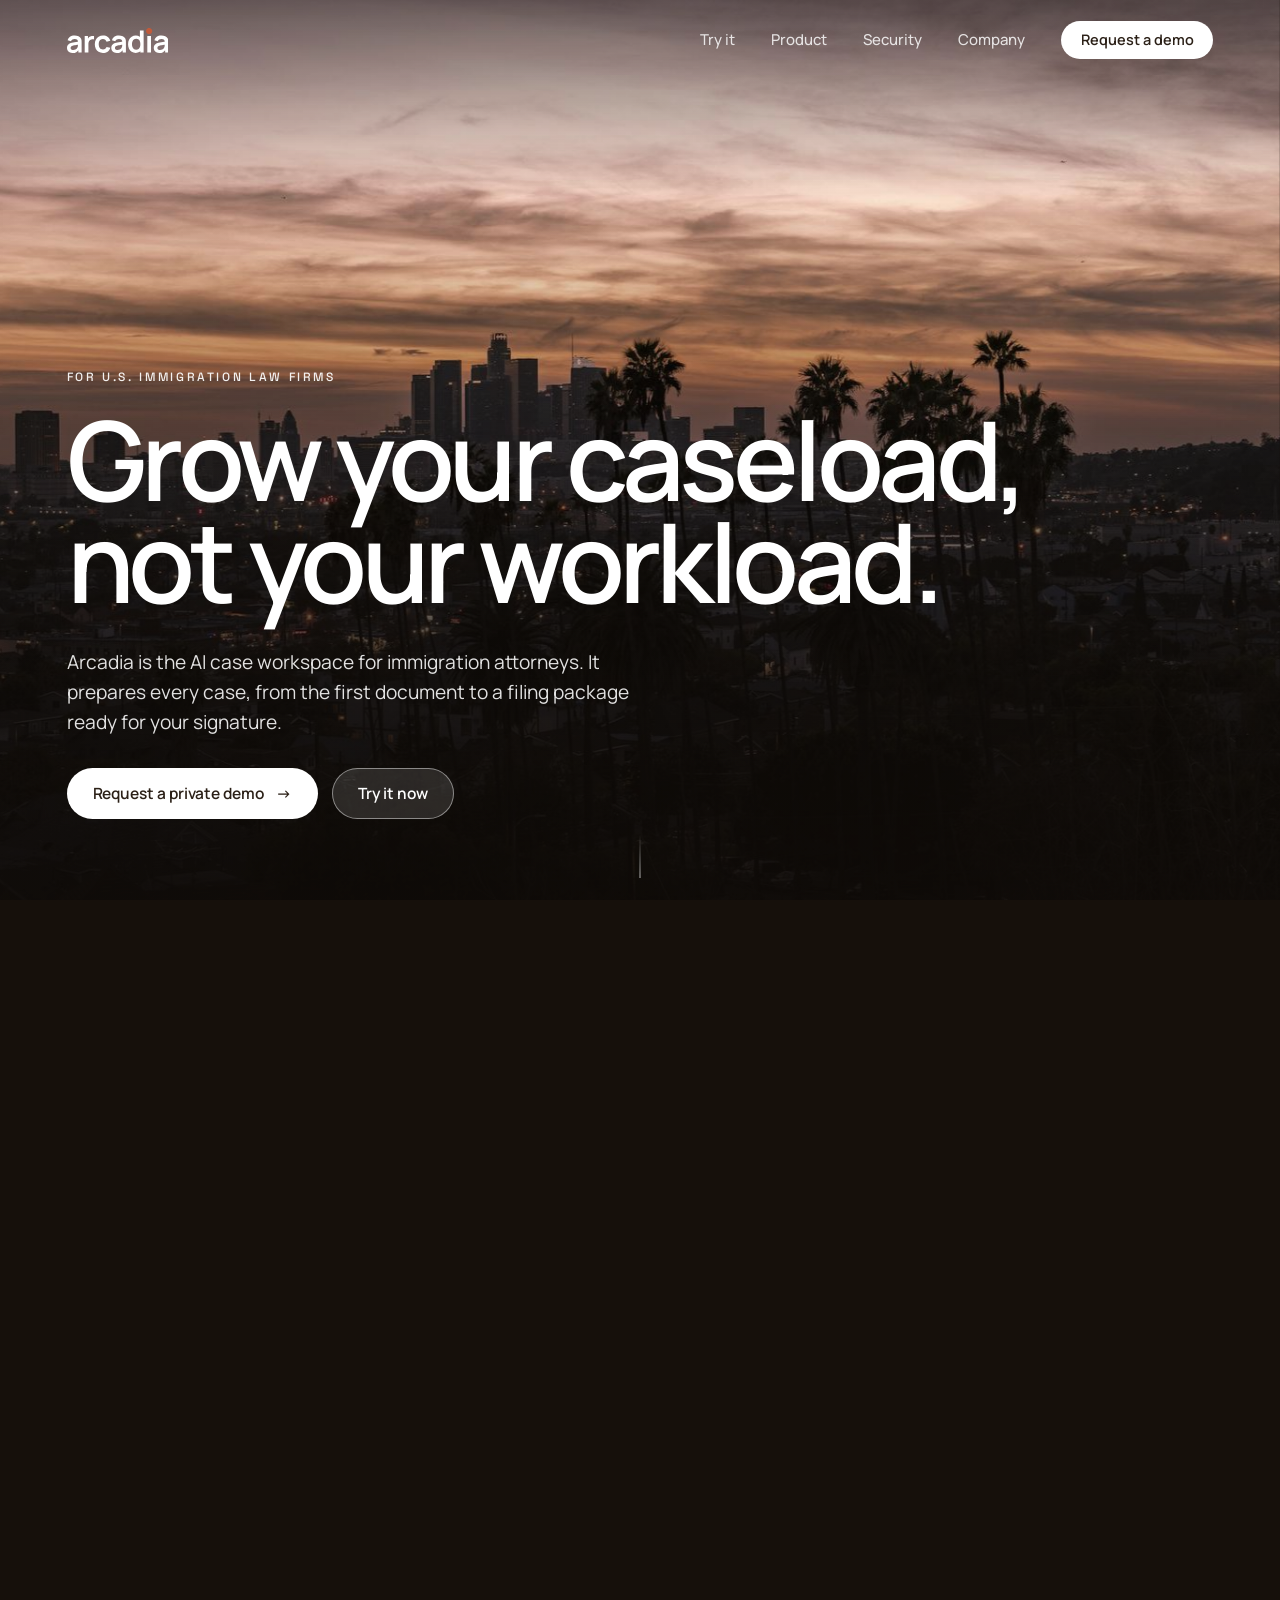
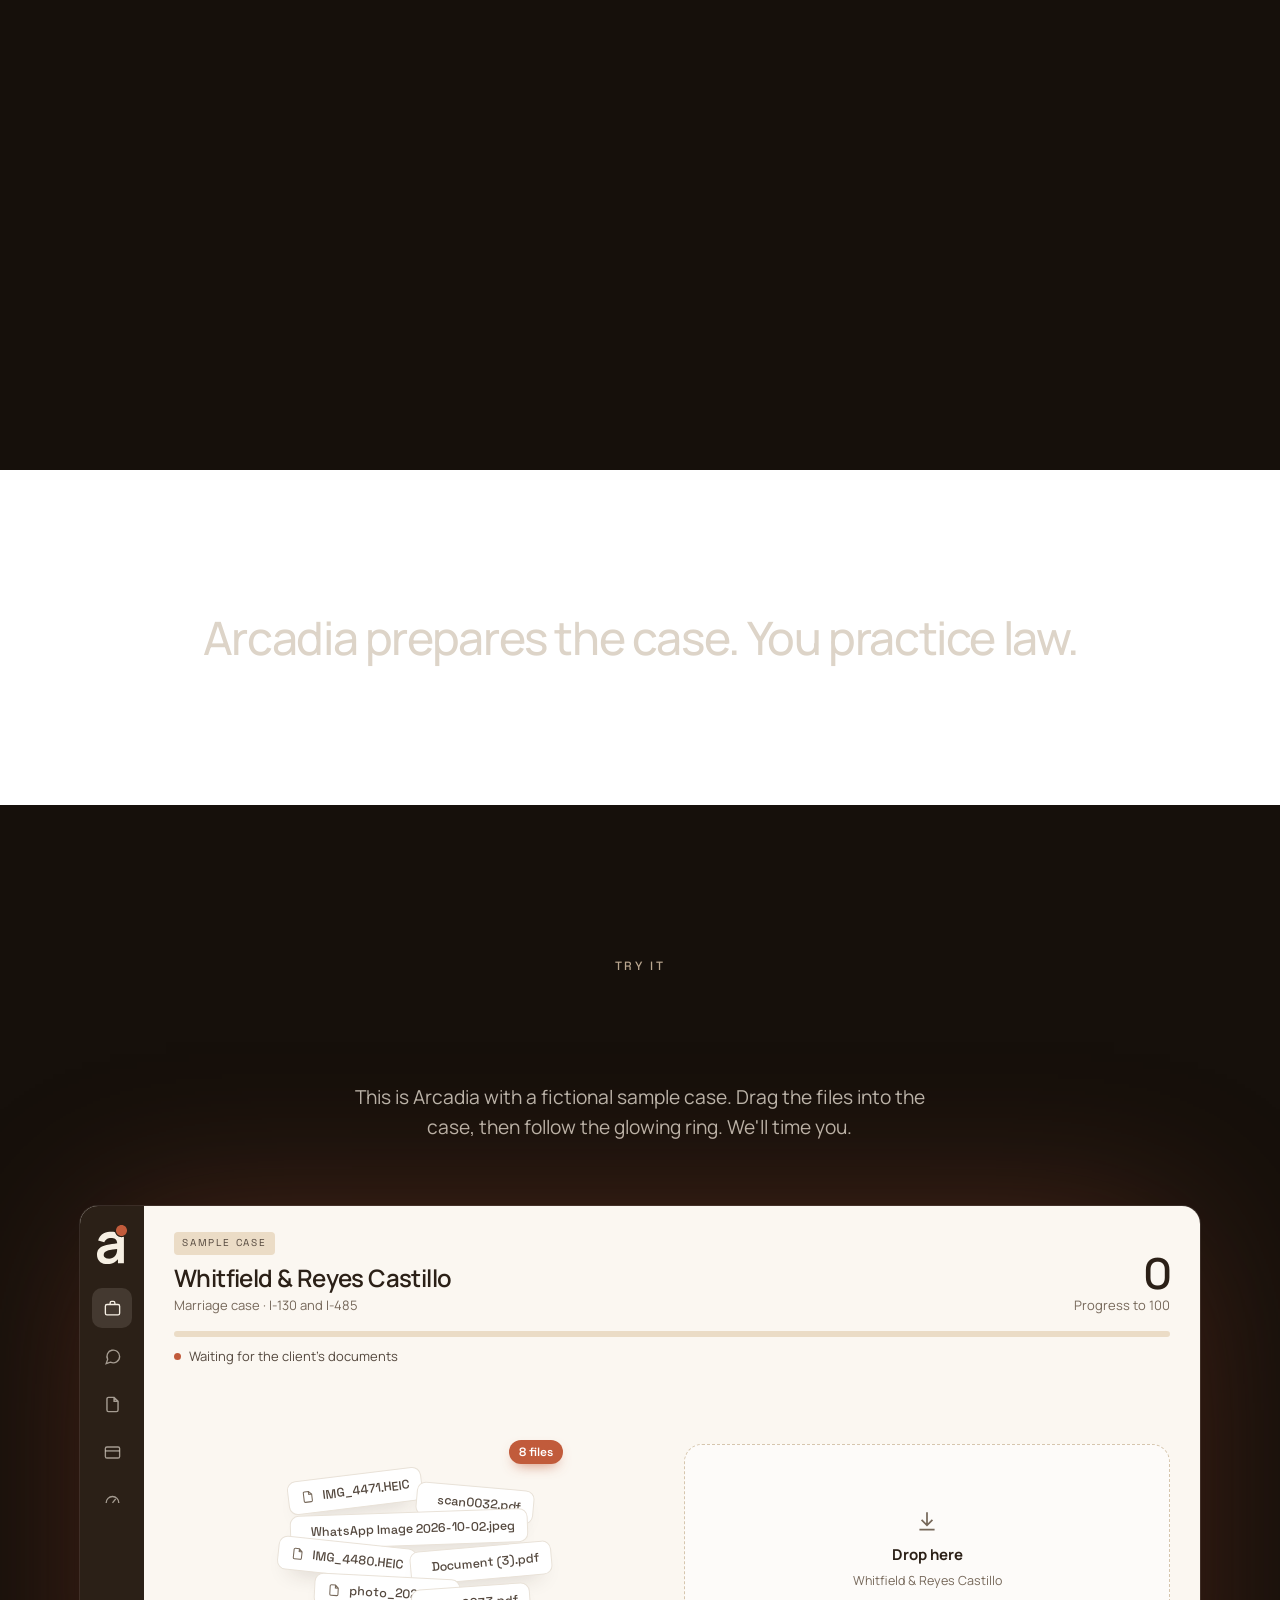
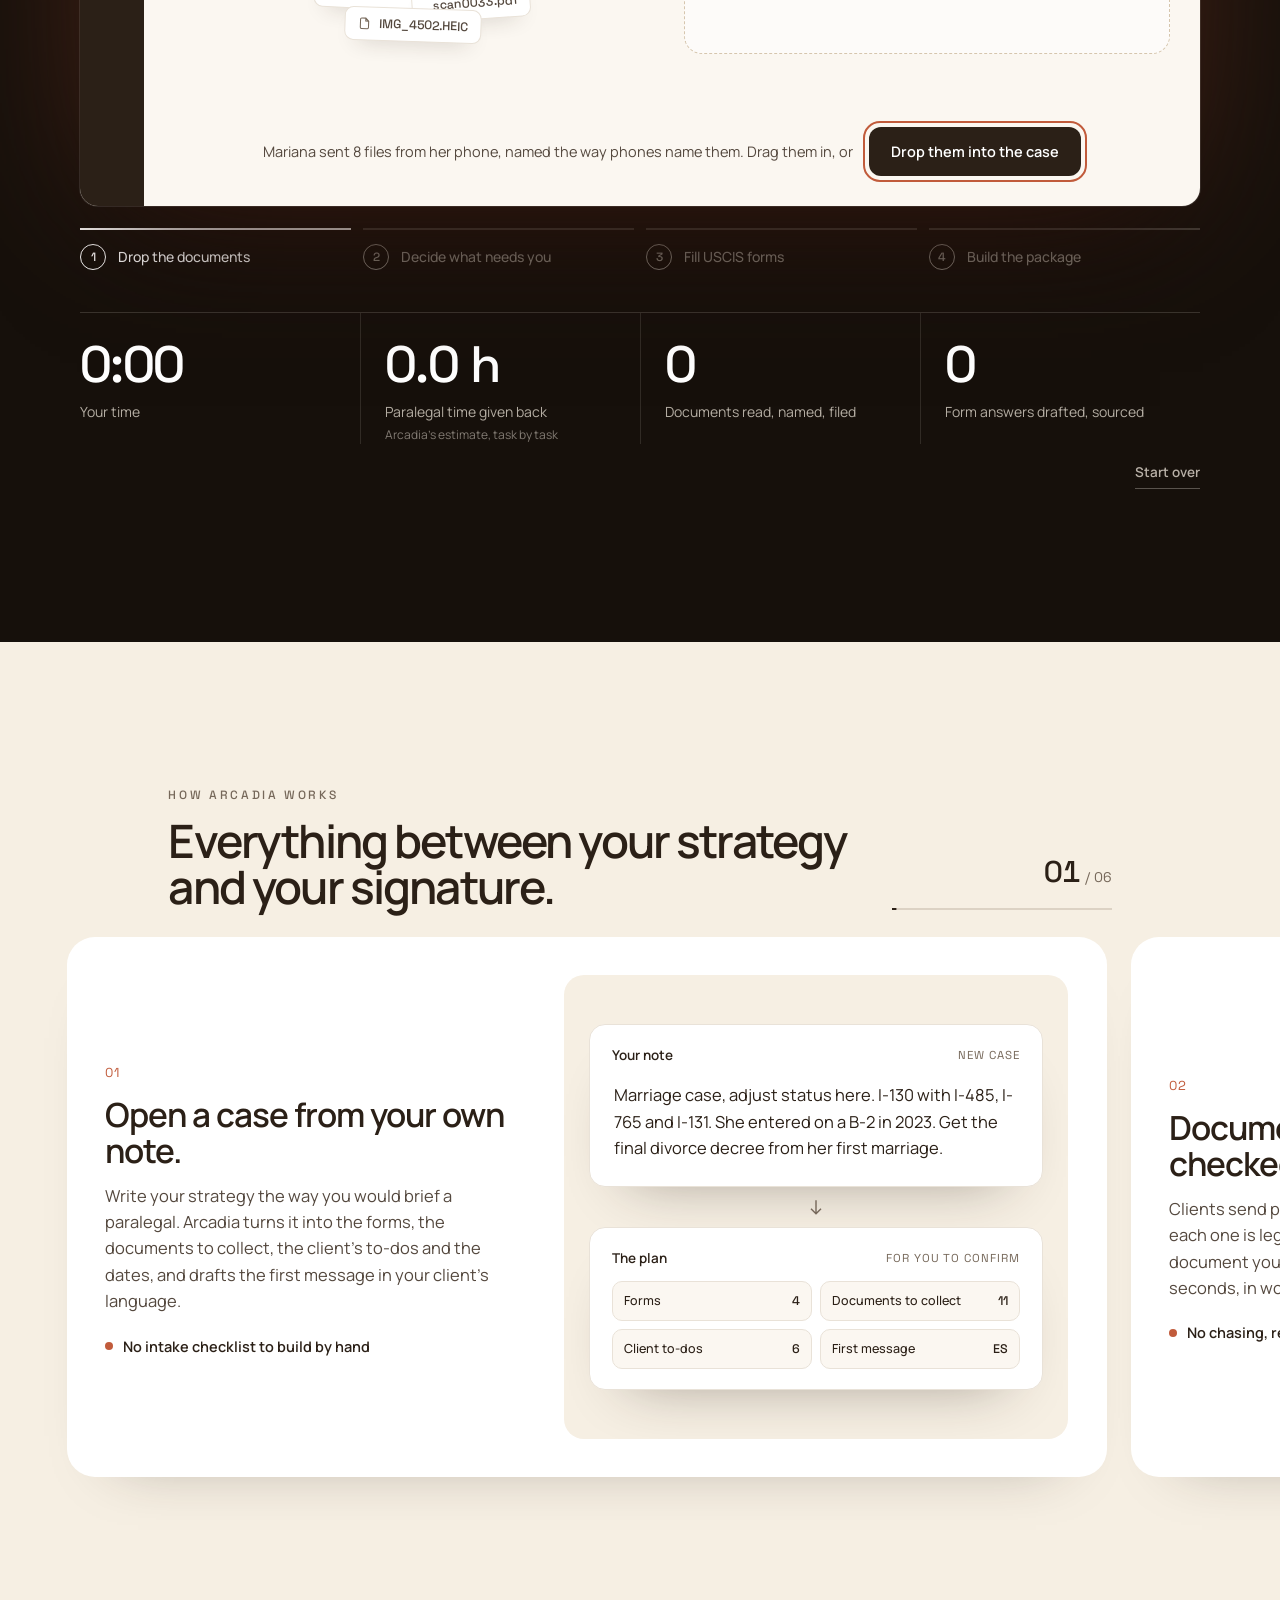
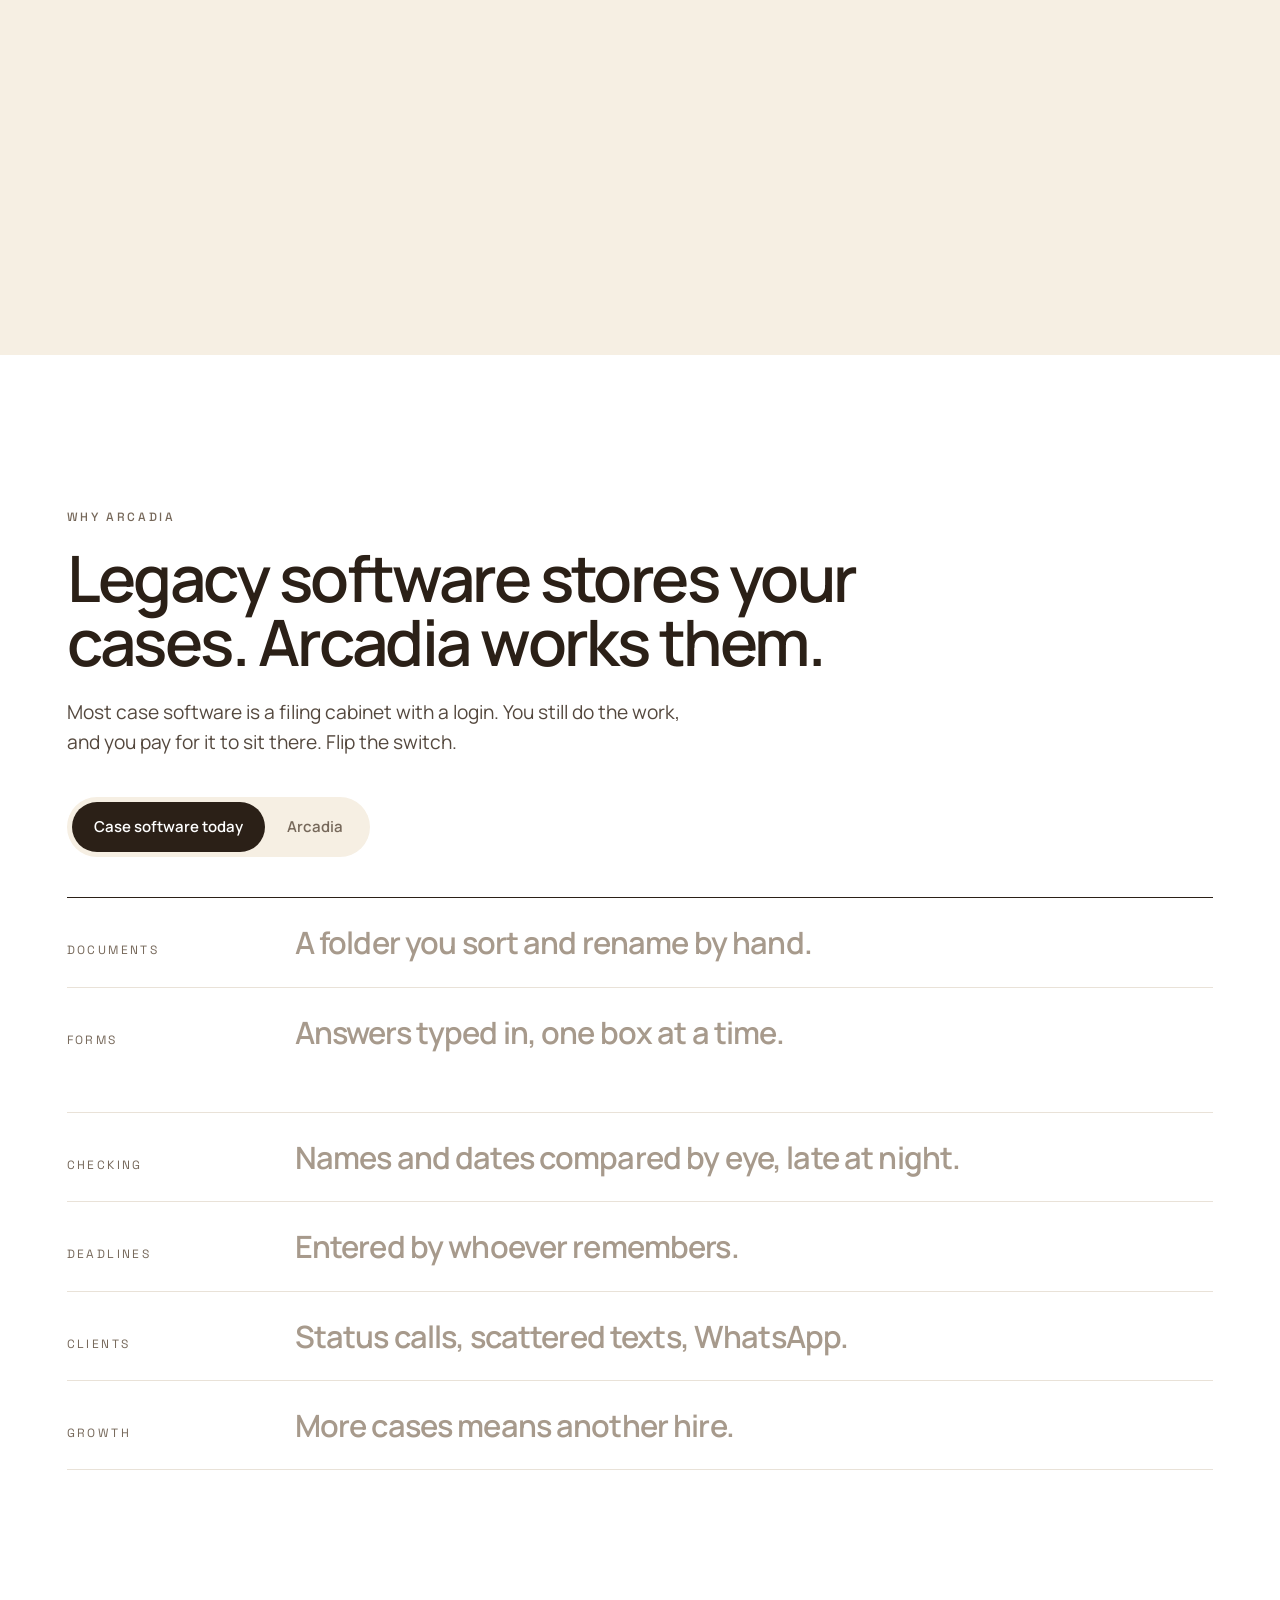
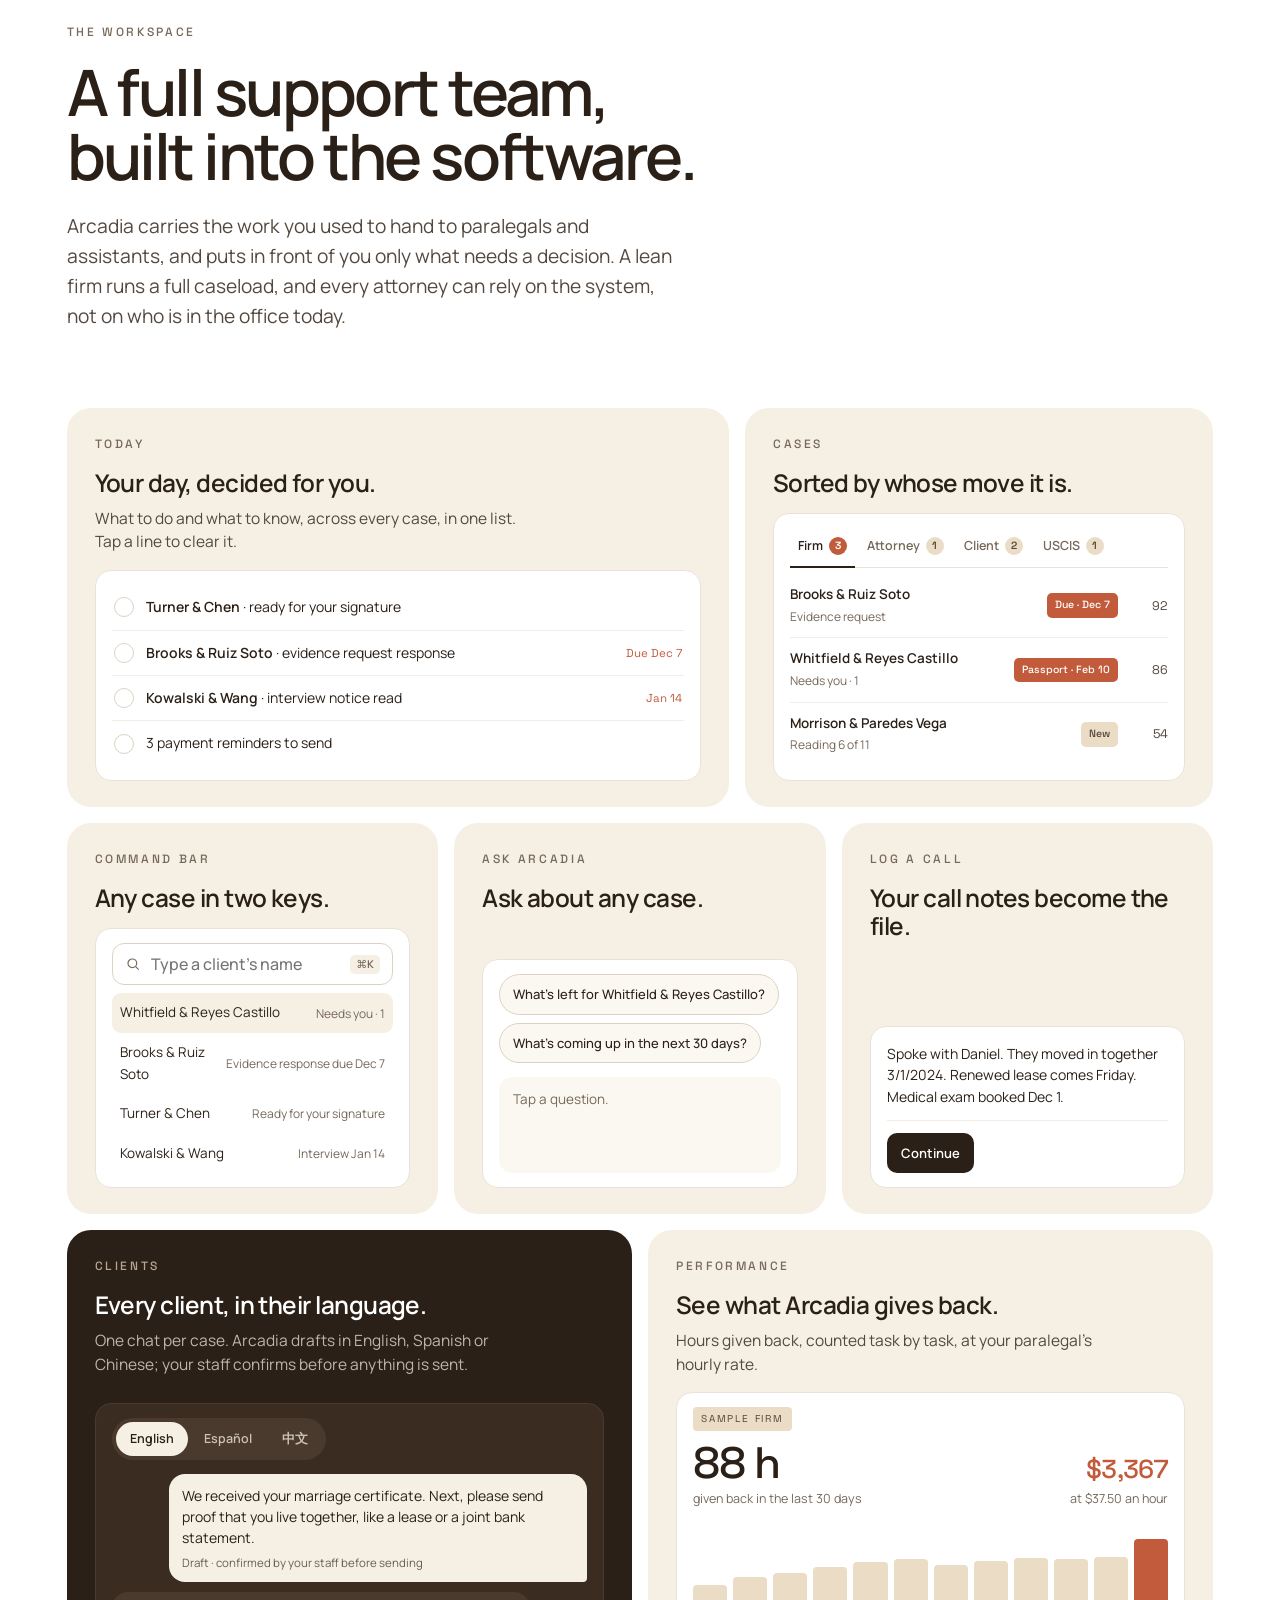
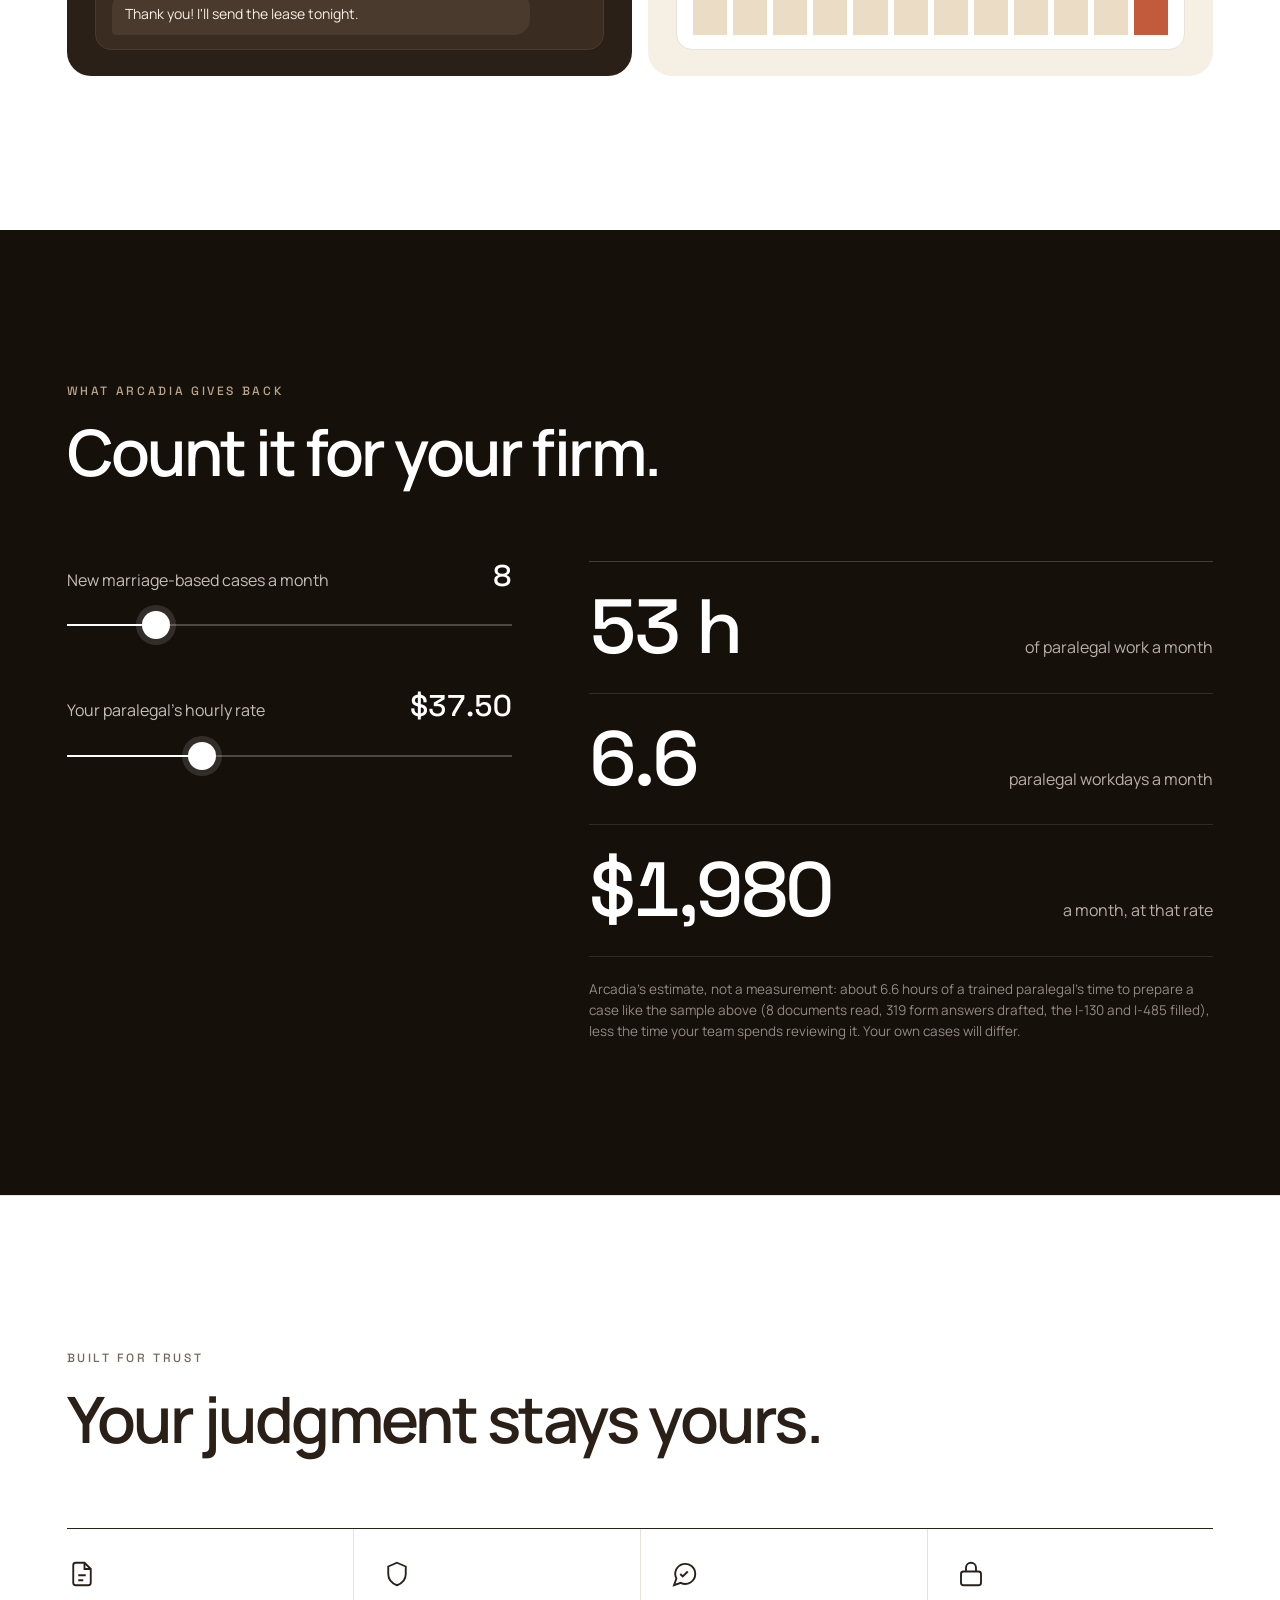
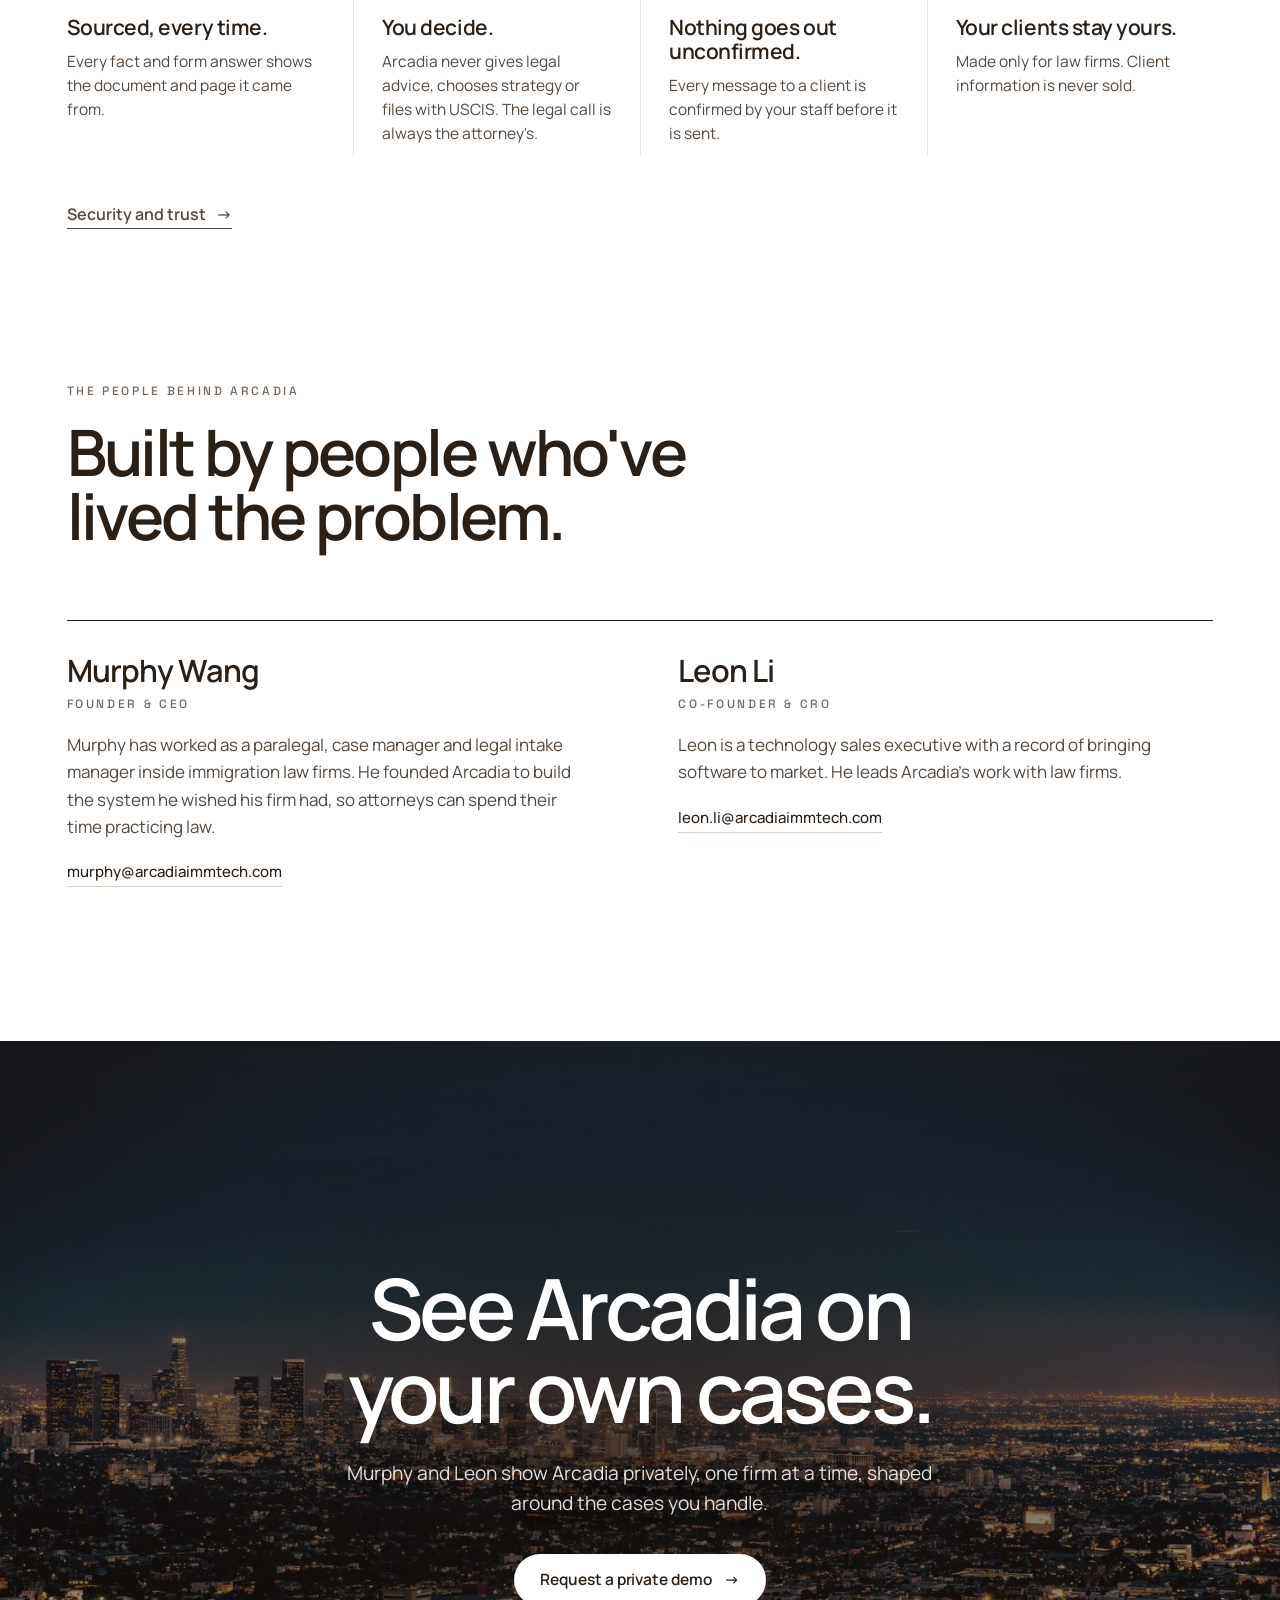
==== commit 6f237319: "The home page Murphy chose: a pinned opening, a timed drag-and-drop taste, a sideways story Murphy c" ====
--- a/index.html
+++ b/index.html
@@ -13,6 +13,7 @@
   <link rel="preload" href="assets/fonts/Manrope-Variable.ttf" as="font" type="font/ttf" crossorigin>
   <link rel="preload" href="assets/img/photo/la-dusk-2400.jpg" as="image" imagesrcset="assets/img/photo/la-dusk-960.jpg 960w, assets/img/photo/la-dusk-1600.jpg 1600w, assets/img/photo/la-dusk-2400.jpg 2400w" imagesizes="100vw">
   <link rel="stylesheet" href="assets/styles.css">
+  <link rel="stylesheet" href="assets/home.css">
   <script>document.documentElement.className = "js";</script>
   <meta property="og:title" content="Arcadia · The AI case workspace for immigration law firms">
   <meta property="og:description" content="Grow your caseload, not your workload.">
@@ -45,47 +46,47 @@
 
   <main id="main">
 
-    <!-- The opening: a city at dusk, full screen. -->
-    <section class="hero" aria-labelledby="hero-title">
-      <div class="hero-media"><img src="assets/img/photo/la-dusk-2400.jpg" srcset="assets/img/photo/la-dusk-960.jpg 960w, assets/img/photo/la-dusk-1600.jpg 1600w, assets/img/photo/la-dusk-2400.jpg 2400w" sizes="100vw" alt="" width="2400" height="1440" fetchpriority="high"></div>
-      <div class="wrap hero-in">
-        <p class="label up">For U.S. immigration law firms</p>
-        <h1 class="up u2" id="hero-title">Grow your caseload,<br class="br-d"> not your workload.</h1>
-        <div class="hero-row">
-          <div class="up u3">
-            <p class="sub">Arcadia is the AI case workspace for immigration attorneys. It prepares every case, from the first document to a filing package ready for your signature.</p>
-            <div class="actions">
+    <!-- The opening: the city at dusk stays in place while the product rises over it. -->
+    <section class="intro" id="intro" aria-labelledby="hero-title">
+      <div class="pin">
+        <div class="intro-photo"><img src="assets/img/photo/la-dusk-2400.jpg" srcset="assets/img/photo/la-dusk-960.jpg 960w, assets/img/photo/la-dusk-1600.jpg 1600w, assets/img/photo/la-dusk-2400.jpg 2400w" sizes="100vw" alt="" width="2400" height="1440" fetchpriority="high"></div>
+        <div class="intro-shade"></div>
+        <div class="intro-dim"></div>
+        <div class="intro-copy">
+          <div class="wrap">
+            <p class="label up">For U.S. immigration law firms</p>
+            <h1 class="up u2" id="hero-title">Grow your caseload,<br class="br-d"> not your workload.</h1>
+            <p class="sub up u3">Arcadia is the AI case workspace for immigration attorneys. It prepares every case, from the first document to a filing package ready for your signature.</p>
+            <div class="actions up u3">
               <a class="btn btn-light" href="demo.html">Request a private demo <span class="arr" aria-hidden="true">&rarr;</span></a>
               <a class="btn btn-glass" href="#try">Try it now</a>
             </div>
           </div>
-          <div class="glass up u4" aria-hidden="true">
-            <div class="t"><span class="tag">Sample case</span><span class="gp" id="gp">100</span></div>
-            <b class="name">Whitfield &amp; Reyes Castillo</b>
-            <small>Marriage case · I-130 and I-485</small>
-            <div class="gm"><i id="gm" style="width:100%"></i></div>
-            <div class="gs"><span class="d"></span><span id="gs">Ready for your signature</span></div>
-          </div>
-        </div>
-      </div>
-      <span class="scrollcue" aria-hidden="true"></span>
+        </div>
+        <div class="intro-product" aria-hidden="true">
+          <div class="win"><img src="assets/img/product/workspace.jpg" alt="" width="1800" height="1125" decoding="async"></div>
+          <p class="intro-cap"><b>Every case, prepared before you open it.</b><span>Arcadia, with a fictional sample case</span></p>
+        </div>
+        <span class="scrollcue" aria-hidden="true"></span>
+      </div>
     </section>
 
     <section class="statement" aria-label="What Arcadia does">
       <div class="wrap">
-        <p class="words">Most firms can only grow by hiring. Arcadia gives every attorney a support team in software. It reads every page, drafts every form, and keeps every date in sight, so you take on more cases with the team you have.</p>
-      </div>
-    </section>
-
-    <!-- Try it: a working miniature with a fictional sample case. -->
-    <section class="try" id="try" aria-labelledby="try-title">
+        <p class="words">Arcadia prepares the case. You practice law.</p>
+      </div>
+    </section>
+
+    <!-- Try it: a working miniature with a fictional sample case, timed. -->
+    <section class="stage-sec" id="try" aria-labelledby="try-title">
       <div class="wrap">
-        <div class="try-head">
-          <div><p class="label rv">Try it</p><h2 class="rv d1" id="try-title">Prepare a case<br class="br-d"> in four clicks.</h2></div>
-          <p class="lede rv d2">This is Arcadia with a fictional sample case. Click the button with the glowing ring and watch the case get ready.</p>
-        </div>
-
-        <div class="app rv" id="taste" role="region" aria-label="A working miniature of Arcadia with a fictional sample case">
+        <div class="stage-head">
+          <p class="label rv">Try it</p>
+          <h2 class="rv d1" id="try-title">Prepare a case in four clicks.</h2>
+          <p class="lede rv d2">This is Arcadia with a fictional sample case. Drag the files into the case, then follow the glowing ring. We'll time you.</p>
+        </div>
+
+        <div class="app app2 rv" id="taste" role="region" aria-label="A working miniature of Arcadia with a fictional sample case">
           <div class="rail" aria-hidden="true">
             <span class="mono"><svg viewBox="0 0 76.69 100"><use href="assets/brand/sprite.svg#monogram"/></svg></span>
             <span class="on"><svg viewBox="0 0 24 24" fill="none" stroke="currentColor" stroke-width="1.7"><rect x="3" y="7" width="18" height="13" rx="2"/><path d="M9 7V5a2 2 0 0 1 2-2h2a2 2 0 0 1 2 2v2"/></svg></span>
@@ -105,22 +106,26 @@
 
             <div class="stage">
               <div class="pane on" data-pane="drop">
-                <div class="drop" id="drop">
-                  <div class="files" aria-hidden="true">
-                    <span class="file" style="--r:-3deg;--i:0"><svg><use href="#i-file"/></svg>IMG_4471.HEIC</span>
-                    <span class="file" style="--r:2deg;--i:1"><svg><use href="#i-file"/></svg>scan0032.pdf</span>
-                    <span class="file" style="--r:-1deg;--i:2"><svg><use href="#i-file"/></svg>WhatsApp Image 2026-10-02.jpeg</span>
-                    <span class="file" style="--r:3deg;--i:3"><svg><use href="#i-file"/></svg>IMG_4480.HEIC</span>
-                    <span class="file" style="--r:-2deg;--i:4"><svg><use href="#i-file"/></svg>Document (3).pdf</span>
-                    <span class="file" style="--r:1deg;--i:5"><svg><use href="#i-file"/></svg>photo_2026.jpg</span>
-                    <span class="file" style="--r:-3deg;--i:6"><svg><use href="#i-file"/></svg>scan0033.pdf</span>
-                    <span class="file" style="--r:2deg;--i:7"><svg><use href="#i-file"/></svg>IMG_4502.HEIC</span>
-                  </div>
-                  <p>Mariana sent 8 files from her phone: photos, scans and a WhatsApp image, named the way phones name them.</p>
-                  <button class="hot" type="button" data-act="drop">Drop them into the case</button>
-                </div>
-              </div>
-
+                <div class="drop2">
+                  <div class="pile" id="pile" tabindex="0" role="button" aria-label="Eight files from the client's phone. Drag them into the case, or press Enter.">
+                    <span class="file" style="--x:-62px;--y:-58px;--r:-7deg"><svg><use href="#i-file"/></svg>IMG_4471.HEIC</span>
+                    <span class="file" style="--x:58px;--y:-46px;--r:5deg"><svg><use href="#i-file"/></svg>scan0032.pdf</span>
+                    <span class="file" style="--x:-8px;--y:-20px;--r:-2deg"><svg><use href="#i-file"/></svg>WhatsApp Image 2026-10-02.jpeg</span>
+                    <span class="file" style="--x:-70px;--y:10px;--r:6deg"><svg><use href="#i-file"/></svg>IMG_4480.HEIC</span>
+                    <span class="file" style="--x:64px;--y:14px;--r:-5deg"><svg><use href="#i-file"/></svg>Document (3).pdf</span>
+                    <span class="file" style="--x:-30px;--y:44px;--r:3deg"><svg><use href="#i-file"/></svg>photo_2026.jpg</span>
+                    <span class="file" style="--x:54px;--y:54px;--r:-4deg"><svg><use href="#i-file"/></svg>scan0033.pdf</span>
+                    <span class="file" style="--x:-4px;--y:76px;--r:2deg"><svg><use href="#i-file"/></svg>IMG_4502.HEIC</span>
+                    <span class="pile-n">8 files</span>
+                  </div>
+                  <div class="target" id="target">
+                    <svg viewBox="0 0 24 24" fill="none" stroke="currentColor" stroke-width="1.6" aria-hidden="true"><path d="M12 4v11M7 11l5 5 5-5M5 20h14"/></svg>
+                    <b>Drop here</b>
+                    <small>Whitfield &amp; Reyes Castillo</small>
+                  </div>
+                  <p class="drop-hint">Mariana sent 8 files from her phone, named the way phones name them. Drag them in, or <button class="hot" type="button" data-act="drop">Drop them into the case</button></p>
+                </div>
+              </div>
               <div class="pane" data-pane="read">
                 <div class="reads">
                   <div class="rr"><span class="ic"><svg><use href="#i-doc"/></svg></span><div><b>Passport · Mariana Reyes Castillo</b><small>was IMG_4471.HEIC · 2 pages</small></div><span class="st"></span></div>
@@ -234,27 +239,11 @@
             </div>
           </div>
 
-          <aside class="side" aria-label="Paralegal time given back">
-            <div class="sh2"><svg viewBox="0 0 24 24" fill="currentColor" aria-hidden="true"><path d="M12 2l1.8 6.2L20 10l-6.2 1.8L12 18l-1.8-6.2L4 10l6.2-1.8z"/></svg>Arcadia</div>
-            <div class="tg">
-              <small>Paralegal time given back</small>
-              <div class="big"><b id="hrs">0.0</b><span>hours</span></div>
-            </div>
-            <ul class="tasks">
-              <li>Documents read, named, filed <b id="tDocs">0</b></li>
-              <li>Problems found, with the page <b id="tFind">0</b></li>
-              <li>Form answers drafted, sourced <b id="tAns">0</b></li>
-              <li>USCIS forms filled <b id="tForms">0</b></li>
-              <li>Package pieces assembled <b id="tPkg">0</b></li>
-            </ul>
-            <p class="note">Arcadia's estimate of a trained paralegal's time for each task, less the time you spend reviewing it.</p>
-          </aside>
-
           <div class="done-o" id="doneO">
             <div class="done-c">
               <div class="big-ok" aria-hidden="true"></div>
               <h3>Ready for your signature.</h3>
-              <p>Four clicks from you. About <b id="doneH">6.6</b> hours of paralegal work from Arcadia.</p>
+              <p>Your time: <b id="doneT">11 seconds</b>. A paralegal's: about <b id="doneH">6.6</b> hours.</p>
               <p class="fine">Arcadia's estimate, task by task. Sample case, fictional people.</p>
               <div class="row">
                 <a class="btn btn-dark" href="demo.html">See it on your cases <span class="arr" aria-hidden="true">&rarr;</span></a>
@@ -270,61 +259,31 @@
           <li><span class="n">3</span>Fill USCIS forms</li>
           <li><span class="n">4</span>Build the package</li>
         </ol>
+
+        <div class="specs" aria-label="The sample case so far">
+          <div><b id="tm">0:00</b><span>Your time</span></div>
+          <div><b><span id="hrs">0.0</span> h</b><span>Paralegal time given back<em>Arcadia's estimate, task by task</em></span></div>
+          <div><b id="tDocs">0</b><span>Documents read, named, filed</span></div>
+          <div><b id="tAns">0</b><span>Form answers drafted, sourced</span></div>
+        </div>
         <div class="again"><button type="button" data-act="again">Start over</button></div>
       </div>
     </section>
 
-    <!-- How Arcadia works: six steps, the picture beside them changing as you scroll. -->
-    <section class="how" id="how" aria-labelledby="how-title">
-      <div class="wrap">
-        <div class="how-head">
-          <p class="label rv">How Arcadia works</p>
-          <h2 class="rv d1" id="how-title">Everything between your strategy and your signature.</h2>
-          <p class="lede rv d2">You make the legal calls. Arcadia does the rest of the case: the collecting, reading, checking, drafting, assembling and watching that used to fill a paralegal's week.</p>
-        </div>
-
-        <div class="how-grid">
-          <div class="how-steps">
-            <div class="hs" data-v="0">
-              <span class="n">01</span>
-              <h3>Open a case from your own note.</h3>
-              <p>Write your strategy the way you would brief a paralegal. Arcadia turns it into the forms, the documents to collect, the client's to-dos and the dates, and drafts the first message to your client in their language.</p>
-              <span class="gain">No intake checklist to build by hand</span>
-            </div>
-            <div class="hs" data-v="1">
-              <span class="n">02</span>
-              <h3>Documents arrive named, checked and filed.</h3>
-              <p>Clients send photos from their phone. Arcadia checks that each one is legible, complete, current and the document you asked for, names it, and files it to the right case. A blurry page goes back to the client in seconds, in words your firm set in advance, not weeks later.</p>
-              <span class="gain">No chasing, renaming or re-uploading</span>
-            </div>
-            <div class="hs" data-v="2">
-              <span class="n">03</span>
-              <h3>Every page read. Every fact cross-checked.</h3>
-              <p>Names, dates and addresses are compared across every document by tested code. When two papers disagree, it comes to you as a single line with both pages one click away, before USCIS sees it.</p>
-              <span class="gain">The mismatch found on day one, not at the interview</span>
-            </div>
-            <div class="hs" data-v="3">
-              <span class="n">04</span>
-              <h3>USCIS forms, drafted and sourced.</h3>
-              <p>The I-130 and I-485 are filled on USCIS's own PDF forms, current edition, from the documents, the questionnaire and your call notes. Every answer shows where it came from. Only settled answers go in; signatures stay yours, in ink.</p>
-              <span class="gain">Hundreds of boxes you no longer type</span>
-            </div>
-            <div class="hs" data-v="4">
-              <span class="n">05</span>
-              <h3>A package ready to sign and mail.</h3>
-              <p>Cover letter, G-28, fees, forms in USCIS's order and tabbed evidence, assembled for you. Arcadia marks every place to sign and checks that each signed page came back before it goes in the envelope.</p>
-              <span class="gain">Days, not weeks, to a complete filing</span>
-            </div>
-            <div class="hs" data-v="5">
-              <span class="n">06</span>
-              <h3>Watched after filing.</h3>
-              <p>The parcel is tracked until the receipt notice. Every notice is read, every date goes on Today with your firm's lead time, and when a case is due for its next step, Arcadia puts it in front of you.</p>
-              <span class="gain">No deadline living in someone's head</span>
-            </div>
-          </div>
-
-          <div class="hv" aria-hidden="true">
-            <div class="vis on" data-vis="0">
+    <!-- How Arcadia works: six panels that move sideways as the page scrolls. -->
+    <section class="story" id="how" aria-labelledby="how-title">
+      <div class="story-pin">
+        <div class="wrap story-head">
+          <div>
+            <p class="label">How Arcadia works</p>
+            <h2 id="how-title">Everything between your strategy and your signature.</h2>
+          </div>
+          <div class="story-count" aria-hidden="true"><b id="storyN">01</b> / 06<div class="story-bar"><i id="storyBar"></i></div></div>
+        </div>
+        <div class="story-track" id="storyTrack">
+          <article class="panel">
+            <div><span class="n">01</span><h3>Open a case from your own note.</h3><p>Write your strategy the way you would brief a paralegal. Arcadia turns it into the forms, the documents to collect, the client's to-dos and the dates, and drafts the first message in your client's language.</p><span class="gain">No intake checklist to build by hand</span></div>
+            <div class="vis" aria-hidden="true">
               <div style="width:100%">
                 <div class="card">
                   <div class="ct">Your note<small>NEW CASE</small></div>
@@ -342,7 +301,10 @@
                 </div>
               </div>
             </div>
-            <div class="vis" data-vis="1">
+          </article>
+          <article class="panel">
+            <div><span class="n">02</span><h3>Documents arrive named, checked and filed.</h3><p>Clients send photos from their phone. Arcadia checks each one is legible, complete, current and the document you asked for. A blurry page goes back in seconds, in words your firm set in advance.</p><span class="gain">No chasing, renaming or re-uploading</span></div>
+            <div class="vis" aria-hidden="true">
               <div class="row2">
                 <div class="phone">
                   <div style="font-size:12px;color:var(--ink-3);margin-bottom:10px">Chat with your firm</div>
@@ -359,7 +321,10 @@
                 </div>
               </div>
             </div>
-            <div class="vis" data-vis="2">
+          </article>
+          <article class="panel">
+            <div><span class="n">03</span><h3>Every page read. Every fact cross-checked.</h3><p>Names, dates and addresses are compared across every document by tested code. When two papers disagree, it comes to you as one line with both pages a click away, before USCIS sees it.</p><span class="gain">The mismatch found on day one, not at the interview</span></div>
+            <div class="vis" aria-hidden="true">
               <div class="card">
                 <div class="ct">Cross-check<small>8 DOCUMENTS</small></div>
                 <table class="cmp">
@@ -372,7 +337,10 @@
                 <div class="vline" style="margin-top:8px"><span class="x"></span><span>Name spelled differently on the marriage certificate (p.1). Confirm with the attorney.</span></div>
               </div>
             </div>
-            <div class="vis" data-vis="3">
+          </article>
+          <article class="panel">
+            <div><span class="n">04</span><h3>USCIS forms, drafted and sourced.</h3><p>The I-130 and I-485 are filled on USCIS's own PDF forms, current edition, from the documents, the questionnaire and your call notes. Only settled answers go in; signatures stay yours, in ink.</p><span class="gain">Hundreds of boxes you no longer type</span></div>
+            <div class="vis" aria-hidden="true">
               <div class="card">
                 <div class="ct">Form I-485<small>USCIS EDITION · DRAFT FOR REVIEW</small></div>
                 <div class="vline"><span class="k">Family name</span><span class="v">REYES CASTILLO</span><span class="src">Passport · p.1</span></div>
@@ -382,7 +350,10 @@
                 <div class="vline"><span class="k">Signature</span><span class="v" style="color:var(--ink-3)">left empty for ink</span></div>
               </div>
             </div>
-            <div class="vis" data-vis="4">
+          </article>
+          <article class="panel">
+            <div><span class="n">05</span><h3>A package ready to sign and mail.</h3><p>Cover letter, G-28, fees, forms in USCIS's order and tabbed evidence, assembled for you. Arcadia marks every place to sign and checks each signed page came back.</p><span class="gain">Days, not weeks, to a complete filing</span></div>
+            <div class="vis" aria-hidden="true">
               <div class="card">
                 <div class="ct">Filing package<small>IN USCIS'S ORDER</small></div>
                 <div class="vline"><span class="ok"></span><span>Cover letter</span></div>
@@ -392,7 +363,10 @@
                 <div class="vline"><span class="x"></span><span>2 signed pages to check back in</span><span class="src">Signature map</span></div>
               </div>
             </div>
-            <div class="vis" data-vis="5">
+          </article>
+          <article class="panel">
+            <div><span class="n">06</span><h3>Watched after filing.</h3><p>The parcel is tracked until the receipt notice. Every notice is read, every date goes on Today with your firm's lead time, and the next step is put in front of you when it's due.</p><span class="gain">No deadline living in someone's head</span></div>
+            <div class="vis" aria-hidden="true">
               <div class="card">
                 <div class="ct">After filing<small>WATCHED FOR YOU</small></div>
                 <ul class="track">
@@ -404,31 +378,35 @@
                 </ul>
               </div>
             </div>
-          </div>
-        </div>
-      </div>
-    </section>
-
-    <!-- Why Arcadia -->
-    <section class="why dark" id="why" aria-labelledby="why-title">
+          </article>
+        </div>
+      </div>
+    </section>
+
+    <!-- Why Arcadia: flip legacy software to Arcadia. -->
+    <section class="why2" id="why" aria-labelledby="why-title">
       <div class="wrap">
         <p class="label rv">Why Arcadia</p>
-        <h2 class="rv d1" id="why-title">Legacy software stores your cases.<br class="br-d"> Arcadia works them.</h2>
-        <p class="lede rv d2">Most case software is a filing cabinet with a login. You still do the work, and you pay for it to sit there. Arcadia is built to do the work, and to show you only what needs your judgment.</p>
-        <div class="vs">
-          <div class="h"></div><div class="h">Case software today</div><div class="h us"><svg viewBox="0 0 405.59 100" role="img" aria-label="Arcadia"><use href="assets/brand/sprite.svg#wordmark"/></svg></div>
-          <div class="c t rv">Documents</div><div class="c old rv">A folder you sort and rename by hand.</div><div class="c new rv">Every file read, named and filed to the right case, with its dates and numbers.</div>
-          <div class="c t rv">Forms</div><div class="c old rv">Answers typed in, one box at a time.</div><div class="c new rv">I-130 and I-485 drafted on USCIS's own forms, every answer one click from its page.</div>
-          <div class="c t rv">Checking</div><div class="c old rv">Names and dates compared by eye, late at night.</div><div class="c new rv">Tested code compares every name, date and address. Same facts, same result, every time.</div>
-          <div class="c t rv">Deadlines</div><div class="c old rv">Entered by whoever remembers.</div><div class="c new rv">Read from every notice and put on Today, with your firm's lead time.</div>
-          <div class="c t rv">Clients</div><div class="c old rv">Status calls, scattered texts, WhatsApp.</div><div class="c new rv">One chat per case in English, Spanish or Chinese, every message confirmed by your staff.</div>
-          <div class="c t rv">Growth</div><div class="c old rv">More cases means another hire.</div><div class="c new rv">More cases with the team you have, and the hours given back counted, task by task.</div>
+        <h2 class="rv d1" id="why-title">Legacy software stores your cases. Arcadia works them.</h2>
+        <p class="lede rv d2">Most case software is a filing cabinet with a login. You still do the work, and you pay for it to sit there. Flip the switch.</p>
+        <div class="switch rv d2" id="switch" role="group" aria-label="Compare">
+          <span class="knob" aria-hidden="true"></span>
+          <button type="button" data-side="old" aria-pressed="true">Case software today</button>
+          <button type="button" data-side="new" aria-pressed="false">Arcadia</button>
+        </div>
+        <div class="flip" id="flip" data-side="old" aria-live="polite">
+          <div class="frow" style="--i:0"><span class="t">Documents</span><div class="fv"><span class="old">A folder you sort and rename by hand.</span><span class="new">Every file read, named and filed to the right case.</span></div></div>
+          <div class="frow" style="--i:1"><span class="t">Forms</span><div class="fv"><span class="old">Answers typed in, one box at a time.</span><span class="new">The I-130 and I-485 drafted on USCIS's own forms, every answer sourced.</span></div></div>
+          <div class="frow" style="--i:2"><span class="t">Checking</span><div class="fv"><span class="old">Names and dates compared by eye, late at night.</span><span class="new">Every name, date and address compared by tested code.</span></div></div>
+          <div class="frow" style="--i:3"><span class="t">Deadlines</span><div class="fv"><span class="old">Entered by whoever remembers.</span><span class="new">Read from every notice and put on Today.</span></div></div>
+          <div class="frow" style="--i:4"><span class="t">Clients</span><div class="fv"><span class="old">Status calls, scattered texts, WhatsApp.</span><span class="new">One chat per case, in English, Spanish or Chinese.</span></div></div>
+          <div class="frow" style="--i:5"><span class="t">Growth</span><div class="fv"><span class="old">More cases means another hire.</span><span class="new">More cases with the team you have.</span></div></div>
         </div>
       </div>
     </section>
 
     <!-- The workspace: tiles that respond -->
-    <section class="ws" id="workspace" aria-labelledby="ws-title">
+    <section class="ws" id="workspace" style="padding-top:0" aria-labelledby="ws-title">
       <div class="wrap">
         <div class="ws-head">
           <p class="label rv">The workspace</p>
@@ -478,17 +456,11 @@
           </article>
 
           <article class="tile rv">
-            <p class="label">Drop box</p>
-            <h3>Drop a pile. It sorts itself.</h3>
-            <div class="mini" style="padding:12px" aria-hidden="true">
-              <div class="sort">
-                <span class="fl" style="--x:2%;--dl:0s">IMG_2291.jpg</span>
-                <span class="fl" style="--x:36%;--dl:.5s">scan_0412.pdf</span>
-                <span class="fl" style="--x:70%;--dl:1s">notice.pdf</span>
-                <span class="bin b1">Whitfield<small>Birth certificate</small></span>
-                <span class="bin b2">Novak<small>Joint lease</small></span>
-                <span class="bin b3">Kowalski<small>Interview notice</small></span>
-              </div>
+            <p class="label">Command bar</p>
+            <h3>Any case in two keys.</h3>
+            <div class="mini">
+              <label class="kbar"><svg viewBox="0 0 24 24" fill="none" stroke="currentColor" stroke-width="1.8" aria-hidden="true"><circle cx="11" cy="11" r="6.5"/><path d="M16 16l4.5 4.5"/></svg><span class="sr-only">Find a case</span><input id="kin" type="text" placeholder="Type a client's name" autocomplete="off" spellcheck="false" aria-controls="kres"><kbd>⌘K</kbd></label>
+              <ul class="kres" id="kres" role="listbox" aria-label="Matching cases"></ul>
             </div>
           </article>
 
@@ -541,6 +513,34 @@
               <div class="bars" id="bars" aria-hidden="true"><i data-h="42"></i><i data-h="48"></i><i data-h="52"></i><i data-h="57"></i><i data-h="61"></i><i data-h="63"></i><i data-h="58"></i><i data-h="62"></i><i data-h="64"></i><i data-h="63"></i><i data-h="65"></i><i data-h="80"></i></div>
             </div>
           </article>
+        </div>
+      </div>
+    </section>
+
+    <!-- Count it for your firm -->
+    <section class="calc" id="back" aria-labelledby="calc-title">
+      <div class="wrap">
+        <p class="label rv">What Arcadia gives back</p>
+        <h2 class="rv d1" id="calc-title">Count it for your firm.</h2>
+        <div class="calc-grid">
+          <div class="rv">
+            <div class="ctl">
+              <div class="ctl-top"><label for="cCases">New marriage-based cases a month</label><output id="cCasesOut" for="cCases">8</output></div>
+              <input id="cCases" type="range" min="1" max="40" step="1" value="8">
+            </div>
+            <div class="ctl">
+              <div class="ctl-top"><label for="cRate">Your paralegal's hourly rate</label><output id="cRateOut" for="cRate">$37.50</output></div>
+              <input id="cRate" type="range" min="20" max="80" step="2.5" value="37.5">
+            </div>
+          </div>
+          <div class="rv d1" aria-live="polite">
+            <div class="outs">
+              <div class="out first"><b><span id="oHours">53</span> h</b><span>of paralegal work a month</span></div>
+              <div class="out"><b id="oDays">6.6</b><span>paralegal workdays a month</span></div>
+              <div class="out"><b id="oMoney">$1,980</b><span>a month, at that rate</span></div>
+            </div>
+            <p class="fine">Arcadia's estimate, not a measurement: about 6.6 hours of a trained paralegal's time to prepare a case like the sample above (8 documents read, 319 form answers drafted, the I-130 and I-485 filled), less the time your team spends reviewing it. Your own cases will differ.</p>
+          </div>
         </div>
       </div>
     </section>
@@ -610,5 +610,6 @@
   </footer>
 
   <script src="assets/site.js"></script>
+  <script src="assets/home.js"></script>
 </body>
 </html>
--- a/assets/styles.css
+++ b/assets/styles.css
@@ -723,7 +723,7 @@
 .legal { margin-top: 72px; padding-top: 26px; border-top: 1px solid rgba(246, 239, 227, 0.14); display: flex; justify-content: space-between; gap: 24px; flex-wrap: wrap; font-size: 13.5px; color: rgba(246, 239, 227, 0.6); }
 .legal p { color: inherit; }
 .legal a { text-decoration: underline; text-underline-offset: 3px; }
-@media (max-width: 860px) { .foot { grid-template-columns: repeat(2, minmax(0, 1fr)); } .foot > div:first-child { grid-column: 1 / -1; } }
+@media (max-width: 860px) { .foot { grid-template-columns: repeat(2, minmax(0, 1fr)); } .foot > div:first-child, .foot > nav:last-child { grid-column: 1 / -1; } }
 
 @media (prefers-reduced-motion: reduce) {
   *, *::before, *::after { animation-duration: 0.01ms !important; animation-iteration-count: 1 !important; transition-duration: 0.01ms !important; }
--- a/assets/home.css
+++ b/assets/home.css
@@ -0,0 +1,169 @@
+/* The home page's own pieces (loaded after styles.css): the pinned opening, the four-click taste on its dark stage,
+   the sideways story, the legacy-to-Arcadia switch, the command bar tile and the "count it" slider. */
+
+/* ---------------- the opening: the city stays while the product rises over it ---------------- */
+.intro { position: relative; height: 230vh; background: var(--night); color: #fff; }
+.pin { position: sticky; top: 0; height: 100vh; height: 100svh; min-height: 600px; overflow: hidden; }
+.intro-photo { position: absolute; inset: 0; will-change: transform; }
+.intro-photo img { width: 100%; height: 100%; object-fit: cover; object-position: 50% 58%; transform: scale(1.08); animation: settle 16s var(--ease) forwards; }
+.intro-shade { position: absolute; inset: 0; background: linear-gradient(180deg, rgba(15, 11, 8, 0.5) 0%, rgba(15, 11, 8, 0) 22%, rgba(15, 11, 8, 0.18) 38%, rgba(15, 11, 8, 0.6) 62%, rgba(15, 11, 8, 0.92) 100%); }
+.intro-dim { position: absolute; inset: 0; background: #0f0b08; opacity: 0; }
+.intro-copy { position: absolute; inset: 0; display: flex; flex-direction: column; justify-content: flex-end; padding-bottom: clamp(48px, 9vh, 104px); will-change: transform, opacity; }
+.intro-copy .wrap { width: 100%; }
+.intro .label { color: rgba(255, 255, 255, 0.92); }
+.intro h1 { color: #fff; font-size: clamp(52px, 8.6vw, 136px); letter-spacing: -0.05em; line-height: 0.93; margin-top: 22px; max-width: 10.5em; }
+.intro p.sub { color: rgba(255, 255, 255, 0.88); font-size: clamp(18px, 1.5vw, 21px); line-height: 1.55; max-width: 31em; margin-top: clamp(26px, 4vh, 40px); }
+.intro .actions { display: flex; gap: 14px; flex-wrap: wrap; margin-top: 30px; }
+.intro-product { position: absolute; inset: 0; display: flex; flex-direction: column; align-items: center; justify-content: center; gap: clamp(16px, 2.6vh, 28px); padding: calc(var(--head) + 8px) var(--gut) 28px; opacity: 0; will-change: transform, opacity; pointer-events: none; }
+.win { height: min(66vh, 52vw, 680px); aspect-ratio: 1800 / 1125; border-radius: 16px; overflow: hidden; box-shadow: 0 0 0 1px rgba(255, 255, 255, 0.16), 0 0 140px -30px rgba(193, 91, 59, 0.45), 0 60px 140px -30px rgba(0, 0, 0, 0.85); }
+.win img { width: 100%; height: 100%; object-fit: cover; }
+.intro-cap { text-align: center; opacity: 0; }
+.intro-cap b { display: block; font-size: clamp(22px, 2.4vw, 34px); font-weight: 600; letter-spacing: -0.03em; color: #fff; }
+.intro-cap span { display: block; margin-top: 8px; font-family: var(--grotesk); font-size: 11.5px; letter-spacing: 0.2em; text-transform: uppercase; color: rgba(255, 255, 255, 0.66); }
+@media (max-width: 760px) {
+  .intro { height: auto; }
+  .pin { position: relative; }
+  .intro-product { display: none; }
+  .intro-photo img { object-position: 64% 60%; }
+}
+@media (prefers-reduced-motion: reduce) {
+  .intro { height: auto; }
+  .pin { position: relative; }
+  .intro-product { display: none; }
+}
+
+/* ---------------- the statement: one quiet line ---------------- */
+.statement { padding: clamp(96px, 11vw, 160px) 0; text-align: center; }
+.statement .words { font-size: clamp(28px, 3.6vw, 52px); font-weight: 500; letter-spacing: -0.03em; line-height: 1.15; max-width: none; }
+
+/* ---------------- the four-click taste, on a dark stage ---------------- */
+.stage-sec { background: var(--night); color: #fff; padding: var(--sec) 0; overflow: hidden; }
+.stage-sec .label { color: #b9a68f; }
+.stage-head { text-align: center; max-width: 900px; margin: 0 auto; }
+.stage-head h2 { color: #fff; margin-top: 20px; }
+.stage-head .lede { color: rgba(246, 239, 227, 0.74); margin: 24px auto 0; }
+.app.app2 { margin: clamp(40px, 5vw, 64px) auto 0; max-width: 1120px; grid-template-columns: 64px minmax(0, 1fr); grid-template-rows: 1fr; height: 600px; box-shadow: 0 0 0 1px rgba(255, 255, 255, 0.1), 0 0 160px -30px rgba(193, 91, 59, 0.42), 0 60px 120px -40px rgba(0, 0, 0, 0.9); }
+.app2 .rail { grid-row: auto; }
+.drop2 { height: 100%; display: grid; grid-template-columns: 1fr 1fr; grid-template-rows: 1fr auto; gap: 14px 24px; align-items: center; }
+.pile { position: relative; width: 300px; height: 210px; justify-self: center; cursor: grab; touch-action: none; -webkit-user-select: none; user-select: none; transition: transform 0.5s var(--ease), opacity 0.4s; border-radius: 16px; }
+.pile.drag { cursor: grabbing; transition: none; z-index: 5; }
+.pile.gone { opacity: 0; pointer-events: none; }
+.pile .file { position: absolute; left: calc(50% + var(--x)); top: calc(50% + var(--y)); transform: translate(-50%, -50%) rotate(var(--r)); transition: transform 0.4s var(--ease); white-space: nowrap; }
+.pile:hover .file { transform: translate(-50%, -50%) rotate(calc(var(--r) * 1.6)) translateY(calc(var(--y) * 0.12)); }
+.pile-n { position: absolute; right: 4px; top: -4px; background: var(--terra); color: #fff; font: 600 12px/1 var(--grotesk); padding: 6px 10px; border-radius: 999px; box-shadow: 0 6px 14px -6px rgba(193, 91, 59, 0.8); }
+.target { height: 210px; border: 1.5px dashed #d6c6ae; border-radius: 18px; display: flex; flex-direction: column; align-items: center; justify-content: center; gap: 6px; text-align: center; background: rgba(255, 255, 255, 0.55); transition: border-color 0.25s, background 0.25s, transform 0.25s var(--ease); color: var(--ink-2); }
+.target svg { width: 26px; height: 26px; margin-bottom: 4px; color: var(--ink-3); }
+.target b { font-size: 15px; color: var(--ink); }
+.target small { font-size: 12.5px; color: var(--ink-3); }
+.target.over { border-color: var(--terra); background: rgba(193, 91, 59, 0.07); transform: scale(1.02); }
+.drop-hint { grid-column: 1 / -1; display: flex; align-items: center; justify-content: center; gap: 16px; flex-wrap: wrap; font-size: 14.5px; color: var(--ink-2); text-align: center; padding-bottom: 4px; }
+.stage-sec .steps { max-width: 1120px; margin-left: auto; margin-right: auto; }
+.stage-sec .steps li { color: rgba(246, 239, 227, 0.5); border-top-color: rgba(246, 239, 227, 0.2); }
+.stage-sec .steps li.on { color: #fff; border-top-color: #fff; }
+.stage-sec .steps li.done { color: #fff; border-top-color: var(--terra); }
+.stage-sec .steps li.done .n { background: #fff; border-color: #fff; color: var(--ink); }
+.specs { display: grid; grid-template-columns: repeat(4, 1fr); max-width: 1120px; margin: 28px auto 0; border-top: 1px solid rgba(246, 239, 227, 0.16); }
+.specs > div { padding: 26px 24px 0 0; }
+.specs > div + div { padding-left: 24px; border-left: 1px solid rgba(246, 239, 227, 0.12); }
+.specs b { display: block; font: 500 clamp(34px, 4vw, 58px) / 1 var(--grotesk); letter-spacing: -0.03em; color: #fff; font-variant-numeric: tabular-nums; }
+.specs > div > span { display: block; margin-top: 10px; font-size: 14px; color: rgba(246, 239, 227, 0.7); }
+.specs em { display: block; font-style: normal; font-size: 12px; color: rgba(246, 239, 227, 0.48); margin-top: 2px; }
+.stage-sec .again { max-width: 1120px; margin: 14px auto 0; }
+.stage-sec .again button { color: rgba(246, 239, 227, 0.72); border-bottom-color: rgba(246, 239, 227, 0.3); }
+@media (max-width: 1100px) { .app.app2 { height: auto; } }
+@media (max-width: 760px) {
+  .app.app2 { grid-template-columns: 1fr; }
+  .drop2 { grid-template-columns: 1fr; gap: 10px; }
+  .pile { width: 250px; height: 170px; }
+  .pile .file { font-size: 10.5px; padding: 7px 8px; }
+  .target { height: 96px; }
+  .target svg { display: none; }
+  .specs { grid-template-columns: 1fr 1fr; }
+  .specs > div:nth-child(3) { border-left: 0; padding-left: 0; }
+  .specs > div:nth-child(n+3) { margin-top: 18px; border-top: 1px solid rgba(246, 239, 227, 0.12); }
+}
+
+/* ---------------- how Arcadia works: panels that glide sideways as you scroll ---------------- */
+.story { background: var(--ivory); position: relative; }
+.story-pin { position: sticky; top: 0; height: 100vh; min-height: 620px; overflow: hidden; display: flex; flex-direction: column; justify-content: center; padding-top: var(--head); }
+.story-head { display: flex; justify-content: space-between; align-items: flex-end; gap: 32px; margin-bottom: clamp(18px, 3vh, 40px); }
+.story-head h2 { font-size: clamp(30px, 3.6vw, 54px); margin-top: 14px; max-width: 15em; }
+.story-count { font-family: var(--grotesk); font-size: 14px; color: var(--ink-3); white-space: nowrap; text-align: right; }
+.story-count b { font-weight: 500; font-size: 30px; color: var(--ink); letter-spacing: -0.02em; font-variant-numeric: tabular-nums; }
+.story-bar { height: 2px; background: var(--line-2); position: relative; margin-top: 12px; width: 220px; margin-left: auto; overflow: hidden; }
+.story-bar i { position: absolute; inset: 0; background: var(--ink); transform-origin: left; transform: scaleX(0.02); }
+.story-track { display: flex; gap: 24px; padding: 0 max(var(--gut), calc((100vw - var(--wrap)) / 2)); width: max-content; will-change: transform; }
+.panel { width: min(1040px, 84vw); flex: none; background: #fff; border-radius: 28px; padding: clamp(24px, 3vw, 44px); display: grid; grid-template-columns: minmax(0, 5fr) minmax(0, 6fr); gap: clamp(24px, 3vw, 48px); align-items: center; height: clamp(430px, 60vh, 540px); box-shadow: 0 30px 60px -50px rgba(43, 32, 23, 0.4); }
+.panel .n { font-family: var(--grotesk); font-size: 13px; letter-spacing: 0.12em; color: var(--terra); }
+.panel h3 { font-size: clamp(26px, 2.6vw, 38px); letter-spacing: -0.03em; line-height: 1.08; margin: 12px 0 14px; }
+.panel p { font-size: 16.5px; }
+.panel .vis { position: relative; inset: auto; opacity: 1; transform: none; height: 100%; border-radius: 20px; padding: clamp(14px, 2vw, 28px); }
+@media (max-width: 900px), (prefers-reduced-motion: reduce) {
+  .story { height: auto !important; padding: var(--sec) 0; }
+  .story-pin { position: relative; height: auto; min-height: 0; padding-top: 0; overflow: visible; }
+  .story-head { flex-direction: column; align-items: flex-start; }
+  .story-count { text-align: left; }
+  .story-bar { margin-left: 0; }
+  .story-track { width: auto; overflow-x: auto; scroll-snap-type: x mandatory; transform: none !important; padding-bottom: 12px; -webkit-overflow-scrolling: touch; scrollbar-width: none; }
+  .story-track::-webkit-scrollbar { display: none; }
+  .panel { scroll-snap-align: center; grid-template-columns: 1fr; height: auto; width: 86vw; gap: 22px; align-items: start; align-content: start; }
+  .panel .vis { min-height: 300px; height: auto; }
+}
+
+/* ---------------- why Arcadia: flip legacy software to Arcadia ---------------- */
+.why2 { padding: var(--sec) 0; }
+.why2 h2 { margin-top: 20px; max-width: 14em; }
+.why2 .lede { margin-top: 24px; }
+.switch { display: inline-flex; padding: 5px; border-radius: 999px; background: var(--ivory); margin-top: 40px; position: relative; }
+.switch button { position: relative; z-index: 1; padding: 13px 22px; border-radius: 999px; font-weight: 600; font-size: 15px; color: var(--ink-3); transition: color 0.3s; }
+.switch button.on { color: #fff; }
+.switch .knob { position: absolute; top: 5px; bottom: 5px; left: 5px; width: 120px; border-radius: 999px; background: var(--ink); transition: left 0.45s var(--ease), width 0.45s var(--ease); }
+.flip { margin-top: 40px; border-top: 1px solid var(--ink); }
+.frow { display: grid; grid-template-columns: minmax(110px, 2fr) minmax(0, 9fr); gap: 24px; padding: 26px 0; border-bottom: 1px solid var(--line); align-items: baseline; }
+.frow .t { font-family: var(--grotesk); font-size: 12px; letter-spacing: 0.2em; text-transform: uppercase; color: var(--ink-3); }
+.fv { display: grid; }
+.fv > span { grid-area: 1 / 1; font-size: clamp(20px, 2.4vw, 34px); font-weight: 600; letter-spacing: -0.028em; line-height: 1.18; transition: opacity 0.5s var(--ease), transform 0.5s var(--ease); transition-delay: calc(var(--i) * 70ms); }
+.fv .old { color: #a79a8c; }
+.fv .new { color: var(--ink); }
+.flip[data-side="new"] .old { opacity: 0; transform: translateY(-16px); }
+.flip[data-side="old"] .new { opacity: 0; transform: translateY(16px); }
+@media (max-width: 700px) { .frow { grid-template-columns: 1fr; gap: 8px; padding: 22px 0; } }
+
+/* ---------------- the command bar tile ---------------- */
+.kbar { display: flex; align-items: center; gap: 10px; padding: 10px 12px; border: 1px solid var(--line-2); border-radius: 12px; transition: border-color 0.2s, box-shadow 0.2s; }
+.kbar:focus-within { border-color: var(--ink); box-shadow: 0 0 0 3px rgba(43, 32, 23, 0.08); }
+.kbar svg { width: 16px; height: 16px; color: var(--ink-3); flex: none; }
+.kbar input { flex: 1; min-width: 0; border: 0; outline: 0; background: none; font: 500 16px/1.3 var(--sans); color: var(--ink); }
+.kbar kbd { font: 500 11px/1 var(--grotesk); padding: 4px 6px; border-radius: 5px; background: var(--ivory); color: var(--ink-3); }
+.kres { list-style: none; margin-top: 8px; min-height: 148px; }
+.kres li { display: flex; justify-content: space-between; align-items: center; gap: 10px; padding: 9px 8px; border-radius: 9px; font-size: 13.5px; cursor: pointer; }
+.kres li.sel, .kres li:hover { background: var(--ivory); }
+.kres small { color: var(--ink-3); font-size: 12px; white-space: nowrap; }
+.kres mark { background: rgba(193, 91, 59, 0.18); color: inherit; border-radius: 3px; }
+.kres .none { color: var(--ink-3); cursor: default; }
+.kres .opened { display: block; cursor: default; background: var(--ivory); padding: 14px; }
+.kres .opened b { display: block; font-size: 15px; margin-bottom: 4px; }
+
+/* ---------------- count it for your firm ---------------- */
+.calc { background: var(--night); color: var(--ivory); padding: var(--sec) 0; }
+.calc .label { color: #b9a68f; }
+.calc h2 { color: #fff; margin-top: 20px; }
+.calc-grid { display: grid; grid-template-columns: minmax(0, 5fr) minmax(0, 7fr); gap: clamp(40px, 6vw, 96px); margin-top: clamp(48px, 6vw, 80px); align-items: start; }
+.ctl + .ctl { margin-top: 44px; }
+.ctl-top { display: flex; justify-content: space-between; align-items: baseline; gap: 16px; margin-bottom: 18px; }
+.ctl-top label { font-size: 16px; color: rgba(246, 239, 227, 0.78); }
+.ctl-top output, .ctl-top .val { font: 500 30px/1 var(--grotesk); color: #fff; font-variant-numeric: tabular-nums; }
+.calc input[type="range"] { -webkit-appearance: none; appearance: none; width: 100%; height: 28px; background: none; cursor: pointer; }
+.calc input[type="range"]::-webkit-slider-runnable-track { height: 2px; background: linear-gradient(90deg, #fff var(--fill, 20%), rgba(246, 239, 227, 0.25) var(--fill, 20%)); }
+.calc input[type="range"]::-moz-range-track { height: 2px; background: rgba(246, 239, 227, 0.25); }
+.calc input[type="range"]::-moz-range-progress { height: 2px; background: #fff; }
+.calc input[type="range"]::-webkit-slider-thumb { -webkit-appearance: none; width: 28px; height: 28px; border-radius: 50%; background: #fff; margin-top: -13px; box-shadow: 0 0 0 6px rgba(255, 255, 255, 0.12); transition: box-shadow 0.2s; }
+.calc input[type="range"]:hover::-webkit-slider-thumb, .calc input[type="range"]:focus-visible::-webkit-slider-thumb { box-shadow: 0 0 0 9px rgba(193, 91, 59, 0.45); }
+.calc input[type="range"]::-moz-range-thumb { width: 28px; height: 28px; border: 0; border-radius: 50%; background: #fff; }
+.outs { border-top: 1px solid rgba(246, 239, 227, 0.2); }
+.out { padding: 26px 0 28px; border-bottom: 1px solid rgba(246, 239, 227, 0.12); display: flex; align-items: baseline; justify-content: space-between; gap: 24px; flex-wrap: wrap; }
+.out b { font: 500 clamp(44px, 6vw, 92px) / 1 var(--grotesk); letter-spacing: -0.04em; color: #fff; font-variant-numeric: tabular-nums; }
+.out.first b { color: #fff; }
+.out > span { font-size: 16px; color: rgba(246, 239, 227, 0.72); }
+.calc .fine { margin-top: 22px; font-size: 13.5px; line-height: 1.55; color: rgba(246, 239, 227, 0.55); max-width: 46em; }
+@media (max-width: 900px) { .calc-grid { grid-template-columns: 1fr; } }
